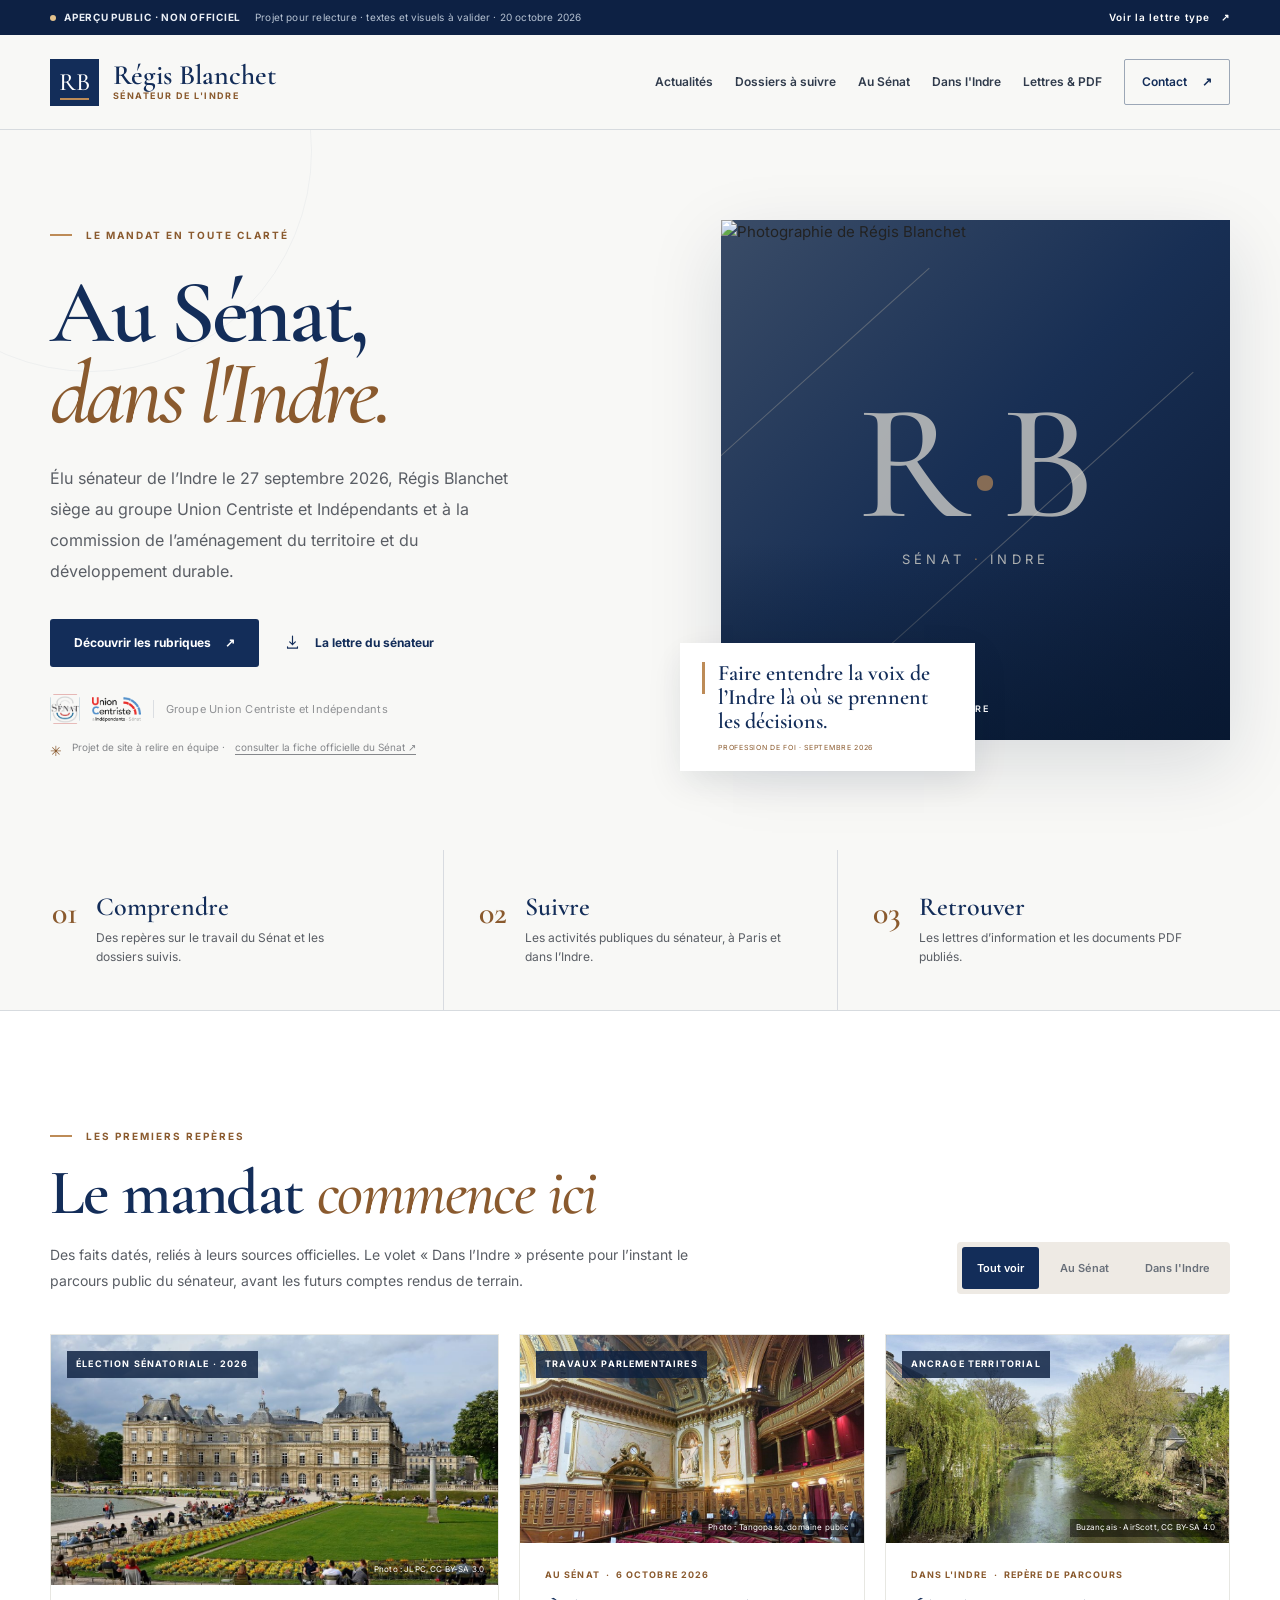
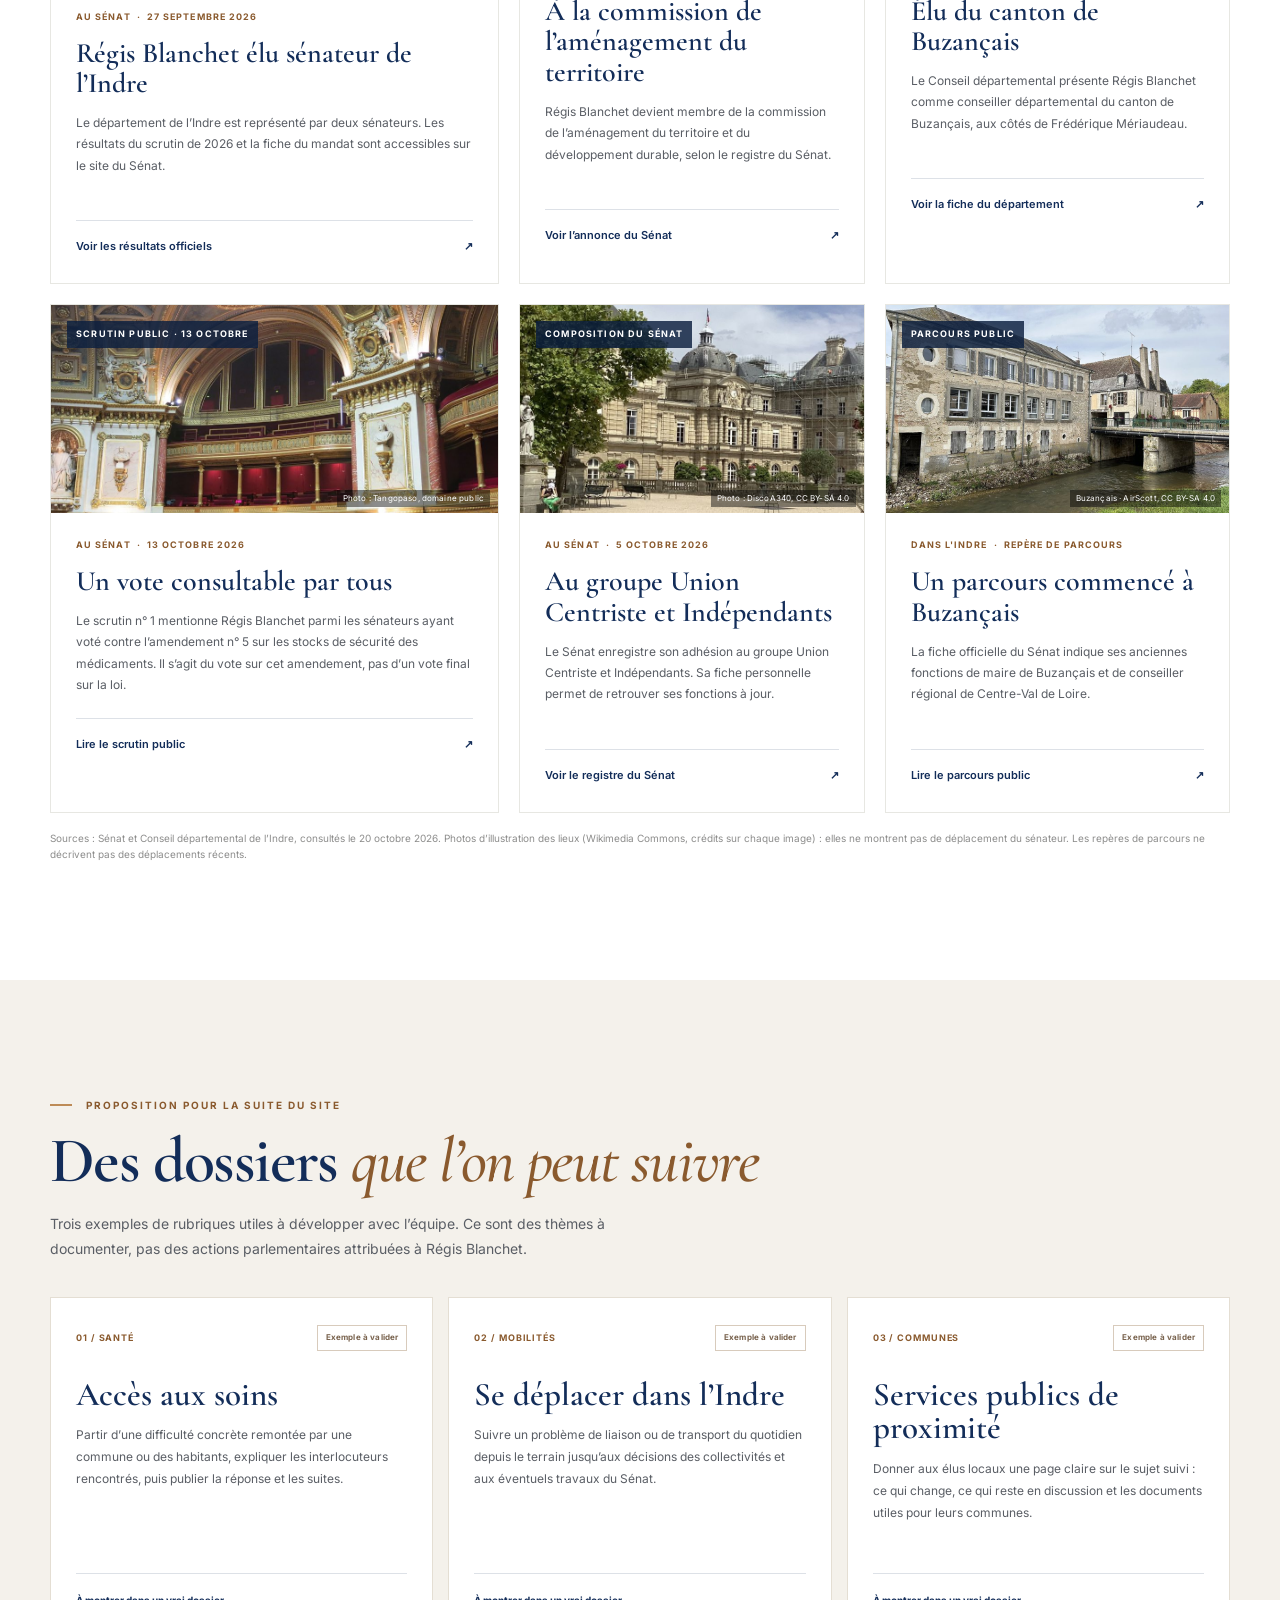
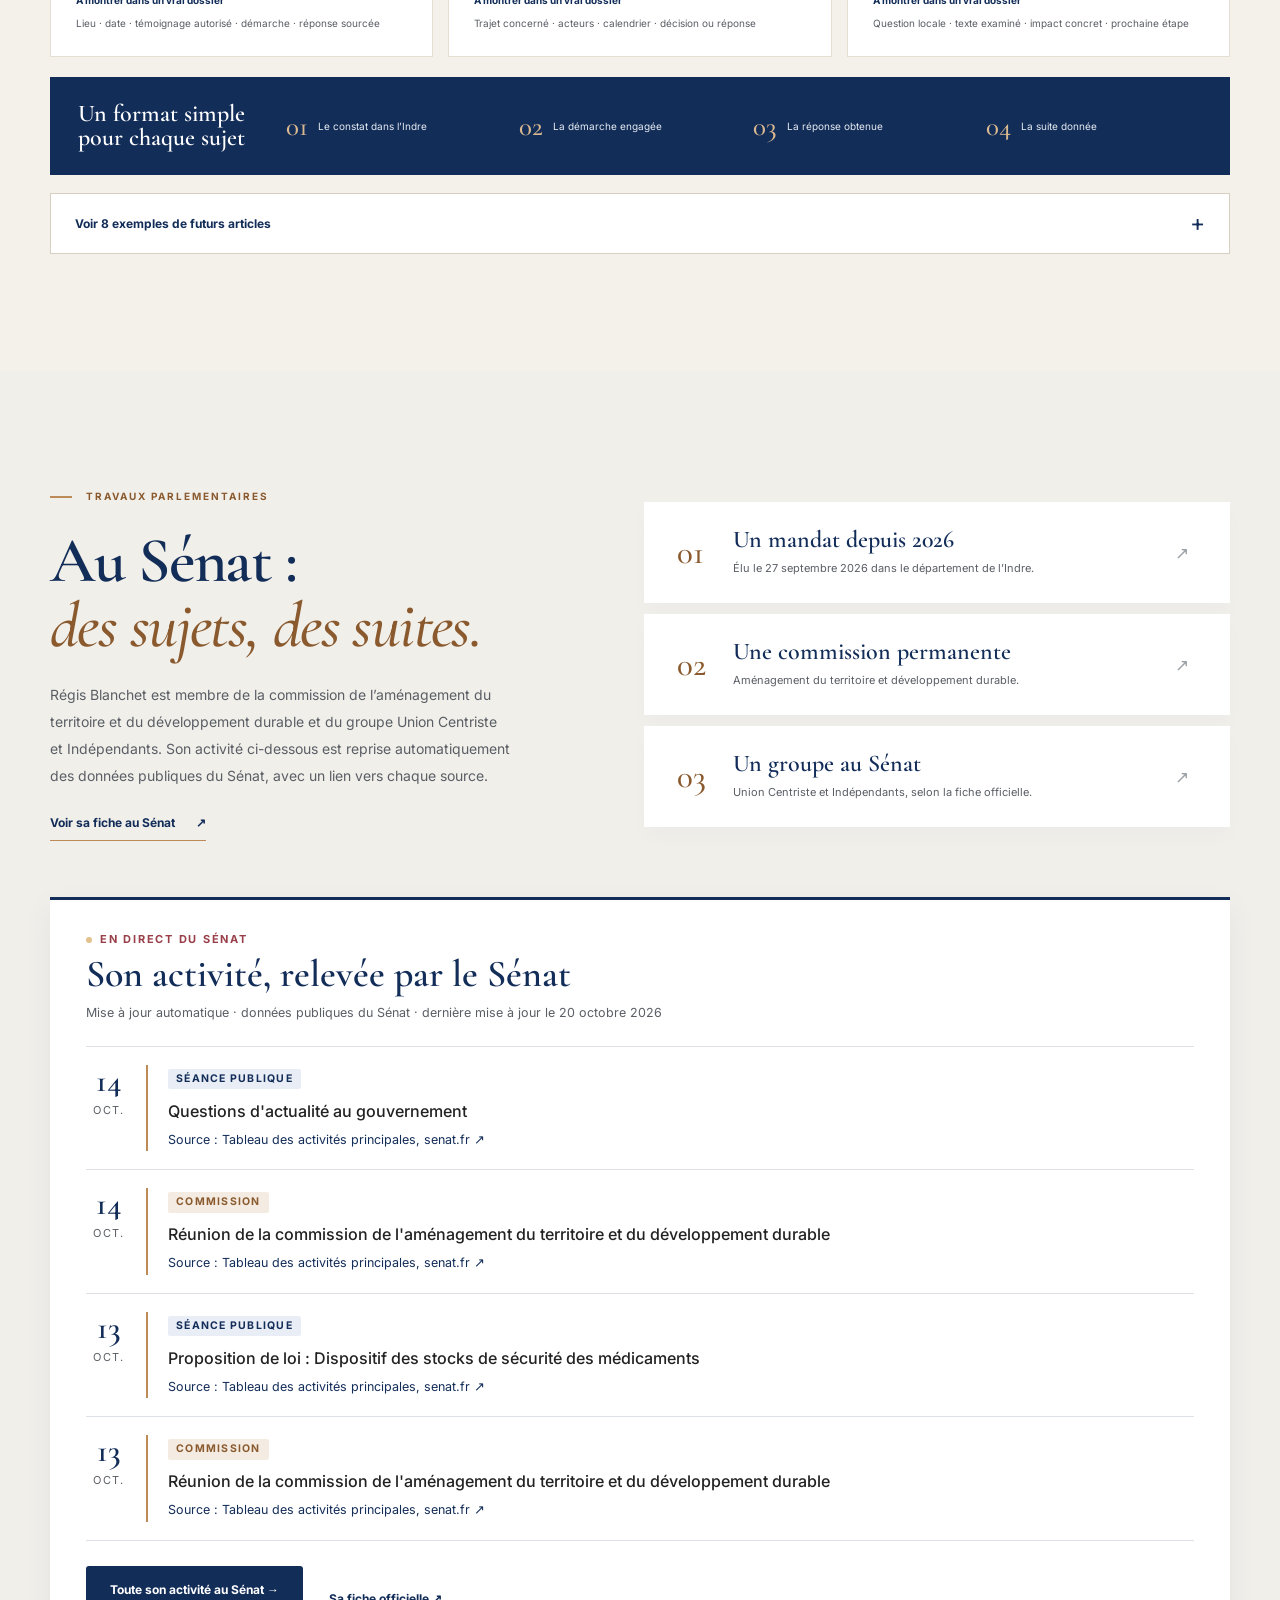
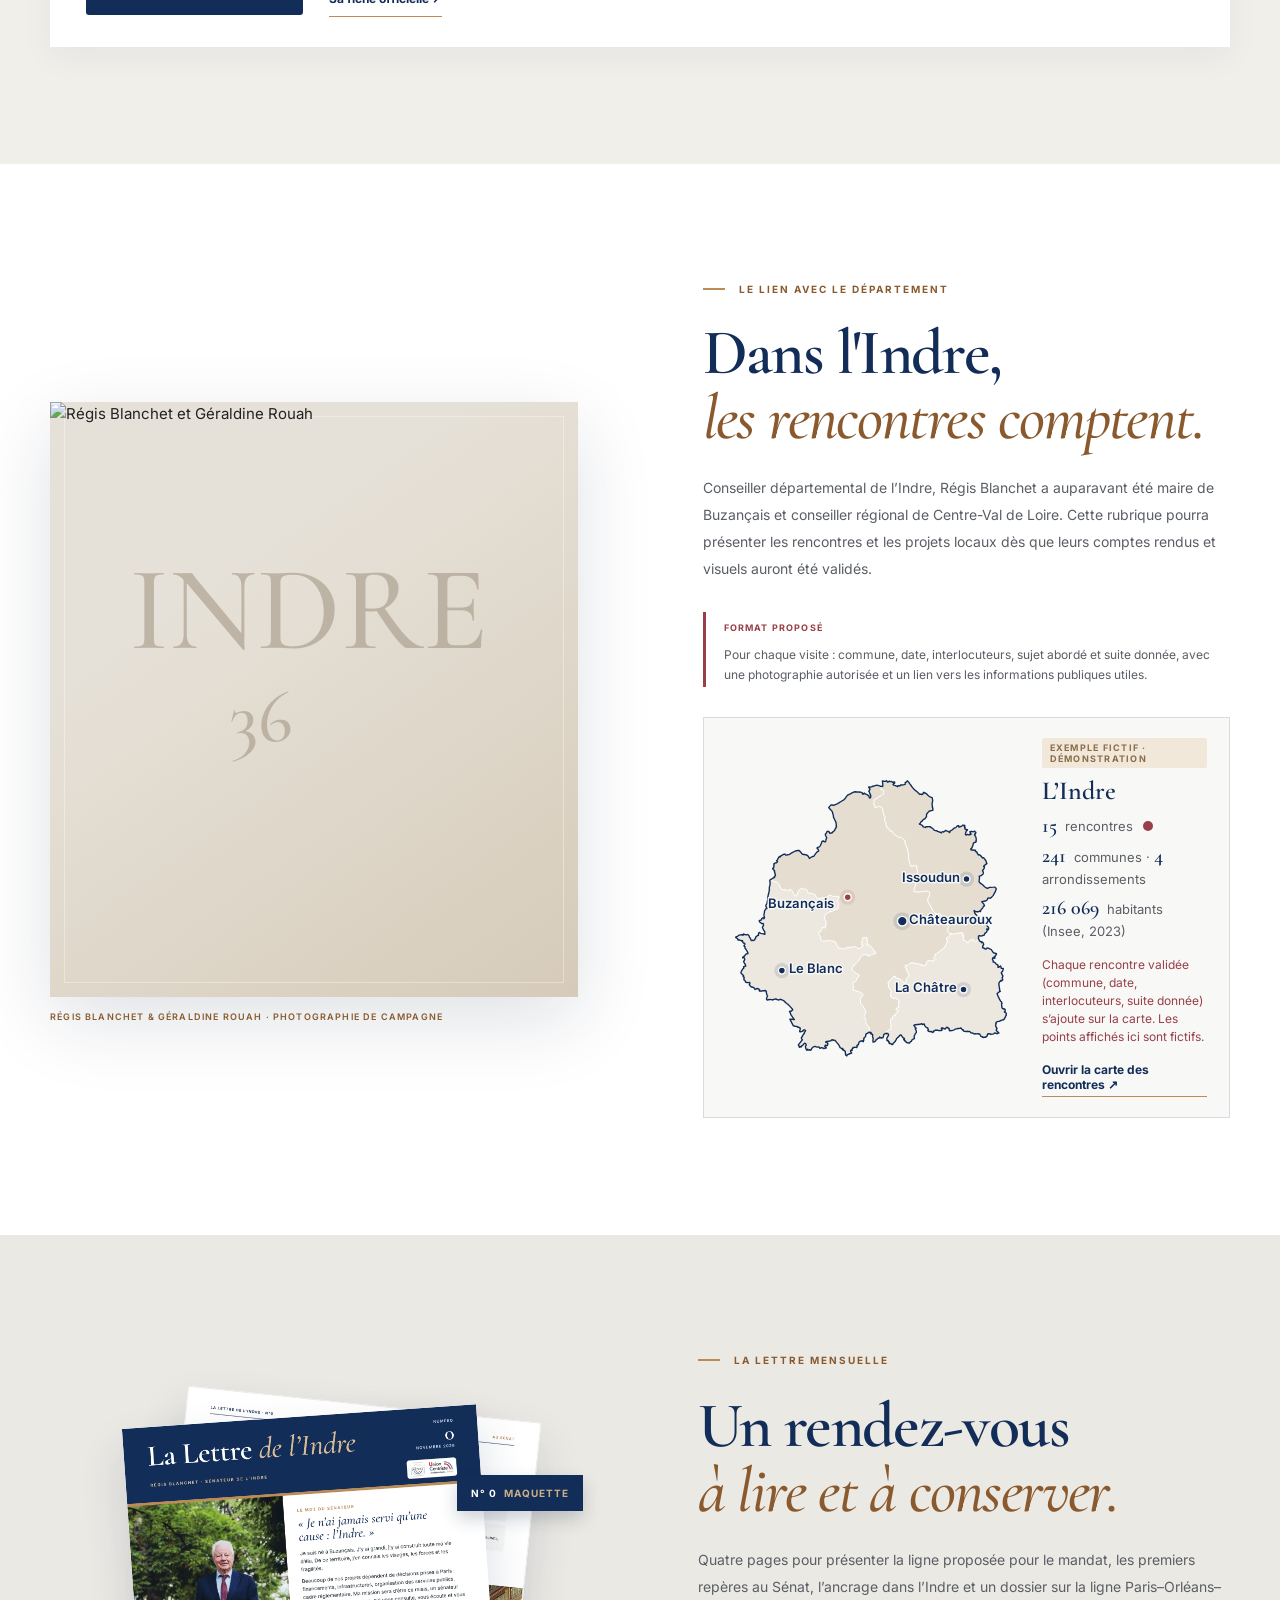
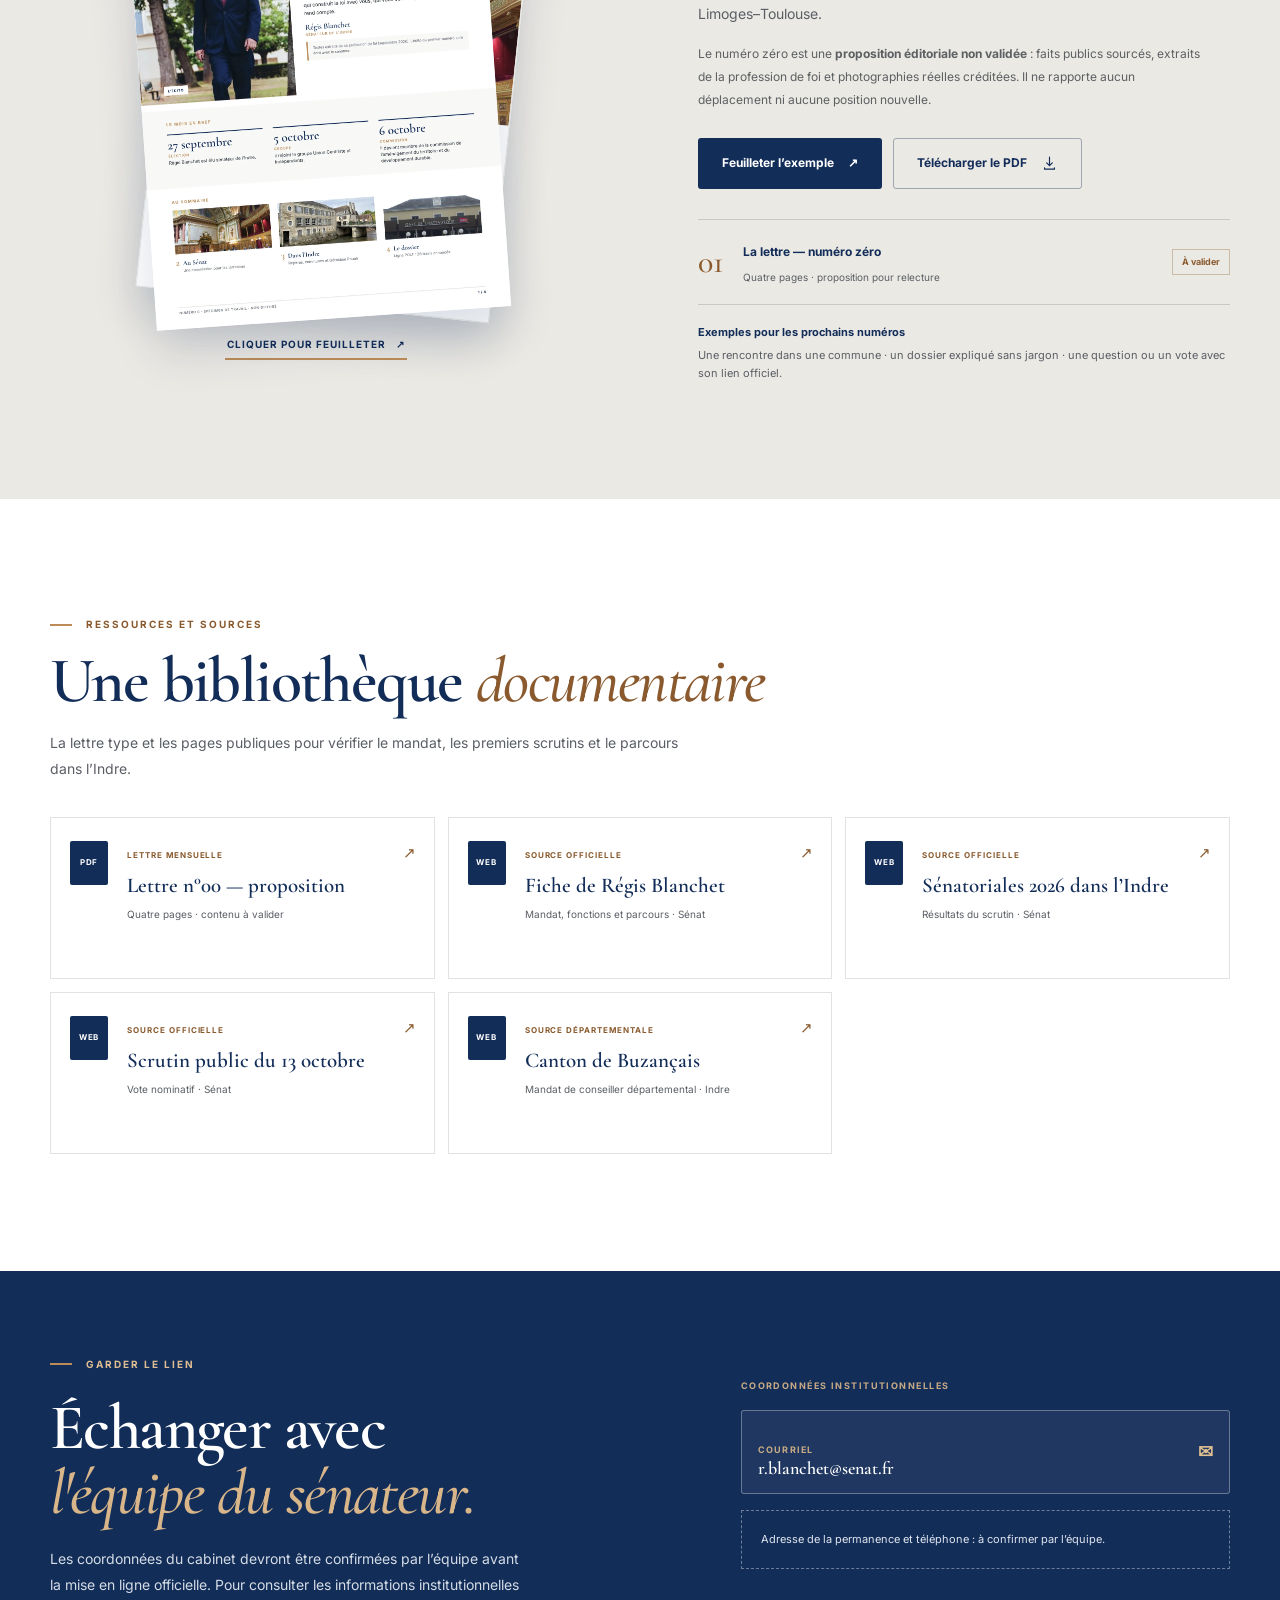
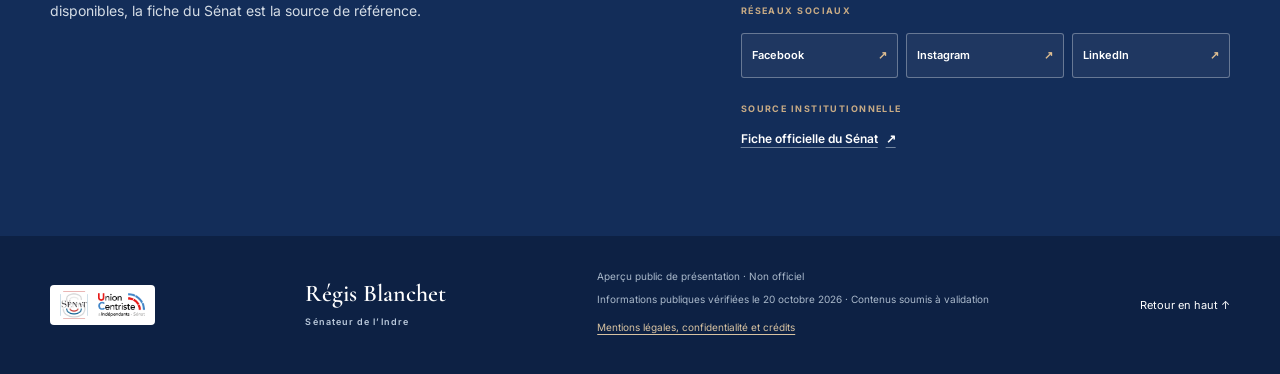
==== index.html @ 13d106df "Au Sénat : aucun compteur affiché, filtres et messages vides masqués Co-Authored-By: Claude Opus 5.5" ====
<!doctype html>
<html lang="fr">
<head>
  <meta charset="utf-8">
  <meta name="viewport" content="width=device-width, initial-scale=1">
  <meta name="theme-color" content="#132D59">
  <meta name="robots" content="noindex,nofollow,noarchive">
  <meta name="description" content="Aperçu non officiel du projet de site de Régis Blanchet, sénateur de l'Indre : repères vérifiés et lettre d'information proposée pour relecture.">
  <meta property="og:type" content="website">
  <meta property="og:title" content="Régis Blanchet — Aperçu non officiel">
  <meta property="og:description" content="Projet de site du sénateur de l’Indre à découvrir et à relire en équipe.">
  <meta property="og:url" content="https://alybar.github.io/regis-blanchet/">
  <meta property="og:image" content="https://alybar.github.io/regis-blanchet/assets/photos/regis-blanchet.jpg">
  <title>Régis Blanchet — Sénateur de l'Indre | Aperçu non officiel</title>
  <link rel="icon" type="image/svg+xml" href="favicon.svg">
  <link rel="stylesheet" href="assets/css/fonts.css?v=1">
  <link rel="stylesheet" href="assets/css/style.css?v=20261020-senat1">
  <script src="assets/js/app.js?v=20261020c" defer></script>
  <script src="assets/js/rencontres-data.js?v=7" defer></script>
  <script src="assets/js/carte.js?v=7" defer></script>
  <script src="assets/js/travaux-data.js" defer></script>
  <script src="assets/js/travaux.js?v=2" defer></script>
</head>
<body>
  <a class="skip-link" href="#main">Aller au contenu</a>
  <div class="prototype-bar">
    <div class="shell prototype-inner">
      <span class="prototype-chip"><span class="live-dot" aria-hidden="true"></span> APERÇU PUBLIC · NON OFFICIEL</span>
      <span class="prototype-caption">Projet pour relecture · textes et visuels à valider · 20 octobre 2026</span>
      <a class="prototype-doc" href="documents/lettre_regis_blanchet_numero_zero.pdf" target="_blank" rel="noopener">Voir la lettre type <span aria-hidden="true">↗</span></a>
    </div>
  </div>

  <header class="site-header" id="haut">
    <div class="shell header-inner">
      <a href="#haut" class="brand" aria-label="Régis Blanchet — revenir à l'accueil">
        <span class="brand-mark" aria-hidden="true">RB<span class="brand-mark-rule"></span></span>
        <span class="brand-wordmark"><strong>Régis Blanchet</strong><small>SÉNATEUR DE L'INDRE</small></span>
      </a>
      <button class="nav-toggle" type="button" aria-label="Ouvrir le menu" aria-expanded="false" aria-controls="site-nav">
        <span></span><span></span><span></span>
      </button>
      <nav class="site-nav" id="site-nav" aria-label="Navigation principale">
        <a href="#actualites">Actualités</a>
        <a href="#dossiers">Dossiers à suivre</a>
        <a href="#mandat">Au Sénat</a>
        <a href="#territoire">Dans l'Indre</a>
        <a href="#lettres">Lettres &amp; PDF</a>
        <a href="#contact" class="nav-contact">Contact <span aria-hidden="true">↗</span></a>
      </nav>
    </div>
  </header>

  <main id="main">
    <section class="hero" aria-labelledby="hero-title">
      <div class="shell hero-grid">
        <div class="hero-copy">
          <div class="section-overline"><span class="overline-square"></span> LE MANDAT EN TOUTE CLARTÉ</div>
          <h1 id="hero-title"><span>Au Sénat,</span><br><em>dans l'Indre.</em></h1>
          <p class="hero-lead">Élu sénateur de l’Indre le 27 septembre 2026, Régis Blanchet siège au groupe Union Centriste et Indépendants et à la commission de l’aménagement du territoire et du développement durable.</p>
          <div class="hero-actions">
            <a class="btn btn-primary" href="#actualites">Découvrir les rubriques <span aria-hidden="true">↗</span></a>
            <a class="btn btn-quiet" href="#lettres"><svg viewBox="0 0 24 24" aria-hidden="true"><path d="M12 3v12m0 0 4-4m-4 4-4-4M5 18v2h14v-2"/></svg> La lettre du sénateur</a>
          </div>
          <div class="hero-logos"><img src="assets/logos/senat.png" alt="Sénat" width="30" height="30" style="height:30px;width:auto"><img src="assets/logos/union-centriste.png" alt="Groupe Union Centriste et Indépendants" width="48" height="25" style="height:25px;width:auto"><span>Groupe Union Centriste et Indépendants</span></div>
          <div class="hero-subnote"><span class="small-check" aria-hidden="true">✳</span> Projet de site à relire en équipe · <a href="https://www.senat.fr/senateur/blanchet_regis21652w.html" target="_blank" rel="noopener noreferrer">consulter la fiche officielle du Sénat ↗</a></div>
        </div>
        <div class="hero-visual">
          <div class="hero-photo-wrap">
            <div class="hero-photo-fallback" aria-hidden="true">
              <span class="hero-photo-line-one"></span><span class="hero-photo-line-two"></span>
              <div class="hero-photo-letters">R<span>·</span>B</div>
              <p>SÉNAT <span>·</span> INDRE</p>
            </div>
            <img class="hero-photo" src="assets/photos/regis-blanchet.jpg" alt="Photographie de Régis Blanchet" loading="eager">
            <div class="hero-visual-overlay" aria-hidden="true"></div>
            <span class="hero-vertical-caption">RÉGIS BLANCHET · SÉNATEUR DE L'INDRE</span>
          </div>
          <div class="hero-pullquote"><span class="pullquote-rule"></span><p>Faire entendre la voix de l’Indre là où se prennent les décisions.</p><small>PROFESSION DE FOI · SEPTEMBRE 2026</small></div>
        </div>
      </div>
      <div class="hero-bottom-rule"></div>
    </section>

    <section class="intro-features" aria-label="Les trois objectifs du site">
      <div class="shell features-grid">
        <article class="feature reveal">
          <div class="feature-num">01</div><div><h2>Comprendre</h2><p>Des repères sur le travail du Sénat et les dossiers suivis.</p></div>
        </article>
        <article class="feature reveal">
          <div class="feature-num">02</div><div><h2>Suivre</h2><p>Les activités publiques du sénateur, à Paris et dans l’Indre.</p></div>
        </article>
        <article class="feature reveal">
          <div class="feature-num">03</div><div><h2>Retrouver</h2><p>Les lettres d’information et les documents PDF publiés.</p></div>
        </article>
      </div>
    </section>

    <section class="section actualites" id="actualites" aria-labelledby="actualites-title">
      <div class="shell">
        <div class="section-heading-row reveal">
          <div><div class="section-overline"><span class="overline-square"></span> LES PREMIERS REPÈRES</div><h2 id="actualites-title">Le mandat <em>commence ici</em></h2><p>Des faits datés, reliés à leurs sources officielles. Le volet « Dans l’Indre » présente pour l’instant le parcours public du sénateur, avant les futurs comptes rendus de terrain.</p></div>
          <div class="filters" role="group" aria-label="Filtrer les repères du mandat"><button type="button" class="filter is-active" data-filter="tous" aria-pressed="true">Tout voir</button><button type="button" class="filter" data-filter="senat" aria-pressed="false">Au Sénat</button><button type="button" class="filter" data-filter="indre" aria-pressed="false">Dans l'Indre</button></div>
        </div>
        <div class="news-grid">
          <article class="news-card news-featured reveal" data-category="senat">
            <div class="news-visual news-visual-indigo"><span class="placeholder-note">ÉLECTION SÉNATORIALE · 2026</span><img class="news-photo" src="assets/photos/lux_jardin.jpg" alt="" loading="lazy"><span class="img-credit">Photo : JLPC, CC BY-SA 3.0</span></div>
            <div class="news-content"><div class="news-tag">AU SÉNAT <span>·</span> 27 SEPTEMBRE 2026</div><h3>Régis Blanchet élu sénateur de l’Indre</h3><p>Le département de l’Indre est représenté par deux sénateurs. Les résultats du scrutin de 2026 et la fiche du mandat sont accessibles sur le site du Sénat.</p><a class="fake-read" href="https://senatoriales2026.senat.fr/departement/36-indre" target="_blank" rel="noopener noreferrer">Voir les résultats officiels <span aria-hidden="true">↗</span></a></div>
          </article>
          <article class="news-card reveal" data-category="senat">
            <div class="news-visual news-visual-stone"><span class="placeholder-note">TRAVAUX PARLEMENTAIRES</span><img class="news-photo" src="assets/photos/hemi_est.jpg" alt="" loading="lazy"><span class="img-credit">Photo : Tangopaso, domaine public</span></div>
            <div class="news-content"><div class="news-tag">AU SÉNAT <span>·</span> 6 OCTOBRE 2026</div><h3>À la commission de l’aménagement du territoire</h3><p>Régis Blanchet devient membre de la commission de l’aménagement du territoire et du développement durable, selon le registre du Sénat.</p><a class="fake-read" href="https://www.senat.fr/senateurs/news.html" target="_blank" rel="noopener noreferrer">Voir l’annonce du Sénat <span aria-hidden="true">↗</span></a></div>
          </article>
          <article class="news-card reveal" data-category="indre">
            <div class="news-visual news-visual-warm"><span class="placeholder-note">ANCRAGE TERRITORIAL</span><img class="news-photo" src="assets/photos/buz_indre1.jpg" alt="" loading="lazy"><span class="img-credit">Buzançais · AirScott, CC BY-SA 4.0</span></div>
            <div class="news-content"><div class="news-tag">DANS L'INDRE <span>·</span> REPÈRE DE PARCOURS</div><h3>Élu du canton de Buzançais</h3><p>Le Conseil départemental présente Régis Blanchet comme conseiller départemental du canton de Buzançais, aux côtés de Frédérique Mériaudeau.</p><a class="fake-read" href="https://www.indre.fr/fr/annuaire-des-cantons/canton-de-buzancais" target="_blank" rel="noopener noreferrer">Voir la fiche du département <span aria-hidden="true">↗</span></a></div>
          </article>
          <article class="news-card reveal" data-category="senat">
            <div class="news-visual news-visual-ballot"><span class="placeholder-note">SCRUTIN PUBLIC · 13 OCTOBRE</span><img class="news-photo" src="assets/photos/hemi_trib.jpg" alt="" loading="lazy"><span class="img-credit">Photo : Tangopaso, domaine public</span></div>
            <div class="news-content"><div class="news-tag">AU SÉNAT <span>·</span> 13 OCTOBRE 2026</div><h3>Un vote consultable par tous</h3><p>Le scrutin n° 1 mentionne Régis Blanchet parmi les sénateurs ayant voté contre l’amendement n° 5 sur les stocks de sécurité des médicaments. Il s’agit du vote sur cet amendement, pas d’un vote final sur la loi.</p><a class="fake-read" href="https://www.senat.fr/scrutin-public/2026/scr2026-1.html" target="_blank" rel="noopener noreferrer">Lire le scrutin public <span aria-hidden="true">↗</span></a></div>
          </article>
          <article class="news-card reveal" data-category="senat">
            <div class="news-visual news-visual-group"><span class="placeholder-note">COMPOSITION DU SÉNAT</span><img class="news-photo" src="assets/photos/lux_2022.jpg" alt="" loading="lazy"><span class="img-credit">Photo : DiscoA340, CC BY-SA 4.0</span></div>
            <div class="news-content"><div class="news-tag">AU SÉNAT <span>·</span> 5 OCTOBRE 2026</div><h3>Au groupe Union Centriste et Indépendants</h3><p>Le Sénat enregistre son adhésion au groupe Union Centriste et Indépendants. Sa fiche personnelle permet de retrouver ses fonctions à jour.</p><a class="fake-read" href="https://www.senat.fr/senateurs/newssgp.html" target="_blank" rel="noopener noreferrer">Voir le registre du Sénat <span aria-hidden="true">↗</span></a></div>
          </article>
          <article class="news-card reveal" data-category="indre">
            <div class="news-visual news-visual-local"><span class="placeholder-note">PARCOURS PUBLIC</span><img class="news-photo" src="assets/photos/buz_indre2.jpg" alt="" loading="lazy"><span class="img-credit">Buzançais · AirScott, CC BY-SA 4.0</span></div>
            <div class="news-content"><div class="news-tag">DANS L'INDRE <span>·</span> REPÈRE DE PARCOURS</div><h3>Un parcours commencé à Buzançais</h3><p>La fiche officielle du Sénat indique ses anciennes fonctions de maire de Buzançais et de conseiller régional de Centre-Val de Loire.</p><a class="fake-read" href="https://www.senat.fr/senateur/blanchet_regis21652w.html" target="_blank" rel="noopener noreferrer">Lire le parcours public <span aria-hidden="true">↗</span></a></div>
          </article>
        </div>
        <p class="section-disclaimer">Sources : Sénat et Conseil départemental de l’Indre, consultés le 20 octobre 2026. Photos d’illustration des lieux (Wikimedia Commons, crédits sur chaque image) : elles ne montrent pas de déplacement du sénateur. Les repères de parcours ne décrivent pas des déplacements récents.</p>
      </div>
    </section>

    <section class="section dossiers-section" id="dossiers" aria-labelledby="dossiers-title">
      <div class="shell">
        <div class="section-heading-row compact reveal"><div><div class="section-overline"><span class="overline-square"></span> PROPOSITION POUR LA SUITE DU SITE</div><h2 id="dossiers-title">Des dossiers <em>que l’on peut suivre</em></h2><p>Trois exemples de rubriques utiles à développer avec l’équipe. Ce sont des thèmes à documenter, pas des actions parlementaires attribuées à Régis Blanchet.</p></div></div>
        <div class="dossier-grid">
          <article class="dossier-card reveal"><div class="dossier-top"><span>01 / SANTÉ</span><span class="dossier-status">Exemple à valider</span></div><h3>Accès aux soins</h3><p>Partir d’une difficulté concrète remontée par une commune ou des habitants, expliquer les interlocuteurs rencontrés, puis publier la réponse et les suites.</p><div class="dossier-proof"><b>À montrer dans un vrai dossier</b><span>Lieu · date · témoignage autorisé · démarche · réponse sourcée</span></div></article>
          <article class="dossier-card reveal"><div class="dossier-top"><span>02 / MOBILITÉS</span><span class="dossier-status">Exemple à valider</span></div><h3>Se déplacer dans l’Indre</h3><p>Suivre un problème de liaison ou de transport du quotidien depuis le terrain jusqu’aux décisions des collectivités et aux éventuels travaux du Sénat.</p><div class="dossier-proof"><b>À montrer dans un vrai dossier</b><span>Trajet concerné · acteurs · calendrier · décision ou réponse</span></div></article>
          <article class="dossier-card reveal"><div class="dossier-top"><span>03 / COMMUNES</span><span class="dossier-status">Exemple à valider</span></div><h3>Services publics de proximité</h3><p>Donner aux élus locaux une page claire sur le sujet suivi : ce qui change, ce qui reste en discussion et les documents utiles pour leurs communes.</p><div class="dossier-proof"><b>À montrer dans un vrai dossier</b><span>Question locale · texte examiné · impact concret · prochaine étape</span></div></article>
        </div>
        <div class="dossier-method reveal"><strong>Un format simple pour chaque sujet</strong><ol><li><span>01</span> Le constat dans l’Indre</li><li><span>02</span> La démarche engagée</li><li><span>03</span> La réponse obtenue</li><li><span>04</span> La suite donnée</li></ol></div>
        <details class="idea-list reveal"><summary>Voir 8 exemples de futurs articles <span aria-hidden="true">+</span></summary><div class="idea-list-content"><p>Des titres de travail pour l’équipe, à utiliser uniquement lorsque les faits, les dates et les visuels correspondants seront vérifiés.</p><ol><li>À [commune], ce que les élus nous ont signalé sur l’accès aux soins.</li><li>Une liaison à suivre : [trajet].</li><li>[Service public] : ce qui change pour les communes de l’Indre.</li><li>Une question au Gouvernement sur [sujet].</li><li>Au Sénat, ce que signifie mon vote sur [amendement].</li><li>Retour en images à [commune].</li><li>Un an de mandat : cinq dossiers suivis.</li><li>La question d’un maire : [question].</li></ol></div></details>
      </div>
    </section>

    <section class="section mandate-section" id="mandat" aria-labelledby="mandat-title">
      <div class="shell mandate-grid">
        <div class="mandate-left reveal">
          <div class="section-overline"><span class="overline-square"></span> TRAVAUX PARLEMENTAIRES</div>
          <h2 id="mandat-title">Au Sénat :<br><em>des sujets, des suites.</em></h2>
          <p>Régis Blanchet est membre de la commission de l’aménagement du territoire et du développement durable et du groupe Union Centriste et Indépendants. Son activité ci-dessous est reprise automatiquement des données publiques du Sénat, avec un lien vers chaque source.</p>
          <a class="text-link" href="https://www.senat.fr/senateur/blanchet_regis21652w.html" target="_blank" rel="noopener noreferrer">Voir sa fiche au Sénat <span aria-hidden="true">↗</span></a>
        </div>
        <div class="mandate-cards">
          <a class="mandate-card reveal" href="https://www.senat.fr/senateur/blanchet_regis21652w.html" target="_blank" rel="noopener noreferrer"><span class="mandate-card-number">01</span><div><h3>Un mandat depuis 2026</h3><p>Élu le 27 septembre 2026 dans le département de l’Indre.</p></div><span aria-hidden="true" class="mandate-arrow">↗</span></a>
          <a class="mandate-card reveal" href="https://www.senat.fr/travaux-parlementaires/commissions/commission-de-lamenagement-du-territoire-et-du-developpement-durable.html" target="_blank" rel="noopener noreferrer"><span class="mandate-card-number">02</span><div><h3>Une commission permanente</h3><p>Aménagement du territoire et développement durable.</p></div><span aria-hidden="true" class="mandate-arrow">↗</span></a>
          <a class="mandate-card reveal" href="https://www.senat.fr/senateurs/uc.html" target="_blank" rel="noopener noreferrer"><span class="mandate-card-number">03</span><div><h3>Un groupe au Sénat</h3><p>Union Centriste et Indépendants, selon la fiche officielle.</p></div><span aria-hidden="true" class="mandate-arrow">↗</span></a>
        </div>
      </div>
      <div class="shell"><div class="travaux-live" id="travaux-live" hidden></div></div>
    </section>

    <section class="section territoire-section" id="territoire" aria-labelledby="territoire-title">
      <div class="shell territoire-grid">
        <div class="territoire-art reveal" aria-label="Photographie de Régis Blanchet et Géraldine Rouah">
          <div class="territoire-img"><img src="assets/photos/regis-blanchet-geraldine.jpg" alt="Régis Blanchet et Géraldine Rouah" loading="lazy"><span class="territoire-fallback">INDRE<br><small>36</small></span></div>
          <span class="territoire-caption">RÉGIS BLANCHET &amp; GÉRALDINE ROUAH · PHOTOGRAPHIE DE CAMPAGNE</span>
        </div>
        <div class="territoire-copy reveal">
          <div class="section-overline"><span class="overline-square"></span> LE LIEN AVEC LE DÉPARTEMENT</div>
          <h2 id="territoire-title">Dans l'Indre,<br><em>les rencontres comptent.</em></h2>
          <p>Conseiller départemental de l’Indre, Régis Blanchet a auparavant été maire de Buzançais et conseiller régional de Centre-Val de Loire. Cette rubrique pourra présenter les rencontres et les projets locaux dès que leurs comptes rendus et visuels auront été validés.</p>
          <div class="territoire-note"><span>FORMAT PROPOSÉ</span><p>Pour chaque visite : commune, date, interlocuteurs, sujet abordé et suite donnée, avec une photographie autorisée et un lien vers les informations publiques utiles.</p></div>
          <figure class="indre-card" tabindex="0" role="button" aria-label="Ouvrir la carte des rencontres en grand"><svg class="indre-map" viewBox="0 0 420 426" role="img" aria-labelledby="indreMapTitle"><title id="indreMapTitle">Carte de l’Indre : arrondissements, villes principales et rencontres (exemple fictif)</title><path class="arr" d="M24.2,270.8 L24.8,269.3 L26.3,268.9 L28.4,265.6 L30.5,264.4 L31.7,264.4 L30.9,261.6 L30.0,260.2 L27.5,256.8 L27.7,254.5 L27.1,251.3 L26.7,249.4 L25.2,249.0 L24.1,247.2 L22.5,246.2 L21.1,245.4 L19.2,244.4 L17.3,244.7 L16.9,243.0 L14.7,241.8 L17.2,239.0 L22.7,237.1 L24.8,236.6 L26.1,236.3 L28.4,237.1 L30.2,237.1 L31.5,236.9 L33.7,239.1 L34.2,241.1 L36.6,245.5 L38.3,244.9 L40.1,245.4 L41.6,244.3 L42.6,242.5 L42.8,240.6 L44.9,238.7 L47.0,238.0 L47.1,235.8 L48.0,233.8 L50.3,235.1 L56.1,233.9 L54.3,230.3 L52.6,226.6 L54.3,224.3 L54.3,222.5 L53.6,220.8 L51.6,221.0 L49.1,219.2 L49.9,216.1 L51.3,215.5 L52.4,213.3 L54.2,212.8 L55.2,213.4 L55.5,211.7 L55.1,210.0 L55.6,205.1 L55.9,202.4 L57.3,200.4 L58.8,199.3 L58.6,197.3 L57.8,194.4 L59.3,192.1 L59.3,190.5 L60.5,186.1 L60.3,184.1 L61.7,177.8 L62.9,172.2 L63.3,166.3 L63.9,163.7 L63.5,160.6 L63.4,158.3 L66.0,156.3 L67.4,158.5 L69.5,159.6 L72.2,160.3 L74.6,161.2 L76.4,162.9 L78.8,169.1 L79.5,170.0 L81.1,171.1 L82.4,172.0 L83.4,171.8 L85.4,172.1 L88.1,172.3 L89.3,173.2 L91.0,173.9 L92.1,171.3 L94.3,171.9 L95.8,173.8 L98.7,178.5 L100.0,180.9 L101.9,181.2 L103.1,178.1 L103.6,176.2 L104.7,173.7 L105.8,172.4 L107.9,170.6 L108.9,169.8 L113.0,171.1 L114.5,171.1 L116.0,170.8 L118.0,173.0 L118.1,174.7 L119.0,176.7 L122.9,176.9 L126.7,178.0 L128.8,178.6 L129.9,180.8 L131.5,183.9 L132.1,185.0 L135.6,184.0 L137.4,184.5 L138.7,183.5 L141.2,183.4 L143.0,183.7 L145.4,183.0 L147.0,182.2 L148.8,181.3 L149.6,179.7 L152.8,180.4 L154.0,181.2 L155.8,181.2 L158.3,181.9 L162.0,181.3 L164.2,182.5 L162.0,185.4 L161.8,186.6 L161.8,188.2 L162.7,190.5 L163.5,192.1 L163.3,194.0 L162.8,195.2 L161.9,197.0 L162.5,197.8 L163.4,198.3 L161.8,199.4 L159.6,200.6 L158.3,201.2 L154.9,202.2 L153.0,204.1 L151.1,203.6 L149.1,204.8 L148.1,205.5 L147.2,206.0 L144.6,207.2 L143.6,209.3 L142.6,210.6 L143.4,215.8 L144.6,216.8 L144.9,218.1 L144.8,221.2 L144.6,224.7 L144.4,226.0 L143.7,227.5 L139.4,226.5 L139.0,229.4 L138.0,230.9 L137.3,232.5 L135.0,233.3 L133.9,235.9 L136.9,240.0 L137.3,240.8 L136.6,242.0 L137.3,242.6 L138.4,245.3 L140.0,246.7 L142.7,246.2 L147.8,245.6 L151.3,245.7 L153.5,245.8 L157.0,246.7 L157.4,248.0 L158.4,247.7 L159.3,247.9 L160.1,250.1 L160.4,251.3 L161.4,253.2 L162.6,254.4 L163.0,256.8 L164.5,256.7 L165.8,256.5 L167.2,257.0 L168.5,257.3 L170.3,257.3 L174.8,255.9 L176.4,255.4 L181.6,255.2 L182.9,254.7 L184.3,254.4 L187.5,254.2 L188.5,255.1 L190.4,256.5 L192.8,257.4 L195.2,255.8 L196.7,255.2 L197.6,254.6 L198.7,252.5 L196.5,252.1 L197.0,245.3 L197.9,242.7 L198.0,241.4 L204.1,241.3 L204.8,245.8 L205.0,248.6 L204.6,250.7 L204.0,251.8 L206.5,252.0 L208.2,251.6 L208.3,252.6 L213.1,257.6 L215.5,262.1 L217.3,262.2 L215.9,264.9 L213.0,265.4 L210.7,265.9 L207.8,268.2 L201.6,265.7 L199.0,266.1 L197.8,267.3 L194.6,270.3 L192.6,274.3 L189.3,277.4 L186.2,280.8 L184.7,282.7 L183.2,284.6 L182.7,286.9 L182.7,288.7 L184.6,289.6 L188.7,293.1 L191.0,293.6 L193.0,295.5 L192.4,297.4 L189.1,301.8 L189.2,303.3 L187.3,305.1 L185.2,306.4 L183.8,306.4 L183.4,308.4 L184.9,310.8 L184.9,312.9 L183.9,316.5 L188.3,318.4 L193.8,319.9 L198.9,323.8 L197.4,326.4 L195.1,328.5 L194.8,330.8 L194.9,334.6 L194.9,336.6 L198.4,339.9 L201.3,346.1 L202.8,347.1 L201.9,351.0 L200.9,354.2 L200.1,355.4 L202.5,359.3 L202.8,360.2 L202.1,361.3 L202.4,362.7 L202.3,364.3 L203.0,365.5 L204.3,366.7 L204.6,368.0 L206.4,369.8 L207.1,370.6 L207.7,372.4 L207.6,375.9 L206.7,377.0 L205.9,378.5 L205.3,379.8 L203.2,380.8 L202.7,381.8 L202.2,384.3 L200.7,386.2 L200.0,386.9 L199.4,388.6 L199.5,390.3 L198.8,391.0 L198.6,392.1 L197.4,390.5 L192.9,392.4 L190.4,396.7 L189.8,398.4 L189.8,399.7 L188.4,400.0 L186.6,400.2 L185.1,400.7 L183.8,400.5 L182.6,402.4 L182.7,404.7 L181.3,404.9 L180.4,404.9 L180.7,406.7 L181.4,408.0 L180.8,408.9 L179.2,409.3 L178.4,409.4 L176.2,410.7 L175.1,412.4 L173.3,411.2 L173.2,409.0 L172.8,406.3 L170.9,405.0 L168.6,403.7 L169.1,401.8 L166.0,400.9 L163.6,397.1 L158.6,390.9 L157.3,389.7 L155.0,390.3 L153.8,389.1 L152.0,390.6 L148.7,391.6 L147.8,391.5 L144.9,391.8 L144.5,392.9 L146.3,392.9 L147.3,394.2 L147.3,395.2 L146.8,397.6 L145.2,397.5 L143.2,398.4 L144.1,399.4 L144.4,401.4 L143.0,401.8 L141.4,401.6 L139.6,400.9 L137.9,400.7 L134.8,399.8 L129.2,398.9 L126.0,400.2 L123.9,402.4 L122.7,404.3 L121.3,404.2 L120.0,404.2 L118.4,403.0 L117.3,404.4 L116.4,403.3 L115.5,400.9 L115.7,397.6 L115.8,395.3 L113.1,394.9 L110.8,397.5 L109.8,398.2 L109.4,399.1 L108.1,399.8 L106.3,400.0 L105.8,398.5 L104.8,396.7 L110.6,389.2 L109.2,386.6 L110.5,384.7 L111.5,382.4 L113.4,380.4 L114.7,377.2 L114.4,375.3 L112.6,375.0 L111.7,376.5 L110.3,377.2 L107.5,377.7 L106.8,376.3 L107.4,373.7 L107.4,372.2 L106.0,371.5 L104.2,371.3 L100.0,369.6 L98.8,369.7 L97.0,368.0 L92.9,360.1 L94.3,359.4 L97.4,359.7 L99.0,359.8 L96.7,356.8 L93.7,352.6 L92.9,349.9 L92.6,347.8 L94.3,348.0 L96.6,346.0 L92.6,340.9 L89.0,337.4 L85.5,334.7 L83.4,332.6 L79.6,330.8 L75.8,331.9 L73.9,331.1 L72.9,330.3 L72.1,329.9 L68.4,330.8 L66.2,331.2 L64.1,330.9 L62.8,331.2 L60.1,331.6 L58.8,331.0 L59.0,328.5 L59.6,324.9 L58.4,321.0 L58.2,319.0 L54.4,318.2 L52.0,318.8 L49.7,318.9 L48.9,318.3 L48.7,317.0 L47.9,316.3 L46.6,315.6 L45.1,315.0 L42.8,315.9 L40.8,314.8 L39.6,313.4 L38.7,313.4 L37.1,312.6 L35.7,312.3 L34.6,310.2 L33.7,309.4 L34.6,306.5 L29.3,305.9 L28.2,304.4 L26.6,303.3 L26.0,302.1 L26.1,300.7 L26.1,299.1 L24.9,298.0 L25.4,295.9 L23.3,294.6 L22.3,293.1 L21.7,291.9 L23.2,288.4 L25.9,285.2 L26.1,283.3 L28.7,282.4 L28.3,281.1 L26.3,277.6 L26.8,273.9 L26.7,271.1 L24.2,270.8 Z" fill="#EDE8DF"><title>Arrondissement de Le Blanc</title></path><path class="arr" d="M148.6,53.0 L153.9,49.3 L161.8,47.2 L167.8,43.5 L173.0,39.5 L175.1,36.1 L176.4,34.6 L178.5,33.7 L180.4,33.0 L182.0,32.3 L183.1,31.4 L184.4,30.7 L188.8,30.4 L192.9,30.6 L194.1,30.3 L197.6,33.4 L199.9,32.3 L201.8,33.2 L206.7,36.0 L207.7,38.9 L208.6,39.2 L209.7,36.3 L208.4,32.8 L206.9,29.6 L207.8,27.9 L207.2,24.5 L208.0,23.1 L210.5,22.9 L212.6,21.9 L214.5,21.8 L218.9,20.7 L223.3,22.0 L226.2,22.5 L226.5,23.1 L224.2,27.1 L226.1,27.1 L227.0,27.4 L227.9,27.9 L228.7,29.3 L228.1,32.0 L228.3,33.4 L225.3,35.1 L217.7,40.1 L214.3,41.9 L214.8,44.0 L214.7,46.2 L213.6,47.3 L215.4,49.9 L215.8,52.8 L218.4,52.7 L221.2,50.5 L222.4,51.4 L224.5,52.1 L226.0,53.2 L227.0,55.5 L227.2,58.4 L228.3,60.7 L228.7,63.9 L229.4,65.1 L230.9,65.6 L230.2,67.5 L229.9,69.5 L229.9,71.5 L230.5,73.1 L231.1,74.2 L232.1,75.4 L231.9,77.6 L232.9,79.4 L233.2,82.3 L234.4,82.6 L236.4,83.6 L236.6,85.1 L237.3,86.8 L240.6,87.1 L241.4,88.2 L242.3,90.1 L243.2,91.3 L244.6,92.0 L246.7,93.6 L248.4,94.5 L250.8,96.3 L253.0,96.1 L254.2,96.4 L255.3,97.4 L257.3,99.4 L260.1,101.0 L259.3,102.3 L259.5,104.0 L259.7,105.4 L260.8,107.7 L262.5,112.4 L264.4,119.0 L264.4,126.0 L265.4,131.2 L267.6,137.8 L275.9,136.8 L277.7,146.9 L278.1,152.7 L275.6,161.2 L272.0,174.1 L274.4,174.9 L275.3,174.7 L278.4,175.1 L279.3,175.5 L281.8,174.9 L284.7,174.7 L286.0,174.7 L288.9,174.0 L291.4,173.7 L294.9,175.5 L295.2,179.0 L293.3,182.7 L292.3,187.3 L292.0,188.4 L293.2,190.0 L298.7,200.2 L300.6,203.3 L302.0,205.1 L304.5,206.6 L305.9,206.8 L308.8,206.5 L310.1,206.3 L312.8,211.0 L313.3,212.3 L314.7,213.4 L315.0,214.5 L314.9,215.9 L316.3,218.2 L317.7,218.3 L319.9,218.9 L321.6,218.9 L322.0,220.4 L320.7,222.0 L321.1,223.2 L322.2,224.7 L321.9,226.1 L320.8,230.8 L322.9,235.0 L325.8,235.3 L326.4,236.4 L323.9,238.0 L322.8,240.0 L321.1,241.7 L319.5,241.7 L319.7,244.5 L321.3,245.6 L316.6,256.1 L311.7,259.5 L305.0,264.9 L303.2,265.1 L302.9,266.5 L302.7,267.4 L302.7,268.7 L301.8,270.0 L300.9,272.1 L302.5,273.6 L301.7,274.9 L297.6,275.3 L292.8,274.3 L290.7,276.8 L290.0,278.2 L291.1,279.1 L287.8,281.8 L283.7,282.1 L282.7,281.5 L283.5,280.6 L281.5,280.5 L279.1,279.7 L278.3,279.3 L274.3,278.9 L268.9,277.7 L267.7,278.4 L266.1,278.7 L264.2,280.4 L262.9,281.0 L261.9,282.2 L260.3,281.0 L259.3,282.2 L259.9,283.6 L259.6,284.9 L261.6,286.3 L262.1,288.4 L261.8,289.9 L263.2,291.2 L264.2,292.7 L264.9,296.5 L263.1,298.8 L261.8,301.1 L261.0,302.6 L260.4,305.3 L258.7,308.4 L256.4,305.7 L255.4,304.4 L253.9,302.8 L252.9,301.8 L250.7,301.9 L249.3,300.7 L245.9,299.8 L245.1,297.4 L242.6,297.5 L241.8,299.0 L240.2,300.8 L238.0,303.3 L235.9,305.0 L234.9,306.1 L235.7,313.3 L239.5,319.4 L238.7,323.5 L238.1,326.5 L239.3,326.7 L240.4,327.1 L242.0,329.6 L245.4,328.8 L247.8,330.3 L248.7,331.0 L250.8,332.0 L250.0,334.6 L250.2,337.2 L250.0,338.4 L250.0,340.0 L250.1,342.6 L247.3,343.5 L246.3,345.4 L247.1,346.4 L249.7,347.7 L248.6,349.7 L246.7,350.6 L245.4,352.5 L245.0,353.6 L245.3,354.7 L242.8,354.4 L241.6,355.4 L241.6,356.9 L241.4,358.5 L238.8,359.4 L238.3,361.9 L238.2,362.9 L238.7,365.5 L239.5,368.3 L238.8,369.1 L238.7,370.6 L239.4,372.9 L236.7,374.9 L234.9,376.2 L233.9,377.0 L232.2,377.3 L231.2,379.3 L231.0,380.4 L228.4,381.6 L227.7,385.1 L226.5,386.6 L225.2,386.3 L223.4,385.9 L221.5,387.0 L219.4,387.8 L217.6,389.2 L217.0,390.7 L215.2,392.2 L212.7,390.7 L212.9,388.6 L212.9,386.7 L212.3,385.1 L212.5,382.3 L211.3,380.9 L210.0,380.9 L210.2,379.2 L209.2,379.0 L207.6,378.4 L206.7,377.0 L207.6,375.9 L207.7,372.4 L207.1,370.6 L206.4,369.8 L204.6,368.0 L204.3,366.7 L203.0,365.5 L202.3,364.3 L202.4,362.7 L202.1,361.3 L202.8,360.2 L202.5,359.3 L200.1,355.4 L200.9,354.2 L201.9,351.0 L202.8,347.1 L201.3,346.1 L198.4,339.9 L194.9,336.6 L194.9,334.6 L194.8,330.8 L195.1,328.5 L197.4,326.4 L198.9,323.8 L193.8,319.9 L188.3,318.4 L183.9,316.5 L184.9,312.9 L184.9,310.8 L183.4,308.4 L183.8,306.4 L185.2,306.4 L187.3,305.1 L189.2,303.3 L189.1,301.8 L192.4,297.4 L193.0,295.5 L191.0,293.6 L188.7,293.1 L184.6,289.6 L182.7,288.7 L182.7,286.9 L183.2,284.6 L184.7,282.7 L186.2,280.8 L189.3,277.4 L192.6,274.3 L194.6,270.3 L197.8,267.3 L199.0,266.1 L201.6,265.7 L207.8,268.2 L210.7,265.9 L213.0,265.4 L215.9,264.9 L217.3,262.2 L215.5,262.1 L213.1,257.6 L208.3,252.6 L208.2,251.6 L206.5,252.0 L204.0,251.8 L204.6,250.7 L205.0,248.6 L204.8,245.8 L204.1,241.3 L198.0,241.4 L197.9,242.7 L197.0,245.3 L196.5,252.1 L198.7,252.5 L197.6,254.6 L196.7,255.2 L195.2,255.8 L192.8,257.4 L190.4,256.5 L188.5,255.1 L187.5,254.2 L184.3,254.4 L182.9,254.7 L181.6,255.2 L176.4,255.4 L174.8,255.9 L170.3,257.3 L168.5,257.3 L167.2,257.0 L165.8,256.5 L164.5,256.7 L163.0,256.8 L162.6,254.4 L161.4,253.2 L160.4,251.3 L160.1,250.1 L159.3,247.9 L158.4,247.7 L157.4,248.0 L157.0,246.7 L153.5,245.8 L151.3,245.7 L147.8,245.6 L142.7,246.2 L140.0,246.7 L138.4,245.3 L137.3,242.6 L136.6,242.0 L137.3,240.8 L136.9,240.0 L133.9,235.9 L135.0,233.3 L137.3,232.5 L138.0,230.9 L139.0,229.4 L139.4,226.5 L143.7,227.5 L144.4,226.0 L144.6,224.7 L144.8,221.2 L144.9,218.1 L144.6,216.8 L143.4,215.8 L142.6,210.6 L143.6,209.3 L144.6,207.2 L147.2,206.0 L148.1,205.5 L149.1,204.8 L151.1,203.6 L153.0,204.1 L154.9,202.2 L158.3,201.2 L159.6,200.6 L161.8,199.4 L163.4,198.3 L162.5,197.8 L161.9,197.0 L162.8,195.2 L163.3,194.0 L163.5,192.1 L162.7,190.5 L161.8,188.2 L161.8,186.6 L162.0,185.4 L164.2,182.5 L162.0,181.3 L158.3,181.9 L155.8,181.2 L154.0,181.2 L152.8,180.4 L149.6,179.7 L148.8,181.3 L147.0,182.2 L145.4,183.0 L143.0,183.7 L141.2,183.4 L138.7,183.5 L137.4,184.5 L135.6,184.0 L132.1,185.0 L131.5,183.9 L129.9,180.8 L128.8,178.6 L126.7,178.0 L122.9,176.9 L119.0,176.7 L118.1,174.7 L118.0,173.0 L116.0,170.8 L114.5,171.1 L113.0,171.1 L108.9,169.8 L107.9,170.6 L105.8,172.4 L104.7,173.7 L103.6,176.2 L103.1,178.1 L101.9,181.2 L100.0,180.9 L98.7,178.5 L95.8,173.8 L94.3,171.9 L92.1,171.3 L91.0,173.9 L89.3,173.2 L88.1,172.3 L85.4,172.1 L83.4,171.8 L82.4,172.0 L81.1,171.1 L79.5,170.0 L78.8,169.1 L76.4,162.9 L74.6,161.2 L72.2,160.3 L69.5,159.6 L67.4,158.5 L66.0,156.3 L69.4,154.5 L69.9,153.1 L71.7,151.7 L71.5,150.8 L71.3,149.0 L70.4,147.1 L69.9,144.9 L70.2,144.0 L68.1,142.3 L69.2,140.2 L69.1,137.9 L69.7,136.8 L70.0,134.3 L72.4,132.8 L74.5,131.6 L73.3,129.7 L74.6,128.7 L75.9,126.0 L78.4,124.5 L79.7,122.9 L82.9,120.9 L86.6,121.9 L89.1,121.3 L90.8,121.2 L94.4,119.1 L99.8,116.2 L104.1,115.1 L105.3,115.0 L106.9,116.4 L109.6,119.3 L111.1,120.8 L113.5,120.7 L118.6,123.2 L120.9,126.7 L124.9,124.0 L127.5,123.0 L131.5,117.4 L134.3,115.5 L133.8,114.0 L132.3,112.4 L132.6,111.0 L135.2,109.8 L136.9,107.6 L138.2,104.7 L139.0,101.8 L140.5,101.7 L142.2,102.2 L144.4,102.0 L145.0,98.7 L145.7,96.4 L144.6,94.2 L143.9,91.7 L145.7,89.0 L147.2,87.3 L149.1,87.7 L152.8,89.7 L154.5,88.2 L156.4,86.9 L157.9,84.6 L160.0,79.9 L159.7,78.6 L159.2,75.1 L158.6,73.0 L155.9,67.6 L155.4,63.6 L154.5,60.5 L152.3,56.7 L150.3,54.7 Z" fill="#E4DDD0"><title>Arrondissement de Châteauroux</title></path><path class="arr" d="M326.3,235.7 L334.7,235.8 L336.1,234.6 L337.4,234.3 L338.9,234.1 L340.0,235.2 L340.6,234.3 L342.1,233.8 L343.1,238.3 L344.3,243.6 L343.8,245.5 L345.0,244.7 L347.2,245.7 L348.1,247.5 L350.7,249.3 L352.1,246.0 L354.3,244.9 L355.7,244.6 L358.0,244.3 L359.5,246.6 L362.1,247.0 L363.7,244.9 L364.8,243.7 L365.4,243.1 L367.2,246.2 L369.3,246.9 L370.1,248.6 L371.8,248.6 L372.8,249.5 L373.3,250.9 L372.8,252.1 L371.6,255.9 L373.2,256.2 L375.9,257.9 L377.4,256.5 L378.7,256.3 L380.7,256.9 L383.1,258.0 L384.6,259.3 L387.3,263.2 L391.5,265.9 L390.5,267.4 L389.6,268.9 L388.5,269.4 L389.5,271.1 L387.6,270.6 L386.1,271.0 L386.1,273.4 L386.7,274.8 L387.5,276.6 L388.9,277.1 L390.8,279.1 L393.3,280.6 L393.9,282.0 L393.8,284.3 L395.0,283.9 L397.6,282.3 L398.7,285.9 L401.0,286.2 L400.9,288.5 L400.8,289.8 L399.1,291.3 L399.2,293.4 L399.7,295.0 L400.5,296.0 L401.1,296.9 L399.9,299.0 L400.7,301.5 L400.5,302.9 L398.7,303.1 L397.9,303.9 L395.1,308.8 L396.4,318.2 L395.0,320.4 L393.4,322.1 L393.0,323.8 L394.1,326.7 L395.4,328.9 L396.9,331.8 L399.2,334.5 L399.3,336.2 L399.1,337.6 L399.3,340.3 L399.6,342.4 L400.5,344.0 L401.9,344.5 L402.8,344.4 L404.3,345.9 L403.9,348.0 L403.3,349.2 L406.0,351.0 L405.7,353.1 L404.8,355.2 L402.7,359.7 L400.8,360.3 L397.5,361.5 L394.6,362.6 L390.5,365.1 L390.9,366.4 L390.4,369.1 L391.1,370.5 L392.4,372.5 L391.8,373.8 L391.3,375.2 L393.2,377.7 L395.3,379.5 L393.2,380.2 L391.1,380.1 L388.8,379.3 L387.7,380.6 L384.8,381.1 L382.9,381.0 L380.8,380.3 L379.9,380.4 L378.5,382.0 L378.3,383.6 L376.4,385.7 L373.1,385.9 L372.1,385.3 L369.3,384.4 L367.8,381.3 L363.2,380.8 L360.1,380.9 L358.9,380.4 L354.7,379.2 L352.0,377.2 L348.9,377.0 L345.7,377.0 L344.0,376.5 L343.4,374.7 L341.7,374.0 L339.8,372.0 L335.9,372.9 L332.9,373.4 L330.4,374.8 L327.1,375.8 L323.9,376.1 L323.1,375.2 L323.4,373.5 L322.8,372.6 L320.9,371.3 L318.9,371.7 L317.5,373.6 L316.0,373.6 L314.3,372.7 L313.2,372.0 L311.8,372.8 L312.1,374.5 L312.9,375.2 L311.9,375.8 L308.1,375.9 L305.1,375.5 L302.2,375.9 L301.0,377.6 L299.6,378.2 L298.4,377.7 L297.3,377.2 L295.5,377.7 L293.2,376.9 L293.1,374.6 L292.5,372.7 L289.0,370.3 L287.8,368.6 L284.4,367.1 L282.3,366.3 L280.4,366.6 L278.3,367.1 L275.0,367.5 L273.1,368.0 L272.1,368.4 L273.1,369.5 L274.7,372.1 L274.2,373.5 L275.8,378.2 L274.5,379.9 L273.7,381.9 L272.8,386.3 L271.6,387.9 L269.6,389.2 L267.2,392.0 L266.0,394.0 L263.8,394.0 L261.3,393.2 L260.3,391.5 L259.2,391.2 L258.9,390.1 L258.0,389.6 L258.4,388.3 L257.6,386.8 L255.8,386.0 L255.0,384.4 L253.3,382.0 L251.6,383.1 L248.8,385.9 L246.8,388.1 L245.8,390.3 L244.9,392.0 L242.7,394.0 L241.9,395.4 L240.5,396.2 L238.8,394.6 L237.2,394.8 L236.2,394.2 L236.5,392.3 L235.5,392.2 L235.1,390.9 L233.3,390.5 L233.0,387.5 L233.8,385.3 L235.4,382.0 L234.7,380.5 L233.0,380.2 L232.3,380.7 L231.2,379.3 L232.2,377.3 L233.9,377.0 L234.9,376.2 L236.7,374.9 L239.4,372.9 L238.7,370.6 L238.8,369.1 L239.5,368.3 L238.7,365.5 L238.2,362.9 L238.3,361.9 L238.8,359.4 L241.4,358.5 L241.6,356.9 L241.6,355.4 L242.8,354.4 L245.3,354.7 L245.0,353.6 L245.4,352.5 L246.7,350.6 L248.6,349.7 L249.7,347.7 L247.1,346.4 L246.3,345.4 L247.3,343.5 L250.1,342.6 L250.0,340.0 L250.0,338.4 L250.2,337.2 L250.0,334.6 L250.8,332.0 L248.7,331.0 L247.8,330.3 L245.4,328.8 L242.0,329.6 L240.4,327.1 L239.3,326.7 L238.1,326.5 L238.7,323.5 L239.5,319.4 L235.7,313.3 L234.9,306.1 L235.9,305.0 L238.0,303.3 L240.2,300.8 L241.8,299.0 L242.6,297.5 L245.1,297.4 L245.9,299.8 L249.3,300.7 L250.7,301.9 L252.9,301.8 L253.9,302.8 L255.4,304.4 L256.4,305.7 L258.7,308.4 L260.4,305.3 L261.0,302.6 L261.8,301.1 L263.1,298.8 L264.9,296.5 L264.2,292.7 L263.2,291.2 L261.8,289.9 L262.1,288.4 L261.6,286.3 L259.6,284.9 L259.9,283.6 L259.3,282.2 L260.3,281.0 L261.9,282.2 L262.9,281.0 L264.2,280.4 L266.1,278.7 L267.7,278.4 L268.9,277.7 L274.3,278.9 L278.3,279.3 L279.1,279.7 L281.5,280.5 L283.5,280.6 L282.7,281.5 L283.7,282.1 L287.8,281.8 L291.1,279.1 L290.0,278.2 L290.7,276.8 L292.8,274.3 L297.6,275.3 L301.7,274.9 L302.5,273.6 L300.9,272.1 L301.8,270.0 L302.7,268.7 L302.7,267.4 L302.9,266.5 L303.2,265.1 L305.0,264.9 L311.7,259.5 L316.6,256.1 L321.3,245.6 L319.7,244.5 L319.5,241.7 L321.1,241.7 L322.8,240.0 L323.9,238.0 L326.4,236.4 Z" fill="#EDE8DF"><title>Arrondissement de La Châtre</title></path><path class="arr" d="M361.8,116.4 L363.1,116.9 L363.8,117.9 L363.9,119.2 L364.8,120.8 L367.0,121.3 L369.2,123.4 L370.2,123.8 L371.2,125.3 L372.6,125.6 L374.4,127.4 L375.9,129.4 L376.9,130.9 L377.2,132.7 L377.1,134.5 L375.8,135.3 L374.2,137.2 L373.1,137.8 L374.2,138.8 L373.7,141.4 L372.9,142.2 L371.6,143.9 L372.7,146.4 L372.0,149.7 L369.5,151.6 L367.2,155.4 L366.7,160.9 L369.8,163.5 L373.4,166.4 L378.3,169.9 L381.7,168.6 L387.9,168.2 L390.4,169.1 L390.0,174.8 L383.1,184.2 L381.0,184.1 L379.3,184.2 L377.4,187.5 L374.9,188.3 L370.4,189.1 L372.9,192.2 L373.8,195.8 L372.3,196.8 L371.6,198.8 L369.6,200.7 L368.5,203.6 L366.2,203.6 L363.3,203.8 L359.4,202.1 L360.1,204.4 L361.0,206.8 L367.3,214.7 L368.9,215.6 L370.3,216.0 L372.2,217.1 L373.3,218.4 L374.5,219.1 L376.3,220.4 L376.4,222.0 L378.0,223.7 L379.7,225.8 L380.4,228.3 L379.1,229.2 L377.6,228.8 L378.4,230.6 L377.5,233.3 L375.3,234.7 L374.4,236.4 L373.7,237.8 L371.0,238.7 L368.2,238.8 L366.2,238.8 L365.6,240.3 L365.7,242.6 L364.9,243.1 L364.3,243.8 L363.2,245.0 L361.5,247.5 L358.3,244.4 L357.8,243.2 L355.5,244.4 L352.9,244.9 L351.3,248.5 L348.6,247.9 L347.7,246.2 L345.4,245.4 L344.2,245.5 L343.9,244.3 L344.5,240.1 L343.9,236.9 L341.5,233.3 L340.7,235.3 L339.5,234.5 L337.7,234.6 L336.8,234.7 L335.7,234.8 L330.0,236.2 L325.8,235.3 L322.9,235.0 L320.8,230.8 L321.9,226.1 L322.2,224.7 L321.1,223.2 L320.7,222.0 L322.0,220.4 L321.6,218.9 L319.9,218.9 L317.7,218.3 L316.3,218.2 L314.9,215.9 L315.0,214.5 L314.7,213.4 L313.3,212.3 L312.8,211.0 L310.1,206.3 L308.8,206.5 L305.9,206.8 L304.5,206.6 L302.0,205.1 L300.6,203.3 L298.7,200.2 L293.2,190.0 L292.0,188.4 L292.3,187.3 L293.3,182.7 L295.2,179.0 L294.9,175.5 L291.4,173.7 L288.9,174.0 L286.0,174.7 L284.7,174.7 L281.8,174.9 L279.3,175.5 L278.4,175.1 L275.3,174.7 L274.4,174.9 L272.0,174.1 L275.6,161.2 L278.1,152.7 L277.7,146.9 L275.9,136.8 L267.6,137.8 L265.4,131.2 L264.4,126.0 L264.4,119.0 L262.5,112.4 L260.8,107.7 L259.7,105.4 L259.5,104.0 L259.3,102.3 L260.1,101.0 L257.3,99.4 L255.3,97.4 L254.2,96.4 L253.0,96.1 L250.8,96.3 L248.4,94.5 L246.7,93.6 L244.6,92.0 L243.2,91.3 L242.3,90.1 L241.4,88.2 L240.6,87.1 L237.3,86.8 L236.6,85.1 L236.4,83.6 L234.4,82.6 L233.2,82.3 L232.9,79.4 L231.9,77.6 L232.1,75.4 L231.1,74.2 L230.5,73.1 L229.9,71.5 L229.9,69.5 L230.2,67.5 L230.9,65.6 L229.4,65.1 L228.7,63.9 L228.3,60.7 L227.2,58.4 L227.0,55.5 L226.0,53.2 L224.5,52.1 L222.4,51.4 L221.2,50.5 L218.4,52.7 L215.8,52.8 L215.4,49.9 L213.6,47.3 L214.7,46.2 L214.8,44.0 L214.3,41.9 L217.7,40.1 L225.3,35.1 L228.3,33.4 L228.1,32.0 L228.7,29.3 L227.9,27.9 L227.0,27.4 L226.1,27.1 L224.2,27.1 L226.5,23.1 L227.2,21.5 L227.7,14.9 L229.3,15.0 L232.5,14.0 L233.8,16.0 L234.8,16.1 L236.9,14.8 L238.1,15.4 L240.3,15.4 L241.8,16.4 L244.1,15.9 L244.2,17.6 L242.3,18.6 L242.7,20.1 L245.3,21.2 L247.6,21.9 L248.7,22.7 L249.7,21.1 L251.5,21.7 L252.7,20.4 L255.0,20.2 L259.4,19.3 L259.5,17.7 L259.9,16.4 L261.9,15.5 L264.0,15.8 L265.9,18.3 L268.1,21.0 L270.4,24.3 L272.4,26.6 L273.8,27.9 L277.6,30.9 L281.6,33.6 L283.0,33.6 L283.8,33.6 L285.5,32.8 L286.2,30.9 L290.0,32.6 L292.8,35.4 L295.7,37.6 L298.8,40.4 L299.3,43.8 L298.4,47.7 L298.7,51.9 L299.6,54.1 L299.8,56.7 L296.7,57.4 L294.0,58.5 L290.6,62.4 L290.4,65.9 L288.6,68.4 L286.3,70.0 L284.3,72.5 L282.2,74.0 L280.5,76.3 L281.4,77.2 L283.1,78.1 L284.5,78.7 L284.8,79.6 L287.5,81.3 L289.6,80.8 L291.3,80.7 L294.1,80.5 L295.4,80.6 L298.9,82.7 L305.3,86.6 L310.2,88.7 L311.7,89.1 L313.2,87.9 L315.6,87.9 L317.3,86.6 L319.8,87.1 L321.4,87.2 L323.3,88.6 L324.2,88.8 L324.4,87.2 L329.9,83.2 L331.0,82.4 L334.4,80.2 L336.2,79.1 L336.9,80.1 L338.2,81.1 L340.2,80.2 L342.2,79.1 L343.1,78.5 L345.1,78.4 L346.1,79.5 L345.6,81.5 L346.2,82.6 L346.1,84.0 L348.5,84.8 L349.2,85.7 L348.1,86.7 L347.3,89.5 L347.0,92.4 L349.5,91.9 L351.9,92.6 L352.9,91.5 L355.0,91.3 L353.3,88.0 L357.1,87.9 L359.5,87.1 L360.1,87.8 L361.8,89.3 L360.9,90.6 L360.6,91.8 L360.0,92.9 L361.3,94.6 L361.9,96.3 L362.4,98.6 L361.8,101.1 L362.4,102.1 L359.7,103.4 L358.8,104.6 L358.2,105.4 L357.6,107.2 L356.9,109.1 L356.1,110.5 L354.5,112.7 L355.3,114.6 L357.4,114.5 L361.2,114.7 L361.8,116.4 Z" fill="#E4DDD0"><title>Arrondissement de Issoudun</title></path><path d="M148.6,53.0 L152.1,49.0 L153.9,49.3 L155.8,49.8 L161.8,47.2 L163.9,45.9 L167.8,43.5 L170.6,41.8 L173.0,39.5 L174.0,37.5 L175.1,36.1 L176.0,35.4 L176.4,34.6 L177.2,34.5 L178.5,33.7 L179.3,33.5 L180.4,33.0 L181.0,32.5 L182.0,32.3 L182.2,31.8 L183.1,31.4 L183.7,31.3 L184.4,30.7 L187.2,30.0 L188.8,30.4 L191.1,30.4 L192.9,30.6 L193.4,30.8 L194.1,30.3 L198.0,32.0 L197.6,33.4 L199.6,33.3 L199.9,32.3 L200.4,32.1 L201.8,33.2 L204.7,34.6 L206.7,36.0 L207.1,36.9 L207.7,38.9 L208.3,38.8 L208.6,39.2 L209.5,38.0 L209.7,36.3 L209.5,35.3 L208.4,32.8 L207.5,30.2 L206.9,29.6 L206.9,29.2 L207.8,27.9 L208.6,26.2 L207.2,24.5 L206.5,23.4 L208.0,23.1 L208.8,23.3 L210.5,22.9 L211.0,22.9 L212.6,21.9 L213.4,22.0 L214.5,21.8 L216.9,20.8 L218.9,20.7 L219.9,20.9 L223.3,22.0 L223.8,22.0 L226.2,22.5 L226.7,22.4 L227.2,21.5 L226.6,14.3 L227.7,14.9 L228.7,14.7 L229.3,15.0 L230.5,15.0 L231.4,14.6 L232.1,14.1 L232.5,14.0 L233.0,14.4 L233.8,16.0 L234.3,16.2 L234.8,16.1 L235.5,15.3 L236.2,14.8 L236.9,14.8 L237.3,15.2 L238.1,15.4 L239.7,15.1 L240.3,15.4 L240.8,16.0 L241.8,16.4 L243.0,15.8 L244.1,15.9 L244.4,16.8 L244.2,17.6 L243.4,18.1 L242.3,18.6 L241.9,19.5 L242.7,20.1 L243.3,20.7 L243.7,20.9 L245.3,21.2 L247.0,22.0 L247.6,21.9 L248.3,22.6 L248.7,22.7 L248.9,21.6 L249.7,21.1 L250.6,21.2 L251.5,21.7 L252.0,21.5 L252.7,20.4 L253.1,20.1 L255.0,20.2 L256.8,20.1 L259.4,19.3 L259.8,18.9 L259.5,17.7 L259.5,16.9 L259.9,16.4 L261.4,15.9 L261.9,15.5 L262.5,14.4 L262.8,14.2 L264.0,15.8 L264.9,16.3 L265.9,18.3 L266.5,18.9 L268.1,21.0 L269.4,23.0 L270.4,24.3 L271.4,25.2 L272.4,26.6 L272.8,26.8 L273.8,27.9 L275.0,28.7 L277.6,30.9 L280.0,33.3 L280.4,33.7 L281.6,33.6 L282.2,33.5 L283.0,33.6 L283.3,34.2 L283.8,33.6 L284.8,33.6 L285.5,32.8 L285.6,32.0 L286.2,30.9 L287.6,31.5 L290.0,32.6 L290.7,33.2 L292.8,35.4 L294.1,36.5 L295.7,37.6 L298.9,38.8 L298.8,40.4 L299.3,41.8 L299.3,43.8 L298.8,44.9 L298.8,45.7 L298.6,46.4 L298.4,47.7 L298.9,50.9 L298.7,51.9 L299.4,53.4 L299.6,54.1 L299.4,55.0 L299.8,56.7 L297.8,57.3 L296.7,57.4 L294.3,58.3 L294.0,58.5 L291.2,61.6 L290.6,62.4 L290.4,63.3 L290.4,65.9 L289.8,67.1 L288.6,68.4 L288.4,68.9 L286.3,70.0 L284.5,71.7 L284.3,72.5 L282.7,73.3 L282.2,74.0 L281.7,75.2 L281.4,75.7 L280.5,76.3 L280.0,76.8 L281.4,77.2 L281.9,77.5 L283.1,78.1 L283.2,78.4 L284.5,78.7 L284.8,79.0 L284.8,79.6 L285.6,81.0 L287.5,81.3 L288.7,81.8 L289.6,80.8 L290.2,80.5 L291.3,80.7 L293.0,80.5 L294.1,80.5 L294.8,80.8 L295.4,80.6 L297.9,82.3 L298.9,82.7 L301.8,85.9 L305.3,86.6 L306.6,87.3 L310.2,88.7 L311.8,89.7 L311.7,89.1 L312.4,88.7 L313.2,87.9 L315.0,88.5 L315.6,87.9 L317.1,87.1 L317.3,86.6 L318.2,86.0 L319.6,86.9 L319.8,87.1 L320.9,87.1 L321.4,87.2 L322.7,88.3 L323.3,88.6 L323.6,89.1 L324.2,88.8 L324.1,88.1 L324.4,87.2 L327.9,85.1 L329.9,83.2 L330.6,82.9 L331.0,82.4 L332.7,82.0 L334.4,80.2 L335.4,79.4 L336.2,79.1 L337.1,79.2 L336.9,80.1 L337.3,81.1 L338.2,81.1 L339.0,80.9 L340.2,80.2 L341.3,79.7 L342.2,79.1 L342.6,78.6 L343.1,78.5 L343.7,79.1 L345.1,78.4 L345.3,79.0 L346.1,79.5 L345.4,80.3 L345.6,81.5 L346.3,81.8 L346.2,82.6 L345.8,83.1 L346.1,84.0 L346.7,83.9 L346.8,84.4 L347.6,84.9 L348.5,84.8 L349.8,85.1 L349.2,85.7 L349.1,86.3 L348.1,86.7 L347.3,89.0 L347.3,89.5 L346.8,91.0 L347.0,92.4 L348.2,92.7 L349.5,91.9 L350.4,92.0 L351.9,92.6 L352.6,92.5 L352.9,91.5 L354.6,92.0 L355.0,91.3 L353.9,89.7 L353.3,88.0 L355.4,87.7 L356.6,87.7 L357.1,87.9 L359.2,87.4 L359.5,87.1 L360.4,87.0 L360.1,87.8 L361.7,88.4 L361.8,89.3 L361.6,90.5 L361.3,91.0 L360.9,90.6 L360.4,91.2 L360.6,91.8 L359.9,92.3 L360.0,92.9 L360.7,93.6 L361.2,93.8 L361.3,94.6 L361.9,95.7 L361.9,96.3 L362.2,97.2 L362.4,98.6 L362.4,100.7 L361.8,101.1 L362.4,101.6 L362.4,102.1 L361.1,103.4 L359.7,103.4 L359.0,103.9 L358.8,104.6 L358.2,104.7 L358.2,105.4 L357.9,106.7 L357.6,107.2 L357.2,109.0 L356.9,109.1 L356.5,110.4 L356.1,110.5 L355.9,111.7 L354.5,112.7 L354.5,113.1 L355.3,114.6 L355.9,114.4 L357.4,114.5 L359.5,114.7 L361.2,114.7 L361.2,115.8 L362.2,117.0 L362.7,116.8 L363.1,117.4 L363.8,117.9 L363.5,118.3 L363.9,119.2 L364.4,119.5 L364.8,120.8 L365.9,121.6 L367.0,121.3 L368.1,121.8 L369.2,123.4 L369.8,123.3 L370.2,123.8 L370.4,124.8 L371.2,125.3 L371.3,125.9 L372.6,125.6 L373.5,126.0 L374.4,127.4 L375.5,128.6 L375.9,129.4 L376.4,129.9 L376.9,130.9 L376.8,131.1 L377.2,132.7 L378.0,134.0 L377.1,134.5 L376.2,135.3 L375.8,135.3 L375.2,136.3 L374.2,137.2 L373.9,137.2 L373.1,137.8 L373.2,138.4 L374.2,138.8 L374.3,139.1 L373.7,141.4 L373.5,141.9 L372.9,142.2 L372.4,143.2 L371.6,143.9 L371.5,144.3 L371.8,145.1 L372.7,146.4 L372.7,147.5 L372.5,148.4 L372.0,149.7 L370.6,150.7 L369.5,151.6 L367.5,152.2 L366.7,152.3 L367.2,155.4 L366.6,158.0 L366.7,160.9 L366.8,161.0 L369.8,163.5 L371.7,164.7 L373.4,166.4 L374.4,167.6 L378.3,169.9 L378.7,169.9 L381.7,168.6 L382.3,168.5 L387.9,168.2 L389.1,168.1 L390.4,169.1 L391.5,170.6 L390.0,174.8 L386.8,180.5 L383.1,184.2 L382.2,184.0 L381.0,184.1 L379.6,184.0 L379.3,184.2 L378.4,186.3 L377.4,187.5 L375.6,188.3 L374.9,188.3 L373.2,188.7 L370.4,189.1 L371.0,189.9 L371.3,190.6 L372.9,192.2 L374.4,194.8 L373.8,195.8 L373.1,195.7 L372.3,196.8 L372.2,197.7 L371.6,198.8 L370.2,199.9 L369.6,200.7 L368.6,202.4 L368.5,203.6 L367.3,202.8 L366.2,203.6 L365.6,203.8 L363.3,203.8 L361.2,203.3 L359.4,202.1 L359.3,202.8 L360.1,204.4 L360.2,205.4 L361.0,206.8 L363.7,209.8 L367.3,214.7 L367.8,215.1 L368.9,215.6 L369.9,215.3 L370.3,216.0 L371.9,217.3 L372.2,217.1 L372.8,218.0 L373.3,218.4 L374.2,217.9 L374.5,219.1 L375.2,220.3 L376.3,220.4 L376.6,220.9 L376.4,222.0 L377.1,222.9 L378.0,223.7 L378.3,224.3 L378.8,225.1 L379.7,225.8 L380.3,227.1 L380.4,228.3 L379.8,229.8 L379.1,229.2 L378.0,228.6 L377.6,228.8 L377.8,229.7 L378.4,230.6 L378.0,231.5 L377.5,233.3 L375.9,234.6 L375.3,234.7 L374.8,235.2 L374.4,236.4 L374.2,237.5 L373.7,237.8 L373.1,237.7 L371.0,238.7 L369.1,238.9 L368.2,238.8 L367.6,238.6 L366.2,238.8 L365.7,239.2 L365.6,240.3 L365.9,241.1 L365.7,242.6 L365.4,243.1 L366.4,244.1 L367.2,246.2 L367.6,246.5 L369.3,246.9 L369.5,247.7 L370.1,248.6 L371.0,247.6 L371.8,248.6 L372.2,248.8 L372.8,249.5 L372.9,250.1 L373.3,250.9 L372.8,251.5 L372.8,252.1 L372.0,253.0 L371.6,255.9 L372.3,255.8 L373.2,256.2 L374.5,257.2 L375.9,257.9 L376.5,257.9 L376.9,257.5 L377.3,257.5 L377.4,256.5 L378.2,256.6 L378.7,256.3 L379.6,256.5 L380.7,256.9 L381.9,257.6 L383.1,258.0 L384.5,258.9 L384.6,259.3 L385.7,260.9 L387.1,263.0 L387.3,263.2 L391.7,264.6 L391.5,265.9 L390.2,266.8 L390.5,267.4 L390.0,267.9 L389.6,268.9 L388.4,268.9 L388.5,269.4 L389.1,270.2 L389.5,271.1 L388.4,271.4 L387.6,270.6 L386.5,270.5 L386.1,271.0 L385.9,272.6 L386.1,273.4 L386.9,274.3 L386.7,274.8 L386.9,276.6 L387.5,276.6 L388.7,277.2 L388.9,277.1 L390.1,278.1 L390.8,279.1 L392.4,280.4 L393.3,280.6 L393.8,280.9 L393.9,282.0 L394.1,282.6 L393.8,284.3 L394.8,284.2 L395.0,283.9 L396.2,283.5 L397.6,282.3 L397.9,282.9 L398.7,285.9 L399.8,285.9 L401.0,286.2 L401.6,286.1 L401.2,287.5 L401.2,288.2 L400.9,288.5 L400.9,289.4 L400.8,289.8 L399.8,290.9 L399.1,291.3 L398.7,292.1 L398.8,292.7 L399.2,293.4 L399.6,293.6 L399.7,295.0 L400.3,295.3 L400.5,296.0 L400.4,296.6 L401.1,296.9 L400.3,298.9 L399.9,299.0 L400.1,300.1 L400.7,301.5 L400.7,302.4 L400.5,302.9 L399.1,304.0 L398.7,303.1 L398.0,303.4 L397.9,303.9 L395.6,306.4 L395.1,308.8 L396.3,316.2 L396.4,318.2 L397.3,319.3 L395.0,320.4 L393.6,321.5 L393.4,322.1 L392.7,322.3 L393.0,323.8 L393.5,324.4 L394.1,326.7 L394.7,327.4 L395.4,328.9 L395.8,330.1 L396.9,331.8 L397.8,333.5 L399.2,334.5 L399.4,335.4 L399.3,336.2 L399.8,336.9 L399.1,337.6 L399.2,338.6 L399.3,340.3 L399.7,341.3 L399.6,342.4 L399.9,343.1 L400.5,344.0 L401.1,344.4 L401.9,344.5 L402.1,344.8 L402.8,344.4 L403.5,344.7 L404.3,345.9 L404.4,347.8 L403.9,348.0 L403.1,348.6 L403.3,349.2 L404.1,349.5 L404.4,349.8 L405.5,350.5 L406.0,351.0 L406.1,351.4 L405.8,351.9 L405.7,353.1 L406.0,353.7 L404.8,355.2 L404.7,356.0 L402.7,359.7 L402.2,359.9 L401.9,360.3 L400.8,360.3 L399.5,361.0 L397.5,361.5 L396.3,362.4 L394.6,362.6 L392.0,363.4 L390.5,365.1 L391.3,365.6 L391.3,366.0 L390.9,366.4 L390.5,368.2 L390.4,369.1 L390.9,369.7 L391.1,370.5 L391.9,372.0 L392.4,372.5 L392.4,373.4 L391.8,373.8 L391.7,374.7 L391.3,375.2 L392.0,376.3 L393.2,377.7 L394.4,378.2 L395.3,379.5 L393.5,379.8 L393.2,380.2 L392.4,380.2 L392.0,380.0 L391.1,380.1 L389.6,379.4 L388.8,379.3 L388.6,379.8 L387.7,380.6 L386.3,381.0 L384.8,381.1 L383.8,381.3 L383.3,381.6 L382.9,381.0 L381.4,380.3 L380.8,380.3 L380.4,380.8 L379.9,380.4 L378.9,381.0 L378.5,382.0 L378.6,382.6 L378.3,383.6 L377.7,384.2 L377.4,384.1 L376.6,384.7 L376.4,385.7 L373.6,385.6 L373.1,385.9 L372.2,386.0 L372.1,385.3 L370.6,384.9 L369.6,384.7 L369.3,384.4 L368.2,382.3 L367.8,381.3 L364.9,380.6 L363.2,380.8 L361.3,380.6 L360.1,380.9 L359.3,380.8 L358.9,380.4 L357.1,379.5 L354.7,379.2 L353.7,377.9 L352.0,377.2 L350.6,377.2 L348.9,377.0 L347.5,377.3 L345.7,377.0 L344.8,376.6 L344.0,376.5 L343.5,375.7 L343.4,374.7 L342.6,375.0 L341.7,374.0 L340.8,372.7 L339.8,372.0 L339.7,372.7 L335.9,372.9 L334.9,373.2 L334.6,373.5 L332.9,373.4 L332.1,373.7 L330.4,374.8 L329.6,375.2 L327.1,375.8 L327.0,376.0 L323.9,376.1 L324.0,375.3 L323.1,375.2 L323.1,374.3 L323.4,373.5 L322.9,373.4 L322.8,372.6 L321.6,372.5 L320.9,371.3 L319.4,371.1 L318.9,371.7 L318.7,372.4 L317.5,373.6 L316.7,373.3 L316.0,373.6 L315.5,372.9 L314.3,372.7 L313.9,372.1 L313.2,372.0 L312.3,372.2 L311.8,372.8 L312.4,373.8 L312.1,374.5 L312.8,374.5 L312.9,375.2 L312.2,375.1 L311.9,375.8 L309.5,376.0 L308.1,375.9 L306.6,375.5 L305.1,375.5 L303.4,375.2 L302.2,375.9 L300.8,376.3 L301.0,377.6 L300.7,377.5 L299.6,378.2 L299.1,378.8 L298.4,377.7 L297.6,377.8 L297.3,377.2 L296.3,377.1 L295.5,377.7 L293.7,376.9 L293.2,376.9 L292.8,376.3 L292.4,376.0 L293.1,374.6 L292.8,374.4 L292.2,373.0 L292.5,372.7 L291.7,372.1 L291.0,371.9 L289.0,370.3 L288.4,369.7 L287.8,368.6 L287.0,366.3 L284.4,367.1 L283.5,366.1 L282.3,366.3 L281.5,366.8 L280.4,366.6 L279.0,367.3 L278.3,367.1 L275.9,367.2 L275.0,367.5 L274.0,367.5 L273.1,368.0 L272.4,367.9 L272.1,368.4 L272.7,369.3 L273.1,369.5 L274.0,371.3 L274.7,372.1 L275.4,372.5 L274.2,373.5 L275.2,375.4 L275.8,378.2 L275.1,379.5 L274.5,379.9 L274.0,380.6 L273.7,381.9 L272.4,384.2 L272.8,386.3 L272.9,387.4 L271.6,387.9 L270.6,388.7 L269.6,389.2 L268.4,391.5 L267.2,392.0 L266.7,392.5 L266.0,394.0 L264.8,393.8 L263.8,394.0 L262.1,393.2 L261.3,393.2 L260.8,392.6 L260.3,391.5 L259.9,391.0 L259.2,391.2 L258.7,390.6 L258.9,390.1 L258.7,389.7 L258.0,389.6 L257.4,389.1 L258.4,388.3 L258.0,387.8 L258.2,387.5 L257.6,386.8 L257.3,387.0 L255.8,386.0 L255.9,385.2 L255.0,384.4 L254.2,383.4 L253.3,382.0 L252.2,382.6 L251.6,383.1 L249.4,385.6 L248.8,385.9 L247.2,387.3 L246.8,388.1 L246.7,388.7 L245.8,390.3 L245.4,390.8 L244.9,392.0 L244.1,392.5 L242.7,394.0 L242.0,394.4 L241.9,395.4 L241.2,396.1 L240.5,396.2 L239.4,395.6 L238.8,394.6 L238.4,394.5 L237.2,394.8 L236.6,394.7 L236.2,394.2 L236.1,393.6 L236.5,392.3 L236.2,392.0 L235.5,392.2 L235.1,392.0 L235.1,390.9 L234.6,390.3 L233.8,390.5 L233.3,390.5 L233.0,390.0 L233.0,387.5 L233.1,386.9 L233.8,385.3 L235.3,383.0 L235.4,382.0 L235.1,381.5 L234.7,380.5 L233.6,380.0 L233.0,380.2 L232.8,380.6 L232.3,380.7 L231.5,379.9 L231.0,380.4 L229.8,380.8 L228.4,381.6 L228.3,383.3 L227.7,385.1 L227.4,386.1 L226.5,386.6 L225.1,386.8 L225.2,386.3 L223.5,386.4 L223.4,385.9 L222.5,385.3 L221.5,387.0 L220.4,387.1 L219.4,387.8 L218.7,388.6 L217.6,389.2 L217.1,389.7 L217.0,390.7 L216.2,391.1 L215.2,392.2 L214.1,392.4 L213.5,392.6 L213.0,392.6 L212.7,390.7 L212.8,390.6 L213.0,389.2 L212.9,388.6 L213.2,387.1 L212.9,386.7 L212.6,385.8 L212.3,385.1 L212.2,383.4 L212.5,382.3 L212.4,381.6 L211.3,380.9 L210.5,380.7 L210.0,380.9 L209.2,380.0 L210.2,379.2 L209.4,378.5 L209.2,379.0 L208.3,378.8 L207.3,378.3 L205.9,378.5 L205.8,379.3 L205.3,379.8 L204.0,380.1 L203.2,380.8 L202.8,380.9 L202.7,381.8 L202.4,382.1 L202.2,384.3 L201.5,385.1 L200.7,386.2 L200.3,386.1 L200.0,386.9 L199.6,387.0 L199.4,388.6 L199.6,388.8 L199.5,390.3 L199.0,390.4 L198.8,391.0 L198.9,391.9 L198.6,392.1 L198.0,391.5 L197.4,390.5 L195.9,391.0 L192.9,392.4 L191.4,396.9 L190.4,396.7 L189.6,397.8 L189.8,398.4 L190.1,398.6 L189.8,399.7 L189.3,400.6 L188.4,400.0 L187.8,400.2 L186.6,400.2 L185.7,399.9 L185.1,400.7 L184.6,400.9 L183.8,400.5 L183.5,402.0 L183.2,402.3 L182.6,402.4 L182.3,403.0 L182.7,404.7 L181.8,404.6 L181.3,404.9 L180.9,404.7 L180.4,404.9 L180.7,406.1 L180.7,406.7 L181.3,407.5 L181.4,408.0 L182.0,408.5 L180.8,408.9 L179.9,409.3 L179.2,409.3 L178.9,409.8 L178.4,409.4 L178.1,409.9 L176.2,410.7 L175.3,411.4 L175.1,412.4 L174.6,412.4 L173.3,411.2 L173.1,409.8 L173.2,409.0 L172.8,408.4 L172.8,406.3 L171.8,405.2 L170.9,405.0 L170.3,403.7 L168.6,403.7 L168.6,403.2 L169.1,401.8 L167.7,402.2 L166.0,400.9 L165.3,400.6 L163.6,397.1 L159.7,392.3 L158.6,390.9 L157.6,390.2 L157.3,389.7 L155.9,389.7 L155.0,390.3 L154.3,389.2 L153.8,389.1 L152.9,389.7 L152.0,390.6 L150.7,390.8 L148.7,391.6 L148.3,391.3 L147.8,391.5 L145.5,391.5 L144.9,391.8 L144.6,392.2 L144.5,392.9 L145.4,393.1 L146.3,392.9 L146.5,393.7 L147.3,394.2 L147.5,394.7 L147.3,395.2 L147.5,396.0 L146.8,397.6 L146.0,397.4 L145.2,397.5 L144.1,396.8 L143.2,398.4 L143.0,398.8 L144.1,399.4 L145.3,401.0 L144.4,401.4 L143.4,401.5 L143.0,401.8 L141.7,402.2 L141.4,401.6 L140.4,401.4 L139.6,400.9 L138.4,400.6 L137.9,400.7 L136.0,401.6 L134.8,399.8 L131.7,399.9 L129.2,398.9 L126.4,399.6 L126.0,400.2 L124.7,401.2 L123.9,402.4 L123.5,403.7 L122.7,404.3 L122.5,403.9 L121.3,404.2 L120.5,403.6 L120.0,404.2 L118.8,404.0 L118.4,403.0 L117.7,403.2 L117.3,404.4 L116.3,403.7 L116.4,403.3 L115.6,402.1 L115.5,400.9 L114.9,398.8 L115.7,397.6 L116.2,397.2 L115.8,395.3 L114.4,394.2 L113.1,394.9 L112.4,395.9 L110.8,397.5 L110.2,397.7 L109.8,398.2 L109.1,398.3 L109.4,399.1 L109.0,399.7 L108.1,399.8 L107.4,399.2 L106.9,399.4 L106.3,400.0 L105.7,398.8 L105.8,398.5 L105.4,397.3 L104.8,396.7 L108.8,391.5 L110.6,389.2 L109.4,387.9 L109.2,387.4 L109.2,386.6 L109.5,385.6 L110.5,384.7 L110.8,383.7 L111.5,382.4 L112.8,380.4 L113.4,380.4 L113.5,379.0 L114.7,377.2 L115.2,376.0 L114.4,375.3 L113.6,375.0 L112.6,375.0 L112.2,375.2 L111.7,376.5 L111.1,376.3 L110.3,377.2 L109.6,377.5 L107.5,377.7 L106.6,377.3 L106.8,376.3 L107.4,374.8 L107.4,373.7 L107.6,372.7 L107.4,372.2 L106.8,372.1 L106.0,371.5 L104.5,370.9 L104.2,371.3 L102.4,369.9 L100.0,369.6 L99.0,369.3 L98.8,369.7 L97.4,368.9 L97.0,368.0 L95.5,365.1 L92.9,360.1 L92.6,359.4 L94.3,359.4 L95.3,359.6 L97.4,359.7 L97.9,360.0 L99.0,360.0 L99.0,359.8 L97.7,358.5 L96.7,356.8 L94.4,353.6 L93.7,352.6 L93.5,351.5 L93.2,351.0 L92.9,349.9 L92.0,348.0 L92.6,347.8 L93.7,348.2 L94.3,348.0 L95.1,347.2 L96.6,346.0 L95.7,344.2 L92.6,340.9 L89.6,337.8 L89.0,337.4 L87.2,336.1 L85.5,334.7 L84.6,333.4 L83.4,332.6 L82.8,332.4 L81.7,331.7 L79.6,330.8 L79.0,330.9 L78.5,330.6 L75.8,331.9 L75.1,331.1 L73.9,331.1 L73.3,330.9 L72.9,330.3 L72.4,330.6 L72.1,329.9 L68.7,331.0 L68.4,330.8 L67.7,331.6 L66.2,331.2 L65.4,331.2 L64.1,330.9 L64.0,331.2 L62.8,331.2 L62.6,331.0 L60.1,331.6 L59.6,331.6 L58.8,331.0 L58.7,329.3 L59.0,328.5 L60.2,325.8 L59.6,324.9 L58.7,322.4 L58.4,321.0 L58.5,319.6 L58.2,319.0 L57.2,317.9 L54.4,318.2 L53.6,318.1 L52.0,318.8 L51.0,318.6 L49.7,318.9 L49.1,318.9 L48.9,318.3 L48.0,318.3 L48.7,317.0 L48.5,316.5 L47.9,316.3 L47.6,315.6 L46.6,315.6 L46.1,315.2 L45.1,315.0 L44.2,315.4 L42.8,315.9 L42.2,316.5 L40.8,314.8 L40.4,313.5 L39.6,313.4 L39.3,313.1 L38.7,313.4 L37.8,313.3 L37.1,312.6 L36.5,312.3 L35.7,312.3 L35.2,311.5 L34.6,310.2 L33.9,310.0 L33.7,309.4 L34.3,308.8 L34.6,306.5 L33.8,306.3 L33.3,306.5 L30.1,306.4 L29.3,305.9 L28.2,305.6 L28.2,304.4 L27.5,303.8 L26.6,303.3 L26.8,302.7 L26.0,302.1 L25.7,300.9 L26.1,300.7 L26.3,300.0 L26.1,299.1 L26.0,298.1 L24.9,298.0 L25.0,296.6 L25.4,295.9 L24.7,295.6 L23.3,294.6 L23.2,294.2 L22.3,293.1 L21.9,293.1 L21.7,291.9 L22.5,289.8 L23.2,288.4 L24.6,286.3 L25.9,285.2 L25.4,283.3 L26.1,283.3 L27.2,282.9 L28.7,282.4 L28.4,281.9 L28.3,281.1 L27.4,279.3 L26.3,277.6 L25.5,276.0 L26.8,273.9 L27.1,273.0 L27.1,272.3 L26.7,271.1 L25.5,270.6 L24.5,270.7 L24.1,270.5 L24.3,269.8 L24.8,269.3 L25.8,268.5 L26.3,268.9 L27.7,266.6 L28.4,265.6 L29.1,265.1 L30.5,264.4 L31.2,264.6 L31.7,264.4 L31.7,263.3 L30.9,261.6 L30.9,261.3 L30.0,260.2 L28.5,257.6 L27.5,256.8 L27.4,255.2 L27.7,254.5 L25.9,253.2 L27.1,251.3 L27.4,250.3 L26.7,249.4 L26.2,249.6 L25.2,249.0 L24.4,248.2 L24.1,247.2 L24.1,245.8 L22.5,246.2 L22.2,245.4 L21.1,245.4 L20.0,245.0 L19.2,244.4 L18.9,244.7 L17.3,244.7 L17.2,243.7 L16.9,243.0 L16.1,242.3 L14.7,241.8 L14.0,240.6 L17.2,239.0 L19.0,237.8 L22.7,237.1 L24.8,238.0 L24.8,236.6 L25.3,236.1 L26.1,236.3 L27.2,237.0 L28.4,237.1 L28.8,237.4 L30.2,237.1 L30.8,236.8 L31.5,236.9 L32.4,237.6 L33.7,239.1 L33.8,240.0 L34.2,241.1 L35.7,243.2 L36.6,245.5 L38.0,245.5 L38.3,244.9 L38.8,245.3 L40.1,245.4 L40.8,245.1 L41.6,244.3 L41.4,244.0 L42.6,242.5 L42.9,241.6 L42.8,240.6 L44.1,239.8 L44.9,238.7 L46.1,238.2 L47.0,238.0 L46.9,237.3 L47.1,235.8 L47.8,233.9 L48.0,233.8 L49.1,234.6 L50.3,235.1 L56.3,236.5 L56.1,233.9 L56.1,232.5 L55.4,231.5 L54.3,230.3 L53.6,228.5 L52.6,226.6 L53.5,224.9 L54.3,224.3 L54.1,223.4 L54.3,222.5 L54.0,221.3 L53.6,220.8 L52.1,221.1 L51.6,221.0 L50.2,219.7 L49.1,219.2 L48.1,216.8 L48.6,216.9 L48.8,216.5 L49.9,216.1 L50.5,216.1 L51.3,215.5 L51.6,214.1 L52.4,213.3 L53.8,212.4 L54.2,212.8 L54.5,213.6 L54.8,213.9 L55.2,213.4 L55.9,212.1 L55.5,211.7 L55.6,211.1 L55.1,210.0 L54.9,208.5 L55.6,205.1 L55.6,204.3 L55.9,202.4 L56.5,201.4 L57.3,200.4 L57.5,199.7 L58.8,199.3 L59.5,198.9 L58.6,197.3 L57.9,196.4 L57.8,194.4 L58.1,193.8 L59.3,192.1 L59.5,191.1 L59.3,190.5 L59.7,189.6 L59.8,189.1 L60.5,186.1 L60.6,184.7 L60.3,184.1 L61.2,179.3 L61.7,177.8 L62.8,172.4 L62.9,172.2 L62.6,169.6 L63.3,166.3 L63.8,164.5 L63.9,163.7 L63.9,161.8 L63.5,160.6 L63.6,160.2 L63.4,158.9 L63.4,158.3 L64.2,157.5 L66.8,155.8 L69.4,154.5 L70.4,154.2 L69.9,153.1 L70.7,152.0 L71.7,151.7 L71.3,151.3 L71.5,150.8 L71.3,150.1 L71.3,149.0 L70.9,148.0 L70.4,147.1 L70.4,145.8 L69.9,144.9 L70.4,144.8 L70.2,144.0 L69.2,143.4 L69.0,143.1 L68.1,142.3 L67.5,141.1 L69.2,140.2 L69.2,138.7 L69.1,137.9 L69.3,137.0 L69.7,136.8 L69.2,134.6 L69.4,134.3 L70.0,134.3 L71.0,133.3 L72.4,132.8 L73.1,132.9 L74.5,131.6 L74.6,131.3 L73.3,129.7 L74.5,129.2 L74.6,128.7 L75.6,126.0 L75.9,126.0 L77.4,123.7 L78.4,124.5 L79.0,123.6 L79.7,122.9 L81.4,121.8 L82.9,120.9 L85.2,120.3 L85.9,121.1 L85.9,121.3 L86.6,121.9 L87.4,121.9 L89.1,121.3 L89.7,121.4 L90.8,121.2 L91.9,120.8 L94.4,119.1 L98.0,117.3 L99.8,116.2 L100.2,115.8 L104.1,115.1 L104.8,115.2 L105.3,115.0 L106.4,115.3 L106.7,115.7 L106.9,116.4 L108.0,117.4 L109.6,119.3 L109.6,119.6 L111.1,120.8 L112.9,121.0 L113.5,120.7 L118.3,122.4 L118.6,123.2 L119.2,123.7 L120.9,126.7 L122.2,125.6 L124.9,124.0 L127.1,123.5 L127.5,123.0 L129.3,120.3 L131.5,117.4 L133.9,116.0 L134.3,115.5 L133.8,114.5 L133.8,114.0 L133.4,113.3 L132.3,112.4 L131.7,111.7 L132.6,111.0 L133.8,110.2 L135.2,109.8 L135.8,109.2 L136.9,107.6 L137.3,106.2 L138.2,104.7 L138.8,103.0 L139.0,101.8 L139.7,101.5 L140.5,101.7 L141.4,101.4 L142.2,102.2 L143.4,102.6 L144.4,102.0 L144.5,101.2 L144.6,99.9 L145.0,98.7 L145.5,98.0 L145.7,96.4 L145.4,95.4 L144.6,94.2 L143.8,92.4 L143.9,91.7 L144.9,90.5 L145.7,89.0 L146.0,88.2 L147.2,87.3 L148.7,87.8 L149.1,87.7 L150.0,89.7 L150.3,90.1 L152.8,89.7 L153.6,89.7 L154.5,88.2 L155.2,88.1 L156.4,86.9 L157.1,86.3 L157.9,84.6 L160.0,80.5 L160.0,79.9 L159.5,79.4 L159.7,78.6 L159.8,77.1 L159.2,75.1 L159.5,74.9 L158.6,73.0 L157.1,69.9 L155.9,67.6 L155.7,67.0 L155.4,63.6 L154.5,61.6 L154.5,60.5 L153.6,58.4 L152.3,56.7 L151.3,56.1 L150.3,54.7 L148.6,53.0 Z" fill="none" stroke="#132D59" stroke-width="2" stroke-linejoin="round"/><g class="meets"><g class="meet" data-id="argenton-sur-creuse" tabindex="0" role="button" aria-label="Argenton-sur-Creuse : Mobilités (exemple fictif)" style="--d:0ms"><title>Argenton-sur-Creuse · Mobilités (exemple)</title><circle cx="197.7" cy="314.7" r="5.5"/></g><g class="meet" data-id="valencay" tabindex="0" role="button" aria-label="Valençay : Tourisme et patrimoine (exemple fictif)" style="--d:60ms"><title>Valençay · Tourisme et patrimoine (exemple)</title><circle cx="215.4" cy="66.6" r="5.5"/></g><g class="meet" data-id="levroux" tabindex="0" role="button" aria-label="Levroux : Finances communales (exemple fictif)" style="--d:120ms"><title>Levroux · Finances communales (exemple)</title><circle cx="226.4" cy="143.7" r="5.5"/></g><g class="meet" data-id="deols" tabindex="0" role="button" aria-label="Déols : Développement économique (exemple fictif)" style="--d:180ms"><title>Déols · Développement économique (exemple)</title><circle cx="258.6" cy="201.4" r="5.5"/></g><g class="meet" data-id="ardentes" tabindex="0" role="button" aria-label="Ardentes : Services publics de proximité (exemple fictif)" style="--d:240ms"><title>Ardentes · Services publics de proximité (exemple)</title><circle cx="291.9" cy="245.3" r="5.5"/></g><g class="meet" data-id="saint-gaultier" tabindex="0" role="button" aria-label="Saint-Gaultier : Accès aux soins (exemple fictif)" style="--d:300ms"><title>Saint-Gaultier · Accès aux soins (exemple)</title><circle cx="179.1" cy="283.1" r="5.5"/></g><g class="meet" data-id="mezieres-en-brenne" tabindex="0" role="button" aria-label="Mézières-en-Brenne : Eau et environnement (exemple fictif)" style="--d:360ms"><title>Mézières-en-Brenne · Eau et environnement (exemple)</title><circle cx="128.2" cy="215.0" r="5.5"/></g><g class="meet" data-id="vatan" tabindex="0" role="button" aria-label="Vatan : Normes et urbanisme (exemple fictif)" style="--d:420ms"><title>Vatan · Normes et urbanisme (exemple)</title><circle cx="294.8" cy="110.0" r="5.5"/></g><g class="meet" data-id="aigurande" tabindex="0" role="button" aria-label="Aigurande : Accès aux soins (exemple fictif)" style="--d:480ms"><title>Aigurande · Accès aux soins (exemple)</title><circle cx="301.8" cy="365.3" r="5.5"/></g><g class="meet" data-id="ecueille" tabindex="0" role="button" aria-label="Écueillé : Numérique (exemple fictif)" style="--d:540ms"><title>Écueillé · Numérique (exemple)</title><circle cx="158.6" cy="98.4" r="5.5"/></g><g class="meet" data-id="neuvy-saint-sepulchre" tabindex="0" role="button" aria-label="Neuvy-Saint-Sépulchre : Patrimoine (exemple fictif)" style="--d:600ms"><title>Neuvy-Saint-Sépulchre · Patrimoine (exemple)</title><circle cx="291.7" cy="308.1" r="5.5"/></g><g class="meet" data-id="eguzon-chantome" tabindex="0" role="button" aria-label="Éguzon-Chantôme : Énergie (exemple fictif)" style="--d:660ms"><title>Éguzon-Chantôme · Énergie (exemple)</title><circle cx="219.3" cy="377.5" r="5.5"/></g><g class="meet" data-id="reuilly" tabindex="0" role="button" aria-label="Reuilly : Agriculture (exemple fictif)" style="--d:720ms"><title>Reuilly · Agriculture (exemple)</title><circle cx="346.4" cy="96.0" r="5.5"/></g><g class="meet" data-id="chatillon-sur-indre" tabindex="0" role="button" aria-label="Châtillon-sur-Indre : Liberté des communes (exemple fictif)" style="--d:780ms"><title>Châtillon-sur-Indre · Liberté des communes (exemple)</title><circle cx="103.5" cy="135.8" r="5.5"/></g><g class="meet" data-id="saint-benoit-du-sault" tabindex="0" role="button" aria-label="Saint-Benoît-du-Sault : Petites communes (exemple fictif)" style="--d:840ms"><title>Saint-Benoît-du-Sault · Petites communes (exemple)</title><circle cx="170.1" cy="369.8" r="5.5"/></g></g><g class="city"><title>Châteauroux · préfecture</title><circle class="halo" cx="255.3" cy="217.5" r="13" fill="#132D59"/><circle cx="255.3" cy="217.5" r="7" fill="#132D59" stroke="#fff" stroke-width="2"/><text x="265.3" y="221.5" text-anchor="start">Châteauroux</text></g><g class="city"><title>Issoudun · sous-préfecture</title><circle class="halo" cx="348.3" cy="156.5" r="11" fill="#132D59"/><circle cx="348.3" cy="156.5" r="5" fill="#132D59" stroke="#fff" stroke-width="2"/><text x="338.3" y="160.5" text-anchor="end">Issoudun</text></g><g class="city"><title>La Châtre · sous-préfecture</title><circle class="halo" cx="344.0" cy="316.6" r="11" fill="#132D59"/><circle cx="344.0" cy="316.6" r="5" fill="#132D59" stroke="#fff" stroke-width="2"/><text x="334.0" y="320.6" text-anchor="end">La Châtre</text></g><g class="city"><title>Le Blanc · sous-préfecture</title><circle class="halo" cx="80.9" cy="289.1" r="11" fill="#132D59"/><circle cx="80.9" cy="289.1" r="5" fill="#132D59" stroke="#fff" stroke-width="2"/><text x="90.9" y="293.1" text-anchor="start">Le Blanc</text></g><g class="city"><title>Buzançais · ville natale de Régis Blanchet</title><circle class="halo" cx="176.3" cy="182.8" r="11" fill="#983F49"/><circle cx="176.3" cy="182.8" r="5" fill="#983F49" stroke="#fff" stroke-width="2"/><text x="156.3" y="198.8" text-anchor="end">Buzançais</text></g></svg><figcaption><span class="demo-badge">Exemple fictif · démonstration</span><b>L’Indre</b><span class="meet-count"><strong>15</strong> rencontres<i class="dot"></i></span><span><strong>241</strong> communes · <strong>4</strong> arrondissements</span><span><strong>216 069</strong> habitants (Insee, 2023)</span><em>Chaque rencontre validée (commune, date, interlocuteurs, suite donnée) s’ajoute sur la carte. Les points affichés ici sont fictifs.</em><span class="map-open">Ouvrir la carte des rencontres <span aria-hidden="true">↗</span></span></figcaption></figure>
        </div>
      </div>
    </section>

    <section class="section letters-section" id="lettres" aria-labelledby="letters-title">
      <div class="shell letters-layout">
        <div class="letter-showcase reveal">
          <button class="letter-preview-trigger" type="button" id="openReaderPreview" aria-label="Feuilleter l’aperçu de la lettre mensuelle">
            <span class="letter-paper letter-behind" aria-hidden="true"><img src="assets/lettre/lettre-page-2.webp" alt="" loading="lazy"></span>
            <span class="letter-paper letter-front"><img src="assets/lettre/lettre-page-1.webp" alt="Couverture du numéro zéro de la lettre de Régis Blanchet, proposition éditoriale à valider" loading="lazy"></span>
            <span class="letter-corner-label">N° 0 <span>MAQUETTE</span></span>
            <span class="letter-open-hint">CLIQUER POUR FEUILLETER <span aria-hidden="true">↗</span></span>
          </button>
        </div>
        <div class="letters-copy reveal">
          <div class="section-overline"><span class="overline-square"></span> LA LETTRE MENSUELLE</div>
          <h2 id="letters-title">Un rendez-vous<br><em>à lire et à conserver.</em></h2>
          <p>Quatre pages pour présenter la ligne proposée pour le mandat, les premiers repères au Sénat, l’ancrage dans l’Indre et un dossier sur la ligne Paris–Orléans–Limoges–Toulouse.</p>
          <p class="letters-explainer">Le numéro zéro est une <strong>proposition éditoriale non validée</strong> : faits publics sourcés, extraits de la profession de foi et photographies réelles créditées. Il ne rapporte aucun déplacement ni aucune position nouvelle.</p>
          <div class="letter-actions"><button type="button" class="btn btn-primary" id="openReader">Feuilleter l’exemple <span aria-hidden="true">↗</span></button><a class="btn btn-outline" href="documents/lettre_regis_blanchet_numero_zero.pdf" download>Télécharger le PDF <svg viewBox="0 0 24 24" aria-hidden="true"><path d="M12 3v12m0 0 4-4m-4 4-4-4M5 18v2h14v-2"/></svg></a></div>
          <div class="letter-index"><span class="letter-index-num">01</span><div><b>La lettre — numéro zéro</b><small>Quatre pages · proposition pour relecture</small></div><span class="letter-index-tag">À valider</span></div>
          <div class="letter-next"><b>Exemples pour les prochains numéros</b><span>Une rencontre dans une commune · un dossier expliqué sans jargon · une question ou un vote avec son lien officiel.</span></div>
        </div>
      </div>
    </section>

    <section class="section docs-section" aria-labelledby="docs-title">
      <div class="shell">
        <div class="section-heading-row compact reveal"><div><div class="section-overline"><span class="overline-square"></span> RESSOURCES ET SOURCES</div><h2 id="docs-title">Une bibliothèque <em>documentaire</em></h2><p>La lettre type et les pages publiques pour vérifier le mandat, les premiers scrutins et le parcours dans l’Indre.</p></div></div>
        <div class="doc-grid">
          <a class="doc-tile doc-featured reveal" href="documents/lettre_regis_blanchet_numero_zero.pdf" target="_blank" rel="noopener"><span class="doc-icon" aria-hidden="true">PDF</span><div><span class="doc-type">LETTRE MENSUELLE</span><h3>Lettre n°00 — proposition</h3><p>Quatre pages · contenu à valider</p></div><span class="doc-arrow" aria-hidden="true">↗</span></a>
          <a class="doc-tile doc-featured reveal" href="https://www.senat.fr/senateur/blanchet_regis21652w.html" target="_blank" rel="noopener noreferrer"><span class="doc-icon" aria-hidden="true">WEB</span><div><span class="doc-type">SOURCE OFFICIELLE</span><h3>Fiche de Régis Blanchet</h3><p>Mandat, fonctions et parcours · Sénat</p></div><span class="doc-arrow" aria-hidden="true">↗</span></a>
          <a class="doc-tile doc-featured reveal" href="https://senatoriales2026.senat.fr/departement/36-indre" target="_blank" rel="noopener noreferrer"><span class="doc-icon" aria-hidden="true">WEB</span><div><span class="doc-type">SOURCE OFFICIELLE</span><h3>Sénatoriales 2026 dans l’Indre</h3><p>Résultats du scrutin · Sénat</p></div><span class="doc-arrow" aria-hidden="true">↗</span></a>
          <a class="doc-tile doc-featured reveal" href="https://www.senat.fr/scrutin-public/2026/scr2026-1.html" target="_blank" rel="noopener noreferrer"><span class="doc-icon" aria-hidden="true">WEB</span><div><span class="doc-type">SOURCE OFFICIELLE</span><h3>Scrutin public du 13 octobre</h3><p>Vote nominatif · Sénat</p></div><span class="doc-arrow" aria-hidden="true">↗</span></a>
          <a class="doc-tile doc-featured reveal" href="https://www.indre.fr/fr/annuaire-des-cantons/canton-de-buzancais" target="_blank" rel="noopener noreferrer"><span class="doc-icon" aria-hidden="true">WEB</span><div><span class="doc-type">SOURCE DÉPARTEMENTALE</span><h3>Canton de Buzançais</h3><p>Mandat de conseiller départemental · Indre</p></div><span class="doc-arrow" aria-hidden="true">↗</span></a>
        </div>
      </div>
    </section>

    <section class="contact-section" id="contact" aria-labelledby="contact-title">
      <div class="shell contact-grid">
        <div class="contact-left"><div class="section-overline section-overline-light"><span class="overline-square"></span> GARDER LE LIEN</div><h2 id="contact-title">Échanger avec<br><em>l'équipe du sénateur.</em></h2><p>Les coordonnées du cabinet devront être confirmées par l’équipe avant la mise en ligne officielle. Pour consulter les informations institutionnelles disponibles, la fiche du Sénat est la source de référence.</p></div>
        <div class="contact-right">
          <div class="contact-box-label">COORDONNÉES INSTITUTIONNELLES</div>
          <div class="social-links contact-mail-links"><a class="social-card mail-card" href="mailto:r.blanchet@senat.fr"><span><small>Courriel</small>r.blanchet@senat.fr</span><span aria-hidden="true">✉</span></a></div>
          <div class="contact-missing">Adresse de la permanence et téléphone : à confirmer par l’équipe.</div>
          <div class="contact-box-label contact-social-title">RÉSEAUX SOCIAUX</div>
          <div class="social-links" aria-label="Comptes publics de Régis Blanchet">
            <a class="social-card" href="https://www.facebook.com/profile.php?id=61592888324703" target="_blank" rel="noopener noreferrer"><span>Facebook</span><span aria-hidden="true">↗</span></a>
            <a class="social-card" href="https://www.instagram.com/regis_blanchet_2026/" target="_blank" rel="noopener noreferrer"><span>Instagram</span><span aria-hidden="true">↗</span></a>
            <a class="social-card" href="https://www.linkedin.com/in/r%C3%A9gis-blanchet-agirpourlindre/" target="_blank" rel="noopener noreferrer"><span>LinkedIn</span><span aria-hidden="true">↗</span></a>
          </div>
          <div class="contact-box-label institutional-label">SOURCE INSTITUTIONNELLE</div>
          <a class="institutional-link" href="https://www.senat.fr/senateur/blanchet_regis21652w.html" target="_blank" rel="noopener noreferrer">Fiche officielle du Sénat <span aria-hidden="true">↗</span></a>
        </div>
      </div>
    </section>
  </main>

  <footer class="footer"><div class="shell footer-inner"><div class="footer-logos"><img src="assets/logos/senat.png" alt="Sénat" width="28" height="28" style="height:28px;width:auto"><img src="assets/logos/union-centriste.png" alt="Groupe Union Centriste et Indépendants" width="46" height="24" style="height:24px;width:auto"></div><div class="footer-brand">Régis Blanchet <small>Sénateur de l’Indre</small></div><div class="footer-notes"><span>Aperçu public de présentation · Non officiel</span><span>Informations publiques vérifiées le 20 octobre 2026 · Contenus soumis à validation</span><a class="footer-legal" href="mentions-legales.html">Mentions légales, confidentialité et crédits</a></div><a href="#haut" class="back-to-top">Retour en haut ↑</a></div></footer>

  <div class="reader-modal" id="readerModal" role="dialog" aria-modal="true" aria-labelledby="readerTitle" hidden>
    <div class="reader-backdrop" data-close-reader></div>
    <div class="reader-panel"><div class="reader-header"><div><span class="reader-overline">NUMÉRO ZÉRO · MAQUETTE</span><h2 id="readerTitle">La lettre de Régis Blanchet</h2></div><div class="reader-header-actions"><a href="documents/lettre_regis_blanchet_numero_zero.pdf" target="_blank" rel="noopener" class="reader-pdf-link">Ouvrir le PDF ↗</a><button class="reader-close" type="button" id="closeReader" aria-label="Fermer le lecteur">×</button></div></div>
      <div class="reader-stage"><button type="button" id="readerPrev" class="reader-arrow" aria-label="Page précédente">‹</button><img id="readerImage" src="assets/lettre/lettre-page-1.webp" alt="Page 1 de la lettre mensuelle type"><button type="button" id="readerNext" class="reader-arrow" aria-label="Page suivante">›</button></div>
      <div class="reader-bottom"><span id="readerCount" aria-live="polite">Page 1 / 4</span><div class="reader-dots" id="readerDots" aria-label="Choisir une page"><button type="button" aria-label="Page 1" data-page="1" class="is-active"></button><button type="button" aria-label="Page 2" data-page="2"></button><button type="button" aria-label="Page 3" data-page="3"></button><button type="button" aria-label="Page 4" data-page="4"></button></div><span>Flèches du clavier pour naviguer</span></div>
    </div>
  </div>
</body>
</html>
---- assets/css/fonts.css ----
/* Polices hébergées sur le site (aucun appel à un service tiers) — licence SIL OFL */
@font-face{font-family:'Cormorant Garamond';font-style:normal;font-weight:500;font-display:swap;src:url(../fonts/cormorant-garamond-latin-500-normal.woff2) format('woff2')}
@font-face{font-family:'Cormorant Garamond';font-style:normal;font-weight:600;font-display:swap;src:url(../fonts/cormorant-garamond-latin-600-normal.woff2) format('woff2')}
@font-face{font-family:'Cormorant Garamond';font-style:normal;font-weight:700;font-display:swap;src:url(../fonts/cormorant-garamond-latin-700-normal.woff2) format('woff2')}
@font-face{font-family:'Cormorant Garamond';font-style:italic;font-weight:500;font-display:swap;src:url(../fonts/cormorant-garamond-latin-500-italic.woff2) format('woff2')}
@font-face{font-family:'Cormorant Garamond';font-style:italic;font-weight:600;font-display:swap;src:url(../fonts/cormorant-garamond-latin-600-italic.woff2) format('woff2')}
@font-face{font-family:'Inter';font-style:normal;font-weight:400;font-display:swap;src:url(../fonts/inter-latin-400-normal.woff2) format('woff2')}
@font-face{font-family:'Inter';font-style:normal;font-weight:500;font-display:swap;src:url(../fonts/inter-latin-500-normal.woff2) format('woff2')}
@font-face{font-family:'Inter';font-style:normal;font-weight:600;font-display:swap;src:url(../fonts/inter-latin-600-normal.woff2) format('woff2')}
@font-face{font-family:'Inter';font-style:normal;font-weight:700;font-display:swap;src:url(../fonts/inter-latin-700-normal.woff2) format('woff2')}
---- assets/css/style.css ----
:root{--navy:#132D59;--navy-deep:#0d2144;--navy-hover:#1c3f75;--cream:#F8F8F6;--cream-alt:#F1EFEA;--ink:#222222;--ink-soft:#5a5e65;--terracotta:#BD8B57;--terracotta-deep:#8A5A2E;--tie-bordeaux:#983F49;--line:rgba(19,45,89,.14);--serif:'Cormorant Garamond',Georgia,'Times New Roman',serif;--sans:'Inter',-apple-system,BlinkMacSystemFont,'Segoe UI',Arial,sans-serif;--container:1180px;--shadow:0 24px 70px rgba(12,31,59,.13);--radius:7px}
*{box-sizing:border-box}html{scroll-behavior:smooth;scroll-padding-top:116px}body{margin:0;background:var(--cream);color:var(--ink);font-family:var(--sans);font-size:15px;line-height:1.65;-webkit-font-smoothing:antialiased}body.reader-open{overflow:hidden}button,input{font:inherit}a{color:inherit;text-decoration:none}button{cursor:pointer}img{max-width:100%;display:block}h1,h2,h3,h4,p{margin:0}h1,h2,h3{font-family:var(--serif);font-weight:600;line-height:1.02}em{font-family:var(--serif);font-weight:500}h2 em{color:var(--terracotta-deep)}.shell{width:min(var(--container),calc(100% - 88px));margin-inline:auto}.skip-link{position:absolute;top:-200px;left:15px;background:#fff;padding:10px;z-index:99}.skip-link:focus{top:5px}a:focus-visible,button:focus-visible{outline:3px solid var(--terracotta);outline-offset:3px}.prototype-bar{background:var(--navy-deep);color:#e9eef5;font-size:10px;letter-spacing:.075em}.prototype-inner{min-height:35px;display:flex;align-items:center;gap:14px}.prototype-chip{font-weight:700;white-space:nowrap;display:inline-flex;align-items:center;gap:8px}.live-dot{width:6px;height:6px;background:#e2c18c;border-radius:50%;display:block}.prototype-caption{color:#b6c2d2;letter-spacing:.018em;font-size:10px}.prototype-doc{margin-left:auto;color:#fff;white-space:nowrap;font-size:10px;font-weight:600}.prototype-doc span{margin-left:8px}.site-header{position:sticky;top:0;z-index:30;background:rgba(248,248,246,.96);backdrop-filter:blur(15px);border-bottom:1px solid var(--line)}.header-inner{height:94px;display:flex;align-items:center;justify-content:space-between;gap:28px}.brand{display:flex;align-items:center;gap:14px;flex-shrink:0}.brand-mark{height:47px;width:49px;background:var(--navy);color:#fff;font-family:var(--serif);font-size:25px;line-height:1;display:flex;align-items:center;justify-content:center;position:relative}.brand-mark-rule{position:absolute;left:10px;right:10px;bottom:6px;background:var(--terracotta);height:2px}.brand-wordmark{display:flex;flex-direction:column;gap:3px}.brand-wordmark strong{font:600 28px/.86 var(--serif);color:var(--navy);white-space:nowrap}.brand-wordmark small{font:700 9px var(--sans);letter-spacing:.16em;color:var(--terracotta-deep)}.site-nav{display:flex;align-items:center;gap:32px;margin-left:auto;font-size:12px;font-weight:600;color:#303b4c}.site-nav>a{transition:color .2s;white-space:nowrap}.site-nav>a:hover{color:var(--terracotta-deep)}.site-nav>.nav-contact{border:1px solid rgba(19,45,89,.4);padding:12px 17px;border-radius:2px;color:var(--navy)}.nav-contact span{padding-left:12px}.nav-toggle{display:none}.hero{position:relative;padding:90px 0 99px;overflow:hidden}.hero:before{content:'';position:absolute;top:-200px;left:-130px;width:440px;height:440px;border-radius:50%;border:1px solid rgba(19,45,89,.045)}.hero-grid{display:grid;grid-template-columns:1.04fr 1fr;gap:73px;align-items:center}.section-overline{font-size:10px;font-weight:700;letter-spacing:.20em;color:var(--terracotta-deep);display:flex;align-items:center;gap:14px}.overline-square{width:22px;height:2px;background:var(--terracotta);display:inline-block}.hero h1{font-size:clamp(64px,7.0vw,112px);letter-spacing:-.037em;line-height:.90;color:var(--navy);margin:30px 0 29px}.hero h1 em{font-weight:500;color:var(--terracotta-deep);letter-spacing:-.045em}.hero-lead{font-size:16px;max-width:460px;line-height:1.92;color:var(--ink-soft)}.hero-actions{display:flex;gap:20px;align-items:center;flex-wrap:wrap;margin-top:31px}.btn{display:inline-flex;align-items:center;justify-content:center;gap:14px;border-radius:3px;border:1px solid transparent;padding:16px 23px;font-size:12px;font-weight:650;line-height:1.2;transition:background .2s,color .2s,transform .2s,border-color .2s}.btn:hover{transform:translateY(-2px)}.btn-primary{background:var(--navy);color:#fff}.btn-primary:hover{background:var(--navy-hover)}.btn-quiet{background:transparent;padding-inline:4px;color:var(--navy)}.btn svg{width:17px;height:17px;stroke:currentColor;stroke-width:1.65;fill:none;stroke-linecap:round;stroke-linejoin:round}.hero-subnote{font-size:10px;max-width:445px;line-height:1.8;margin-top:42px;color:#85878b;display:flex;align-items:start;gap:10px}.small-check{color:var(--terracotta-deep);font-size:14px}.hero-visual{position:relative;min-height:550px;padding-left:34px;padding-bottom:28px}.hero-photo-wrap{height:520px;position:relative;overflow:hidden;background:linear-gradient(135deg,#3a4c67 0%,#182f54 48%,#0b1a35 100%);box-shadow:var(--shadow)}.hero-photo{position:absolute;inset:0;width:100%;height:100%;object-fit:cover;object-position:center 25%;z-index:2;filter:saturate(.80);transition:filter .35s}.hero-photo-wrap:hover .hero-photo{filter:saturate(1)}.hero-visual-overlay{pointer-events:none;position:absolute;inset:0;background:linear-gradient(to top,rgba(6,23,47,.62),transparent 38%);z-index:3}.hero-photo-fallback{position:absolute;inset:0;display:flex;flex-direction:column;align-items:center;justify-content:center;color:#eee9dc;overflow:hidden}.hero-photo-letters{font:500 165px/.9 var(--serif);opacity:.67;position:relative}.hero-photo-letters span{color:var(--terracotta)}.hero-photo-fallback p{margin-top:10px;font-size:13px;letter-spacing:.33em;opacity:.75}.hero-photo-fallback p span{color:var(--terracotta)}.hero-photo-line-one,.hero-photo-line-two{position:absolute;width:130%;height:130%;left:-28%;top:35%;transform:rotate(-42deg);border-top:1px solid rgba(222,207,178,.27);border-bottom:1px solid rgba(222,207,178,.27)}.hero-photo-line-two{top:55%;left:24%}.hero-vertical-caption{position:absolute;bottom:23px;left:24px;font-size:9px;letter-spacing:.19em;color:#fff;z-index:4;font-weight:600}.hero-pullquote{position:absolute;left:-7px;bottom:-1px;width:295px;background:#fff;padding:19px 23px 17px;box-shadow:0 12px 34px rgba(12,29,56,.09);z-index:5}.hero-pullquote p{font:600 22px/1.08 var(--serif);color:var(--navy);padding-left:15px}.pullquote-rule{position:absolute;width:3px;height:32px;left:22px;top:19px;background:var(--terracotta)}.hero-pullquote small{display:block;font-size:7px;letter-spacing:.1em;color:var(--terracotta-deep);margin:9px 0 0 15px}.hero-bottom-rule{width:min(1320px,100%);height:1px;background:var(--line);margin:80px auto -100px}.intro-features{border-bottom:1px solid var(--line);background:var(--cream)}.features-grid{display:grid;grid-template-columns:repeat(3,1fr);gap:0}.feature{display:flex;align-items:flex-start;gap:18px;padding:44px 32px 43px 2px}.feature+.feature{border-left:1px solid var(--line);padding-left:35px}.feature-num{color:var(--terracotta-deep);font:600 32px/.85 var(--serif);padding-top:5px}.feature h2{font-size:26px;color:var(--navy);margin-bottom:7px}.feature p{font-size:12px;color:var(--ink-soft);max-width:270px}.section{padding:117px 0}.section-heading-row{display:flex;justify-content:space-between;align-items:end;gap:32px;margin-bottom:40px}.section-heading-row h2,.mandate-left h2,.territoire-copy h2,.letters-copy h2,.contact-left h2{font-size:clamp(45px,5vw,69px);color:var(--navy);letter-spacing:-.025em;margin-top:15px}.section-heading-row p{max-width:640px;font-size:14px;color:var(--ink-soft);margin-top:17px;line-height:1.85}.filters{display:flex;gap:6px;background:#eeeae4;border-radius:4px;padding:5px;flex-shrink:0}.filter{border:0;background:none;padding:12px 15px;font-size:11px;color:#69707a;font-weight:600;border-radius:3px;transition:background .2s,color .2s}.filter.is-active{background:var(--navy);color:#fff}.actualites{background:#fff}.news-grid{display:grid;grid-template-columns:1.3fr 1fr 1fr;gap:20px}.news-card{background:#fff;border:1px solid #e7e7e2;transition:box-shadow .22s,transform .22s;min-width:0}.news-card:hover{box-shadow:0 16px 36px rgba(18,45,89,.10);transform:translateY(-3px)}.news-card.is-hidden{display:none}.news-visual{height:208px;position:relative;overflow:hidden}.news-featured .news-visual{height:250px}.news-visual-indigo{background:linear-gradient(135deg,#304d6e,#142b50 65%,#081933)}.news-visual-stone{background:linear-gradient(135deg,#e7e1d6,#f3f1ec)}.news-visual-warm{background:linear-gradient(135deg,#efe9df,#e5dacc)}.placeholder-note{position:absolute;top:20px;left:22px;font-size:9px;font-weight:700;letter-spacing:.13em;color:rgba(19,45,89,.55);z-index:1}.news-visual-indigo .placeholder-note{color:rgba(255,255,255,.6)}.news-visual-letter{font:500 190px/.8 var(--serif);position:absolute;right:12px;bottom:-33px;color:rgba(255,255,255,.10)}.abstract-orbit{position:absolute;left:-24%;top:32%;width:115%;height:150%;border:1px solid rgba(255,255,255,.2);border-radius:50%}.abstract-orbit:before{content:'';display:block;width:68%;height:80%;border:1px solid rgba(255,255,255,.2);border-radius:50%;margin:12% 16%}.building-line{position:absolute;inset:auto 15% 18% 15%;height:90px;border-bottom:5px solid rgba(19,45,89,.24);display:flex;justify-content:space-evenly;align-items:end}.building-line:before{content:'';position:absolute;top:-14px;left:-10px;right:-10px;border-bottom:3px solid rgba(19,45,89,.27);transform:skew(-10deg)}.building-line span{height:70px;width:14%;border-left:2px solid rgba(19,45,89,.18);border-right:2px solid rgba(19,45,89,.18)}.book-mark{font:500 210px/.8 var(--serif);position:absolute;right:16%;bottom:0;color:rgba(152,63,73,.30)}.news-content{padding:25px 25px 28px}.news-tag{font-size:9px;font-weight:700;letter-spacing:.12em;color:var(--terracotta-deep)}.news-tag span{padding:0 3px}.news-content h3{font-size:28px;color:var(--navy);margin-top:13px;line-height:1.10}.news-content p{font-size:12px;color:var(--ink-soft);line-height:1.78;margin-top:13px;min-height:88px}.fake-read{font-size:11px;color:var(--navy);font-weight:600;display:flex;justify-content:space-between;align-items:center;margin-top:20px;padding-top:16px;border-top:1px solid var(--line)}.section-disclaimer{font-size:10px;color:#8d8d8c;margin-top:17px}.mandate-section{background:var(--cream-alt)}.mandate-grid{display:grid;grid-template-columns:.90fr 1.1fr;gap:115px;align-items:center}.mandate-left h2{margin:23px 0}.mandate-left h2 em{font-weight:500}.mandate-left>p{font-size:14px;max-width:460px;line-height:1.93;color:var(--ink-soft)}.text-link{display:inline-block;margin-top:24px;color:var(--navy);font-size:12px;font-weight:700;border-bottom:1px solid var(--terracotta);padding-bottom:7px}.text-link span{margin-left:18px}.mandate-cards{display:grid;gap:11px}.mandate-card{background:#fff;display:grid;grid-template-columns:40px 1fr 25px;gap:16px;align-items:center;padding:26px 30px;box-shadow:0 10px 20px rgba(19,45,89,.02)}.mandate-card-number{font:500 33px var(--serif);color:var(--terracotta-deep)}.mandate-card h3{font-size:24px;color:var(--navy)}.mandate-card p{font-size:11px;color:var(--ink-soft);margin-top:7px;line-height:1.6}.mandate-arrow{color:#9a9fa6;font-size:17px}.territoire-section{background:#fff}.territoire-grid{display:grid;grid-template-columns:1fr 1fr;gap:125px;align-items:center}.territoire-art{position:relative;min-height:460px}.territoire-img{position:relative;height:450px;overflow:hidden;background:linear-gradient(145deg,#e6e1d8 30%,#d6cbb9 100%);box-shadow:var(--shadow)}.territoire-img img{width:100%;height:100%;object-fit:cover;object-position:center;position:absolute;z-index:2}.territoire-fallback{position:absolute;top:27%;left:15%;font:500 120px/.78 var(--serif);color:#998b78;opacity:.5}.territoire-fallback small{font:500 75px/.8 var(--serif);margin-left:100px}.territoire-img:after{position:absolute;content:'';border:1px solid rgba(19,45,89,.18);inset:20px}.territoire-caption{position:absolute;bottom:-28px;left:0;font-size:9px;letter-spacing:.13em;font-weight:600;color:var(--terracotta-deep)}.territoire-copy h2{margin:23px 0}.territoire-copy>p{font-size:14px;color:var(--ink-soft);line-height:1.95}.territoire-note{border-left:3px solid var(--tie-bordeaux);margin-top:29px;padding:2px 0 2px 18px}.territoire-note>span{color:var(--tie-bordeaux);font-size:9px;font-weight:700;letter-spacing:.13em}.territoire-note p{margin-top:6px;font-size:12px;color:var(--ink-soft);line-height:1.7}.letters-section{background:#ebe9e4;overflow:hidden}.letters-layout{display:grid;grid-template-columns:1fr 1fr;gap:115px;align-items:center}.letter-showcase{min-height:585px;position:relative;display:flex;align-items:center;justify-content:center}.letter-paper{width:355px;height:503px;background:#fff;box-shadow:0 22px 45px rgba(19,45,89,.16)}.letter-behind{position:absolute;transform:translate(22px,-13px) rotate(6deg);border:1px solid #ecece7}.letter-front{position:relative;transform:rotate(-4deg);overflow:hidden;z-index:1}.letter-front img{height:100%;width:100%;object-fit:cover}.letter-corner-label{position:absolute;z-index:2;right:0;top:100px;background:var(--navy);padding:10px 14px;color:#fff;font-size:10px;font-weight:700;letter-spacing:.1em;box-shadow:0 8px 17px #11213b33}.letter-corner-label span{color:#cbb087;margin-left:4px}.letters-copy h2{margin:24px 0}.letters-copy>p{font-size:14px;color:var(--ink-soft);line-height:1.92}.letters-copy>.letters-explainer{margin-top:14px;font-size:12px;color:#5d6063;max-width:510px}.letter-actions{display:flex;flex-wrap:wrap;gap:11px;margin:27px 0 30px}.btn-outline{border-color:rgba(19,45,89,.35);color:var(--navy);background:transparent}.btn-outline:hover{background:#fff}.letter-index{padding:19px 0;border-top:1px solid #c9c9c3;border-bottom:1px solid #c9c9c3;display:flex;gap:19px;align-items:center}.letter-index-num{font:500 32px var(--serif);color:var(--terracotta-deep)}.letter-index b{font-size:12px;color:var(--navy)}.letter-index small{display:block;font-size:10px;color:var(--ink-soft);margin-top:5px}.letter-index-tag{margin-left:auto;border:1px solid #cbbba4;color:var(--terracotta-deep);font-size:9px;font-weight:700;padding:5px 9px;white-space:nowrap}.docs-section{background:#fff}.section-heading-row.compact{margin-bottom:35px}.doc-grid{display:grid;grid-template-columns:repeat(3,1fr);gap:13px}.doc-tile{border:1px solid #e1e3e3;padding:23px 19px 24px;display:grid;grid-template-columns:43px 1fr 12px;align-items:start;gap:14px;min-height:162px;transition:transform .18s,box-shadow .18s}.doc-featured:hover{transform:translateY(-3px);box-shadow:0 12px 24px rgba(19,45,89,.09)}.doc-disabled{background:#fafaf9}.doc-icon{background:var(--navy);color:#fff;font-size:8px;font-weight:800;letter-spacing:.1em;height:44px;width:38px;display:flex;align-items:center;justify-content:center;border-radius:2px}.doc-disabled .doc-icon{background:#b9b8b4}.doc-type{font-size:8px;font-weight:700;color:var(--terracotta-deep);letter-spacing:.12em}.doc-tile h3{font:600 21px/1.05 var(--serif);color:var(--navy);margin-top:9px}.doc-tile p{font-size:10px;color:var(--ink-soft);margin-top:9px}.doc-arrow{color:var(--terracotta-deep)}.doc-disabled .doc-arrow{color:#9d9d9d}.contact-section{background:var(--navy);color:#fff;padding:85px 0}.contact-grid{display:grid;grid-template-columns:1fr .85fr;gap:115px}.section-overline-light{color:#dfbe91}.contact-left h2{color:#fff;margin:22px 0 21px}.contact-left h2 em{color:#d8b68a}.contact-left p{font-size:14px;color:#d4dce5;max-width:480px;line-height:1.85}.contact-right{padding:23px 0 0}.contact-box-label{font-size:9px;color:#c8ab85;font-weight:700;letter-spacing:.16em}.contact-missing{margin:16px 0 35px;border:1px dashed rgba(255,255,255,.38);color:#dfe5ee;padding:19px;font-size:11px}.contact-social-title{margin-bottom:15px}.social-links{display:flex;gap:20px;flex-wrap:wrap;font-size:12px;font-weight:600}.social-links a{border-bottom:1px solid #7487a0;padding-bottom:3px}.social-links a:hover{color:#d5b68d}.contact-right small{display:block;color:#adbdce;font-size:10px;margin-top:19px;line-height:1.75}.footer{background:var(--navy-deep);color:#fff;padding:32px 0}.footer-inner{display:flex;align-items:center;justify-content:space-between;gap:30px}.footer-brand{font:600 24px/.95 var(--serif)}.footer-brand small{display:block;font:600 9px var(--sans);letter-spacing:.12em;margin-top:10px;color:#bbcadc}.footer-notes{display:flex;flex-direction:column;font-size:10px;gap:6px;color:#a9b8ca}.back-to-top{font-size:11px;white-space:nowrap;color:#fff}.reader-modal[hidden]{display:none}.reader-modal{position:fixed;inset:0;z-index:100;display:flex;align-items:center;justify-content:center;padding:20px}.reader-backdrop{position:absolute;inset:0;background:rgba(6,19,36,.80)}.reader-panel{position:relative;max-width:910px;width:100%;max-height:calc(100vh - 44px);background:var(--cream);border-radius:9px;box-shadow:0 24px 90px #0008;display:flex;flex-direction:column;overflow:hidden}.reader-header{display:flex;justify-content:space-between;align-items:center;background:#fff;border-bottom:1px solid #e5e4e1;padding:17px 23px}.reader-overline{font-size:9px;letter-spacing:.13em;font-weight:700;color:var(--terracotta-deep)}.reader-header h2{font-size:25px;color:var(--navy);margin-top:4px}.reader-header-actions{display:flex;gap:22px;align-items:center}.reader-pdf-link{font-size:11px;font-weight:700;color:var(--navy)}.reader-close{border:none;background:#eeeae5;width:36px;height:36px;border-radius:50%;font-size:26px;line-height:1;color:var(--navy)}.reader-stage{min-height:0;display:flex;align-items:center;justify-content:center;gap:20px;padding:18px 20px;flex:1;overflow:hidden}.reader-stage img{height:auto;max-height:calc(100vh - 210px);max-width:calc(100% - 150px);box-shadow:0 7px 22px #0c203d26;object-fit:contain;background:#fff}.reader-arrow{width:44px;height:44px;border:1px solid #d4d4d0;color:var(--navy);background:#fff;border-radius:50%;font:33px/1 var(--serif)}.reader-arrow:disabled{opacity:.3;cursor:not-allowed}.reader-bottom{display:flex;align-items:center;justify-content:space-between;gap:15px;background:#fff;border-top:1px solid #e5e4e1;padding:14px 23px;font-size:10px;color:#7a7c81}.reader-bottom>span:first-child{color:var(--navy);font-weight:700}.reader-dots{display:flex;gap:9px}.reader-dots button{background:#cdd1d7;border:0;border-radius:50%;height:7px;width:7px;padding:0}.reader-dots button.is-active{background:var(--navy);transform:scale(1.23)}.reveal{opacity:1;transform:none}@media(prefers-reduced-motion:no-preference){.js-reveal .reveal{opacity:0;transform:translateY(21px);transition:opacity .55s ease,transform .55s ease}.js-reveal .reveal.is-visible{opacity:1;transform:none}}@media(max-width:1120px){.shell{width:min(var(--container),calc(100% - 56px))}.site-nav{gap:20px}.hero-grid{gap:40px}.hero h1{font-size:clamp(62px,7.3vw,89px)}.mandate-grid,.territoire-grid,.letters-layout{gap:65px}.news-content{padding:22px 19px}.news-content h3{font-size:25px}}@media(max-width:900px){.header-inner{height:82px}.nav-toggle{display:block;border:0;background:none;padding:13px 6px;width:42px;height:42px;position:relative}.nav-toggle span{height:2px;width:26px;background:var(--navy);display:block;margin:6px auto;transition:transform .2s,opacity .2s}.nav-toggle[aria-expanded=true] span:nth-child(1){transform:translateY(8px) rotate(45deg)}.nav-toggle[aria-expanded=true] span:nth-child(2){opacity:0}.nav-toggle[aria-expanded=true] span:nth-child(3){transform:translateY(-8px) rotate(-45deg)}.site-nav{display:none;position:absolute;left:0;right:0;top:82px;background:var(--cream);padding:17px 28px 30px;box-shadow:0 16px 28px #132d5924;flex-direction:column;align-items:stretch;gap:0}.site-nav.is-open{display:flex}.site-nav>a{padding:15px 0;border-bottom:1px solid var(--line)}.site-nav>.nav-contact{padding:15px;text-align:center;border:1px solid var(--navy);margin-top:17px}.hero{padding:70px 0 85px}.hero-grid{grid-template-columns:1fr 1fr}.hero-photo-wrap{height:470px}.hero-visual{min-height:510px}.hero-subnote{margin-top:24px}.hero-actions{gap:15px}.section{padding:90px 0}.features-grid{grid-template-columns:repeat(3,1fr)}.feature{padding:33px 14px;gap:12px}.feature+.feature{padding-left:17px}.feature-num{font-size:26px}.feature h2{font-size:23px}.section-heading-row{align-items:start;flex-direction:column}.news-grid{grid-template-columns:1fr 1fr}.news-featured{grid-column:1/3;display:grid;grid-template-columns:1fr 1fr}.news-featured .news-visual{height:100%;min-height:260px}.news-content p{min-height:auto}.mandate-grid{grid-template-columns:1fr 1fr;gap:42px}.mandate-left h2{font-size:53px}.territoire-grid,.letters-layout{gap:40px}.territoire-img{height:410px}.letter-paper{width:280px;height:397px}.letter-showcase{min-height:470px}.letter-corner-label{right:-10px;top:60px}.contact-grid{gap:45px}}@media(max-width:640px){.shell{width:calc(100% - 38px)}.prototype-inner{min-height:39px}.prototype-caption{display:none}.prototype-doc{font-size:9px}.prototype-chip{font-size:9px}.brand-mark{height:42px;width:44px;font-size:22px}.brand-wordmark strong{font-size:24px}.brand-wordmark small{font-size:8px}.header-inner{height:74px}.site-nav{top:74px}.hero{padding:58px 0 60px}.hero-grid{display:flex;flex-direction:column;gap:50px;align-items:stretch}.hero h1{font-size:74px;margin:20px 0}.hero-lead{font-size:14px}.hero-actions{gap:10px}.btn{padding:15px 16px;font-size:11px}.btn-quiet{padding:12px 5px}.hero-visual{padding-left:20px;min-height:400px}.hero-photo-wrap{height:390px}.hero-pullquote{left:-8px;bottom:-17px;width:246px}.hero-pullquote p{font-size:19px}.hero-bottom-rule{display:none}.features-grid{display:block}.feature{padding:22px 0;gap:17px}.feature+.feature{border-left:0;border-top:1px solid var(--line);padding-left:0}.feature h2{font-size:25px}.section{padding:72px 0}.section-heading-row h2,.mandate-left h2,.territoire-copy h2,.letters-copy h2,.contact-left h2{font-size:51px}.section-heading-row p{font-size:13px}.filters{width:100%;justify-content:space-between}.filter{flex:1;padding:10px 4px;font-size:10px}.news-grid{display:flex;flex-direction:column}.news-featured{display:block}.news-featured .news-visual{min-height:250px}.news-card .news-visual{height:215px}.news-content p{font-size:12px}.mandate-grid,.territoire-grid,.letters-layout,.contact-grid{display:flex;flex-direction:column;gap:38px}.mandate-card{grid-template-columns:30px 1fr 12px;gap:12px;padding:20px}.mandate-card h3{font-size:23px}.territoire-art{width:100%;min-height:380px}.territoire-img{height:355px}.territoire-copy h2{font-size:50px}.letters-layout{gap:30px}.letter-showcase{min-height:460px;width:100%}.letter-paper{width:283px;height:402px}.letter-corner-label{right:0;top:30px}.letter-actions{gap:9px}.letter-index{gap:12px}.letter-index-tag{font-size:8px}.doc-grid{grid-template-columns:1fr}.doc-tile{min-height:120px}.contact-section{padding:72px 0}.contact-grid{gap:22px}.contact-left h2{font-size:50px}.contact-right{width:100%}.footer-inner{flex-wrap:wrap;justify-content:space-between}.footer-notes{order:3;width:100%}.reader-modal{padding:6px}.reader-header{padding:12px 10px}.reader-header h2{font-size:19px}.reader-overline{font-size:8px}.reader-header-actions{gap:9px}.reader-pdf-link{font-size:9px}.reader-close{width:30px;height:30px}.reader-stage{padding:9px 3px;gap:5px}.reader-stage img{max-width:calc(100% - 64px);max-height:calc(100vh - 195px)}.reader-arrow{width:31px;height:31px;font-size:26px}.reader-bottom{padding:12px}.reader-bottom>span:last-child{display:none}}
.hero-subnote a{text-decoration:underline;text-underline-offset:3px}.fake-read:hover{text-decoration:underline;text-underline-offset:3px}

/* Mouvements légers de l'aperçu public. */
.site-header{transition:box-shadow .25s ease}
.site-header.is-scrolled{box-shadow:0 8px 24px rgba(12,31,59,.10)}
@media (prefers-reduced-motion:no-preference){
  @keyframes arrive{from{opacity:0;transform:translateY(18px)}to{opacity:1;transform:translateY(0)}}
  .hero-copy{animation:arrive .7s ease-out both}
  .hero-visual{animation:arrive .8s .12s ease-out both}
  .js-reveal .reveal{transition-delay:var(--reveal-delay,0ms)}
  .hero-photo{transition:filter .45s ease,transform .8s cubic-bezier(.2,.7,.2,1)}
  .hero-photo-wrap:hover .hero-photo{transform:scale(1.035)}
}
@media (prefers-reduced-motion:reduce){
  html{scroll-behavior:auto}
  .btn,.news-card,.doc-tile,.site-nav>a,.filter,.hero-photo{transition:none}
}

/* Survols et accès aux profils publics. */
.site-nav>a:not(.nav-contact){position:relative}
.site-nav>a:not(.nav-contact)::after{content:"";position:absolute;left:0;right:100%;bottom:-5px;height:2px;background:var(--terracotta);transition:right .25s ease}
.site-nav>a:not(.nav-contact):hover::after,.site-nav>a:not(.nav-contact):focus-visible::after{right:0}
.mandate-card{border-left:3px solid transparent;transition:transform .25s ease,box-shadow .25s ease,border-color .25s ease}
.mandate-card:hover,.mandate-card:focus-visible{border-left-color:var(--terracotta);box-shadow:0 16px 30px rgba(19,45,89,.10)}
.mandate-arrow,.doc-arrow,.fake-read span,.text-link span{display:inline-block;transition:transform .25s ease,color .25s ease}
.mandate-card:hover .mandate-arrow,.mandate-card:focus-visible .mandate-arrow,.doc-tile:hover .doc-arrow,.doc-tile:focus-visible .doc-arrow,.fake-read:hover span,.fake-read:focus-visible span,.text-link:hover span,.text-link:focus-visible span{color:var(--terracotta-deep);transform:translate(3px,-3px)}
.social-links{display:grid;grid-template-columns:repeat(3,minmax(0,1fr));gap:8px}
.social-links .social-card{display:flex;align-items:center;justify-content:space-between;gap:5px;min-width:0;padding:12px 10px;border:1px solid rgba(255,255,255,.32);border-radius:3px;background:rgba(255,255,255,.05);font-size:11px;transition:background .2s ease,border-color .2s ease,transform .25s ease}
.social-links .social-card:hover,.social-links .social-card:focus-visible{background:rgba(255,255,255,.13);border-color:#dfbe91;color:#fff}
.social-card span:last-child{color:#dfbe91;transition:transform .25s ease}
.social-card:hover span:last-child,.social-card:focus-visible span:last-child{transform:translate(2px,-2px)}
.contact-right .source-link,.institutional-link{text-decoration:underline;text-decoration-color:#7487a0;text-underline-offset:4px}
.institutional-label{margin-top:24px;margin-bottom:10px}
.institutional-link{display:inline-flex;gap:8px;font-size:12px;font-weight:600}
.institutional-link span{transition:transform .25s ease}
.institutional-link:hover span,.institutional-link:focus-visible span{transform:translate(3px,-3px)}
@media (hover:hover) and (prefers-reduced-motion:no-preference){
  .mandate-card:hover{transform:translateX(5px)}
  .social-links .social-card:hover{transform:translateY(-3px)}
  .news-visual-letter,.book-mark,.building-line{transition:transform .35s ease}
  .news-card:hover .news-visual-letter,.news-card:hover .book-mark,.news-card:hover .building-line{transform:translateY(-7px)}
  .letter-front{transition:transform .35s ease,box-shadow .35s ease}
  .letter-showcase:hover .letter-front{transform:rotate(-1deg) translateY(-7px);box-shadow:0 28px 50px rgba(19,45,89,.22)}
}
@media (max-width:380px){.social-links{grid-template-columns:1fr}}
@media (prefers-reduced-motion:reduce){
  .site-nav>a:not(.nav-contact)::after,.mandate-card,.mandate-arrow,.doc-arrow,.fake-read span,.text-link span,.social-links .social-card,.social-card span:last-child,.institutional-link span{transition:none}
}

/* Apparitions rejouées et feuilletage de la lettre. */
.letter-preview-trigger{position:relative;display:flex;align-items:center;justify-content:center;width:100%;height:585px;padding:0;border:0;background:transparent;color:inherit;cursor:pointer}
.letter-preview-trigger .letter-paper{display:block}
.letter-preview-trigger .letter-behind{overflow:hidden}
.letter-preview-trigger .letter-behind img{width:100%;height:100%;object-fit:cover}
.letter-open-hint{position:absolute;bottom:0;left:50%;transform:translateX(-50%);white-space:nowrap;padding:5px 2px;border-bottom:2px solid var(--terracotta);font-size:10px;font-weight:700;letter-spacing:.10em;color:var(--navy)}
.letter-open-hint span{display:inline-block;margin-left:7px}
.reader-arrow{transition:background .2s ease,color .2s ease,transform .2s ease}
.reader-arrow:hover:not(:disabled),.reader-arrow:focus-visible:not(:disabled){background:var(--navy);color:#fff}
@media (max-width:900px){.letter-preview-trigger{height:470px}}
@media (max-width:640px){.letter-preview-trigger{height:460px}}
@media (prefers-reduced-motion:no-preference){
  .js-reveal .reveal{transform:translateY(42px);transition:opacity .75s cubic-bezier(.2,.7,.2,1),transform .75s cubic-bezier(.2,.7,.2,1);transition-delay:var(--reveal-delay,0ms)}
  .js-reveal .reveal.is-visible{transform:translateY(0)}
  .letter-preview-trigger .letter-front{transition:transform .4s cubic-bezier(.2,.7,.2,1),box-shadow .4s ease}
  .letter-preview-trigger .letter-behind{transition:transform .4s cubic-bezier(.2,.7,.2,1),box-shadow .4s ease}
  .letter-preview-trigger:hover .letter-front,.letter-preview-trigger:focus-visible .letter-front{transform:translate(-18px,-10px) rotate(-8deg);box-shadow:0 30px 50px rgba(19,45,89,.24)}
  .letter-preview-trigger:hover .letter-behind,.letter-preview-trigger:focus-visible .letter-behind{transform:translate(48px,-18px) rotate(10deg);box-shadow:0 25px 42px rgba(19,45,89,.18)}
  .letter-preview-trigger:hover .letter-open-hint span,.letter-preview-trigger:focus-visible .letter-open-hint span{transform:translate(3px,-3px)}
  .letter-open-hint span{transition:transform .25s ease}
  .reader-arrow:hover:not(:disabled){transform:scale(1.06)}
  @keyframes turn-next{from{opacity:.35;transform:perspective(900px) rotateY(-12deg) translateX(22px)}to{opacity:1;transform:none}}
  @keyframes turn-prev{from{opacity:.35;transform:perspective(900px) rotateY(12deg) translateX(-22px)}to{opacity:1;transform:none}}
  .reader-stage img.page-turn-next{animation:turn-next .4s ease-out both;transform-origin:left center}
  .reader-stage img.page-turn-prev{animation:turn-prev .4s ease-out both;transform-origin:right center}
}
@media (prefers-reduced-motion:reduce){.reader-arrow{transition:none}}

/* Premiers faits publics et exemples de dossiers pour la relecture. */
.site-nav{gap:22px}
.news-visual-ballot{background:linear-gradient(135deg,#d9dfdf,#bfcdd0)}
.news-visual-group{background:linear-gradient(135deg,#233c60,#102748)}
.news-visual-local{background:linear-gradient(135deg,#e5d9c9,#d0b99a)}
.news-visual-symbol{position:absolute;right:18px;bottom:-42px;font:500 200px/.95 var(--serif);color:rgba(19,45,89,.16)}
.news-visual-group .news-visual-symbol{color:rgba(255,255,255,.13)}
.news-visual-group .placeholder-note{color:rgba(255,255,255,.72)}
.news-grid:has(.news-featured.is-hidden){grid-template-columns:repeat(2,minmax(0,1fr))}
.dossiers-section{background:#f4f1eb}
.dossier-grid{display:grid;grid-template-columns:repeat(3,minmax(0,1fr));gap:15px}
.dossier-card{background:#fff;padding:27px 25px 25px;border:1px solid #e4ded3;display:flex;flex-direction:column;min-height:360px;transition:transform .25s ease,box-shadow .25s ease,border-color .25s ease}
.dossier-card:hover{transform:translateY(-5px);box-shadow:0 17px 32px rgba(18,45,89,.09);border-color:#c8bba6}
.dossier-top{display:flex;align-items:center;justify-content:space-between;gap:9px;flex-wrap:wrap;font-size:9px;font-weight:700;letter-spacing:.10em;color:var(--terracotta-deep)}
.dossier-status{font-size:8px;letter-spacing:.02em;border:1px solid #d8cbbc;color:#79634e;padding:5px 8px;white-space:nowrap}
.dossier-card h3{font-size:33px;color:var(--navy);margin:27px 0 13px}
.dossier-card>p{font-size:12px;color:var(--ink-soft);line-height:1.82}
.dossier-proof{border-top:1px solid var(--line);margin-top:auto;padding-top:18px;display:grid;gap:6px}
.dossier-proof b{font-size:10px;color:var(--navy)}
.dossier-proof span{font-size:10px;color:var(--ink-soft);line-height:1.65}
.dossier-method{margin-top:20px;background:var(--navy);color:#fff;padding:25px 28px;display:flex;align-items:center;gap:28px}
.dossier-method>strong{font:600 24px/1 var(--serif);width:180px;flex:none}
.dossier-method ol{list-style:none;margin:0;padding:0;display:grid;grid-template-columns:repeat(4,minmax(0,1fr));gap:17px;flex:1}
.dossier-method li{font-size:10px;line-height:1.55;color:#e6ecf2;display:flex;align-items:center;gap:10px}
.dossier-method li span{font:500 27px/1 var(--serif);color:#dab990}
.letter-next{margin-top:18px;display:grid;gap:5px;font-size:11px;line-height:1.65;color:var(--ink-soft)}
.letter-next b{color:var(--navy)}
.idea-list{margin-top:18px;border:1px solid #d7cfc1;background:#fff}
.idea-list summary{list-style:none;padding:18px 24px;display:flex;justify-content:space-between;align-items:center;gap:15px;font-size:12px;font-weight:700;color:var(--navy);cursor:pointer}
.idea-list summary::-webkit-details-marker{display:none}
.idea-list summary span{font-size:23px;font-weight:400;line-height:1;transition:transform .2s}
.idea-list[open] summary span{transform:rotate(45deg)}
.idea-list-content{border-top:1px solid #e6e0d7;padding:20px 24px 23px}
.idea-list-content p{font-size:11px;color:var(--ink-soft);line-height:1.7;margin-bottom:14px}
.idea-list-content ol{margin:0;padding-left:22px;columns:2;column-gap:45px}
.idea-list-content li{font-size:12px;color:var(--navy);line-height:1.7;padding:0 0 9px 4px;break-inside:avoid}
@media(max-width:1120px){.site-nav{gap:13px;font-size:11px}.site-nav>.nav-contact{padding:11px}}
@media(max-width:900px){.dossier-grid{grid-template-columns:1fr 1fr}.dossier-card{min-height:330px}.dossier-method{display:block}.dossier-method>strong{display:block;width:auto;margin-bottom:16px}.dossier-method ol{grid-template-columns:1fr 1fr}}
@media(max-width:640px){.dossier-grid{grid-template-columns:1fr}.dossier-card{min-height:300px}.dossier-method ol{grid-template-columns:1fr 1fr;gap:15px}.dossier-method{padding:23px}.news-visual-symbol{font-size:180px}.idea-list-content ol{columns:1}.news-grid:has(.news-featured.is-hidden){display:flex;flex-direction:column}}
@media(prefers-reduced-motion:reduce){.dossier-card{transition:none}}

/* Photo duo : cadre portrait au ratio d'origine, visages entièrement visibles (correctif 20/10/2026) */
.territoire-art{min-height:0}
.territoire-img{height:auto;aspect-ratio:1419/1600;max-height:640px;margin-inline:auto}
.territoire-img img{object-position:50% 18%}
.territoire-img:after{inset:14px;border-color:rgba(255,255,255,.35)}
@media(max-width:900px){.territoire-img{height:auto;max-height:560px}}
@media(max-width:640px){.territoire-art{min-height:0}.territoire-img{height:auto;max-height:none}}

/* Photos réelles dans les cartes d'actualité (20/10/2026) */
.news-photo{position:absolute;inset:0;width:100%;height:100%;object-fit:cover;z-index:0;transition:transform .5s}
.news-card:hover .news-photo{transform:scale(1.04)}
.news-visual .placeholder-note{z-index:2;background:rgba(11,31,63,.82);color:#fff!important;padding:6px 9px;top:16px;left:16px}
.img-credit{position:absolute;right:8px;bottom:6px;z-index:2;font-size:8px;color:#fff;background:rgba(0,0,0,.45);padding:2px 6px;letter-spacing:.02em}

/* Mobile : lisibilité, cibles tactiles, hero et lettre (20/10/2026) */
@media(max-width:640px){
  .hero-visual{padding-left:0;min-height:0;padding-bottom:0}
  .hero-photo-wrap{height:auto;aspect-ratio:4/5}
  .hero-vertical-caption{display:none}
  .hero-pullquote{position:relative;left:auto;bottom:auto;width:auto;margin:-28px 16px 0;padding:18px 20px 16px}
  .hero-pullquote p{font-size:20px}
  .hero-pullquote small{font-size:10px}
  .brand-wordmark small{font-size:9px}
  .section-overline,.news-tag,.doc-type,.territoire-note>span,.reader-overline,.contact-box-label{font-size:11px}
  .placeholder-note{font-size:10px}
  .img-credit{font-size:9px}
  .dossier-status,.letter-index-tag{font-size:10px}
  .hero-subnote,.section-disclaimer,.territoire-caption,.contact-right small,.footer-notes{font-size:12px;line-height:1.6}
  .feature p,.news-content p,.mandate-card p,.doc-tile p{font-size:14px}
  .prototype-doc{padding:12px 0}
  .source-link,.institutional-link,.back-to-top,.hero-subnote a{display:inline-block;padding:10px 0}
  .fake-read,.text-link{padding-top:14px;padding-bottom:14px}
  .letter-corner-label{top:auto;bottom:24px;right:8px}
  .letter-preview-trigger{height:470px}
  .dossier-top span{font-size:11px}
  .dossier-proof span,.dossier-proof b{font-size:12px}
  .brand-wordmark small{font-size:10px}
  .territoire-caption{position:static;display:block;margin-top:12px}
  .territoire-art{min-height:0}
  .site-nav>a{font-size:16px;padding:17px 0}
}


/* Logos Sénat et groupe — discrets (20/10/2026) */
.hero-logos{display:flex;align-items:center;gap:12px;margin-top:26px;opacity:.9}
.hero-logos img{height:30px;width:auto}
.hero-logos img+img{height:25px}
.hero-logos span{font-size:11px;color:#85878b;letter-spacing:.02em;padding-left:12px;border-left:1px solid var(--line)}
.hero-logos+.hero-subnote{margin-top:14px}
.footer-logos{display:flex;align-items:center;gap:10px;background:#fff;border-radius:4px;padding:6px 10px}
.footer-logos img{height:28px;width:auto}
.footer-logos img+img{height:24px}
@media(max-width:640px){.hero-logos span{font-size:11px}}

/* Contact courriel + animations harmonisées des photos (20/10/2026) */
.contact-mail{margin:16px 0 12px;display:flex;flex-direction:column;gap:4px}
.contact-mail span{font-size:10px;letter-spacing:.14em;text-transform:uppercase;color:#c8ab85;font-weight:700}
.contact-mail a{font:600 22px/1.2 var(--serif);color:#fff;border-bottom:1px solid rgba(223,190,145,.5);align-self:flex-start;padding-bottom:3px;transition:color .3s,border-color .3s}
.contact-mail a:hover,.contact-mail a:focus-visible{color:#dfbe91;border-color:#dfbe91}
.contact-mail+.contact-missing{margin-top:6px}
.territoire-img img,.news-photo,.hero-photo{transition:transform .8s cubic-bezier(.2,.7,.2,1),filter .45s ease}
.territoire-img img{filter:saturate(.85)}
.territoire-img:hover img,.news-card:hover .news-photo,.hero-photo-wrap:hover .hero-photo{filter:saturate(1)}
@media(prefers-reduced-motion:no-preference){
  .territoire-img:hover img,.news-card:hover .news-photo,.hero-photo-wrap:hover .hero-photo{transform:scale(1.035)}
}
@media(prefers-reduced-motion:reduce){.territoire-img img,.news-photo,.hero-photo{transition:none}}
.footer-legal{color:#d8c3a2;text-decoration:underline;text-underline-offset:3px;padding:6px 0;display:inline-block}
.footer-legal:hover{color:#fff}

/* Carte de l'Indre (20/10/2026) */
.indre-card{margin:30px 0 0;display:grid;grid-template-columns:minmax(200px,290px) 1fr;gap:26px;align-items:center;background:var(--cream);padding:20px 22px;border:1px solid var(--line)}
.indre-map{width:100%;height:auto;display:block;overflow:visible}
.indre-map .arr{stroke:#fff;stroke-width:1.2;transition:fill .45s ease}
.indre-map .arr:hover{fill:#D9CFBE}
.indre-map .city text{font:600 19px var(--sans);fill:var(--navy);paint-order:stroke;stroke:var(--cream);stroke-width:4px;stroke-linejoin:round}
.indre-map .city .halo{opacity:.12;transform-box:fill-box;transform-origin:center;transition:transform .8s cubic-bezier(.2,.7,.2,1),opacity .45s ease}
.indre-map .city{cursor:default;outline:none}
.indre-map .city:hover .halo,.indre-map .city:focus .halo{opacity:.22;transform:scale(1.6)}
.indre-card figcaption{display:flex;flex-direction:column;gap:6px;font-size:13px;color:var(--ink-soft)}
.indre-card figcaption b{font:600 26px/1 var(--serif);color:var(--navy);margin-bottom:4px}
.indre-card figcaption strong{font:600 20px var(--serif);color:var(--navy);margin-right:4px}
.indre-card figcaption em{font-family:var(--sans);font-weight:400;font-style:normal;font-size:12px;color:var(--tie-bordeaux);margin-top:8px;line-height:1.5}
@media(prefers-reduced-motion:reduce){.indre-map .city .halo,.indre-map .arr{transition:none}}
@media(max-width:640px){.indre-card{grid-template-columns:1fr;gap:16px;padding:18px}.indre-map{max-width:300px;margin:0 auto}.indre-map .city text{font-size:17px}}

/* Courriel en carte cliquable, comme les réseaux (20/10/2026) */
.contact-mail-links{margin:16px 0 14px}
.social-links .mail-card{flex:1 1 100%;justify-content:space-between;align-items:center}
.mail-card span:first-child{display:flex;flex-direction:column;gap:3px;font:600 18px/1.2 var(--serif);letter-spacing:0;text-transform:none}
.mail-card small{font:700 9px var(--sans);letter-spacing:.14em;text-transform:uppercase;color:#c8ab85}
.mail-card span:last-child{font-size:18px}
.social-links.contact-mail-links{grid-template-columns:1fr}
.social-links .mail-card{padding:14px 16px}

/* Exemple fictif de rencontres sur la carte (20/10/2026) */
.indre-map .meet circle{fill:var(--tie-bordeaux);stroke:#fff;stroke-width:2;opacity:.85;transform-box:fill-box;transform-origin:center;transition:transform .8s cubic-bezier(.2,.7,.2,1),opacity .45s ease}
.indre-map .meet:hover circle,.indre-map .meet:focus circle{opacity:1;transform:scale(1.5)}
.indre-map .meet{outline:none;cursor:default}
@media(prefers-reduced-motion:no-preference){
  .js-reveal .indre-card .meet circle{opacity:0;transform:scale(.2)}
  .js-reveal .is-visible .indre-card .meet circle,.js-reveal .indre-card.is-visible .meet circle{opacity:.85;transform:none;transition-delay:var(--d)}
}
.demo-badge{align-self:flex-start;font:700 9px var(--sans)!important;letter-spacing:.14em;text-transform:uppercase;color:#8a6d4a!important;background:#F1E8DA;padding:4px 8px;border-radius:2px;margin-bottom:4px}
.meet-count{display:flex;align-items:center;gap:4px}
.meet-count .dot{width:10px;height:10px;border-radius:50%;background:var(--tie-bordeaux);display:inline-block;margin-left:6px}

/* Carte interactive : ouverture en grand, aperçu, fiche rencontre (20/10/2026) */
.indre-card{cursor:zoom-in;transition:box-shadow .45s ease,transform .8s cubic-bezier(.2,.7,.2,1)}
.indre-card:hover,.indre-card:focus-visible{box-shadow:0 16px 36px rgba(18,45,89,.10);outline:none}
.indre-card .meet{cursor:pointer}
.map-open{margin-top:10px;font:700 12px var(--sans)!important;color:var(--navy)!important;border-bottom:1px solid var(--terracotta);align-self:flex-start;padding-bottom:4px}
.indre-card:hover .map-open span{display:inline-block;transform:translate(3px,-3px);transition:transform .25s ease}
.indre-map .meet.is-selected circle{fill:var(--navy);opacity:1;transform:scale(1.7);stroke-width:3}
.map-modal{position:fixed;inset:0;z-index:120;display:flex;align-items:center;justify-content:center;padding:24px;opacity:0;transition:opacity .25s ease}
.map-modal.is-open{opacity:1}
.map-modal[hidden]{display:none}
.map-modal-backdrop{position:absolute;inset:0;background:rgba(6,19,36,.78)}
.map-modal-panel{position:relative;width:min(1180px,100%);max-height:calc(100vh - 48px);background:var(--cream);border-radius:8px;box-shadow:0 24px 90px #0008;display:flex;flex-direction:column;overflow:hidden;transform:translateY(12px);transition:transform .45s cubic-bezier(.2,.7,.2,1)}
.map-modal.is-open .map-modal-panel{transform:none}
.map-modal-head{display:flex;justify-content:space-between;align-items:flex-start;gap:20px;padding:20px 26px;background:#fff;border-bottom:1px solid var(--line)}
.map-modal-head h2{font:600 30px/1.05 var(--serif);color:var(--navy);margin-top:6px}
.map-modal-head p{font-size:13px;color:var(--ink-soft);margin-top:4px}
.map-modal-close{border:0;background:#eeeae5;width:40px;height:40px;border-radius:50%;font-size:28px;line-height:1;color:var(--navy);flex:none}
.map-modal-body{display:grid;grid-template-columns:1.25fr 1fr;min-height:0;flex:1;overflow:auto}
.map-modal-map{padding:24px;display:flex;align-items:center;justify-content:center;background:var(--cream)}
.map-modal-map .indre-map{max-height:calc(100vh - 200px);width:100%}
.map-modal-map .indre-map .city text{font-size:15px}
.map-modal-map .meet circle{r:7px}
.map-modal-side{background:#fff;border-left:1px solid var(--line);padding:24px 26px;overflow:auto}
.side-list b{font:600 20px var(--serif);color:var(--navy)}
.side-list ol{list-style:none;padding:0;margin-top:12px;display:grid;gap:4px;counter-reset:r}
.side-list button{width:100%;text-align:left;background:none;border:0;border-bottom:1px solid var(--line);padding:10px 4px;display:flex;justify-content:space-between;gap:12px;align-items:baseline;transition:background .25s ease}
.side-list button:hover,.side-list button:focus-visible{background:var(--cream)}
.side-list button span{font:600 15px var(--sans);color:var(--navy)}
.side-list button small{font-size:12px;color:var(--tie-bordeaux);text-align:right}
.side-preview{animation:sideIn .45s cubic-bezier(.2,.7,.2,1)}
@keyframes sideIn{from{opacity:0;transform:translateY(8px)}to{opacity:1;transform:none}}
.side-theme{display:inline-block;font:700 10px var(--sans);letter-spacing:.14em;text-transform:uppercase;color:#fff;background:var(--tie-bordeaux);padding:5px 9px;border-radius:2px}
.side-preview h3{font:600 36px/1 var(--serif);color:var(--navy);margin:12px 0 8px}
.side-meta{font-size:13px;color:var(--ink-soft)}
.side-sujet{font:500 21px/1.3 var(--serif);color:var(--ink);margin:18px 0}
.side-eng{border-left:3px solid var(--terracotta);padding:4px 0 4px 14px;font-size:13px;color:var(--ink-soft);line-height:1.6}
.side-eng span{display:block;font-weight:700;color:var(--navy);font-size:11px;letter-spacing:.1em;text-transform:uppercase;margin-bottom:2px}
.side-open{margin-top:22px}
.side-back{display:block;margin-top:14px;background:none;border:0;padding:8px 0;font-size:13px;font-weight:600;color:var(--navy)}
.side-note{margin-top:18px;font-size:11px;color:#8a8f98;line-height:1.5}
@media(max-width:820px){.map-modal{padding:0}.map-modal-panel{max-height:100vh;height:100%;border-radius:0}.map-modal-body{grid-template-columns:1fr}.map-modal-map{padding:14px}.map-modal-map .indre-map{max-height:46vh}.map-modal-side{border-left:0;border-top:1px solid var(--line);padding:20px}.map-modal-head{padding:14px 18px}.map-modal-head h2{font-size:24px}.side-preview h3{font-size:30px}}
/* Fiche rencontre */
.rencontre-page{background:#fff;padding:56px 0 80px}
.r-back-top{font-size:13px;font-weight:600;color:var(--navy);padding:12px 0}
.r-grid{display:grid;grid-template-columns:1.5fr 1fr;gap:70px;align-items:start}
.r-back{display:inline-block;font-size:13px;font-weight:600;color:var(--navy);margin-bottom:22px;padding:6px 0}
.rencontre-page .demo-badge{display:inline-block;margin-bottom:16px}
.rencontre-page h1{font:600 clamp(48px,6vw,80px)/.95 var(--serif);color:var(--navy);margin:16px 0 14px;letter-spacing:-.02em}
.r-meta{display:flex;flex-wrap:wrap;gap:10px 22px;font-size:13px;color:var(--ink-soft)}
.r-meta span:first-child{color:#8a6d4a;background:#F6F1EA;padding:0 6px}
.rencontre-page section{margin-top:34px;padding-top:24px;border-top:1px solid var(--line)}
.rencontre-page section h2{font:600 26px var(--serif);color:var(--navy);margin-bottom:10px}
.rencontre-page section p{font-size:15px;line-height:1.8;color:var(--ink)}
.r-lead{font:500 24px/1.35 var(--serif)!important;color:var(--ink)}
.r-todo{margin-top:10px;font-size:13px!important;color:#8a6d4a!important;background:#F6F1EA;padding:10px 14px;border-radius:2px}
.r-eng p b{color:var(--tie-bordeaux)}
.r-src{font-size:12px!important;color:#8a8f98!important;margin-top:8px}
.r-nav{display:grid;grid-template-columns:1fr 1fr;gap:12px;margin-top:40px}
.r-nav a{border:1px solid var(--line);padding:14px 16px;font:600 18px var(--serif);color:var(--navy);transition:transform .25s ease,box-shadow .25s ease}
.r-nav a:last-child{text-align:right}
.r-nav a:hover{transform:translateY(-3px);box-shadow:0 12px 24px rgba(19,45,89,.09)}
.r-nav small{display:block;font:700 10px var(--sans);letter-spacing:.12em;text-transform:uppercase;color:var(--terracotta-deep);margin-bottom:4px}
.r-side{position:sticky;top:120px;background:var(--cream);border:1px solid var(--line);padding:22px}
.r-map .meet{cursor:pointer}
.r-facts{display:grid;grid-template-columns:1fr 1fr;gap:12px;margin-top:16px}
.r-facts dt{font-size:10px;letter-spacing:.12em;text-transform:uppercase;font-weight:700;color:var(--terracotta-deep)}
.r-facts dd{margin:2px 0 0;font:600 19px var(--serif);color:var(--navy)}
@media(max-width:900px){.r-grid{grid-template-columns:1fr;gap:34px}.r-side{position:static}.rencontre-page{padding:36px 0 60px}}
.r-back{margin-right:12px}@media(max-width:640px){.r-back-top{font-size:12px;text-align:right}}

/* ---------- Au Sénat : activité automatique (données publiques du Sénat) ---------- */
.travaux-live{margin-top:56px;background:#fff;border-top:3px solid var(--navy);padding:34px 36px 30px;box-shadow:0 10px 30px rgba(19,45,89,.05)}
.tv-head{display:flex;justify-content:space-between;gap:30px;align-items:flex-end;flex-wrap:wrap;padding-bottom:22px;border-bottom:1px solid var(--line)}
.tv-live{display:flex;align-items:center;gap:8px;font:700 11px/1 var(--sans);letter-spacing:.16em;color:var(--tie-bordeaux)}
.tv-head h3{font:600 clamp(28px,3.4vw,38px)/1.05 var(--serif);color:var(--navy);margin:10px 0 8px}
.tv-maj{font-size:12.5px;color:var(--ink-soft);margin:0}
.tv-chiffres{display:flex;gap:28px}
.tv-chiffre b{display:block;font:600 44px/1 var(--serif);color:var(--navy)}
.tv-chiffre span{font-size:12px;color:var(--ink-soft);letter-spacing:.02em}
.tv-list{list-style:none;margin:0;padding:0}
.tv-item{display:grid;grid-template-columns:62px 1fr;gap:20px;padding:18px 0;border-bottom:1px solid var(--line)}
.tv-date{text-align:center;border-right:2px solid var(--terracotta);padding-right:14px}
.tv-date b{display:block;font:600 32px/1 var(--serif);color:var(--navy)}
.tv-date span{font-size:11px;text-transform:uppercase;letter-spacing:.12em;color:var(--ink-soft)}
.tv-type{display:inline-block;font:700 10.5px/1 var(--sans);letter-spacing:.12em;text-transform:uppercase;padding:5px 8px;border-radius:2px;background:var(--cream-alt);color:var(--navy)}
.tv-seance .tv-type{background:#E9EEF6}
.tv-commission .tv-type{background:#F4ECE2;color:var(--terracotta-deep)}
.tv-questions .tv-type{background:#E6F0EB;color:#2E6B57}
.tv-titre{font-size:16px;line-height:1.5;color:var(--ink);margin:9px 0 4px;font-weight:500}
.tv-meta{font-size:13px;color:var(--ink-soft);margin:0 0 4px}
.tv-src{font-size:12.5px;color:var(--navy);border-bottom:1px solid transparent;transition:border-color .25s ease}
.tv-src:hover{border-bottom-color:var(--terracotta)}
.tv-vide{margin:18px 0 0;padding:14px 16px;background:var(--cream);border-left:3px solid #2E6B57;font-size:13.5px;color:var(--ink-soft);line-height:1.6}
.tv-foot{display:flex;align-items:center;gap:26px;flex-wrap:wrap;margin-top:24px}
.tv-page .r-lead{max-width:640px}
.tv-filtres{display:flex;flex-wrap:wrap;gap:8px;margin:26px 0 8px}
.tv-filtres button{font:600 13px/1 var(--sans);padding:10px 14px;border:1px solid var(--line);background:#fff;color:var(--navy);border-radius:20px;cursor:pointer;transition:background .25s ease,color .25s ease,border-color .25s ease}
.tv-filtres button:hover{border-color:var(--navy)}
.tv-filtres button[aria-pressed="true"]{background:var(--navy);color:#fff;border-color:var(--navy)}
.tv-mois{font:600 26px/1 var(--serif);color:var(--navy);margin:34px 0 4px;text-transform:capitalize}
.tv-side-box{background:#fff;padding:22px 22px 18px;margin-bottom:18px;border-top:2px solid var(--terracotta)}
.tv-side-box h2{font:600 22px/1.15 var(--serif);color:var(--navy);margin:0 0 10px}
.tv-side-box p,.tv-side-box li{font-size:13.5px;line-height:1.6;color:var(--ink)}
.tv-profil,.tv-regles,.tv-sources{margin:0;padding-left:18px}
.tv-profil li::first-letter{text-transform:uppercase}
.tv-sources a{color:var(--navy)}
.tv-side-box .tv-maj{margin-top:12px}
@media(max-width:640px){
  .travaux-live{margin-top:40px;padding:24px 18px 22px}
  .tv-head{gap:18px}
  .tv-chiffre b{font-size:36px}
  .tv-item{grid-template-columns:48px 1fr;gap:14px}
  .tv-date{padding-right:10px}
  .tv-date b{font-size:26px}
  .tv-titre{font-size:15px}
  .tv-foot{gap:16px}
  .tv-foot .btn{width:100%;justify-content:center}
  .tv-filtres button{padding:11px 14px}
}
.tv-page .r-side{background:none;border:0;padding:0}
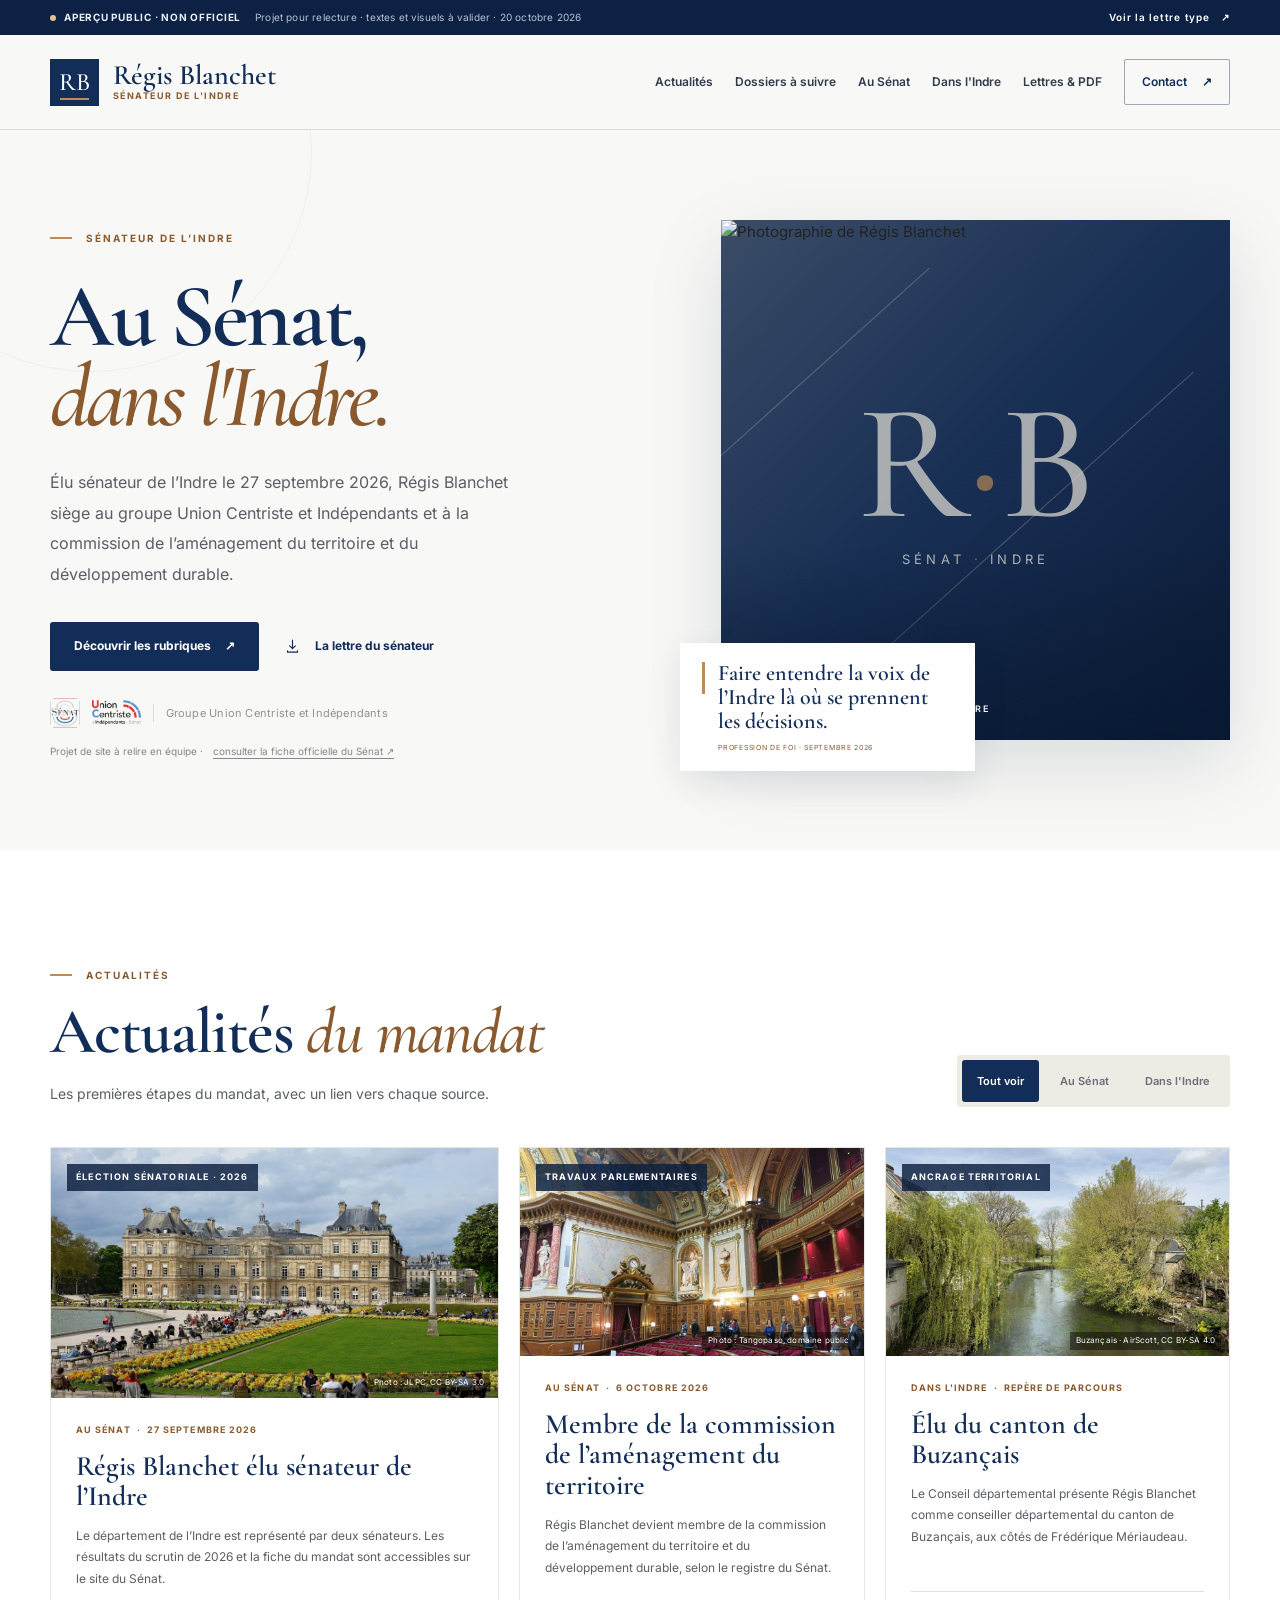
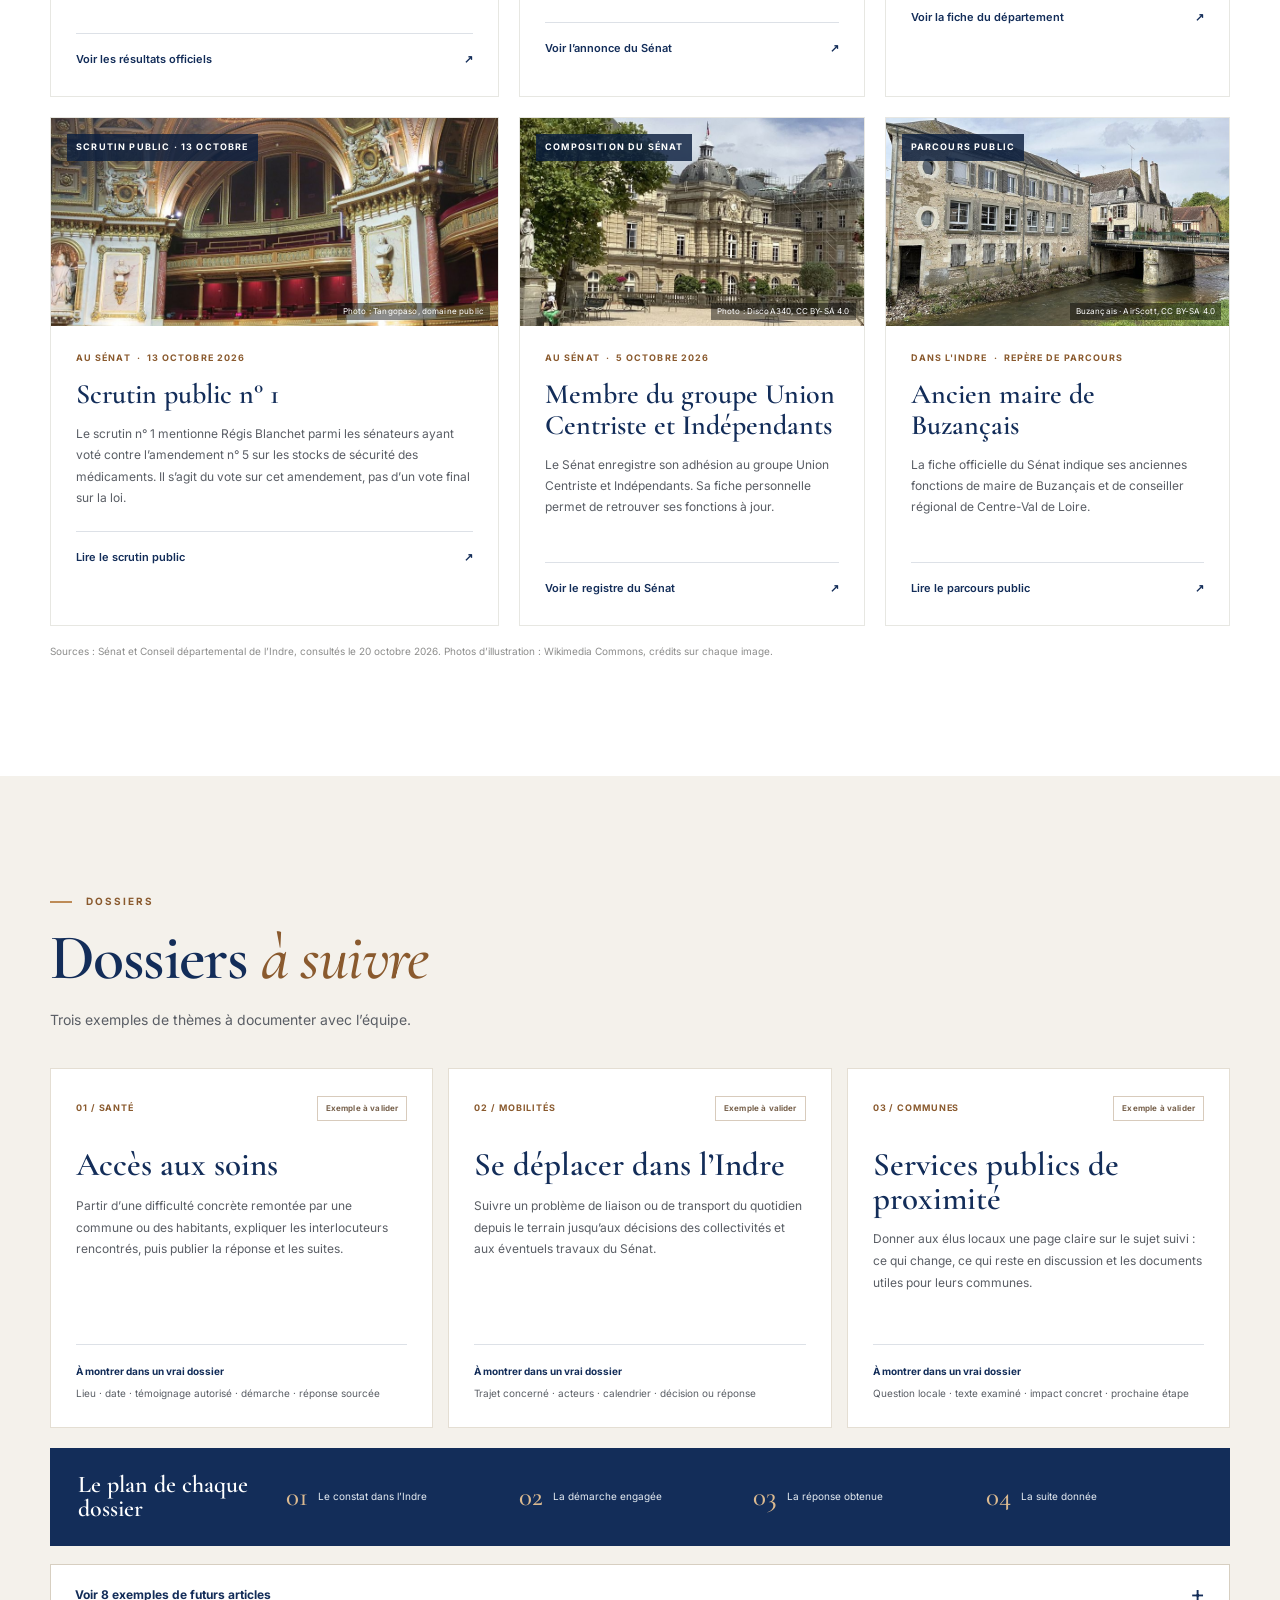
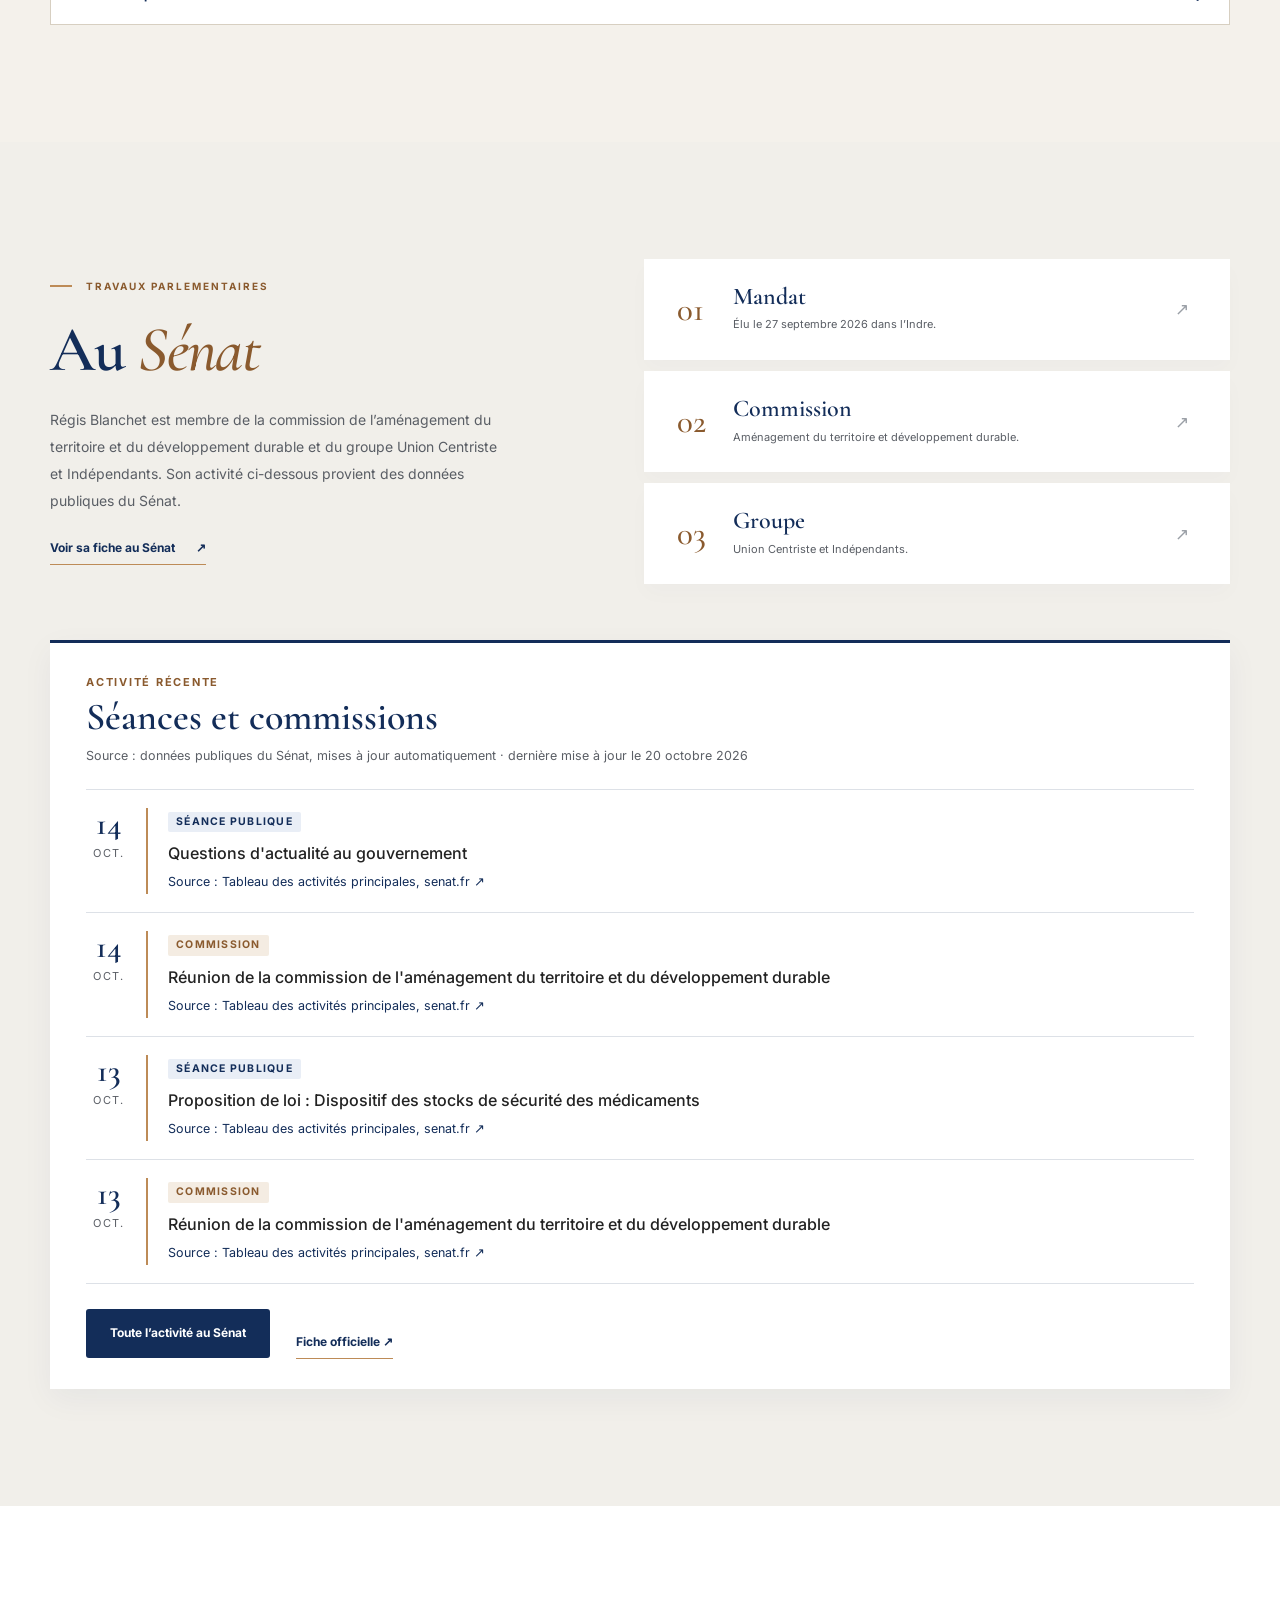
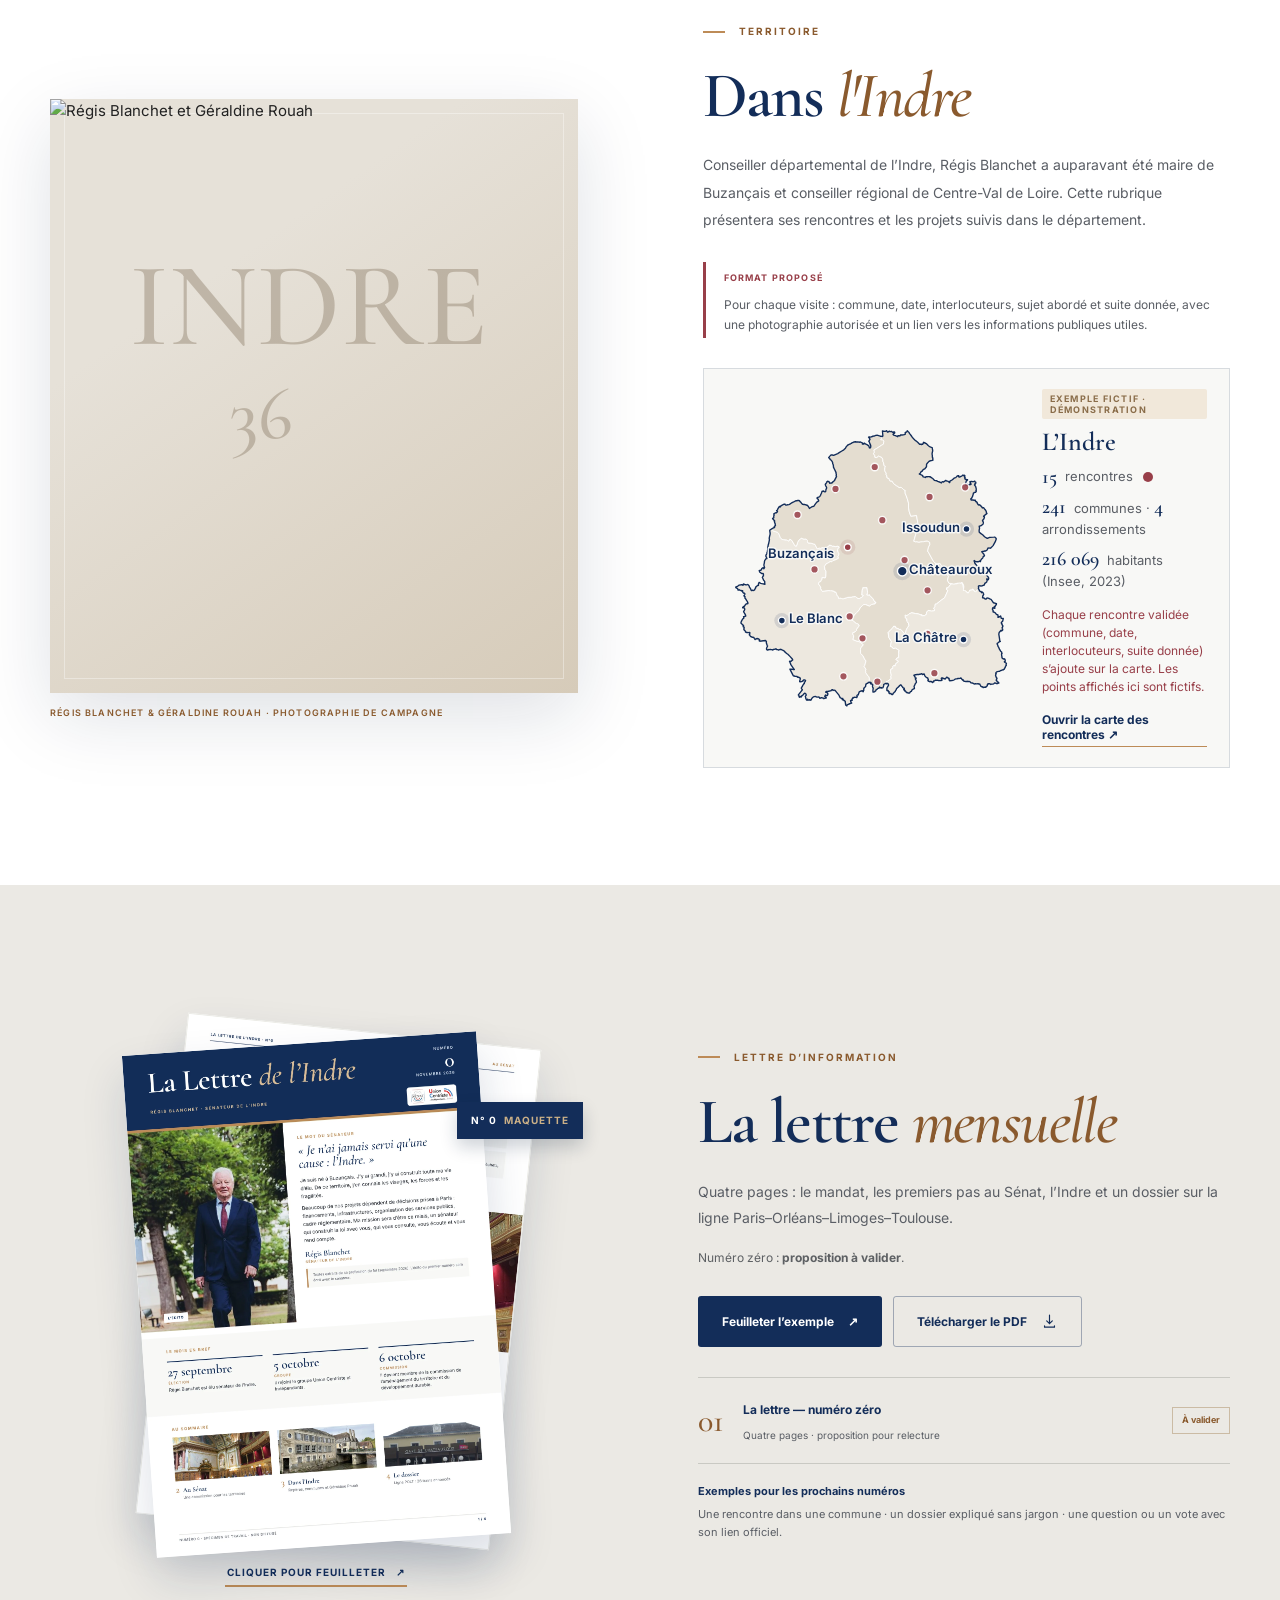
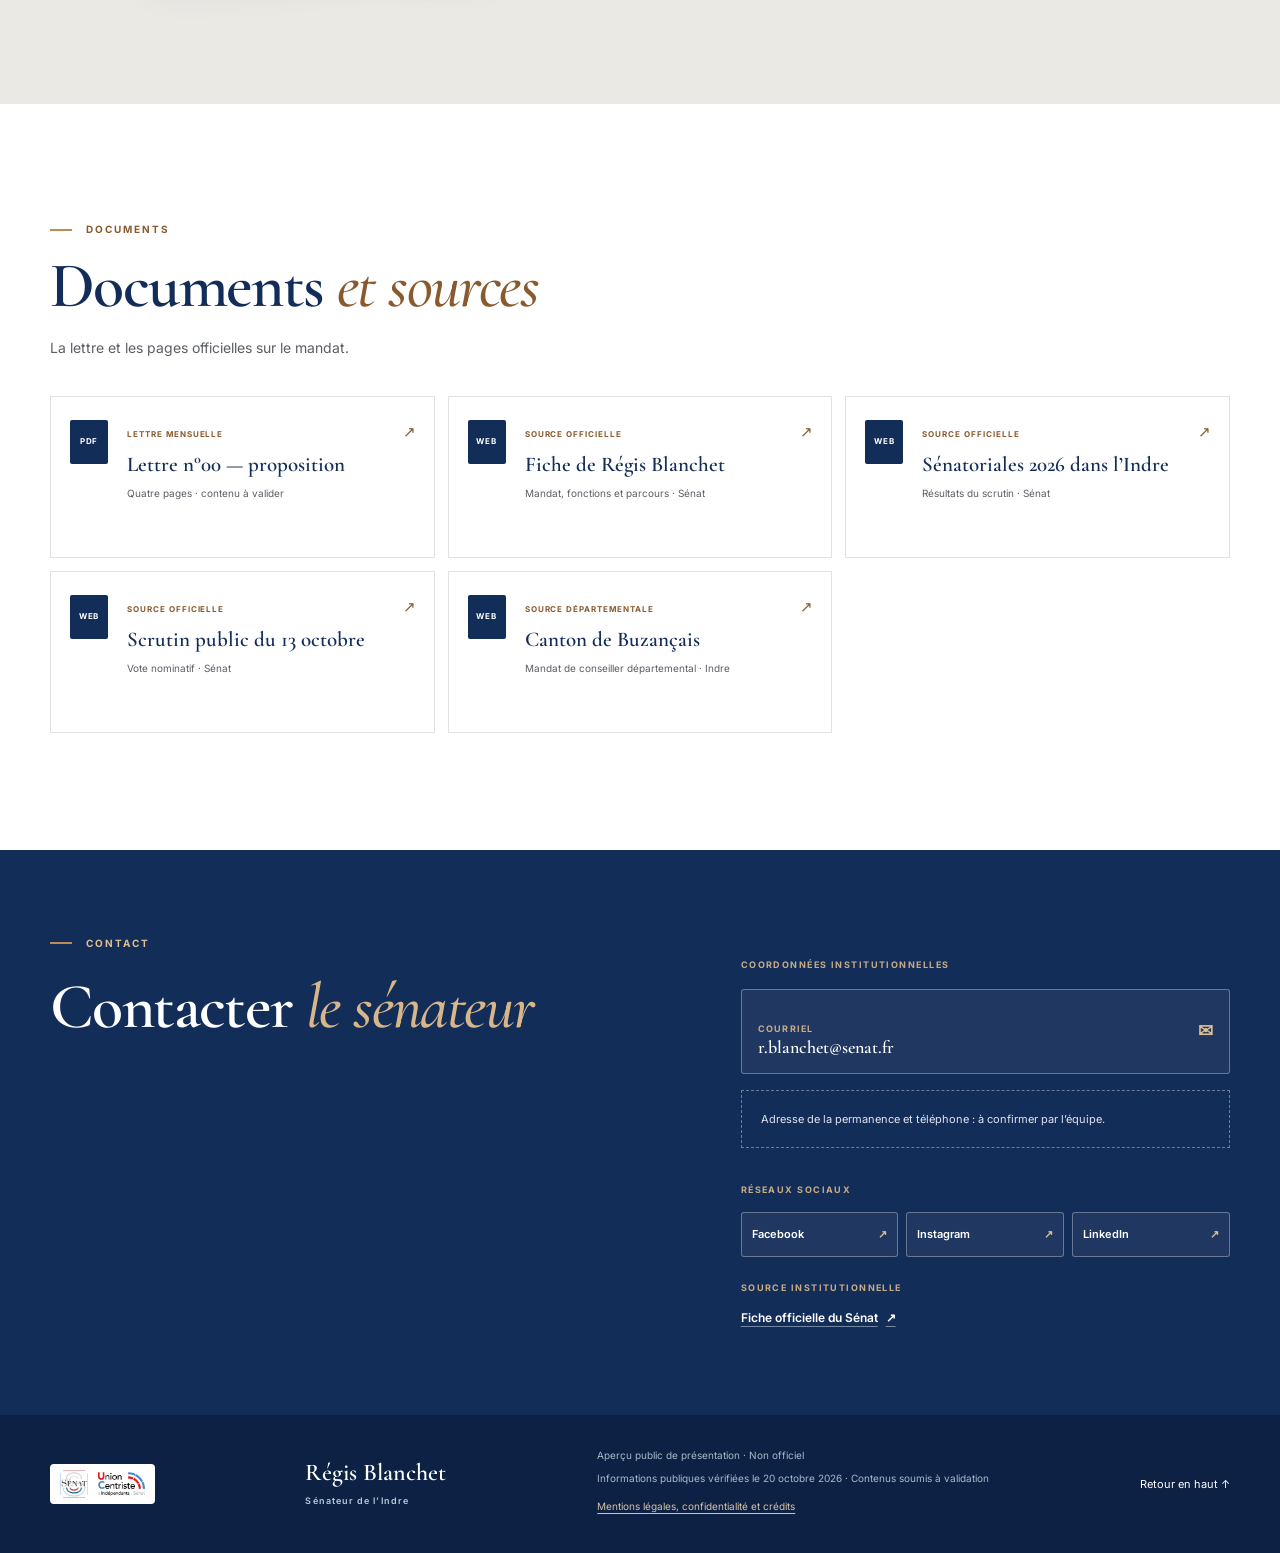
==== commit a9d803e3: "Ton plus sobre : titres factuels, phrases d'accroche et précautions répétées retirées, animations dé" ====
--- a/index.html
+++ b/index.html
@@ -14,12 +14,12 @@
   <title>Régis Blanchet — Sénateur de l'Indre | Aperçu non officiel</title>
   <link rel="icon" type="image/svg+xml" href="favicon.svg">
   <link rel="stylesheet" href="assets/css/fonts.css?v=1">
-  <link rel="stylesheet" href="assets/css/style.css?v=20261020-senat1">
-  <script src="assets/js/app.js?v=20261020c" defer></script>
+  <link rel="stylesheet" href="assets/css/style.css?v=20261021-sobre1">
+  <script src="assets/js/app.js?v=20261021" defer></script>
   <script src="assets/js/rencontres-data.js?v=7" defer></script>
   <script src="assets/js/carte.js?v=7" defer></script>
   <script src="assets/js/travaux-data.js" defer></script>
-  <script src="assets/js/travaux.js?v=2" defer></script>
+  <script src="assets/js/travaux.js?v=3" defer></script>
 </head>
 <body>
   <a class="skip-link" href="#main">Aller au contenu</a>
@@ -55,7 +55,7 @@
     <section class="hero" aria-labelledby="hero-title">
       <div class="shell hero-grid">
         <div class="hero-copy">
-          <div class="section-overline"><span class="overline-square"></span> LE MANDAT EN TOUTE CLARTÉ</div>
+          <div class="section-overline"><span class="overline-square"></span> SÉNATEUR DE L’INDRE</div>
           <h1 id="hero-title"><span>Au Sénat,</span><br><em>dans l'Indre.</em></h1>
           <p class="hero-lead">Élu sénateur de l’Indre le 27 septembre 2026, Régis Blanchet siège au groupe Union Centriste et Indépendants et à la commission de l’aménagement du territoire et du développement durable.</p>
           <div class="hero-actions">
@@ -63,7 +63,7 @@
             <a class="btn btn-quiet" href="#lettres"><svg viewBox="0 0 24 24" aria-hidden="true"><path d="M12 3v12m0 0 4-4m-4 4-4-4M5 18v2h14v-2"/></svg> La lettre du sénateur</a>
           </div>
           <div class="hero-logos"><img src="assets/logos/senat.png" alt="Sénat" width="30" height="30" style="height:30px;width:auto"><img src="assets/logos/union-centriste.png" alt="Groupe Union Centriste et Indépendants" width="48" height="25" style="height:25px;width:auto"><span>Groupe Union Centriste et Indépendants</span></div>
-          <div class="hero-subnote"><span class="small-check" aria-hidden="true">✳</span> Projet de site à relire en équipe · <a href="https://www.senat.fr/senateur/blanchet_regis21652w.html" target="_blank" rel="noopener noreferrer">consulter la fiche officielle du Sénat ↗</a></div>
+          <div class="hero-subnote">Projet de site à relire en équipe · <a href="https://www.senat.fr/senateur/blanchet_regis21652w.html" target="_blank" rel="noopener noreferrer">consulter la fiche officielle du Sénat ↗</a></div>
         </div>
         <div class="hero-visual">
           <div class="hero-photo-wrap">
@@ -82,24 +82,11 @@
       <div class="hero-bottom-rule"></div>
     </section>
 
-    <section class="intro-features" aria-label="Les trois objectifs du site">
-      <div class="shell features-grid">
-        <article class="feature reveal">
-          <div class="feature-num">01</div><div><h2>Comprendre</h2><p>Des repères sur le travail du Sénat et les dossiers suivis.</p></div>
-        </article>
-        <article class="feature reveal">
-          <div class="feature-num">02</div><div><h2>Suivre</h2><p>Les activités publiques du sénateur, à Paris et dans l’Indre.</p></div>
-        </article>
-        <article class="feature reveal">
-          <div class="feature-num">03</div><div><h2>Retrouver</h2><p>Les lettres d’information et les documents PDF publiés.</p></div>
-        </article>
-      </div>
-    </section>
 
     <section class="section actualites" id="actualites" aria-labelledby="actualites-title">
       <div class="shell">
         <div class="section-heading-row reveal">
-          <div><div class="section-overline"><span class="overline-square"></span> LES PREMIERS REPÈRES</div><h2 id="actualites-title">Le mandat <em>commence ici</em></h2><p>Des faits datés, reliés à leurs sources officielles. Le volet « Dans l’Indre » présente pour l’instant le parcours public du sénateur, avant les futurs comptes rendus de terrain.</p></div>
+          <div><div class="section-overline"><span class="overline-square"></span> ACTUALITÉS</div><h2 id="actualites-title">Actualités <em>du mandat</em></h2><p>Les premières étapes du mandat, avec un lien vers chaque source.</p></div>
           <div class="filters" role="group" aria-label="Filtrer les repères du mandat"><button type="button" class="filter is-active" data-filter="tous" aria-pressed="true">Tout voir</button><button type="button" class="filter" data-filter="senat" aria-pressed="false">Au Sénat</button><button type="button" class="filter" data-filter="indre" aria-pressed="false">Dans l'Indre</button></div>
         </div>
         <div class="news-grid">
@@ -109,7 +96,7 @@
           </article>
           <article class="news-card reveal" data-category="senat">
             <div class="news-visual news-visual-stone"><span class="placeholder-note">TRAVAUX PARLEMENTAIRES</span><img class="news-photo" src="assets/photos/hemi_est.jpg" alt="" loading="lazy"><span class="img-credit">Photo : Tangopaso, domaine public</span></div>
-            <div class="news-content"><div class="news-tag">AU SÉNAT <span>·</span> 6 OCTOBRE 2026</div><h3>À la commission de l’aménagement du territoire</h3><p>Régis Blanchet devient membre de la commission de l’aménagement du territoire et du développement durable, selon le registre du Sénat.</p><a class="fake-read" href="https://www.senat.fr/senateurs/news.html" target="_blank" rel="noopener noreferrer">Voir l’annonce du Sénat <span aria-hidden="true">↗</span></a></div>
+            <div class="news-content"><div class="news-tag">AU SÉNAT <span>·</span> 6 OCTOBRE 2026</div><h3>Membre de la commission de l’aménagement du territoire</h3><p>Régis Blanchet devient membre de la commission de l’aménagement du territoire et du développement durable, selon le registre du Sénat.</p><a class="fake-read" href="https://www.senat.fr/senateurs/news.html" target="_blank" rel="noopener noreferrer">Voir l’annonce du Sénat <span aria-hidden="true">↗</span></a></div>
           </article>
           <article class="news-card reveal" data-category="indre">
             <div class="news-visual news-visual-warm"><span class="placeholder-note">ANCRAGE TERRITORIAL</span><img class="news-photo" src="assets/photos/buz_indre1.jpg" alt="" loading="lazy"><span class="img-credit">Buzançais · AirScott, CC BY-SA 4.0</span></div>
@@ -117,30 +104,30 @@
           </article>
           <article class="news-card reveal" data-category="senat">
             <div class="news-visual news-visual-ballot"><span class="placeholder-note">SCRUTIN PUBLIC · 13 OCTOBRE</span><img class="news-photo" src="assets/photos/hemi_trib.jpg" alt="" loading="lazy"><span class="img-credit">Photo : Tangopaso, domaine public</span></div>
-            <div class="news-content"><div class="news-tag">AU SÉNAT <span>·</span> 13 OCTOBRE 2026</div><h3>Un vote consultable par tous</h3><p>Le scrutin n° 1 mentionne Régis Blanchet parmi les sénateurs ayant voté contre l’amendement n° 5 sur les stocks de sécurité des médicaments. Il s’agit du vote sur cet amendement, pas d’un vote final sur la loi.</p><a class="fake-read" href="https://www.senat.fr/scrutin-public/2026/scr2026-1.html" target="_blank" rel="noopener noreferrer">Lire le scrutin public <span aria-hidden="true">↗</span></a></div>
+            <div class="news-content"><div class="news-tag">AU SÉNAT <span>·</span> 13 OCTOBRE 2026</div><h3>Scrutin public n° 1</h3><p>Le scrutin n° 1 mentionne Régis Blanchet parmi les sénateurs ayant voté contre l’amendement n° 5 sur les stocks de sécurité des médicaments. Il s’agit du vote sur cet amendement, pas d’un vote final sur la loi.</p><a class="fake-read" href="https://www.senat.fr/scrutin-public/2026/scr2026-1.html" target="_blank" rel="noopener noreferrer">Lire le scrutin public <span aria-hidden="true">↗</span></a></div>
           </article>
           <article class="news-card reveal" data-category="senat">
             <div class="news-visual news-visual-group"><span class="placeholder-note">COMPOSITION DU SÉNAT</span><img class="news-photo" src="assets/photos/lux_2022.jpg" alt="" loading="lazy"><span class="img-credit">Photo : DiscoA340, CC BY-SA 4.0</span></div>
-            <div class="news-content"><div class="news-tag">AU SÉNAT <span>·</span> 5 OCTOBRE 2026</div><h3>Au groupe Union Centriste et Indépendants</h3><p>Le Sénat enregistre son adhésion au groupe Union Centriste et Indépendants. Sa fiche personnelle permet de retrouver ses fonctions à jour.</p><a class="fake-read" href="https://www.senat.fr/senateurs/newssgp.html" target="_blank" rel="noopener noreferrer">Voir le registre du Sénat <span aria-hidden="true">↗</span></a></div>
+            <div class="news-content"><div class="news-tag">AU SÉNAT <span>·</span> 5 OCTOBRE 2026</div><h3>Membre du groupe Union Centriste et Indépendants</h3><p>Le Sénat enregistre son adhésion au groupe Union Centriste et Indépendants. Sa fiche personnelle permet de retrouver ses fonctions à jour.</p><a class="fake-read" href="https://www.senat.fr/senateurs/newssgp.html" target="_blank" rel="noopener noreferrer">Voir le registre du Sénat <span aria-hidden="true">↗</span></a></div>
           </article>
           <article class="news-card reveal" data-category="indre">
             <div class="news-visual news-visual-local"><span class="placeholder-note">PARCOURS PUBLIC</span><img class="news-photo" src="assets/photos/buz_indre2.jpg" alt="" loading="lazy"><span class="img-credit">Buzançais · AirScott, CC BY-SA 4.0</span></div>
-            <div class="news-content"><div class="news-tag">DANS L'INDRE <span>·</span> REPÈRE DE PARCOURS</div><h3>Un parcours commencé à Buzançais</h3><p>La fiche officielle du Sénat indique ses anciennes fonctions de maire de Buzançais et de conseiller régional de Centre-Val de Loire.</p><a class="fake-read" href="https://www.senat.fr/senateur/blanchet_regis21652w.html" target="_blank" rel="noopener noreferrer">Lire le parcours public <span aria-hidden="true">↗</span></a></div>
-          </article>
-        </div>
-        <p class="section-disclaimer">Sources : Sénat et Conseil départemental de l’Indre, consultés le 20 octobre 2026. Photos d’illustration des lieux (Wikimedia Commons, crédits sur chaque image) : elles ne montrent pas de déplacement du sénateur. Les repères de parcours ne décrivent pas des déplacements récents.</p>
+            <div class="news-content"><div class="news-tag">DANS L'INDRE <span>·</span> REPÈRE DE PARCOURS</div><h3>Ancien maire de Buzançais</h3><p>La fiche officielle du Sénat indique ses anciennes fonctions de maire de Buzançais et de conseiller régional de Centre-Val de Loire.</p><a class="fake-read" href="https://www.senat.fr/senateur/blanchet_regis21652w.html" target="_blank" rel="noopener noreferrer">Lire le parcours public <span aria-hidden="true">↗</span></a></div>
+          </article>
+        </div>
+        <p class="section-disclaimer">Sources : Sénat et Conseil départemental de l’Indre, consultés le 20 octobre 2026. Photos d’illustration : Wikimedia Commons, crédits sur chaque image.</p>
       </div>
     </section>
 
     <section class="section dossiers-section" id="dossiers" aria-labelledby="dossiers-title">
       <div class="shell">
-        <div class="section-heading-row compact reveal"><div><div class="section-overline"><span class="overline-square"></span> PROPOSITION POUR LA SUITE DU SITE</div><h2 id="dossiers-title">Des dossiers <em>que l’on peut suivre</em></h2><p>Trois exemples de rubriques utiles à développer avec l’équipe. Ce sont des thèmes à documenter, pas des actions parlementaires attribuées à Régis Blanchet.</p></div></div>
+        <div class="section-heading-row compact reveal"><div><div class="section-overline"><span class="overline-square"></span> DOSSIERS</div><h2 id="dossiers-title">Dossiers <em>à suivre</em></h2><p>Trois exemples de thèmes à documenter avec l’équipe.</p></div></div>
         <div class="dossier-grid">
           <article class="dossier-card reveal"><div class="dossier-top"><span>01 / SANTÉ</span><span class="dossier-status">Exemple à valider</span></div><h3>Accès aux soins</h3><p>Partir d’une difficulté concrète remontée par une commune ou des habitants, expliquer les interlocuteurs rencontrés, puis publier la réponse et les suites.</p><div class="dossier-proof"><b>À montrer dans un vrai dossier</b><span>Lieu · date · témoignage autorisé · démarche · réponse sourcée</span></div></article>
           <article class="dossier-card reveal"><div class="dossier-top"><span>02 / MOBILITÉS</span><span class="dossier-status">Exemple à valider</span></div><h3>Se déplacer dans l’Indre</h3><p>Suivre un problème de liaison ou de transport du quotidien depuis le terrain jusqu’aux décisions des collectivités et aux éventuels travaux du Sénat.</p><div class="dossier-proof"><b>À montrer dans un vrai dossier</b><span>Trajet concerné · acteurs · calendrier · décision ou réponse</span></div></article>
           <article class="dossier-card reveal"><div class="dossier-top"><span>03 / COMMUNES</span><span class="dossier-status">Exemple à valider</span></div><h3>Services publics de proximité</h3><p>Donner aux élus locaux une page claire sur le sujet suivi : ce qui change, ce qui reste en discussion et les documents utiles pour leurs communes.</p><div class="dossier-proof"><b>À montrer dans un vrai dossier</b><span>Question locale · texte examiné · impact concret · prochaine étape</span></div></article>
         </div>
-        <div class="dossier-method reveal"><strong>Un format simple pour chaque sujet</strong><ol><li><span>01</span> Le constat dans l’Indre</li><li><span>02</span> La démarche engagée</li><li><span>03</span> La réponse obtenue</li><li><span>04</span> La suite donnée</li></ol></div>
+        <div class="dossier-method reveal"><strong>Le plan de chaque dossier</strong><ol><li><span>01</span> Le constat dans l’Indre</li><li><span>02</span> La démarche engagée</li><li><span>03</span> La réponse obtenue</li><li><span>04</span> La suite donnée</li></ol></div>
         <details class="idea-list reveal"><summary>Voir 8 exemples de futurs articles <span aria-hidden="true">+</span></summary><div class="idea-list-content"><p>Des titres de travail pour l’équipe, à utiliser uniquement lorsque les faits, les dates et les visuels correspondants seront vérifiés.</p><ol><li>À [commune], ce que les élus nous ont signalé sur l’accès aux soins.</li><li>Une liaison à suivre : [trajet].</li><li>[Service public] : ce qui change pour les communes de l’Indre.</li><li>Une question au Gouvernement sur [sujet].</li><li>Au Sénat, ce que signifie mon vote sur [amendement].</li><li>Retour en images à [commune].</li><li>Un an de mandat : cinq dossiers suivis.</li><li>La question d’un maire : [question].</li></ol></div></details>
       </div>
     </section>
@@ -149,14 +136,14 @@
       <div class="shell mandate-grid">
         <div class="mandate-left reveal">
           <div class="section-overline"><span class="overline-square"></span> TRAVAUX PARLEMENTAIRES</div>
-          <h2 id="mandat-title">Au Sénat :<br><em>des sujets, des suites.</em></h2>
-          <p>Régis Blanchet est membre de la commission de l’aménagement du territoire et du développement durable et du groupe Union Centriste et Indépendants. Son activité ci-dessous est reprise automatiquement des données publiques du Sénat, avec un lien vers chaque source.</p>
+          <h2 id="mandat-title">Au <em>Sénat</em></h2>
+          <p>Régis Blanchet est membre de la commission de l’aménagement du territoire et du développement durable et du groupe Union Centriste et Indépendants. Son activité ci-dessous provient des données publiques du Sénat.</p>
           <a class="text-link" href="https://www.senat.fr/senateur/blanchet_regis21652w.html" target="_blank" rel="noopener noreferrer">Voir sa fiche au Sénat <span aria-hidden="true">↗</span></a>
         </div>
         <div class="mandate-cards">
-          <a class="mandate-card reveal" href="https://www.senat.fr/senateur/blanchet_regis21652w.html" target="_blank" rel="noopener noreferrer"><span class="mandate-card-number">01</span><div><h3>Un mandat depuis 2026</h3><p>Élu le 27 septembre 2026 dans le département de l’Indre.</p></div><span aria-hidden="true" class="mandate-arrow">↗</span></a>
-          <a class="mandate-card reveal" href="https://www.senat.fr/travaux-parlementaires/commissions/commission-de-lamenagement-du-territoire-et-du-developpement-durable.html" target="_blank" rel="noopener noreferrer"><span class="mandate-card-number">02</span><div><h3>Une commission permanente</h3><p>Aménagement du territoire et développement durable.</p></div><span aria-hidden="true" class="mandate-arrow">↗</span></a>
-          <a class="mandate-card reveal" href="https://www.senat.fr/senateurs/uc.html" target="_blank" rel="noopener noreferrer"><span class="mandate-card-number">03</span><div><h3>Un groupe au Sénat</h3><p>Union Centriste et Indépendants, selon la fiche officielle.</p></div><span aria-hidden="true" class="mandate-arrow">↗</span></a>
+          <a class="mandate-card reveal" href="https://www.senat.fr/senateur/blanchet_regis21652w.html" target="_blank" rel="noopener noreferrer"><span class="mandate-card-number">01</span><div><h3>Mandat</h3><p>Élu le 27 septembre 2026 dans l’Indre.</p></div><span aria-hidden="true" class="mandate-arrow">↗</span></a>
+          <a class="mandate-card reveal" href="https://www.senat.fr/travaux-parlementaires/commissions/commission-de-lamenagement-du-territoire-et-du-developpement-durable.html" target="_blank" rel="noopener noreferrer"><span class="mandate-card-number">02</span><div><h3>Commission</h3><p>Aménagement du territoire et développement durable.</p></div><span aria-hidden="true" class="mandate-arrow">↗</span></a>
+          <a class="mandate-card reveal" href="https://www.senat.fr/senateurs/uc.html" target="_blank" rel="noopener noreferrer"><span class="mandate-card-number">03</span><div><h3>Groupe</h3><p>Union Centriste et Indépendants.</p></div><span aria-hidden="true" class="mandate-arrow">↗</span></a>
         </div>
       </div>
       <div class="shell"><div class="travaux-live" id="travaux-live" hidden></div></div>
@@ -169,9 +156,9 @@
           <span class="territoire-caption">RÉGIS BLANCHET &amp; GÉRALDINE ROUAH · PHOTOGRAPHIE DE CAMPAGNE</span>
         </div>
         <div class="territoire-copy reveal">
-          <div class="section-overline"><span class="overline-square"></span> LE LIEN AVEC LE DÉPARTEMENT</div>
-          <h2 id="territoire-title">Dans l'Indre,<br><em>les rencontres comptent.</em></h2>
-          <p>Conseiller départemental de l’Indre, Régis Blanchet a auparavant été maire de Buzançais et conseiller régional de Centre-Val de Loire. Cette rubrique pourra présenter les rencontres et les projets locaux dès que leurs comptes rendus et visuels auront été validés.</p>
+          <div class="section-overline"><span class="overline-square"></span> TERRITOIRE</div>
+          <h2 id="territoire-title">Dans <em>l'Indre</em></h2>
+          <p>Conseiller départemental de l’Indre, Régis Blanchet a auparavant été maire de Buzançais et conseiller régional de Centre-Val de Loire. Cette rubrique présentera ses rencontres et les projets suivis dans le département.</p>
           <div class="territoire-note"><span>FORMAT PROPOSÉ</span><p>Pour chaque visite : commune, date, interlocuteurs, sujet abordé et suite donnée, avec une photographie autorisée et un lien vers les informations publiques utiles.</p></div>
           <figure class="indre-card" tabindex="0" role="button" aria-label="Ouvrir la carte des rencontres en grand"><svg class="indre-map" viewBox="0 0 420 426" role="img" aria-labelledby="indreMapTitle"><title id="indreMapTitle">Carte de l’Indre : arrondissements, villes principales et rencontres (exemple fictif)</title><path class="arr" d="M24.2,270.8 L24.8,269.3 L26.3,268.9 L28.4,265.6 L30.5,264.4 L31.7,264.4 L30.9,261.6 L30.0,260.2 L27.5,256.8 L27.7,254.5 L27.1,251.3 L26.7,249.4 L25.2,249.0 L24.1,247.2 L22.5,246.2 L21.1,245.4 L19.2,244.4 L17.3,244.7 L16.9,243.0 L14.7,241.8 L17.2,239.0 L22.7,237.1 L24.8,236.6 L26.1,236.3 L28.4,237.1 L30.2,237.1 L31.5,236.9 L33.7,239.1 L34.2,241.1 L36.6,245.5 L38.3,244.9 L40.1,245.4 L41.6,244.3 L42.6,242.5 L42.8,240.6 L44.9,238.7 L47.0,238.0 L47.1,235.8 L48.0,233.8 L50.3,235.1 L56.1,233.9 L54.3,230.3 L52.6,226.6 L54.3,224.3 L54.3,222.5 L53.6,220.8 L51.6,221.0 L49.1,219.2 L49.9,216.1 L51.3,215.5 L52.4,213.3 L54.2,212.8 L55.2,213.4 L55.5,211.7 L55.1,210.0 L55.6,205.1 L55.9,202.4 L57.3,200.4 L58.8,199.3 L58.6,197.3 L57.8,194.4 L59.3,192.1 L59.3,190.5 L60.5,186.1 L60.3,184.1 L61.7,177.8 L62.9,172.2 L63.3,166.3 L63.9,163.7 L63.5,160.6 L63.4,158.3 L66.0,156.3 L67.4,158.5 L69.5,159.6 L72.2,160.3 L74.6,161.2 L76.4,162.9 L78.8,169.1 L79.5,170.0 L81.1,171.1 L82.4,172.0 L83.4,171.8 L85.4,172.1 L88.1,172.3 L89.3,173.2 L91.0,173.9 L92.1,171.3 L94.3,171.9 L95.8,173.8 L98.7,178.5 L100.0,180.9 L101.9,181.2 L103.1,178.1 L103.6,176.2 L104.7,173.7 L105.8,172.4 L107.9,170.6 L108.9,169.8 L113.0,171.1 L114.5,171.1 L116.0,170.8 L118.0,173.0 L118.1,174.7 L119.0,176.7 L122.9,176.9 L126.7,178.0 L128.8,178.6 L129.9,180.8 L131.5,183.9 L132.1,185.0 L135.6,184.0 L137.4,184.5 L138.7,183.5 L141.2,183.4 L143.0,183.7 L145.4,183.0 L147.0,182.2 L148.8,181.3 L149.6,179.7 L152.8,180.4 L154.0,181.2 L155.8,181.2 L158.3,181.9 L162.0,181.3 L164.2,182.5 L162.0,185.4 L161.8,186.6 L161.8,188.2 L162.7,190.5 L163.5,192.1 L163.3,194.0 L162.8,195.2 L161.9,197.0 L162.5,197.8 L163.4,198.3 L161.8,199.4 L159.6,200.6 L158.3,201.2 L154.9,202.2 L153.0,204.1 L151.1,203.6 L149.1,204.8 L148.1,205.5 L147.2,206.0 L144.6,207.2 L143.6,209.3 L142.6,210.6 L143.4,215.8 L144.6,216.8 L144.9,218.1 L144.8,221.2 L144.6,224.7 L144.4,226.0 L143.7,227.5 L139.4,226.5 L139.0,229.4 L138.0,230.9 L137.3,232.5 L135.0,233.3 L133.9,235.9 L136.9,240.0 L137.3,240.8 L136.6,242.0 L137.3,242.6 L138.4,245.3 L140.0,246.7 L142.7,246.2 L147.8,245.6 L151.3,245.7 L153.5,245.8 L157.0,246.7 L157.4,248.0 L158.4,247.7 L159.3,247.9 L160.1,250.1 L160.4,251.3 L161.4,253.2 L162.6,254.4 L163.0,256.8 L164.5,256.7 L165.8,256.5 L167.2,257.0 L168.5,257.3 L170.3,257.3 L174.8,255.9 L176.4,255.4 L181.6,255.2 L182.9,254.7 L184.3,254.4 L187.5,254.2 L188.5,255.1 L190.4,256.5 L192.8,257.4 L195.2,255.8 L196.7,255.2 L197.6,254.6 L198.7,252.5 L196.5,252.1 L197.0,245.3 L197.9,242.7 L198.0,241.4 L204.1,241.3 L204.8,245.8 L205.0,248.6 L204.6,250.7 L204.0,251.8 L206.5,252.0 L208.2,251.6 L208.3,252.6 L213.1,257.6 L215.5,262.1 L217.3,262.2 L215.9,264.9 L213.0,265.4 L210.7,265.9 L207.8,268.2 L201.6,265.7 L199.0,266.1 L197.8,267.3 L194.6,270.3 L192.6,274.3 L189.3,277.4 L186.2,280.8 L184.7,282.7 L183.2,284.6 L182.7,286.9 L182.7,288.7 L184.6,289.6 L188.7,293.1 L191.0,293.6 L193.0,295.5 L192.4,297.4 L189.1,301.8 L189.2,303.3 L187.3,305.1 L185.2,306.4 L183.8,306.4 L183.4,308.4 L184.9,310.8 L184.9,312.9 L183.9,316.5 L188.3,318.4 L193.8,319.9 L198.9,323.8 L197.4,326.4 L195.1,328.5 L194.8,330.8 L194.9,334.6 L194.9,336.6 L198.4,339.9 L201.3,346.1 L202.8,347.1 L201.9,351.0 L200.9,354.2 L200.1,355.4 L202.5,359.3 L202.8,360.2 L202.1,361.3 L202.4,362.7 L202.3,364.3 L203.0,365.5 L204.3,366.7 L204.6,368.0 L206.4,369.8 L207.1,370.6 L207.7,372.4 L207.6,375.9 L206.7,377.0 L205.9,378.5 L205.3,379.8 L203.2,380.8 L202.7,381.8 L202.2,384.3 L200.7,386.2 L200.0,386.9 L199.4,388.6 L199.5,390.3 L198.8,391.0 L198.6,392.1 L197.4,390.5 L192.9,392.4 L190.4,396.7 L189.8,398.4 L189.8,399.7 L188.4,400.0 L186.6,400.2 L185.1,400.7 L183.8,400.5 L182.6,402.4 L182.7,404.7 L181.3,404.9 L180.4,404.9 L180.7,406.7 L181.4,408.0 L180.8,408.9 L179.2,409.3 L178.4,409.4 L176.2,410.7 L175.1,412.4 L173.3,411.2 L173.2,409.0 L172.8,406.3 L170.9,405.0 L168.6,403.7 L169.1,401.8 L166.0,400.9 L163.6,397.1 L158.6,390.9 L157.3,389.7 L155.0,390.3 L153.8,389.1 L152.0,390.6 L148.7,391.6 L147.8,391.5 L144.9,391.8 L144.5,392.9 L146.3,392.9 L147.3,394.2 L147.3,395.2 L146.8,397.6 L145.2,397.5 L143.2,398.4 L144.1,399.4 L144.4,401.4 L143.0,401.8 L141.4,401.6 L139.6,400.9 L137.9,400.7 L134.8,399.8 L129.2,398.9 L126.0,400.2 L123.9,402.4 L122.7,404.3 L121.3,404.2 L120.0,404.2 L118.4,403.0 L117.3,404.4 L116.4,403.3 L115.5,400.9 L115.7,397.6 L115.8,395.3 L113.1,394.9 L110.8,397.5 L109.8,398.2 L109.4,399.1 L108.1,399.8 L106.3,400.0 L105.8,398.5 L104.8,396.7 L110.6,389.2 L109.2,386.6 L110.5,384.7 L111.5,382.4 L113.4,380.4 L114.7,377.2 L114.4,375.3 L112.6,375.0 L111.7,376.5 L110.3,377.2 L107.5,377.7 L106.8,376.3 L107.4,373.7 L107.4,372.2 L106.0,371.5 L104.2,371.3 L100.0,369.6 L98.8,369.7 L97.0,368.0 L92.9,360.1 L94.3,359.4 L97.4,359.7 L99.0,359.8 L96.7,356.8 L93.7,352.6 L92.9,349.9 L92.6,347.8 L94.3,348.0 L96.6,346.0 L92.6,340.9 L89.0,337.4 L85.5,334.7 L83.4,332.6 L79.6,330.8 L75.8,331.9 L73.9,331.1 L72.9,330.3 L72.1,329.9 L68.4,330.8 L66.2,331.2 L64.1,330.9 L62.8,331.2 L60.1,331.6 L58.8,331.0 L59.0,328.5 L59.6,324.9 L58.4,321.0 L58.2,319.0 L54.4,318.2 L52.0,318.8 L49.7,318.9 L48.9,318.3 L48.7,317.0 L47.9,316.3 L46.6,315.6 L45.1,315.0 L42.8,315.9 L40.8,314.8 L39.6,313.4 L38.7,313.4 L37.1,312.6 L35.7,312.3 L34.6,310.2 L33.7,309.4 L34.6,306.5 L29.3,305.9 L28.2,304.4 L26.6,303.3 L26.0,302.1 L26.1,300.7 L26.1,299.1 L24.9,298.0 L25.4,295.9 L23.3,294.6 L22.3,293.1 L21.7,291.9 L23.2,288.4 L25.9,285.2 L26.1,283.3 L28.7,282.4 L28.3,281.1 L26.3,277.6 L26.8,273.9 L26.7,271.1 L24.2,270.8 Z" fill="#EDE8DF"><title>Arrondissement de Le Blanc</title></path><path class="arr" d="M148.6,53.0 L153.9,49.3 L161.8,47.2 L167.8,43.5 L173.0,39.5 L175.1,36.1 L176.4,34.6 L178.5,33.7 L180.4,33.0 L182.0,32.3 L183.1,31.4 L184.4,30.7 L188.8,30.4 L192.9,30.6 L194.1,30.3 L197.6,33.4 L199.9,32.3 L201.8,33.2 L206.7,36.0 L207.7,38.9 L208.6,39.2 L209.7,36.3 L208.4,32.8 L206.9,29.6 L207.8,27.9 L207.2,24.5 L208.0,23.1 L210.5,22.9 L212.6,21.9 L214.5,21.8 L218.9,20.7 L223.3,22.0 L226.2,22.5 L226.5,23.1 L224.2,27.1 L226.1,27.1 L227.0,27.4 L227.9,27.9 L228.7,29.3 L228.1,32.0 L228.3,33.4 L225.3,35.1 L217.7,40.1 L214.3,41.9 L214.8,44.0 L214.7,46.2 L213.6,47.3 L215.4,49.9 L215.8,52.8 L218.4,52.7 L221.2,50.5 L222.4,51.4 L224.5,52.1 L226.0,53.2 L227.0,55.5 L227.2,58.4 L228.3,60.7 L228.7,63.9 L229.4,65.1 L230.9,65.6 L230.2,67.5 L229.9,69.5 L229.9,71.5 L230.5,73.1 L231.1,74.2 L232.1,75.4 L231.9,77.6 L232.9,79.4 L233.2,82.3 L234.4,82.6 L236.4,83.6 L236.6,85.1 L237.3,86.8 L240.6,87.1 L241.4,88.2 L242.3,90.1 L243.2,91.3 L244.6,92.0 L246.7,93.6 L248.4,94.5 L250.8,96.3 L253.0,96.1 L254.2,96.4 L255.3,97.4 L257.3,99.4 L260.1,101.0 L259.3,102.3 L259.5,104.0 L259.7,105.4 L260.8,107.7 L262.5,112.4 L264.4,119.0 L264.4,126.0 L265.4,131.2 L267.6,137.8 L275.9,136.8 L277.7,146.9 L278.1,152.7 L275.6,161.2 L272.0,174.1 L274.4,174.9 L275.3,174.7 L278.4,175.1 L279.3,175.5 L281.8,174.9 L284.7,174.7 L286.0,174.7 L288.9,174.0 L291.4,173.7 L294.9,175.5 L295.2,179.0 L293.3,182.7 L292.3,187.3 L292.0,188.4 L293.2,190.0 L298.7,200.2 L300.6,203.3 L302.0,205.1 L304.5,206.6 L305.9,206.8 L308.8,206.5 L310.1,206.3 L312.8,211.0 L313.3,212.3 L314.7,213.4 L315.0,214.5 L314.9,215.9 L316.3,218.2 L317.7,218.3 L319.9,218.9 L321.6,218.9 L322.0,220.4 L320.7,222.0 L321.1,223.2 L322.2,224.7 L321.9,226.1 L320.8,230.8 L322.9,235.0 L325.8,235.3 L326.4,236.4 L323.9,238.0 L322.8,240.0 L321.1,241.7 L319.5,241.7 L319.7,244.5 L321.3,245.6 L316.6,256.1 L311.7,259.5 L305.0,264.9 L303.2,265.1 L302.9,266.5 L302.7,267.4 L302.7,268.7 L301.8,270.0 L300.9,272.1 L302.5,273.6 L301.7,274.9 L297.6,275.3 L292.8,274.3 L290.7,276.8 L290.0,278.2 L291.1,279.1 L287.8,281.8 L283.7,282.1 L282.7,281.5 L283.5,280.6 L281.5,280.5 L279.1,279.7 L278.3,279.3 L274.3,278.9 L268.9,277.7 L267.7,278.4 L266.1,278.7 L264.2,280.4 L262.9,281.0 L261.9,282.2 L260.3,281.0 L259.3,282.2 L259.9,283.6 L259.6,284.9 L261.6,286.3 L262.1,288.4 L261.8,289.9 L263.2,291.2 L264.2,292.7 L264.9,296.5 L263.1,298.8 L261.8,301.1 L261.0,302.6 L260.4,305.3 L258.7,308.4 L256.4,305.7 L255.4,304.4 L253.9,302.8 L252.9,301.8 L250.7,301.9 L249.3,300.7 L245.9,299.8 L245.1,297.4 L242.6,297.5 L241.8,299.0 L240.2,300.8 L238.0,303.3 L235.9,305.0 L234.9,306.1 L235.7,313.3 L239.5,319.4 L238.7,323.5 L238.1,326.5 L239.3,326.7 L240.4,327.1 L242.0,329.6 L245.4,328.8 L247.8,330.3 L248.7,331.0 L250.8,332.0 L250.0,334.6 L250.2,337.2 L250.0,338.4 L250.0,340.0 L250.1,342.6 L247.3,343.5 L246.3,345.4 L247.1,346.4 L249.7,347.7 L248.6,349.7 L246.7,350.6 L245.4,352.5 L245.0,353.6 L245.3,354.7 L242.8,354.4 L241.6,355.4 L241.6,356.9 L241.4,358.5 L238.8,359.4 L238.3,361.9 L238.2,362.9 L238.7,365.5 L239.5,368.3 L238.8,369.1 L238.7,370.6 L239.4,372.9 L236.7,374.9 L234.9,376.2 L233.9,377.0 L232.2,377.3 L231.2,379.3 L231.0,380.4 L228.4,381.6 L227.7,385.1 L226.5,386.6 L225.2,386.3 L223.4,385.9 L221.5,387.0 L219.4,387.8 L217.6,389.2 L217.0,390.7 L215.2,392.2 L212.7,390.7 L212.9,388.6 L212.9,386.7 L212.3,385.1 L212.5,382.3 L211.3,380.9 L210.0,380.9 L210.2,379.2 L209.2,379.0 L207.6,378.4 L206.7,377.0 L207.6,375.9 L207.7,372.4 L207.1,370.6 L206.4,369.8 L204.6,368.0 L204.3,366.7 L203.0,365.5 L202.3,364.3 L202.4,362.7 L202.1,361.3 L202.8,360.2 L202.5,359.3 L200.1,355.4 L200.9,354.2 L201.9,351.0 L202.8,347.1 L201.3,346.1 L198.4,339.9 L194.9,336.6 L194.9,334.6 L194.8,330.8 L195.1,328.5 L197.4,326.4 L198.9,323.8 L193.8,319.9 L188.3,318.4 L183.9,316.5 L184.9,312.9 L184.9,310.8 L183.4,308.4 L183.8,306.4 L185.2,306.4 L187.3,305.1 L189.2,303.3 L189.1,301.8 L192.4,297.4 L193.0,295.5 L191.0,293.6 L188.7,293.1 L184.6,289.6 L182.7,288.7 L182.7,286.9 L183.2,284.6 L184.7,282.7 L186.2,280.8 L189.3,277.4 L192.6,274.3 L194.6,270.3 L197.8,267.3 L199.0,266.1 L201.6,265.7 L207.8,268.2 L210.7,265.9 L213.0,265.4 L215.9,264.9 L217.3,262.2 L215.5,262.1 L213.1,257.6 L208.3,252.6 L208.2,251.6 L206.5,252.0 L204.0,251.8 L204.6,250.7 L205.0,248.6 L204.8,245.8 L204.1,241.3 L198.0,241.4 L197.9,242.7 L197.0,245.3 L196.5,252.1 L198.7,252.5 L197.6,254.6 L196.7,255.2 L195.2,255.8 L192.8,257.4 L190.4,256.5 L188.5,255.1 L187.5,254.2 L184.3,254.4 L182.9,254.7 L181.6,255.2 L176.4,255.4 L174.8,255.9 L170.3,257.3 L168.5,257.3 L167.2,257.0 L165.8,256.5 L164.5,256.7 L163.0,256.8 L162.6,254.4 L161.4,253.2 L160.4,251.3 L160.1,250.1 L159.3,247.9 L158.4,247.7 L157.4,248.0 L157.0,246.7 L153.5,245.8 L151.3,245.7 L147.8,245.6 L142.7,246.2 L140.0,246.7 L138.4,245.3 L137.3,242.6 L136.6,242.0 L137.3,240.8 L136.9,240.0 L133.9,235.9 L135.0,233.3 L137.3,232.5 L138.0,230.9 L139.0,229.4 L139.4,226.5 L143.7,227.5 L144.4,226.0 L144.6,224.7 L144.8,221.2 L144.9,218.1 L144.6,216.8 L143.4,215.8 L142.6,210.6 L143.6,209.3 L144.6,207.2 L147.2,206.0 L148.1,205.5 L149.1,204.8 L151.1,203.6 L153.0,204.1 L154.9,202.2 L158.3,201.2 L159.6,200.6 L161.8,199.4 L163.4,198.3 L162.5,197.8 L161.9,197.0 L162.8,195.2 L163.3,194.0 L163.5,192.1 L162.7,190.5 L161.8,188.2 L161.8,186.6 L162.0,185.4 L164.2,182.5 L162.0,181.3 L158.3,181.9 L155.8,181.2 L154.0,181.2 L152.8,180.4 L149.6,179.7 L148.8,181.3 L147.0,182.2 L145.4,183.0 L143.0,183.7 L141.2,183.4 L138.7,183.5 L137.4,184.5 L135.6,184.0 L132.1,185.0 L131.5,183.9 L129.9,180.8 L128.8,178.6 L126.7,178.0 L122.9,176.9 L119.0,176.7 L118.1,174.7 L118.0,173.0 L116.0,170.8 L114.5,171.1 L113.0,171.1 L108.9,169.8 L107.9,170.6 L105.8,172.4 L104.7,173.7 L103.6,176.2 L103.1,178.1 L101.9,181.2 L100.0,180.9 L98.7,178.5 L95.8,173.8 L94.3,171.9 L92.1,171.3 L91.0,173.9 L89.3,173.2 L88.1,172.3 L85.4,172.1 L83.4,171.8 L82.4,172.0 L81.1,171.1 L79.5,170.0 L78.8,169.1 L76.4,162.9 L74.6,161.2 L72.2,160.3 L69.5,159.6 L67.4,158.5 L66.0,156.3 L69.4,154.5 L69.9,153.1 L71.7,151.7 L71.5,150.8 L71.3,149.0 L70.4,147.1 L69.9,144.9 L70.2,144.0 L68.1,142.3 L69.2,140.2 L69.1,137.9 L69.7,136.8 L70.0,134.3 L72.4,132.8 L74.5,131.6 L73.3,129.7 L74.6,128.7 L75.9,126.0 L78.4,124.5 L79.7,122.9 L82.9,120.9 L86.6,121.9 L89.1,121.3 L90.8,121.2 L94.4,119.1 L99.8,116.2 L104.1,115.1 L105.3,115.0 L106.9,116.4 L109.6,119.3 L111.1,120.8 L113.5,120.7 L118.6,123.2 L120.9,126.7 L124.9,124.0 L127.5,123.0 L131.5,117.4 L134.3,115.5 L133.8,114.0 L132.3,112.4 L132.6,111.0 L135.2,109.8 L136.9,107.6 L138.2,104.7 L139.0,101.8 L140.5,101.7 L142.2,102.2 L144.4,102.0 L145.0,98.7 L145.7,96.4 L144.6,94.2 L143.9,91.7 L145.7,89.0 L147.2,87.3 L149.1,87.7 L152.8,89.7 L154.5,88.2 L156.4,86.9 L157.9,84.6 L160.0,79.9 L159.7,78.6 L159.2,75.1 L158.6,73.0 L155.9,67.6 L155.4,63.6 L154.5,60.5 L152.3,56.7 L150.3,54.7 Z" fill="#E4DDD0"><title>Arrondissement de Châteauroux</title></path><path class="arr" d="M326.3,235.7 L334.7,235.8 L336.1,234.6 L337.4,234.3 L338.9,234.1 L340.0,235.2 L340.6,234.3 L342.1,233.8 L343.1,238.3 L344.3,243.6 L343.8,245.5 L345.0,244.7 L347.2,245.7 L348.1,247.5 L350.7,249.3 L352.1,246.0 L354.3,244.9 L355.7,244.6 L358.0,244.3 L359.5,246.6 L362.1,247.0 L363.7,244.9 L364.8,243.7 L365.4,243.1 L367.2,246.2 L369.3,246.9 L370.1,248.6 L371.8,248.6 L372.8,249.5 L373.3,250.9 L372.8,252.1 L371.6,255.9 L373.2,256.2 L375.9,257.9 L377.4,256.5 L378.7,256.3 L380.7,256.9 L383.1,258.0 L384.6,259.3 L387.3,263.2 L391.5,265.9 L390.5,267.4 L389.6,268.9 L388.5,269.4 L389.5,271.1 L387.6,270.6 L386.1,271.0 L386.1,273.4 L386.7,274.8 L387.5,276.6 L388.9,277.1 L390.8,279.1 L393.3,280.6 L393.9,282.0 L393.8,284.3 L395.0,283.9 L397.6,282.3 L398.7,285.9 L401.0,286.2 L400.9,288.5 L400.8,289.8 L399.1,291.3 L399.2,293.4 L399.7,295.0 L400.5,296.0 L401.1,296.9 L399.9,299.0 L400.7,301.5 L400.5,302.9 L398.7,303.1 L397.9,303.9 L395.1,308.8 L396.4,318.2 L395.0,320.4 L393.4,322.1 L393.0,323.8 L394.1,326.7 L395.4,328.9 L396.9,331.8 L399.2,334.5 L399.3,336.2 L399.1,337.6 L399.3,340.3 L399.6,342.4 L400.5,344.0 L401.9,344.5 L402.8,344.4 L404.3,345.9 L403.9,348.0 L403.3,349.2 L406.0,351.0 L405.7,353.1 L404.8,355.2 L402.7,359.7 L400.8,360.3 L397.5,361.5 L394.6,362.6 L390.5,365.1 L390.9,366.4 L390.4,369.1 L391.1,370.5 L392.4,372.5 L391.8,373.8 L391.3,375.2 L393.2,377.7 L395.3,379.5 L393.2,380.2 L391.1,380.1 L388.8,379.3 L387.7,380.6 L384.8,381.1 L382.9,381.0 L380.8,380.3 L379.9,380.4 L378.5,382.0 L378.3,383.6 L376.4,385.7 L373.1,385.9 L372.1,385.3 L369.3,384.4 L367.8,381.3 L363.2,380.8 L360.1,380.9 L358.9,380.4 L354.7,379.2 L352.0,377.2 L348.9,377.0 L345.7,377.0 L344.0,376.5 L343.4,374.7 L341.7,374.0 L339.8,372.0 L335.9,372.9 L332.9,373.4 L330.4,374.8 L327.1,375.8 L323.9,376.1 L323.1,375.2 L323.4,373.5 L322.8,372.6 L320.9,371.3 L318.9,371.7 L317.5,373.6 L316.0,373.6 L314.3,372.7 L313.2,372.0 L311.8,372.8 L312.1,374.5 L312.9,375.2 L311.9,375.8 L308.1,375.9 L305.1,375.5 L302.2,375.9 L301.0,377.6 L299.6,378.2 L298.4,377.7 L297.3,377.2 L295.5,377.7 L293.2,376.9 L293.1,374.6 L292.5,372.7 L289.0,370.3 L287.8,368.6 L284.4,367.1 L282.3,366.3 L280.4,366.6 L278.3,367.1 L275.0,367.5 L273.1,368.0 L272.1,368.4 L273.1,369.5 L274.7,372.1 L274.2,373.5 L275.8,378.2 L274.5,379.9 L273.7,381.9 L272.8,386.3 L271.6,387.9 L269.6,389.2 L267.2,392.0 L266.0,394.0 L263.8,394.0 L261.3,393.2 L260.3,391.5 L259.2,391.2 L258.9,390.1 L258.0,389.6 L258.4,388.3 L257.6,386.8 L255.8,386.0 L255.0,384.4 L253.3,382.0 L251.6,383.1 L248.8,385.9 L246.8,388.1 L245.8,390.3 L244.9,392.0 L242.7,394.0 L241.9,395.4 L240.5,396.2 L238.8,394.6 L237.2,394.8 L236.2,394.2 L236.5,392.3 L235.5,392.2 L235.1,390.9 L233.3,390.5 L233.0,387.5 L233.8,385.3 L235.4,382.0 L234.7,380.5 L233.0,380.2 L232.3,380.7 L231.2,379.3 L232.2,377.3 L233.9,377.0 L234.9,376.2 L236.7,374.9 L239.4,372.9 L238.7,370.6 L238.8,369.1 L239.5,368.3 L238.7,365.5 L238.2,362.9 L238.3,361.9 L238.8,359.4 L241.4,358.5 L241.6,356.9 L241.6,355.4 L242.8,354.4 L245.3,354.7 L245.0,353.6 L245.4,352.5 L246.7,350.6 L248.6,349.7 L249.7,347.7 L247.1,346.4 L246.3,345.4 L247.3,343.5 L250.1,342.6 L250.0,340.0 L250.0,338.4 L250.2,337.2 L250.0,334.6 L250.8,332.0 L248.7,331.0 L247.8,330.3 L245.4,328.8 L242.0,329.6 L240.4,327.1 L239.3,326.7 L238.1,326.5 L238.7,323.5 L239.5,319.4 L235.7,313.3 L234.9,306.1 L235.9,305.0 L238.0,303.3 L240.2,300.8 L241.8,299.0 L242.6,297.5 L245.1,297.4 L245.9,299.8 L249.3,300.7 L250.7,301.9 L252.9,301.8 L253.9,302.8 L255.4,304.4 L256.4,305.7 L258.7,308.4 L260.4,305.3 L261.0,302.6 L261.8,301.1 L263.1,298.8 L264.9,296.5 L264.2,292.7 L263.2,291.2 L261.8,289.9 L262.1,288.4 L261.6,286.3 L259.6,284.9 L259.9,283.6 L259.3,282.2 L260.3,281.0 L261.9,282.2 L262.9,281.0 L264.2,280.4 L266.1,278.7 L267.7,278.4 L268.9,277.7 L274.3,278.9 L278.3,279.3 L279.1,279.7 L281.5,280.5 L283.5,280.6 L282.7,281.5 L283.7,282.1 L287.8,281.8 L291.1,279.1 L290.0,278.2 L290.7,276.8 L292.8,274.3 L297.6,275.3 L301.7,274.9 L302.5,273.6 L300.9,272.1 L301.8,270.0 L302.7,268.7 L302.7,267.4 L302.9,266.5 L303.2,265.1 L305.0,264.9 L311.7,259.5 L316.6,256.1 L321.3,245.6 L319.7,244.5 L319.5,241.7 L321.1,241.7 L322.8,240.0 L323.9,238.0 L326.4,236.4 Z" fill="#EDE8DF"><title>Arrondissement de La Châtre</title></path><path class="arr" d="M361.8,116.4 L363.1,116.9 L363.8,117.9 L363.9,119.2 L364.8,120.8 L367.0,121.3 L369.2,123.4 L370.2,123.8 L371.2,125.3 L372.6,125.6 L374.4,127.4 L375.9,129.4 L376.9,130.9 L377.2,132.7 L377.1,134.5 L375.8,135.3 L374.2,137.2 L373.1,137.8 L374.2,138.8 L373.7,141.4 L372.9,142.2 L371.6,143.9 L372.7,146.4 L372.0,149.7 L369.5,151.6 L367.2,155.4 L366.7,160.9 L369.8,163.5 L373.4,166.4 L378.3,169.9 L381.7,168.6 L387.9,168.2 L390.4,169.1 L390.0,174.8 L383.1,184.2 L381.0,184.1 L379.3,184.2 L377.4,187.5 L374.9,188.3 L370.4,189.1 L372.9,192.2 L373.8,195.8 L372.3,196.8 L371.6,198.8 L369.6,200.7 L368.5,203.6 L366.2,203.6 L363.3,203.8 L359.4,202.1 L360.1,204.4 L361.0,206.8 L367.3,214.7 L368.9,215.6 L370.3,216.0 L372.2,217.1 L373.3,218.4 L374.5,219.1 L376.3,220.4 L376.4,222.0 L378.0,223.7 L379.7,225.8 L380.4,228.3 L379.1,229.2 L377.6,228.8 L378.4,230.6 L377.5,233.3 L375.3,234.7 L374.4,236.4 L373.7,237.8 L371.0,238.7 L368.2,238.8 L366.2,238.8 L365.6,240.3 L365.7,242.6 L364.9,243.1 L364.3,243.8 L363.2,245.0 L361.5,247.5 L358.3,244.4 L357.8,243.2 L355.5,244.4 L352.9,244.9 L351.3,248.5 L348.6,247.9 L347.7,246.2 L345.4,245.4 L344.2,245.5 L343.9,244.3 L344.5,240.1 L343.9,236.9 L341.5,233.3 L340.7,235.3 L339.5,234.5 L337.7,234.6 L336.8,234.7 L335.7,234.8 L330.0,236.2 L325.8,235.3 L322.9,235.0 L320.8,230.8 L321.9,226.1 L322.2,224.7 L321.1,223.2 L320.7,222.0 L322.0,220.4 L321.6,218.9 L319.9,218.9 L317.7,218.3 L316.3,218.2 L314.9,215.9 L315.0,214.5 L314.7,213.4 L313.3,212.3 L312.8,211.0 L310.1,206.3 L308.8,206.5 L305.9,206.8 L304.5,206.6 L302.0,205.1 L300.6,203.3 L298.7,200.2 L293.2,190.0 L292.0,188.4 L292.3,187.3 L293.3,182.7 L295.2,179.0 L294.9,175.5 L291.4,173.7 L288.9,174.0 L286.0,174.7 L284.7,174.7 L281.8,174.9 L279.3,175.5 L278.4,175.1 L275.3,174.7 L274.4,174.9 L272.0,174.1 L275.6,161.2 L278.1,152.7 L277.7,146.9 L275.9,136.8 L267.6,137.8 L265.4,131.2 L264.4,126.0 L264.4,119.0 L262.5,112.4 L260.8,107.7 L259.7,105.4 L259.5,104.0 L259.3,102.3 L260.1,101.0 L257.3,99.4 L255.3,97.4 L254.2,96.4 L253.0,96.1 L250.8,96.3 L248.4,94.5 L246.7,93.6 L244.6,92.0 L243.2,91.3 L242.3,90.1 L241.4,88.2 L240.6,87.1 L237.3,86.8 L236.6,85.1 L236.4,83.6 L234.4,82.6 L233.2,82.3 L232.9,79.4 L231.9,77.6 L232.1,75.4 L231.1,74.2 L230.5,73.1 L229.9,71.5 L229.9,69.5 L230.2,67.5 L230.9,65.6 L229.4,65.1 L228.7,63.9 L228.3,60.7 L227.2,58.4 L227.0,55.5 L226.0,53.2 L224.5,52.1 L222.4,51.4 L221.2,50.5 L218.4,52.7 L215.8,52.8 L215.4,49.9 L213.6,47.3 L214.7,46.2 L214.8,44.0 L214.3,41.9 L217.7,40.1 L225.3,35.1 L228.3,33.4 L228.1,32.0 L228.7,29.3 L227.9,27.9 L227.0,27.4 L226.1,27.1 L224.2,27.1 L226.5,23.1 L227.2,21.5 L227.7,14.9 L229.3,15.0 L232.5,14.0 L233.8,16.0 L234.8,16.1 L236.9,14.8 L238.1,15.4 L240.3,15.4 L241.8,16.4 L244.1,15.9 L244.2,17.6 L242.3,18.6 L242.7,20.1 L245.3,21.2 L247.6,21.9 L248.7,22.7 L249.7,21.1 L251.5,21.7 L252.7,20.4 L255.0,20.2 L259.4,19.3 L259.5,17.7 L259.9,16.4 L261.9,15.5 L264.0,15.8 L265.9,18.3 L268.1,21.0 L270.4,24.3 L272.4,26.6 L273.8,27.9 L277.6,30.9 L281.6,33.6 L283.0,33.6 L283.8,33.6 L285.5,32.8 L286.2,30.9 L290.0,32.6 L292.8,35.4 L295.7,37.6 L298.8,40.4 L299.3,43.8 L298.4,47.7 L298.7,51.9 L299.6,54.1 L299.8,56.7 L296.7,57.4 L294.0,58.5 L290.6,62.4 L290.4,65.9 L288.6,68.4 L286.3,70.0 L284.3,72.5 L282.2,74.0 L280.5,76.3 L281.4,77.2 L283.1,78.1 L284.5,78.7 L284.8,79.6 L287.5,81.3 L289.6,80.8 L291.3,80.7 L294.1,80.5 L295.4,80.6 L298.9,82.7 L305.3,86.6 L310.2,88.7 L311.7,89.1 L313.2,87.9 L315.6,87.9 L317.3,86.6 L319.8,87.1 L321.4,87.2 L323.3,88.6 L324.2,88.8 L324.4,87.2 L329.9,83.2 L331.0,82.4 L334.4,80.2 L336.2,79.1 L336.9,80.1 L338.2,81.1 L340.2,80.2 L342.2,79.1 L343.1,78.5 L345.1,78.4 L346.1,79.5 L345.6,81.5 L346.2,82.6 L346.1,84.0 L348.5,84.8 L349.2,85.7 L348.1,86.7 L347.3,89.5 L347.0,92.4 L349.5,91.9 L351.9,92.6 L352.9,91.5 L355.0,91.3 L353.3,88.0 L357.1,87.9 L359.5,87.1 L360.1,87.8 L361.8,89.3 L360.9,90.6 L360.6,91.8 L360.0,92.9 L361.3,94.6 L361.9,96.3 L362.4,98.6 L361.8,101.1 L362.4,102.1 L359.7,103.4 L358.8,104.6 L358.2,105.4 L357.6,107.2 L356.9,109.1 L356.1,110.5 L354.5,112.7 L355.3,114.6 L357.4,114.5 L361.2,114.7 L361.8,116.4 Z" fill="#E4DDD0"><title>Arrondissement de Issoudun</title></path><path d="M148.6,53.0 L152.1,49.0 L153.9,49.3 L155.8,49.8 L161.8,47.2 L163.9,45.9 L167.8,43.5 L170.6,41.8 L173.0,39.5 L174.0,37.5 L175.1,36.1 L176.0,35.4 L176.4,34.6 L177.2,34.5 L178.5,33.7 L179.3,33.5 L180.4,33.0 L181.0,32.5 L182.0,32.3 L182.2,31.8 L183.1,31.4 L183.7,31.3 L184.4,30.7 L187.2,30.0 L188.8,30.4 L191.1,30.4 L192.9,30.6 L193.4,30.8 L194.1,30.3 L198.0,32.0 L197.6,33.4 L199.6,33.3 L199.9,32.3 L200.4,32.1 L201.8,33.2 L204.7,34.6 L206.7,36.0 L207.1,36.9 L207.7,38.9 L208.3,38.8 L208.6,39.2 L209.5,38.0 L209.7,36.3 L209.5,35.3 L208.4,32.8 L207.5,30.2 L206.9,29.6 L206.9,29.2 L207.8,27.9 L208.6,26.2 L207.2,24.5 L206.5,23.4 L208.0,23.1 L208.8,23.3 L210.5,22.9 L211.0,22.9 L212.6,21.9 L213.4,22.0 L214.5,21.8 L216.9,20.8 L218.9,20.7 L219.9,20.9 L223.3,22.0 L223.8,22.0 L226.2,22.5 L226.7,22.4 L227.2,21.5 L226.6,14.3 L227.7,14.9 L228.7,14.7 L229.3,15.0 L230.5,15.0 L231.4,14.6 L232.1,14.1 L232.5,14.0 L233.0,14.4 L233.8,16.0 L234.3,16.2 L234.8,16.1 L235.5,15.3 L236.2,14.8 L236.9,14.8 L237.3,15.2 L238.1,15.4 L239.7,15.1 L240.3,15.4 L240.8,16.0 L241.8,16.4 L243.0,15.8 L244.1,15.9 L244.4,16.8 L244.2,17.6 L243.4,18.1 L242.3,18.6 L241.9,19.5 L242.7,20.1 L243.3,20.7 L243.7,20.9 L245.3,21.2 L247.0,22.0 L247.6,21.9 L248.3,22.6 L248.7,22.7 L248.9,21.6 L249.7,21.1 L250.6,21.2 L251.5,21.7 L252.0,21.5 L252.7,20.4 L253.1,20.1 L255.0,20.2 L256.8,20.1 L259.4,19.3 L259.8,18.9 L259.5,17.7 L259.5,16.9 L259.9,16.4 L261.4,15.9 L261.9,15.5 L262.5,14.4 L262.8,14.2 L264.0,15.8 L264.9,16.3 L265.9,18.3 L266.5,18.9 L268.1,21.0 L269.4,23.0 L270.4,24.3 L271.4,25.2 L272.4,26.6 L272.8,26.8 L273.8,27.9 L275.0,28.7 L277.6,30.9 L280.0,33.3 L280.4,33.7 L281.6,33.6 L282.2,33.5 L283.0,33.6 L283.3,34.2 L283.8,33.6 L284.8,33.6 L285.5,32.8 L285.6,32.0 L286.2,30.9 L287.6,31.5 L290.0,32.6 L290.7,33.2 L292.8,35.4 L294.1,36.5 L295.7,37.6 L298.9,38.8 L298.8,40.4 L299.3,41.8 L299.3,43.8 L298.8,44.9 L298.8,45.7 L298.6,46.4 L298.4,47.7 L298.9,50.9 L298.7,51.9 L299.4,53.4 L299.6,54.1 L299.4,55.0 L299.8,56.7 L297.8,57.3 L296.7,57.4 L294.3,58.3 L294.0,58.5 L291.2,61.6 L290.6,62.4 L290.4,63.3 L290.4,65.9 L289.8,67.1 L288.6,68.4 L288.4,68.9 L286.3,70.0 L284.5,71.7 L284.3,72.5 L282.7,73.3 L282.2,74.0 L281.7,75.2 L281.4,75.7 L280.5,76.3 L280.0,76.8 L281.4,77.2 L281.9,77.5 L283.1,78.1 L283.2,78.4 L284.5,78.7 L284.8,79.0 L284.8,79.6 L285.6,81.0 L287.5,81.3 L288.7,81.8 L289.6,80.8 L290.2,80.5 L291.3,80.7 L293.0,80.5 L294.1,80.5 L294.8,80.8 L295.4,80.6 L297.9,82.3 L298.9,82.7 L301.8,85.9 L305.3,86.6 L306.6,87.3 L310.2,88.7 L311.8,89.7 L311.7,89.1 L312.4,88.7 L313.2,87.9 L315.0,88.5 L315.6,87.9 L317.1,87.1 L317.3,86.6 L318.2,86.0 L319.6,86.9 L319.8,87.1 L320.9,87.1 L321.4,87.2 L322.7,88.3 L323.3,88.6 L323.6,89.1 L324.2,88.8 L324.1,88.1 L324.4,87.2 L327.9,85.1 L329.9,83.2 L330.6,82.9 L331.0,82.4 L332.7,82.0 L334.4,80.2 L335.4,79.4 L336.2,79.1 L337.1,79.2 L336.9,80.1 L337.3,81.1 L338.2,81.1 L339.0,80.9 L340.2,80.2 L341.3,79.7 L342.2,79.1 L342.6,78.6 L343.1,78.5 L343.7,79.1 L345.1,78.4 L345.3,79.0 L346.1,79.5 L345.4,80.3 L345.6,81.5 L346.3,81.8 L346.2,82.6 L345.8,83.1 L346.1,84.0 L346.7,83.9 L346.8,84.4 L347.6,84.9 L348.5,84.8 L349.8,85.1 L349.2,85.7 L349.1,86.3 L348.1,86.7 L347.3,89.0 L347.3,89.5 L346.8,91.0 L347.0,92.4 L348.2,92.7 L349.5,91.9 L350.4,92.0 L351.9,92.6 L352.6,92.5 L352.9,91.5 L354.6,92.0 L355.0,91.3 L353.9,89.7 L353.3,88.0 L355.4,87.7 L356.6,87.7 L357.1,87.9 L359.2,87.4 L359.5,87.1 L360.4,87.0 L360.1,87.8 L361.7,88.4 L361.8,89.3 L361.6,90.5 L361.3,91.0 L360.9,90.6 L360.4,91.2 L360.6,91.8 L359.9,92.3 L360.0,92.9 L360.7,93.6 L361.2,93.8 L361.3,94.6 L361.9,95.7 L361.9,96.3 L362.2,97.2 L362.4,98.6 L362.4,100.7 L361.8,101.1 L362.4,101.6 L362.4,102.1 L361.1,103.4 L359.7,103.4 L359.0,103.9 L358.8,104.6 L358.2,104.7 L358.2,105.4 L357.9,106.7 L357.6,107.2 L357.2,109.0 L356.9,109.1 L356.5,110.4 L356.1,110.5 L355.9,111.7 L354.5,112.7 L354.5,113.1 L355.3,114.6 L355.9,114.4 L357.4,114.5 L359.5,114.7 L361.2,114.7 L361.2,115.8 L362.2,117.0 L362.7,116.8 L363.1,117.4 L363.8,117.9 L363.5,118.3 L363.9,119.2 L364.4,119.5 L364.8,120.8 L365.9,121.6 L367.0,121.3 L368.1,121.8 L369.2,123.4 L369.8,123.3 L370.2,123.8 L370.4,124.8 L371.2,125.3 L371.3,125.9 L372.6,125.6 L373.5,126.0 L374.4,127.4 L375.5,128.6 L375.9,129.4 L376.4,129.9 L376.9,130.9 L376.8,131.1 L377.2,132.7 L378.0,134.0 L377.1,134.5 L376.2,135.3 L375.8,135.3 L375.2,136.3 L374.2,137.2 L373.9,137.2 L373.1,137.8 L373.2,138.4 L374.2,138.8 L374.3,139.1 L373.7,141.4 L373.5,141.9 L372.9,142.2 L372.4,143.2 L371.6,143.9 L371.5,144.3 L371.8,145.1 L372.7,146.4 L372.7,147.5 L372.5,148.4 L372.0,149.7 L370.6,150.7 L369.5,151.6 L367.5,152.2 L366.7,152.3 L367.2,155.4 L366.6,158.0 L366.7,160.9 L366.8,161.0 L369.8,163.5 L371.7,164.7 L373.4,166.4 L374.4,167.6 L378.3,169.9 L378.7,169.9 L381.7,168.6 L382.3,168.5 L387.9,168.2 L389.1,168.1 L390.4,169.1 L391.5,170.6 L390.0,174.8 L386.8,180.5 L383.1,184.2 L382.2,184.0 L381.0,184.1 L379.6,184.0 L379.3,184.2 L378.4,186.3 L377.4,187.5 L375.6,188.3 L374.9,188.3 L373.2,188.7 L370.4,189.1 L371.0,189.9 L371.3,190.6 L372.9,192.2 L374.4,194.8 L373.8,195.8 L373.1,195.7 L372.3,196.8 L372.2,197.7 L371.6,198.8 L370.2,199.9 L369.6,200.7 L368.6,202.4 L368.5,203.6 L367.3,202.8 L366.2,203.6 L365.6,203.8 L363.3,203.8 L361.2,203.3 L359.4,202.1 L359.3,202.8 L360.1,204.4 L360.2,205.4 L361.0,206.8 L363.7,209.8 L367.3,214.7 L367.8,215.1 L368.9,215.6 L369.9,215.3 L370.3,216.0 L371.9,217.3 L372.2,217.1 L372.8,218.0 L373.3,218.4 L374.2,217.9 L374.5,219.1 L375.2,220.3 L376.3,220.4 L376.6,220.9 L376.4,222.0 L377.1,222.9 L378.0,223.7 L378.3,224.3 L378.8,225.1 L379.7,225.8 L380.3,227.1 L380.4,228.3 L379.8,229.8 L379.1,229.2 L378.0,228.6 L377.6,228.8 L377.8,229.7 L378.4,230.6 L378.0,231.5 L377.5,233.3 L375.9,234.6 L375.3,234.7 L374.8,235.2 L374.4,236.4 L374.2,237.5 L373.7,237.8 L373.1,237.7 L371.0,238.7 L369.1,238.9 L368.2,238.8 L367.6,238.6 L366.2,238.8 L365.7,239.2 L365.6,240.3 L365.9,241.1 L365.7,242.6 L365.4,243.1 L366.4,244.1 L367.2,246.2 L367.6,246.5 L369.3,246.9 L369.5,247.7 L370.1,248.6 L371.0,247.6 L371.8,248.6 L372.2,248.8 L372.8,249.5 L372.9,250.1 L373.3,250.9 L372.8,251.5 L372.8,252.1 L372.0,253.0 L371.6,255.9 L372.3,255.8 L373.2,256.2 L374.5,257.2 L375.9,257.9 L376.5,257.9 L376.9,257.5 L377.3,257.5 L377.4,256.5 L378.2,256.6 L378.7,256.3 L379.6,256.5 L380.7,256.9 L381.9,257.6 L383.1,258.0 L384.5,258.9 L384.6,259.3 L385.7,260.9 L387.1,263.0 L387.3,263.2 L391.7,264.6 L391.5,265.9 L390.2,266.8 L390.5,267.4 L390.0,267.9 L389.6,268.9 L388.4,268.9 L388.5,269.4 L389.1,270.2 L389.5,271.1 L388.4,271.4 L387.6,270.6 L386.5,270.5 L386.1,271.0 L385.9,272.6 L386.1,273.4 L386.9,274.3 L386.7,274.8 L386.9,276.6 L387.5,276.6 L388.7,277.2 L388.9,277.1 L390.1,278.1 L390.8,279.1 L392.4,280.4 L393.3,280.6 L393.8,280.9 L393.9,282.0 L394.1,282.6 L393.8,284.3 L394.8,284.2 L395.0,283.9 L396.2,283.5 L397.6,282.3 L397.9,282.9 L398.7,285.9 L399.8,285.9 L401.0,286.2 L401.6,286.1 L401.2,287.5 L401.2,288.2 L400.9,288.5 L400.9,289.4 L400.8,289.8 L399.8,290.9 L399.1,291.3 L398.7,292.1 L398.8,292.7 L399.2,293.4 L399.6,293.6 L399.7,295.0 L400.3,295.3 L400.5,296.0 L400.4,296.6 L401.1,296.9 L400.3,298.9 L399.9,299.0 L400.1,300.1 L400.7,301.5 L400.7,302.4 L400.5,302.9 L399.1,304.0 L398.7,303.1 L398.0,303.4 L397.9,303.9 L395.6,306.4 L395.1,308.8 L396.3,316.2 L396.4,318.2 L397.3,319.3 L395.0,320.4 L393.6,321.5 L393.4,322.1 L392.7,322.3 L393.0,323.8 L393.5,324.4 L394.1,326.7 L394.7,327.4 L395.4,328.9 L395.8,330.1 L396.9,331.8 L397.8,333.5 L399.2,334.5 L399.4,335.4 L399.3,336.2 L399.8,336.9 L399.1,337.6 L399.2,338.6 L399.3,340.3 L399.7,341.3 L399.6,342.4 L399.9,343.1 L400.5,344.0 L401.1,344.4 L401.9,344.5 L402.1,344.8 L402.8,344.4 L403.5,344.7 L404.3,345.9 L404.4,347.8 L403.9,348.0 L403.1,348.6 L403.3,349.2 L404.1,349.5 L404.4,349.8 L405.5,350.5 L406.0,351.0 L406.1,351.4 L405.8,351.9 L405.7,353.1 L406.0,353.7 L404.8,355.2 L404.7,356.0 L402.7,359.7 L402.2,359.9 L401.9,360.3 L400.8,360.3 L399.5,361.0 L397.5,361.5 L396.3,362.4 L394.6,362.6 L392.0,363.4 L390.5,365.1 L391.3,365.6 L391.3,366.0 L390.9,366.4 L390.5,368.2 L390.4,369.1 L390.9,369.7 L391.1,370.5 L391.9,372.0 L392.4,372.5 L392.4,373.4 L391.8,373.8 L391.7,374.7 L391.3,375.2 L392.0,376.3 L393.2,377.7 L394.4,378.2 L395.3,379.5 L393.5,379.8 L393.2,380.2 L392.4,380.2 L392.0,380.0 L391.1,380.1 L389.6,379.4 L388.8,379.3 L388.6,379.8 L387.7,380.6 L386.3,381.0 L384.8,381.1 L383.8,381.3 L383.3,381.6 L382.9,381.0 L381.4,380.3 L380.8,380.3 L380.4,380.8 L379.9,380.4 L378.9,381.0 L378.5,382.0 L378.6,382.6 L378.3,383.6 L377.7,384.2 L377.4,384.1 L376.6,384.7 L376.4,385.7 L373.6,385.6 L373.1,385.9 L372.2,386.0 L372.1,385.3 L370.6,384.9 L369.6,384.7 L369.3,384.4 L368.2,382.3 L367.8,381.3 L364.9,380.6 L363.2,380.8 L361.3,380.6 L360.1,380.9 L359.3,380.8 L358.9,380.4 L357.1,379.5 L354.7,379.2 L353.7,377.9 L352.0,377.2 L350.6,377.2 L348.9,377.0 L347.5,377.3 L345.7,377.0 L344.8,376.6 L344.0,376.5 L343.5,375.7 L343.4,374.7 L342.6,375.0 L341.7,374.0 L340.8,372.7 L339.8,372.0 L339.7,372.7 L335.9,372.9 L334.9,373.2 L334.6,373.5 L332.9,373.4 L332.1,373.7 L330.4,374.8 L329.6,375.2 L327.1,375.8 L327.0,376.0 L323.9,376.1 L324.0,375.3 L323.1,375.2 L323.1,374.3 L323.4,373.5 L322.9,373.4 L322.8,372.6 L321.6,372.5 L320.9,371.3 L319.4,371.1 L318.9,371.7 L318.7,372.4 L317.5,373.6 L316.7,373.3 L316.0,373.6 L315.5,372.9 L314.3,372.7 L313.9,372.1 L313.2,372.0 L312.3,372.2 L311.8,372.8 L312.4,373.8 L312.1,374.5 L312.8,374.5 L312.9,375.2 L312.2,375.1 L311.9,375.8 L309.5,376.0 L308.1,375.9 L306.6,375.5 L305.1,375.5 L303.4,375.2 L302.2,375.9 L300.8,376.3 L301.0,377.6 L300.7,377.5 L299.6,378.2 L299.1,378.8 L298.4,377.7 L297.6,377.8 L297.3,377.2 L296.3,377.1 L295.5,377.7 L293.7,376.9 L293.2,376.9 L292.8,376.3 L292.4,376.0 L293.1,374.6 L292.8,374.4 L292.2,373.0 L292.5,372.7 L291.7,372.1 L291.0,371.9 L289.0,370.3 L288.4,369.7 L287.8,368.6 L287.0,366.3 L284.4,367.1 L283.5,366.1 L282.3,366.3 L281.5,366.8 L280.4,366.6 L279.0,367.3 L278.3,367.1 L275.9,367.2 L275.0,367.5 L274.0,367.5 L273.1,368.0 L272.4,367.9 L272.1,368.4 L272.7,369.3 L273.1,369.5 L274.0,371.3 L274.7,372.1 L275.4,372.5 L274.2,373.5 L275.2,375.4 L275.8,378.2 L275.1,379.5 L274.5,379.9 L274.0,380.6 L273.7,381.9 L272.4,384.2 L272.8,386.3 L272.9,387.4 L271.6,387.9 L270.6,388.7 L269.6,389.2 L268.4,391.5 L267.2,392.0 L266.7,392.5 L266.0,394.0 L264.8,393.8 L263.8,394.0 L262.1,393.2 L261.3,393.2 L260.8,392.6 L260.3,391.5 L259.9,391.0 L259.2,391.2 L258.7,390.6 L258.9,390.1 L258.7,389.7 L258.0,389.6 L257.4,389.1 L258.4,388.3 L258.0,387.8 L258.2,387.5 L257.6,386.8 L257.3,387.0 L255.8,386.0 L255.9,385.2 L255.0,384.4 L254.2,383.4 L253.3,382.0 L252.2,382.6 L251.6,383.1 L249.4,385.6 L248.8,385.9 L247.2,387.3 L246.8,388.1 L246.7,388.7 L245.8,390.3 L245.4,390.8 L244.9,392.0 L244.1,392.5 L242.7,394.0 L242.0,394.4 L241.9,395.4 L241.2,396.1 L240.5,396.2 L239.4,395.6 L238.8,394.6 L238.4,394.5 L237.2,394.8 L236.6,394.7 L236.2,394.2 L236.1,393.6 L236.5,392.3 L236.2,392.0 L235.5,392.2 L235.1,392.0 L235.1,390.9 L234.6,390.3 L233.8,390.5 L233.3,390.5 L233.0,390.0 L233.0,387.5 L233.1,386.9 L233.8,385.3 L235.3,383.0 L235.4,382.0 L235.1,381.5 L234.7,380.5 L233.6,380.0 L233.0,380.2 L232.8,380.6 L232.3,380.7 L231.5,379.9 L231.0,380.4 L229.8,380.8 L228.4,381.6 L228.3,383.3 L227.7,385.1 L227.4,386.1 L226.5,386.6 L225.1,386.8 L225.2,386.3 L223.5,386.4 L223.4,385.9 L222.5,385.3 L221.5,387.0 L220.4,387.1 L219.4,387.8 L218.7,388.6 L217.6,389.2 L217.1,389.7 L217.0,390.7 L216.2,391.1 L215.2,392.2 L214.1,392.4 L213.5,392.6 L213.0,392.6 L212.7,390.7 L212.8,390.6 L213.0,389.2 L212.9,388.6 L213.2,387.1 L212.9,386.7 L212.6,385.8 L212.3,385.1 L212.2,383.4 L212.5,382.3 L212.4,381.6 L211.3,380.9 L210.5,380.7 L210.0,380.9 L209.2,380.0 L210.2,379.2 L209.4,378.5 L209.2,379.0 L208.3,378.8 L207.3,378.3 L205.9,378.5 L205.8,379.3 L205.3,379.8 L204.0,380.1 L203.2,380.8 L202.8,380.9 L202.7,381.8 L202.4,382.1 L202.2,384.3 L201.5,385.1 L200.7,386.2 L200.3,386.1 L200.0,386.9 L199.6,387.0 L199.4,388.6 L199.6,388.8 L199.5,390.3 L199.0,390.4 L198.8,391.0 L198.9,391.9 L198.6,392.1 L198.0,391.5 L197.4,390.5 L195.9,391.0 L192.9,392.4 L191.4,396.9 L190.4,396.7 L189.6,397.8 L189.8,398.4 L190.1,398.6 L189.8,399.7 L189.3,400.6 L188.4,400.0 L187.8,400.2 L186.6,400.2 L185.7,399.9 L185.1,400.7 L184.6,400.9 L183.8,400.5 L183.5,402.0 L183.2,402.3 L182.6,402.4 L182.3,403.0 L182.7,404.7 L181.8,404.6 L181.3,404.9 L180.9,404.7 L180.4,404.9 L180.7,406.1 L180.7,406.7 L181.3,407.5 L181.4,408.0 L182.0,408.5 L180.8,408.9 L179.9,409.3 L179.2,409.3 L178.9,409.8 L178.4,409.4 L178.1,409.9 L176.2,410.7 L175.3,411.4 L175.1,412.4 L174.6,412.4 L173.3,411.2 L173.1,409.8 L173.2,409.0 L172.8,408.4 L172.8,406.3 L171.8,405.2 L170.9,405.0 L170.3,403.7 L168.6,403.7 L168.6,403.2 L169.1,401.8 L167.7,402.2 L166.0,400.9 L165.3,400.6 L163.6,397.1 L159.7,392.3 L158.6,390.9 L157.6,390.2 L157.3,389.7 L155.9,389.7 L155.0,390.3 L154.3,389.2 L153.8,389.1 L152.9,389.7 L152.0,390.6 L150.7,390.8 L148.7,391.6 L148.3,391.3 L147.8,391.5 L145.5,391.5 L144.9,391.8 L144.6,392.2 L144.5,392.9 L145.4,393.1 L146.3,392.9 L146.5,393.7 L147.3,394.2 L147.5,394.7 L147.3,395.2 L147.5,396.0 L146.8,397.6 L146.0,397.4 L145.2,397.5 L144.1,396.8 L143.2,398.4 L143.0,398.8 L144.1,399.4 L145.3,401.0 L144.4,401.4 L143.4,401.5 L143.0,401.8 L141.7,402.2 L141.4,401.6 L140.4,401.4 L139.6,400.9 L138.4,400.6 L137.9,400.7 L136.0,401.6 L134.8,399.8 L131.7,399.9 L129.2,398.9 L126.4,399.6 L126.0,400.2 L124.7,401.2 L123.9,402.4 L123.5,403.7 L122.7,404.3 L122.5,403.9 L121.3,404.2 L120.5,403.6 L120.0,404.2 L118.8,404.0 L118.4,403.0 L117.7,403.2 L117.3,404.4 L116.3,403.7 L116.4,403.3 L115.6,402.1 L115.5,400.9 L114.9,398.8 L115.7,397.6 L116.2,397.2 L115.8,395.3 L114.4,394.2 L113.1,394.9 L112.4,395.9 L110.8,397.5 L110.2,397.7 L109.8,398.2 L109.1,398.3 L109.4,399.1 L109.0,399.7 L108.1,399.8 L107.4,399.2 L106.9,399.4 L106.3,400.0 L105.7,398.8 L105.8,398.5 L105.4,397.3 L104.8,396.7 L108.8,391.5 L110.6,389.2 L109.4,387.9 L109.2,387.4 L109.2,386.6 L109.5,385.6 L110.5,384.7 L110.8,383.7 L111.5,382.4 L112.8,380.4 L113.4,380.4 L113.5,379.0 L114.7,377.2 L115.2,376.0 L114.4,375.3 L113.6,375.0 L112.6,375.0 L112.2,375.2 L111.7,376.5 L111.1,376.3 L110.3,377.2 L109.6,377.5 L107.5,377.7 L106.6,377.3 L106.8,376.3 L107.4,374.8 L107.4,373.7 L107.6,372.7 L107.4,372.2 L106.8,372.1 L106.0,371.5 L104.5,370.9 L104.2,371.3 L102.4,369.9 L100.0,369.6 L99.0,369.3 L98.8,369.7 L97.4,368.9 L97.0,368.0 L95.5,365.1 L92.9,360.1 L92.6,359.4 L94.3,359.4 L95.3,359.6 L97.4,359.7 L97.9,360.0 L99.0,360.0 L99.0,359.8 L97.7,358.5 L96.7,356.8 L94.4,353.6 L93.7,352.6 L93.5,351.5 L93.2,351.0 L92.9,349.9 L92.0,348.0 L92.6,347.8 L93.7,348.2 L94.3,348.0 L95.1,347.2 L96.6,346.0 L95.7,344.2 L92.6,340.9 L89.6,337.8 L89.0,337.4 L87.2,336.1 L85.5,334.7 L84.6,333.4 L83.4,332.6 L82.8,332.4 L81.7,331.7 L79.6,330.8 L79.0,330.9 L78.5,330.6 L75.8,331.9 L75.1,331.1 L73.9,331.1 L73.3,330.9 L72.9,330.3 L72.4,330.6 L72.1,329.9 L68.7,331.0 L68.4,330.8 L67.7,331.6 L66.2,331.2 L65.4,331.2 L64.1,330.9 L64.0,331.2 L62.8,331.2 L62.6,331.0 L60.1,331.6 L59.6,331.6 L58.8,331.0 L58.7,329.3 L59.0,328.5 L60.2,325.8 L59.6,324.9 L58.7,322.4 L58.4,321.0 L58.5,319.6 L58.2,319.0 L57.2,317.9 L54.4,318.2 L53.6,318.1 L52.0,318.8 L51.0,318.6 L49.7,318.9 L49.1,318.9 L48.9,318.3 L48.0,318.3 L48.7,317.0 L48.5,316.5 L47.9,316.3 L47.6,315.6 L46.6,315.6 L46.1,315.2 L45.1,315.0 L44.2,315.4 L42.8,315.9 L42.2,316.5 L40.8,314.8 L40.4,313.5 L39.6,313.4 L39.3,313.1 L38.7,313.4 L37.8,313.3 L37.1,312.6 L36.5,312.3 L35.7,312.3 L35.2,311.5 L34.6,310.2 L33.9,310.0 L33.7,309.4 L34.3,308.8 L34.6,306.5 L33.8,306.3 L33.3,306.5 L30.1,306.4 L29.3,305.9 L28.2,305.6 L28.2,304.4 L27.5,303.8 L26.6,303.3 L26.8,302.7 L26.0,302.1 L25.7,300.9 L26.1,300.7 L26.3,300.0 L26.1,299.1 L26.0,298.1 L24.9,298.0 L25.0,296.6 L25.4,295.9 L24.7,295.6 L23.3,294.6 L23.2,294.2 L22.3,293.1 L21.9,293.1 L21.7,291.9 L22.5,289.8 L23.2,288.4 L24.6,286.3 L25.9,285.2 L25.4,283.3 L26.1,283.3 L27.2,282.9 L28.7,282.4 L28.4,281.9 L28.3,281.1 L27.4,279.3 L26.3,277.6 L25.5,276.0 L26.8,273.9 L27.1,273.0 L27.1,272.3 L26.7,271.1 L25.5,270.6 L24.5,270.7 L24.1,270.5 L24.3,269.8 L24.8,269.3 L25.8,268.5 L26.3,268.9 L27.7,266.6 L28.4,265.6 L29.1,265.1 L30.5,264.4 L31.2,264.6 L31.7,264.4 L31.7,263.3 L30.9,261.6 L30.9,261.3 L30.0,260.2 L28.5,257.6 L27.5,256.8 L27.4,255.2 L27.7,254.5 L25.9,253.2 L27.1,251.3 L27.4,250.3 L26.7,249.4 L26.2,249.6 L25.2,249.0 L24.4,248.2 L24.1,247.2 L24.1,245.8 L22.5,246.2 L22.2,245.4 L21.1,245.4 L20.0,245.0 L19.2,244.4 L18.9,244.7 L17.3,244.7 L17.2,243.7 L16.9,243.0 L16.1,242.3 L14.7,241.8 L14.0,240.6 L17.2,239.0 L19.0,237.8 L22.7,237.1 L24.8,238.0 L24.8,236.6 L25.3,236.1 L26.1,236.3 L27.2,237.0 L28.4,237.1 L28.8,237.4 L30.2,237.1 L30.8,236.8 L31.5,236.9 L32.4,237.6 L33.7,239.1 L33.8,240.0 L34.2,241.1 L35.7,243.2 L36.6,245.5 L38.0,245.5 L38.3,244.9 L38.8,245.3 L40.1,245.4 L40.8,245.1 L41.6,244.3 L41.4,244.0 L42.6,242.5 L42.9,241.6 L42.8,240.6 L44.1,239.8 L44.9,238.7 L46.1,238.2 L47.0,238.0 L46.9,237.3 L47.1,235.8 L47.8,233.9 L48.0,233.8 L49.1,234.6 L50.3,235.1 L56.3,236.5 L56.1,233.9 L56.1,232.5 L55.4,231.5 L54.3,230.3 L53.6,228.5 L52.6,226.6 L53.5,224.9 L54.3,224.3 L54.1,223.4 L54.3,222.5 L54.0,221.3 L53.6,220.8 L52.1,221.1 L51.6,221.0 L50.2,219.7 L49.1,219.2 L48.1,216.8 L48.6,216.9 L48.8,216.5 L49.9,216.1 L50.5,216.1 L51.3,215.5 L51.6,214.1 L52.4,213.3 L53.8,212.4 L54.2,212.8 L54.5,213.6 L54.8,213.9 L55.2,213.4 L55.9,212.1 L55.5,211.7 L55.6,211.1 L55.1,210.0 L54.9,208.5 L55.6,205.1 L55.6,204.3 L55.9,202.4 L56.5,201.4 L57.3,200.4 L57.5,199.7 L58.8,199.3 L59.5,198.9 L58.6,197.3 L57.9,196.4 L57.8,194.4 L58.1,193.8 L59.3,192.1 L59.5,191.1 L59.3,190.5 L59.7,189.6 L59.8,189.1 L60.5,186.1 L60.6,184.7 L60.3,184.1 L61.2,179.3 L61.7,177.8 L62.8,172.4 L62.9,172.2 L62.6,169.6 L63.3,166.3 L63.8,164.5 L63.9,163.7 L63.9,161.8 L63.5,160.6 L63.6,160.2 L63.4,158.9 L63.4,158.3 L64.2,157.5 L66.8,155.8 L69.4,154.5 L70.4,154.2 L69.9,153.1 L70.7,152.0 L71.7,151.7 L71.3,151.3 L71.5,150.8 L71.3,150.1 L71.3,149.0 L70.9,148.0 L70.4,147.1 L70.4,145.8 L69.9,144.9 L70.4,144.8 L70.2,144.0 L69.2,143.4 L69.0,143.1 L68.1,142.3 L67.5,141.1 L69.2,140.2 L69.2,138.7 L69.1,137.9 L69.3,137.0 L69.7,136.8 L69.2,134.6 L69.4,134.3 L70.0,134.3 L71.0,133.3 L72.4,132.8 L73.1,132.9 L74.5,131.6 L74.6,131.3 L73.3,129.7 L74.5,129.2 L74.6,128.7 L75.6,126.0 L75.9,126.0 L77.4,123.7 L78.4,124.5 L79.0,123.6 L79.7,122.9 L81.4,121.8 L82.9,120.9 L85.2,120.3 L85.9,121.1 L85.9,121.3 L86.6,121.9 L87.4,121.9 L89.1,121.3 L89.7,121.4 L90.8,121.2 L91.9,120.8 L94.4,119.1 L98.0,117.3 L99.8,116.2 L100.2,115.8 L104.1,115.1 L104.8,115.2 L105.3,115.0 L106.4,115.3 L106.7,115.7 L106.9,116.4 L108.0,117.4 L109.6,119.3 L109.6,119.6 L111.1,120.8 L112.9,121.0 L113.5,120.7 L118.3,122.4 L118.6,123.2 L119.2,123.7 L120.9,126.7 L122.2,125.6 L124.9,124.0 L127.1,123.5 L127.5,123.0 L129.3,120.3 L131.5,117.4 L133.9,116.0 L134.3,115.5 L133.8,114.5 L133.8,114.0 L133.4,113.3 L132.3,112.4 L131.7,111.7 L132.6,111.0 L133.8,110.2 L135.2,109.8 L135.8,109.2 L136.9,107.6 L137.3,106.2 L138.2,104.7 L138.8,103.0 L139.0,101.8 L139.7,101.5 L140.5,101.7 L141.4,101.4 L142.2,102.2 L143.4,102.6 L144.4,102.0 L144.5,101.2 L144.6,99.9 L145.0,98.7 L145.5,98.0 L145.7,96.4 L145.4,95.4 L144.6,94.2 L143.8,92.4 L143.9,91.7 L144.9,90.5 L145.7,89.0 L146.0,88.2 L147.2,87.3 L148.7,87.8 L149.1,87.7 L150.0,89.7 L150.3,90.1 L152.8,89.7 L153.6,89.7 L154.5,88.2 L155.2,88.1 L156.4,86.9 L157.1,86.3 L157.9,84.6 L160.0,80.5 L160.0,79.9 L159.5,79.4 L159.7,78.6 L159.8,77.1 L159.2,75.1 L159.5,74.9 L158.6,73.0 L157.1,69.9 L155.9,67.6 L155.7,67.0 L155.4,63.6 L154.5,61.6 L154.5,60.5 L153.6,58.4 L152.3,56.7 L151.3,56.1 L150.3,54.7 L148.6,53.0 Z" fill="none" stroke="#132D59" stroke-width="2" stroke-linejoin="round"/><g class="meets"><g class="meet" data-id="argenton-sur-creuse" tabindex="0" role="button" aria-label="Argenton-sur-Creuse : Mobilités (exemple fictif)" style="--d:0ms"><title>Argenton-sur-Creuse · Mobilités (exemple)</title><circle cx="197.7" cy="314.7" r="5.5"/></g><g class="meet" data-id="valencay" tabindex="0" role="button" aria-label="Valençay : Tourisme et patrimoine (exemple fictif)" style="--d:60ms"><title>Valençay · Tourisme et patrimoine (exemple)</title><circle cx="215.4" cy="66.6" r="5.5"/></g><g class="meet" data-id="levroux" tabindex="0" role="button" aria-label="Levroux : Finances communales (exemple fictif)" style="--d:120ms"><title>Levroux · Finances communales (exemple)</title><circle cx="226.4" cy="143.7" r="5.5"/></g><g class="meet" data-id="deols" tabindex="0" role="button" aria-label="Déols : Développement économique (exemple fictif)" style="--d:180ms"><title>Déols · Développement économique (exemple)</title><circle cx="258.6" cy="201.4" r="5.5"/></g><g class="meet" data-id="ardentes" tabindex="0" role="button" aria-label="Ardentes : Services publics de proximité (exemple fictif)" style="--d:240ms"><title>Ardentes · Services publics de proximité (exemple)</title><circle cx="291.9" cy="245.3" r="5.5"/></g><g class="meet" data-id="saint-gaultier" tabindex="0" role="button" aria-label="Saint-Gaultier : Accès aux soins (exemple fictif)" style="--d:300ms"><title>Saint-Gaultier · Accès aux soins (exemple)</title><circle cx="179.1" cy="283.1" r="5.5"/></g><g class="meet" data-id="mezieres-en-brenne" tabindex="0" role="button" aria-label="Mézières-en-Brenne : Eau et environnement (exemple fictif)" style="--d:360ms"><title>Mézières-en-Brenne · Eau et environnement (exemple)</title><circle cx="128.2" cy="215.0" r="5.5"/></g><g class="meet" data-id="vatan" tabindex="0" role="button" aria-label="Vatan : Normes et urbanisme (exemple fictif)" style="--d:420ms"><title>Vatan · Normes et urbanisme (exemple)</title><circle cx="294.8" cy="110.0" r="5.5"/></g><g class="meet" data-id="aigurande" tabindex="0" role="button" aria-label="Aigurande : Accès aux soins (exemple fictif)" style="--d:480ms"><title>Aigurande · Accès aux soins (exemple)</title><circle cx="301.8" cy="365.3" r="5.5"/></g><g class="meet" data-id="ecueille" tabindex="0" role="button" aria-label="Écueillé : Numérique (exemple fictif)" style="--d:540ms"><title>Écueillé · Numérique (exemple)</title><circle cx="158.6" cy="98.4" r="5.5"/></g><g class="meet" data-id="neuvy-saint-sepulchre" tabindex="0" role="button" aria-label="Neuvy-Saint-Sépulchre : Patrimoine (exemple fictif)" style="--d:600ms"><title>Neuvy-Saint-Sépulchre · Patrimoine (exemple)</title><circle cx="291.7" cy="308.1" r="5.5"/></g><g class="meet" data-id="eguzon-chantome" tabindex="0" role="button" aria-label="Éguzon-Chantôme : Énergie (exemple fictif)" style="--d:660ms"><title>Éguzon-Chantôme · Énergie (exemple)</title><circle cx="219.3" cy="377.5" r="5.5"/></g><g class="meet" data-id="reuilly" tabindex="0" role="button" aria-label="Reuilly : Agriculture (exemple fictif)" style="--d:720ms"><title>Reuilly · Agriculture (exemple)</title><circle cx="346.4" cy="96.0" r="5.5"/></g><g class="meet" data-id="chatillon-sur-indre" tabindex="0" role="button" aria-label="Châtillon-sur-Indre : Liberté des communes (exemple fictif)" style="--d:780ms"><title>Châtillon-sur-Indre · Liberté des communes (exemple)</title><circle cx="103.5" cy="135.8" r="5.5"/></g><g class="meet" data-id="saint-benoit-du-sault" tabindex="0" role="button" aria-label="Saint-Benoît-du-Sault : Petites communes (exemple fictif)" style="--d:840ms"><title>Saint-Benoît-du-Sault · Petites communes (exemple)</title><circle cx="170.1" cy="369.8" r="5.5"/></g></g><g class="city"><title>Châteauroux · préfecture</title><circle class="halo" cx="255.3" cy="217.5" r="13" fill="#132D59"/><circle cx="255.3" cy="217.5" r="7" fill="#132D59" stroke="#fff" stroke-width="2"/><text x="265.3" y="221.5" text-anchor="start">Châteauroux</text></g><g class="city"><title>Issoudun · sous-préfecture</title><circle class="halo" cx="348.3" cy="156.5" r="11" fill="#132D59"/><circle cx="348.3" cy="156.5" r="5" fill="#132D59" stroke="#fff" stroke-width="2"/><text x="338.3" y="160.5" text-anchor="end">Issoudun</text></g><g class="city"><title>La Châtre · sous-préfecture</title><circle class="halo" cx="344.0" cy="316.6" r="11" fill="#132D59"/><circle cx="344.0" cy="316.6" r="5" fill="#132D59" stroke="#fff" stroke-width="2"/><text x="334.0" y="320.6" text-anchor="end">La Châtre</text></g><g class="city"><title>Le Blanc · sous-préfecture</title><circle class="halo" cx="80.9" cy="289.1" r="11" fill="#132D59"/><circle cx="80.9" cy="289.1" r="5" fill="#132D59" stroke="#fff" stroke-width="2"/><text x="90.9" y="293.1" text-anchor="start">Le Blanc</text></g><g class="city"><title>Buzançais · ville natale de Régis Blanchet</title><circle class="halo" cx="176.3" cy="182.8" r="11" fill="#983F49"/><circle cx="176.3" cy="182.8" r="5" fill="#983F49" stroke="#fff" stroke-width="2"/><text x="156.3" y="198.8" text-anchor="end">Buzançais</text></g></svg><figcaption><span class="demo-badge">Exemple fictif · démonstration</span><b>L’Indre</b><span class="meet-count"><strong>15</strong> rencontres<i class="dot"></i></span><span><strong>241</strong> communes · <strong>4</strong> arrondissements</span><span><strong>216 069</strong> habitants (Insee, 2023)</span><em>Chaque rencontre validée (commune, date, interlocuteurs, suite donnée) s’ajoute sur la carte. Les points affichés ici sont fictifs.</em><span class="map-open">Ouvrir la carte des rencontres <span aria-hidden="true">↗</span></span></figcaption></figure>
         </div>
@@ -189,10 +176,10 @@
           </button>
         </div>
         <div class="letters-copy reveal">
-          <div class="section-overline"><span class="overline-square"></span> LA LETTRE MENSUELLE</div>
-          <h2 id="letters-title">Un rendez-vous<br><em>à lire et à conserver.</em></h2>
-          <p>Quatre pages pour présenter la ligne proposée pour le mandat, les premiers repères au Sénat, l’ancrage dans l’Indre et un dossier sur la ligne Paris–Orléans–Limoges–Toulouse.</p>
-          <p class="letters-explainer">Le numéro zéro est une <strong>proposition éditoriale non validée</strong> : faits publics sourcés, extraits de la profession de foi et photographies réelles créditées. Il ne rapporte aucun déplacement ni aucune position nouvelle.</p>
+          <div class="section-overline"><span class="overline-square"></span> LETTRE D’INFORMATION</div>
+          <h2 id="letters-title">La lettre <em>mensuelle</em></h2>
+          <p>Quatre pages : le mandat, les premiers pas au Sénat, l’Indre et un dossier sur la ligne Paris–Orléans–Limoges–Toulouse.</p>
+          <p class="letters-explainer">Numéro zéro : <strong>proposition à valider</strong>.</p>
           <div class="letter-actions"><button type="button" class="btn btn-primary" id="openReader">Feuilleter l’exemple <span aria-hidden="true">↗</span></button><a class="btn btn-outline" href="documents/lettre_regis_blanchet_numero_zero.pdf" download>Télécharger le PDF <svg viewBox="0 0 24 24" aria-hidden="true"><path d="M12 3v12m0 0 4-4m-4 4-4-4M5 18v2h14v-2"/></svg></a></div>
           <div class="letter-index"><span class="letter-index-num">01</span><div><b>La lettre — numéro zéro</b><small>Quatre pages · proposition pour relecture</small></div><span class="letter-index-tag">À valider</span></div>
           <div class="letter-next"><b>Exemples pour les prochains numéros</b><span>Une rencontre dans une commune · un dossier expliqué sans jargon · une question ou un vote avec son lien officiel.</span></div>
@@ -202,7 +189,7 @@
 
     <section class="section docs-section" aria-labelledby="docs-title">
       <div class="shell">
-        <div class="section-heading-row compact reveal"><div><div class="section-overline"><span class="overline-square"></span> RESSOURCES ET SOURCES</div><h2 id="docs-title">Une bibliothèque <em>documentaire</em></h2><p>La lettre type et les pages publiques pour vérifier le mandat, les premiers scrutins et le parcours dans l’Indre.</p></div></div>
+        <div class="section-heading-row compact reveal"><div><div class="section-overline"><span class="overline-square"></span> DOCUMENTS</div><h2 id="docs-title">Documents <em>et sources</em></h2><p>La lettre et les pages officielles sur le mandat.</p></div></div>
         <div class="doc-grid">
           <a class="doc-tile doc-featured reveal" href="documents/lettre_regis_blanchet_numero_zero.pdf" target="_blank" rel="noopener"><span class="doc-icon" aria-hidden="true">PDF</span><div><span class="doc-type">LETTRE MENSUELLE</span><h3>Lettre n°00 — proposition</h3><p>Quatre pages · contenu à valider</p></div><span class="doc-arrow" aria-hidden="true">↗</span></a>
           <a class="doc-tile doc-featured reveal" href="https://www.senat.fr/senateur/blanchet_regis21652w.html" target="_blank" rel="noopener noreferrer"><span class="doc-icon" aria-hidden="true">WEB</span><div><span class="doc-type">SOURCE OFFICIELLE</span><h3>Fiche de Régis Blanchet</h3><p>Mandat, fonctions et parcours · Sénat</p></div><span class="doc-arrow" aria-hidden="true">↗</span></a>
@@ -215,7 +202,7 @@
 
     <section class="contact-section" id="contact" aria-labelledby="contact-title">
       <div class="shell contact-grid">
-        <div class="contact-left"><div class="section-overline section-overline-light"><span class="overline-square"></span> GARDER LE LIEN</div><h2 id="contact-title">Échanger avec<br><em>l'équipe du sénateur.</em></h2><p>Les coordonnées du cabinet devront être confirmées par l’équipe avant la mise en ligne officielle. Pour consulter les informations institutionnelles disponibles, la fiche du Sénat est la source de référence.</p></div>
+        <div class="contact-left"><div class="section-overline section-overline-light"><span class="overline-square"></span> CONTACT</div><h2 id="contact-title">Contacter <em>le sénateur</em></h2></div>
         <div class="contact-right">
           <div class="contact-box-label">COORDONNÉES INSTITUTIONNELLES</div>
           <div class="social-links contact-mail-links"><a class="social-card mail-card" href="mailto:r.blanchet@senat.fr"><span><small>Courriel</small>r.blanchet@senat.fr</span><span aria-hidden="true">✉</span></a></div>
--- a/assets/css/style.css
+++ b/assets/css/style.css
@@ -345,3 +345,14 @@
   .tv-filtres button{padding:11px 14px}
 }
 .tv-page .r-side{background:none;border:0;padding:0}
+
+/* ---------- Sobriété (21/10) : animations décoratives retirées ---------- */
+.reveal,.js-reveal .reveal{opacity:1!important;transform:none!important;transition:none!important}
+.hero-copy,.hero-visual{animation:none!important}
+.btn:hover,.news-card:hover,.doc-featured:hover,.dossier-card:hover,.r-nav a:hover,.social-links .social-card:hover,.mandate-card:hover{transform:none!important}
+.news-card:hover .news-visual-letter,.news-card:hover .book-mark,.news-card:hover .building-line{transform:none!important}
+.letter-showcase:hover .letter-front{transform:rotate(-4deg)!important}
+.letter-preview-trigger:hover .letter-front,.letter-preview-trigger:focus-visible .letter-front{transform:rotate(-4deg) translateY(-4px)!important}
+.letter-preview-trigger:hover .letter-behind,.letter-preview-trigger:focus-visible .letter-behind{transform:translate(22px,-13px) rotate(6deg)!important}
+.reader-arrow:hover:not(:disabled){transform:none!important}
+.tv-live{color:var(--terracotta-deep)}
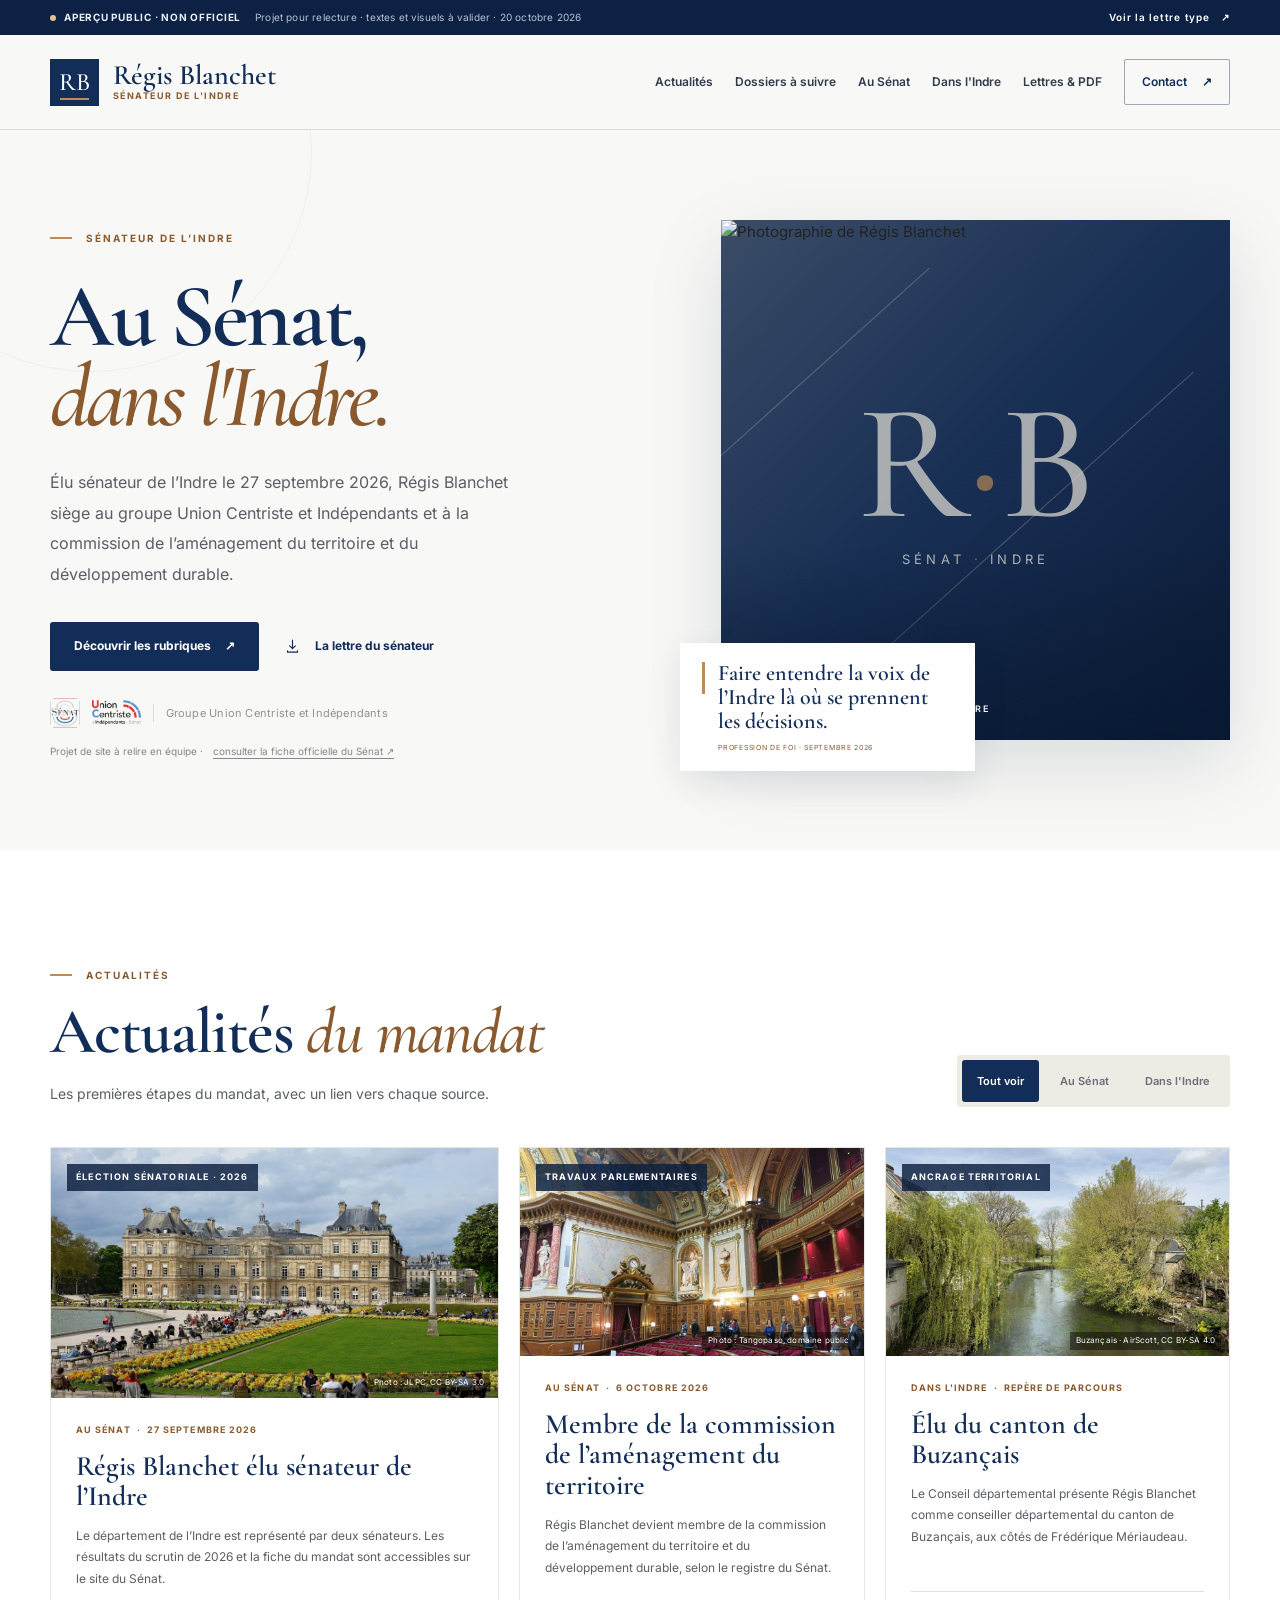
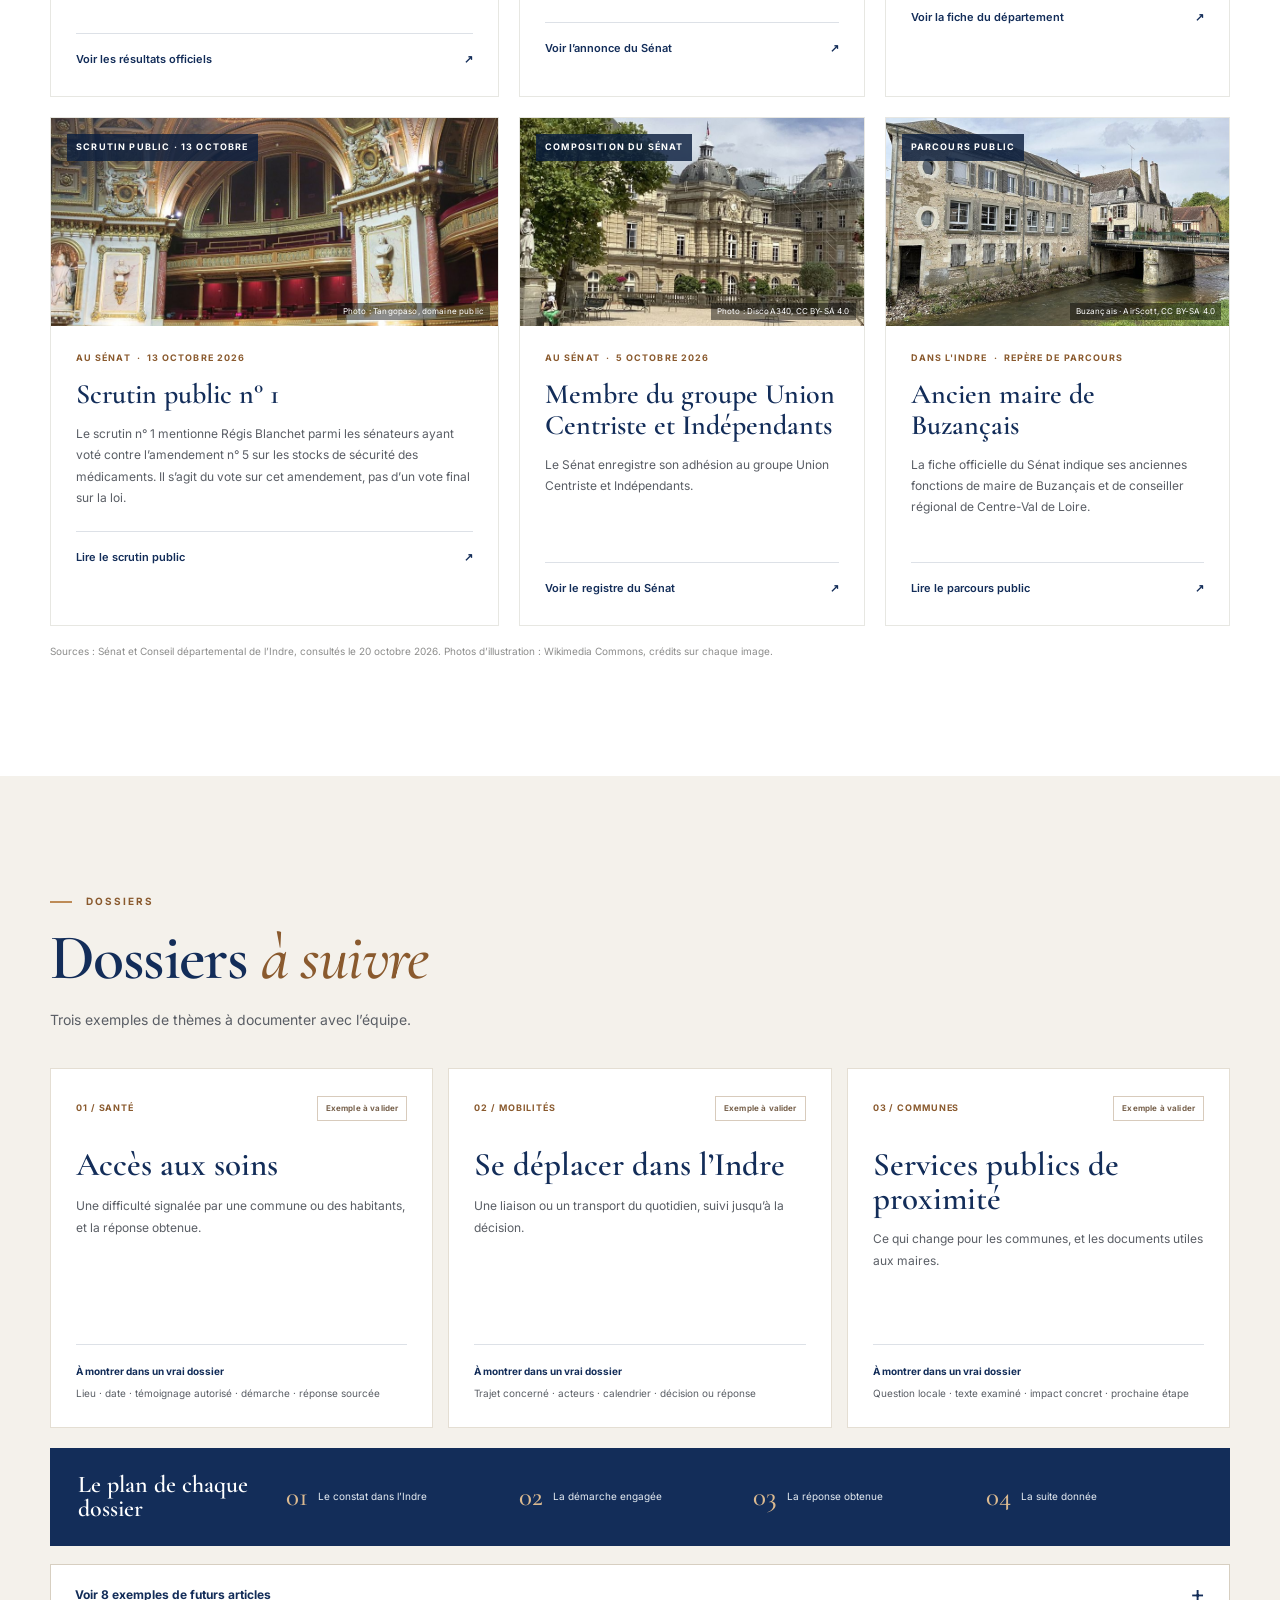
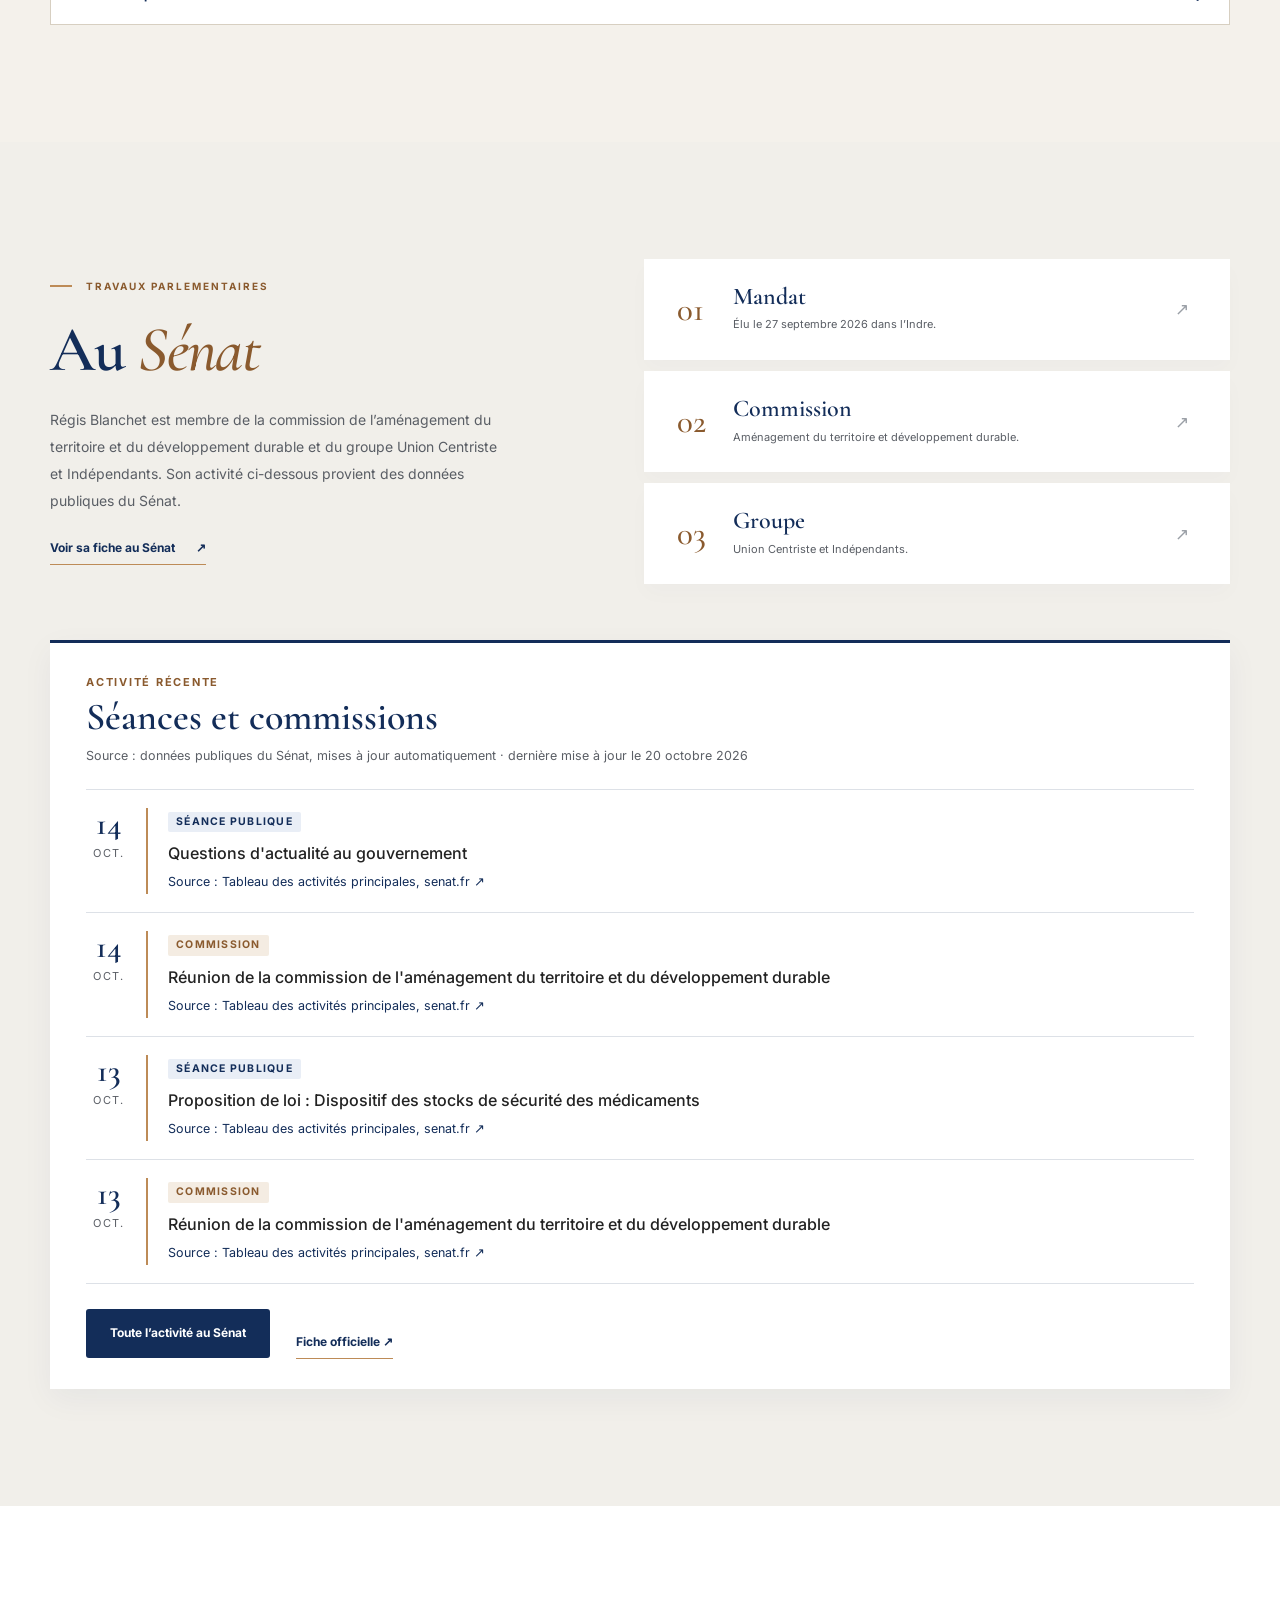
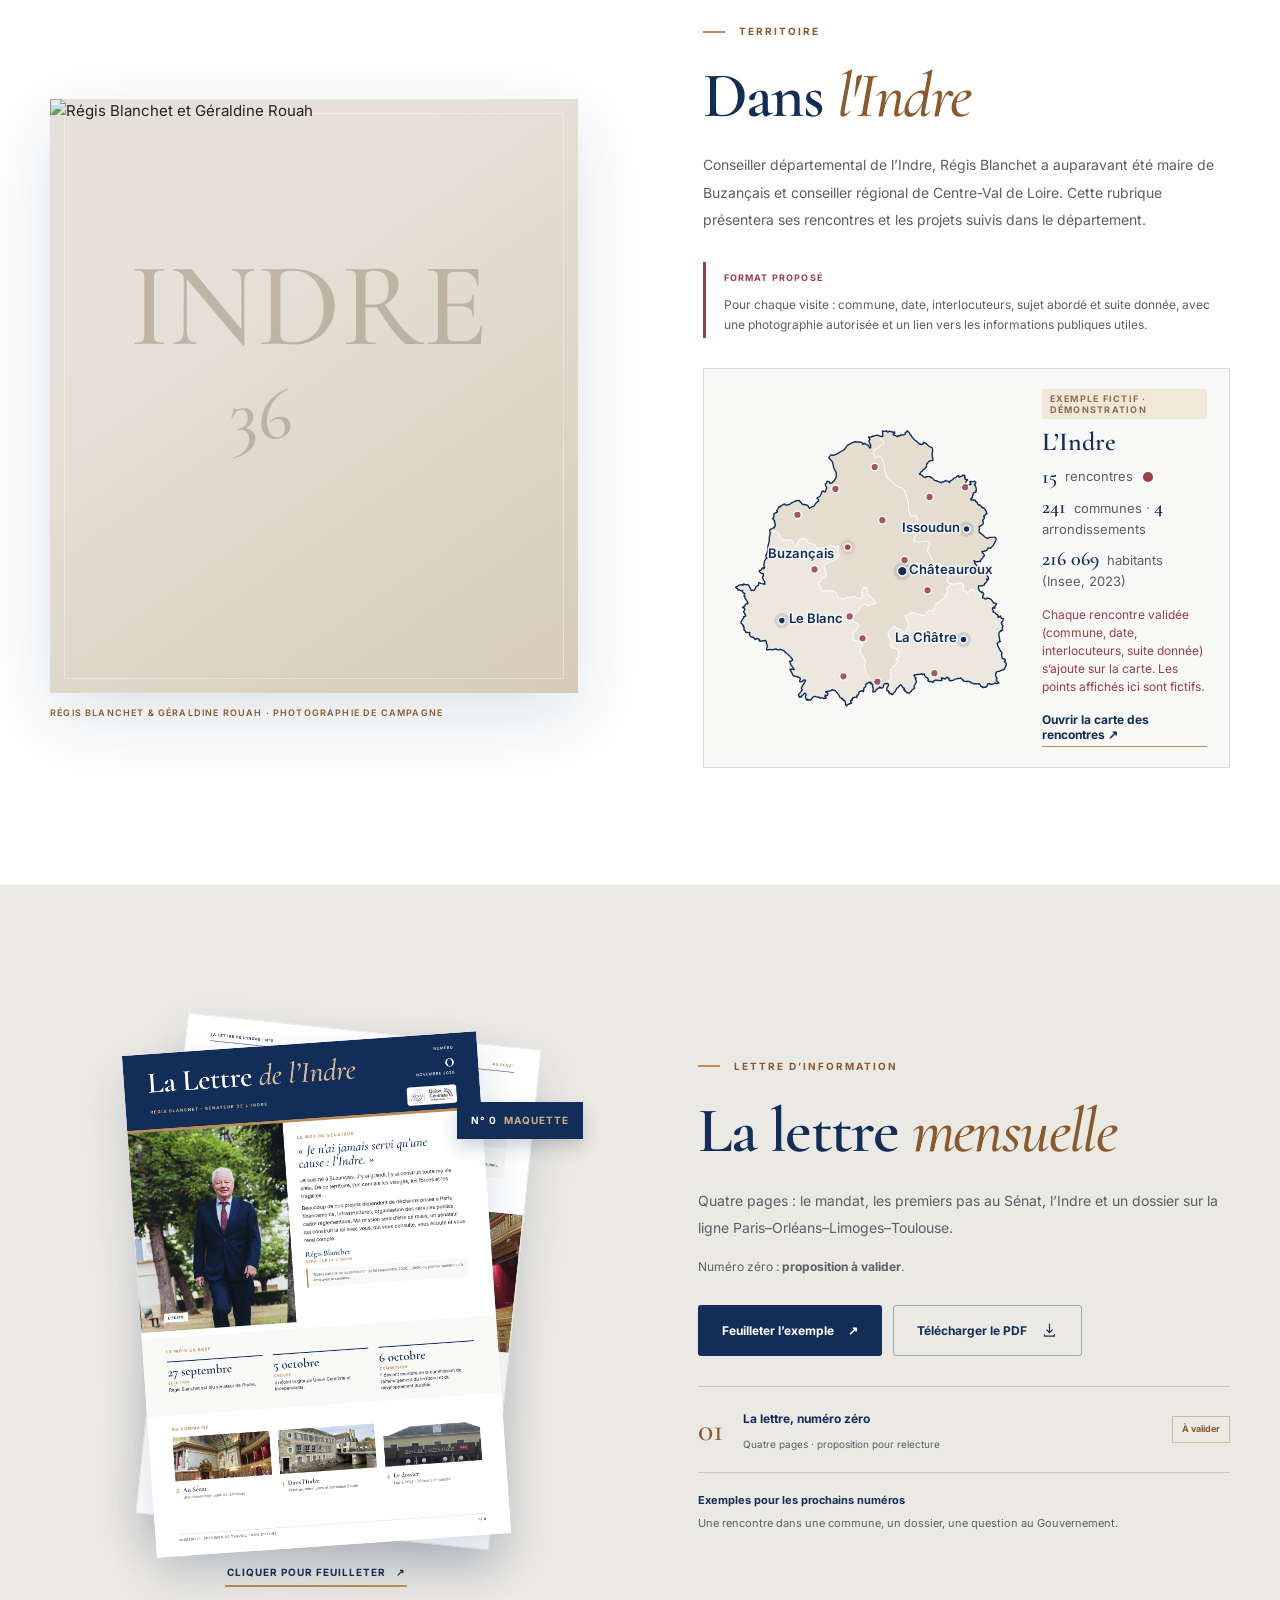
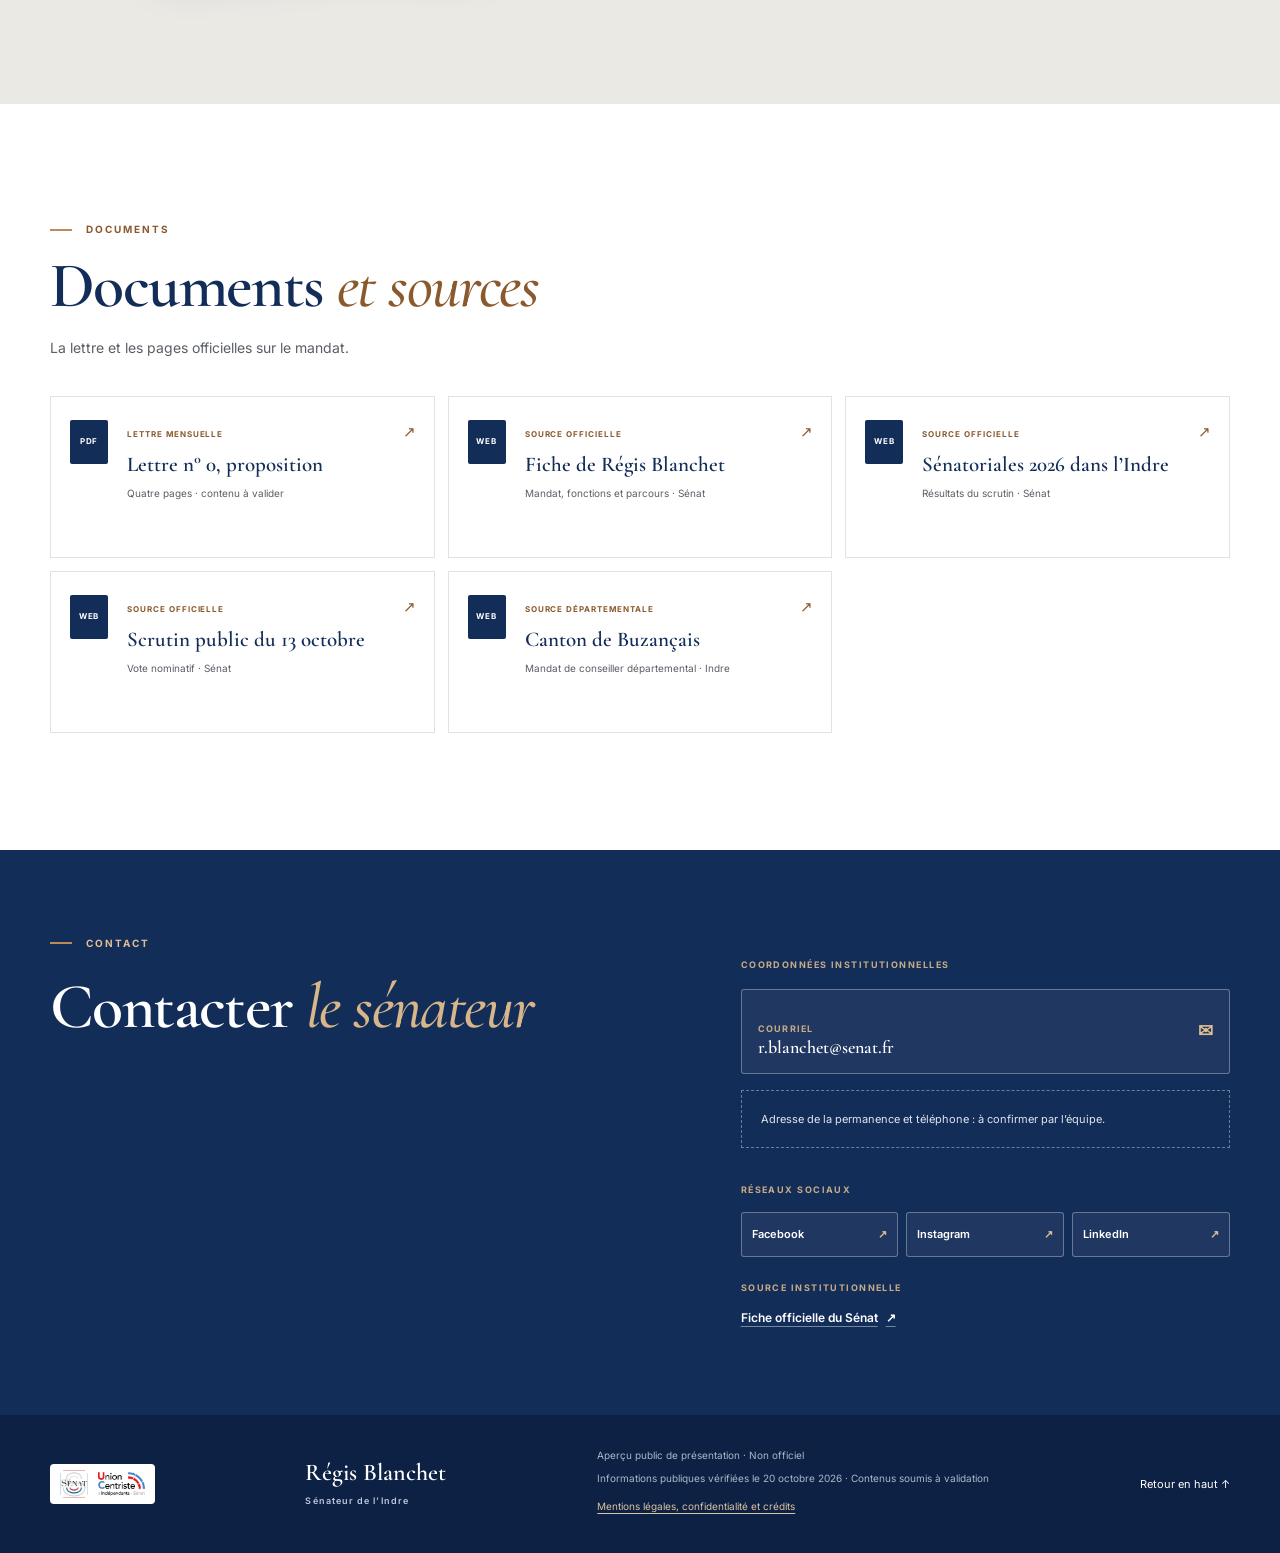
==== commit e60a4231: "Relecture anti-tics d'écriture IA : tirets cadratins, énumérations par trois, phrases de remplissage" ====
--- a/index.html
+++ b/index.html
@@ -17,7 +17,7 @@
   <link rel="stylesheet" href="assets/css/style.css?v=20261021-sobre1">
   <script src="assets/js/app.js?v=20261021" defer></script>
   <script src="assets/js/rencontres-data.js?v=7" defer></script>
-  <script src="assets/js/carte.js?v=7" defer></script>
+  <script src="assets/js/carte.js?v=8" defer></script>
   <script src="assets/js/travaux-data.js" defer></script>
   <script src="assets/js/travaux.js?v=3" defer></script>
 </head>
@@ -108,7 +108,7 @@
           </article>
           <article class="news-card reveal" data-category="senat">
             <div class="news-visual news-visual-group"><span class="placeholder-note">COMPOSITION DU SÉNAT</span><img class="news-photo" src="assets/photos/lux_2022.jpg" alt="" loading="lazy"><span class="img-credit">Photo : DiscoA340, CC BY-SA 4.0</span></div>
-            <div class="news-content"><div class="news-tag">AU SÉNAT <span>·</span> 5 OCTOBRE 2026</div><h3>Membre du groupe Union Centriste et Indépendants</h3><p>Le Sénat enregistre son adhésion au groupe Union Centriste et Indépendants. Sa fiche personnelle permet de retrouver ses fonctions à jour.</p><a class="fake-read" href="https://www.senat.fr/senateurs/newssgp.html" target="_blank" rel="noopener noreferrer">Voir le registre du Sénat <span aria-hidden="true">↗</span></a></div>
+            <div class="news-content"><div class="news-tag">AU SÉNAT <span>·</span> 5 OCTOBRE 2026</div><h3>Membre du groupe Union Centriste et Indépendants</h3><p>Le Sénat enregistre son adhésion au groupe Union Centriste et Indépendants.</p><a class="fake-read" href="https://www.senat.fr/senateurs/newssgp.html" target="_blank" rel="noopener noreferrer">Voir le registre du Sénat <span aria-hidden="true">↗</span></a></div>
           </article>
           <article class="news-card reveal" data-category="indre">
             <div class="news-visual news-visual-local"><span class="placeholder-note">PARCOURS PUBLIC</span><img class="news-photo" src="assets/photos/buz_indre2.jpg" alt="" loading="lazy"><span class="img-credit">Buzançais · AirScott, CC BY-SA 4.0</span></div>
@@ -123,9 +123,9 @@
       <div class="shell">
         <div class="section-heading-row compact reveal"><div><div class="section-overline"><span class="overline-square"></span> DOSSIERS</div><h2 id="dossiers-title">Dossiers <em>à suivre</em></h2><p>Trois exemples de thèmes à documenter avec l’équipe.</p></div></div>
         <div class="dossier-grid">
-          <article class="dossier-card reveal"><div class="dossier-top"><span>01 / SANTÉ</span><span class="dossier-status">Exemple à valider</span></div><h3>Accès aux soins</h3><p>Partir d’une difficulté concrète remontée par une commune ou des habitants, expliquer les interlocuteurs rencontrés, puis publier la réponse et les suites.</p><div class="dossier-proof"><b>À montrer dans un vrai dossier</b><span>Lieu · date · témoignage autorisé · démarche · réponse sourcée</span></div></article>
-          <article class="dossier-card reveal"><div class="dossier-top"><span>02 / MOBILITÉS</span><span class="dossier-status">Exemple à valider</span></div><h3>Se déplacer dans l’Indre</h3><p>Suivre un problème de liaison ou de transport du quotidien depuis le terrain jusqu’aux décisions des collectivités et aux éventuels travaux du Sénat.</p><div class="dossier-proof"><b>À montrer dans un vrai dossier</b><span>Trajet concerné · acteurs · calendrier · décision ou réponse</span></div></article>
-          <article class="dossier-card reveal"><div class="dossier-top"><span>03 / COMMUNES</span><span class="dossier-status">Exemple à valider</span></div><h3>Services publics de proximité</h3><p>Donner aux élus locaux une page claire sur le sujet suivi : ce qui change, ce qui reste en discussion et les documents utiles pour leurs communes.</p><div class="dossier-proof"><b>À montrer dans un vrai dossier</b><span>Question locale · texte examiné · impact concret · prochaine étape</span></div></article>
+          <article class="dossier-card reveal"><div class="dossier-top"><span>01 / SANTÉ</span><span class="dossier-status">Exemple à valider</span></div><h3>Accès aux soins</h3><p>Une difficulté signalée par une commune ou des habitants, et la réponse obtenue.</p><div class="dossier-proof"><b>À montrer dans un vrai dossier</b><span>Lieu · date · témoignage autorisé · démarche · réponse sourcée</span></div></article>
+          <article class="dossier-card reveal"><div class="dossier-top"><span>02 / MOBILITÉS</span><span class="dossier-status">Exemple à valider</span></div><h3>Se déplacer dans l’Indre</h3><p>Une liaison ou un transport du quotidien, suivi jusqu’à la décision.</p><div class="dossier-proof"><b>À montrer dans un vrai dossier</b><span>Trajet concerné · acteurs · calendrier · décision ou réponse</span></div></article>
+          <article class="dossier-card reveal"><div class="dossier-top"><span>03 / COMMUNES</span><span class="dossier-status">Exemple à valider</span></div><h3>Services publics de proximité</h3><p>Ce qui change pour les communes, et les documents utiles aux maires.</p><div class="dossier-proof"><b>À montrer dans un vrai dossier</b><span>Question locale · texte examiné · impact concret · prochaine étape</span></div></article>
         </div>
         <div class="dossier-method reveal"><strong>Le plan de chaque dossier</strong><ol><li><span>01</span> Le constat dans l’Indre</li><li><span>02</span> La démarche engagée</li><li><span>03</span> La réponse obtenue</li><li><span>04</span> La suite donnée</li></ol></div>
         <details class="idea-list reveal"><summary>Voir 8 exemples de futurs articles <span aria-hidden="true">+</span></summary><div class="idea-list-content"><p>Des titres de travail pour l’équipe, à utiliser uniquement lorsque les faits, les dates et les visuels correspondants seront vérifiés.</p><ol><li>À [commune], ce que les élus nous ont signalé sur l’accès aux soins.</li><li>Une liaison à suivre : [trajet].</li><li>[Service public] : ce qui change pour les communes de l’Indre.</li><li>Une question au Gouvernement sur [sujet].</li><li>Au Sénat, ce que signifie mon vote sur [amendement].</li><li>Retour en images à [commune].</li><li>Un an de mandat : cinq dossiers suivis.</li><li>La question d’un maire : [question].</li></ol></div></details>
@@ -181,8 +181,8 @@
           <p>Quatre pages : le mandat, les premiers pas au Sénat, l’Indre et un dossier sur la ligne Paris–Orléans–Limoges–Toulouse.</p>
           <p class="letters-explainer">Numéro zéro : <strong>proposition à valider</strong>.</p>
           <div class="letter-actions"><button type="button" class="btn btn-primary" id="openReader">Feuilleter l’exemple <span aria-hidden="true">↗</span></button><a class="btn btn-outline" href="documents/lettre_regis_blanchet_numero_zero.pdf" download>Télécharger le PDF <svg viewBox="0 0 24 24" aria-hidden="true"><path d="M12 3v12m0 0 4-4m-4 4-4-4M5 18v2h14v-2"/></svg></a></div>
-          <div class="letter-index"><span class="letter-index-num">01</span><div><b>La lettre — numéro zéro</b><small>Quatre pages · proposition pour relecture</small></div><span class="letter-index-tag">À valider</span></div>
-          <div class="letter-next"><b>Exemples pour les prochains numéros</b><span>Une rencontre dans une commune · un dossier expliqué sans jargon · une question ou un vote avec son lien officiel.</span></div>
+          <div class="letter-index"><span class="letter-index-num">01</span><div><b>La lettre, numéro zéro</b><small>Quatre pages · proposition pour relecture</small></div><span class="letter-index-tag">À valider</span></div>
+          <div class="letter-next"><b>Exemples pour les prochains numéros</b><span>Une rencontre dans une commune, un dossier, une question au Gouvernement.</span></div>
         </div>
       </div>
     </section>
@@ -191,7 +191,7 @@
       <div class="shell">
         <div class="section-heading-row compact reveal"><div><div class="section-overline"><span class="overline-square"></span> DOCUMENTS</div><h2 id="docs-title">Documents <em>et sources</em></h2><p>La lettre et les pages officielles sur le mandat.</p></div></div>
         <div class="doc-grid">
-          <a class="doc-tile doc-featured reveal" href="documents/lettre_regis_blanchet_numero_zero.pdf" target="_blank" rel="noopener"><span class="doc-icon" aria-hidden="true">PDF</span><div><span class="doc-type">LETTRE MENSUELLE</span><h3>Lettre n°00 — proposition</h3><p>Quatre pages · contenu à valider</p></div><span class="doc-arrow" aria-hidden="true">↗</span></a>
+          <a class="doc-tile doc-featured reveal" href="documents/lettre_regis_blanchet_numero_zero.pdf" target="_blank" rel="noopener"><span class="doc-icon" aria-hidden="true">PDF</span><div><span class="doc-type">LETTRE MENSUELLE</span><h3>Lettre n° 0, proposition</h3><p>Quatre pages · contenu à valider</p></div><span class="doc-arrow" aria-hidden="true">↗</span></a>
           <a class="doc-tile doc-featured reveal" href="https://www.senat.fr/senateur/blanchet_regis21652w.html" target="_blank" rel="noopener noreferrer"><span class="doc-icon" aria-hidden="true">WEB</span><div><span class="doc-type">SOURCE OFFICIELLE</span><h3>Fiche de Régis Blanchet</h3><p>Mandat, fonctions et parcours · Sénat</p></div><span class="doc-arrow" aria-hidden="true">↗</span></a>
           <a class="doc-tile doc-featured reveal" href="https://senatoriales2026.senat.fr/departement/36-indre" target="_blank" rel="noopener noreferrer"><span class="doc-icon" aria-hidden="true">WEB</span><div><span class="doc-type">SOURCE OFFICIELLE</span><h3>Sénatoriales 2026 dans l’Indre</h3><p>Résultats du scrutin · Sénat</p></div><span class="doc-arrow" aria-hidden="true">↗</span></a>
           <a class="doc-tile doc-featured reveal" href="https://www.senat.fr/scrutin-public/2026/scr2026-1.html" target="_blank" rel="noopener noreferrer"><span class="doc-icon" aria-hidden="true">WEB</span><div><span class="doc-type">SOURCE OFFICIELLE</span><h3>Scrutin public du 13 octobre</h3><p>Vote nominatif · Sénat</p></div><span class="doc-arrow" aria-hidden="true">↗</span></a>
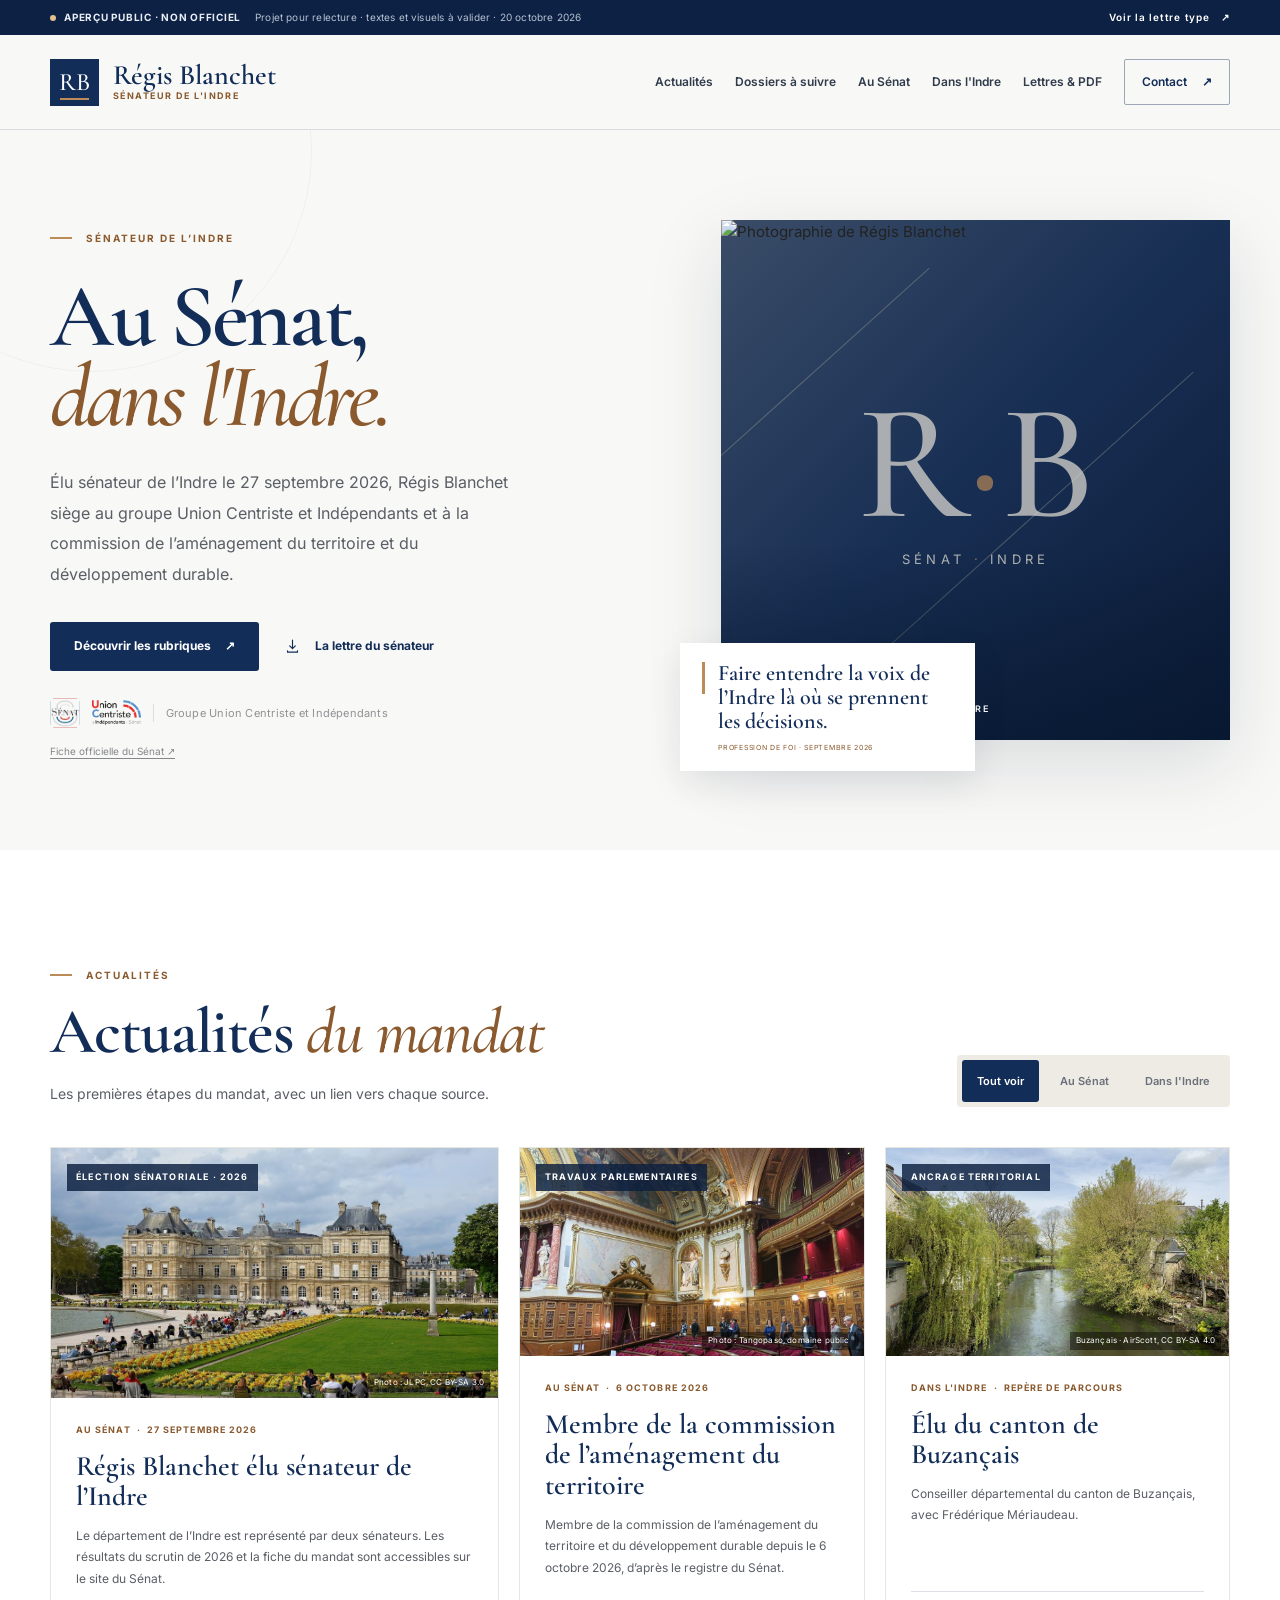
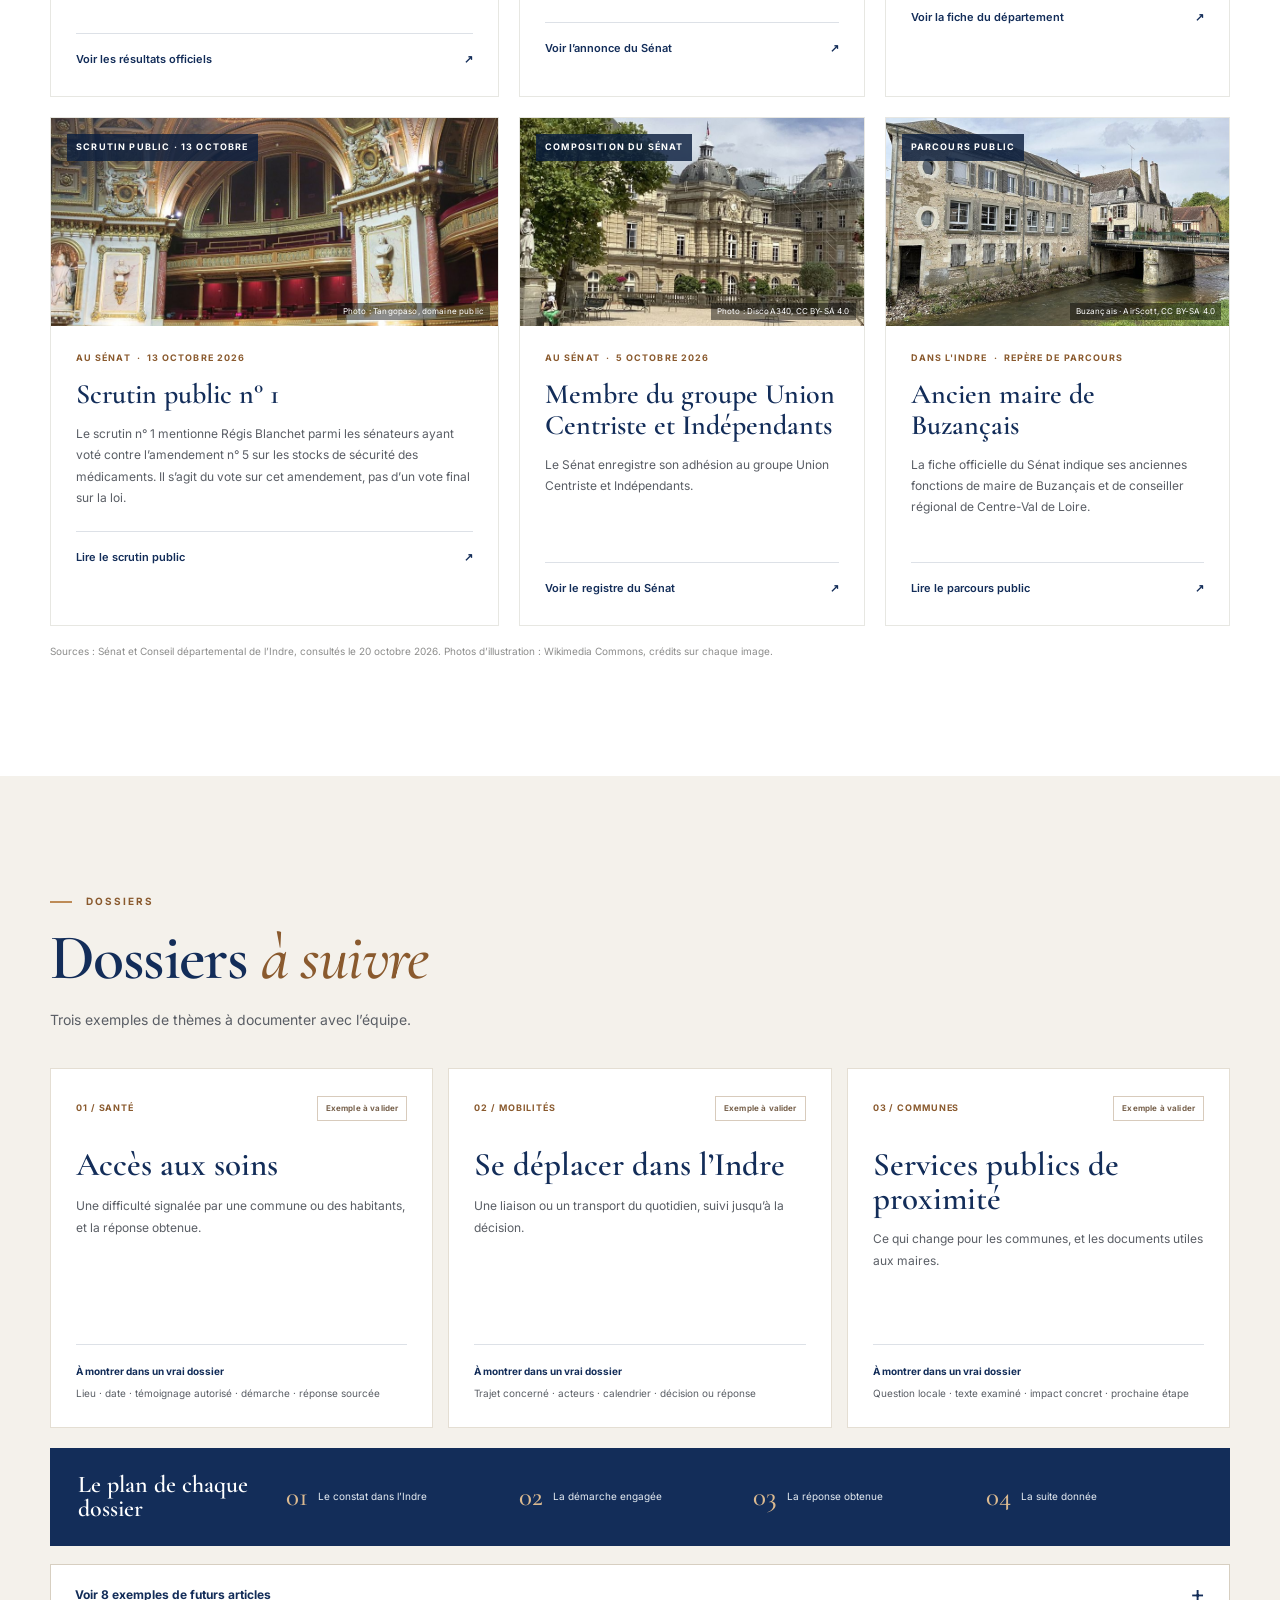
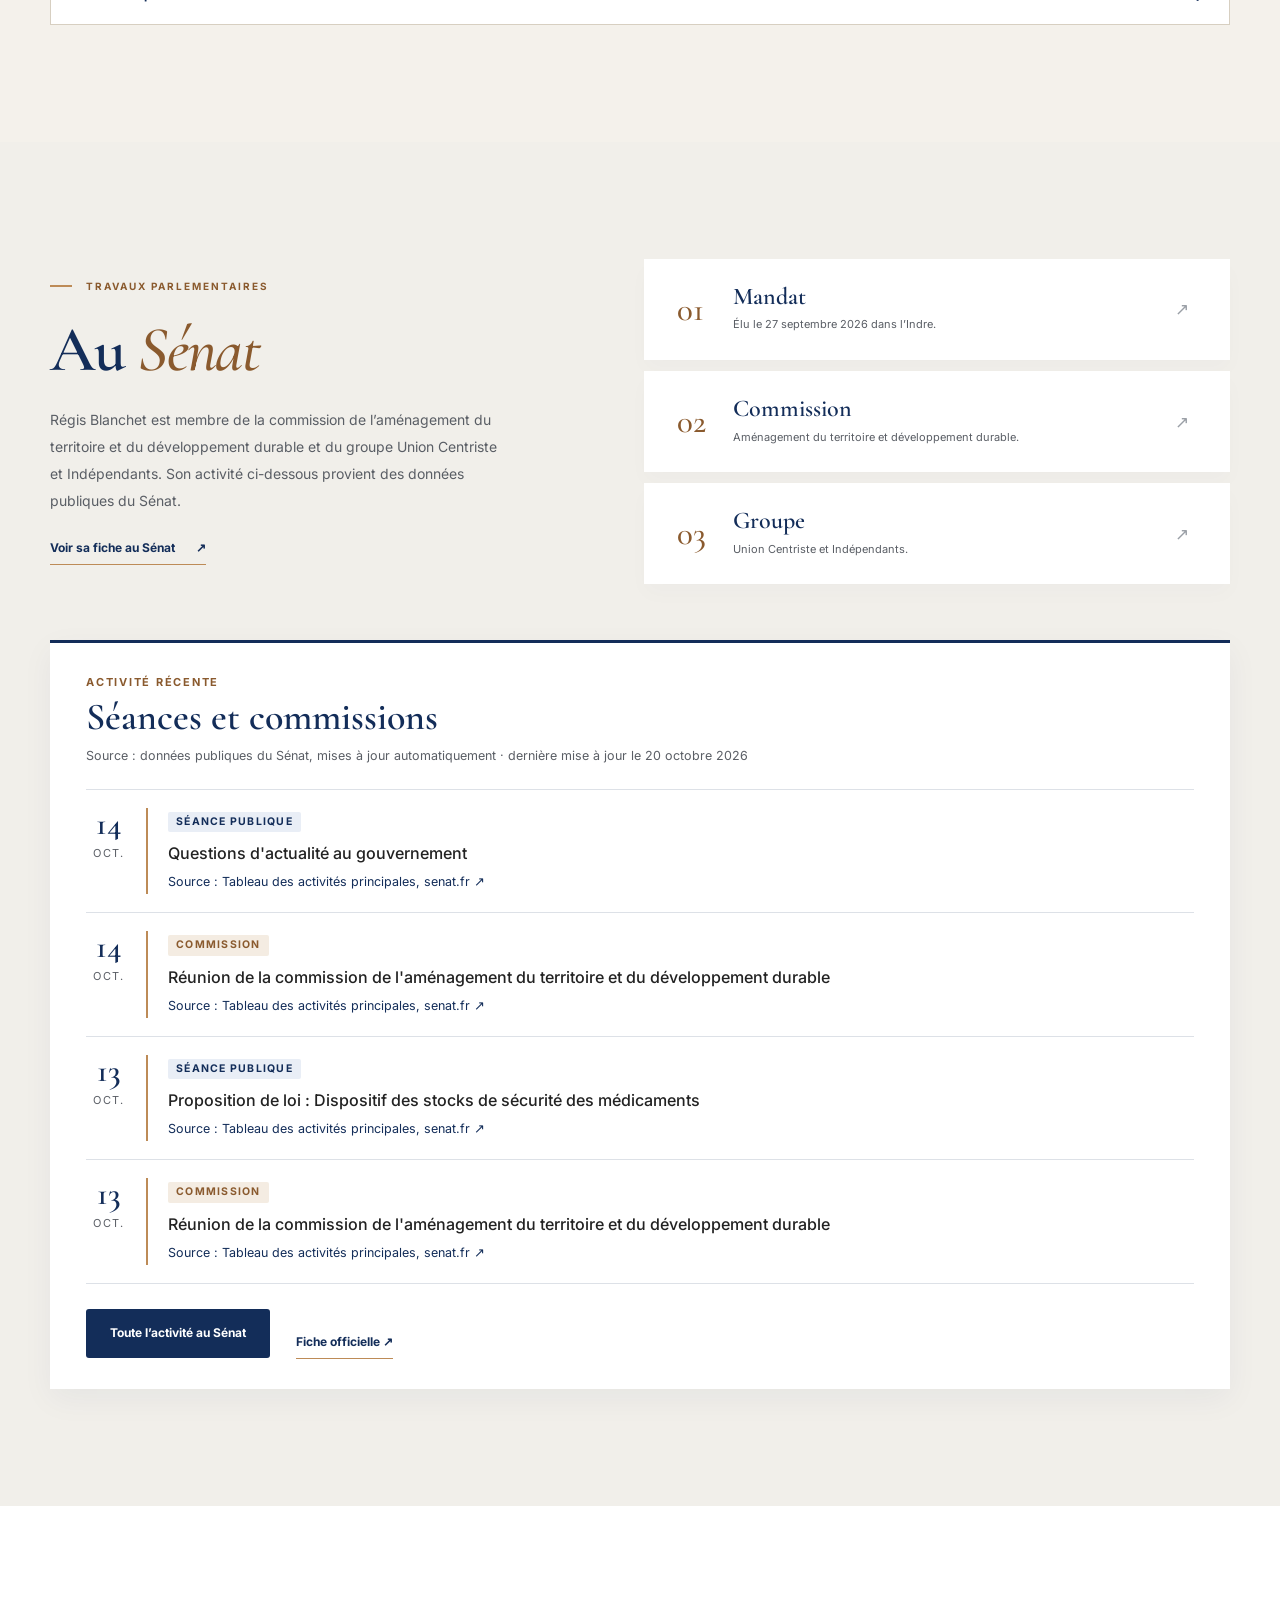
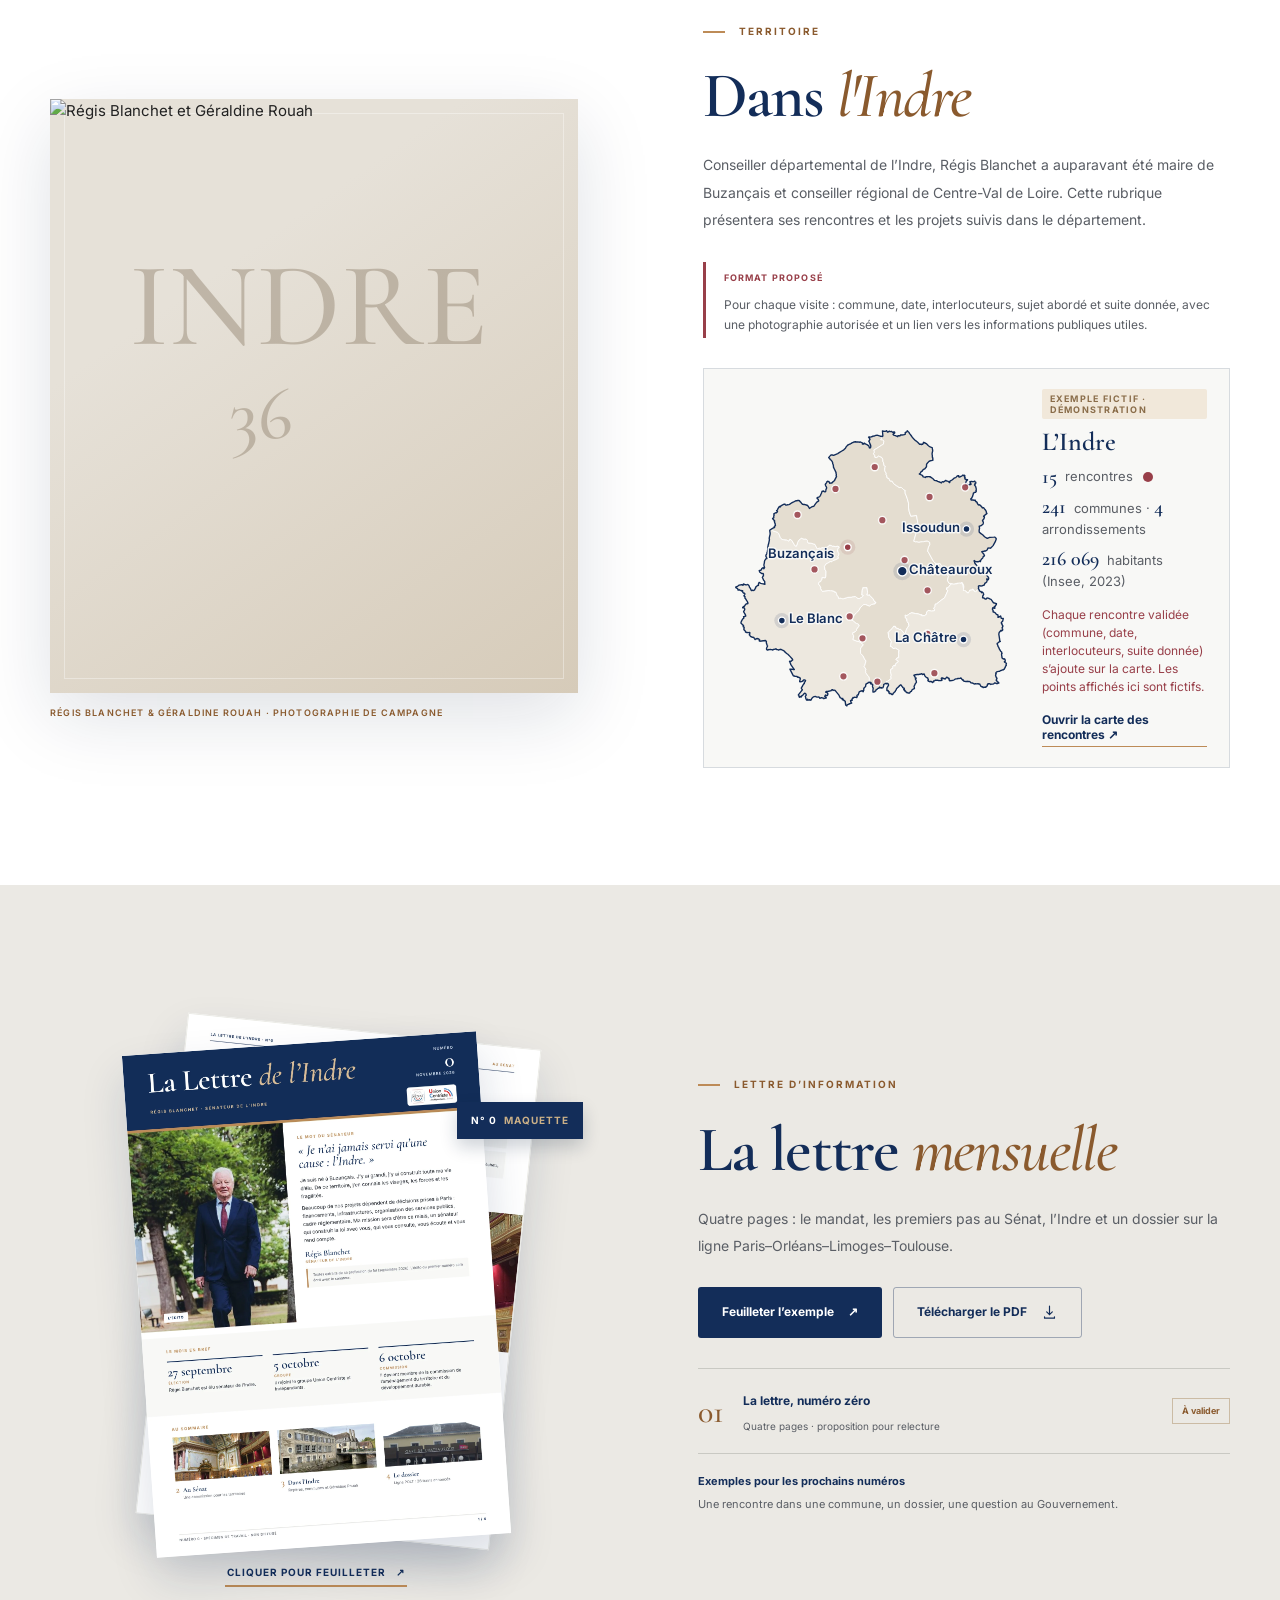
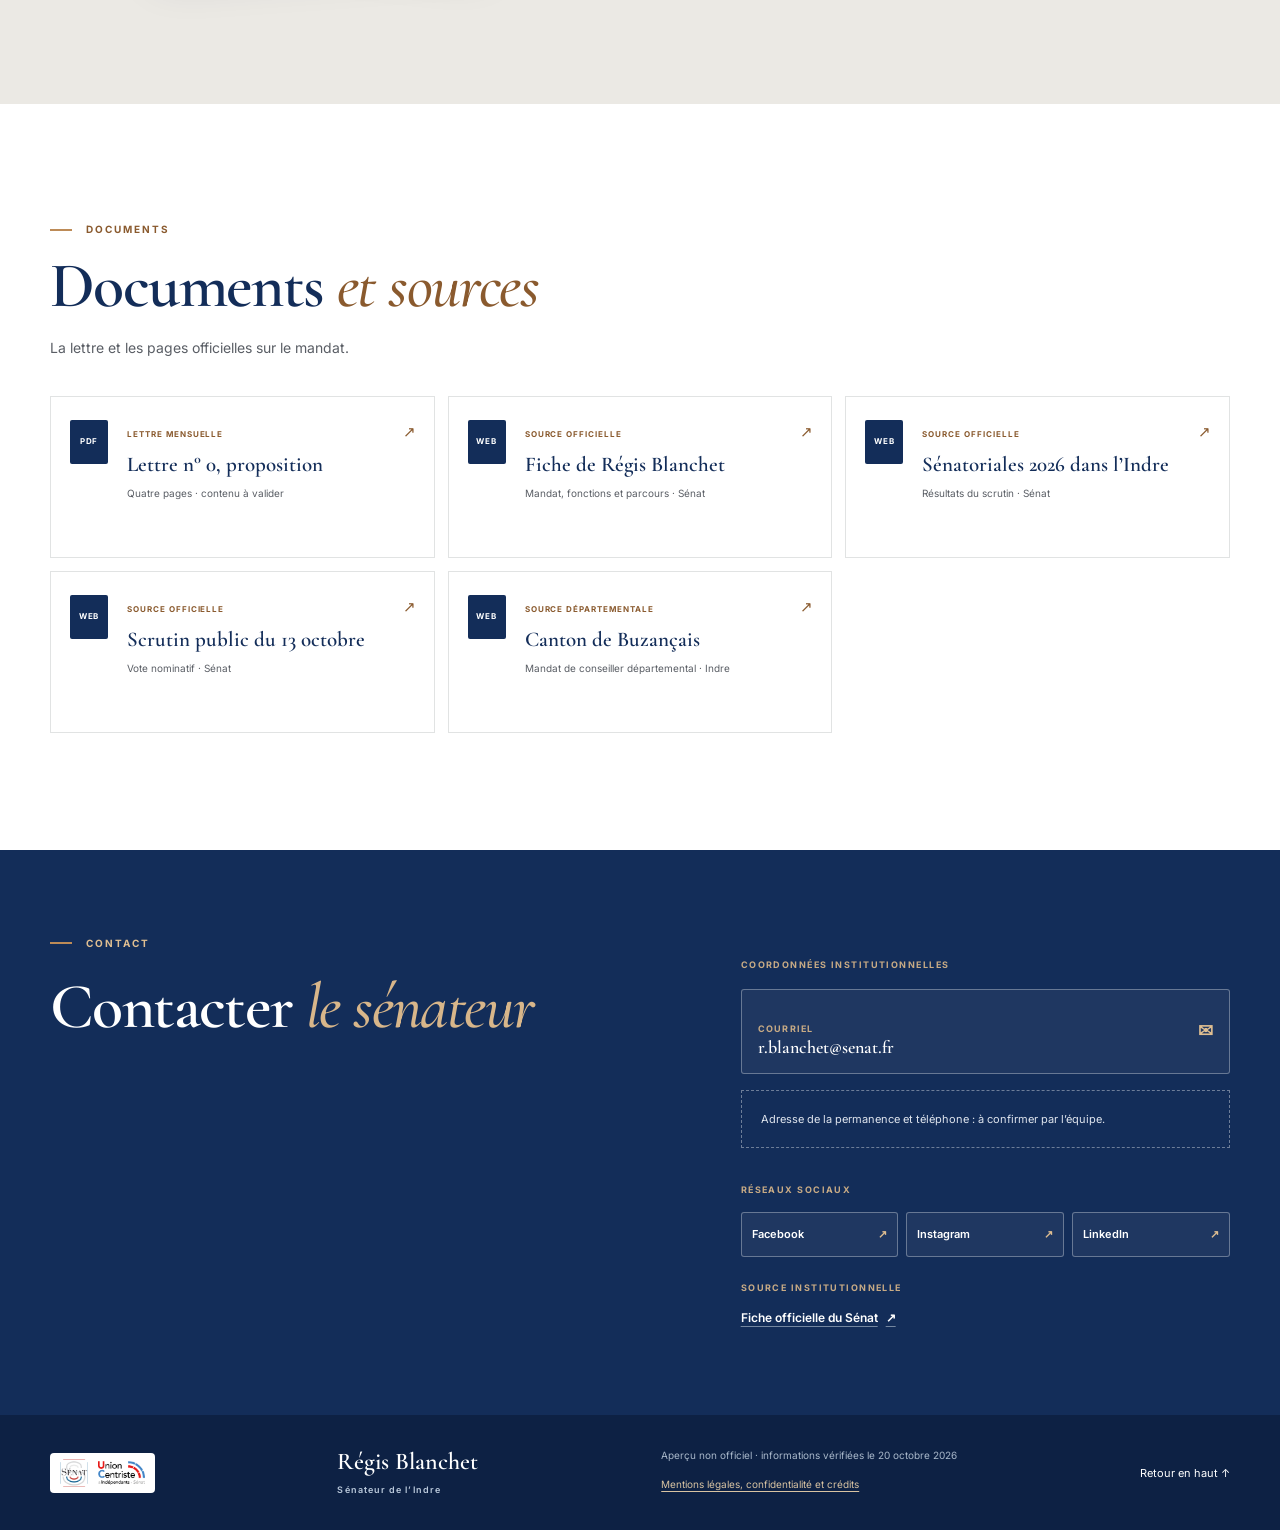
==== commit 06802412: "Relecture humaniser-texte : précautions dédoublées, tirets, formulations directes ; « ville natale »" ====
--- a/index.html
+++ b/index.html
@@ -7,17 +7,17 @@
   <meta name="robots" content="noindex,nofollow,noarchive">
   <meta name="description" content="Aperçu non officiel du projet de site de Régis Blanchet, sénateur de l'Indre : repères vérifiés et lettre d'information proposée pour relecture.">
   <meta property="og:type" content="website">
-  <meta property="og:title" content="Régis Blanchet — Aperçu non officiel">
+  <meta property="og:title" content="Régis Blanchet, sénateur de l’Indre (aperçu non officiel)">
   <meta property="og:description" content="Projet de site du sénateur de l’Indre à découvrir et à relire en équipe.">
   <meta property="og:url" content="https://alybar.github.io/regis-blanchet/">
   <meta property="og:image" content="https://alybar.github.io/regis-blanchet/assets/photos/regis-blanchet.jpg">
-  <title>Régis Blanchet — Sénateur de l'Indre | Aperçu non officiel</title>
+  <title>Régis Blanchet, sénateur de l’Indre | Aperçu non officiel</title>
   <link rel="icon" type="image/svg+xml" href="favicon.svg">
   <link rel="stylesheet" href="assets/css/fonts.css?v=1">
   <link rel="stylesheet" href="assets/css/style.css?v=20261021-sobre1">
   <script src="assets/js/app.js?v=20261021" defer></script>
-  <script src="assets/js/rencontres-data.js?v=7" defer></script>
-  <script src="assets/js/carte.js?v=8" defer></script>
+  <script src="assets/js/rencontres-data.js?v=8" defer></script>
+  <script src="assets/js/carte.js?v=9" defer></script>
   <script src="assets/js/travaux-data.js" defer></script>
   <script src="assets/js/travaux.js?v=3" defer></script>
 </head>
@@ -63,7 +63,7 @@
             <a class="btn btn-quiet" href="#lettres"><svg viewBox="0 0 24 24" aria-hidden="true"><path d="M12 3v12m0 0 4-4m-4 4-4-4M5 18v2h14v-2"/></svg> La lettre du sénateur</a>
           </div>
           <div class="hero-logos"><img src="assets/logos/senat.png" alt="Sénat" width="30" height="30" style="height:30px;width:auto"><img src="assets/logos/union-centriste.png" alt="Groupe Union Centriste et Indépendants" width="48" height="25" style="height:25px;width:auto"><span>Groupe Union Centriste et Indépendants</span></div>
-          <div class="hero-subnote">Projet de site à relire en équipe · <a href="https://www.senat.fr/senateur/blanchet_regis21652w.html" target="_blank" rel="noopener noreferrer">consulter la fiche officielle du Sénat ↗</a></div>
+          <div class="hero-subnote"><a href="https://www.senat.fr/senateur/blanchet_regis21652w.html" target="_blank" rel="noopener noreferrer">Fiche officielle du Sénat ↗</a></div>
         </div>
         <div class="hero-visual">
           <div class="hero-photo-wrap">
@@ -96,11 +96,11 @@
           </article>
           <article class="news-card reveal" data-category="senat">
             <div class="news-visual news-visual-stone"><span class="placeholder-note">TRAVAUX PARLEMENTAIRES</span><img class="news-photo" src="assets/photos/hemi_est.jpg" alt="" loading="lazy"><span class="img-credit">Photo : Tangopaso, domaine public</span></div>
-            <div class="news-content"><div class="news-tag">AU SÉNAT <span>·</span> 6 OCTOBRE 2026</div><h3>Membre de la commission de l’aménagement du territoire</h3><p>Régis Blanchet devient membre de la commission de l’aménagement du territoire et du développement durable, selon le registre du Sénat.</p><a class="fake-read" href="https://www.senat.fr/senateurs/news.html" target="_blank" rel="noopener noreferrer">Voir l’annonce du Sénat <span aria-hidden="true">↗</span></a></div>
+            <div class="news-content"><div class="news-tag">AU SÉNAT <span>·</span> 6 OCTOBRE 2026</div><h3>Membre de la commission de l’aménagement du territoire</h3><p>Membre de la commission de l’aménagement du territoire et du développement durable depuis le 6 octobre 2026, d’après le registre du Sénat.</p><a class="fake-read" href="https://www.senat.fr/senateurs/news.html" target="_blank" rel="noopener noreferrer">Voir l’annonce du Sénat <span aria-hidden="true">↗</span></a></div>
           </article>
           <article class="news-card reveal" data-category="indre">
             <div class="news-visual news-visual-warm"><span class="placeholder-note">ANCRAGE TERRITORIAL</span><img class="news-photo" src="assets/photos/buz_indre1.jpg" alt="" loading="lazy"><span class="img-credit">Buzançais · AirScott, CC BY-SA 4.0</span></div>
-            <div class="news-content"><div class="news-tag">DANS L'INDRE <span>·</span> REPÈRE DE PARCOURS</div><h3>Élu du canton de Buzançais</h3><p>Le Conseil départemental présente Régis Blanchet comme conseiller départemental du canton de Buzançais, aux côtés de Frédérique Mériaudeau.</p><a class="fake-read" href="https://www.indre.fr/fr/annuaire-des-cantons/canton-de-buzancais" target="_blank" rel="noopener noreferrer">Voir la fiche du département <span aria-hidden="true">↗</span></a></div>
+            <div class="news-content"><div class="news-tag">DANS L'INDRE <span>·</span> REPÈRE DE PARCOURS</div><h3>Élu du canton de Buzançais</h3><p>Conseiller départemental du canton de Buzançais, avec Frédérique Mériaudeau.</p><a class="fake-read" href="https://www.indre.fr/fr/annuaire-des-cantons/canton-de-buzancais" target="_blank" rel="noopener noreferrer">Voir la fiche du département <span aria-hidden="true">↗</span></a></div>
           </article>
           <article class="news-card reveal" data-category="senat">
             <div class="news-visual news-visual-ballot"><span class="placeholder-note">SCRUTIN PUBLIC · 13 OCTOBRE</span><img class="news-photo" src="assets/photos/hemi_trib.jpg" alt="" loading="lazy"><span class="img-credit">Photo : Tangopaso, domaine public</span></div>
@@ -160,7 +160,7 @@
           <h2 id="territoire-title">Dans <em>l'Indre</em></h2>
           <p>Conseiller départemental de l’Indre, Régis Blanchet a auparavant été maire de Buzançais et conseiller régional de Centre-Val de Loire. Cette rubrique présentera ses rencontres et les projets suivis dans le département.</p>
           <div class="territoire-note"><span>FORMAT PROPOSÉ</span><p>Pour chaque visite : commune, date, interlocuteurs, sujet abordé et suite donnée, avec une photographie autorisée et un lien vers les informations publiques utiles.</p></div>
-          <figure class="indre-card" tabindex="0" role="button" aria-label="Ouvrir la carte des rencontres en grand"><svg class="indre-map" viewBox="0 0 420 426" role="img" aria-labelledby="indreMapTitle"><title id="indreMapTitle">Carte de l’Indre : arrondissements, villes principales et rencontres (exemple fictif)</title><path class="arr" d="M24.2,270.8 L24.8,269.3 L26.3,268.9 L28.4,265.6 L30.5,264.4 L31.7,264.4 L30.9,261.6 L30.0,260.2 L27.5,256.8 L27.7,254.5 L27.1,251.3 L26.7,249.4 L25.2,249.0 L24.1,247.2 L22.5,246.2 L21.1,245.4 L19.2,244.4 L17.3,244.7 L16.9,243.0 L14.7,241.8 L17.2,239.0 L22.7,237.1 L24.8,236.6 L26.1,236.3 L28.4,237.1 L30.2,237.1 L31.5,236.9 L33.7,239.1 L34.2,241.1 L36.6,245.5 L38.3,244.9 L40.1,245.4 L41.6,244.3 L42.6,242.5 L42.8,240.6 L44.9,238.7 L47.0,238.0 L47.1,235.8 L48.0,233.8 L50.3,235.1 L56.1,233.9 L54.3,230.3 L52.6,226.6 L54.3,224.3 L54.3,222.5 L53.6,220.8 L51.6,221.0 L49.1,219.2 L49.9,216.1 L51.3,215.5 L52.4,213.3 L54.2,212.8 L55.2,213.4 L55.5,211.7 L55.1,210.0 L55.6,205.1 L55.9,202.4 L57.3,200.4 L58.8,199.3 L58.6,197.3 L57.8,194.4 L59.3,192.1 L59.3,190.5 L60.5,186.1 L60.3,184.1 L61.7,177.8 L62.9,172.2 L63.3,166.3 L63.9,163.7 L63.5,160.6 L63.4,158.3 L66.0,156.3 L67.4,158.5 L69.5,159.6 L72.2,160.3 L74.6,161.2 L76.4,162.9 L78.8,169.1 L79.5,170.0 L81.1,171.1 L82.4,172.0 L83.4,171.8 L85.4,172.1 L88.1,172.3 L89.3,173.2 L91.0,173.9 L92.1,171.3 L94.3,171.9 L95.8,173.8 L98.7,178.5 L100.0,180.9 L101.9,181.2 L103.1,178.1 L103.6,176.2 L104.7,173.7 L105.8,172.4 L107.9,170.6 L108.9,169.8 L113.0,171.1 L114.5,171.1 L116.0,170.8 L118.0,173.0 L118.1,174.7 L119.0,176.7 L122.9,176.9 L126.7,178.0 L128.8,178.6 L129.9,180.8 L131.5,183.9 L132.1,185.0 L135.6,184.0 L137.4,184.5 L138.7,183.5 L141.2,183.4 L143.0,183.7 L145.4,183.0 L147.0,182.2 L148.8,181.3 L149.6,179.7 L152.8,180.4 L154.0,181.2 L155.8,181.2 L158.3,181.9 L162.0,181.3 L164.2,182.5 L162.0,185.4 L161.8,186.6 L161.8,188.2 L162.7,190.5 L163.5,192.1 L163.3,194.0 L162.8,195.2 L161.9,197.0 L162.5,197.8 L163.4,198.3 L161.8,199.4 L159.6,200.6 L158.3,201.2 L154.9,202.2 L153.0,204.1 L151.1,203.6 L149.1,204.8 L148.1,205.5 L147.2,206.0 L144.6,207.2 L143.6,209.3 L142.6,210.6 L143.4,215.8 L144.6,216.8 L144.9,218.1 L144.8,221.2 L144.6,224.7 L144.4,226.0 L143.7,227.5 L139.4,226.5 L139.0,229.4 L138.0,230.9 L137.3,232.5 L135.0,233.3 L133.9,235.9 L136.9,240.0 L137.3,240.8 L136.6,242.0 L137.3,242.6 L138.4,245.3 L140.0,246.7 L142.7,246.2 L147.8,245.6 L151.3,245.7 L153.5,245.8 L157.0,246.7 L157.4,248.0 L158.4,247.7 L159.3,247.9 L160.1,250.1 L160.4,251.3 L161.4,253.2 L162.6,254.4 L163.0,256.8 L164.5,256.7 L165.8,256.5 L167.2,257.0 L168.5,257.3 L170.3,257.3 L174.8,255.9 L176.4,255.4 L181.6,255.2 L182.9,254.7 L184.3,254.4 L187.5,254.2 L188.5,255.1 L190.4,256.5 L192.8,257.4 L195.2,255.8 L196.7,255.2 L197.6,254.6 L198.7,252.5 L196.5,252.1 L197.0,245.3 L197.9,242.7 L198.0,241.4 L204.1,241.3 L204.8,245.8 L205.0,248.6 L204.6,250.7 L204.0,251.8 L206.5,252.0 L208.2,251.6 L208.3,252.6 L213.1,257.6 L215.5,262.1 L217.3,262.2 L215.9,264.9 L213.0,265.4 L210.7,265.9 L207.8,268.2 L201.6,265.7 L199.0,266.1 L197.8,267.3 L194.6,270.3 L192.6,274.3 L189.3,277.4 L186.2,280.8 L184.7,282.7 L183.2,284.6 L182.7,286.9 L182.7,288.7 L184.6,289.6 L188.7,293.1 L191.0,293.6 L193.0,295.5 L192.4,297.4 L189.1,301.8 L189.2,303.3 L187.3,305.1 L185.2,306.4 L183.8,306.4 L183.4,308.4 L184.9,310.8 L184.9,312.9 L183.9,316.5 L188.3,318.4 L193.8,319.9 L198.9,323.8 L197.4,326.4 L195.1,328.5 L194.8,330.8 L194.9,334.6 L194.9,336.6 L198.4,339.9 L201.3,346.1 L202.8,347.1 L201.9,351.0 L200.9,354.2 L200.1,355.4 L202.5,359.3 L202.8,360.2 L202.1,361.3 L202.4,362.7 L202.3,364.3 L203.0,365.5 L204.3,366.7 L204.6,368.0 L206.4,369.8 L207.1,370.6 L207.7,372.4 L207.6,375.9 L206.7,377.0 L205.9,378.5 L205.3,379.8 L203.2,380.8 L202.7,381.8 L202.2,384.3 L200.7,386.2 L200.0,386.9 L199.4,388.6 L199.5,390.3 L198.8,391.0 L198.6,392.1 L197.4,390.5 L192.9,392.4 L190.4,396.7 L189.8,398.4 L189.8,399.7 L188.4,400.0 L186.6,400.2 L185.1,400.7 L183.8,400.5 L182.6,402.4 L182.7,404.7 L181.3,404.9 L180.4,404.9 L180.7,406.7 L181.4,408.0 L180.8,408.9 L179.2,409.3 L178.4,409.4 L176.2,410.7 L175.1,412.4 L173.3,411.2 L173.2,409.0 L172.8,406.3 L170.9,405.0 L168.6,403.7 L169.1,401.8 L166.0,400.9 L163.6,397.1 L158.6,390.9 L157.3,389.7 L155.0,390.3 L153.8,389.1 L152.0,390.6 L148.7,391.6 L147.8,391.5 L144.9,391.8 L144.5,392.9 L146.3,392.9 L147.3,394.2 L147.3,395.2 L146.8,397.6 L145.2,397.5 L143.2,398.4 L144.1,399.4 L144.4,401.4 L143.0,401.8 L141.4,401.6 L139.6,400.9 L137.9,400.7 L134.8,399.8 L129.2,398.9 L126.0,400.2 L123.9,402.4 L122.7,404.3 L121.3,404.2 L120.0,404.2 L118.4,403.0 L117.3,404.4 L116.4,403.3 L115.5,400.9 L115.7,397.6 L115.8,395.3 L113.1,394.9 L110.8,397.5 L109.8,398.2 L109.4,399.1 L108.1,399.8 L106.3,400.0 L105.8,398.5 L104.8,396.7 L110.6,389.2 L109.2,386.6 L110.5,384.7 L111.5,382.4 L113.4,380.4 L114.7,377.2 L114.4,375.3 L112.6,375.0 L111.7,376.5 L110.3,377.2 L107.5,377.7 L106.8,376.3 L107.4,373.7 L107.4,372.2 L106.0,371.5 L104.2,371.3 L100.0,369.6 L98.8,369.7 L97.0,368.0 L92.9,360.1 L94.3,359.4 L97.4,359.7 L99.0,359.8 L96.7,356.8 L93.7,352.6 L92.9,349.9 L92.6,347.8 L94.3,348.0 L96.6,346.0 L92.6,340.9 L89.0,337.4 L85.5,334.7 L83.4,332.6 L79.6,330.8 L75.8,331.9 L73.9,331.1 L72.9,330.3 L72.1,329.9 L68.4,330.8 L66.2,331.2 L64.1,330.9 L62.8,331.2 L60.1,331.6 L58.8,331.0 L59.0,328.5 L59.6,324.9 L58.4,321.0 L58.2,319.0 L54.4,318.2 L52.0,318.8 L49.7,318.9 L48.9,318.3 L48.7,317.0 L47.9,316.3 L46.6,315.6 L45.1,315.0 L42.8,315.9 L40.8,314.8 L39.6,313.4 L38.7,313.4 L37.1,312.6 L35.7,312.3 L34.6,310.2 L33.7,309.4 L34.6,306.5 L29.3,305.9 L28.2,304.4 L26.6,303.3 L26.0,302.1 L26.1,300.7 L26.1,299.1 L24.9,298.0 L25.4,295.9 L23.3,294.6 L22.3,293.1 L21.7,291.9 L23.2,288.4 L25.9,285.2 L26.1,283.3 L28.7,282.4 L28.3,281.1 L26.3,277.6 L26.8,273.9 L26.7,271.1 L24.2,270.8 Z" fill="#EDE8DF"><title>Arrondissement de Le Blanc</title></path><path class="arr" d="M148.6,53.0 L153.9,49.3 L161.8,47.2 L167.8,43.5 L173.0,39.5 L175.1,36.1 L176.4,34.6 L178.5,33.7 L180.4,33.0 L182.0,32.3 L183.1,31.4 L184.4,30.7 L188.8,30.4 L192.9,30.6 L194.1,30.3 L197.6,33.4 L199.9,32.3 L201.8,33.2 L206.7,36.0 L207.7,38.9 L208.6,39.2 L209.7,36.3 L208.4,32.8 L206.9,29.6 L207.8,27.9 L207.2,24.5 L208.0,23.1 L210.5,22.9 L212.6,21.9 L214.5,21.8 L218.9,20.7 L223.3,22.0 L226.2,22.5 L226.5,23.1 L224.2,27.1 L226.1,27.1 L227.0,27.4 L227.9,27.9 L228.7,29.3 L228.1,32.0 L228.3,33.4 L225.3,35.1 L217.7,40.1 L214.3,41.9 L214.8,44.0 L214.7,46.2 L213.6,47.3 L215.4,49.9 L215.8,52.8 L218.4,52.7 L221.2,50.5 L222.4,51.4 L224.5,52.1 L226.0,53.2 L227.0,55.5 L227.2,58.4 L228.3,60.7 L228.7,63.9 L229.4,65.1 L230.9,65.6 L230.2,67.5 L229.9,69.5 L229.9,71.5 L230.5,73.1 L231.1,74.2 L232.1,75.4 L231.9,77.6 L232.9,79.4 L233.2,82.3 L234.4,82.6 L236.4,83.6 L236.6,85.1 L237.3,86.8 L240.6,87.1 L241.4,88.2 L242.3,90.1 L243.2,91.3 L244.6,92.0 L246.7,93.6 L248.4,94.5 L250.8,96.3 L253.0,96.1 L254.2,96.4 L255.3,97.4 L257.3,99.4 L260.1,101.0 L259.3,102.3 L259.5,104.0 L259.7,105.4 L260.8,107.7 L262.5,112.4 L264.4,119.0 L264.4,126.0 L265.4,131.2 L267.6,137.8 L275.9,136.8 L277.7,146.9 L278.1,152.7 L275.6,161.2 L272.0,174.1 L274.4,174.9 L275.3,174.7 L278.4,175.1 L279.3,175.5 L281.8,174.9 L284.7,174.7 L286.0,174.7 L288.9,174.0 L291.4,173.7 L294.9,175.5 L295.2,179.0 L293.3,182.7 L292.3,187.3 L292.0,188.4 L293.2,190.0 L298.7,200.2 L300.6,203.3 L302.0,205.1 L304.5,206.6 L305.9,206.8 L308.8,206.5 L310.1,206.3 L312.8,211.0 L313.3,212.3 L314.7,213.4 L315.0,214.5 L314.9,215.9 L316.3,218.2 L317.7,218.3 L319.9,218.9 L321.6,218.9 L322.0,220.4 L320.7,222.0 L321.1,223.2 L322.2,224.7 L321.9,226.1 L320.8,230.8 L322.9,235.0 L325.8,235.3 L326.4,236.4 L323.9,238.0 L322.8,240.0 L321.1,241.7 L319.5,241.7 L319.7,244.5 L321.3,245.6 L316.6,256.1 L311.7,259.5 L305.0,264.9 L303.2,265.1 L302.9,266.5 L302.7,267.4 L302.7,268.7 L301.8,270.0 L300.9,272.1 L302.5,273.6 L301.7,274.9 L297.6,275.3 L292.8,274.3 L290.7,276.8 L290.0,278.2 L291.1,279.1 L287.8,281.8 L283.7,282.1 L282.7,281.5 L283.5,280.6 L281.5,280.5 L279.1,279.7 L278.3,279.3 L274.3,278.9 L268.9,277.7 L267.7,278.4 L266.1,278.7 L264.2,280.4 L262.9,281.0 L261.9,282.2 L260.3,281.0 L259.3,282.2 L259.9,283.6 L259.6,284.9 L261.6,286.3 L262.1,288.4 L261.8,289.9 L263.2,291.2 L264.2,292.7 L264.9,296.5 L263.1,298.8 L261.8,301.1 L261.0,302.6 L260.4,305.3 L258.7,308.4 L256.4,305.7 L255.4,304.4 L253.9,302.8 L252.9,301.8 L250.7,301.9 L249.3,300.7 L245.9,299.8 L245.1,297.4 L242.6,297.5 L241.8,299.0 L240.2,300.8 L238.0,303.3 L235.9,305.0 L234.9,306.1 L235.7,313.3 L239.5,319.4 L238.7,323.5 L238.1,326.5 L239.3,326.7 L240.4,327.1 L242.0,329.6 L245.4,328.8 L247.8,330.3 L248.7,331.0 L250.8,332.0 L250.0,334.6 L250.2,337.2 L250.0,338.4 L250.0,340.0 L250.1,342.6 L247.3,343.5 L246.3,345.4 L247.1,346.4 L249.7,347.7 L248.6,349.7 L246.7,350.6 L245.4,352.5 L245.0,353.6 L245.3,354.7 L242.8,354.4 L241.6,355.4 L241.6,356.9 L241.4,358.5 L238.8,359.4 L238.3,361.9 L238.2,362.9 L238.7,365.5 L239.5,368.3 L238.8,369.1 L238.7,370.6 L239.4,372.9 L236.7,374.9 L234.9,376.2 L233.9,377.0 L232.2,377.3 L231.2,379.3 L231.0,380.4 L228.4,381.6 L227.7,385.1 L226.5,386.6 L225.2,386.3 L223.4,385.9 L221.5,387.0 L219.4,387.8 L217.6,389.2 L217.0,390.7 L215.2,392.2 L212.7,390.7 L212.9,388.6 L212.9,386.7 L212.3,385.1 L212.5,382.3 L211.3,380.9 L210.0,380.9 L210.2,379.2 L209.2,379.0 L207.6,378.4 L206.7,377.0 L207.6,375.9 L207.7,372.4 L207.1,370.6 L206.4,369.8 L204.6,368.0 L204.3,366.7 L203.0,365.5 L202.3,364.3 L202.4,362.7 L202.1,361.3 L202.8,360.2 L202.5,359.3 L200.1,355.4 L200.9,354.2 L201.9,351.0 L202.8,347.1 L201.3,346.1 L198.4,339.9 L194.9,336.6 L194.9,334.6 L194.8,330.8 L195.1,328.5 L197.4,326.4 L198.9,323.8 L193.8,319.9 L188.3,318.4 L183.9,316.5 L184.9,312.9 L184.9,310.8 L183.4,308.4 L183.8,306.4 L185.2,306.4 L187.3,305.1 L189.2,303.3 L189.1,301.8 L192.4,297.4 L193.0,295.5 L191.0,293.6 L188.7,293.1 L184.6,289.6 L182.7,288.7 L182.7,286.9 L183.2,284.6 L184.7,282.7 L186.2,280.8 L189.3,277.4 L192.6,274.3 L194.6,270.3 L197.8,267.3 L199.0,266.1 L201.6,265.7 L207.8,268.2 L210.7,265.9 L213.0,265.4 L215.9,264.9 L217.3,262.2 L215.5,262.1 L213.1,257.6 L208.3,252.6 L208.2,251.6 L206.5,252.0 L204.0,251.8 L204.6,250.7 L205.0,248.6 L204.8,245.8 L204.1,241.3 L198.0,241.4 L197.9,242.7 L197.0,245.3 L196.5,252.1 L198.7,252.5 L197.6,254.6 L196.7,255.2 L195.2,255.8 L192.8,257.4 L190.4,256.5 L188.5,255.1 L187.5,254.2 L184.3,254.4 L182.9,254.7 L181.6,255.2 L176.4,255.4 L174.8,255.9 L170.3,257.3 L168.5,257.3 L167.2,257.0 L165.8,256.5 L164.5,256.7 L163.0,256.8 L162.6,254.4 L161.4,253.2 L160.4,251.3 L160.1,250.1 L159.3,247.9 L158.4,247.7 L157.4,248.0 L157.0,246.7 L153.5,245.8 L151.3,245.7 L147.8,245.6 L142.7,246.2 L140.0,246.7 L138.4,245.3 L137.3,242.6 L136.6,242.0 L137.3,240.8 L136.9,240.0 L133.9,235.9 L135.0,233.3 L137.3,232.5 L138.0,230.9 L139.0,229.4 L139.4,226.5 L143.7,227.5 L144.4,226.0 L144.6,224.7 L144.8,221.2 L144.9,218.1 L144.6,216.8 L143.4,215.8 L142.6,210.6 L143.6,209.3 L144.6,207.2 L147.2,206.0 L148.1,205.5 L149.1,204.8 L151.1,203.6 L153.0,204.1 L154.9,202.2 L158.3,201.2 L159.6,200.6 L161.8,199.4 L163.4,198.3 L162.5,197.8 L161.9,197.0 L162.8,195.2 L163.3,194.0 L163.5,192.1 L162.7,190.5 L161.8,188.2 L161.8,186.6 L162.0,185.4 L164.2,182.5 L162.0,181.3 L158.3,181.9 L155.8,181.2 L154.0,181.2 L152.8,180.4 L149.6,179.7 L148.8,181.3 L147.0,182.2 L145.4,183.0 L143.0,183.7 L141.2,183.4 L138.7,183.5 L137.4,184.5 L135.6,184.0 L132.1,185.0 L131.5,183.9 L129.9,180.8 L128.8,178.6 L126.7,178.0 L122.9,176.9 L119.0,176.7 L118.1,174.7 L118.0,173.0 L116.0,170.8 L114.5,171.1 L113.0,171.1 L108.9,169.8 L107.9,170.6 L105.8,172.4 L104.7,173.7 L103.6,176.2 L103.1,178.1 L101.9,181.2 L100.0,180.9 L98.7,178.5 L95.8,173.8 L94.3,171.9 L92.1,171.3 L91.0,173.9 L89.3,173.2 L88.1,172.3 L85.4,172.1 L83.4,171.8 L82.4,172.0 L81.1,171.1 L79.5,170.0 L78.8,169.1 L76.4,162.9 L74.6,161.2 L72.2,160.3 L69.5,159.6 L67.4,158.5 L66.0,156.3 L69.4,154.5 L69.9,153.1 L71.7,151.7 L71.5,150.8 L71.3,149.0 L70.4,147.1 L69.9,144.9 L70.2,144.0 L68.1,142.3 L69.2,140.2 L69.1,137.9 L69.7,136.8 L70.0,134.3 L72.4,132.8 L74.5,131.6 L73.3,129.7 L74.6,128.7 L75.9,126.0 L78.4,124.5 L79.7,122.9 L82.9,120.9 L86.6,121.9 L89.1,121.3 L90.8,121.2 L94.4,119.1 L99.8,116.2 L104.1,115.1 L105.3,115.0 L106.9,116.4 L109.6,119.3 L111.1,120.8 L113.5,120.7 L118.6,123.2 L120.9,126.7 L124.9,124.0 L127.5,123.0 L131.5,117.4 L134.3,115.5 L133.8,114.0 L132.3,112.4 L132.6,111.0 L135.2,109.8 L136.9,107.6 L138.2,104.7 L139.0,101.8 L140.5,101.7 L142.2,102.2 L144.4,102.0 L145.0,98.7 L145.7,96.4 L144.6,94.2 L143.9,91.7 L145.7,89.0 L147.2,87.3 L149.1,87.7 L152.8,89.7 L154.5,88.2 L156.4,86.9 L157.9,84.6 L160.0,79.9 L159.7,78.6 L159.2,75.1 L158.6,73.0 L155.9,67.6 L155.4,63.6 L154.5,60.5 L152.3,56.7 L150.3,54.7 Z" fill="#E4DDD0"><title>Arrondissement de Châteauroux</title></path><path class="arr" d="M326.3,235.7 L334.7,235.8 L336.1,234.6 L337.4,234.3 L338.9,234.1 L340.0,235.2 L340.6,234.3 L342.1,233.8 L343.1,238.3 L344.3,243.6 L343.8,245.5 L345.0,244.7 L347.2,245.7 L348.1,247.5 L350.7,249.3 L352.1,246.0 L354.3,244.9 L355.7,244.6 L358.0,244.3 L359.5,246.6 L362.1,247.0 L363.7,244.9 L364.8,243.7 L365.4,243.1 L367.2,246.2 L369.3,246.9 L370.1,248.6 L371.8,248.6 L372.8,249.5 L373.3,250.9 L372.8,252.1 L371.6,255.9 L373.2,256.2 L375.9,257.9 L377.4,256.5 L378.7,256.3 L380.7,256.9 L383.1,258.0 L384.6,259.3 L387.3,263.2 L391.5,265.9 L390.5,267.4 L389.6,268.9 L388.5,269.4 L389.5,271.1 L387.6,270.6 L386.1,271.0 L386.1,273.4 L386.7,274.8 L387.5,276.6 L388.9,277.1 L390.8,279.1 L393.3,280.6 L393.9,282.0 L393.8,284.3 L395.0,283.9 L397.6,282.3 L398.7,285.9 L401.0,286.2 L400.9,288.5 L400.8,289.8 L399.1,291.3 L399.2,293.4 L399.7,295.0 L400.5,296.0 L401.1,296.9 L399.9,299.0 L400.7,301.5 L400.5,302.9 L398.7,303.1 L397.9,303.9 L395.1,308.8 L396.4,318.2 L395.0,320.4 L393.4,322.1 L393.0,323.8 L394.1,326.7 L395.4,328.9 L396.9,331.8 L399.2,334.5 L399.3,336.2 L399.1,337.6 L399.3,340.3 L399.6,342.4 L400.5,344.0 L401.9,344.5 L402.8,344.4 L404.3,345.9 L403.9,348.0 L403.3,349.2 L406.0,351.0 L405.7,353.1 L404.8,355.2 L402.7,359.7 L400.8,360.3 L397.5,361.5 L394.6,362.6 L390.5,365.1 L390.9,366.4 L390.4,369.1 L391.1,370.5 L392.4,372.5 L391.8,373.8 L391.3,375.2 L393.2,377.7 L395.3,379.5 L393.2,380.2 L391.1,380.1 L388.8,379.3 L387.7,380.6 L384.8,381.1 L382.9,381.0 L380.8,380.3 L379.9,380.4 L378.5,382.0 L378.3,383.6 L376.4,385.7 L373.1,385.9 L372.1,385.3 L369.3,384.4 L367.8,381.3 L363.2,380.8 L360.1,380.9 L358.9,380.4 L354.7,379.2 L352.0,377.2 L348.9,377.0 L345.7,377.0 L344.0,376.5 L343.4,374.7 L341.7,374.0 L339.8,372.0 L335.9,372.9 L332.9,373.4 L330.4,374.8 L327.1,375.8 L323.9,376.1 L323.1,375.2 L323.4,373.5 L322.8,372.6 L320.9,371.3 L318.9,371.7 L317.5,373.6 L316.0,373.6 L314.3,372.7 L313.2,372.0 L311.8,372.8 L312.1,374.5 L312.9,375.2 L311.9,375.8 L308.1,375.9 L305.1,375.5 L302.2,375.9 L301.0,377.6 L299.6,378.2 L298.4,377.7 L297.3,377.2 L295.5,377.7 L293.2,376.9 L293.1,374.6 L292.5,372.7 L289.0,370.3 L287.8,368.6 L284.4,367.1 L282.3,366.3 L280.4,366.6 L278.3,367.1 L275.0,367.5 L273.1,368.0 L272.1,368.4 L273.1,369.5 L274.7,372.1 L274.2,373.5 L275.8,378.2 L274.5,379.9 L273.7,381.9 L272.8,386.3 L271.6,387.9 L269.6,389.2 L267.2,392.0 L266.0,394.0 L263.8,394.0 L261.3,393.2 L260.3,391.5 L259.2,391.2 L258.9,390.1 L258.0,389.6 L258.4,388.3 L257.6,386.8 L255.8,386.0 L255.0,384.4 L253.3,382.0 L251.6,383.1 L248.8,385.9 L246.8,388.1 L245.8,390.3 L244.9,392.0 L242.7,394.0 L241.9,395.4 L240.5,396.2 L238.8,394.6 L237.2,394.8 L236.2,394.2 L236.5,392.3 L235.5,392.2 L235.1,390.9 L233.3,390.5 L233.0,387.5 L233.8,385.3 L235.4,382.0 L234.7,380.5 L233.0,380.2 L232.3,380.7 L231.2,379.3 L232.2,377.3 L233.9,377.0 L234.9,376.2 L236.7,374.9 L239.4,372.9 L238.7,370.6 L238.8,369.1 L239.5,368.3 L238.7,365.5 L238.2,362.9 L238.3,361.9 L238.8,359.4 L241.4,358.5 L241.6,356.9 L241.6,355.4 L242.8,354.4 L245.3,354.7 L245.0,353.6 L245.4,352.5 L246.7,350.6 L248.6,349.7 L249.7,347.7 L247.1,346.4 L246.3,345.4 L247.3,343.5 L250.1,342.6 L250.0,340.0 L250.0,338.4 L250.2,337.2 L250.0,334.6 L250.8,332.0 L248.7,331.0 L247.8,330.3 L245.4,328.8 L242.0,329.6 L240.4,327.1 L239.3,326.7 L238.1,326.5 L238.7,323.5 L239.5,319.4 L235.7,313.3 L234.9,306.1 L235.9,305.0 L238.0,303.3 L240.2,300.8 L241.8,299.0 L242.6,297.5 L245.1,297.4 L245.9,299.8 L249.3,300.7 L250.7,301.9 L252.9,301.8 L253.9,302.8 L255.4,304.4 L256.4,305.7 L258.7,308.4 L260.4,305.3 L261.0,302.6 L261.8,301.1 L263.1,298.8 L264.9,296.5 L264.2,292.7 L263.2,291.2 L261.8,289.9 L262.1,288.4 L261.6,286.3 L259.6,284.9 L259.9,283.6 L259.3,282.2 L260.3,281.0 L261.9,282.2 L262.9,281.0 L264.2,280.4 L266.1,278.7 L267.7,278.4 L268.9,277.7 L274.3,278.9 L278.3,279.3 L279.1,279.7 L281.5,280.5 L283.5,280.6 L282.7,281.5 L283.7,282.1 L287.8,281.8 L291.1,279.1 L290.0,278.2 L290.7,276.8 L292.8,274.3 L297.6,275.3 L301.7,274.9 L302.5,273.6 L300.9,272.1 L301.8,270.0 L302.7,268.7 L302.7,267.4 L302.9,266.5 L303.2,265.1 L305.0,264.9 L311.7,259.5 L316.6,256.1 L321.3,245.6 L319.7,244.5 L319.5,241.7 L321.1,241.7 L322.8,240.0 L323.9,238.0 L326.4,236.4 Z" fill="#EDE8DF"><title>Arrondissement de La Châtre</title></path><path class="arr" d="M361.8,116.4 L363.1,116.9 L363.8,117.9 L363.9,119.2 L364.8,120.8 L367.0,121.3 L369.2,123.4 L370.2,123.8 L371.2,125.3 L372.6,125.6 L374.4,127.4 L375.9,129.4 L376.9,130.9 L377.2,132.7 L377.1,134.5 L375.8,135.3 L374.2,137.2 L373.1,137.8 L374.2,138.8 L373.7,141.4 L372.9,142.2 L371.6,143.9 L372.7,146.4 L372.0,149.7 L369.5,151.6 L367.2,155.4 L366.7,160.9 L369.8,163.5 L373.4,166.4 L378.3,169.9 L381.7,168.6 L387.9,168.2 L390.4,169.1 L390.0,174.8 L383.1,184.2 L381.0,184.1 L379.3,184.2 L377.4,187.5 L374.9,188.3 L370.4,189.1 L372.9,192.2 L373.8,195.8 L372.3,196.8 L371.6,198.8 L369.6,200.7 L368.5,203.6 L366.2,203.6 L363.3,203.8 L359.4,202.1 L360.1,204.4 L361.0,206.8 L367.3,214.7 L368.9,215.6 L370.3,216.0 L372.2,217.1 L373.3,218.4 L374.5,219.1 L376.3,220.4 L376.4,222.0 L378.0,223.7 L379.7,225.8 L380.4,228.3 L379.1,229.2 L377.6,228.8 L378.4,230.6 L377.5,233.3 L375.3,234.7 L374.4,236.4 L373.7,237.8 L371.0,238.7 L368.2,238.8 L366.2,238.8 L365.6,240.3 L365.7,242.6 L364.9,243.1 L364.3,243.8 L363.2,245.0 L361.5,247.5 L358.3,244.4 L357.8,243.2 L355.5,244.4 L352.9,244.9 L351.3,248.5 L348.6,247.9 L347.7,246.2 L345.4,245.4 L344.2,245.5 L343.9,244.3 L344.5,240.1 L343.9,236.9 L341.5,233.3 L340.7,235.3 L339.5,234.5 L337.7,234.6 L336.8,234.7 L335.7,234.8 L330.0,236.2 L325.8,235.3 L322.9,235.0 L320.8,230.8 L321.9,226.1 L322.2,224.7 L321.1,223.2 L320.7,222.0 L322.0,220.4 L321.6,218.9 L319.9,218.9 L317.7,218.3 L316.3,218.2 L314.9,215.9 L315.0,214.5 L314.7,213.4 L313.3,212.3 L312.8,211.0 L310.1,206.3 L308.8,206.5 L305.9,206.8 L304.5,206.6 L302.0,205.1 L300.6,203.3 L298.7,200.2 L293.2,190.0 L292.0,188.4 L292.3,187.3 L293.3,182.7 L295.2,179.0 L294.9,175.5 L291.4,173.7 L288.9,174.0 L286.0,174.7 L284.7,174.7 L281.8,174.9 L279.3,175.5 L278.4,175.1 L275.3,174.7 L274.4,174.9 L272.0,174.1 L275.6,161.2 L278.1,152.7 L277.7,146.9 L275.9,136.8 L267.6,137.8 L265.4,131.2 L264.4,126.0 L264.4,119.0 L262.5,112.4 L260.8,107.7 L259.7,105.4 L259.5,104.0 L259.3,102.3 L260.1,101.0 L257.3,99.4 L255.3,97.4 L254.2,96.4 L253.0,96.1 L250.8,96.3 L248.4,94.5 L246.7,93.6 L244.6,92.0 L243.2,91.3 L242.3,90.1 L241.4,88.2 L240.6,87.1 L237.3,86.8 L236.6,85.1 L236.4,83.6 L234.4,82.6 L233.2,82.3 L232.9,79.4 L231.9,77.6 L232.1,75.4 L231.1,74.2 L230.5,73.1 L229.9,71.5 L229.9,69.5 L230.2,67.5 L230.9,65.6 L229.4,65.1 L228.7,63.9 L228.3,60.7 L227.2,58.4 L227.0,55.5 L226.0,53.2 L224.5,52.1 L222.4,51.4 L221.2,50.5 L218.4,52.7 L215.8,52.8 L215.4,49.9 L213.6,47.3 L214.7,46.2 L214.8,44.0 L214.3,41.9 L217.7,40.1 L225.3,35.1 L228.3,33.4 L228.1,32.0 L228.7,29.3 L227.9,27.9 L227.0,27.4 L226.1,27.1 L224.2,27.1 L226.5,23.1 L227.2,21.5 L227.7,14.9 L229.3,15.0 L232.5,14.0 L233.8,16.0 L234.8,16.1 L236.9,14.8 L238.1,15.4 L240.3,15.4 L241.8,16.4 L244.1,15.9 L244.2,17.6 L242.3,18.6 L242.7,20.1 L245.3,21.2 L247.6,21.9 L248.7,22.7 L249.7,21.1 L251.5,21.7 L252.7,20.4 L255.0,20.2 L259.4,19.3 L259.5,17.7 L259.9,16.4 L261.9,15.5 L264.0,15.8 L265.9,18.3 L268.1,21.0 L270.4,24.3 L272.4,26.6 L273.8,27.9 L277.6,30.9 L281.6,33.6 L283.0,33.6 L283.8,33.6 L285.5,32.8 L286.2,30.9 L290.0,32.6 L292.8,35.4 L295.7,37.6 L298.8,40.4 L299.3,43.8 L298.4,47.7 L298.7,51.9 L299.6,54.1 L299.8,56.7 L296.7,57.4 L294.0,58.5 L290.6,62.4 L290.4,65.9 L288.6,68.4 L286.3,70.0 L284.3,72.5 L282.2,74.0 L280.5,76.3 L281.4,77.2 L283.1,78.1 L284.5,78.7 L284.8,79.6 L287.5,81.3 L289.6,80.8 L291.3,80.7 L294.1,80.5 L295.4,80.6 L298.9,82.7 L305.3,86.6 L310.2,88.7 L311.7,89.1 L313.2,87.9 L315.6,87.9 L317.3,86.6 L319.8,87.1 L321.4,87.2 L323.3,88.6 L324.2,88.8 L324.4,87.2 L329.9,83.2 L331.0,82.4 L334.4,80.2 L336.2,79.1 L336.9,80.1 L338.2,81.1 L340.2,80.2 L342.2,79.1 L343.1,78.5 L345.1,78.4 L346.1,79.5 L345.6,81.5 L346.2,82.6 L346.1,84.0 L348.5,84.8 L349.2,85.7 L348.1,86.7 L347.3,89.5 L347.0,92.4 L349.5,91.9 L351.9,92.6 L352.9,91.5 L355.0,91.3 L353.3,88.0 L357.1,87.9 L359.5,87.1 L360.1,87.8 L361.8,89.3 L360.9,90.6 L360.6,91.8 L360.0,92.9 L361.3,94.6 L361.9,96.3 L362.4,98.6 L361.8,101.1 L362.4,102.1 L359.7,103.4 L358.8,104.6 L358.2,105.4 L357.6,107.2 L356.9,109.1 L356.1,110.5 L354.5,112.7 L355.3,114.6 L357.4,114.5 L361.2,114.7 L361.8,116.4 Z" fill="#E4DDD0"><title>Arrondissement de Issoudun</title></path><path d="M148.6,53.0 L152.1,49.0 L153.9,49.3 L155.8,49.8 L161.8,47.2 L163.9,45.9 L167.8,43.5 L170.6,41.8 L173.0,39.5 L174.0,37.5 L175.1,36.1 L176.0,35.4 L176.4,34.6 L177.2,34.5 L178.5,33.7 L179.3,33.5 L180.4,33.0 L181.0,32.5 L182.0,32.3 L182.2,31.8 L183.1,31.4 L183.7,31.3 L184.4,30.7 L187.2,30.0 L188.8,30.4 L191.1,30.4 L192.9,30.6 L193.4,30.8 L194.1,30.3 L198.0,32.0 L197.6,33.4 L199.6,33.3 L199.9,32.3 L200.4,32.1 L201.8,33.2 L204.7,34.6 L206.7,36.0 L207.1,36.9 L207.7,38.9 L208.3,38.8 L208.6,39.2 L209.5,38.0 L209.7,36.3 L209.5,35.3 L208.4,32.8 L207.5,30.2 L206.9,29.6 L206.9,29.2 L207.8,27.9 L208.6,26.2 L207.2,24.5 L206.5,23.4 L208.0,23.1 L208.8,23.3 L210.5,22.9 L211.0,22.9 L212.6,21.9 L213.4,22.0 L214.5,21.8 L216.9,20.8 L218.9,20.7 L219.9,20.9 L223.3,22.0 L223.8,22.0 L226.2,22.5 L226.7,22.4 L227.2,21.5 L226.6,14.3 L227.7,14.9 L228.7,14.7 L229.3,15.0 L230.5,15.0 L231.4,14.6 L232.1,14.1 L232.5,14.0 L233.0,14.4 L233.8,16.0 L234.3,16.2 L234.8,16.1 L235.5,15.3 L236.2,14.8 L236.9,14.8 L237.3,15.2 L238.1,15.4 L239.7,15.1 L240.3,15.4 L240.8,16.0 L241.8,16.4 L243.0,15.8 L244.1,15.9 L244.4,16.8 L244.2,17.6 L243.4,18.1 L242.3,18.6 L241.9,19.5 L242.7,20.1 L243.3,20.7 L243.7,20.9 L245.3,21.2 L247.0,22.0 L247.6,21.9 L248.3,22.6 L248.7,22.7 L248.9,21.6 L249.7,21.1 L250.6,21.2 L251.5,21.7 L252.0,21.5 L252.7,20.4 L253.1,20.1 L255.0,20.2 L256.8,20.1 L259.4,19.3 L259.8,18.9 L259.5,17.7 L259.5,16.9 L259.9,16.4 L261.4,15.9 L261.9,15.5 L262.5,14.4 L262.8,14.2 L264.0,15.8 L264.9,16.3 L265.9,18.3 L266.5,18.9 L268.1,21.0 L269.4,23.0 L270.4,24.3 L271.4,25.2 L272.4,26.6 L272.8,26.8 L273.8,27.9 L275.0,28.7 L277.6,30.9 L280.0,33.3 L280.4,33.7 L281.6,33.6 L282.2,33.5 L283.0,33.6 L283.3,34.2 L283.8,33.6 L284.8,33.6 L285.5,32.8 L285.6,32.0 L286.2,30.9 L287.6,31.5 L290.0,32.6 L290.7,33.2 L292.8,35.4 L294.1,36.5 L295.7,37.6 L298.9,38.8 L298.8,40.4 L299.3,41.8 L299.3,43.8 L298.8,44.9 L298.8,45.7 L298.6,46.4 L298.4,47.7 L298.9,50.9 L298.7,51.9 L299.4,53.4 L299.6,54.1 L299.4,55.0 L299.8,56.7 L297.8,57.3 L296.7,57.4 L294.3,58.3 L294.0,58.5 L291.2,61.6 L290.6,62.4 L290.4,63.3 L290.4,65.9 L289.8,67.1 L288.6,68.4 L288.4,68.9 L286.3,70.0 L284.5,71.7 L284.3,72.5 L282.7,73.3 L282.2,74.0 L281.7,75.2 L281.4,75.7 L280.5,76.3 L280.0,76.8 L281.4,77.2 L281.9,77.5 L283.1,78.1 L283.2,78.4 L284.5,78.7 L284.8,79.0 L284.8,79.6 L285.6,81.0 L287.5,81.3 L288.7,81.8 L289.6,80.8 L290.2,80.5 L291.3,80.7 L293.0,80.5 L294.1,80.5 L294.8,80.8 L295.4,80.6 L297.9,82.3 L298.9,82.7 L301.8,85.9 L305.3,86.6 L306.6,87.3 L310.2,88.7 L311.8,89.7 L311.7,89.1 L312.4,88.7 L313.2,87.9 L315.0,88.5 L315.6,87.9 L317.1,87.1 L317.3,86.6 L318.2,86.0 L319.6,86.9 L319.8,87.1 L320.9,87.1 L321.4,87.2 L322.7,88.3 L323.3,88.6 L323.6,89.1 L324.2,88.8 L324.1,88.1 L324.4,87.2 L327.9,85.1 L329.9,83.2 L330.6,82.9 L331.0,82.4 L332.7,82.0 L334.4,80.2 L335.4,79.4 L336.2,79.1 L337.1,79.2 L336.9,80.1 L337.3,81.1 L338.2,81.1 L339.0,80.9 L340.2,80.2 L341.3,79.7 L342.2,79.1 L342.6,78.6 L343.1,78.5 L343.7,79.1 L345.1,78.4 L345.3,79.0 L346.1,79.5 L345.4,80.3 L345.6,81.5 L346.3,81.8 L346.2,82.6 L345.8,83.1 L346.1,84.0 L346.7,83.9 L346.8,84.4 L347.6,84.9 L348.5,84.8 L349.8,85.1 L349.2,85.7 L349.1,86.3 L348.1,86.7 L347.3,89.0 L347.3,89.5 L346.8,91.0 L347.0,92.4 L348.2,92.7 L349.5,91.9 L350.4,92.0 L351.9,92.6 L352.6,92.5 L352.9,91.5 L354.6,92.0 L355.0,91.3 L353.9,89.7 L353.3,88.0 L355.4,87.7 L356.6,87.7 L357.1,87.9 L359.2,87.4 L359.5,87.1 L360.4,87.0 L360.1,87.8 L361.7,88.4 L361.8,89.3 L361.6,90.5 L361.3,91.0 L360.9,90.6 L360.4,91.2 L360.6,91.8 L359.9,92.3 L360.0,92.9 L360.7,93.6 L361.2,93.8 L361.3,94.6 L361.9,95.7 L361.9,96.3 L362.2,97.2 L362.4,98.6 L362.4,100.7 L361.8,101.1 L362.4,101.6 L362.4,102.1 L361.1,103.4 L359.7,103.4 L359.0,103.9 L358.8,104.6 L358.2,104.7 L358.2,105.4 L357.9,106.7 L357.6,107.2 L357.2,109.0 L356.9,109.1 L356.5,110.4 L356.1,110.5 L355.9,111.7 L354.5,112.7 L354.5,113.1 L355.3,114.6 L355.9,114.4 L357.4,114.5 L359.5,114.7 L361.2,114.7 L361.2,115.8 L362.2,117.0 L362.7,116.8 L363.1,117.4 L363.8,117.9 L363.5,118.3 L363.9,119.2 L364.4,119.5 L364.8,120.8 L365.9,121.6 L367.0,121.3 L368.1,121.8 L369.2,123.4 L369.8,123.3 L370.2,123.8 L370.4,124.8 L371.2,125.3 L371.3,125.9 L372.6,125.6 L373.5,126.0 L374.4,127.4 L375.5,128.6 L375.9,129.4 L376.4,129.9 L376.9,130.9 L376.8,131.1 L377.2,132.7 L378.0,134.0 L377.1,134.5 L376.2,135.3 L375.8,135.3 L375.2,136.3 L374.2,137.2 L373.9,137.2 L373.1,137.8 L373.2,138.4 L374.2,138.8 L374.3,139.1 L373.7,141.4 L373.5,141.9 L372.9,142.2 L372.4,143.2 L371.6,143.9 L371.5,144.3 L371.8,145.1 L372.7,146.4 L372.7,147.5 L372.5,148.4 L372.0,149.7 L370.6,150.7 L369.5,151.6 L367.5,152.2 L366.7,152.3 L367.2,155.4 L366.6,158.0 L366.7,160.9 L366.8,161.0 L369.8,163.5 L371.7,164.7 L373.4,166.4 L374.4,167.6 L378.3,169.9 L378.7,169.9 L381.7,168.6 L382.3,168.5 L387.9,168.2 L389.1,168.1 L390.4,169.1 L391.5,170.6 L390.0,174.8 L386.8,180.5 L383.1,184.2 L382.2,184.0 L381.0,184.1 L379.6,184.0 L379.3,184.2 L378.4,186.3 L377.4,187.5 L375.6,188.3 L374.9,188.3 L373.2,188.7 L370.4,189.1 L371.0,189.9 L371.3,190.6 L372.9,192.2 L374.4,194.8 L373.8,195.8 L373.1,195.7 L372.3,196.8 L372.2,197.7 L371.6,198.8 L370.2,199.9 L369.6,200.7 L368.6,202.4 L368.5,203.6 L367.3,202.8 L366.2,203.6 L365.6,203.8 L363.3,203.8 L361.2,203.3 L359.4,202.1 L359.3,202.8 L360.1,204.4 L360.2,205.4 L361.0,206.8 L363.7,209.8 L367.3,214.7 L367.8,215.1 L368.9,215.6 L369.9,215.3 L370.3,216.0 L371.9,217.3 L372.2,217.1 L372.8,218.0 L373.3,218.4 L374.2,217.9 L374.5,219.1 L375.2,220.3 L376.3,220.4 L376.6,220.9 L376.4,222.0 L377.1,222.9 L378.0,223.7 L378.3,224.3 L378.8,225.1 L379.7,225.8 L380.3,227.1 L380.4,228.3 L379.8,229.8 L379.1,229.2 L378.0,228.6 L377.6,228.8 L377.8,229.7 L378.4,230.6 L378.0,231.5 L377.5,233.3 L375.9,234.6 L375.3,234.7 L374.8,235.2 L374.4,236.4 L374.2,237.5 L373.7,237.8 L373.1,237.7 L371.0,238.7 L369.1,238.9 L368.2,238.8 L367.6,238.6 L366.2,238.8 L365.7,239.2 L365.6,240.3 L365.9,241.1 L365.7,242.6 L365.4,243.1 L366.4,244.1 L367.2,246.2 L367.6,246.5 L369.3,246.9 L369.5,247.7 L370.1,248.6 L371.0,247.6 L371.8,248.6 L372.2,248.8 L372.8,249.5 L372.9,250.1 L373.3,250.9 L372.8,251.5 L372.8,252.1 L372.0,253.0 L371.6,255.9 L372.3,255.8 L373.2,256.2 L374.5,257.2 L375.9,257.9 L376.5,257.9 L376.9,257.5 L377.3,257.5 L377.4,256.5 L378.2,256.6 L378.7,256.3 L379.6,256.5 L380.7,256.9 L381.9,257.6 L383.1,258.0 L384.5,258.9 L384.6,259.3 L385.7,260.9 L387.1,263.0 L387.3,263.2 L391.7,264.6 L391.5,265.9 L390.2,266.8 L390.5,267.4 L390.0,267.9 L389.6,268.9 L388.4,268.9 L388.5,269.4 L389.1,270.2 L389.5,271.1 L388.4,271.4 L387.6,270.6 L386.5,270.5 L386.1,271.0 L385.9,272.6 L386.1,273.4 L386.9,274.3 L386.7,274.8 L386.9,276.6 L387.5,276.6 L388.7,277.2 L388.9,277.1 L390.1,278.1 L390.8,279.1 L392.4,280.4 L393.3,280.6 L393.8,280.9 L393.9,282.0 L394.1,282.6 L393.8,284.3 L394.8,284.2 L395.0,283.9 L396.2,283.5 L397.6,282.3 L397.9,282.9 L398.7,285.9 L399.8,285.9 L401.0,286.2 L401.6,286.1 L401.2,287.5 L401.2,288.2 L400.9,288.5 L400.9,289.4 L400.8,289.8 L399.8,290.9 L399.1,291.3 L398.7,292.1 L398.8,292.7 L399.2,293.4 L399.6,293.6 L399.7,295.0 L400.3,295.3 L400.5,296.0 L400.4,296.6 L401.1,296.9 L400.3,298.9 L399.9,299.0 L400.1,300.1 L400.7,301.5 L400.7,302.4 L400.5,302.9 L399.1,304.0 L398.7,303.1 L398.0,303.4 L397.9,303.9 L395.6,306.4 L395.1,308.8 L396.3,316.2 L396.4,318.2 L397.3,319.3 L395.0,320.4 L393.6,321.5 L393.4,322.1 L392.7,322.3 L393.0,323.8 L393.5,324.4 L394.1,326.7 L394.7,327.4 L395.4,328.9 L395.8,330.1 L396.9,331.8 L397.8,333.5 L399.2,334.5 L399.4,335.4 L399.3,336.2 L399.8,336.9 L399.1,337.6 L399.2,338.6 L399.3,340.3 L399.7,341.3 L399.6,342.4 L399.9,343.1 L400.5,344.0 L401.1,344.4 L401.9,344.5 L402.1,344.8 L402.8,344.4 L403.5,344.7 L404.3,345.9 L404.4,347.8 L403.9,348.0 L403.1,348.6 L403.3,349.2 L404.1,349.5 L404.4,349.8 L405.5,350.5 L406.0,351.0 L406.1,351.4 L405.8,351.9 L405.7,353.1 L406.0,353.7 L404.8,355.2 L404.7,356.0 L402.7,359.7 L402.2,359.9 L401.9,360.3 L400.8,360.3 L399.5,361.0 L397.5,361.5 L396.3,362.4 L394.6,362.6 L392.0,363.4 L390.5,365.1 L391.3,365.6 L391.3,366.0 L390.9,366.4 L390.5,368.2 L390.4,369.1 L390.9,369.7 L391.1,370.5 L391.9,372.0 L392.4,372.5 L392.4,373.4 L391.8,373.8 L391.7,374.7 L391.3,375.2 L392.0,376.3 L393.2,377.7 L394.4,378.2 L395.3,379.5 L393.5,379.8 L393.2,380.2 L392.4,380.2 L392.0,380.0 L391.1,380.1 L389.6,379.4 L388.8,379.3 L388.6,379.8 L387.7,380.6 L386.3,381.0 L384.8,381.1 L383.8,381.3 L383.3,381.6 L382.9,381.0 L381.4,380.3 L380.8,380.3 L380.4,380.8 L379.9,380.4 L378.9,381.0 L378.5,382.0 L378.6,382.6 L378.3,383.6 L377.7,384.2 L377.4,384.1 L376.6,384.7 L376.4,385.7 L373.6,385.6 L373.1,385.9 L372.2,386.0 L372.1,385.3 L370.6,384.9 L369.6,384.7 L369.3,384.4 L368.2,382.3 L367.8,381.3 L364.9,380.6 L363.2,380.8 L361.3,380.6 L360.1,380.9 L359.3,380.8 L358.9,380.4 L357.1,379.5 L354.7,379.2 L353.7,377.9 L352.0,377.2 L350.6,377.2 L348.9,377.0 L347.5,377.3 L345.7,377.0 L344.8,376.6 L344.0,376.5 L343.5,375.7 L343.4,374.7 L342.6,375.0 L341.7,374.0 L340.8,372.7 L339.8,372.0 L339.7,372.7 L335.9,372.9 L334.9,373.2 L334.6,373.5 L332.9,373.4 L332.1,373.7 L330.4,374.8 L329.6,375.2 L327.1,375.8 L327.0,376.0 L323.9,376.1 L324.0,375.3 L323.1,375.2 L323.1,374.3 L323.4,373.5 L322.9,373.4 L322.8,372.6 L321.6,372.5 L320.9,371.3 L319.4,371.1 L318.9,371.7 L318.7,372.4 L317.5,373.6 L316.7,373.3 L316.0,373.6 L315.5,372.9 L314.3,372.7 L313.9,372.1 L313.2,372.0 L312.3,372.2 L311.8,372.8 L312.4,373.8 L312.1,374.5 L312.8,374.5 L312.9,375.2 L312.2,375.1 L311.9,375.8 L309.5,376.0 L308.1,375.9 L306.6,375.5 L305.1,375.5 L303.4,375.2 L302.2,375.9 L300.8,376.3 L301.0,377.6 L300.7,377.5 L299.6,378.2 L299.1,378.8 L298.4,377.7 L297.6,377.8 L297.3,377.2 L296.3,377.1 L295.5,377.7 L293.7,376.9 L293.2,376.9 L292.8,376.3 L292.4,376.0 L293.1,374.6 L292.8,374.4 L292.2,373.0 L292.5,372.7 L291.7,372.1 L291.0,371.9 L289.0,370.3 L288.4,369.7 L287.8,368.6 L287.0,366.3 L284.4,367.1 L283.5,366.1 L282.3,366.3 L281.5,366.8 L280.4,366.6 L279.0,367.3 L278.3,367.1 L275.9,367.2 L275.0,367.5 L274.0,367.5 L273.1,368.0 L272.4,367.9 L272.1,368.4 L272.7,369.3 L273.1,369.5 L274.0,371.3 L274.7,372.1 L275.4,372.5 L274.2,373.5 L275.2,375.4 L275.8,378.2 L275.1,379.5 L274.5,379.9 L274.0,380.6 L273.7,381.9 L272.4,384.2 L272.8,386.3 L272.9,387.4 L271.6,387.9 L270.6,388.7 L269.6,389.2 L268.4,391.5 L267.2,392.0 L266.7,392.5 L266.0,394.0 L264.8,393.8 L263.8,394.0 L262.1,393.2 L261.3,393.2 L260.8,392.6 L260.3,391.5 L259.9,391.0 L259.2,391.2 L258.7,390.6 L258.9,390.1 L258.7,389.7 L258.0,389.6 L257.4,389.1 L258.4,388.3 L258.0,387.8 L258.2,387.5 L257.6,386.8 L257.3,387.0 L255.8,386.0 L255.9,385.2 L255.0,384.4 L254.2,383.4 L253.3,382.0 L252.2,382.6 L251.6,383.1 L249.4,385.6 L248.8,385.9 L247.2,387.3 L246.8,388.1 L246.7,388.7 L245.8,390.3 L245.4,390.8 L244.9,392.0 L244.1,392.5 L242.7,394.0 L242.0,394.4 L241.9,395.4 L241.2,396.1 L240.5,396.2 L239.4,395.6 L238.8,394.6 L238.4,394.5 L237.2,394.8 L236.6,394.7 L236.2,394.2 L236.1,393.6 L236.5,392.3 L236.2,392.0 L235.5,392.2 L235.1,392.0 L235.1,390.9 L234.6,390.3 L233.8,390.5 L233.3,390.5 L233.0,390.0 L233.0,387.5 L233.1,386.9 L233.8,385.3 L235.3,383.0 L235.4,382.0 L235.1,381.5 L234.7,380.5 L233.6,380.0 L233.0,380.2 L232.8,380.6 L232.3,380.7 L231.5,379.9 L231.0,380.4 L229.8,380.8 L228.4,381.6 L228.3,383.3 L227.7,385.1 L227.4,386.1 L226.5,386.6 L225.1,386.8 L225.2,386.3 L223.5,386.4 L223.4,385.9 L222.5,385.3 L221.5,387.0 L220.4,387.1 L219.4,387.8 L218.7,388.6 L217.6,389.2 L217.1,389.7 L217.0,390.7 L216.2,391.1 L215.2,392.2 L214.1,392.4 L213.5,392.6 L213.0,392.6 L212.7,390.7 L212.8,390.6 L213.0,389.2 L212.9,388.6 L213.2,387.1 L212.9,386.7 L212.6,385.8 L212.3,385.1 L212.2,383.4 L212.5,382.3 L212.4,381.6 L211.3,380.9 L210.5,380.7 L210.0,380.9 L209.2,380.0 L210.2,379.2 L209.4,378.5 L209.2,379.0 L208.3,378.8 L207.3,378.3 L205.9,378.5 L205.8,379.3 L205.3,379.8 L204.0,380.1 L203.2,380.8 L202.8,380.9 L202.7,381.8 L202.4,382.1 L202.2,384.3 L201.5,385.1 L200.7,386.2 L200.3,386.1 L200.0,386.9 L199.6,387.0 L199.4,388.6 L199.6,388.8 L199.5,390.3 L199.0,390.4 L198.8,391.0 L198.9,391.9 L198.6,392.1 L198.0,391.5 L197.4,390.5 L195.9,391.0 L192.9,392.4 L191.4,396.9 L190.4,396.7 L189.6,397.8 L189.8,398.4 L190.1,398.6 L189.8,399.7 L189.3,400.6 L188.4,400.0 L187.8,400.2 L186.6,400.2 L185.7,399.9 L185.1,400.7 L184.6,400.9 L183.8,400.5 L183.5,402.0 L183.2,402.3 L182.6,402.4 L182.3,403.0 L182.7,404.7 L181.8,404.6 L181.3,404.9 L180.9,404.7 L180.4,404.9 L180.7,406.1 L180.7,406.7 L181.3,407.5 L181.4,408.0 L182.0,408.5 L180.8,408.9 L179.9,409.3 L179.2,409.3 L178.9,409.8 L178.4,409.4 L178.1,409.9 L176.2,410.7 L175.3,411.4 L175.1,412.4 L174.6,412.4 L173.3,411.2 L173.1,409.8 L173.2,409.0 L172.8,408.4 L172.8,406.3 L171.8,405.2 L170.9,405.0 L170.3,403.7 L168.6,403.7 L168.6,403.2 L169.1,401.8 L167.7,402.2 L166.0,400.9 L165.3,400.6 L163.6,397.1 L159.7,392.3 L158.6,390.9 L157.6,390.2 L157.3,389.7 L155.9,389.7 L155.0,390.3 L154.3,389.2 L153.8,389.1 L152.9,389.7 L152.0,390.6 L150.7,390.8 L148.7,391.6 L148.3,391.3 L147.8,391.5 L145.5,391.5 L144.9,391.8 L144.6,392.2 L144.5,392.9 L145.4,393.1 L146.3,392.9 L146.5,393.7 L147.3,394.2 L147.5,394.7 L147.3,395.2 L147.5,396.0 L146.8,397.6 L146.0,397.4 L145.2,397.5 L144.1,396.8 L143.2,398.4 L143.0,398.8 L144.1,399.4 L145.3,401.0 L144.4,401.4 L143.4,401.5 L143.0,401.8 L141.7,402.2 L141.4,401.6 L140.4,401.4 L139.6,400.9 L138.4,400.6 L137.9,400.7 L136.0,401.6 L134.8,399.8 L131.7,399.9 L129.2,398.9 L126.4,399.6 L126.0,400.2 L124.7,401.2 L123.9,402.4 L123.5,403.7 L122.7,404.3 L122.5,403.9 L121.3,404.2 L120.5,403.6 L120.0,404.2 L118.8,404.0 L118.4,403.0 L117.7,403.2 L117.3,404.4 L116.3,403.7 L116.4,403.3 L115.6,402.1 L115.5,400.9 L114.9,398.8 L115.7,397.6 L116.2,397.2 L115.8,395.3 L114.4,394.2 L113.1,394.9 L112.4,395.9 L110.8,397.5 L110.2,397.7 L109.8,398.2 L109.1,398.3 L109.4,399.1 L109.0,399.7 L108.1,399.8 L107.4,399.2 L106.9,399.4 L106.3,400.0 L105.7,398.8 L105.8,398.5 L105.4,397.3 L104.8,396.7 L108.8,391.5 L110.6,389.2 L109.4,387.9 L109.2,387.4 L109.2,386.6 L109.5,385.6 L110.5,384.7 L110.8,383.7 L111.5,382.4 L112.8,380.4 L113.4,380.4 L113.5,379.0 L114.7,377.2 L115.2,376.0 L114.4,375.3 L113.6,375.0 L112.6,375.0 L112.2,375.2 L111.7,376.5 L111.1,376.3 L110.3,377.2 L109.6,377.5 L107.5,377.7 L106.6,377.3 L106.8,376.3 L107.4,374.8 L107.4,373.7 L107.6,372.7 L107.4,372.2 L106.8,372.1 L106.0,371.5 L104.5,370.9 L104.2,371.3 L102.4,369.9 L100.0,369.6 L99.0,369.3 L98.8,369.7 L97.4,368.9 L97.0,368.0 L95.5,365.1 L92.9,360.1 L92.6,359.4 L94.3,359.4 L95.3,359.6 L97.4,359.7 L97.9,360.0 L99.0,360.0 L99.0,359.8 L97.7,358.5 L96.7,356.8 L94.4,353.6 L93.7,352.6 L93.5,351.5 L93.2,351.0 L92.9,349.9 L92.0,348.0 L92.6,347.8 L93.7,348.2 L94.3,348.0 L95.1,347.2 L96.6,346.0 L95.7,344.2 L92.6,340.9 L89.6,337.8 L89.0,337.4 L87.2,336.1 L85.5,334.7 L84.6,333.4 L83.4,332.6 L82.8,332.4 L81.7,331.7 L79.6,330.8 L79.0,330.9 L78.5,330.6 L75.8,331.9 L75.1,331.1 L73.9,331.1 L73.3,330.9 L72.9,330.3 L72.4,330.6 L72.1,329.9 L68.7,331.0 L68.4,330.8 L67.7,331.6 L66.2,331.2 L65.4,331.2 L64.1,330.9 L64.0,331.2 L62.8,331.2 L62.6,331.0 L60.1,331.6 L59.6,331.6 L58.8,331.0 L58.7,329.3 L59.0,328.5 L60.2,325.8 L59.6,324.9 L58.7,322.4 L58.4,321.0 L58.5,319.6 L58.2,319.0 L57.2,317.9 L54.4,318.2 L53.6,318.1 L52.0,318.8 L51.0,318.6 L49.7,318.9 L49.1,318.9 L48.9,318.3 L48.0,318.3 L48.7,317.0 L48.5,316.5 L47.9,316.3 L47.6,315.6 L46.6,315.6 L46.1,315.2 L45.1,315.0 L44.2,315.4 L42.8,315.9 L42.2,316.5 L40.8,314.8 L40.4,313.5 L39.6,313.4 L39.3,313.1 L38.7,313.4 L37.8,313.3 L37.1,312.6 L36.5,312.3 L35.7,312.3 L35.2,311.5 L34.6,310.2 L33.9,310.0 L33.7,309.4 L34.3,308.8 L34.6,306.5 L33.8,306.3 L33.3,306.5 L30.1,306.4 L29.3,305.9 L28.2,305.6 L28.2,304.4 L27.5,303.8 L26.6,303.3 L26.8,302.7 L26.0,302.1 L25.7,300.9 L26.1,300.7 L26.3,300.0 L26.1,299.1 L26.0,298.1 L24.9,298.0 L25.0,296.6 L25.4,295.9 L24.7,295.6 L23.3,294.6 L23.2,294.2 L22.3,293.1 L21.9,293.1 L21.7,291.9 L22.5,289.8 L23.2,288.4 L24.6,286.3 L25.9,285.2 L25.4,283.3 L26.1,283.3 L27.2,282.9 L28.7,282.4 L28.4,281.9 L28.3,281.1 L27.4,279.3 L26.3,277.6 L25.5,276.0 L26.8,273.9 L27.1,273.0 L27.1,272.3 L26.7,271.1 L25.5,270.6 L24.5,270.7 L24.1,270.5 L24.3,269.8 L24.8,269.3 L25.8,268.5 L26.3,268.9 L27.7,266.6 L28.4,265.6 L29.1,265.1 L30.5,264.4 L31.2,264.6 L31.7,264.4 L31.7,263.3 L30.9,261.6 L30.9,261.3 L30.0,260.2 L28.5,257.6 L27.5,256.8 L27.4,255.2 L27.7,254.5 L25.9,253.2 L27.1,251.3 L27.4,250.3 L26.7,249.4 L26.2,249.6 L25.2,249.0 L24.4,248.2 L24.1,247.2 L24.1,245.8 L22.5,246.2 L22.2,245.4 L21.1,245.4 L20.0,245.0 L19.2,244.4 L18.9,244.7 L17.3,244.7 L17.2,243.7 L16.9,243.0 L16.1,242.3 L14.7,241.8 L14.0,240.6 L17.2,239.0 L19.0,237.8 L22.7,237.1 L24.8,238.0 L24.8,236.6 L25.3,236.1 L26.1,236.3 L27.2,237.0 L28.4,237.1 L28.8,237.4 L30.2,237.1 L30.8,236.8 L31.5,236.9 L32.4,237.6 L33.7,239.1 L33.8,240.0 L34.2,241.1 L35.7,243.2 L36.6,245.5 L38.0,245.5 L38.3,244.9 L38.8,245.3 L40.1,245.4 L40.8,245.1 L41.6,244.3 L41.4,244.0 L42.6,242.5 L42.9,241.6 L42.8,240.6 L44.1,239.8 L44.9,238.7 L46.1,238.2 L47.0,238.0 L46.9,237.3 L47.1,235.8 L47.8,233.9 L48.0,233.8 L49.1,234.6 L50.3,235.1 L56.3,236.5 L56.1,233.9 L56.1,232.5 L55.4,231.5 L54.3,230.3 L53.6,228.5 L52.6,226.6 L53.5,224.9 L54.3,224.3 L54.1,223.4 L54.3,222.5 L54.0,221.3 L53.6,220.8 L52.1,221.1 L51.6,221.0 L50.2,219.7 L49.1,219.2 L48.1,216.8 L48.6,216.9 L48.8,216.5 L49.9,216.1 L50.5,216.1 L51.3,215.5 L51.6,214.1 L52.4,213.3 L53.8,212.4 L54.2,212.8 L54.5,213.6 L54.8,213.9 L55.2,213.4 L55.9,212.1 L55.5,211.7 L55.6,211.1 L55.1,210.0 L54.9,208.5 L55.6,205.1 L55.6,204.3 L55.9,202.4 L56.5,201.4 L57.3,200.4 L57.5,199.7 L58.8,199.3 L59.5,198.9 L58.6,197.3 L57.9,196.4 L57.8,194.4 L58.1,193.8 L59.3,192.1 L59.5,191.1 L59.3,190.5 L59.7,189.6 L59.8,189.1 L60.5,186.1 L60.6,184.7 L60.3,184.1 L61.2,179.3 L61.7,177.8 L62.8,172.4 L62.9,172.2 L62.6,169.6 L63.3,166.3 L63.8,164.5 L63.9,163.7 L63.9,161.8 L63.5,160.6 L63.6,160.2 L63.4,158.9 L63.4,158.3 L64.2,157.5 L66.8,155.8 L69.4,154.5 L70.4,154.2 L69.9,153.1 L70.7,152.0 L71.7,151.7 L71.3,151.3 L71.5,150.8 L71.3,150.1 L71.3,149.0 L70.9,148.0 L70.4,147.1 L70.4,145.8 L69.9,144.9 L70.4,144.8 L70.2,144.0 L69.2,143.4 L69.0,143.1 L68.1,142.3 L67.5,141.1 L69.2,140.2 L69.2,138.7 L69.1,137.9 L69.3,137.0 L69.7,136.8 L69.2,134.6 L69.4,134.3 L70.0,134.3 L71.0,133.3 L72.4,132.8 L73.1,132.9 L74.5,131.6 L74.6,131.3 L73.3,129.7 L74.5,129.2 L74.6,128.7 L75.6,126.0 L75.9,126.0 L77.4,123.7 L78.4,124.5 L79.0,123.6 L79.7,122.9 L81.4,121.8 L82.9,120.9 L85.2,120.3 L85.9,121.1 L85.9,121.3 L86.6,121.9 L87.4,121.9 L89.1,121.3 L89.7,121.4 L90.8,121.2 L91.9,120.8 L94.4,119.1 L98.0,117.3 L99.8,116.2 L100.2,115.8 L104.1,115.1 L104.8,115.2 L105.3,115.0 L106.4,115.3 L106.7,115.7 L106.9,116.4 L108.0,117.4 L109.6,119.3 L109.6,119.6 L111.1,120.8 L112.9,121.0 L113.5,120.7 L118.3,122.4 L118.6,123.2 L119.2,123.7 L120.9,126.7 L122.2,125.6 L124.9,124.0 L127.1,123.5 L127.5,123.0 L129.3,120.3 L131.5,117.4 L133.9,116.0 L134.3,115.5 L133.8,114.5 L133.8,114.0 L133.4,113.3 L132.3,112.4 L131.7,111.7 L132.6,111.0 L133.8,110.2 L135.2,109.8 L135.8,109.2 L136.9,107.6 L137.3,106.2 L138.2,104.7 L138.8,103.0 L139.0,101.8 L139.7,101.5 L140.5,101.7 L141.4,101.4 L142.2,102.2 L143.4,102.6 L144.4,102.0 L144.5,101.2 L144.6,99.9 L145.0,98.7 L145.5,98.0 L145.7,96.4 L145.4,95.4 L144.6,94.2 L143.8,92.4 L143.9,91.7 L144.9,90.5 L145.7,89.0 L146.0,88.2 L147.2,87.3 L148.7,87.8 L149.1,87.7 L150.0,89.7 L150.3,90.1 L152.8,89.7 L153.6,89.7 L154.5,88.2 L155.2,88.1 L156.4,86.9 L157.1,86.3 L157.9,84.6 L160.0,80.5 L160.0,79.9 L159.5,79.4 L159.7,78.6 L159.8,77.1 L159.2,75.1 L159.5,74.9 L158.6,73.0 L157.1,69.9 L155.9,67.6 L155.7,67.0 L155.4,63.6 L154.5,61.6 L154.5,60.5 L153.6,58.4 L152.3,56.7 L151.3,56.1 L150.3,54.7 L148.6,53.0 Z" fill="none" stroke="#132D59" stroke-width="2" stroke-linejoin="round"/><g class="meets"><g class="meet" data-id="argenton-sur-creuse" tabindex="0" role="button" aria-label="Argenton-sur-Creuse : Mobilités (exemple fictif)" style="--d:0ms"><title>Argenton-sur-Creuse · Mobilités (exemple)</title><circle cx="197.7" cy="314.7" r="5.5"/></g><g class="meet" data-id="valencay" tabindex="0" role="button" aria-label="Valençay : Tourisme et patrimoine (exemple fictif)" style="--d:60ms"><title>Valençay · Tourisme et patrimoine (exemple)</title><circle cx="215.4" cy="66.6" r="5.5"/></g><g class="meet" data-id="levroux" tabindex="0" role="button" aria-label="Levroux : Finances communales (exemple fictif)" style="--d:120ms"><title>Levroux · Finances communales (exemple)</title><circle cx="226.4" cy="143.7" r="5.5"/></g><g class="meet" data-id="deols" tabindex="0" role="button" aria-label="Déols : Développement économique (exemple fictif)" style="--d:180ms"><title>Déols · Développement économique (exemple)</title><circle cx="258.6" cy="201.4" r="5.5"/></g><g class="meet" data-id="ardentes" tabindex="0" role="button" aria-label="Ardentes : Services publics de proximité (exemple fictif)" style="--d:240ms"><title>Ardentes · Services publics de proximité (exemple)</title><circle cx="291.9" cy="245.3" r="5.5"/></g><g class="meet" data-id="saint-gaultier" tabindex="0" role="button" aria-label="Saint-Gaultier : Accès aux soins (exemple fictif)" style="--d:300ms"><title>Saint-Gaultier · Accès aux soins (exemple)</title><circle cx="179.1" cy="283.1" r="5.5"/></g><g class="meet" data-id="mezieres-en-brenne" tabindex="0" role="button" aria-label="Mézières-en-Brenne : Eau et environnement (exemple fictif)" style="--d:360ms"><title>Mézières-en-Brenne · Eau et environnement (exemple)</title><circle cx="128.2" cy="215.0" r="5.5"/></g><g class="meet" data-id="vatan" tabindex="0" role="button" aria-label="Vatan : Normes et urbanisme (exemple fictif)" style="--d:420ms"><title>Vatan · Normes et urbanisme (exemple)</title><circle cx="294.8" cy="110.0" r="5.5"/></g><g class="meet" data-id="aigurande" tabindex="0" role="button" aria-label="Aigurande : Accès aux soins (exemple fictif)" style="--d:480ms"><title>Aigurande · Accès aux soins (exemple)</title><circle cx="301.8" cy="365.3" r="5.5"/></g><g class="meet" data-id="ecueille" tabindex="0" role="button" aria-label="Écueillé : Numérique (exemple fictif)" style="--d:540ms"><title>Écueillé · Numérique (exemple)</title><circle cx="158.6" cy="98.4" r="5.5"/></g><g class="meet" data-id="neuvy-saint-sepulchre" tabindex="0" role="button" aria-label="Neuvy-Saint-Sépulchre : Patrimoine (exemple fictif)" style="--d:600ms"><title>Neuvy-Saint-Sépulchre · Patrimoine (exemple)</title><circle cx="291.7" cy="308.1" r="5.5"/></g><g class="meet" data-id="eguzon-chantome" tabindex="0" role="button" aria-label="Éguzon-Chantôme : Énergie (exemple fictif)" style="--d:660ms"><title>Éguzon-Chantôme · Énergie (exemple)</title><circle cx="219.3" cy="377.5" r="5.5"/></g><g class="meet" data-id="reuilly" tabindex="0" role="button" aria-label="Reuilly : Agriculture (exemple fictif)" style="--d:720ms"><title>Reuilly · Agriculture (exemple)</title><circle cx="346.4" cy="96.0" r="5.5"/></g><g class="meet" data-id="chatillon-sur-indre" tabindex="0" role="button" aria-label="Châtillon-sur-Indre : Liberté des communes (exemple fictif)" style="--d:780ms"><title>Châtillon-sur-Indre · Liberté des communes (exemple)</title><circle cx="103.5" cy="135.8" r="5.5"/></g><g class="meet" data-id="saint-benoit-du-sault" tabindex="0" role="button" aria-label="Saint-Benoît-du-Sault : Petites communes (exemple fictif)" style="--d:840ms"><title>Saint-Benoît-du-Sault · Petites communes (exemple)</title><circle cx="170.1" cy="369.8" r="5.5"/></g></g><g class="city"><title>Châteauroux · préfecture</title><circle class="halo" cx="255.3" cy="217.5" r="13" fill="#132D59"/><circle cx="255.3" cy="217.5" r="7" fill="#132D59" stroke="#fff" stroke-width="2"/><text x="265.3" y="221.5" text-anchor="start">Châteauroux</text></g><g class="city"><title>Issoudun · sous-préfecture</title><circle class="halo" cx="348.3" cy="156.5" r="11" fill="#132D59"/><circle cx="348.3" cy="156.5" r="5" fill="#132D59" stroke="#fff" stroke-width="2"/><text x="338.3" y="160.5" text-anchor="end">Issoudun</text></g><g class="city"><title>La Châtre · sous-préfecture</title><circle class="halo" cx="344.0" cy="316.6" r="11" fill="#132D59"/><circle cx="344.0" cy="316.6" r="5" fill="#132D59" stroke="#fff" stroke-width="2"/><text x="334.0" y="320.6" text-anchor="end">La Châtre</text></g><g class="city"><title>Le Blanc · sous-préfecture</title><circle class="halo" cx="80.9" cy="289.1" r="11" fill="#132D59"/><circle cx="80.9" cy="289.1" r="5" fill="#132D59" stroke="#fff" stroke-width="2"/><text x="90.9" y="293.1" text-anchor="start">Le Blanc</text></g><g class="city"><title>Buzançais · ville natale de Régis Blanchet</title><circle class="halo" cx="176.3" cy="182.8" r="11" fill="#983F49"/><circle cx="176.3" cy="182.8" r="5" fill="#983F49" stroke="#fff" stroke-width="2"/><text x="156.3" y="198.8" text-anchor="end">Buzançais</text></g></svg><figcaption><span class="demo-badge">Exemple fictif · démonstration</span><b>L’Indre</b><span class="meet-count"><strong>15</strong> rencontres<i class="dot"></i></span><span><strong>241</strong> communes · <strong>4</strong> arrondissements</span><span><strong>216 069</strong> habitants (Insee, 2023)</span><em>Chaque rencontre validée (commune, date, interlocuteurs, suite donnée) s’ajoute sur la carte. Les points affichés ici sont fictifs.</em><span class="map-open">Ouvrir la carte des rencontres <span aria-hidden="true">↗</span></span></figcaption></figure>
+          <figure class="indre-card" tabindex="0" role="button" aria-label="Ouvrir la carte des rencontres en grand"><svg class="indre-map" viewBox="0 0 420 426" role="img" aria-labelledby="indreMapTitle"><title id="indreMapTitle">Carte de l’Indre : arrondissements, villes principales et rencontres (exemple fictif)</title><path class="arr" d="M24.2,270.8 L24.8,269.3 L26.3,268.9 L28.4,265.6 L30.5,264.4 L31.7,264.4 L30.9,261.6 L30.0,260.2 L27.5,256.8 L27.7,254.5 L27.1,251.3 L26.7,249.4 L25.2,249.0 L24.1,247.2 L22.5,246.2 L21.1,245.4 L19.2,244.4 L17.3,244.7 L16.9,243.0 L14.7,241.8 L17.2,239.0 L22.7,237.1 L24.8,236.6 L26.1,236.3 L28.4,237.1 L30.2,237.1 L31.5,236.9 L33.7,239.1 L34.2,241.1 L36.6,245.5 L38.3,244.9 L40.1,245.4 L41.6,244.3 L42.6,242.5 L42.8,240.6 L44.9,238.7 L47.0,238.0 L47.1,235.8 L48.0,233.8 L50.3,235.1 L56.1,233.9 L54.3,230.3 L52.6,226.6 L54.3,224.3 L54.3,222.5 L53.6,220.8 L51.6,221.0 L49.1,219.2 L49.9,216.1 L51.3,215.5 L52.4,213.3 L54.2,212.8 L55.2,213.4 L55.5,211.7 L55.1,210.0 L55.6,205.1 L55.9,202.4 L57.3,200.4 L58.8,199.3 L58.6,197.3 L57.8,194.4 L59.3,192.1 L59.3,190.5 L60.5,186.1 L60.3,184.1 L61.7,177.8 L62.9,172.2 L63.3,166.3 L63.9,163.7 L63.5,160.6 L63.4,158.3 L66.0,156.3 L67.4,158.5 L69.5,159.6 L72.2,160.3 L74.6,161.2 L76.4,162.9 L78.8,169.1 L79.5,170.0 L81.1,171.1 L82.4,172.0 L83.4,171.8 L85.4,172.1 L88.1,172.3 L89.3,173.2 L91.0,173.9 L92.1,171.3 L94.3,171.9 L95.8,173.8 L98.7,178.5 L100.0,180.9 L101.9,181.2 L103.1,178.1 L103.6,176.2 L104.7,173.7 L105.8,172.4 L107.9,170.6 L108.9,169.8 L113.0,171.1 L114.5,171.1 L116.0,170.8 L118.0,173.0 L118.1,174.7 L119.0,176.7 L122.9,176.9 L126.7,178.0 L128.8,178.6 L129.9,180.8 L131.5,183.9 L132.1,185.0 L135.6,184.0 L137.4,184.5 L138.7,183.5 L141.2,183.4 L143.0,183.7 L145.4,183.0 L147.0,182.2 L148.8,181.3 L149.6,179.7 L152.8,180.4 L154.0,181.2 L155.8,181.2 L158.3,181.9 L162.0,181.3 L164.2,182.5 L162.0,185.4 L161.8,186.6 L161.8,188.2 L162.7,190.5 L163.5,192.1 L163.3,194.0 L162.8,195.2 L161.9,197.0 L162.5,197.8 L163.4,198.3 L161.8,199.4 L159.6,200.6 L158.3,201.2 L154.9,202.2 L153.0,204.1 L151.1,203.6 L149.1,204.8 L148.1,205.5 L147.2,206.0 L144.6,207.2 L143.6,209.3 L142.6,210.6 L143.4,215.8 L144.6,216.8 L144.9,218.1 L144.8,221.2 L144.6,224.7 L144.4,226.0 L143.7,227.5 L139.4,226.5 L139.0,229.4 L138.0,230.9 L137.3,232.5 L135.0,233.3 L133.9,235.9 L136.9,240.0 L137.3,240.8 L136.6,242.0 L137.3,242.6 L138.4,245.3 L140.0,246.7 L142.7,246.2 L147.8,245.6 L151.3,245.7 L153.5,245.8 L157.0,246.7 L157.4,248.0 L158.4,247.7 L159.3,247.9 L160.1,250.1 L160.4,251.3 L161.4,253.2 L162.6,254.4 L163.0,256.8 L164.5,256.7 L165.8,256.5 L167.2,257.0 L168.5,257.3 L170.3,257.3 L174.8,255.9 L176.4,255.4 L181.6,255.2 L182.9,254.7 L184.3,254.4 L187.5,254.2 L188.5,255.1 L190.4,256.5 L192.8,257.4 L195.2,255.8 L196.7,255.2 L197.6,254.6 L198.7,252.5 L196.5,252.1 L197.0,245.3 L197.9,242.7 L198.0,241.4 L204.1,241.3 L204.8,245.8 L205.0,248.6 L204.6,250.7 L204.0,251.8 L206.5,252.0 L208.2,251.6 L208.3,252.6 L213.1,257.6 L215.5,262.1 L217.3,262.2 L215.9,264.9 L213.0,265.4 L210.7,265.9 L207.8,268.2 L201.6,265.7 L199.0,266.1 L197.8,267.3 L194.6,270.3 L192.6,274.3 L189.3,277.4 L186.2,280.8 L184.7,282.7 L183.2,284.6 L182.7,286.9 L182.7,288.7 L184.6,289.6 L188.7,293.1 L191.0,293.6 L193.0,295.5 L192.4,297.4 L189.1,301.8 L189.2,303.3 L187.3,305.1 L185.2,306.4 L183.8,306.4 L183.4,308.4 L184.9,310.8 L184.9,312.9 L183.9,316.5 L188.3,318.4 L193.8,319.9 L198.9,323.8 L197.4,326.4 L195.1,328.5 L194.8,330.8 L194.9,334.6 L194.9,336.6 L198.4,339.9 L201.3,346.1 L202.8,347.1 L201.9,351.0 L200.9,354.2 L200.1,355.4 L202.5,359.3 L202.8,360.2 L202.1,361.3 L202.4,362.7 L202.3,364.3 L203.0,365.5 L204.3,366.7 L204.6,368.0 L206.4,369.8 L207.1,370.6 L207.7,372.4 L207.6,375.9 L206.7,377.0 L205.9,378.5 L205.3,379.8 L203.2,380.8 L202.7,381.8 L202.2,384.3 L200.7,386.2 L200.0,386.9 L199.4,388.6 L199.5,390.3 L198.8,391.0 L198.6,392.1 L197.4,390.5 L192.9,392.4 L190.4,396.7 L189.8,398.4 L189.8,399.7 L188.4,400.0 L186.6,400.2 L185.1,400.7 L183.8,400.5 L182.6,402.4 L182.7,404.7 L181.3,404.9 L180.4,404.9 L180.7,406.7 L181.4,408.0 L180.8,408.9 L179.2,409.3 L178.4,409.4 L176.2,410.7 L175.1,412.4 L173.3,411.2 L173.2,409.0 L172.8,406.3 L170.9,405.0 L168.6,403.7 L169.1,401.8 L166.0,400.9 L163.6,397.1 L158.6,390.9 L157.3,389.7 L155.0,390.3 L153.8,389.1 L152.0,390.6 L148.7,391.6 L147.8,391.5 L144.9,391.8 L144.5,392.9 L146.3,392.9 L147.3,394.2 L147.3,395.2 L146.8,397.6 L145.2,397.5 L143.2,398.4 L144.1,399.4 L144.4,401.4 L143.0,401.8 L141.4,401.6 L139.6,400.9 L137.9,400.7 L134.8,399.8 L129.2,398.9 L126.0,400.2 L123.9,402.4 L122.7,404.3 L121.3,404.2 L120.0,404.2 L118.4,403.0 L117.3,404.4 L116.4,403.3 L115.5,400.9 L115.7,397.6 L115.8,395.3 L113.1,394.9 L110.8,397.5 L109.8,398.2 L109.4,399.1 L108.1,399.8 L106.3,400.0 L105.8,398.5 L104.8,396.7 L110.6,389.2 L109.2,386.6 L110.5,384.7 L111.5,382.4 L113.4,380.4 L114.7,377.2 L114.4,375.3 L112.6,375.0 L111.7,376.5 L110.3,377.2 L107.5,377.7 L106.8,376.3 L107.4,373.7 L107.4,372.2 L106.0,371.5 L104.2,371.3 L100.0,369.6 L98.8,369.7 L97.0,368.0 L92.9,360.1 L94.3,359.4 L97.4,359.7 L99.0,359.8 L96.7,356.8 L93.7,352.6 L92.9,349.9 L92.6,347.8 L94.3,348.0 L96.6,346.0 L92.6,340.9 L89.0,337.4 L85.5,334.7 L83.4,332.6 L79.6,330.8 L75.8,331.9 L73.9,331.1 L72.9,330.3 L72.1,329.9 L68.4,330.8 L66.2,331.2 L64.1,330.9 L62.8,331.2 L60.1,331.6 L58.8,331.0 L59.0,328.5 L59.6,324.9 L58.4,321.0 L58.2,319.0 L54.4,318.2 L52.0,318.8 L49.7,318.9 L48.9,318.3 L48.7,317.0 L47.9,316.3 L46.6,315.6 L45.1,315.0 L42.8,315.9 L40.8,314.8 L39.6,313.4 L38.7,313.4 L37.1,312.6 L35.7,312.3 L34.6,310.2 L33.7,309.4 L34.6,306.5 L29.3,305.9 L28.2,304.4 L26.6,303.3 L26.0,302.1 L26.1,300.7 L26.1,299.1 L24.9,298.0 L25.4,295.9 L23.3,294.6 L22.3,293.1 L21.7,291.9 L23.2,288.4 L25.9,285.2 L26.1,283.3 L28.7,282.4 L28.3,281.1 L26.3,277.6 L26.8,273.9 L26.7,271.1 L24.2,270.8 Z" fill="#EDE8DF"><title>Arrondissement de Le Blanc</title></path><path class="arr" d="M148.6,53.0 L153.9,49.3 L161.8,47.2 L167.8,43.5 L173.0,39.5 L175.1,36.1 L176.4,34.6 L178.5,33.7 L180.4,33.0 L182.0,32.3 L183.1,31.4 L184.4,30.7 L188.8,30.4 L192.9,30.6 L194.1,30.3 L197.6,33.4 L199.9,32.3 L201.8,33.2 L206.7,36.0 L207.7,38.9 L208.6,39.2 L209.7,36.3 L208.4,32.8 L206.9,29.6 L207.8,27.9 L207.2,24.5 L208.0,23.1 L210.5,22.9 L212.6,21.9 L214.5,21.8 L218.9,20.7 L223.3,22.0 L226.2,22.5 L226.5,23.1 L224.2,27.1 L226.1,27.1 L227.0,27.4 L227.9,27.9 L228.7,29.3 L228.1,32.0 L228.3,33.4 L225.3,35.1 L217.7,40.1 L214.3,41.9 L214.8,44.0 L214.7,46.2 L213.6,47.3 L215.4,49.9 L215.8,52.8 L218.4,52.7 L221.2,50.5 L222.4,51.4 L224.5,52.1 L226.0,53.2 L227.0,55.5 L227.2,58.4 L228.3,60.7 L228.7,63.9 L229.4,65.1 L230.9,65.6 L230.2,67.5 L229.9,69.5 L229.9,71.5 L230.5,73.1 L231.1,74.2 L232.1,75.4 L231.9,77.6 L232.9,79.4 L233.2,82.3 L234.4,82.6 L236.4,83.6 L236.6,85.1 L237.3,86.8 L240.6,87.1 L241.4,88.2 L242.3,90.1 L243.2,91.3 L244.6,92.0 L246.7,93.6 L248.4,94.5 L250.8,96.3 L253.0,96.1 L254.2,96.4 L255.3,97.4 L257.3,99.4 L260.1,101.0 L259.3,102.3 L259.5,104.0 L259.7,105.4 L260.8,107.7 L262.5,112.4 L264.4,119.0 L264.4,126.0 L265.4,131.2 L267.6,137.8 L275.9,136.8 L277.7,146.9 L278.1,152.7 L275.6,161.2 L272.0,174.1 L274.4,174.9 L275.3,174.7 L278.4,175.1 L279.3,175.5 L281.8,174.9 L284.7,174.7 L286.0,174.7 L288.9,174.0 L291.4,173.7 L294.9,175.5 L295.2,179.0 L293.3,182.7 L292.3,187.3 L292.0,188.4 L293.2,190.0 L298.7,200.2 L300.6,203.3 L302.0,205.1 L304.5,206.6 L305.9,206.8 L308.8,206.5 L310.1,206.3 L312.8,211.0 L313.3,212.3 L314.7,213.4 L315.0,214.5 L314.9,215.9 L316.3,218.2 L317.7,218.3 L319.9,218.9 L321.6,218.9 L322.0,220.4 L320.7,222.0 L321.1,223.2 L322.2,224.7 L321.9,226.1 L320.8,230.8 L322.9,235.0 L325.8,235.3 L326.4,236.4 L323.9,238.0 L322.8,240.0 L321.1,241.7 L319.5,241.7 L319.7,244.5 L321.3,245.6 L316.6,256.1 L311.7,259.5 L305.0,264.9 L303.2,265.1 L302.9,266.5 L302.7,267.4 L302.7,268.7 L301.8,270.0 L300.9,272.1 L302.5,273.6 L301.7,274.9 L297.6,275.3 L292.8,274.3 L290.7,276.8 L290.0,278.2 L291.1,279.1 L287.8,281.8 L283.7,282.1 L282.7,281.5 L283.5,280.6 L281.5,280.5 L279.1,279.7 L278.3,279.3 L274.3,278.9 L268.9,277.7 L267.7,278.4 L266.1,278.7 L264.2,280.4 L262.9,281.0 L261.9,282.2 L260.3,281.0 L259.3,282.2 L259.9,283.6 L259.6,284.9 L261.6,286.3 L262.1,288.4 L261.8,289.9 L263.2,291.2 L264.2,292.7 L264.9,296.5 L263.1,298.8 L261.8,301.1 L261.0,302.6 L260.4,305.3 L258.7,308.4 L256.4,305.7 L255.4,304.4 L253.9,302.8 L252.9,301.8 L250.7,301.9 L249.3,300.7 L245.9,299.8 L245.1,297.4 L242.6,297.5 L241.8,299.0 L240.2,300.8 L238.0,303.3 L235.9,305.0 L234.9,306.1 L235.7,313.3 L239.5,319.4 L238.7,323.5 L238.1,326.5 L239.3,326.7 L240.4,327.1 L242.0,329.6 L245.4,328.8 L247.8,330.3 L248.7,331.0 L250.8,332.0 L250.0,334.6 L250.2,337.2 L250.0,338.4 L250.0,340.0 L250.1,342.6 L247.3,343.5 L246.3,345.4 L247.1,346.4 L249.7,347.7 L248.6,349.7 L246.7,350.6 L245.4,352.5 L245.0,353.6 L245.3,354.7 L242.8,354.4 L241.6,355.4 L241.6,356.9 L241.4,358.5 L238.8,359.4 L238.3,361.9 L238.2,362.9 L238.7,365.5 L239.5,368.3 L238.8,369.1 L238.7,370.6 L239.4,372.9 L236.7,374.9 L234.9,376.2 L233.9,377.0 L232.2,377.3 L231.2,379.3 L231.0,380.4 L228.4,381.6 L227.7,385.1 L226.5,386.6 L225.2,386.3 L223.4,385.9 L221.5,387.0 L219.4,387.8 L217.6,389.2 L217.0,390.7 L215.2,392.2 L212.7,390.7 L212.9,388.6 L212.9,386.7 L212.3,385.1 L212.5,382.3 L211.3,380.9 L210.0,380.9 L210.2,379.2 L209.2,379.0 L207.6,378.4 L206.7,377.0 L207.6,375.9 L207.7,372.4 L207.1,370.6 L206.4,369.8 L204.6,368.0 L204.3,366.7 L203.0,365.5 L202.3,364.3 L202.4,362.7 L202.1,361.3 L202.8,360.2 L202.5,359.3 L200.1,355.4 L200.9,354.2 L201.9,351.0 L202.8,347.1 L201.3,346.1 L198.4,339.9 L194.9,336.6 L194.9,334.6 L194.8,330.8 L195.1,328.5 L197.4,326.4 L198.9,323.8 L193.8,319.9 L188.3,318.4 L183.9,316.5 L184.9,312.9 L184.9,310.8 L183.4,308.4 L183.8,306.4 L185.2,306.4 L187.3,305.1 L189.2,303.3 L189.1,301.8 L192.4,297.4 L193.0,295.5 L191.0,293.6 L188.7,293.1 L184.6,289.6 L182.7,288.7 L182.7,286.9 L183.2,284.6 L184.7,282.7 L186.2,280.8 L189.3,277.4 L192.6,274.3 L194.6,270.3 L197.8,267.3 L199.0,266.1 L201.6,265.7 L207.8,268.2 L210.7,265.9 L213.0,265.4 L215.9,264.9 L217.3,262.2 L215.5,262.1 L213.1,257.6 L208.3,252.6 L208.2,251.6 L206.5,252.0 L204.0,251.8 L204.6,250.7 L205.0,248.6 L204.8,245.8 L204.1,241.3 L198.0,241.4 L197.9,242.7 L197.0,245.3 L196.5,252.1 L198.7,252.5 L197.6,254.6 L196.7,255.2 L195.2,255.8 L192.8,257.4 L190.4,256.5 L188.5,255.1 L187.5,254.2 L184.3,254.4 L182.9,254.7 L181.6,255.2 L176.4,255.4 L174.8,255.9 L170.3,257.3 L168.5,257.3 L167.2,257.0 L165.8,256.5 L164.5,256.7 L163.0,256.8 L162.6,254.4 L161.4,253.2 L160.4,251.3 L160.1,250.1 L159.3,247.9 L158.4,247.7 L157.4,248.0 L157.0,246.7 L153.5,245.8 L151.3,245.7 L147.8,245.6 L142.7,246.2 L140.0,246.7 L138.4,245.3 L137.3,242.6 L136.6,242.0 L137.3,240.8 L136.9,240.0 L133.9,235.9 L135.0,233.3 L137.3,232.5 L138.0,230.9 L139.0,229.4 L139.4,226.5 L143.7,227.5 L144.4,226.0 L144.6,224.7 L144.8,221.2 L144.9,218.1 L144.6,216.8 L143.4,215.8 L142.6,210.6 L143.6,209.3 L144.6,207.2 L147.2,206.0 L148.1,205.5 L149.1,204.8 L151.1,203.6 L153.0,204.1 L154.9,202.2 L158.3,201.2 L159.6,200.6 L161.8,199.4 L163.4,198.3 L162.5,197.8 L161.9,197.0 L162.8,195.2 L163.3,194.0 L163.5,192.1 L162.7,190.5 L161.8,188.2 L161.8,186.6 L162.0,185.4 L164.2,182.5 L162.0,181.3 L158.3,181.9 L155.8,181.2 L154.0,181.2 L152.8,180.4 L149.6,179.7 L148.8,181.3 L147.0,182.2 L145.4,183.0 L143.0,183.7 L141.2,183.4 L138.7,183.5 L137.4,184.5 L135.6,184.0 L132.1,185.0 L131.5,183.9 L129.9,180.8 L128.8,178.6 L126.7,178.0 L122.9,176.9 L119.0,176.7 L118.1,174.7 L118.0,173.0 L116.0,170.8 L114.5,171.1 L113.0,171.1 L108.9,169.8 L107.9,170.6 L105.8,172.4 L104.7,173.7 L103.6,176.2 L103.1,178.1 L101.9,181.2 L100.0,180.9 L98.7,178.5 L95.8,173.8 L94.3,171.9 L92.1,171.3 L91.0,173.9 L89.3,173.2 L88.1,172.3 L85.4,172.1 L83.4,171.8 L82.4,172.0 L81.1,171.1 L79.5,170.0 L78.8,169.1 L76.4,162.9 L74.6,161.2 L72.2,160.3 L69.5,159.6 L67.4,158.5 L66.0,156.3 L69.4,154.5 L69.9,153.1 L71.7,151.7 L71.5,150.8 L71.3,149.0 L70.4,147.1 L69.9,144.9 L70.2,144.0 L68.1,142.3 L69.2,140.2 L69.1,137.9 L69.7,136.8 L70.0,134.3 L72.4,132.8 L74.5,131.6 L73.3,129.7 L74.6,128.7 L75.9,126.0 L78.4,124.5 L79.7,122.9 L82.9,120.9 L86.6,121.9 L89.1,121.3 L90.8,121.2 L94.4,119.1 L99.8,116.2 L104.1,115.1 L105.3,115.0 L106.9,116.4 L109.6,119.3 L111.1,120.8 L113.5,120.7 L118.6,123.2 L120.9,126.7 L124.9,124.0 L127.5,123.0 L131.5,117.4 L134.3,115.5 L133.8,114.0 L132.3,112.4 L132.6,111.0 L135.2,109.8 L136.9,107.6 L138.2,104.7 L139.0,101.8 L140.5,101.7 L142.2,102.2 L144.4,102.0 L145.0,98.7 L145.7,96.4 L144.6,94.2 L143.9,91.7 L145.7,89.0 L147.2,87.3 L149.1,87.7 L152.8,89.7 L154.5,88.2 L156.4,86.9 L157.9,84.6 L160.0,79.9 L159.7,78.6 L159.2,75.1 L158.6,73.0 L155.9,67.6 L155.4,63.6 L154.5,60.5 L152.3,56.7 L150.3,54.7 Z" fill="#E4DDD0"><title>Arrondissement de Châteauroux</title></path><path class="arr" d="M326.3,235.7 L334.7,235.8 L336.1,234.6 L337.4,234.3 L338.9,234.1 L340.0,235.2 L340.6,234.3 L342.1,233.8 L343.1,238.3 L344.3,243.6 L343.8,245.5 L345.0,244.7 L347.2,245.7 L348.1,247.5 L350.7,249.3 L352.1,246.0 L354.3,244.9 L355.7,244.6 L358.0,244.3 L359.5,246.6 L362.1,247.0 L363.7,244.9 L364.8,243.7 L365.4,243.1 L367.2,246.2 L369.3,246.9 L370.1,248.6 L371.8,248.6 L372.8,249.5 L373.3,250.9 L372.8,252.1 L371.6,255.9 L373.2,256.2 L375.9,257.9 L377.4,256.5 L378.7,256.3 L380.7,256.9 L383.1,258.0 L384.6,259.3 L387.3,263.2 L391.5,265.9 L390.5,267.4 L389.6,268.9 L388.5,269.4 L389.5,271.1 L387.6,270.6 L386.1,271.0 L386.1,273.4 L386.7,274.8 L387.5,276.6 L388.9,277.1 L390.8,279.1 L393.3,280.6 L393.9,282.0 L393.8,284.3 L395.0,283.9 L397.6,282.3 L398.7,285.9 L401.0,286.2 L400.9,288.5 L400.8,289.8 L399.1,291.3 L399.2,293.4 L399.7,295.0 L400.5,296.0 L401.1,296.9 L399.9,299.0 L400.7,301.5 L400.5,302.9 L398.7,303.1 L397.9,303.9 L395.1,308.8 L396.4,318.2 L395.0,320.4 L393.4,322.1 L393.0,323.8 L394.1,326.7 L395.4,328.9 L396.9,331.8 L399.2,334.5 L399.3,336.2 L399.1,337.6 L399.3,340.3 L399.6,342.4 L400.5,344.0 L401.9,344.5 L402.8,344.4 L404.3,345.9 L403.9,348.0 L403.3,349.2 L406.0,351.0 L405.7,353.1 L404.8,355.2 L402.7,359.7 L400.8,360.3 L397.5,361.5 L394.6,362.6 L390.5,365.1 L390.9,366.4 L390.4,369.1 L391.1,370.5 L392.4,372.5 L391.8,373.8 L391.3,375.2 L393.2,377.7 L395.3,379.5 L393.2,380.2 L391.1,380.1 L388.8,379.3 L387.7,380.6 L384.8,381.1 L382.9,381.0 L380.8,380.3 L379.9,380.4 L378.5,382.0 L378.3,383.6 L376.4,385.7 L373.1,385.9 L372.1,385.3 L369.3,384.4 L367.8,381.3 L363.2,380.8 L360.1,380.9 L358.9,380.4 L354.7,379.2 L352.0,377.2 L348.9,377.0 L345.7,377.0 L344.0,376.5 L343.4,374.7 L341.7,374.0 L339.8,372.0 L335.9,372.9 L332.9,373.4 L330.4,374.8 L327.1,375.8 L323.9,376.1 L323.1,375.2 L323.4,373.5 L322.8,372.6 L320.9,371.3 L318.9,371.7 L317.5,373.6 L316.0,373.6 L314.3,372.7 L313.2,372.0 L311.8,372.8 L312.1,374.5 L312.9,375.2 L311.9,375.8 L308.1,375.9 L305.1,375.5 L302.2,375.9 L301.0,377.6 L299.6,378.2 L298.4,377.7 L297.3,377.2 L295.5,377.7 L293.2,376.9 L293.1,374.6 L292.5,372.7 L289.0,370.3 L287.8,368.6 L284.4,367.1 L282.3,366.3 L280.4,366.6 L278.3,367.1 L275.0,367.5 L273.1,368.0 L272.1,368.4 L273.1,369.5 L274.7,372.1 L274.2,373.5 L275.8,378.2 L274.5,379.9 L273.7,381.9 L272.8,386.3 L271.6,387.9 L269.6,389.2 L267.2,392.0 L266.0,394.0 L263.8,394.0 L261.3,393.2 L260.3,391.5 L259.2,391.2 L258.9,390.1 L258.0,389.6 L258.4,388.3 L257.6,386.8 L255.8,386.0 L255.0,384.4 L253.3,382.0 L251.6,383.1 L248.8,385.9 L246.8,388.1 L245.8,390.3 L244.9,392.0 L242.7,394.0 L241.9,395.4 L240.5,396.2 L238.8,394.6 L237.2,394.8 L236.2,394.2 L236.5,392.3 L235.5,392.2 L235.1,390.9 L233.3,390.5 L233.0,387.5 L233.8,385.3 L235.4,382.0 L234.7,380.5 L233.0,380.2 L232.3,380.7 L231.2,379.3 L232.2,377.3 L233.9,377.0 L234.9,376.2 L236.7,374.9 L239.4,372.9 L238.7,370.6 L238.8,369.1 L239.5,368.3 L238.7,365.5 L238.2,362.9 L238.3,361.9 L238.8,359.4 L241.4,358.5 L241.6,356.9 L241.6,355.4 L242.8,354.4 L245.3,354.7 L245.0,353.6 L245.4,352.5 L246.7,350.6 L248.6,349.7 L249.7,347.7 L247.1,346.4 L246.3,345.4 L247.3,343.5 L250.1,342.6 L250.0,340.0 L250.0,338.4 L250.2,337.2 L250.0,334.6 L250.8,332.0 L248.7,331.0 L247.8,330.3 L245.4,328.8 L242.0,329.6 L240.4,327.1 L239.3,326.7 L238.1,326.5 L238.7,323.5 L239.5,319.4 L235.7,313.3 L234.9,306.1 L235.9,305.0 L238.0,303.3 L240.2,300.8 L241.8,299.0 L242.6,297.5 L245.1,297.4 L245.9,299.8 L249.3,300.7 L250.7,301.9 L252.9,301.8 L253.9,302.8 L255.4,304.4 L256.4,305.7 L258.7,308.4 L260.4,305.3 L261.0,302.6 L261.8,301.1 L263.1,298.8 L264.9,296.5 L264.2,292.7 L263.2,291.2 L261.8,289.9 L262.1,288.4 L261.6,286.3 L259.6,284.9 L259.9,283.6 L259.3,282.2 L260.3,281.0 L261.9,282.2 L262.9,281.0 L264.2,280.4 L266.1,278.7 L267.7,278.4 L268.9,277.7 L274.3,278.9 L278.3,279.3 L279.1,279.7 L281.5,280.5 L283.5,280.6 L282.7,281.5 L283.7,282.1 L287.8,281.8 L291.1,279.1 L290.0,278.2 L290.7,276.8 L292.8,274.3 L297.6,275.3 L301.7,274.9 L302.5,273.6 L300.9,272.1 L301.8,270.0 L302.7,268.7 L302.7,267.4 L302.9,266.5 L303.2,265.1 L305.0,264.9 L311.7,259.5 L316.6,256.1 L321.3,245.6 L319.7,244.5 L319.5,241.7 L321.1,241.7 L322.8,240.0 L323.9,238.0 L326.4,236.4 Z" fill="#EDE8DF"><title>Arrondissement de La Châtre</title></path><path class="arr" d="M361.8,116.4 L363.1,116.9 L363.8,117.9 L363.9,119.2 L364.8,120.8 L367.0,121.3 L369.2,123.4 L370.2,123.8 L371.2,125.3 L372.6,125.6 L374.4,127.4 L375.9,129.4 L376.9,130.9 L377.2,132.7 L377.1,134.5 L375.8,135.3 L374.2,137.2 L373.1,137.8 L374.2,138.8 L373.7,141.4 L372.9,142.2 L371.6,143.9 L372.7,146.4 L372.0,149.7 L369.5,151.6 L367.2,155.4 L366.7,160.9 L369.8,163.5 L373.4,166.4 L378.3,169.9 L381.7,168.6 L387.9,168.2 L390.4,169.1 L390.0,174.8 L383.1,184.2 L381.0,184.1 L379.3,184.2 L377.4,187.5 L374.9,188.3 L370.4,189.1 L372.9,192.2 L373.8,195.8 L372.3,196.8 L371.6,198.8 L369.6,200.7 L368.5,203.6 L366.2,203.6 L363.3,203.8 L359.4,202.1 L360.1,204.4 L361.0,206.8 L367.3,214.7 L368.9,215.6 L370.3,216.0 L372.2,217.1 L373.3,218.4 L374.5,219.1 L376.3,220.4 L376.4,222.0 L378.0,223.7 L379.7,225.8 L380.4,228.3 L379.1,229.2 L377.6,228.8 L378.4,230.6 L377.5,233.3 L375.3,234.7 L374.4,236.4 L373.7,237.8 L371.0,238.7 L368.2,238.8 L366.2,238.8 L365.6,240.3 L365.7,242.6 L364.9,243.1 L364.3,243.8 L363.2,245.0 L361.5,247.5 L358.3,244.4 L357.8,243.2 L355.5,244.4 L352.9,244.9 L351.3,248.5 L348.6,247.9 L347.7,246.2 L345.4,245.4 L344.2,245.5 L343.9,244.3 L344.5,240.1 L343.9,236.9 L341.5,233.3 L340.7,235.3 L339.5,234.5 L337.7,234.6 L336.8,234.7 L335.7,234.8 L330.0,236.2 L325.8,235.3 L322.9,235.0 L320.8,230.8 L321.9,226.1 L322.2,224.7 L321.1,223.2 L320.7,222.0 L322.0,220.4 L321.6,218.9 L319.9,218.9 L317.7,218.3 L316.3,218.2 L314.9,215.9 L315.0,214.5 L314.7,213.4 L313.3,212.3 L312.8,211.0 L310.1,206.3 L308.8,206.5 L305.9,206.8 L304.5,206.6 L302.0,205.1 L300.6,203.3 L298.7,200.2 L293.2,190.0 L292.0,188.4 L292.3,187.3 L293.3,182.7 L295.2,179.0 L294.9,175.5 L291.4,173.7 L288.9,174.0 L286.0,174.7 L284.7,174.7 L281.8,174.9 L279.3,175.5 L278.4,175.1 L275.3,174.7 L274.4,174.9 L272.0,174.1 L275.6,161.2 L278.1,152.7 L277.7,146.9 L275.9,136.8 L267.6,137.8 L265.4,131.2 L264.4,126.0 L264.4,119.0 L262.5,112.4 L260.8,107.7 L259.7,105.4 L259.5,104.0 L259.3,102.3 L260.1,101.0 L257.3,99.4 L255.3,97.4 L254.2,96.4 L253.0,96.1 L250.8,96.3 L248.4,94.5 L246.7,93.6 L244.6,92.0 L243.2,91.3 L242.3,90.1 L241.4,88.2 L240.6,87.1 L237.3,86.8 L236.6,85.1 L236.4,83.6 L234.4,82.6 L233.2,82.3 L232.9,79.4 L231.9,77.6 L232.1,75.4 L231.1,74.2 L230.5,73.1 L229.9,71.5 L229.9,69.5 L230.2,67.5 L230.9,65.6 L229.4,65.1 L228.7,63.9 L228.3,60.7 L227.2,58.4 L227.0,55.5 L226.0,53.2 L224.5,52.1 L222.4,51.4 L221.2,50.5 L218.4,52.7 L215.8,52.8 L215.4,49.9 L213.6,47.3 L214.7,46.2 L214.8,44.0 L214.3,41.9 L217.7,40.1 L225.3,35.1 L228.3,33.4 L228.1,32.0 L228.7,29.3 L227.9,27.9 L227.0,27.4 L226.1,27.1 L224.2,27.1 L226.5,23.1 L227.2,21.5 L227.7,14.9 L229.3,15.0 L232.5,14.0 L233.8,16.0 L234.8,16.1 L236.9,14.8 L238.1,15.4 L240.3,15.4 L241.8,16.4 L244.1,15.9 L244.2,17.6 L242.3,18.6 L242.7,20.1 L245.3,21.2 L247.6,21.9 L248.7,22.7 L249.7,21.1 L251.5,21.7 L252.7,20.4 L255.0,20.2 L259.4,19.3 L259.5,17.7 L259.9,16.4 L261.9,15.5 L264.0,15.8 L265.9,18.3 L268.1,21.0 L270.4,24.3 L272.4,26.6 L273.8,27.9 L277.6,30.9 L281.6,33.6 L283.0,33.6 L283.8,33.6 L285.5,32.8 L286.2,30.9 L290.0,32.6 L292.8,35.4 L295.7,37.6 L298.8,40.4 L299.3,43.8 L298.4,47.7 L298.7,51.9 L299.6,54.1 L299.8,56.7 L296.7,57.4 L294.0,58.5 L290.6,62.4 L290.4,65.9 L288.6,68.4 L286.3,70.0 L284.3,72.5 L282.2,74.0 L280.5,76.3 L281.4,77.2 L283.1,78.1 L284.5,78.7 L284.8,79.6 L287.5,81.3 L289.6,80.8 L291.3,80.7 L294.1,80.5 L295.4,80.6 L298.9,82.7 L305.3,86.6 L310.2,88.7 L311.7,89.1 L313.2,87.9 L315.6,87.9 L317.3,86.6 L319.8,87.1 L321.4,87.2 L323.3,88.6 L324.2,88.8 L324.4,87.2 L329.9,83.2 L331.0,82.4 L334.4,80.2 L336.2,79.1 L336.9,80.1 L338.2,81.1 L340.2,80.2 L342.2,79.1 L343.1,78.5 L345.1,78.4 L346.1,79.5 L345.6,81.5 L346.2,82.6 L346.1,84.0 L348.5,84.8 L349.2,85.7 L348.1,86.7 L347.3,89.5 L347.0,92.4 L349.5,91.9 L351.9,92.6 L352.9,91.5 L355.0,91.3 L353.3,88.0 L357.1,87.9 L359.5,87.1 L360.1,87.8 L361.8,89.3 L360.9,90.6 L360.6,91.8 L360.0,92.9 L361.3,94.6 L361.9,96.3 L362.4,98.6 L361.8,101.1 L362.4,102.1 L359.7,103.4 L358.8,104.6 L358.2,105.4 L357.6,107.2 L356.9,109.1 L356.1,110.5 L354.5,112.7 L355.3,114.6 L357.4,114.5 L361.2,114.7 L361.8,116.4 Z" fill="#E4DDD0"><title>Arrondissement de Issoudun</title></path><path d="M148.6,53.0 L152.1,49.0 L153.9,49.3 L155.8,49.8 L161.8,47.2 L163.9,45.9 L167.8,43.5 L170.6,41.8 L173.0,39.5 L174.0,37.5 L175.1,36.1 L176.0,35.4 L176.4,34.6 L177.2,34.5 L178.5,33.7 L179.3,33.5 L180.4,33.0 L181.0,32.5 L182.0,32.3 L182.2,31.8 L183.1,31.4 L183.7,31.3 L184.4,30.7 L187.2,30.0 L188.8,30.4 L191.1,30.4 L192.9,30.6 L193.4,30.8 L194.1,30.3 L198.0,32.0 L197.6,33.4 L199.6,33.3 L199.9,32.3 L200.4,32.1 L201.8,33.2 L204.7,34.6 L206.7,36.0 L207.1,36.9 L207.7,38.9 L208.3,38.8 L208.6,39.2 L209.5,38.0 L209.7,36.3 L209.5,35.3 L208.4,32.8 L207.5,30.2 L206.9,29.6 L206.9,29.2 L207.8,27.9 L208.6,26.2 L207.2,24.5 L206.5,23.4 L208.0,23.1 L208.8,23.3 L210.5,22.9 L211.0,22.9 L212.6,21.9 L213.4,22.0 L214.5,21.8 L216.9,20.8 L218.9,20.7 L219.9,20.9 L223.3,22.0 L223.8,22.0 L226.2,22.5 L226.7,22.4 L227.2,21.5 L226.6,14.3 L227.7,14.9 L228.7,14.7 L229.3,15.0 L230.5,15.0 L231.4,14.6 L232.1,14.1 L232.5,14.0 L233.0,14.4 L233.8,16.0 L234.3,16.2 L234.8,16.1 L235.5,15.3 L236.2,14.8 L236.9,14.8 L237.3,15.2 L238.1,15.4 L239.7,15.1 L240.3,15.4 L240.8,16.0 L241.8,16.4 L243.0,15.8 L244.1,15.9 L244.4,16.8 L244.2,17.6 L243.4,18.1 L242.3,18.6 L241.9,19.5 L242.7,20.1 L243.3,20.7 L243.7,20.9 L245.3,21.2 L247.0,22.0 L247.6,21.9 L248.3,22.6 L248.7,22.7 L248.9,21.6 L249.7,21.1 L250.6,21.2 L251.5,21.7 L252.0,21.5 L252.7,20.4 L253.1,20.1 L255.0,20.2 L256.8,20.1 L259.4,19.3 L259.8,18.9 L259.5,17.7 L259.5,16.9 L259.9,16.4 L261.4,15.9 L261.9,15.5 L262.5,14.4 L262.8,14.2 L264.0,15.8 L264.9,16.3 L265.9,18.3 L266.5,18.9 L268.1,21.0 L269.4,23.0 L270.4,24.3 L271.4,25.2 L272.4,26.6 L272.8,26.8 L273.8,27.9 L275.0,28.7 L277.6,30.9 L280.0,33.3 L280.4,33.7 L281.6,33.6 L282.2,33.5 L283.0,33.6 L283.3,34.2 L283.8,33.6 L284.8,33.6 L285.5,32.8 L285.6,32.0 L286.2,30.9 L287.6,31.5 L290.0,32.6 L290.7,33.2 L292.8,35.4 L294.1,36.5 L295.7,37.6 L298.9,38.8 L298.8,40.4 L299.3,41.8 L299.3,43.8 L298.8,44.9 L298.8,45.7 L298.6,46.4 L298.4,47.7 L298.9,50.9 L298.7,51.9 L299.4,53.4 L299.6,54.1 L299.4,55.0 L299.8,56.7 L297.8,57.3 L296.7,57.4 L294.3,58.3 L294.0,58.5 L291.2,61.6 L290.6,62.4 L290.4,63.3 L290.4,65.9 L289.8,67.1 L288.6,68.4 L288.4,68.9 L286.3,70.0 L284.5,71.7 L284.3,72.5 L282.7,73.3 L282.2,74.0 L281.7,75.2 L281.4,75.7 L280.5,76.3 L280.0,76.8 L281.4,77.2 L281.9,77.5 L283.1,78.1 L283.2,78.4 L284.5,78.7 L284.8,79.0 L284.8,79.6 L285.6,81.0 L287.5,81.3 L288.7,81.8 L289.6,80.8 L290.2,80.5 L291.3,80.7 L293.0,80.5 L294.1,80.5 L294.8,80.8 L295.4,80.6 L297.9,82.3 L298.9,82.7 L301.8,85.9 L305.3,86.6 L306.6,87.3 L310.2,88.7 L311.8,89.7 L311.7,89.1 L312.4,88.7 L313.2,87.9 L315.0,88.5 L315.6,87.9 L317.1,87.1 L317.3,86.6 L318.2,86.0 L319.6,86.9 L319.8,87.1 L320.9,87.1 L321.4,87.2 L322.7,88.3 L323.3,88.6 L323.6,89.1 L324.2,88.8 L324.1,88.1 L324.4,87.2 L327.9,85.1 L329.9,83.2 L330.6,82.9 L331.0,82.4 L332.7,82.0 L334.4,80.2 L335.4,79.4 L336.2,79.1 L337.1,79.2 L336.9,80.1 L337.3,81.1 L338.2,81.1 L339.0,80.9 L340.2,80.2 L341.3,79.7 L342.2,79.1 L342.6,78.6 L343.1,78.5 L343.7,79.1 L345.1,78.4 L345.3,79.0 L346.1,79.5 L345.4,80.3 L345.6,81.5 L346.3,81.8 L346.2,82.6 L345.8,83.1 L346.1,84.0 L346.7,83.9 L346.8,84.4 L347.6,84.9 L348.5,84.8 L349.8,85.1 L349.2,85.7 L349.1,86.3 L348.1,86.7 L347.3,89.0 L347.3,89.5 L346.8,91.0 L347.0,92.4 L348.2,92.7 L349.5,91.9 L350.4,92.0 L351.9,92.6 L352.6,92.5 L352.9,91.5 L354.6,92.0 L355.0,91.3 L353.9,89.7 L353.3,88.0 L355.4,87.7 L356.6,87.7 L357.1,87.9 L359.2,87.4 L359.5,87.1 L360.4,87.0 L360.1,87.8 L361.7,88.4 L361.8,89.3 L361.6,90.5 L361.3,91.0 L360.9,90.6 L360.4,91.2 L360.6,91.8 L359.9,92.3 L360.0,92.9 L360.7,93.6 L361.2,93.8 L361.3,94.6 L361.9,95.7 L361.9,96.3 L362.2,97.2 L362.4,98.6 L362.4,100.7 L361.8,101.1 L362.4,101.6 L362.4,102.1 L361.1,103.4 L359.7,103.4 L359.0,103.9 L358.8,104.6 L358.2,104.7 L358.2,105.4 L357.9,106.7 L357.6,107.2 L357.2,109.0 L356.9,109.1 L356.5,110.4 L356.1,110.5 L355.9,111.7 L354.5,112.7 L354.5,113.1 L355.3,114.6 L355.9,114.4 L357.4,114.5 L359.5,114.7 L361.2,114.7 L361.2,115.8 L362.2,117.0 L362.7,116.8 L363.1,117.4 L363.8,117.9 L363.5,118.3 L363.9,119.2 L364.4,119.5 L364.8,120.8 L365.9,121.6 L367.0,121.3 L368.1,121.8 L369.2,123.4 L369.8,123.3 L370.2,123.8 L370.4,124.8 L371.2,125.3 L371.3,125.9 L372.6,125.6 L373.5,126.0 L374.4,127.4 L375.5,128.6 L375.9,129.4 L376.4,129.9 L376.9,130.9 L376.8,131.1 L377.2,132.7 L378.0,134.0 L377.1,134.5 L376.2,135.3 L375.8,135.3 L375.2,136.3 L374.2,137.2 L373.9,137.2 L373.1,137.8 L373.2,138.4 L374.2,138.8 L374.3,139.1 L373.7,141.4 L373.5,141.9 L372.9,142.2 L372.4,143.2 L371.6,143.9 L371.5,144.3 L371.8,145.1 L372.7,146.4 L372.7,147.5 L372.5,148.4 L372.0,149.7 L370.6,150.7 L369.5,151.6 L367.5,152.2 L366.7,152.3 L367.2,155.4 L366.6,158.0 L366.7,160.9 L366.8,161.0 L369.8,163.5 L371.7,164.7 L373.4,166.4 L374.4,167.6 L378.3,169.9 L378.7,169.9 L381.7,168.6 L382.3,168.5 L387.9,168.2 L389.1,168.1 L390.4,169.1 L391.5,170.6 L390.0,174.8 L386.8,180.5 L383.1,184.2 L382.2,184.0 L381.0,184.1 L379.6,184.0 L379.3,184.2 L378.4,186.3 L377.4,187.5 L375.6,188.3 L374.9,188.3 L373.2,188.7 L370.4,189.1 L371.0,189.9 L371.3,190.6 L372.9,192.2 L374.4,194.8 L373.8,195.8 L373.1,195.7 L372.3,196.8 L372.2,197.7 L371.6,198.8 L370.2,199.9 L369.6,200.7 L368.6,202.4 L368.5,203.6 L367.3,202.8 L366.2,203.6 L365.6,203.8 L363.3,203.8 L361.2,203.3 L359.4,202.1 L359.3,202.8 L360.1,204.4 L360.2,205.4 L361.0,206.8 L363.7,209.8 L367.3,214.7 L367.8,215.1 L368.9,215.6 L369.9,215.3 L370.3,216.0 L371.9,217.3 L372.2,217.1 L372.8,218.0 L373.3,218.4 L374.2,217.9 L374.5,219.1 L375.2,220.3 L376.3,220.4 L376.6,220.9 L376.4,222.0 L377.1,222.9 L378.0,223.7 L378.3,224.3 L378.8,225.1 L379.7,225.8 L380.3,227.1 L380.4,228.3 L379.8,229.8 L379.1,229.2 L378.0,228.6 L377.6,228.8 L377.8,229.7 L378.4,230.6 L378.0,231.5 L377.5,233.3 L375.9,234.6 L375.3,234.7 L374.8,235.2 L374.4,236.4 L374.2,237.5 L373.7,237.8 L373.1,237.7 L371.0,238.7 L369.1,238.9 L368.2,238.8 L367.6,238.6 L366.2,238.8 L365.7,239.2 L365.6,240.3 L365.9,241.1 L365.7,242.6 L365.4,243.1 L366.4,244.1 L367.2,246.2 L367.6,246.5 L369.3,246.9 L369.5,247.7 L370.1,248.6 L371.0,247.6 L371.8,248.6 L372.2,248.8 L372.8,249.5 L372.9,250.1 L373.3,250.9 L372.8,251.5 L372.8,252.1 L372.0,253.0 L371.6,255.9 L372.3,255.8 L373.2,256.2 L374.5,257.2 L375.9,257.9 L376.5,257.9 L376.9,257.5 L377.3,257.5 L377.4,256.5 L378.2,256.6 L378.7,256.3 L379.6,256.5 L380.7,256.9 L381.9,257.6 L383.1,258.0 L384.5,258.9 L384.6,259.3 L385.7,260.9 L387.1,263.0 L387.3,263.2 L391.7,264.6 L391.5,265.9 L390.2,266.8 L390.5,267.4 L390.0,267.9 L389.6,268.9 L388.4,268.9 L388.5,269.4 L389.1,270.2 L389.5,271.1 L388.4,271.4 L387.6,270.6 L386.5,270.5 L386.1,271.0 L385.9,272.6 L386.1,273.4 L386.9,274.3 L386.7,274.8 L386.9,276.6 L387.5,276.6 L388.7,277.2 L388.9,277.1 L390.1,278.1 L390.8,279.1 L392.4,280.4 L393.3,280.6 L393.8,280.9 L393.9,282.0 L394.1,282.6 L393.8,284.3 L394.8,284.2 L395.0,283.9 L396.2,283.5 L397.6,282.3 L397.9,282.9 L398.7,285.9 L399.8,285.9 L401.0,286.2 L401.6,286.1 L401.2,287.5 L401.2,288.2 L400.9,288.5 L400.9,289.4 L400.8,289.8 L399.8,290.9 L399.1,291.3 L398.7,292.1 L398.8,292.7 L399.2,293.4 L399.6,293.6 L399.7,295.0 L400.3,295.3 L400.5,296.0 L400.4,296.6 L401.1,296.9 L400.3,298.9 L399.9,299.0 L400.1,300.1 L400.7,301.5 L400.7,302.4 L400.5,302.9 L399.1,304.0 L398.7,303.1 L398.0,303.4 L397.9,303.9 L395.6,306.4 L395.1,308.8 L396.3,316.2 L396.4,318.2 L397.3,319.3 L395.0,320.4 L393.6,321.5 L393.4,322.1 L392.7,322.3 L393.0,323.8 L393.5,324.4 L394.1,326.7 L394.7,327.4 L395.4,328.9 L395.8,330.1 L396.9,331.8 L397.8,333.5 L399.2,334.5 L399.4,335.4 L399.3,336.2 L399.8,336.9 L399.1,337.6 L399.2,338.6 L399.3,340.3 L399.7,341.3 L399.6,342.4 L399.9,343.1 L400.5,344.0 L401.1,344.4 L401.9,344.5 L402.1,344.8 L402.8,344.4 L403.5,344.7 L404.3,345.9 L404.4,347.8 L403.9,348.0 L403.1,348.6 L403.3,349.2 L404.1,349.5 L404.4,349.8 L405.5,350.5 L406.0,351.0 L406.1,351.4 L405.8,351.9 L405.7,353.1 L406.0,353.7 L404.8,355.2 L404.7,356.0 L402.7,359.7 L402.2,359.9 L401.9,360.3 L400.8,360.3 L399.5,361.0 L397.5,361.5 L396.3,362.4 L394.6,362.6 L392.0,363.4 L390.5,365.1 L391.3,365.6 L391.3,366.0 L390.9,366.4 L390.5,368.2 L390.4,369.1 L390.9,369.7 L391.1,370.5 L391.9,372.0 L392.4,372.5 L392.4,373.4 L391.8,373.8 L391.7,374.7 L391.3,375.2 L392.0,376.3 L393.2,377.7 L394.4,378.2 L395.3,379.5 L393.5,379.8 L393.2,380.2 L392.4,380.2 L392.0,380.0 L391.1,380.1 L389.6,379.4 L388.8,379.3 L388.6,379.8 L387.7,380.6 L386.3,381.0 L384.8,381.1 L383.8,381.3 L383.3,381.6 L382.9,381.0 L381.4,380.3 L380.8,380.3 L380.4,380.8 L379.9,380.4 L378.9,381.0 L378.5,382.0 L378.6,382.6 L378.3,383.6 L377.7,384.2 L377.4,384.1 L376.6,384.7 L376.4,385.7 L373.6,385.6 L373.1,385.9 L372.2,386.0 L372.1,385.3 L370.6,384.9 L369.6,384.7 L369.3,384.4 L368.2,382.3 L367.8,381.3 L364.9,380.6 L363.2,380.8 L361.3,380.6 L360.1,380.9 L359.3,380.8 L358.9,380.4 L357.1,379.5 L354.7,379.2 L353.7,377.9 L352.0,377.2 L350.6,377.2 L348.9,377.0 L347.5,377.3 L345.7,377.0 L344.8,376.6 L344.0,376.5 L343.5,375.7 L343.4,374.7 L342.6,375.0 L341.7,374.0 L340.8,372.7 L339.8,372.0 L339.7,372.7 L335.9,372.9 L334.9,373.2 L334.6,373.5 L332.9,373.4 L332.1,373.7 L330.4,374.8 L329.6,375.2 L327.1,375.8 L327.0,376.0 L323.9,376.1 L324.0,375.3 L323.1,375.2 L323.1,374.3 L323.4,373.5 L322.9,373.4 L322.8,372.6 L321.6,372.5 L320.9,371.3 L319.4,371.1 L318.9,371.7 L318.7,372.4 L317.5,373.6 L316.7,373.3 L316.0,373.6 L315.5,372.9 L314.3,372.7 L313.9,372.1 L313.2,372.0 L312.3,372.2 L311.8,372.8 L312.4,373.8 L312.1,374.5 L312.8,374.5 L312.9,375.2 L312.2,375.1 L311.9,375.8 L309.5,376.0 L308.1,375.9 L306.6,375.5 L305.1,375.5 L303.4,375.2 L302.2,375.9 L300.8,376.3 L301.0,377.6 L300.7,377.5 L299.6,378.2 L299.1,378.8 L298.4,377.7 L297.6,377.8 L297.3,377.2 L296.3,377.1 L295.5,377.7 L293.7,376.9 L293.2,376.9 L292.8,376.3 L292.4,376.0 L293.1,374.6 L292.8,374.4 L292.2,373.0 L292.5,372.7 L291.7,372.1 L291.0,371.9 L289.0,370.3 L288.4,369.7 L287.8,368.6 L287.0,366.3 L284.4,367.1 L283.5,366.1 L282.3,366.3 L281.5,366.8 L280.4,366.6 L279.0,367.3 L278.3,367.1 L275.9,367.2 L275.0,367.5 L274.0,367.5 L273.1,368.0 L272.4,367.9 L272.1,368.4 L272.7,369.3 L273.1,369.5 L274.0,371.3 L274.7,372.1 L275.4,372.5 L274.2,373.5 L275.2,375.4 L275.8,378.2 L275.1,379.5 L274.5,379.9 L274.0,380.6 L273.7,381.9 L272.4,384.2 L272.8,386.3 L272.9,387.4 L271.6,387.9 L270.6,388.7 L269.6,389.2 L268.4,391.5 L267.2,392.0 L266.7,392.5 L266.0,394.0 L264.8,393.8 L263.8,394.0 L262.1,393.2 L261.3,393.2 L260.8,392.6 L260.3,391.5 L259.9,391.0 L259.2,391.2 L258.7,390.6 L258.9,390.1 L258.7,389.7 L258.0,389.6 L257.4,389.1 L258.4,388.3 L258.0,387.8 L258.2,387.5 L257.6,386.8 L257.3,387.0 L255.8,386.0 L255.9,385.2 L255.0,384.4 L254.2,383.4 L253.3,382.0 L252.2,382.6 L251.6,383.1 L249.4,385.6 L248.8,385.9 L247.2,387.3 L246.8,388.1 L246.7,388.7 L245.8,390.3 L245.4,390.8 L244.9,392.0 L244.1,392.5 L242.7,394.0 L242.0,394.4 L241.9,395.4 L241.2,396.1 L240.5,396.2 L239.4,395.6 L238.8,394.6 L238.4,394.5 L237.2,394.8 L236.6,394.7 L236.2,394.2 L236.1,393.6 L236.5,392.3 L236.2,392.0 L235.5,392.2 L235.1,392.0 L235.1,390.9 L234.6,390.3 L233.8,390.5 L233.3,390.5 L233.0,390.0 L233.0,387.5 L233.1,386.9 L233.8,385.3 L235.3,383.0 L235.4,382.0 L235.1,381.5 L234.7,380.5 L233.6,380.0 L233.0,380.2 L232.8,380.6 L232.3,380.7 L231.5,379.9 L231.0,380.4 L229.8,380.8 L228.4,381.6 L228.3,383.3 L227.7,385.1 L227.4,386.1 L226.5,386.6 L225.1,386.8 L225.2,386.3 L223.5,386.4 L223.4,385.9 L222.5,385.3 L221.5,387.0 L220.4,387.1 L219.4,387.8 L218.7,388.6 L217.6,389.2 L217.1,389.7 L217.0,390.7 L216.2,391.1 L215.2,392.2 L214.1,392.4 L213.5,392.6 L213.0,392.6 L212.7,390.7 L212.8,390.6 L213.0,389.2 L212.9,388.6 L213.2,387.1 L212.9,386.7 L212.6,385.8 L212.3,385.1 L212.2,383.4 L212.5,382.3 L212.4,381.6 L211.3,380.9 L210.5,380.7 L210.0,380.9 L209.2,380.0 L210.2,379.2 L209.4,378.5 L209.2,379.0 L208.3,378.8 L207.3,378.3 L205.9,378.5 L205.8,379.3 L205.3,379.8 L204.0,380.1 L203.2,380.8 L202.8,380.9 L202.7,381.8 L202.4,382.1 L202.2,384.3 L201.5,385.1 L200.7,386.2 L200.3,386.1 L200.0,386.9 L199.6,387.0 L199.4,388.6 L199.6,388.8 L199.5,390.3 L199.0,390.4 L198.8,391.0 L198.9,391.9 L198.6,392.1 L198.0,391.5 L197.4,390.5 L195.9,391.0 L192.9,392.4 L191.4,396.9 L190.4,396.7 L189.6,397.8 L189.8,398.4 L190.1,398.6 L189.8,399.7 L189.3,400.6 L188.4,400.0 L187.8,400.2 L186.6,400.2 L185.7,399.9 L185.1,400.7 L184.6,400.9 L183.8,400.5 L183.5,402.0 L183.2,402.3 L182.6,402.4 L182.3,403.0 L182.7,404.7 L181.8,404.6 L181.3,404.9 L180.9,404.7 L180.4,404.9 L180.7,406.1 L180.7,406.7 L181.3,407.5 L181.4,408.0 L182.0,408.5 L180.8,408.9 L179.9,409.3 L179.2,409.3 L178.9,409.8 L178.4,409.4 L178.1,409.9 L176.2,410.7 L175.3,411.4 L175.1,412.4 L174.6,412.4 L173.3,411.2 L173.1,409.8 L173.2,409.0 L172.8,408.4 L172.8,406.3 L171.8,405.2 L170.9,405.0 L170.3,403.7 L168.6,403.7 L168.6,403.2 L169.1,401.8 L167.7,402.2 L166.0,400.9 L165.3,400.6 L163.6,397.1 L159.7,392.3 L158.6,390.9 L157.6,390.2 L157.3,389.7 L155.9,389.7 L155.0,390.3 L154.3,389.2 L153.8,389.1 L152.9,389.7 L152.0,390.6 L150.7,390.8 L148.7,391.6 L148.3,391.3 L147.8,391.5 L145.5,391.5 L144.9,391.8 L144.6,392.2 L144.5,392.9 L145.4,393.1 L146.3,392.9 L146.5,393.7 L147.3,394.2 L147.5,394.7 L147.3,395.2 L147.5,396.0 L146.8,397.6 L146.0,397.4 L145.2,397.5 L144.1,396.8 L143.2,398.4 L143.0,398.8 L144.1,399.4 L145.3,401.0 L144.4,401.4 L143.4,401.5 L143.0,401.8 L141.7,402.2 L141.4,401.6 L140.4,401.4 L139.6,400.9 L138.4,400.6 L137.9,400.7 L136.0,401.6 L134.8,399.8 L131.7,399.9 L129.2,398.9 L126.4,399.6 L126.0,400.2 L124.7,401.2 L123.9,402.4 L123.5,403.7 L122.7,404.3 L122.5,403.9 L121.3,404.2 L120.5,403.6 L120.0,404.2 L118.8,404.0 L118.4,403.0 L117.7,403.2 L117.3,404.4 L116.3,403.7 L116.4,403.3 L115.6,402.1 L115.5,400.9 L114.9,398.8 L115.7,397.6 L116.2,397.2 L115.8,395.3 L114.4,394.2 L113.1,394.9 L112.4,395.9 L110.8,397.5 L110.2,397.7 L109.8,398.2 L109.1,398.3 L109.4,399.1 L109.0,399.7 L108.1,399.8 L107.4,399.2 L106.9,399.4 L106.3,400.0 L105.7,398.8 L105.8,398.5 L105.4,397.3 L104.8,396.7 L108.8,391.5 L110.6,389.2 L109.4,387.9 L109.2,387.4 L109.2,386.6 L109.5,385.6 L110.5,384.7 L110.8,383.7 L111.5,382.4 L112.8,380.4 L113.4,380.4 L113.5,379.0 L114.7,377.2 L115.2,376.0 L114.4,375.3 L113.6,375.0 L112.6,375.0 L112.2,375.2 L111.7,376.5 L111.1,376.3 L110.3,377.2 L109.6,377.5 L107.5,377.7 L106.6,377.3 L106.8,376.3 L107.4,374.8 L107.4,373.7 L107.6,372.7 L107.4,372.2 L106.8,372.1 L106.0,371.5 L104.5,370.9 L104.2,371.3 L102.4,369.9 L100.0,369.6 L99.0,369.3 L98.8,369.7 L97.4,368.9 L97.0,368.0 L95.5,365.1 L92.9,360.1 L92.6,359.4 L94.3,359.4 L95.3,359.6 L97.4,359.7 L97.9,360.0 L99.0,360.0 L99.0,359.8 L97.7,358.5 L96.7,356.8 L94.4,353.6 L93.7,352.6 L93.5,351.5 L93.2,351.0 L92.9,349.9 L92.0,348.0 L92.6,347.8 L93.7,348.2 L94.3,348.0 L95.1,347.2 L96.6,346.0 L95.7,344.2 L92.6,340.9 L89.6,337.8 L89.0,337.4 L87.2,336.1 L85.5,334.7 L84.6,333.4 L83.4,332.6 L82.8,332.4 L81.7,331.7 L79.6,330.8 L79.0,330.9 L78.5,330.6 L75.8,331.9 L75.1,331.1 L73.9,331.1 L73.3,330.9 L72.9,330.3 L72.4,330.6 L72.1,329.9 L68.7,331.0 L68.4,330.8 L67.7,331.6 L66.2,331.2 L65.4,331.2 L64.1,330.9 L64.0,331.2 L62.8,331.2 L62.6,331.0 L60.1,331.6 L59.6,331.6 L58.8,331.0 L58.7,329.3 L59.0,328.5 L60.2,325.8 L59.6,324.9 L58.7,322.4 L58.4,321.0 L58.5,319.6 L58.2,319.0 L57.2,317.9 L54.4,318.2 L53.6,318.1 L52.0,318.8 L51.0,318.6 L49.7,318.9 L49.1,318.9 L48.9,318.3 L48.0,318.3 L48.7,317.0 L48.5,316.5 L47.9,316.3 L47.6,315.6 L46.6,315.6 L46.1,315.2 L45.1,315.0 L44.2,315.4 L42.8,315.9 L42.2,316.5 L40.8,314.8 L40.4,313.5 L39.6,313.4 L39.3,313.1 L38.7,313.4 L37.8,313.3 L37.1,312.6 L36.5,312.3 L35.7,312.3 L35.2,311.5 L34.6,310.2 L33.9,310.0 L33.7,309.4 L34.3,308.8 L34.6,306.5 L33.8,306.3 L33.3,306.5 L30.1,306.4 L29.3,305.9 L28.2,305.6 L28.2,304.4 L27.5,303.8 L26.6,303.3 L26.8,302.7 L26.0,302.1 L25.7,300.9 L26.1,300.7 L26.3,300.0 L26.1,299.1 L26.0,298.1 L24.9,298.0 L25.0,296.6 L25.4,295.9 L24.7,295.6 L23.3,294.6 L23.2,294.2 L22.3,293.1 L21.9,293.1 L21.7,291.9 L22.5,289.8 L23.2,288.4 L24.6,286.3 L25.9,285.2 L25.4,283.3 L26.1,283.3 L27.2,282.9 L28.7,282.4 L28.4,281.9 L28.3,281.1 L27.4,279.3 L26.3,277.6 L25.5,276.0 L26.8,273.9 L27.1,273.0 L27.1,272.3 L26.7,271.1 L25.5,270.6 L24.5,270.7 L24.1,270.5 L24.3,269.8 L24.8,269.3 L25.8,268.5 L26.3,268.9 L27.7,266.6 L28.4,265.6 L29.1,265.1 L30.5,264.4 L31.2,264.6 L31.7,264.4 L31.7,263.3 L30.9,261.6 L30.9,261.3 L30.0,260.2 L28.5,257.6 L27.5,256.8 L27.4,255.2 L27.7,254.5 L25.9,253.2 L27.1,251.3 L27.4,250.3 L26.7,249.4 L26.2,249.6 L25.2,249.0 L24.4,248.2 L24.1,247.2 L24.1,245.8 L22.5,246.2 L22.2,245.4 L21.1,245.4 L20.0,245.0 L19.2,244.4 L18.9,244.7 L17.3,244.7 L17.2,243.7 L16.9,243.0 L16.1,242.3 L14.7,241.8 L14.0,240.6 L17.2,239.0 L19.0,237.8 L22.7,237.1 L24.8,238.0 L24.8,236.6 L25.3,236.1 L26.1,236.3 L27.2,237.0 L28.4,237.1 L28.8,237.4 L30.2,237.1 L30.8,236.8 L31.5,236.9 L32.4,237.6 L33.7,239.1 L33.8,240.0 L34.2,241.1 L35.7,243.2 L36.6,245.5 L38.0,245.5 L38.3,244.9 L38.8,245.3 L40.1,245.4 L40.8,245.1 L41.6,244.3 L41.4,244.0 L42.6,242.5 L42.9,241.6 L42.8,240.6 L44.1,239.8 L44.9,238.7 L46.1,238.2 L47.0,238.0 L46.9,237.3 L47.1,235.8 L47.8,233.9 L48.0,233.8 L49.1,234.6 L50.3,235.1 L56.3,236.5 L56.1,233.9 L56.1,232.5 L55.4,231.5 L54.3,230.3 L53.6,228.5 L52.6,226.6 L53.5,224.9 L54.3,224.3 L54.1,223.4 L54.3,222.5 L54.0,221.3 L53.6,220.8 L52.1,221.1 L51.6,221.0 L50.2,219.7 L49.1,219.2 L48.1,216.8 L48.6,216.9 L48.8,216.5 L49.9,216.1 L50.5,216.1 L51.3,215.5 L51.6,214.1 L52.4,213.3 L53.8,212.4 L54.2,212.8 L54.5,213.6 L54.8,213.9 L55.2,213.4 L55.9,212.1 L55.5,211.7 L55.6,211.1 L55.1,210.0 L54.9,208.5 L55.6,205.1 L55.6,204.3 L55.9,202.4 L56.5,201.4 L57.3,200.4 L57.5,199.7 L58.8,199.3 L59.5,198.9 L58.6,197.3 L57.9,196.4 L57.8,194.4 L58.1,193.8 L59.3,192.1 L59.5,191.1 L59.3,190.5 L59.7,189.6 L59.8,189.1 L60.5,186.1 L60.6,184.7 L60.3,184.1 L61.2,179.3 L61.7,177.8 L62.8,172.4 L62.9,172.2 L62.6,169.6 L63.3,166.3 L63.8,164.5 L63.9,163.7 L63.9,161.8 L63.5,160.6 L63.6,160.2 L63.4,158.9 L63.4,158.3 L64.2,157.5 L66.8,155.8 L69.4,154.5 L70.4,154.2 L69.9,153.1 L70.7,152.0 L71.7,151.7 L71.3,151.3 L71.5,150.8 L71.3,150.1 L71.3,149.0 L70.9,148.0 L70.4,147.1 L70.4,145.8 L69.9,144.9 L70.4,144.8 L70.2,144.0 L69.2,143.4 L69.0,143.1 L68.1,142.3 L67.5,141.1 L69.2,140.2 L69.2,138.7 L69.1,137.9 L69.3,137.0 L69.7,136.8 L69.2,134.6 L69.4,134.3 L70.0,134.3 L71.0,133.3 L72.4,132.8 L73.1,132.9 L74.5,131.6 L74.6,131.3 L73.3,129.7 L74.5,129.2 L74.6,128.7 L75.6,126.0 L75.9,126.0 L77.4,123.7 L78.4,124.5 L79.0,123.6 L79.7,122.9 L81.4,121.8 L82.9,120.9 L85.2,120.3 L85.9,121.1 L85.9,121.3 L86.6,121.9 L87.4,121.9 L89.1,121.3 L89.7,121.4 L90.8,121.2 L91.9,120.8 L94.4,119.1 L98.0,117.3 L99.8,116.2 L100.2,115.8 L104.1,115.1 L104.8,115.2 L105.3,115.0 L106.4,115.3 L106.7,115.7 L106.9,116.4 L108.0,117.4 L109.6,119.3 L109.6,119.6 L111.1,120.8 L112.9,121.0 L113.5,120.7 L118.3,122.4 L118.6,123.2 L119.2,123.7 L120.9,126.7 L122.2,125.6 L124.9,124.0 L127.1,123.5 L127.5,123.0 L129.3,120.3 L131.5,117.4 L133.9,116.0 L134.3,115.5 L133.8,114.5 L133.8,114.0 L133.4,113.3 L132.3,112.4 L131.7,111.7 L132.6,111.0 L133.8,110.2 L135.2,109.8 L135.8,109.2 L136.9,107.6 L137.3,106.2 L138.2,104.7 L138.8,103.0 L139.0,101.8 L139.7,101.5 L140.5,101.7 L141.4,101.4 L142.2,102.2 L143.4,102.6 L144.4,102.0 L144.5,101.2 L144.6,99.9 L145.0,98.7 L145.5,98.0 L145.7,96.4 L145.4,95.4 L144.6,94.2 L143.8,92.4 L143.9,91.7 L144.9,90.5 L145.7,89.0 L146.0,88.2 L147.2,87.3 L148.7,87.8 L149.1,87.7 L150.0,89.7 L150.3,90.1 L152.8,89.7 L153.6,89.7 L154.5,88.2 L155.2,88.1 L156.4,86.9 L157.1,86.3 L157.9,84.6 L160.0,80.5 L160.0,79.9 L159.5,79.4 L159.7,78.6 L159.8,77.1 L159.2,75.1 L159.5,74.9 L158.6,73.0 L157.1,69.9 L155.9,67.6 L155.7,67.0 L155.4,63.6 L154.5,61.6 L154.5,60.5 L153.6,58.4 L152.3,56.7 L151.3,56.1 L150.3,54.7 L148.6,53.0 Z" fill="none" stroke="#132D59" stroke-width="2" stroke-linejoin="round"/><g class="meets"><g class="meet" data-id="argenton-sur-creuse" tabindex="0" role="button" aria-label="Argenton-sur-Creuse : Mobilités (exemple fictif)" style="--d:0ms"><title>Argenton-sur-Creuse · Mobilités (exemple)</title><circle cx="197.7" cy="314.7" r="5.5"/></g><g class="meet" data-id="valencay" tabindex="0" role="button" aria-label="Valençay : Tourisme et patrimoine (exemple fictif)" style="--d:60ms"><title>Valençay · Tourisme et patrimoine (exemple)</title><circle cx="215.4" cy="66.6" r="5.5"/></g><g class="meet" data-id="levroux" tabindex="0" role="button" aria-label="Levroux : Finances communales (exemple fictif)" style="--d:120ms"><title>Levroux · Finances communales (exemple)</title><circle cx="226.4" cy="143.7" r="5.5"/></g><g class="meet" data-id="deols" tabindex="0" role="button" aria-label="Déols : Développement économique (exemple fictif)" style="--d:180ms"><title>Déols · Développement économique (exemple)</title><circle cx="258.6" cy="201.4" r="5.5"/></g><g class="meet" data-id="ardentes" tabindex="0" role="button" aria-label="Ardentes : Services publics de proximité (exemple fictif)" style="--d:240ms"><title>Ardentes · Services publics de proximité (exemple)</title><circle cx="291.9" cy="245.3" r="5.5"/></g><g class="meet" data-id="saint-gaultier" tabindex="0" role="button" aria-label="Saint-Gaultier : Accès aux soins (exemple fictif)" style="--d:300ms"><title>Saint-Gaultier · Accès aux soins (exemple)</title><circle cx="179.1" cy="283.1" r="5.5"/></g><g class="meet" data-id="mezieres-en-brenne" tabindex="0" role="button" aria-label="Mézières-en-Brenne : Eau et environnement (exemple fictif)" style="--d:360ms"><title>Mézières-en-Brenne · Eau et environnement (exemple)</title><circle cx="128.2" cy="215.0" r="5.5"/></g><g class="meet" data-id="vatan" tabindex="0" role="button" aria-label="Vatan : Normes et urbanisme (exemple fictif)" style="--d:420ms"><title>Vatan · Normes et urbanisme (exemple)</title><circle cx="294.8" cy="110.0" r="5.5"/></g><g class="meet" data-id="aigurande" tabindex="0" role="button" aria-label="Aigurande : Accès aux soins (exemple fictif)" style="--d:480ms"><title>Aigurande · Accès aux soins (exemple)</title><circle cx="301.8" cy="365.3" r="5.5"/></g><g class="meet" data-id="ecueille" tabindex="0" role="button" aria-label="Écueillé : Numérique (exemple fictif)" style="--d:540ms"><title>Écueillé · Numérique (exemple)</title><circle cx="158.6" cy="98.4" r="5.5"/></g><g class="meet" data-id="neuvy-saint-sepulchre" tabindex="0" role="button" aria-label="Neuvy-Saint-Sépulchre : Patrimoine (exemple fictif)" style="--d:600ms"><title>Neuvy-Saint-Sépulchre · Patrimoine (exemple)</title><circle cx="291.7" cy="308.1" r="5.5"/></g><g class="meet" data-id="eguzon-chantome" tabindex="0" role="button" aria-label="Éguzon-Chantôme : Énergie (exemple fictif)" style="--d:660ms"><title>Éguzon-Chantôme · Énergie (exemple)</title><circle cx="219.3" cy="377.5" r="5.5"/></g><g class="meet" data-id="reuilly" tabindex="0" role="button" aria-label="Reuilly : Agriculture (exemple fictif)" style="--d:720ms"><title>Reuilly · Agriculture (exemple)</title><circle cx="346.4" cy="96.0" r="5.5"/></g><g class="meet" data-id="chatillon-sur-indre" tabindex="0" role="button" aria-label="Châtillon-sur-Indre : Liberté des communes (exemple fictif)" style="--d:780ms"><title>Châtillon-sur-Indre · Liberté des communes (exemple)</title><circle cx="103.5" cy="135.8" r="5.5"/></g><g class="meet" data-id="saint-benoit-du-sault" tabindex="0" role="button" aria-label="Saint-Benoît-du-Sault : Petites communes (exemple fictif)" style="--d:840ms"><title>Saint-Benoît-du-Sault · Petites communes (exemple)</title><circle cx="170.1" cy="369.8" r="5.5"/></g></g><g class="city"><title>Châteauroux · préfecture</title><circle class="halo" cx="255.3" cy="217.5" r="13" fill="#132D59"/><circle cx="255.3" cy="217.5" r="7" fill="#132D59" stroke="#fff" stroke-width="2"/><text x="265.3" y="221.5" text-anchor="start">Châteauroux</text></g><g class="city"><title>Issoudun · sous-préfecture</title><circle class="halo" cx="348.3" cy="156.5" r="11" fill="#132D59"/><circle cx="348.3" cy="156.5" r="5" fill="#132D59" stroke="#fff" stroke-width="2"/><text x="338.3" y="160.5" text-anchor="end">Issoudun</text></g><g class="city"><title>La Châtre · sous-préfecture</title><circle class="halo" cx="344.0" cy="316.6" r="11" fill="#132D59"/><circle cx="344.0" cy="316.6" r="5" fill="#132D59" stroke="#fff" stroke-width="2"/><text x="334.0" y="320.6" text-anchor="end">La Châtre</text></g><g class="city"><title>Le Blanc · sous-préfecture</title><circle class="halo" cx="80.9" cy="289.1" r="11" fill="#132D59"/><circle cx="80.9" cy="289.1" r="5" fill="#132D59" stroke="#fff" stroke-width="2"/><text x="90.9" y="293.1" text-anchor="start">Le Blanc</text></g><g class="city"><title>Buzançais · Régis Blanchet en a été maire</title><circle class="halo" cx="176.3" cy="182.8" r="11" fill="#983F49"/><circle cx="176.3" cy="182.8" r="5" fill="#983F49" stroke="#fff" stroke-width="2"/><text x="156.3" y="198.8" text-anchor="end">Buzançais</text></g></svg><figcaption><span class="demo-badge">Exemple fictif · démonstration</span><b>L’Indre</b><span class="meet-count"><strong>15</strong> rencontres<i class="dot"></i></span><span><strong>241</strong> communes · <strong>4</strong> arrondissements</span><span><strong>216 069</strong> habitants (Insee, 2023)</span><em>Chaque rencontre validée (commune, date, interlocuteurs, suite donnée) s’ajoute sur la carte. Les points affichés ici sont fictifs.</em><span class="map-open">Ouvrir la carte des rencontres <span aria-hidden="true">↗</span></span></figcaption></figure>
         </div>
       </div>
     </section>
@@ -179,7 +179,7 @@
           <div class="section-overline"><span class="overline-square"></span> LETTRE D’INFORMATION</div>
           <h2 id="letters-title">La lettre <em>mensuelle</em></h2>
           <p>Quatre pages : le mandat, les premiers pas au Sénat, l’Indre et un dossier sur la ligne Paris–Orléans–Limoges–Toulouse.</p>
-          <p class="letters-explainer">Numéro zéro : <strong>proposition à valider</strong>.</p>
+          
           <div class="letter-actions"><button type="button" class="btn btn-primary" id="openReader">Feuilleter l’exemple <span aria-hidden="true">↗</span></button><a class="btn btn-outline" href="documents/lettre_regis_blanchet_numero_zero.pdf" download>Télécharger le PDF <svg viewBox="0 0 24 24" aria-hidden="true"><path d="M12 3v12m0 0 4-4m-4 4-4-4M5 18v2h14v-2"/></svg></a></div>
           <div class="letter-index"><span class="letter-index-num">01</span><div><b>La lettre, numéro zéro</b><small>Quatre pages · proposition pour relecture</small></div><span class="letter-index-tag">À valider</span></div>
           <div class="letter-next"><b>Exemples pour les prochains numéros</b><span>Une rencontre dans une commune, un dossier, une question au Gouvernement.</span></div>
@@ -220,7 +220,7 @@
     </section>
   </main>
 
-  <footer class="footer"><div class="shell footer-inner"><div class="footer-logos"><img src="assets/logos/senat.png" alt="Sénat" width="28" height="28" style="height:28px;width:auto"><img src="assets/logos/union-centriste.png" alt="Groupe Union Centriste et Indépendants" width="46" height="24" style="height:24px;width:auto"></div><div class="footer-brand">Régis Blanchet <small>Sénateur de l’Indre</small></div><div class="footer-notes"><span>Aperçu public de présentation · Non officiel</span><span>Informations publiques vérifiées le 20 octobre 2026 · Contenus soumis à validation</span><a class="footer-legal" href="mentions-legales.html">Mentions légales, confidentialité et crédits</a></div><a href="#haut" class="back-to-top">Retour en haut ↑</a></div></footer>
+  <footer class="footer"><div class="shell footer-inner"><div class="footer-logos"><img src="assets/logos/senat.png" alt="Sénat" width="28" height="28" style="height:28px;width:auto"><img src="assets/logos/union-centriste.png" alt="Groupe Union Centriste et Indépendants" width="46" height="24" style="height:24px;width:auto"></div><div class="footer-brand">Régis Blanchet <small>Sénateur de l’Indre</small></div><div class="footer-notes"><span>Aperçu non officiel · informations vérifiées le 20 octobre 2026</span><a class="footer-legal" href="mentions-legales.html">Mentions légales, confidentialité et crédits</a></div><a href="#haut" class="back-to-top">Retour en haut ↑</a></div></footer>
 
   <div class="reader-modal" id="readerModal" role="dialog" aria-modal="true" aria-labelledby="readerTitle" hidden>
     <div class="reader-backdrop" data-close-reader></div>
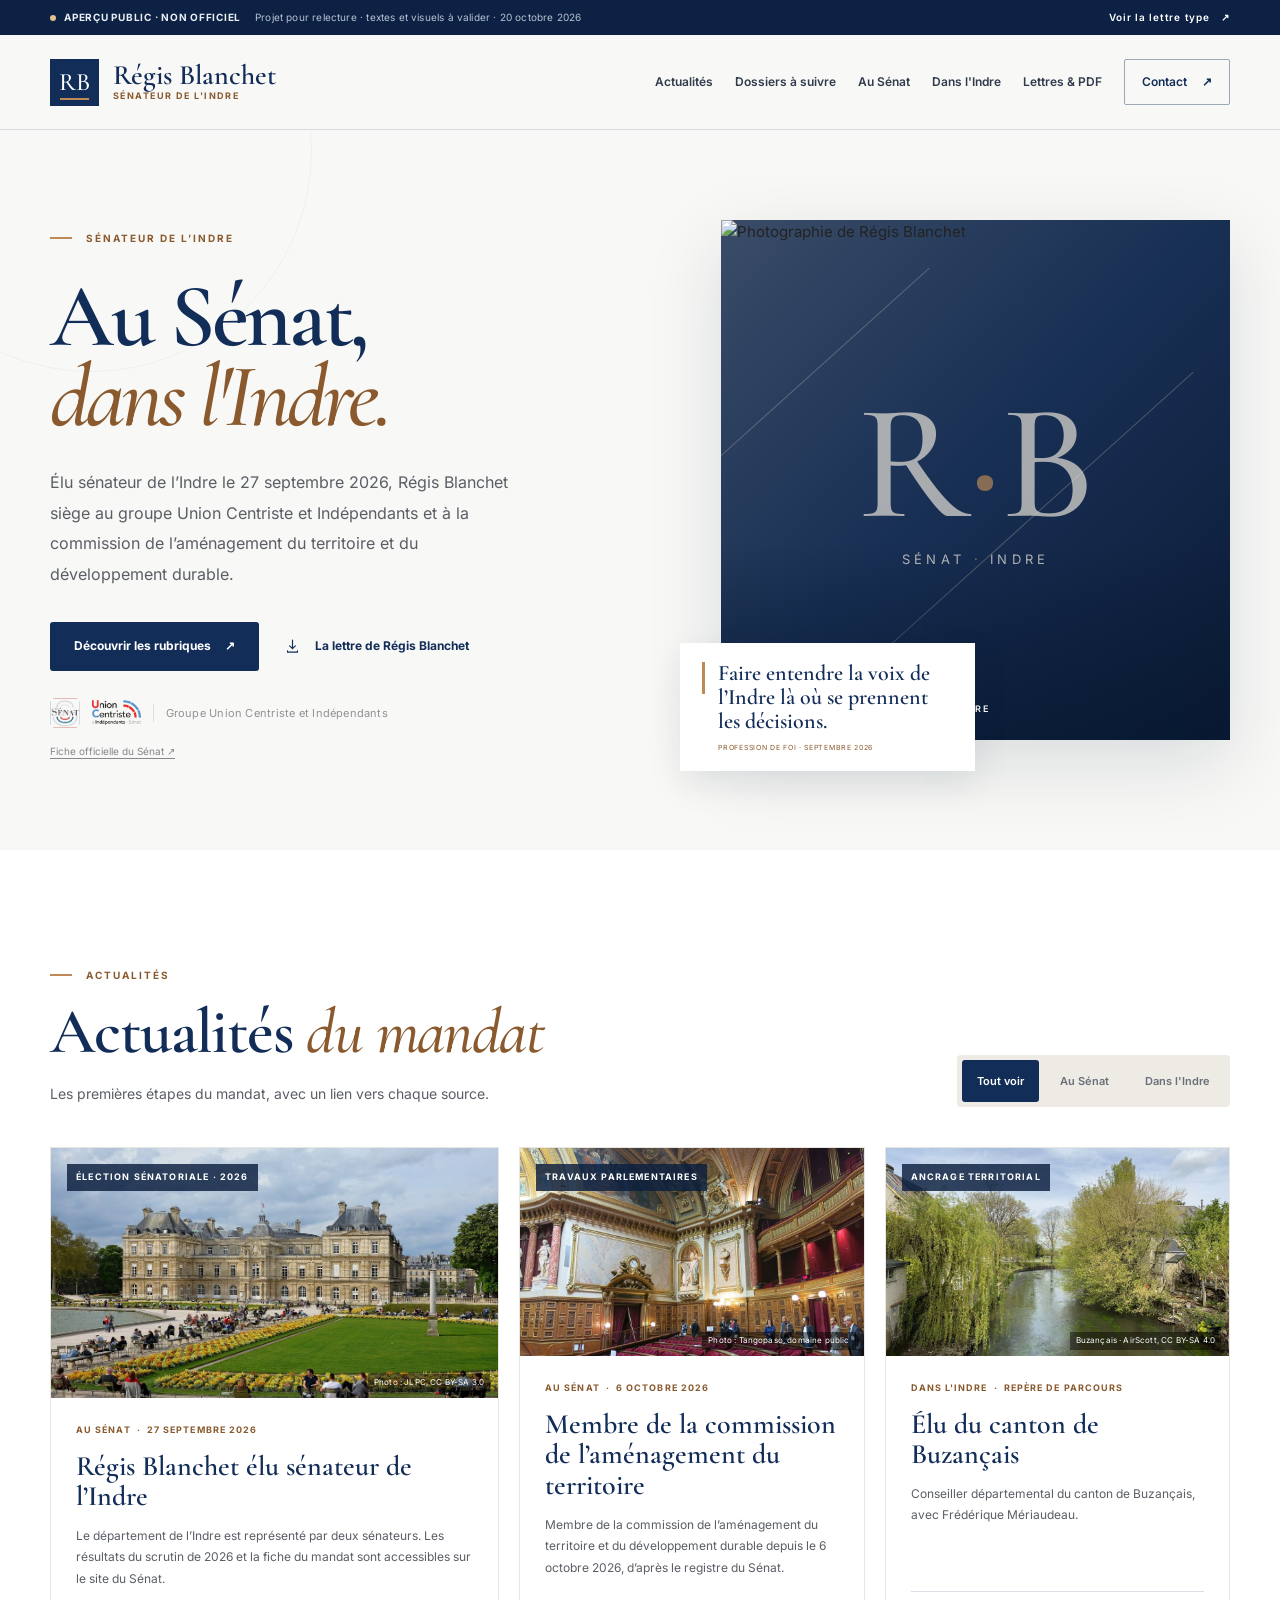
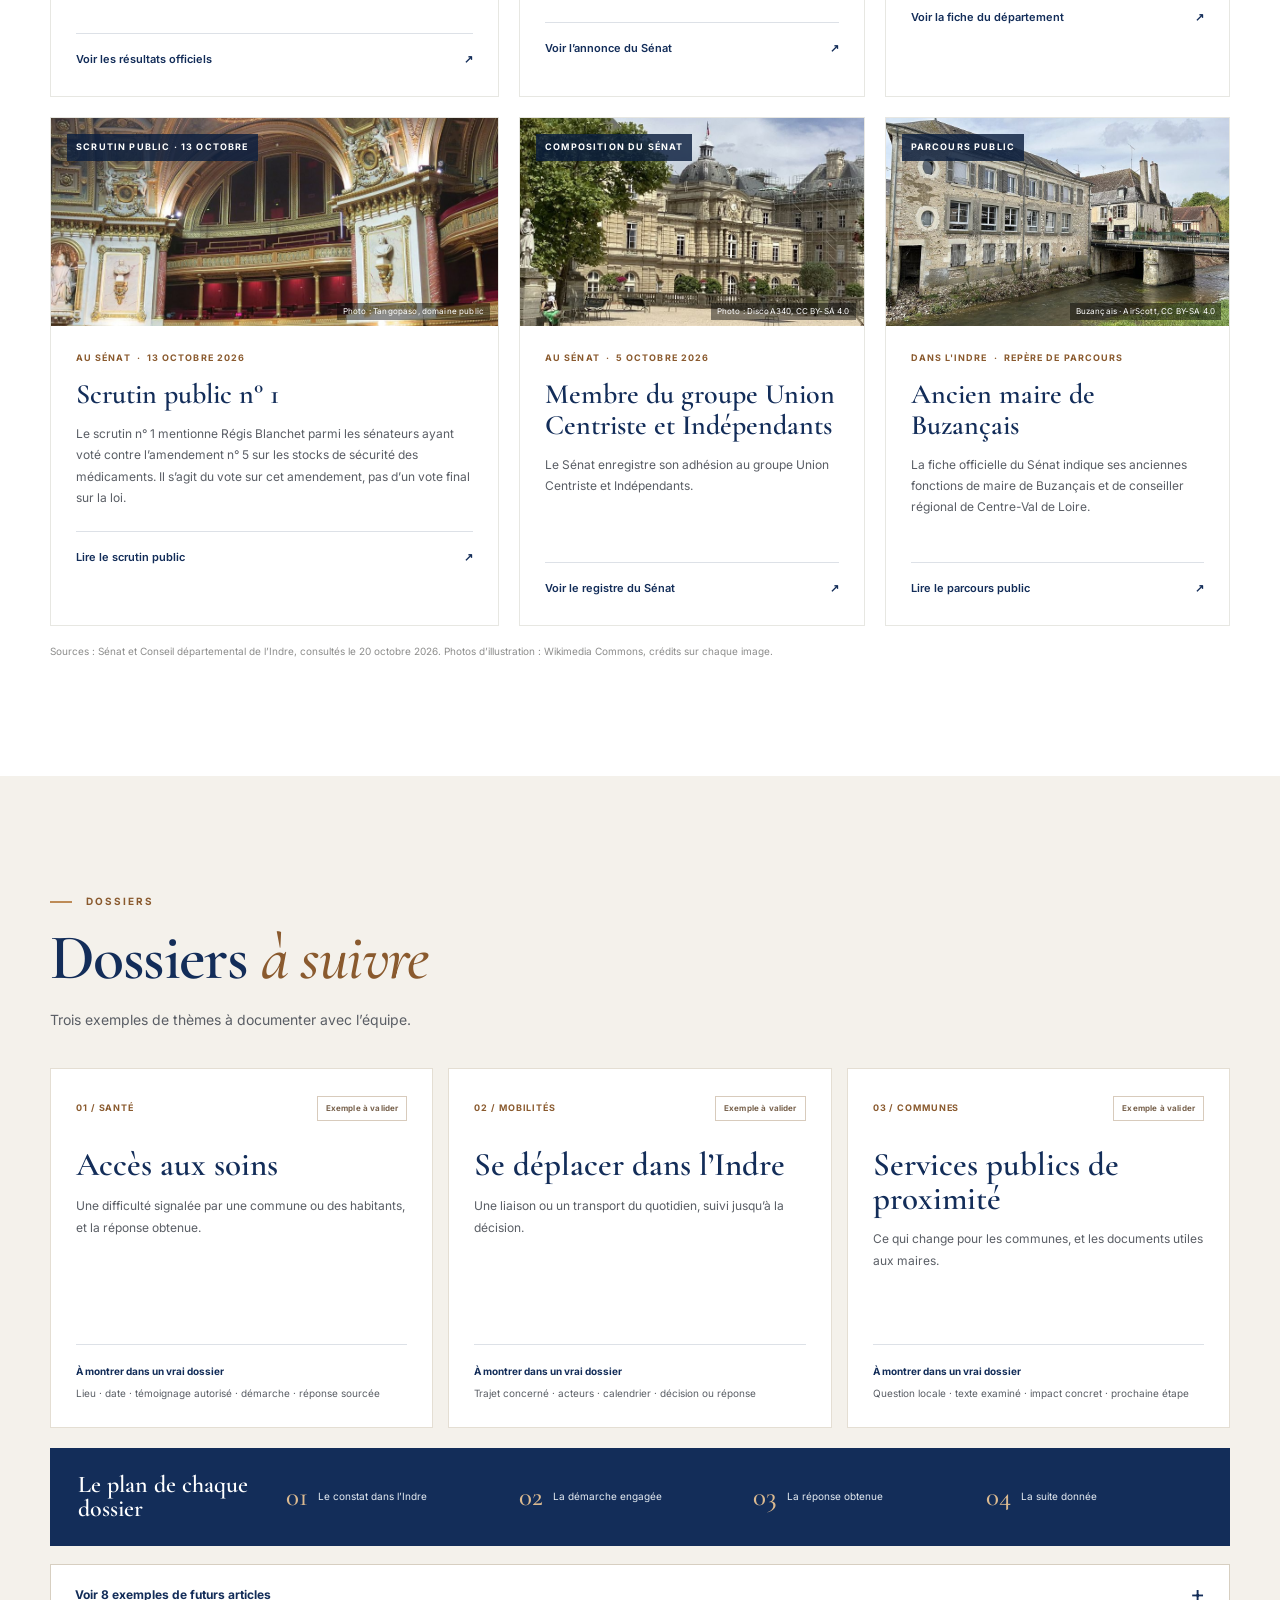
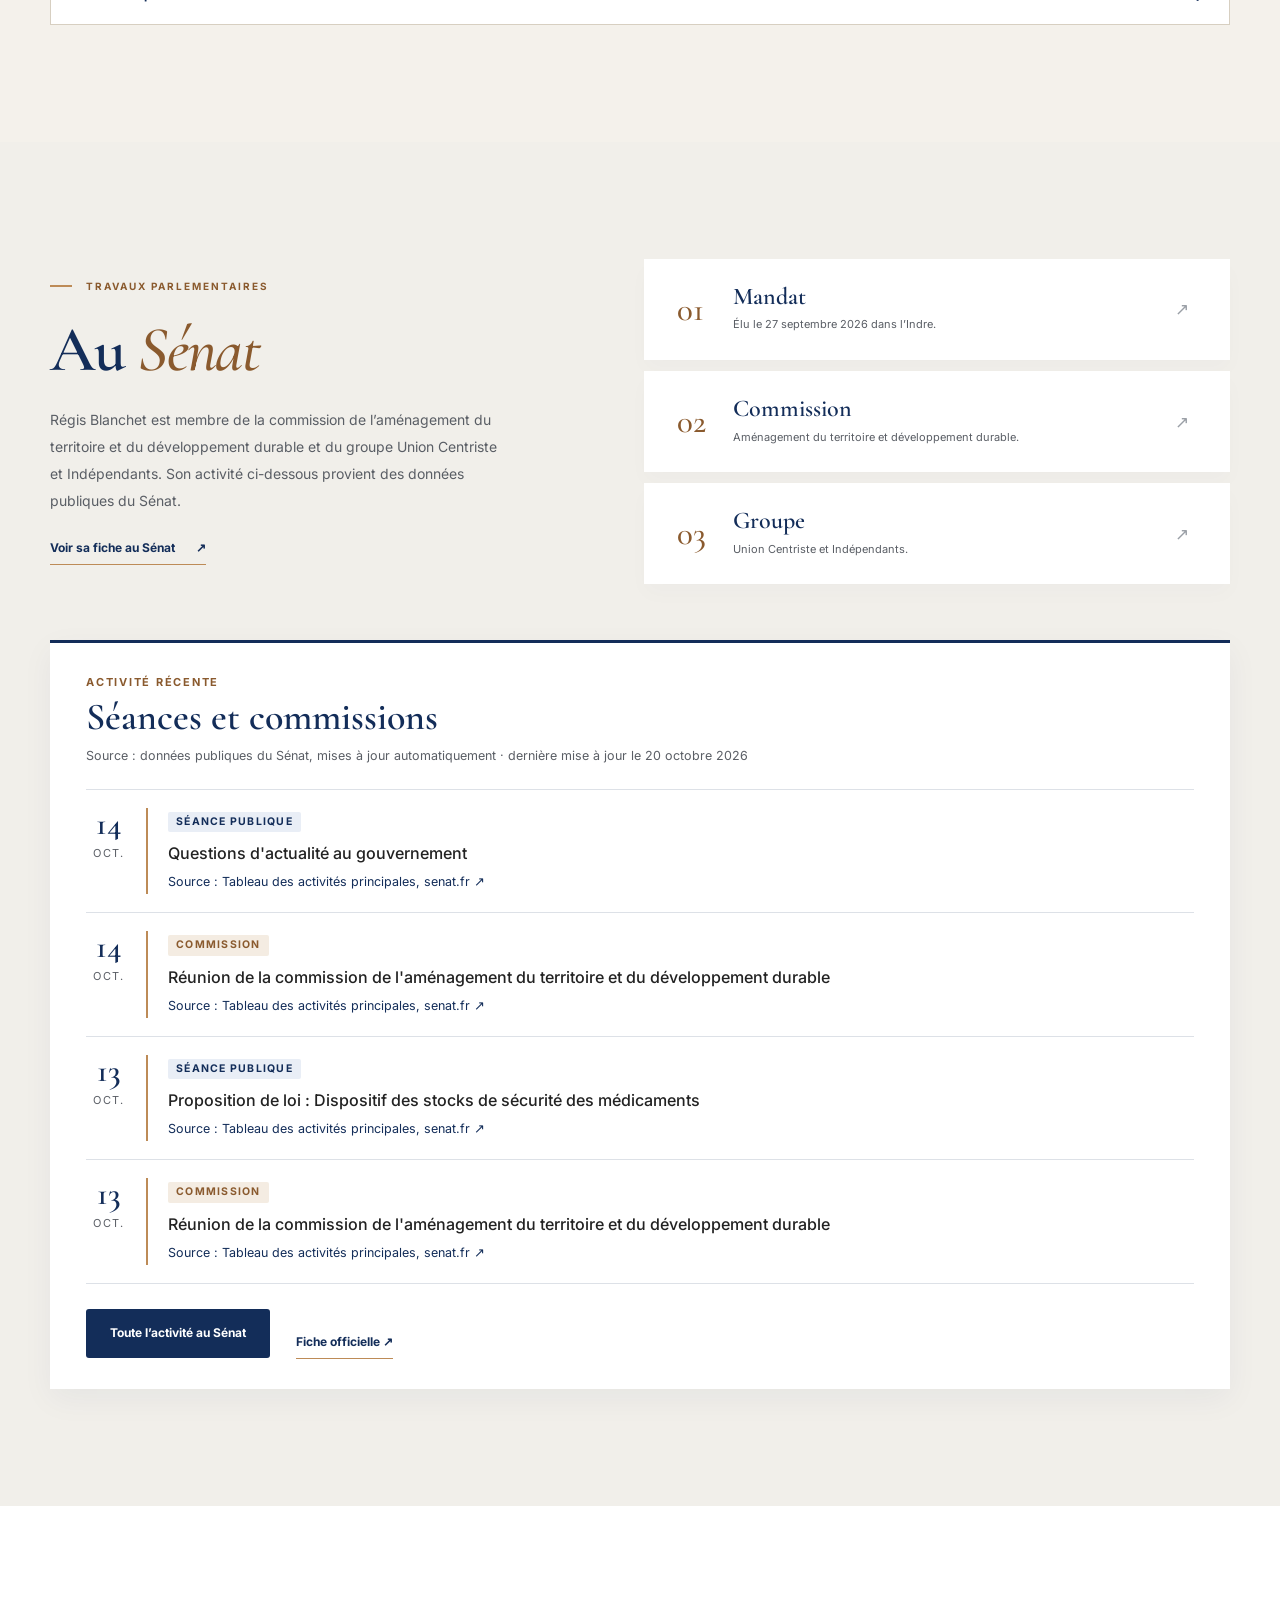
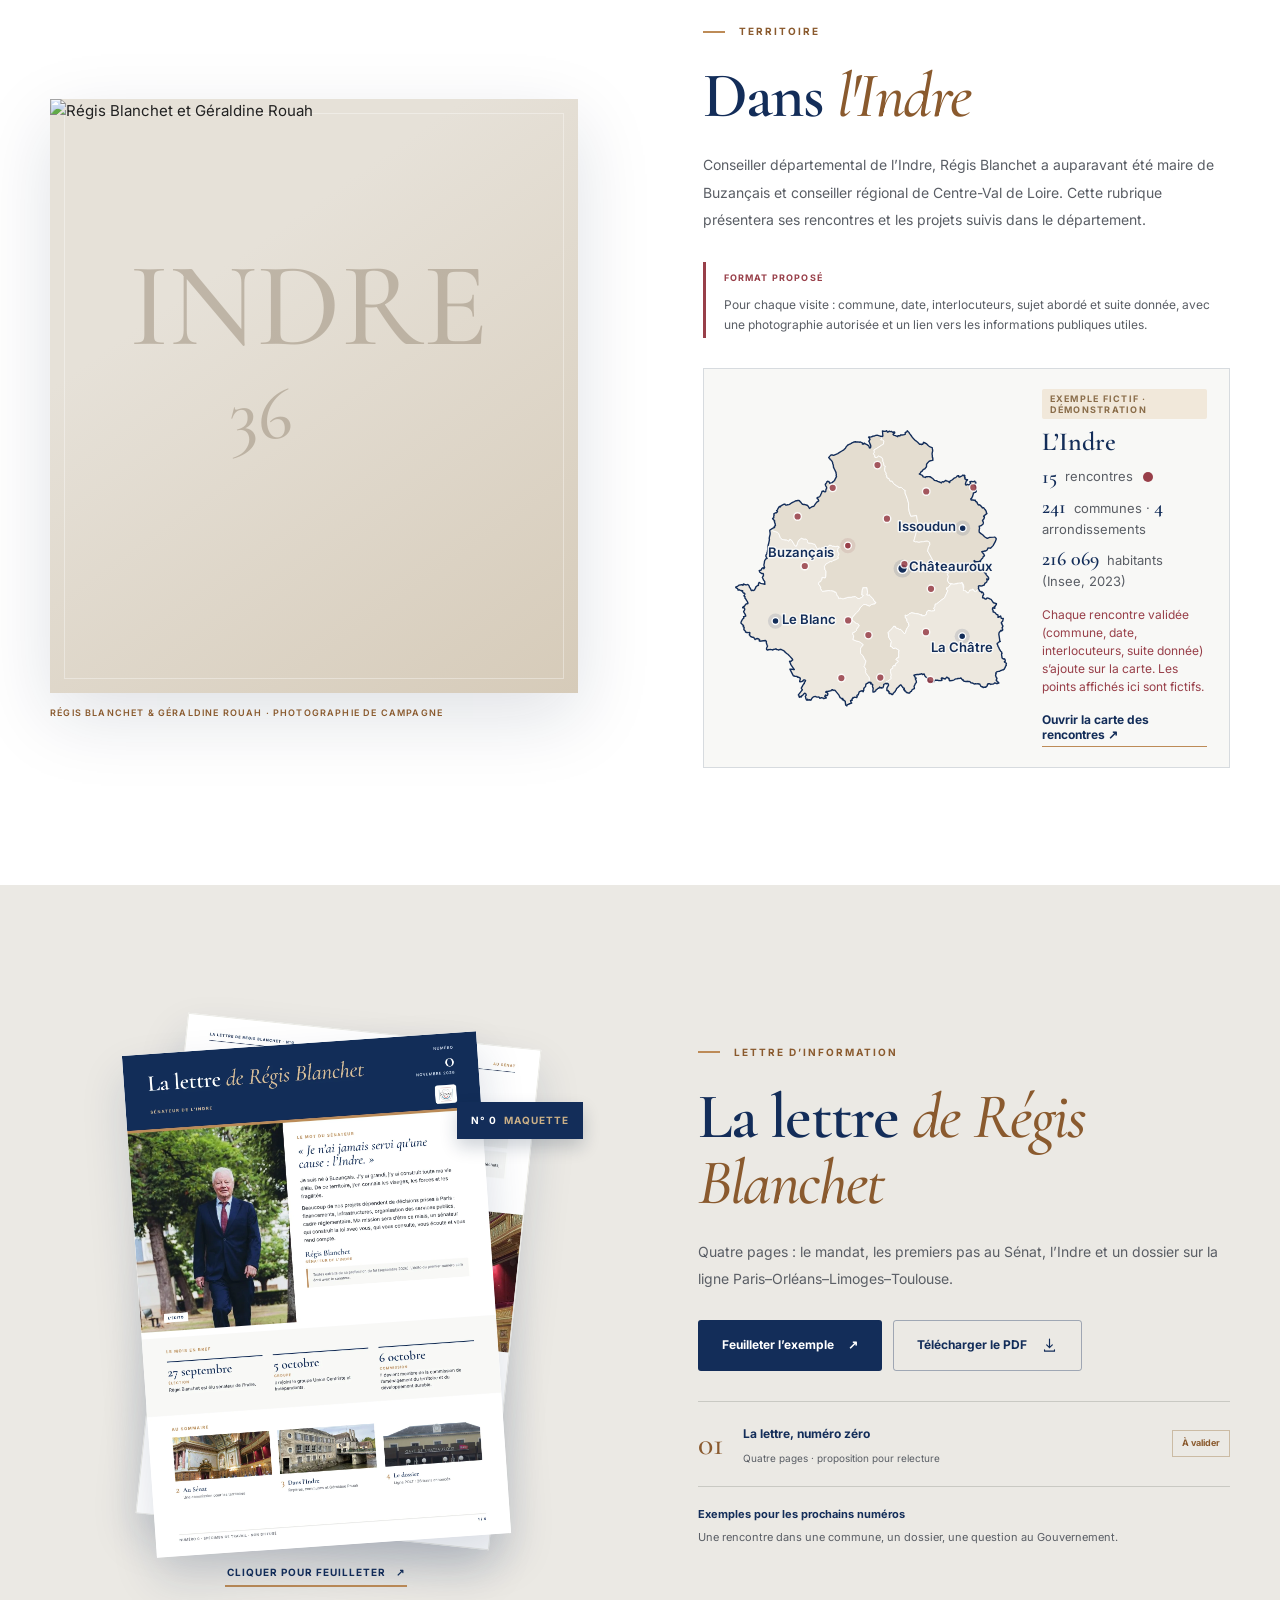
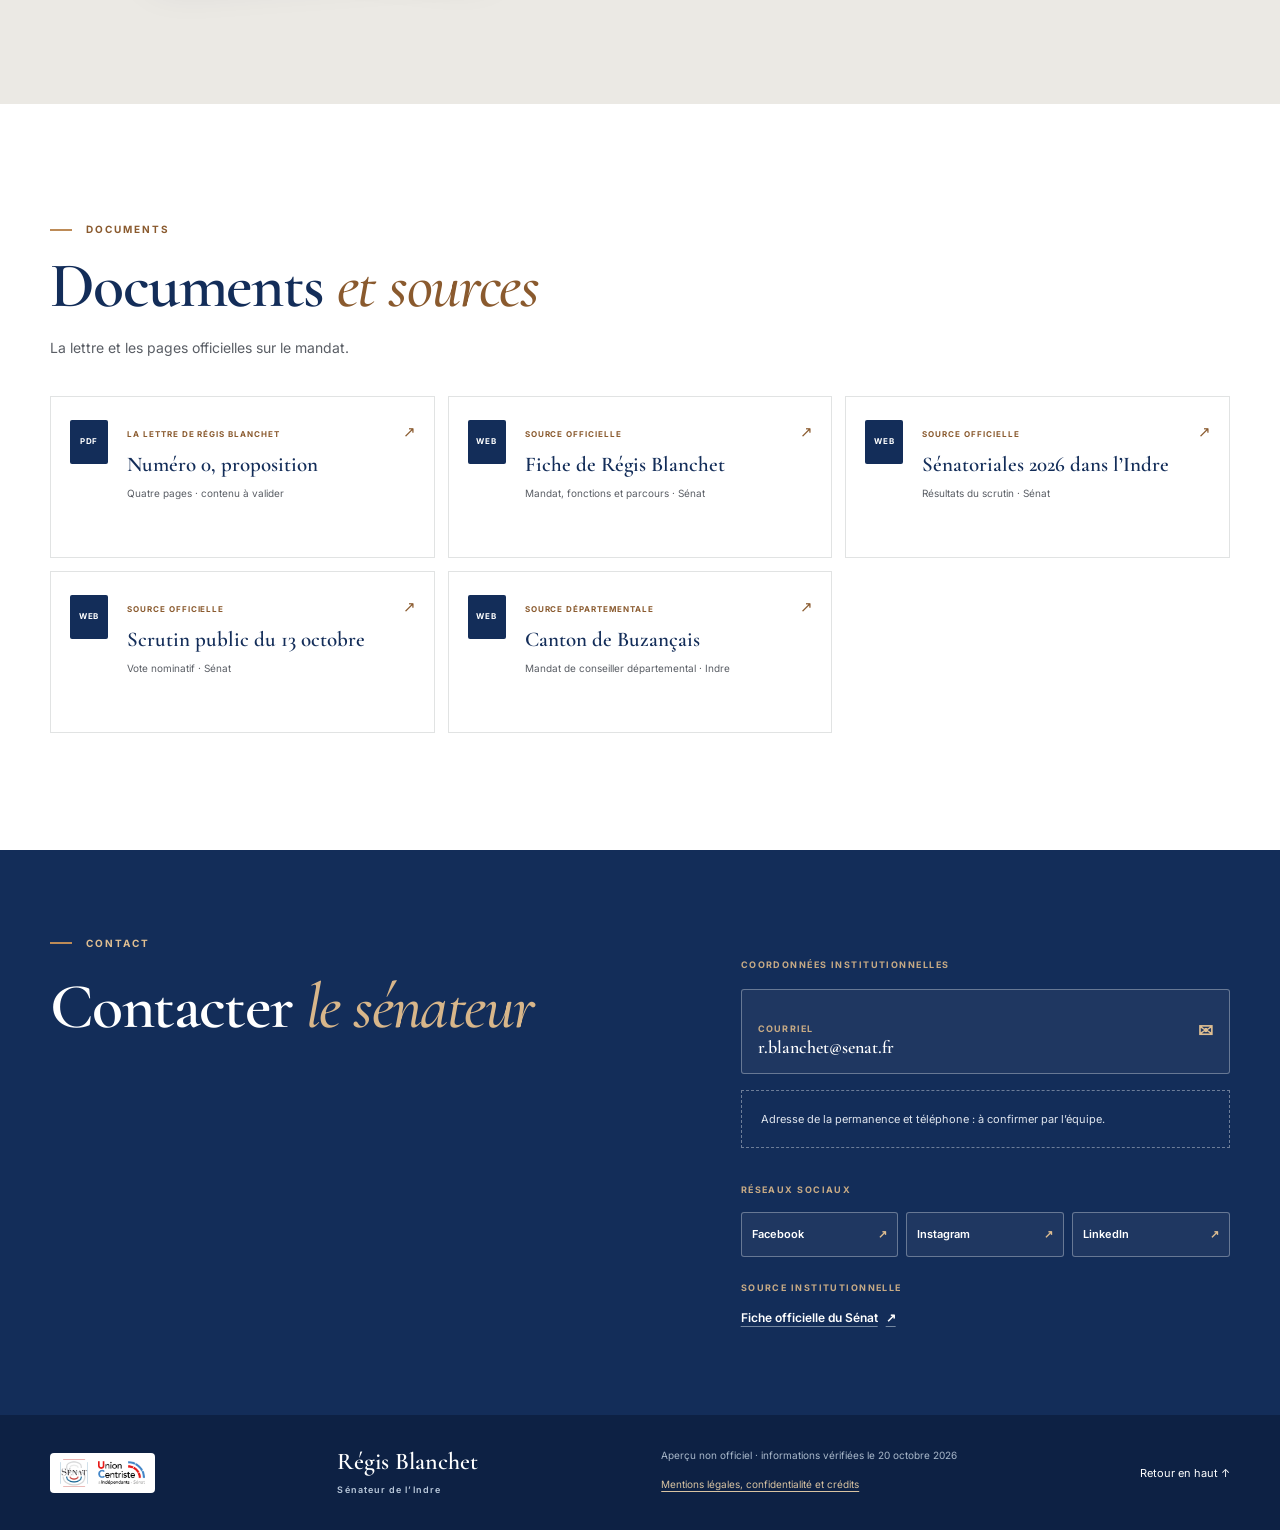
==== commit 6ec04407: "Lettre renommée « La lettre de Régis Blanchet », logo Union Centriste retiré de la lettre, carte rep" ====
--- a/index.html
+++ b/index.html
@@ -16,8 +16,8 @@
   <link rel="stylesheet" href="assets/css/fonts.css?v=1">
   <link rel="stylesheet" href="assets/css/style.css?v=20261021-sobre1">
   <script src="assets/js/app.js?v=20261021" defer></script>
-  <script src="assets/js/rencontres-data.js?v=8" defer></script>
-  <script src="assets/js/carte.js?v=9" defer></script>
+  <script src="assets/js/rencontres-data.js?v=9" defer></script>
+  <script src="assets/js/carte.js?v=10" defer></script>
   <script src="assets/js/travaux-data.js" defer></script>
   <script src="assets/js/travaux.js?v=3" defer></script>
 </head>
@@ -60,7 +60,7 @@
           <p class="hero-lead">Élu sénateur de l’Indre le 27 septembre 2026, Régis Blanchet siège au groupe Union Centriste et Indépendants et à la commission de l’aménagement du territoire et du développement durable.</p>
           <div class="hero-actions">
             <a class="btn btn-primary" href="#actualites">Découvrir les rubriques <span aria-hidden="true">↗</span></a>
-            <a class="btn btn-quiet" href="#lettres"><svg viewBox="0 0 24 24" aria-hidden="true"><path d="M12 3v12m0 0 4-4m-4 4-4-4M5 18v2h14v-2"/></svg> La lettre du sénateur</a>
+            <a class="btn btn-quiet" href="#lettres"><svg viewBox="0 0 24 24" aria-hidden="true"><path d="M12 3v12m0 0 4-4m-4 4-4-4M5 18v2h14v-2"/></svg> La lettre de Régis Blanchet</a>
           </div>
           <div class="hero-logos"><img src="assets/logos/senat.png" alt="Sénat" width="30" height="30" style="height:30px;width:auto"><img src="assets/logos/union-centriste.png" alt="Groupe Union Centriste et Indépendants" width="48" height="25" style="height:25px;width:auto"><span>Groupe Union Centriste et Indépendants</span></div>
           <div class="hero-subnote"><a href="https://www.senat.fr/senateur/blanchet_regis21652w.html" target="_blank" rel="noopener noreferrer">Fiche officielle du Sénat ↗</a></div>
@@ -160,7 +160,7 @@
           <h2 id="territoire-title">Dans <em>l'Indre</em></h2>
           <p>Conseiller départemental de l’Indre, Régis Blanchet a auparavant été maire de Buzançais et conseiller régional de Centre-Val de Loire. Cette rubrique présentera ses rencontres et les projets suivis dans le département.</p>
           <div class="territoire-note"><span>FORMAT PROPOSÉ</span><p>Pour chaque visite : commune, date, interlocuteurs, sujet abordé et suite donnée, avec une photographie autorisée et un lien vers les informations publiques utiles.</p></div>
-          <figure class="indre-card" tabindex="0" role="button" aria-label="Ouvrir la carte des rencontres en grand"><svg class="indre-map" viewBox="0 0 420 426" role="img" aria-labelledby="indreMapTitle"><title id="indreMapTitle">Carte de l’Indre : arrondissements, villes principales et rencontres (exemple fictif)</title><path class="arr" d="M24.2,270.8 L24.8,269.3 L26.3,268.9 L28.4,265.6 L30.5,264.4 L31.7,264.4 L30.9,261.6 L30.0,260.2 L27.5,256.8 L27.7,254.5 L27.1,251.3 L26.7,249.4 L25.2,249.0 L24.1,247.2 L22.5,246.2 L21.1,245.4 L19.2,244.4 L17.3,244.7 L16.9,243.0 L14.7,241.8 L17.2,239.0 L22.7,237.1 L24.8,236.6 L26.1,236.3 L28.4,237.1 L30.2,237.1 L31.5,236.9 L33.7,239.1 L34.2,241.1 L36.6,245.5 L38.3,244.9 L40.1,245.4 L41.6,244.3 L42.6,242.5 L42.8,240.6 L44.9,238.7 L47.0,238.0 L47.1,235.8 L48.0,233.8 L50.3,235.1 L56.1,233.9 L54.3,230.3 L52.6,226.6 L54.3,224.3 L54.3,222.5 L53.6,220.8 L51.6,221.0 L49.1,219.2 L49.9,216.1 L51.3,215.5 L52.4,213.3 L54.2,212.8 L55.2,213.4 L55.5,211.7 L55.1,210.0 L55.6,205.1 L55.9,202.4 L57.3,200.4 L58.8,199.3 L58.6,197.3 L57.8,194.4 L59.3,192.1 L59.3,190.5 L60.5,186.1 L60.3,184.1 L61.7,177.8 L62.9,172.2 L63.3,166.3 L63.9,163.7 L63.5,160.6 L63.4,158.3 L66.0,156.3 L67.4,158.5 L69.5,159.6 L72.2,160.3 L74.6,161.2 L76.4,162.9 L78.8,169.1 L79.5,170.0 L81.1,171.1 L82.4,172.0 L83.4,171.8 L85.4,172.1 L88.1,172.3 L89.3,173.2 L91.0,173.9 L92.1,171.3 L94.3,171.9 L95.8,173.8 L98.7,178.5 L100.0,180.9 L101.9,181.2 L103.1,178.1 L103.6,176.2 L104.7,173.7 L105.8,172.4 L107.9,170.6 L108.9,169.8 L113.0,171.1 L114.5,171.1 L116.0,170.8 L118.0,173.0 L118.1,174.7 L119.0,176.7 L122.9,176.9 L126.7,178.0 L128.8,178.6 L129.9,180.8 L131.5,183.9 L132.1,185.0 L135.6,184.0 L137.4,184.5 L138.7,183.5 L141.2,183.4 L143.0,183.7 L145.4,183.0 L147.0,182.2 L148.8,181.3 L149.6,179.7 L152.8,180.4 L154.0,181.2 L155.8,181.2 L158.3,181.9 L162.0,181.3 L164.2,182.5 L162.0,185.4 L161.8,186.6 L161.8,188.2 L162.7,190.5 L163.5,192.1 L163.3,194.0 L162.8,195.2 L161.9,197.0 L162.5,197.8 L163.4,198.3 L161.8,199.4 L159.6,200.6 L158.3,201.2 L154.9,202.2 L153.0,204.1 L151.1,203.6 L149.1,204.8 L148.1,205.5 L147.2,206.0 L144.6,207.2 L143.6,209.3 L142.6,210.6 L143.4,215.8 L144.6,216.8 L144.9,218.1 L144.8,221.2 L144.6,224.7 L144.4,226.0 L143.7,227.5 L139.4,226.5 L139.0,229.4 L138.0,230.9 L137.3,232.5 L135.0,233.3 L133.9,235.9 L136.9,240.0 L137.3,240.8 L136.6,242.0 L137.3,242.6 L138.4,245.3 L140.0,246.7 L142.7,246.2 L147.8,245.6 L151.3,245.7 L153.5,245.8 L157.0,246.7 L157.4,248.0 L158.4,247.7 L159.3,247.9 L160.1,250.1 L160.4,251.3 L161.4,253.2 L162.6,254.4 L163.0,256.8 L164.5,256.7 L165.8,256.5 L167.2,257.0 L168.5,257.3 L170.3,257.3 L174.8,255.9 L176.4,255.4 L181.6,255.2 L182.9,254.7 L184.3,254.4 L187.5,254.2 L188.5,255.1 L190.4,256.5 L192.8,257.4 L195.2,255.8 L196.7,255.2 L197.6,254.6 L198.7,252.5 L196.5,252.1 L197.0,245.3 L197.9,242.7 L198.0,241.4 L204.1,241.3 L204.8,245.8 L205.0,248.6 L204.6,250.7 L204.0,251.8 L206.5,252.0 L208.2,251.6 L208.3,252.6 L213.1,257.6 L215.5,262.1 L217.3,262.2 L215.9,264.9 L213.0,265.4 L210.7,265.9 L207.8,268.2 L201.6,265.7 L199.0,266.1 L197.8,267.3 L194.6,270.3 L192.6,274.3 L189.3,277.4 L186.2,280.8 L184.7,282.7 L183.2,284.6 L182.7,286.9 L182.7,288.7 L184.6,289.6 L188.7,293.1 L191.0,293.6 L193.0,295.5 L192.4,297.4 L189.1,301.8 L189.2,303.3 L187.3,305.1 L185.2,306.4 L183.8,306.4 L183.4,308.4 L184.9,310.8 L184.9,312.9 L183.9,316.5 L188.3,318.4 L193.8,319.9 L198.9,323.8 L197.4,326.4 L195.1,328.5 L194.8,330.8 L194.9,334.6 L194.9,336.6 L198.4,339.9 L201.3,346.1 L202.8,347.1 L201.9,351.0 L200.9,354.2 L200.1,355.4 L202.5,359.3 L202.8,360.2 L202.1,361.3 L202.4,362.7 L202.3,364.3 L203.0,365.5 L204.3,366.7 L204.6,368.0 L206.4,369.8 L207.1,370.6 L207.7,372.4 L207.6,375.9 L206.7,377.0 L205.9,378.5 L205.3,379.8 L203.2,380.8 L202.7,381.8 L202.2,384.3 L200.7,386.2 L200.0,386.9 L199.4,388.6 L199.5,390.3 L198.8,391.0 L198.6,392.1 L197.4,390.5 L192.9,392.4 L190.4,396.7 L189.8,398.4 L189.8,399.7 L188.4,400.0 L186.6,400.2 L185.1,400.7 L183.8,400.5 L182.6,402.4 L182.7,404.7 L181.3,404.9 L180.4,404.9 L180.7,406.7 L181.4,408.0 L180.8,408.9 L179.2,409.3 L178.4,409.4 L176.2,410.7 L175.1,412.4 L173.3,411.2 L173.2,409.0 L172.8,406.3 L170.9,405.0 L168.6,403.7 L169.1,401.8 L166.0,400.9 L163.6,397.1 L158.6,390.9 L157.3,389.7 L155.0,390.3 L153.8,389.1 L152.0,390.6 L148.7,391.6 L147.8,391.5 L144.9,391.8 L144.5,392.9 L146.3,392.9 L147.3,394.2 L147.3,395.2 L146.8,397.6 L145.2,397.5 L143.2,398.4 L144.1,399.4 L144.4,401.4 L143.0,401.8 L141.4,401.6 L139.6,400.9 L137.9,400.7 L134.8,399.8 L129.2,398.9 L126.0,400.2 L123.9,402.4 L122.7,404.3 L121.3,404.2 L120.0,404.2 L118.4,403.0 L117.3,404.4 L116.4,403.3 L115.5,400.9 L115.7,397.6 L115.8,395.3 L113.1,394.9 L110.8,397.5 L109.8,398.2 L109.4,399.1 L108.1,399.8 L106.3,400.0 L105.8,398.5 L104.8,396.7 L110.6,389.2 L109.2,386.6 L110.5,384.7 L111.5,382.4 L113.4,380.4 L114.7,377.2 L114.4,375.3 L112.6,375.0 L111.7,376.5 L110.3,377.2 L107.5,377.7 L106.8,376.3 L107.4,373.7 L107.4,372.2 L106.0,371.5 L104.2,371.3 L100.0,369.6 L98.8,369.7 L97.0,368.0 L92.9,360.1 L94.3,359.4 L97.4,359.7 L99.0,359.8 L96.7,356.8 L93.7,352.6 L92.9,349.9 L92.6,347.8 L94.3,348.0 L96.6,346.0 L92.6,340.9 L89.0,337.4 L85.5,334.7 L83.4,332.6 L79.6,330.8 L75.8,331.9 L73.9,331.1 L72.9,330.3 L72.1,329.9 L68.4,330.8 L66.2,331.2 L64.1,330.9 L62.8,331.2 L60.1,331.6 L58.8,331.0 L59.0,328.5 L59.6,324.9 L58.4,321.0 L58.2,319.0 L54.4,318.2 L52.0,318.8 L49.7,318.9 L48.9,318.3 L48.7,317.0 L47.9,316.3 L46.6,315.6 L45.1,315.0 L42.8,315.9 L40.8,314.8 L39.6,313.4 L38.7,313.4 L37.1,312.6 L35.7,312.3 L34.6,310.2 L33.7,309.4 L34.6,306.5 L29.3,305.9 L28.2,304.4 L26.6,303.3 L26.0,302.1 L26.1,300.7 L26.1,299.1 L24.9,298.0 L25.4,295.9 L23.3,294.6 L22.3,293.1 L21.7,291.9 L23.2,288.4 L25.9,285.2 L26.1,283.3 L28.7,282.4 L28.3,281.1 L26.3,277.6 L26.8,273.9 L26.7,271.1 L24.2,270.8 Z" fill="#EDE8DF"><title>Arrondissement de Le Blanc</title></path><path class="arr" d="M148.6,53.0 L153.9,49.3 L161.8,47.2 L167.8,43.5 L173.0,39.5 L175.1,36.1 L176.4,34.6 L178.5,33.7 L180.4,33.0 L182.0,32.3 L183.1,31.4 L184.4,30.7 L188.8,30.4 L192.9,30.6 L194.1,30.3 L197.6,33.4 L199.9,32.3 L201.8,33.2 L206.7,36.0 L207.7,38.9 L208.6,39.2 L209.7,36.3 L208.4,32.8 L206.9,29.6 L207.8,27.9 L207.2,24.5 L208.0,23.1 L210.5,22.9 L212.6,21.9 L214.5,21.8 L218.9,20.7 L223.3,22.0 L226.2,22.5 L226.5,23.1 L224.2,27.1 L226.1,27.1 L227.0,27.4 L227.9,27.9 L228.7,29.3 L228.1,32.0 L228.3,33.4 L225.3,35.1 L217.7,40.1 L214.3,41.9 L214.8,44.0 L214.7,46.2 L213.6,47.3 L215.4,49.9 L215.8,52.8 L218.4,52.7 L221.2,50.5 L222.4,51.4 L224.5,52.1 L226.0,53.2 L227.0,55.5 L227.2,58.4 L228.3,60.7 L228.7,63.9 L229.4,65.1 L230.9,65.6 L230.2,67.5 L229.9,69.5 L229.9,71.5 L230.5,73.1 L231.1,74.2 L232.1,75.4 L231.9,77.6 L232.9,79.4 L233.2,82.3 L234.4,82.6 L236.4,83.6 L236.6,85.1 L237.3,86.8 L240.6,87.1 L241.4,88.2 L242.3,90.1 L243.2,91.3 L244.6,92.0 L246.7,93.6 L248.4,94.5 L250.8,96.3 L253.0,96.1 L254.2,96.4 L255.3,97.4 L257.3,99.4 L260.1,101.0 L259.3,102.3 L259.5,104.0 L259.7,105.4 L260.8,107.7 L262.5,112.4 L264.4,119.0 L264.4,126.0 L265.4,131.2 L267.6,137.8 L275.9,136.8 L277.7,146.9 L278.1,152.7 L275.6,161.2 L272.0,174.1 L274.4,174.9 L275.3,174.7 L278.4,175.1 L279.3,175.5 L281.8,174.9 L284.7,174.7 L286.0,174.7 L288.9,174.0 L291.4,173.7 L294.9,175.5 L295.2,179.0 L293.3,182.7 L292.3,187.3 L292.0,188.4 L293.2,190.0 L298.7,200.2 L300.6,203.3 L302.0,205.1 L304.5,206.6 L305.9,206.8 L308.8,206.5 L310.1,206.3 L312.8,211.0 L313.3,212.3 L314.7,213.4 L315.0,214.5 L314.9,215.9 L316.3,218.2 L317.7,218.3 L319.9,218.9 L321.6,218.9 L322.0,220.4 L320.7,222.0 L321.1,223.2 L322.2,224.7 L321.9,226.1 L320.8,230.8 L322.9,235.0 L325.8,235.3 L326.4,236.4 L323.9,238.0 L322.8,240.0 L321.1,241.7 L319.5,241.7 L319.7,244.5 L321.3,245.6 L316.6,256.1 L311.7,259.5 L305.0,264.9 L303.2,265.1 L302.9,266.5 L302.7,267.4 L302.7,268.7 L301.8,270.0 L300.9,272.1 L302.5,273.6 L301.7,274.9 L297.6,275.3 L292.8,274.3 L290.7,276.8 L290.0,278.2 L291.1,279.1 L287.8,281.8 L283.7,282.1 L282.7,281.5 L283.5,280.6 L281.5,280.5 L279.1,279.7 L278.3,279.3 L274.3,278.9 L268.9,277.7 L267.7,278.4 L266.1,278.7 L264.2,280.4 L262.9,281.0 L261.9,282.2 L260.3,281.0 L259.3,282.2 L259.9,283.6 L259.6,284.9 L261.6,286.3 L262.1,288.4 L261.8,289.9 L263.2,291.2 L264.2,292.7 L264.9,296.5 L263.1,298.8 L261.8,301.1 L261.0,302.6 L260.4,305.3 L258.7,308.4 L256.4,305.7 L255.4,304.4 L253.9,302.8 L252.9,301.8 L250.7,301.9 L249.3,300.7 L245.9,299.8 L245.1,297.4 L242.6,297.5 L241.8,299.0 L240.2,300.8 L238.0,303.3 L235.9,305.0 L234.9,306.1 L235.7,313.3 L239.5,319.4 L238.7,323.5 L238.1,326.5 L239.3,326.7 L240.4,327.1 L242.0,329.6 L245.4,328.8 L247.8,330.3 L248.7,331.0 L250.8,332.0 L250.0,334.6 L250.2,337.2 L250.0,338.4 L250.0,340.0 L250.1,342.6 L247.3,343.5 L246.3,345.4 L247.1,346.4 L249.7,347.7 L248.6,349.7 L246.7,350.6 L245.4,352.5 L245.0,353.6 L245.3,354.7 L242.8,354.4 L241.6,355.4 L241.6,356.9 L241.4,358.5 L238.8,359.4 L238.3,361.9 L238.2,362.9 L238.7,365.5 L239.5,368.3 L238.8,369.1 L238.7,370.6 L239.4,372.9 L236.7,374.9 L234.9,376.2 L233.9,377.0 L232.2,377.3 L231.2,379.3 L231.0,380.4 L228.4,381.6 L227.7,385.1 L226.5,386.6 L225.2,386.3 L223.4,385.9 L221.5,387.0 L219.4,387.8 L217.6,389.2 L217.0,390.7 L215.2,392.2 L212.7,390.7 L212.9,388.6 L212.9,386.7 L212.3,385.1 L212.5,382.3 L211.3,380.9 L210.0,380.9 L210.2,379.2 L209.2,379.0 L207.6,378.4 L206.7,377.0 L207.6,375.9 L207.7,372.4 L207.1,370.6 L206.4,369.8 L204.6,368.0 L204.3,366.7 L203.0,365.5 L202.3,364.3 L202.4,362.7 L202.1,361.3 L202.8,360.2 L202.5,359.3 L200.1,355.4 L200.9,354.2 L201.9,351.0 L202.8,347.1 L201.3,346.1 L198.4,339.9 L194.9,336.6 L194.9,334.6 L194.8,330.8 L195.1,328.5 L197.4,326.4 L198.9,323.8 L193.8,319.9 L188.3,318.4 L183.9,316.5 L184.9,312.9 L184.9,310.8 L183.4,308.4 L183.8,306.4 L185.2,306.4 L187.3,305.1 L189.2,303.3 L189.1,301.8 L192.4,297.4 L193.0,295.5 L191.0,293.6 L188.7,293.1 L184.6,289.6 L182.7,288.7 L182.7,286.9 L183.2,284.6 L184.7,282.7 L186.2,280.8 L189.3,277.4 L192.6,274.3 L194.6,270.3 L197.8,267.3 L199.0,266.1 L201.6,265.7 L207.8,268.2 L210.7,265.9 L213.0,265.4 L215.9,264.9 L217.3,262.2 L215.5,262.1 L213.1,257.6 L208.3,252.6 L208.2,251.6 L206.5,252.0 L204.0,251.8 L204.6,250.7 L205.0,248.6 L204.8,245.8 L204.1,241.3 L198.0,241.4 L197.9,242.7 L197.0,245.3 L196.5,252.1 L198.7,252.5 L197.6,254.6 L196.7,255.2 L195.2,255.8 L192.8,257.4 L190.4,256.5 L188.5,255.1 L187.5,254.2 L184.3,254.4 L182.9,254.7 L181.6,255.2 L176.4,255.4 L174.8,255.9 L170.3,257.3 L168.5,257.3 L167.2,257.0 L165.8,256.5 L164.5,256.7 L163.0,256.8 L162.6,254.4 L161.4,253.2 L160.4,251.3 L160.1,250.1 L159.3,247.9 L158.4,247.7 L157.4,248.0 L157.0,246.7 L153.5,245.8 L151.3,245.7 L147.8,245.6 L142.7,246.2 L140.0,246.7 L138.4,245.3 L137.3,242.6 L136.6,242.0 L137.3,240.8 L136.9,240.0 L133.9,235.9 L135.0,233.3 L137.3,232.5 L138.0,230.9 L139.0,229.4 L139.4,226.5 L143.7,227.5 L144.4,226.0 L144.6,224.7 L144.8,221.2 L144.9,218.1 L144.6,216.8 L143.4,215.8 L142.6,210.6 L143.6,209.3 L144.6,207.2 L147.2,206.0 L148.1,205.5 L149.1,204.8 L151.1,203.6 L153.0,204.1 L154.9,202.2 L158.3,201.2 L159.6,200.6 L161.8,199.4 L163.4,198.3 L162.5,197.8 L161.9,197.0 L162.8,195.2 L163.3,194.0 L163.5,192.1 L162.7,190.5 L161.8,188.2 L161.8,186.6 L162.0,185.4 L164.2,182.5 L162.0,181.3 L158.3,181.9 L155.8,181.2 L154.0,181.2 L152.8,180.4 L149.6,179.7 L148.8,181.3 L147.0,182.2 L145.4,183.0 L143.0,183.7 L141.2,183.4 L138.7,183.5 L137.4,184.5 L135.6,184.0 L132.1,185.0 L131.5,183.9 L129.9,180.8 L128.8,178.6 L126.7,178.0 L122.9,176.9 L119.0,176.7 L118.1,174.7 L118.0,173.0 L116.0,170.8 L114.5,171.1 L113.0,171.1 L108.9,169.8 L107.9,170.6 L105.8,172.4 L104.7,173.7 L103.6,176.2 L103.1,178.1 L101.9,181.2 L100.0,180.9 L98.7,178.5 L95.8,173.8 L94.3,171.9 L92.1,171.3 L91.0,173.9 L89.3,173.2 L88.1,172.3 L85.4,172.1 L83.4,171.8 L82.4,172.0 L81.1,171.1 L79.5,170.0 L78.8,169.1 L76.4,162.9 L74.6,161.2 L72.2,160.3 L69.5,159.6 L67.4,158.5 L66.0,156.3 L69.4,154.5 L69.9,153.1 L71.7,151.7 L71.5,150.8 L71.3,149.0 L70.4,147.1 L69.9,144.9 L70.2,144.0 L68.1,142.3 L69.2,140.2 L69.1,137.9 L69.7,136.8 L70.0,134.3 L72.4,132.8 L74.5,131.6 L73.3,129.7 L74.6,128.7 L75.9,126.0 L78.4,124.5 L79.7,122.9 L82.9,120.9 L86.6,121.9 L89.1,121.3 L90.8,121.2 L94.4,119.1 L99.8,116.2 L104.1,115.1 L105.3,115.0 L106.9,116.4 L109.6,119.3 L111.1,120.8 L113.5,120.7 L118.6,123.2 L120.9,126.7 L124.9,124.0 L127.5,123.0 L131.5,117.4 L134.3,115.5 L133.8,114.0 L132.3,112.4 L132.6,111.0 L135.2,109.8 L136.9,107.6 L138.2,104.7 L139.0,101.8 L140.5,101.7 L142.2,102.2 L144.4,102.0 L145.0,98.7 L145.7,96.4 L144.6,94.2 L143.9,91.7 L145.7,89.0 L147.2,87.3 L149.1,87.7 L152.8,89.7 L154.5,88.2 L156.4,86.9 L157.9,84.6 L160.0,79.9 L159.7,78.6 L159.2,75.1 L158.6,73.0 L155.9,67.6 L155.4,63.6 L154.5,60.5 L152.3,56.7 L150.3,54.7 Z" fill="#E4DDD0"><title>Arrondissement de Châteauroux</title></path><path class="arr" d="M326.3,235.7 L334.7,235.8 L336.1,234.6 L337.4,234.3 L338.9,234.1 L340.0,235.2 L340.6,234.3 L342.1,233.8 L343.1,238.3 L344.3,243.6 L343.8,245.5 L345.0,244.7 L347.2,245.7 L348.1,247.5 L350.7,249.3 L352.1,246.0 L354.3,244.9 L355.7,244.6 L358.0,244.3 L359.5,246.6 L362.1,247.0 L363.7,244.9 L364.8,243.7 L365.4,243.1 L367.2,246.2 L369.3,246.9 L370.1,248.6 L371.8,248.6 L372.8,249.5 L373.3,250.9 L372.8,252.1 L371.6,255.9 L373.2,256.2 L375.9,257.9 L377.4,256.5 L378.7,256.3 L380.7,256.9 L383.1,258.0 L384.6,259.3 L387.3,263.2 L391.5,265.9 L390.5,267.4 L389.6,268.9 L388.5,269.4 L389.5,271.1 L387.6,270.6 L386.1,271.0 L386.1,273.4 L386.7,274.8 L387.5,276.6 L388.9,277.1 L390.8,279.1 L393.3,280.6 L393.9,282.0 L393.8,284.3 L395.0,283.9 L397.6,282.3 L398.7,285.9 L401.0,286.2 L400.9,288.5 L400.8,289.8 L399.1,291.3 L399.2,293.4 L399.7,295.0 L400.5,296.0 L401.1,296.9 L399.9,299.0 L400.7,301.5 L400.5,302.9 L398.7,303.1 L397.9,303.9 L395.1,308.8 L396.4,318.2 L395.0,320.4 L393.4,322.1 L393.0,323.8 L394.1,326.7 L395.4,328.9 L396.9,331.8 L399.2,334.5 L399.3,336.2 L399.1,337.6 L399.3,340.3 L399.6,342.4 L400.5,344.0 L401.9,344.5 L402.8,344.4 L404.3,345.9 L403.9,348.0 L403.3,349.2 L406.0,351.0 L405.7,353.1 L404.8,355.2 L402.7,359.7 L400.8,360.3 L397.5,361.5 L394.6,362.6 L390.5,365.1 L390.9,366.4 L390.4,369.1 L391.1,370.5 L392.4,372.5 L391.8,373.8 L391.3,375.2 L393.2,377.7 L395.3,379.5 L393.2,380.2 L391.1,380.1 L388.8,379.3 L387.7,380.6 L384.8,381.1 L382.9,381.0 L380.8,380.3 L379.9,380.4 L378.5,382.0 L378.3,383.6 L376.4,385.7 L373.1,385.9 L372.1,385.3 L369.3,384.4 L367.8,381.3 L363.2,380.8 L360.1,380.9 L358.9,380.4 L354.7,379.2 L352.0,377.2 L348.9,377.0 L345.7,377.0 L344.0,376.5 L343.4,374.7 L341.7,374.0 L339.8,372.0 L335.9,372.9 L332.9,373.4 L330.4,374.8 L327.1,375.8 L323.9,376.1 L323.1,375.2 L323.4,373.5 L322.8,372.6 L320.9,371.3 L318.9,371.7 L317.5,373.6 L316.0,373.6 L314.3,372.7 L313.2,372.0 L311.8,372.8 L312.1,374.5 L312.9,375.2 L311.9,375.8 L308.1,375.9 L305.1,375.5 L302.2,375.9 L301.0,377.6 L299.6,378.2 L298.4,377.7 L297.3,377.2 L295.5,377.7 L293.2,376.9 L293.1,374.6 L292.5,372.7 L289.0,370.3 L287.8,368.6 L284.4,367.1 L282.3,366.3 L280.4,366.6 L278.3,367.1 L275.0,367.5 L273.1,368.0 L272.1,368.4 L273.1,369.5 L274.7,372.1 L274.2,373.5 L275.8,378.2 L274.5,379.9 L273.7,381.9 L272.8,386.3 L271.6,387.9 L269.6,389.2 L267.2,392.0 L266.0,394.0 L263.8,394.0 L261.3,393.2 L260.3,391.5 L259.2,391.2 L258.9,390.1 L258.0,389.6 L258.4,388.3 L257.6,386.8 L255.8,386.0 L255.0,384.4 L253.3,382.0 L251.6,383.1 L248.8,385.9 L246.8,388.1 L245.8,390.3 L244.9,392.0 L242.7,394.0 L241.9,395.4 L240.5,396.2 L238.8,394.6 L237.2,394.8 L236.2,394.2 L236.5,392.3 L235.5,392.2 L235.1,390.9 L233.3,390.5 L233.0,387.5 L233.8,385.3 L235.4,382.0 L234.7,380.5 L233.0,380.2 L232.3,380.7 L231.2,379.3 L232.2,377.3 L233.9,377.0 L234.9,376.2 L236.7,374.9 L239.4,372.9 L238.7,370.6 L238.8,369.1 L239.5,368.3 L238.7,365.5 L238.2,362.9 L238.3,361.9 L238.8,359.4 L241.4,358.5 L241.6,356.9 L241.6,355.4 L242.8,354.4 L245.3,354.7 L245.0,353.6 L245.4,352.5 L246.7,350.6 L248.6,349.7 L249.7,347.7 L247.1,346.4 L246.3,345.4 L247.3,343.5 L250.1,342.6 L250.0,340.0 L250.0,338.4 L250.2,337.2 L250.0,334.6 L250.8,332.0 L248.7,331.0 L247.8,330.3 L245.4,328.8 L242.0,329.6 L240.4,327.1 L239.3,326.7 L238.1,326.5 L238.7,323.5 L239.5,319.4 L235.7,313.3 L234.9,306.1 L235.9,305.0 L238.0,303.3 L240.2,300.8 L241.8,299.0 L242.6,297.5 L245.1,297.4 L245.9,299.8 L249.3,300.7 L250.7,301.9 L252.9,301.8 L253.9,302.8 L255.4,304.4 L256.4,305.7 L258.7,308.4 L260.4,305.3 L261.0,302.6 L261.8,301.1 L263.1,298.8 L264.9,296.5 L264.2,292.7 L263.2,291.2 L261.8,289.9 L262.1,288.4 L261.6,286.3 L259.6,284.9 L259.9,283.6 L259.3,282.2 L260.3,281.0 L261.9,282.2 L262.9,281.0 L264.2,280.4 L266.1,278.7 L267.7,278.4 L268.9,277.7 L274.3,278.9 L278.3,279.3 L279.1,279.7 L281.5,280.5 L283.5,280.6 L282.7,281.5 L283.7,282.1 L287.8,281.8 L291.1,279.1 L290.0,278.2 L290.7,276.8 L292.8,274.3 L297.6,275.3 L301.7,274.9 L302.5,273.6 L300.9,272.1 L301.8,270.0 L302.7,268.7 L302.7,267.4 L302.9,266.5 L303.2,265.1 L305.0,264.9 L311.7,259.5 L316.6,256.1 L321.3,245.6 L319.7,244.5 L319.5,241.7 L321.1,241.7 L322.8,240.0 L323.9,238.0 L326.4,236.4 Z" fill="#EDE8DF"><title>Arrondissement de La Châtre</title></path><path class="arr" d="M361.8,116.4 L363.1,116.9 L363.8,117.9 L363.9,119.2 L364.8,120.8 L367.0,121.3 L369.2,123.4 L370.2,123.8 L371.2,125.3 L372.6,125.6 L374.4,127.4 L375.9,129.4 L376.9,130.9 L377.2,132.7 L377.1,134.5 L375.8,135.3 L374.2,137.2 L373.1,137.8 L374.2,138.8 L373.7,141.4 L372.9,142.2 L371.6,143.9 L372.7,146.4 L372.0,149.7 L369.5,151.6 L367.2,155.4 L366.7,160.9 L369.8,163.5 L373.4,166.4 L378.3,169.9 L381.7,168.6 L387.9,168.2 L390.4,169.1 L390.0,174.8 L383.1,184.2 L381.0,184.1 L379.3,184.2 L377.4,187.5 L374.9,188.3 L370.4,189.1 L372.9,192.2 L373.8,195.8 L372.3,196.8 L371.6,198.8 L369.6,200.7 L368.5,203.6 L366.2,203.6 L363.3,203.8 L359.4,202.1 L360.1,204.4 L361.0,206.8 L367.3,214.7 L368.9,215.6 L370.3,216.0 L372.2,217.1 L373.3,218.4 L374.5,219.1 L376.3,220.4 L376.4,222.0 L378.0,223.7 L379.7,225.8 L380.4,228.3 L379.1,229.2 L377.6,228.8 L378.4,230.6 L377.5,233.3 L375.3,234.7 L374.4,236.4 L373.7,237.8 L371.0,238.7 L368.2,238.8 L366.2,238.8 L365.6,240.3 L365.7,242.6 L364.9,243.1 L364.3,243.8 L363.2,245.0 L361.5,247.5 L358.3,244.4 L357.8,243.2 L355.5,244.4 L352.9,244.9 L351.3,248.5 L348.6,247.9 L347.7,246.2 L345.4,245.4 L344.2,245.5 L343.9,244.3 L344.5,240.1 L343.9,236.9 L341.5,233.3 L340.7,235.3 L339.5,234.5 L337.7,234.6 L336.8,234.7 L335.7,234.8 L330.0,236.2 L325.8,235.3 L322.9,235.0 L320.8,230.8 L321.9,226.1 L322.2,224.7 L321.1,223.2 L320.7,222.0 L322.0,220.4 L321.6,218.9 L319.9,218.9 L317.7,218.3 L316.3,218.2 L314.9,215.9 L315.0,214.5 L314.7,213.4 L313.3,212.3 L312.8,211.0 L310.1,206.3 L308.8,206.5 L305.9,206.8 L304.5,206.6 L302.0,205.1 L300.6,203.3 L298.7,200.2 L293.2,190.0 L292.0,188.4 L292.3,187.3 L293.3,182.7 L295.2,179.0 L294.9,175.5 L291.4,173.7 L288.9,174.0 L286.0,174.7 L284.7,174.7 L281.8,174.9 L279.3,175.5 L278.4,175.1 L275.3,174.7 L274.4,174.9 L272.0,174.1 L275.6,161.2 L278.1,152.7 L277.7,146.9 L275.9,136.8 L267.6,137.8 L265.4,131.2 L264.4,126.0 L264.4,119.0 L262.5,112.4 L260.8,107.7 L259.7,105.4 L259.5,104.0 L259.3,102.3 L260.1,101.0 L257.3,99.4 L255.3,97.4 L254.2,96.4 L253.0,96.1 L250.8,96.3 L248.4,94.5 L246.7,93.6 L244.6,92.0 L243.2,91.3 L242.3,90.1 L241.4,88.2 L240.6,87.1 L237.3,86.8 L236.6,85.1 L236.4,83.6 L234.4,82.6 L233.2,82.3 L232.9,79.4 L231.9,77.6 L232.1,75.4 L231.1,74.2 L230.5,73.1 L229.9,71.5 L229.9,69.5 L230.2,67.5 L230.9,65.6 L229.4,65.1 L228.7,63.9 L228.3,60.7 L227.2,58.4 L227.0,55.5 L226.0,53.2 L224.5,52.1 L222.4,51.4 L221.2,50.5 L218.4,52.7 L215.8,52.8 L215.4,49.9 L213.6,47.3 L214.7,46.2 L214.8,44.0 L214.3,41.9 L217.7,40.1 L225.3,35.1 L228.3,33.4 L228.1,32.0 L228.7,29.3 L227.9,27.9 L227.0,27.4 L226.1,27.1 L224.2,27.1 L226.5,23.1 L227.2,21.5 L227.7,14.9 L229.3,15.0 L232.5,14.0 L233.8,16.0 L234.8,16.1 L236.9,14.8 L238.1,15.4 L240.3,15.4 L241.8,16.4 L244.1,15.9 L244.2,17.6 L242.3,18.6 L242.7,20.1 L245.3,21.2 L247.6,21.9 L248.7,22.7 L249.7,21.1 L251.5,21.7 L252.7,20.4 L255.0,20.2 L259.4,19.3 L259.5,17.7 L259.9,16.4 L261.9,15.5 L264.0,15.8 L265.9,18.3 L268.1,21.0 L270.4,24.3 L272.4,26.6 L273.8,27.9 L277.6,30.9 L281.6,33.6 L283.0,33.6 L283.8,33.6 L285.5,32.8 L286.2,30.9 L290.0,32.6 L292.8,35.4 L295.7,37.6 L298.8,40.4 L299.3,43.8 L298.4,47.7 L298.7,51.9 L299.6,54.1 L299.8,56.7 L296.7,57.4 L294.0,58.5 L290.6,62.4 L290.4,65.9 L288.6,68.4 L286.3,70.0 L284.3,72.5 L282.2,74.0 L280.5,76.3 L281.4,77.2 L283.1,78.1 L284.5,78.7 L284.8,79.6 L287.5,81.3 L289.6,80.8 L291.3,80.7 L294.1,80.5 L295.4,80.6 L298.9,82.7 L305.3,86.6 L310.2,88.7 L311.7,89.1 L313.2,87.9 L315.6,87.9 L317.3,86.6 L319.8,87.1 L321.4,87.2 L323.3,88.6 L324.2,88.8 L324.4,87.2 L329.9,83.2 L331.0,82.4 L334.4,80.2 L336.2,79.1 L336.9,80.1 L338.2,81.1 L340.2,80.2 L342.2,79.1 L343.1,78.5 L345.1,78.4 L346.1,79.5 L345.6,81.5 L346.2,82.6 L346.1,84.0 L348.5,84.8 L349.2,85.7 L348.1,86.7 L347.3,89.5 L347.0,92.4 L349.5,91.9 L351.9,92.6 L352.9,91.5 L355.0,91.3 L353.3,88.0 L357.1,87.9 L359.5,87.1 L360.1,87.8 L361.8,89.3 L360.9,90.6 L360.6,91.8 L360.0,92.9 L361.3,94.6 L361.9,96.3 L362.4,98.6 L361.8,101.1 L362.4,102.1 L359.7,103.4 L358.8,104.6 L358.2,105.4 L357.6,107.2 L356.9,109.1 L356.1,110.5 L354.5,112.7 L355.3,114.6 L357.4,114.5 L361.2,114.7 L361.8,116.4 Z" fill="#E4DDD0"><title>Arrondissement de Issoudun</title></path><path d="M148.6,53.0 L152.1,49.0 L153.9,49.3 L155.8,49.8 L161.8,47.2 L163.9,45.9 L167.8,43.5 L170.6,41.8 L173.0,39.5 L174.0,37.5 L175.1,36.1 L176.0,35.4 L176.4,34.6 L177.2,34.5 L178.5,33.7 L179.3,33.5 L180.4,33.0 L181.0,32.5 L182.0,32.3 L182.2,31.8 L183.1,31.4 L183.7,31.3 L184.4,30.7 L187.2,30.0 L188.8,30.4 L191.1,30.4 L192.9,30.6 L193.4,30.8 L194.1,30.3 L198.0,32.0 L197.6,33.4 L199.6,33.3 L199.9,32.3 L200.4,32.1 L201.8,33.2 L204.7,34.6 L206.7,36.0 L207.1,36.9 L207.7,38.9 L208.3,38.8 L208.6,39.2 L209.5,38.0 L209.7,36.3 L209.5,35.3 L208.4,32.8 L207.5,30.2 L206.9,29.6 L206.9,29.2 L207.8,27.9 L208.6,26.2 L207.2,24.5 L206.5,23.4 L208.0,23.1 L208.8,23.3 L210.5,22.9 L211.0,22.9 L212.6,21.9 L213.4,22.0 L214.5,21.8 L216.9,20.8 L218.9,20.7 L219.9,20.9 L223.3,22.0 L223.8,22.0 L226.2,22.5 L226.7,22.4 L227.2,21.5 L226.6,14.3 L227.7,14.9 L228.7,14.7 L229.3,15.0 L230.5,15.0 L231.4,14.6 L232.1,14.1 L232.5,14.0 L233.0,14.4 L233.8,16.0 L234.3,16.2 L234.8,16.1 L235.5,15.3 L236.2,14.8 L236.9,14.8 L237.3,15.2 L238.1,15.4 L239.7,15.1 L240.3,15.4 L240.8,16.0 L241.8,16.4 L243.0,15.8 L244.1,15.9 L244.4,16.8 L244.2,17.6 L243.4,18.1 L242.3,18.6 L241.9,19.5 L242.7,20.1 L243.3,20.7 L243.7,20.9 L245.3,21.2 L247.0,22.0 L247.6,21.9 L248.3,22.6 L248.7,22.7 L248.9,21.6 L249.7,21.1 L250.6,21.2 L251.5,21.7 L252.0,21.5 L252.7,20.4 L253.1,20.1 L255.0,20.2 L256.8,20.1 L259.4,19.3 L259.8,18.9 L259.5,17.7 L259.5,16.9 L259.9,16.4 L261.4,15.9 L261.9,15.5 L262.5,14.4 L262.8,14.2 L264.0,15.8 L264.9,16.3 L265.9,18.3 L266.5,18.9 L268.1,21.0 L269.4,23.0 L270.4,24.3 L271.4,25.2 L272.4,26.6 L272.8,26.8 L273.8,27.9 L275.0,28.7 L277.6,30.9 L280.0,33.3 L280.4,33.7 L281.6,33.6 L282.2,33.5 L283.0,33.6 L283.3,34.2 L283.8,33.6 L284.8,33.6 L285.5,32.8 L285.6,32.0 L286.2,30.9 L287.6,31.5 L290.0,32.6 L290.7,33.2 L292.8,35.4 L294.1,36.5 L295.7,37.6 L298.9,38.8 L298.8,40.4 L299.3,41.8 L299.3,43.8 L298.8,44.9 L298.8,45.7 L298.6,46.4 L298.4,47.7 L298.9,50.9 L298.7,51.9 L299.4,53.4 L299.6,54.1 L299.4,55.0 L299.8,56.7 L297.8,57.3 L296.7,57.4 L294.3,58.3 L294.0,58.5 L291.2,61.6 L290.6,62.4 L290.4,63.3 L290.4,65.9 L289.8,67.1 L288.6,68.4 L288.4,68.9 L286.3,70.0 L284.5,71.7 L284.3,72.5 L282.7,73.3 L282.2,74.0 L281.7,75.2 L281.4,75.7 L280.5,76.3 L280.0,76.8 L281.4,77.2 L281.9,77.5 L283.1,78.1 L283.2,78.4 L284.5,78.7 L284.8,79.0 L284.8,79.6 L285.6,81.0 L287.5,81.3 L288.7,81.8 L289.6,80.8 L290.2,80.5 L291.3,80.7 L293.0,80.5 L294.1,80.5 L294.8,80.8 L295.4,80.6 L297.9,82.3 L298.9,82.7 L301.8,85.9 L305.3,86.6 L306.6,87.3 L310.2,88.7 L311.8,89.7 L311.7,89.1 L312.4,88.7 L313.2,87.9 L315.0,88.5 L315.6,87.9 L317.1,87.1 L317.3,86.6 L318.2,86.0 L319.6,86.9 L319.8,87.1 L320.9,87.1 L321.4,87.2 L322.7,88.3 L323.3,88.6 L323.6,89.1 L324.2,88.8 L324.1,88.1 L324.4,87.2 L327.9,85.1 L329.9,83.2 L330.6,82.9 L331.0,82.4 L332.7,82.0 L334.4,80.2 L335.4,79.4 L336.2,79.1 L337.1,79.2 L336.9,80.1 L337.3,81.1 L338.2,81.1 L339.0,80.9 L340.2,80.2 L341.3,79.7 L342.2,79.1 L342.6,78.6 L343.1,78.5 L343.7,79.1 L345.1,78.4 L345.3,79.0 L346.1,79.5 L345.4,80.3 L345.6,81.5 L346.3,81.8 L346.2,82.6 L345.8,83.1 L346.1,84.0 L346.7,83.9 L346.8,84.4 L347.6,84.9 L348.5,84.8 L349.8,85.1 L349.2,85.7 L349.1,86.3 L348.1,86.7 L347.3,89.0 L347.3,89.5 L346.8,91.0 L347.0,92.4 L348.2,92.7 L349.5,91.9 L350.4,92.0 L351.9,92.6 L352.6,92.5 L352.9,91.5 L354.6,92.0 L355.0,91.3 L353.9,89.7 L353.3,88.0 L355.4,87.7 L356.6,87.7 L357.1,87.9 L359.2,87.4 L359.5,87.1 L360.4,87.0 L360.1,87.8 L361.7,88.4 L361.8,89.3 L361.6,90.5 L361.3,91.0 L360.9,90.6 L360.4,91.2 L360.6,91.8 L359.9,92.3 L360.0,92.9 L360.7,93.6 L361.2,93.8 L361.3,94.6 L361.9,95.7 L361.9,96.3 L362.2,97.2 L362.4,98.6 L362.4,100.7 L361.8,101.1 L362.4,101.6 L362.4,102.1 L361.1,103.4 L359.7,103.4 L359.0,103.9 L358.8,104.6 L358.2,104.7 L358.2,105.4 L357.9,106.7 L357.6,107.2 L357.2,109.0 L356.9,109.1 L356.5,110.4 L356.1,110.5 L355.9,111.7 L354.5,112.7 L354.5,113.1 L355.3,114.6 L355.9,114.4 L357.4,114.5 L359.5,114.7 L361.2,114.7 L361.2,115.8 L362.2,117.0 L362.7,116.8 L363.1,117.4 L363.8,117.9 L363.5,118.3 L363.9,119.2 L364.4,119.5 L364.8,120.8 L365.9,121.6 L367.0,121.3 L368.1,121.8 L369.2,123.4 L369.8,123.3 L370.2,123.8 L370.4,124.8 L371.2,125.3 L371.3,125.9 L372.6,125.6 L373.5,126.0 L374.4,127.4 L375.5,128.6 L375.9,129.4 L376.4,129.9 L376.9,130.9 L376.8,131.1 L377.2,132.7 L378.0,134.0 L377.1,134.5 L376.2,135.3 L375.8,135.3 L375.2,136.3 L374.2,137.2 L373.9,137.2 L373.1,137.8 L373.2,138.4 L374.2,138.8 L374.3,139.1 L373.7,141.4 L373.5,141.9 L372.9,142.2 L372.4,143.2 L371.6,143.9 L371.5,144.3 L371.8,145.1 L372.7,146.4 L372.7,147.5 L372.5,148.4 L372.0,149.7 L370.6,150.7 L369.5,151.6 L367.5,152.2 L366.7,152.3 L367.2,155.4 L366.6,158.0 L366.7,160.9 L366.8,161.0 L369.8,163.5 L371.7,164.7 L373.4,166.4 L374.4,167.6 L378.3,169.9 L378.7,169.9 L381.7,168.6 L382.3,168.5 L387.9,168.2 L389.1,168.1 L390.4,169.1 L391.5,170.6 L390.0,174.8 L386.8,180.5 L383.1,184.2 L382.2,184.0 L381.0,184.1 L379.6,184.0 L379.3,184.2 L378.4,186.3 L377.4,187.5 L375.6,188.3 L374.9,188.3 L373.2,188.7 L370.4,189.1 L371.0,189.9 L371.3,190.6 L372.9,192.2 L374.4,194.8 L373.8,195.8 L373.1,195.7 L372.3,196.8 L372.2,197.7 L371.6,198.8 L370.2,199.9 L369.6,200.7 L368.6,202.4 L368.5,203.6 L367.3,202.8 L366.2,203.6 L365.6,203.8 L363.3,203.8 L361.2,203.3 L359.4,202.1 L359.3,202.8 L360.1,204.4 L360.2,205.4 L361.0,206.8 L363.7,209.8 L367.3,214.7 L367.8,215.1 L368.9,215.6 L369.9,215.3 L370.3,216.0 L371.9,217.3 L372.2,217.1 L372.8,218.0 L373.3,218.4 L374.2,217.9 L374.5,219.1 L375.2,220.3 L376.3,220.4 L376.6,220.9 L376.4,222.0 L377.1,222.9 L378.0,223.7 L378.3,224.3 L378.8,225.1 L379.7,225.8 L380.3,227.1 L380.4,228.3 L379.8,229.8 L379.1,229.2 L378.0,228.6 L377.6,228.8 L377.8,229.7 L378.4,230.6 L378.0,231.5 L377.5,233.3 L375.9,234.6 L375.3,234.7 L374.8,235.2 L374.4,236.4 L374.2,237.5 L373.7,237.8 L373.1,237.7 L371.0,238.7 L369.1,238.9 L368.2,238.8 L367.6,238.6 L366.2,238.8 L365.7,239.2 L365.6,240.3 L365.9,241.1 L365.7,242.6 L365.4,243.1 L366.4,244.1 L367.2,246.2 L367.6,246.5 L369.3,246.9 L369.5,247.7 L370.1,248.6 L371.0,247.6 L371.8,248.6 L372.2,248.8 L372.8,249.5 L372.9,250.1 L373.3,250.9 L372.8,251.5 L372.8,252.1 L372.0,253.0 L371.6,255.9 L372.3,255.8 L373.2,256.2 L374.5,257.2 L375.9,257.9 L376.5,257.9 L376.9,257.5 L377.3,257.5 L377.4,256.5 L378.2,256.6 L378.7,256.3 L379.6,256.5 L380.7,256.9 L381.9,257.6 L383.1,258.0 L384.5,258.9 L384.6,259.3 L385.7,260.9 L387.1,263.0 L387.3,263.2 L391.7,264.6 L391.5,265.9 L390.2,266.8 L390.5,267.4 L390.0,267.9 L389.6,268.9 L388.4,268.9 L388.5,269.4 L389.1,270.2 L389.5,271.1 L388.4,271.4 L387.6,270.6 L386.5,270.5 L386.1,271.0 L385.9,272.6 L386.1,273.4 L386.9,274.3 L386.7,274.8 L386.9,276.6 L387.5,276.6 L388.7,277.2 L388.9,277.1 L390.1,278.1 L390.8,279.1 L392.4,280.4 L393.3,280.6 L393.8,280.9 L393.9,282.0 L394.1,282.6 L393.8,284.3 L394.8,284.2 L395.0,283.9 L396.2,283.5 L397.6,282.3 L397.9,282.9 L398.7,285.9 L399.8,285.9 L401.0,286.2 L401.6,286.1 L401.2,287.5 L401.2,288.2 L400.9,288.5 L400.9,289.4 L400.8,289.8 L399.8,290.9 L399.1,291.3 L398.7,292.1 L398.8,292.7 L399.2,293.4 L399.6,293.6 L399.7,295.0 L400.3,295.3 L400.5,296.0 L400.4,296.6 L401.1,296.9 L400.3,298.9 L399.9,299.0 L400.1,300.1 L400.7,301.5 L400.7,302.4 L400.5,302.9 L399.1,304.0 L398.7,303.1 L398.0,303.4 L397.9,303.9 L395.6,306.4 L395.1,308.8 L396.3,316.2 L396.4,318.2 L397.3,319.3 L395.0,320.4 L393.6,321.5 L393.4,322.1 L392.7,322.3 L393.0,323.8 L393.5,324.4 L394.1,326.7 L394.7,327.4 L395.4,328.9 L395.8,330.1 L396.9,331.8 L397.8,333.5 L399.2,334.5 L399.4,335.4 L399.3,336.2 L399.8,336.9 L399.1,337.6 L399.2,338.6 L399.3,340.3 L399.7,341.3 L399.6,342.4 L399.9,343.1 L400.5,344.0 L401.1,344.4 L401.9,344.5 L402.1,344.8 L402.8,344.4 L403.5,344.7 L404.3,345.9 L404.4,347.8 L403.9,348.0 L403.1,348.6 L403.3,349.2 L404.1,349.5 L404.4,349.8 L405.5,350.5 L406.0,351.0 L406.1,351.4 L405.8,351.9 L405.7,353.1 L406.0,353.7 L404.8,355.2 L404.7,356.0 L402.7,359.7 L402.2,359.9 L401.9,360.3 L400.8,360.3 L399.5,361.0 L397.5,361.5 L396.3,362.4 L394.6,362.6 L392.0,363.4 L390.5,365.1 L391.3,365.6 L391.3,366.0 L390.9,366.4 L390.5,368.2 L390.4,369.1 L390.9,369.7 L391.1,370.5 L391.9,372.0 L392.4,372.5 L392.4,373.4 L391.8,373.8 L391.7,374.7 L391.3,375.2 L392.0,376.3 L393.2,377.7 L394.4,378.2 L395.3,379.5 L393.5,379.8 L393.2,380.2 L392.4,380.2 L392.0,380.0 L391.1,380.1 L389.6,379.4 L388.8,379.3 L388.6,379.8 L387.7,380.6 L386.3,381.0 L384.8,381.1 L383.8,381.3 L383.3,381.6 L382.9,381.0 L381.4,380.3 L380.8,380.3 L380.4,380.8 L379.9,380.4 L378.9,381.0 L378.5,382.0 L378.6,382.6 L378.3,383.6 L377.7,384.2 L377.4,384.1 L376.6,384.7 L376.4,385.7 L373.6,385.6 L373.1,385.9 L372.2,386.0 L372.1,385.3 L370.6,384.9 L369.6,384.7 L369.3,384.4 L368.2,382.3 L367.8,381.3 L364.9,380.6 L363.2,380.8 L361.3,380.6 L360.1,380.9 L359.3,380.8 L358.9,380.4 L357.1,379.5 L354.7,379.2 L353.7,377.9 L352.0,377.2 L350.6,377.2 L348.9,377.0 L347.5,377.3 L345.7,377.0 L344.8,376.6 L344.0,376.5 L343.5,375.7 L343.4,374.7 L342.6,375.0 L341.7,374.0 L340.8,372.7 L339.8,372.0 L339.7,372.7 L335.9,372.9 L334.9,373.2 L334.6,373.5 L332.9,373.4 L332.1,373.7 L330.4,374.8 L329.6,375.2 L327.1,375.8 L327.0,376.0 L323.9,376.1 L324.0,375.3 L323.1,375.2 L323.1,374.3 L323.4,373.5 L322.9,373.4 L322.8,372.6 L321.6,372.5 L320.9,371.3 L319.4,371.1 L318.9,371.7 L318.7,372.4 L317.5,373.6 L316.7,373.3 L316.0,373.6 L315.5,372.9 L314.3,372.7 L313.9,372.1 L313.2,372.0 L312.3,372.2 L311.8,372.8 L312.4,373.8 L312.1,374.5 L312.8,374.5 L312.9,375.2 L312.2,375.1 L311.9,375.8 L309.5,376.0 L308.1,375.9 L306.6,375.5 L305.1,375.5 L303.4,375.2 L302.2,375.9 L300.8,376.3 L301.0,377.6 L300.7,377.5 L299.6,378.2 L299.1,378.8 L298.4,377.7 L297.6,377.8 L297.3,377.2 L296.3,377.1 L295.5,377.7 L293.7,376.9 L293.2,376.9 L292.8,376.3 L292.4,376.0 L293.1,374.6 L292.8,374.4 L292.2,373.0 L292.5,372.7 L291.7,372.1 L291.0,371.9 L289.0,370.3 L288.4,369.7 L287.8,368.6 L287.0,366.3 L284.4,367.1 L283.5,366.1 L282.3,366.3 L281.5,366.8 L280.4,366.6 L279.0,367.3 L278.3,367.1 L275.9,367.2 L275.0,367.5 L274.0,367.5 L273.1,368.0 L272.4,367.9 L272.1,368.4 L272.7,369.3 L273.1,369.5 L274.0,371.3 L274.7,372.1 L275.4,372.5 L274.2,373.5 L275.2,375.4 L275.8,378.2 L275.1,379.5 L274.5,379.9 L274.0,380.6 L273.7,381.9 L272.4,384.2 L272.8,386.3 L272.9,387.4 L271.6,387.9 L270.6,388.7 L269.6,389.2 L268.4,391.5 L267.2,392.0 L266.7,392.5 L266.0,394.0 L264.8,393.8 L263.8,394.0 L262.1,393.2 L261.3,393.2 L260.8,392.6 L260.3,391.5 L259.9,391.0 L259.2,391.2 L258.7,390.6 L258.9,390.1 L258.7,389.7 L258.0,389.6 L257.4,389.1 L258.4,388.3 L258.0,387.8 L258.2,387.5 L257.6,386.8 L257.3,387.0 L255.8,386.0 L255.9,385.2 L255.0,384.4 L254.2,383.4 L253.3,382.0 L252.2,382.6 L251.6,383.1 L249.4,385.6 L248.8,385.9 L247.2,387.3 L246.8,388.1 L246.7,388.7 L245.8,390.3 L245.4,390.8 L244.9,392.0 L244.1,392.5 L242.7,394.0 L242.0,394.4 L241.9,395.4 L241.2,396.1 L240.5,396.2 L239.4,395.6 L238.8,394.6 L238.4,394.5 L237.2,394.8 L236.6,394.7 L236.2,394.2 L236.1,393.6 L236.5,392.3 L236.2,392.0 L235.5,392.2 L235.1,392.0 L235.1,390.9 L234.6,390.3 L233.8,390.5 L233.3,390.5 L233.0,390.0 L233.0,387.5 L233.1,386.9 L233.8,385.3 L235.3,383.0 L235.4,382.0 L235.1,381.5 L234.7,380.5 L233.6,380.0 L233.0,380.2 L232.8,380.6 L232.3,380.7 L231.5,379.9 L231.0,380.4 L229.8,380.8 L228.4,381.6 L228.3,383.3 L227.7,385.1 L227.4,386.1 L226.5,386.6 L225.1,386.8 L225.2,386.3 L223.5,386.4 L223.4,385.9 L222.5,385.3 L221.5,387.0 L220.4,387.1 L219.4,387.8 L218.7,388.6 L217.6,389.2 L217.1,389.7 L217.0,390.7 L216.2,391.1 L215.2,392.2 L214.1,392.4 L213.5,392.6 L213.0,392.6 L212.7,390.7 L212.8,390.6 L213.0,389.2 L212.9,388.6 L213.2,387.1 L212.9,386.7 L212.6,385.8 L212.3,385.1 L212.2,383.4 L212.5,382.3 L212.4,381.6 L211.3,380.9 L210.5,380.7 L210.0,380.9 L209.2,380.0 L210.2,379.2 L209.4,378.5 L209.2,379.0 L208.3,378.8 L207.3,378.3 L205.9,378.5 L205.8,379.3 L205.3,379.8 L204.0,380.1 L203.2,380.8 L202.8,380.9 L202.7,381.8 L202.4,382.1 L202.2,384.3 L201.5,385.1 L200.7,386.2 L200.3,386.1 L200.0,386.9 L199.6,387.0 L199.4,388.6 L199.6,388.8 L199.5,390.3 L199.0,390.4 L198.8,391.0 L198.9,391.9 L198.6,392.1 L198.0,391.5 L197.4,390.5 L195.9,391.0 L192.9,392.4 L191.4,396.9 L190.4,396.7 L189.6,397.8 L189.8,398.4 L190.1,398.6 L189.8,399.7 L189.3,400.6 L188.4,400.0 L187.8,400.2 L186.6,400.2 L185.7,399.9 L185.1,400.7 L184.6,400.9 L183.8,400.5 L183.5,402.0 L183.2,402.3 L182.6,402.4 L182.3,403.0 L182.7,404.7 L181.8,404.6 L181.3,404.9 L180.9,404.7 L180.4,404.9 L180.7,406.1 L180.7,406.7 L181.3,407.5 L181.4,408.0 L182.0,408.5 L180.8,408.9 L179.9,409.3 L179.2,409.3 L178.9,409.8 L178.4,409.4 L178.1,409.9 L176.2,410.7 L175.3,411.4 L175.1,412.4 L174.6,412.4 L173.3,411.2 L173.1,409.8 L173.2,409.0 L172.8,408.4 L172.8,406.3 L171.8,405.2 L170.9,405.0 L170.3,403.7 L168.6,403.7 L168.6,403.2 L169.1,401.8 L167.7,402.2 L166.0,400.9 L165.3,400.6 L163.6,397.1 L159.7,392.3 L158.6,390.9 L157.6,390.2 L157.3,389.7 L155.9,389.7 L155.0,390.3 L154.3,389.2 L153.8,389.1 L152.9,389.7 L152.0,390.6 L150.7,390.8 L148.7,391.6 L148.3,391.3 L147.8,391.5 L145.5,391.5 L144.9,391.8 L144.6,392.2 L144.5,392.9 L145.4,393.1 L146.3,392.9 L146.5,393.7 L147.3,394.2 L147.5,394.7 L147.3,395.2 L147.5,396.0 L146.8,397.6 L146.0,397.4 L145.2,397.5 L144.1,396.8 L143.2,398.4 L143.0,398.8 L144.1,399.4 L145.3,401.0 L144.4,401.4 L143.4,401.5 L143.0,401.8 L141.7,402.2 L141.4,401.6 L140.4,401.4 L139.6,400.9 L138.4,400.6 L137.9,400.7 L136.0,401.6 L134.8,399.8 L131.7,399.9 L129.2,398.9 L126.4,399.6 L126.0,400.2 L124.7,401.2 L123.9,402.4 L123.5,403.7 L122.7,404.3 L122.5,403.9 L121.3,404.2 L120.5,403.6 L120.0,404.2 L118.8,404.0 L118.4,403.0 L117.7,403.2 L117.3,404.4 L116.3,403.7 L116.4,403.3 L115.6,402.1 L115.5,400.9 L114.9,398.8 L115.7,397.6 L116.2,397.2 L115.8,395.3 L114.4,394.2 L113.1,394.9 L112.4,395.9 L110.8,397.5 L110.2,397.7 L109.8,398.2 L109.1,398.3 L109.4,399.1 L109.0,399.7 L108.1,399.8 L107.4,399.2 L106.9,399.4 L106.3,400.0 L105.7,398.8 L105.8,398.5 L105.4,397.3 L104.8,396.7 L108.8,391.5 L110.6,389.2 L109.4,387.9 L109.2,387.4 L109.2,386.6 L109.5,385.6 L110.5,384.7 L110.8,383.7 L111.5,382.4 L112.8,380.4 L113.4,380.4 L113.5,379.0 L114.7,377.2 L115.2,376.0 L114.4,375.3 L113.6,375.0 L112.6,375.0 L112.2,375.2 L111.7,376.5 L111.1,376.3 L110.3,377.2 L109.6,377.5 L107.5,377.7 L106.6,377.3 L106.8,376.3 L107.4,374.8 L107.4,373.7 L107.6,372.7 L107.4,372.2 L106.8,372.1 L106.0,371.5 L104.5,370.9 L104.2,371.3 L102.4,369.9 L100.0,369.6 L99.0,369.3 L98.8,369.7 L97.4,368.9 L97.0,368.0 L95.5,365.1 L92.9,360.1 L92.6,359.4 L94.3,359.4 L95.3,359.6 L97.4,359.7 L97.9,360.0 L99.0,360.0 L99.0,359.8 L97.7,358.5 L96.7,356.8 L94.4,353.6 L93.7,352.6 L93.5,351.5 L93.2,351.0 L92.9,349.9 L92.0,348.0 L92.6,347.8 L93.7,348.2 L94.3,348.0 L95.1,347.2 L96.6,346.0 L95.7,344.2 L92.6,340.9 L89.6,337.8 L89.0,337.4 L87.2,336.1 L85.5,334.7 L84.6,333.4 L83.4,332.6 L82.8,332.4 L81.7,331.7 L79.6,330.8 L79.0,330.9 L78.5,330.6 L75.8,331.9 L75.1,331.1 L73.9,331.1 L73.3,330.9 L72.9,330.3 L72.4,330.6 L72.1,329.9 L68.7,331.0 L68.4,330.8 L67.7,331.6 L66.2,331.2 L65.4,331.2 L64.1,330.9 L64.0,331.2 L62.8,331.2 L62.6,331.0 L60.1,331.6 L59.6,331.6 L58.8,331.0 L58.7,329.3 L59.0,328.5 L60.2,325.8 L59.6,324.9 L58.7,322.4 L58.4,321.0 L58.5,319.6 L58.2,319.0 L57.2,317.9 L54.4,318.2 L53.6,318.1 L52.0,318.8 L51.0,318.6 L49.7,318.9 L49.1,318.9 L48.9,318.3 L48.0,318.3 L48.7,317.0 L48.5,316.5 L47.9,316.3 L47.6,315.6 L46.6,315.6 L46.1,315.2 L45.1,315.0 L44.2,315.4 L42.8,315.9 L42.2,316.5 L40.8,314.8 L40.4,313.5 L39.6,313.4 L39.3,313.1 L38.7,313.4 L37.8,313.3 L37.1,312.6 L36.5,312.3 L35.7,312.3 L35.2,311.5 L34.6,310.2 L33.9,310.0 L33.7,309.4 L34.3,308.8 L34.6,306.5 L33.8,306.3 L33.3,306.5 L30.1,306.4 L29.3,305.9 L28.2,305.6 L28.2,304.4 L27.5,303.8 L26.6,303.3 L26.8,302.7 L26.0,302.1 L25.7,300.9 L26.1,300.7 L26.3,300.0 L26.1,299.1 L26.0,298.1 L24.9,298.0 L25.0,296.6 L25.4,295.9 L24.7,295.6 L23.3,294.6 L23.2,294.2 L22.3,293.1 L21.9,293.1 L21.7,291.9 L22.5,289.8 L23.2,288.4 L24.6,286.3 L25.9,285.2 L25.4,283.3 L26.1,283.3 L27.2,282.9 L28.7,282.4 L28.4,281.9 L28.3,281.1 L27.4,279.3 L26.3,277.6 L25.5,276.0 L26.8,273.9 L27.1,273.0 L27.1,272.3 L26.7,271.1 L25.5,270.6 L24.5,270.7 L24.1,270.5 L24.3,269.8 L24.8,269.3 L25.8,268.5 L26.3,268.9 L27.7,266.6 L28.4,265.6 L29.1,265.1 L30.5,264.4 L31.2,264.6 L31.7,264.4 L31.7,263.3 L30.9,261.6 L30.9,261.3 L30.0,260.2 L28.5,257.6 L27.5,256.8 L27.4,255.2 L27.7,254.5 L25.9,253.2 L27.1,251.3 L27.4,250.3 L26.7,249.4 L26.2,249.6 L25.2,249.0 L24.4,248.2 L24.1,247.2 L24.1,245.8 L22.5,246.2 L22.2,245.4 L21.1,245.4 L20.0,245.0 L19.2,244.4 L18.9,244.7 L17.3,244.7 L17.2,243.7 L16.9,243.0 L16.1,242.3 L14.7,241.8 L14.0,240.6 L17.2,239.0 L19.0,237.8 L22.7,237.1 L24.8,238.0 L24.8,236.6 L25.3,236.1 L26.1,236.3 L27.2,237.0 L28.4,237.1 L28.8,237.4 L30.2,237.1 L30.8,236.8 L31.5,236.9 L32.4,237.6 L33.7,239.1 L33.8,240.0 L34.2,241.1 L35.7,243.2 L36.6,245.5 L38.0,245.5 L38.3,244.9 L38.8,245.3 L40.1,245.4 L40.8,245.1 L41.6,244.3 L41.4,244.0 L42.6,242.5 L42.9,241.6 L42.8,240.6 L44.1,239.8 L44.9,238.7 L46.1,238.2 L47.0,238.0 L46.9,237.3 L47.1,235.8 L47.8,233.9 L48.0,233.8 L49.1,234.6 L50.3,235.1 L56.3,236.5 L56.1,233.9 L56.1,232.5 L55.4,231.5 L54.3,230.3 L53.6,228.5 L52.6,226.6 L53.5,224.9 L54.3,224.3 L54.1,223.4 L54.3,222.5 L54.0,221.3 L53.6,220.8 L52.1,221.1 L51.6,221.0 L50.2,219.7 L49.1,219.2 L48.1,216.8 L48.6,216.9 L48.8,216.5 L49.9,216.1 L50.5,216.1 L51.3,215.5 L51.6,214.1 L52.4,213.3 L53.8,212.4 L54.2,212.8 L54.5,213.6 L54.8,213.9 L55.2,213.4 L55.9,212.1 L55.5,211.7 L55.6,211.1 L55.1,210.0 L54.9,208.5 L55.6,205.1 L55.6,204.3 L55.9,202.4 L56.5,201.4 L57.3,200.4 L57.5,199.7 L58.8,199.3 L59.5,198.9 L58.6,197.3 L57.9,196.4 L57.8,194.4 L58.1,193.8 L59.3,192.1 L59.5,191.1 L59.3,190.5 L59.7,189.6 L59.8,189.1 L60.5,186.1 L60.6,184.7 L60.3,184.1 L61.2,179.3 L61.7,177.8 L62.8,172.4 L62.9,172.2 L62.6,169.6 L63.3,166.3 L63.8,164.5 L63.9,163.7 L63.9,161.8 L63.5,160.6 L63.6,160.2 L63.4,158.9 L63.4,158.3 L64.2,157.5 L66.8,155.8 L69.4,154.5 L70.4,154.2 L69.9,153.1 L70.7,152.0 L71.7,151.7 L71.3,151.3 L71.5,150.8 L71.3,150.1 L71.3,149.0 L70.9,148.0 L70.4,147.1 L70.4,145.8 L69.9,144.9 L70.4,144.8 L70.2,144.0 L69.2,143.4 L69.0,143.1 L68.1,142.3 L67.5,141.1 L69.2,140.2 L69.2,138.7 L69.1,137.9 L69.3,137.0 L69.7,136.8 L69.2,134.6 L69.4,134.3 L70.0,134.3 L71.0,133.3 L72.4,132.8 L73.1,132.9 L74.5,131.6 L74.6,131.3 L73.3,129.7 L74.5,129.2 L74.6,128.7 L75.6,126.0 L75.9,126.0 L77.4,123.7 L78.4,124.5 L79.0,123.6 L79.7,122.9 L81.4,121.8 L82.9,120.9 L85.2,120.3 L85.9,121.1 L85.9,121.3 L86.6,121.9 L87.4,121.9 L89.1,121.3 L89.7,121.4 L90.8,121.2 L91.9,120.8 L94.4,119.1 L98.0,117.3 L99.8,116.2 L100.2,115.8 L104.1,115.1 L104.8,115.2 L105.3,115.0 L106.4,115.3 L106.7,115.7 L106.9,116.4 L108.0,117.4 L109.6,119.3 L109.6,119.6 L111.1,120.8 L112.9,121.0 L113.5,120.7 L118.3,122.4 L118.6,123.2 L119.2,123.7 L120.9,126.7 L122.2,125.6 L124.9,124.0 L127.1,123.5 L127.5,123.0 L129.3,120.3 L131.5,117.4 L133.9,116.0 L134.3,115.5 L133.8,114.5 L133.8,114.0 L133.4,113.3 L132.3,112.4 L131.7,111.7 L132.6,111.0 L133.8,110.2 L135.2,109.8 L135.8,109.2 L136.9,107.6 L137.3,106.2 L138.2,104.7 L138.8,103.0 L139.0,101.8 L139.7,101.5 L140.5,101.7 L141.4,101.4 L142.2,102.2 L143.4,102.6 L144.4,102.0 L144.5,101.2 L144.6,99.9 L145.0,98.7 L145.5,98.0 L145.7,96.4 L145.4,95.4 L144.6,94.2 L143.8,92.4 L143.9,91.7 L144.9,90.5 L145.7,89.0 L146.0,88.2 L147.2,87.3 L148.7,87.8 L149.1,87.7 L150.0,89.7 L150.3,90.1 L152.8,89.7 L153.6,89.7 L154.5,88.2 L155.2,88.1 L156.4,86.9 L157.1,86.3 L157.9,84.6 L160.0,80.5 L160.0,79.9 L159.5,79.4 L159.7,78.6 L159.8,77.1 L159.2,75.1 L159.5,74.9 L158.6,73.0 L157.1,69.9 L155.9,67.6 L155.7,67.0 L155.4,63.6 L154.5,61.6 L154.5,60.5 L153.6,58.4 L152.3,56.7 L151.3,56.1 L150.3,54.7 L148.6,53.0 Z" fill="none" stroke="#132D59" stroke-width="2" stroke-linejoin="round"/><g class="meets"><g class="meet" data-id="argenton-sur-creuse" tabindex="0" role="button" aria-label="Argenton-sur-Creuse : Mobilités (exemple fictif)" style="--d:0ms"><title>Argenton-sur-Creuse · Mobilités (exemple)</title><circle cx="197.7" cy="314.7" r="5.5"/></g><g class="meet" data-id="valencay" tabindex="0" role="button" aria-label="Valençay : Tourisme et patrimoine (exemple fictif)" style="--d:60ms"><title>Valençay · Tourisme et patrimoine (exemple)</title><circle cx="215.4" cy="66.6" r="5.5"/></g><g class="meet" data-id="levroux" tabindex="0" role="button" aria-label="Levroux : Finances communales (exemple fictif)" style="--d:120ms"><title>Levroux · Finances communales (exemple)</title><circle cx="226.4" cy="143.7" r="5.5"/></g><g class="meet" data-id="deols" tabindex="0" role="button" aria-label="Déols : Développement économique (exemple fictif)" style="--d:180ms"><title>Déols · Développement économique (exemple)</title><circle cx="258.6" cy="201.4" r="5.5"/></g><g class="meet" data-id="ardentes" tabindex="0" role="button" aria-label="Ardentes : Services publics de proximité (exemple fictif)" style="--d:240ms"><title>Ardentes · Services publics de proximité (exemple)</title><circle cx="291.9" cy="245.3" r="5.5"/></g><g class="meet" data-id="saint-gaultier" tabindex="0" role="button" aria-label="Saint-Gaultier : Accès aux soins (exemple fictif)" style="--d:300ms"><title>Saint-Gaultier · Accès aux soins (exemple)</title><circle cx="179.1" cy="283.1" r="5.5"/></g><g class="meet" data-id="mezieres-en-brenne" tabindex="0" role="button" aria-label="Mézières-en-Brenne : Eau et environnement (exemple fictif)" style="--d:360ms"><title>Mézières-en-Brenne · Eau et environnement (exemple)</title><circle cx="128.2" cy="215.0" r="5.5"/></g><g class="meet" data-id="vatan" tabindex="0" role="button" aria-label="Vatan : Normes et urbanisme (exemple fictif)" style="--d:420ms"><title>Vatan · Normes et urbanisme (exemple)</title><circle cx="294.8" cy="110.0" r="5.5"/></g><g class="meet" data-id="aigurande" tabindex="0" role="button" aria-label="Aigurande : Accès aux soins (exemple fictif)" style="--d:480ms"><title>Aigurande · Accès aux soins (exemple)</title><circle cx="301.8" cy="365.3" r="5.5"/></g><g class="meet" data-id="ecueille" tabindex="0" role="button" aria-label="Écueillé : Numérique (exemple fictif)" style="--d:540ms"><title>Écueillé · Numérique (exemple)</title><circle cx="158.6" cy="98.4" r="5.5"/></g><g class="meet" data-id="neuvy-saint-sepulchre" tabindex="0" role="button" aria-label="Neuvy-Saint-Sépulchre : Patrimoine (exemple fictif)" style="--d:600ms"><title>Neuvy-Saint-Sépulchre · Patrimoine (exemple)</title><circle cx="291.7" cy="308.1" r="5.5"/></g><g class="meet" data-id="eguzon-chantome" tabindex="0" role="button" aria-label="Éguzon-Chantôme : Énergie (exemple fictif)" style="--d:660ms"><title>Éguzon-Chantôme · Énergie (exemple)</title><circle cx="219.3" cy="377.5" r="5.5"/></g><g class="meet" data-id="reuilly" tabindex="0" role="button" aria-label="Reuilly : Agriculture (exemple fictif)" style="--d:720ms"><title>Reuilly · Agriculture (exemple)</title><circle cx="346.4" cy="96.0" r="5.5"/></g><g class="meet" data-id="chatillon-sur-indre" tabindex="0" role="button" aria-label="Châtillon-sur-Indre : Liberté des communes (exemple fictif)" style="--d:780ms"><title>Châtillon-sur-Indre · Liberté des communes (exemple)</title><circle cx="103.5" cy="135.8" r="5.5"/></g><g class="meet" data-id="saint-benoit-du-sault" tabindex="0" role="button" aria-label="Saint-Benoît-du-Sault : Petites communes (exemple fictif)" style="--d:840ms"><title>Saint-Benoît-du-Sault · Petites communes (exemple)</title><circle cx="170.1" cy="369.8" r="5.5"/></g></g><g class="city"><title>Châteauroux · préfecture</title><circle class="halo" cx="255.3" cy="217.5" r="13" fill="#132D59"/><circle cx="255.3" cy="217.5" r="7" fill="#132D59" stroke="#fff" stroke-width="2"/><text x="265.3" y="221.5" text-anchor="start">Châteauroux</text></g><g class="city"><title>Issoudun · sous-préfecture</title><circle class="halo" cx="348.3" cy="156.5" r="11" fill="#132D59"/><circle cx="348.3" cy="156.5" r="5" fill="#132D59" stroke="#fff" stroke-width="2"/><text x="338.3" y="160.5" text-anchor="end">Issoudun</text></g><g class="city"><title>La Châtre · sous-préfecture</title><circle class="halo" cx="344.0" cy="316.6" r="11" fill="#132D59"/><circle cx="344.0" cy="316.6" r="5" fill="#132D59" stroke="#fff" stroke-width="2"/><text x="334.0" y="320.6" text-anchor="end">La Châtre</text></g><g class="city"><title>Le Blanc · sous-préfecture</title><circle class="halo" cx="80.9" cy="289.1" r="11" fill="#132D59"/><circle cx="80.9" cy="289.1" r="5" fill="#132D59" stroke="#fff" stroke-width="2"/><text x="90.9" y="293.1" text-anchor="start">Le Blanc</text></g><g class="city"><title>Buzançais · Régis Blanchet en a été maire</title><circle class="halo" cx="176.3" cy="182.8" r="11" fill="#983F49"/><circle cx="176.3" cy="182.8" r="5" fill="#983F49" stroke="#fff" stroke-width="2"/><text x="156.3" y="198.8" text-anchor="end">Buzançais</text></g></svg><figcaption><span class="demo-badge">Exemple fictif · démonstration</span><b>L’Indre</b><span class="meet-count"><strong>15</strong> rencontres<i class="dot"></i></span><span><strong>241</strong> communes · <strong>4</strong> arrondissements</span><span><strong>216 069</strong> habitants (Insee, 2023)</span><em>Chaque rencontre validée (commune, date, interlocuteurs, suite donnée) s’ajoute sur la carte. Les points affichés ici sont fictifs.</em><span class="map-open">Ouvrir la carte des rencontres <span aria-hidden="true">↗</span></span></figcaption></figure>
+          <figure class="indre-card" tabindex="0" role="button" aria-label="Ouvrir la carte des rencontres en grand"><svg class="indre-map" viewBox="0 0 420 426" role="img" aria-labelledby="indreMapTitle"><title id="indreMapTitle">Carte de l’Indre : arrondissements, villes principales et rencontres (exemple fictif)</title><path class="arr" d="M24.2,270.8 L24.8,269.3 L26.3,268.9 L28.4,265.6 L30.5,264.4 L31.7,264.4 L30.9,261.6 L30.0,260.2 L27.5,256.8 L27.7,254.5 L27.1,251.3 L26.7,249.4 L25.2,249.0 L24.1,247.2 L22.5,246.2 L21.1,245.4 L19.2,244.4 L17.3,244.7 L16.9,243.0 L14.7,241.8 L17.2,239.0 L22.7,237.1 L24.8,236.6 L26.1,236.3 L28.4,237.1 L30.2,237.1 L31.5,236.9 L33.7,239.1 L34.2,241.1 L36.6,245.5 L38.3,244.9 L40.1,245.4 L41.6,244.3 L42.6,242.5 L42.8,240.6 L44.9,238.7 L47.0,238.0 L47.1,235.8 L48.0,233.8 L50.3,235.1 L56.1,233.9 L54.3,230.3 L52.6,226.6 L54.3,224.3 L54.3,222.5 L53.6,220.8 L51.6,221.0 L49.1,219.2 L49.9,216.1 L51.3,215.5 L52.4,213.3 L54.2,212.8 L55.2,213.4 L55.5,211.7 L55.1,210.0 L55.6,205.1 L55.9,202.4 L57.3,200.4 L58.8,199.3 L58.6,197.3 L57.8,194.4 L59.3,192.1 L59.3,190.5 L60.5,186.1 L60.3,184.1 L61.7,177.8 L62.9,172.2 L63.3,166.3 L63.9,163.7 L63.5,160.6 L63.4,158.3 L66.0,156.3 L67.4,158.5 L69.5,159.6 L72.2,160.3 L74.6,161.2 L76.4,162.9 L78.8,169.1 L79.5,170.0 L81.1,171.1 L82.4,172.0 L83.4,171.8 L85.4,172.1 L88.1,172.3 L89.3,173.2 L91.0,173.9 L92.1,171.3 L94.3,171.9 L95.8,173.8 L98.7,178.5 L100.0,180.9 L101.9,181.2 L103.1,178.1 L103.6,176.2 L104.7,173.7 L105.8,172.4 L107.9,170.6 L108.9,169.8 L113.0,171.1 L114.5,171.1 L116.0,170.8 L118.0,173.0 L118.1,174.7 L119.0,176.7 L122.9,176.9 L126.7,178.0 L128.8,178.6 L129.9,180.8 L131.5,183.9 L132.1,185.0 L135.6,184.0 L137.4,184.5 L138.7,183.5 L141.2,183.4 L143.0,183.7 L145.4,183.0 L147.0,182.2 L148.8,181.3 L149.6,179.7 L152.8,180.4 L154.0,181.2 L155.8,181.2 L158.3,181.9 L162.0,181.3 L164.2,182.5 L162.0,185.4 L161.8,186.6 L161.8,188.2 L162.7,190.5 L163.5,192.1 L163.3,194.0 L162.8,195.2 L161.9,197.0 L162.5,197.8 L163.4,198.3 L161.8,199.4 L159.6,200.6 L158.3,201.2 L154.9,202.2 L153.0,204.1 L151.1,203.6 L149.1,204.8 L148.1,205.5 L147.2,206.0 L144.6,207.2 L143.6,209.3 L142.6,210.6 L143.4,215.8 L144.6,216.8 L144.9,218.1 L144.8,221.2 L144.6,224.7 L144.4,226.0 L143.7,227.5 L139.4,226.5 L139.0,229.4 L138.0,230.9 L137.3,232.5 L135.0,233.3 L133.9,235.9 L136.9,240.0 L137.3,240.8 L136.6,242.0 L137.3,242.6 L138.4,245.3 L140.0,246.7 L142.7,246.2 L147.8,245.6 L151.3,245.7 L153.5,245.8 L157.0,246.7 L157.4,248.0 L158.4,247.7 L159.3,247.9 L160.1,250.1 L160.4,251.3 L161.4,253.2 L162.6,254.4 L163.0,256.8 L164.5,256.7 L165.8,256.5 L167.2,257.0 L168.5,257.3 L170.3,257.3 L174.8,255.9 L176.4,255.4 L181.6,255.2 L182.9,254.7 L184.3,254.4 L187.5,254.2 L188.5,255.1 L190.4,256.5 L192.8,257.4 L195.2,255.8 L196.7,255.2 L197.6,254.6 L198.7,252.5 L196.5,252.1 L197.0,245.3 L197.9,242.7 L198.0,241.4 L204.1,241.3 L204.8,245.8 L205.0,248.6 L204.6,250.7 L204.0,251.8 L206.5,252.0 L208.2,251.6 L208.3,252.6 L213.1,257.6 L215.5,262.1 L217.3,262.2 L215.9,264.9 L213.0,265.4 L210.7,265.9 L207.8,268.2 L201.6,265.7 L199.0,266.1 L197.8,267.3 L194.6,270.3 L192.6,274.3 L189.3,277.4 L186.2,280.8 L184.7,282.7 L183.2,284.6 L182.7,286.9 L182.7,288.7 L184.6,289.6 L188.7,293.1 L191.0,293.6 L193.0,295.5 L192.4,297.4 L189.1,301.8 L189.2,303.3 L187.3,305.1 L185.2,306.4 L183.8,306.4 L183.4,308.4 L184.9,310.8 L184.9,312.9 L183.9,316.5 L188.3,318.4 L193.8,319.9 L198.9,323.8 L197.4,326.4 L195.1,328.5 L194.8,330.8 L194.9,334.6 L194.9,336.6 L198.4,339.9 L201.3,346.1 L202.8,347.1 L201.9,351.0 L200.9,354.2 L200.1,355.4 L202.5,359.3 L202.8,360.2 L202.1,361.3 L202.4,362.7 L202.3,364.3 L203.0,365.5 L204.3,366.7 L204.6,368.0 L206.4,369.8 L207.1,370.6 L207.7,372.4 L207.6,375.9 L206.7,377.0 L205.9,378.5 L205.3,379.8 L203.2,380.8 L202.7,381.8 L202.2,384.3 L200.7,386.2 L200.0,386.9 L199.4,388.6 L199.5,390.3 L198.8,391.0 L198.6,392.1 L197.4,390.5 L192.9,392.4 L190.4,396.7 L189.8,398.4 L189.8,399.7 L188.4,400.0 L186.6,400.2 L185.1,400.7 L183.8,400.5 L182.6,402.4 L182.7,404.7 L181.3,404.9 L180.4,404.9 L180.7,406.7 L181.4,408.0 L180.8,408.9 L179.2,409.3 L178.4,409.4 L176.2,410.7 L175.1,412.4 L173.3,411.2 L173.2,409.0 L172.8,406.3 L170.9,405.0 L168.6,403.7 L169.1,401.8 L166.0,400.9 L163.6,397.1 L158.6,390.9 L157.3,389.7 L155.0,390.3 L153.8,389.1 L152.0,390.6 L148.7,391.6 L147.8,391.5 L144.9,391.8 L144.5,392.9 L146.3,392.9 L147.3,394.2 L147.3,395.2 L146.8,397.6 L145.2,397.5 L143.2,398.4 L144.1,399.4 L144.4,401.4 L143.0,401.8 L141.4,401.6 L139.6,400.9 L137.9,400.7 L134.8,399.8 L129.2,398.9 L126.0,400.2 L123.9,402.4 L122.7,404.3 L121.3,404.2 L120.0,404.2 L118.4,403.0 L117.3,404.4 L116.4,403.3 L115.5,400.9 L115.7,397.6 L115.8,395.3 L113.1,394.9 L110.8,397.5 L109.8,398.2 L109.4,399.1 L108.1,399.8 L106.3,400.0 L105.8,398.5 L104.8,396.7 L110.6,389.2 L109.2,386.6 L110.5,384.7 L111.5,382.4 L113.4,380.4 L114.7,377.2 L114.4,375.3 L112.6,375.0 L111.7,376.5 L110.3,377.2 L107.5,377.7 L106.8,376.3 L107.4,373.7 L107.4,372.2 L106.0,371.5 L104.2,371.3 L100.0,369.6 L98.8,369.7 L97.0,368.0 L92.9,360.1 L94.3,359.4 L97.4,359.7 L99.0,359.8 L96.7,356.8 L93.7,352.6 L92.9,349.9 L92.6,347.8 L94.3,348.0 L96.6,346.0 L92.6,340.9 L89.0,337.4 L85.5,334.7 L83.4,332.6 L79.6,330.8 L75.8,331.9 L73.9,331.1 L72.9,330.3 L72.1,329.9 L68.4,330.8 L66.2,331.2 L64.1,330.9 L62.8,331.2 L60.1,331.6 L58.8,331.0 L59.0,328.5 L59.6,324.9 L58.4,321.0 L58.2,319.0 L54.4,318.2 L52.0,318.8 L49.7,318.9 L48.9,318.3 L48.7,317.0 L47.9,316.3 L46.6,315.6 L45.1,315.0 L42.8,315.9 L40.8,314.8 L39.6,313.4 L38.7,313.4 L37.1,312.6 L35.7,312.3 L34.6,310.2 L33.7,309.4 L34.6,306.5 L29.3,305.9 L28.2,304.4 L26.6,303.3 L26.0,302.1 L26.1,300.7 L26.1,299.1 L24.9,298.0 L25.4,295.9 L23.3,294.6 L22.3,293.1 L21.7,291.9 L23.2,288.4 L25.9,285.2 L26.1,283.3 L28.7,282.4 L28.3,281.1 L26.3,277.6 L26.8,273.9 L26.7,271.1 L24.2,270.8 Z" fill="#EDE8DF"><title>Arrondissement de Le Blanc</title></path><path class="arr" d="M148.6,53.0 L153.9,49.3 L161.8,47.2 L167.8,43.5 L173.0,39.5 L175.1,36.1 L176.4,34.6 L178.5,33.7 L180.4,33.0 L182.0,32.3 L183.1,31.4 L184.4,30.7 L188.8,30.4 L192.9,30.6 L194.1,30.3 L197.6,33.4 L199.9,32.3 L201.8,33.2 L206.7,36.0 L207.7,38.9 L208.6,39.2 L209.7,36.3 L208.4,32.8 L206.9,29.6 L207.8,27.9 L207.2,24.5 L208.0,23.1 L210.5,22.9 L212.6,21.9 L214.5,21.8 L218.9,20.7 L223.3,22.0 L226.2,22.5 L226.5,23.1 L224.2,27.1 L226.1,27.1 L227.0,27.4 L227.9,27.9 L228.7,29.3 L228.1,32.0 L228.3,33.4 L225.3,35.1 L217.7,40.1 L214.3,41.9 L214.8,44.0 L214.7,46.2 L213.6,47.3 L215.4,49.9 L215.8,52.8 L218.4,52.7 L221.2,50.5 L222.4,51.4 L224.5,52.1 L226.0,53.2 L227.0,55.5 L227.2,58.4 L228.3,60.7 L228.7,63.9 L229.4,65.1 L230.9,65.6 L230.2,67.5 L229.9,69.5 L229.9,71.5 L230.5,73.1 L231.1,74.2 L232.1,75.4 L231.9,77.6 L232.9,79.4 L233.2,82.3 L234.4,82.6 L236.4,83.6 L236.6,85.1 L237.3,86.8 L240.6,87.1 L241.4,88.2 L242.3,90.1 L243.2,91.3 L244.6,92.0 L246.7,93.6 L248.4,94.5 L250.8,96.3 L253.0,96.1 L254.2,96.4 L255.3,97.4 L257.3,99.4 L260.1,101.0 L259.3,102.3 L259.5,104.0 L259.7,105.4 L260.8,107.7 L262.5,112.4 L264.4,119.0 L264.4,126.0 L265.4,131.2 L267.6,137.8 L275.9,136.8 L277.7,146.9 L278.1,152.7 L275.6,161.2 L272.0,174.1 L274.4,174.9 L275.3,174.7 L278.4,175.1 L279.3,175.5 L281.8,174.9 L284.7,174.7 L286.0,174.7 L288.9,174.0 L291.4,173.7 L294.9,175.5 L295.2,179.0 L293.3,182.7 L292.3,187.3 L292.0,188.4 L293.2,190.0 L298.7,200.2 L300.6,203.3 L302.0,205.1 L304.5,206.6 L305.9,206.8 L308.8,206.5 L310.1,206.3 L312.8,211.0 L313.3,212.3 L314.7,213.4 L315.0,214.5 L314.9,215.9 L316.3,218.2 L317.7,218.3 L319.9,218.9 L321.6,218.9 L322.0,220.4 L320.7,222.0 L321.1,223.2 L322.2,224.7 L321.9,226.1 L320.8,230.8 L322.9,235.0 L325.8,235.3 L326.4,236.4 L323.9,238.0 L322.8,240.0 L321.1,241.7 L319.5,241.7 L319.7,244.5 L321.3,245.6 L316.6,256.1 L311.7,259.5 L305.0,264.9 L303.2,265.1 L302.9,266.5 L302.7,267.4 L302.7,268.7 L301.8,270.0 L300.9,272.1 L302.5,273.6 L301.7,274.9 L297.6,275.3 L292.8,274.3 L290.7,276.8 L290.0,278.2 L291.1,279.1 L287.8,281.8 L283.7,282.1 L282.7,281.5 L283.5,280.6 L281.5,280.5 L279.1,279.7 L278.3,279.3 L274.3,278.9 L268.9,277.7 L267.7,278.4 L266.1,278.7 L264.2,280.4 L262.9,281.0 L261.9,282.2 L260.3,281.0 L259.3,282.2 L259.9,283.6 L259.6,284.9 L261.6,286.3 L262.1,288.4 L261.8,289.9 L263.2,291.2 L264.2,292.7 L264.9,296.5 L263.1,298.8 L261.8,301.1 L261.0,302.6 L260.4,305.3 L258.7,308.4 L256.4,305.7 L255.4,304.4 L253.9,302.8 L252.9,301.8 L250.7,301.9 L249.3,300.7 L245.9,299.8 L245.1,297.4 L242.6,297.5 L241.8,299.0 L240.2,300.8 L238.0,303.3 L235.9,305.0 L234.9,306.1 L235.7,313.3 L239.5,319.4 L238.7,323.5 L238.1,326.5 L239.3,326.7 L240.4,327.1 L242.0,329.6 L245.4,328.8 L247.8,330.3 L248.7,331.0 L250.8,332.0 L250.0,334.6 L250.2,337.2 L250.0,338.4 L250.0,340.0 L250.1,342.6 L247.3,343.5 L246.3,345.4 L247.1,346.4 L249.7,347.7 L248.6,349.7 L246.7,350.6 L245.4,352.5 L245.0,353.6 L245.3,354.7 L242.8,354.4 L241.6,355.4 L241.6,356.9 L241.4,358.5 L238.8,359.4 L238.3,361.9 L238.2,362.9 L238.7,365.5 L239.5,368.3 L238.8,369.1 L238.7,370.6 L239.4,372.9 L236.7,374.9 L234.9,376.2 L233.9,377.0 L232.2,377.3 L231.2,379.3 L231.0,380.4 L228.4,381.6 L227.7,385.1 L226.5,386.6 L225.2,386.3 L223.4,385.9 L221.5,387.0 L219.4,387.8 L217.6,389.2 L217.0,390.7 L215.2,392.2 L212.7,390.7 L212.9,388.6 L212.9,386.7 L212.3,385.1 L212.5,382.3 L211.3,380.9 L210.0,380.9 L210.2,379.2 L209.2,379.0 L207.6,378.4 L206.7,377.0 L207.6,375.9 L207.7,372.4 L207.1,370.6 L206.4,369.8 L204.6,368.0 L204.3,366.7 L203.0,365.5 L202.3,364.3 L202.4,362.7 L202.1,361.3 L202.8,360.2 L202.5,359.3 L200.1,355.4 L200.9,354.2 L201.9,351.0 L202.8,347.1 L201.3,346.1 L198.4,339.9 L194.9,336.6 L194.9,334.6 L194.8,330.8 L195.1,328.5 L197.4,326.4 L198.9,323.8 L193.8,319.9 L188.3,318.4 L183.9,316.5 L184.9,312.9 L184.9,310.8 L183.4,308.4 L183.8,306.4 L185.2,306.4 L187.3,305.1 L189.2,303.3 L189.1,301.8 L192.4,297.4 L193.0,295.5 L191.0,293.6 L188.7,293.1 L184.6,289.6 L182.7,288.7 L182.7,286.9 L183.2,284.6 L184.7,282.7 L186.2,280.8 L189.3,277.4 L192.6,274.3 L194.6,270.3 L197.8,267.3 L199.0,266.1 L201.6,265.7 L207.8,268.2 L210.7,265.9 L213.0,265.4 L215.9,264.9 L217.3,262.2 L215.5,262.1 L213.1,257.6 L208.3,252.6 L208.2,251.6 L206.5,252.0 L204.0,251.8 L204.6,250.7 L205.0,248.6 L204.8,245.8 L204.1,241.3 L198.0,241.4 L197.9,242.7 L197.0,245.3 L196.5,252.1 L198.7,252.5 L197.6,254.6 L196.7,255.2 L195.2,255.8 L192.8,257.4 L190.4,256.5 L188.5,255.1 L187.5,254.2 L184.3,254.4 L182.9,254.7 L181.6,255.2 L176.4,255.4 L174.8,255.9 L170.3,257.3 L168.5,257.3 L167.2,257.0 L165.8,256.5 L164.5,256.7 L163.0,256.8 L162.6,254.4 L161.4,253.2 L160.4,251.3 L160.1,250.1 L159.3,247.9 L158.4,247.7 L157.4,248.0 L157.0,246.7 L153.5,245.8 L151.3,245.7 L147.8,245.6 L142.7,246.2 L140.0,246.7 L138.4,245.3 L137.3,242.6 L136.6,242.0 L137.3,240.8 L136.9,240.0 L133.9,235.9 L135.0,233.3 L137.3,232.5 L138.0,230.9 L139.0,229.4 L139.4,226.5 L143.7,227.5 L144.4,226.0 L144.6,224.7 L144.8,221.2 L144.9,218.1 L144.6,216.8 L143.4,215.8 L142.6,210.6 L143.6,209.3 L144.6,207.2 L147.2,206.0 L148.1,205.5 L149.1,204.8 L151.1,203.6 L153.0,204.1 L154.9,202.2 L158.3,201.2 L159.6,200.6 L161.8,199.4 L163.4,198.3 L162.5,197.8 L161.9,197.0 L162.8,195.2 L163.3,194.0 L163.5,192.1 L162.7,190.5 L161.8,188.2 L161.8,186.6 L162.0,185.4 L164.2,182.5 L162.0,181.3 L158.3,181.9 L155.8,181.2 L154.0,181.2 L152.8,180.4 L149.6,179.7 L148.8,181.3 L147.0,182.2 L145.4,183.0 L143.0,183.7 L141.2,183.4 L138.7,183.5 L137.4,184.5 L135.6,184.0 L132.1,185.0 L131.5,183.9 L129.9,180.8 L128.8,178.6 L126.7,178.0 L122.9,176.9 L119.0,176.7 L118.1,174.7 L118.0,173.0 L116.0,170.8 L114.5,171.1 L113.0,171.1 L108.9,169.8 L107.9,170.6 L105.8,172.4 L104.7,173.7 L103.6,176.2 L103.1,178.1 L101.9,181.2 L100.0,180.9 L98.7,178.5 L95.8,173.8 L94.3,171.9 L92.1,171.3 L91.0,173.9 L89.3,173.2 L88.1,172.3 L85.4,172.1 L83.4,171.8 L82.4,172.0 L81.1,171.1 L79.5,170.0 L78.8,169.1 L76.4,162.9 L74.6,161.2 L72.2,160.3 L69.5,159.6 L67.4,158.5 L66.0,156.3 L69.4,154.5 L69.9,153.1 L71.7,151.7 L71.5,150.8 L71.3,149.0 L70.4,147.1 L69.9,144.9 L70.2,144.0 L68.1,142.3 L69.2,140.2 L69.1,137.9 L69.7,136.8 L70.0,134.3 L72.4,132.8 L74.5,131.6 L73.3,129.7 L74.6,128.7 L75.9,126.0 L78.4,124.5 L79.7,122.9 L82.9,120.9 L86.6,121.9 L89.1,121.3 L90.8,121.2 L94.4,119.1 L99.8,116.2 L104.1,115.1 L105.3,115.0 L106.9,116.4 L109.6,119.3 L111.1,120.8 L113.5,120.7 L118.6,123.2 L120.9,126.7 L124.9,124.0 L127.5,123.0 L131.5,117.4 L134.3,115.5 L133.8,114.0 L132.3,112.4 L132.6,111.0 L135.2,109.8 L136.9,107.6 L138.2,104.7 L139.0,101.8 L140.5,101.7 L142.2,102.2 L144.4,102.0 L145.0,98.7 L145.7,96.4 L144.6,94.2 L143.9,91.7 L145.7,89.0 L147.2,87.3 L149.1,87.7 L152.8,89.7 L154.5,88.2 L156.4,86.9 L157.9,84.6 L160.0,79.9 L159.7,78.6 L159.2,75.1 L158.6,73.0 L155.9,67.6 L155.4,63.6 L154.5,60.5 L152.3,56.7 L150.3,54.7 Z" fill="#E4DDD0"><title>Arrondissement de Châteauroux</title></path><path class="arr" d="M326.3,235.7 L334.7,235.8 L336.1,234.6 L337.4,234.3 L338.9,234.1 L340.0,235.2 L340.6,234.3 L342.1,233.8 L343.1,238.3 L344.3,243.6 L343.8,245.5 L345.0,244.7 L347.2,245.7 L348.1,247.5 L350.7,249.3 L352.1,246.0 L354.3,244.9 L355.7,244.6 L358.0,244.3 L359.5,246.6 L362.1,247.0 L363.7,244.9 L364.8,243.7 L365.4,243.1 L367.2,246.2 L369.3,246.9 L370.1,248.6 L371.8,248.6 L372.8,249.5 L373.3,250.9 L372.8,252.1 L371.6,255.9 L373.2,256.2 L375.9,257.9 L377.4,256.5 L378.7,256.3 L380.7,256.9 L383.1,258.0 L384.6,259.3 L387.3,263.2 L391.5,265.9 L390.5,267.4 L389.6,268.9 L388.5,269.4 L389.5,271.1 L387.6,270.6 L386.1,271.0 L386.1,273.4 L386.7,274.8 L387.5,276.6 L388.9,277.1 L390.8,279.1 L393.3,280.6 L393.9,282.0 L393.8,284.3 L395.0,283.9 L397.6,282.3 L398.7,285.9 L401.0,286.2 L400.9,288.5 L400.8,289.8 L399.1,291.3 L399.2,293.4 L399.7,295.0 L400.5,296.0 L401.1,296.9 L399.9,299.0 L400.7,301.5 L400.5,302.9 L398.7,303.1 L397.9,303.9 L395.1,308.8 L396.4,318.2 L395.0,320.4 L393.4,322.1 L393.0,323.8 L394.1,326.7 L395.4,328.9 L396.9,331.8 L399.2,334.5 L399.3,336.2 L399.1,337.6 L399.3,340.3 L399.6,342.4 L400.5,344.0 L401.9,344.5 L402.8,344.4 L404.3,345.9 L403.9,348.0 L403.3,349.2 L406.0,351.0 L405.7,353.1 L404.8,355.2 L402.7,359.7 L400.8,360.3 L397.5,361.5 L394.6,362.6 L390.5,365.1 L390.9,366.4 L390.4,369.1 L391.1,370.5 L392.4,372.5 L391.8,373.8 L391.3,375.2 L393.2,377.7 L395.3,379.5 L393.2,380.2 L391.1,380.1 L388.8,379.3 L387.7,380.6 L384.8,381.1 L382.9,381.0 L380.8,380.3 L379.9,380.4 L378.5,382.0 L378.3,383.6 L376.4,385.7 L373.1,385.9 L372.1,385.3 L369.3,384.4 L367.8,381.3 L363.2,380.8 L360.1,380.9 L358.9,380.4 L354.7,379.2 L352.0,377.2 L348.9,377.0 L345.7,377.0 L344.0,376.5 L343.4,374.7 L341.7,374.0 L339.8,372.0 L335.9,372.9 L332.9,373.4 L330.4,374.8 L327.1,375.8 L323.9,376.1 L323.1,375.2 L323.4,373.5 L322.8,372.6 L320.9,371.3 L318.9,371.7 L317.5,373.6 L316.0,373.6 L314.3,372.7 L313.2,372.0 L311.8,372.8 L312.1,374.5 L312.9,375.2 L311.9,375.8 L308.1,375.9 L305.1,375.5 L302.2,375.9 L301.0,377.6 L299.6,378.2 L298.4,377.7 L297.3,377.2 L295.5,377.7 L293.2,376.9 L293.1,374.6 L292.5,372.7 L289.0,370.3 L287.8,368.6 L284.4,367.1 L282.3,366.3 L280.4,366.6 L278.3,367.1 L275.0,367.5 L273.1,368.0 L272.1,368.4 L273.1,369.5 L274.7,372.1 L274.2,373.5 L275.8,378.2 L274.5,379.9 L273.7,381.9 L272.8,386.3 L271.6,387.9 L269.6,389.2 L267.2,392.0 L266.0,394.0 L263.8,394.0 L261.3,393.2 L260.3,391.5 L259.2,391.2 L258.9,390.1 L258.0,389.6 L258.4,388.3 L257.6,386.8 L255.8,386.0 L255.0,384.4 L253.3,382.0 L251.6,383.1 L248.8,385.9 L246.8,388.1 L245.8,390.3 L244.9,392.0 L242.7,394.0 L241.9,395.4 L240.5,396.2 L238.8,394.6 L237.2,394.8 L236.2,394.2 L236.5,392.3 L235.5,392.2 L235.1,390.9 L233.3,390.5 L233.0,387.5 L233.8,385.3 L235.4,382.0 L234.7,380.5 L233.0,380.2 L232.3,380.7 L231.2,379.3 L232.2,377.3 L233.9,377.0 L234.9,376.2 L236.7,374.9 L239.4,372.9 L238.7,370.6 L238.8,369.1 L239.5,368.3 L238.7,365.5 L238.2,362.9 L238.3,361.9 L238.8,359.4 L241.4,358.5 L241.6,356.9 L241.6,355.4 L242.8,354.4 L245.3,354.7 L245.0,353.6 L245.4,352.5 L246.7,350.6 L248.6,349.7 L249.7,347.7 L247.1,346.4 L246.3,345.4 L247.3,343.5 L250.1,342.6 L250.0,340.0 L250.0,338.4 L250.2,337.2 L250.0,334.6 L250.8,332.0 L248.7,331.0 L247.8,330.3 L245.4,328.8 L242.0,329.6 L240.4,327.1 L239.3,326.7 L238.1,326.5 L238.7,323.5 L239.5,319.4 L235.7,313.3 L234.9,306.1 L235.9,305.0 L238.0,303.3 L240.2,300.8 L241.8,299.0 L242.6,297.5 L245.1,297.4 L245.9,299.8 L249.3,300.7 L250.7,301.9 L252.9,301.8 L253.9,302.8 L255.4,304.4 L256.4,305.7 L258.7,308.4 L260.4,305.3 L261.0,302.6 L261.8,301.1 L263.1,298.8 L264.9,296.5 L264.2,292.7 L263.2,291.2 L261.8,289.9 L262.1,288.4 L261.6,286.3 L259.6,284.9 L259.9,283.6 L259.3,282.2 L260.3,281.0 L261.9,282.2 L262.9,281.0 L264.2,280.4 L266.1,278.7 L267.7,278.4 L268.9,277.7 L274.3,278.9 L278.3,279.3 L279.1,279.7 L281.5,280.5 L283.5,280.6 L282.7,281.5 L283.7,282.1 L287.8,281.8 L291.1,279.1 L290.0,278.2 L290.7,276.8 L292.8,274.3 L297.6,275.3 L301.7,274.9 L302.5,273.6 L300.9,272.1 L301.8,270.0 L302.7,268.7 L302.7,267.4 L302.9,266.5 L303.2,265.1 L305.0,264.9 L311.7,259.5 L316.6,256.1 L321.3,245.6 L319.7,244.5 L319.5,241.7 L321.1,241.7 L322.8,240.0 L323.9,238.0 L326.4,236.4 Z" fill="#EDE8DF"><title>Arrondissement de La Châtre</title></path><path class="arr" d="M361.8,116.4 L363.1,116.9 L363.8,117.9 L363.9,119.2 L364.8,120.8 L367.0,121.3 L369.2,123.4 L370.2,123.8 L371.2,125.3 L372.6,125.6 L374.4,127.4 L375.9,129.4 L376.9,130.9 L377.2,132.7 L377.1,134.5 L375.8,135.3 L374.2,137.2 L373.1,137.8 L374.2,138.8 L373.7,141.4 L372.9,142.2 L371.6,143.9 L372.7,146.4 L372.0,149.7 L369.5,151.6 L367.2,155.4 L366.7,160.9 L369.8,163.5 L373.4,166.4 L378.3,169.9 L381.7,168.6 L387.9,168.2 L390.4,169.1 L390.0,174.8 L383.1,184.2 L381.0,184.1 L379.3,184.2 L377.4,187.5 L374.9,188.3 L370.4,189.1 L372.9,192.2 L373.8,195.8 L372.3,196.8 L371.6,198.8 L369.6,200.7 L368.5,203.6 L366.2,203.6 L363.3,203.8 L359.4,202.1 L360.1,204.4 L361.0,206.8 L367.3,214.7 L368.9,215.6 L370.3,216.0 L372.2,217.1 L373.3,218.4 L374.5,219.1 L376.3,220.4 L376.4,222.0 L378.0,223.7 L379.7,225.8 L380.4,228.3 L379.1,229.2 L377.6,228.8 L378.4,230.6 L377.5,233.3 L375.3,234.7 L374.4,236.4 L373.7,237.8 L371.0,238.7 L368.2,238.8 L366.2,238.8 L365.6,240.3 L365.7,242.6 L364.9,243.1 L364.3,243.8 L363.2,245.0 L361.5,247.5 L358.3,244.4 L357.8,243.2 L355.5,244.4 L352.9,244.9 L351.3,248.5 L348.6,247.9 L347.7,246.2 L345.4,245.4 L344.2,245.5 L343.9,244.3 L344.5,240.1 L343.9,236.9 L341.5,233.3 L340.7,235.3 L339.5,234.5 L337.7,234.6 L336.8,234.7 L335.7,234.8 L330.0,236.2 L325.8,235.3 L322.9,235.0 L320.8,230.8 L321.9,226.1 L322.2,224.7 L321.1,223.2 L320.7,222.0 L322.0,220.4 L321.6,218.9 L319.9,218.9 L317.7,218.3 L316.3,218.2 L314.9,215.9 L315.0,214.5 L314.7,213.4 L313.3,212.3 L312.8,211.0 L310.1,206.3 L308.8,206.5 L305.9,206.8 L304.5,206.6 L302.0,205.1 L300.6,203.3 L298.7,200.2 L293.2,190.0 L292.0,188.4 L292.3,187.3 L293.3,182.7 L295.2,179.0 L294.9,175.5 L291.4,173.7 L288.9,174.0 L286.0,174.7 L284.7,174.7 L281.8,174.9 L279.3,175.5 L278.4,175.1 L275.3,174.7 L274.4,174.9 L272.0,174.1 L275.6,161.2 L278.1,152.7 L277.7,146.9 L275.9,136.8 L267.6,137.8 L265.4,131.2 L264.4,126.0 L264.4,119.0 L262.5,112.4 L260.8,107.7 L259.7,105.4 L259.5,104.0 L259.3,102.3 L260.1,101.0 L257.3,99.4 L255.3,97.4 L254.2,96.4 L253.0,96.1 L250.8,96.3 L248.4,94.5 L246.7,93.6 L244.6,92.0 L243.2,91.3 L242.3,90.1 L241.4,88.2 L240.6,87.1 L237.3,86.8 L236.6,85.1 L236.4,83.6 L234.4,82.6 L233.2,82.3 L232.9,79.4 L231.9,77.6 L232.1,75.4 L231.1,74.2 L230.5,73.1 L229.9,71.5 L229.9,69.5 L230.2,67.5 L230.9,65.6 L229.4,65.1 L228.7,63.9 L228.3,60.7 L227.2,58.4 L227.0,55.5 L226.0,53.2 L224.5,52.1 L222.4,51.4 L221.2,50.5 L218.4,52.7 L215.8,52.8 L215.4,49.9 L213.6,47.3 L214.7,46.2 L214.8,44.0 L214.3,41.9 L217.7,40.1 L225.3,35.1 L228.3,33.4 L228.1,32.0 L228.7,29.3 L227.9,27.9 L227.0,27.4 L226.1,27.1 L224.2,27.1 L226.5,23.1 L227.2,21.5 L227.7,14.9 L229.3,15.0 L232.5,14.0 L233.8,16.0 L234.8,16.1 L236.9,14.8 L238.1,15.4 L240.3,15.4 L241.8,16.4 L244.1,15.9 L244.2,17.6 L242.3,18.6 L242.7,20.1 L245.3,21.2 L247.6,21.9 L248.7,22.7 L249.7,21.1 L251.5,21.7 L252.7,20.4 L255.0,20.2 L259.4,19.3 L259.5,17.7 L259.9,16.4 L261.9,15.5 L264.0,15.8 L265.9,18.3 L268.1,21.0 L270.4,24.3 L272.4,26.6 L273.8,27.9 L277.6,30.9 L281.6,33.6 L283.0,33.6 L283.8,33.6 L285.5,32.8 L286.2,30.9 L290.0,32.6 L292.8,35.4 L295.7,37.6 L298.8,40.4 L299.3,43.8 L298.4,47.7 L298.7,51.9 L299.6,54.1 L299.8,56.7 L296.7,57.4 L294.0,58.5 L290.6,62.4 L290.4,65.9 L288.6,68.4 L286.3,70.0 L284.3,72.5 L282.2,74.0 L280.5,76.3 L281.4,77.2 L283.1,78.1 L284.5,78.7 L284.8,79.6 L287.5,81.3 L289.6,80.8 L291.3,80.7 L294.1,80.5 L295.4,80.6 L298.9,82.7 L305.3,86.6 L310.2,88.7 L311.7,89.1 L313.2,87.9 L315.6,87.9 L317.3,86.6 L319.8,87.1 L321.4,87.2 L323.3,88.6 L324.2,88.8 L324.4,87.2 L329.9,83.2 L331.0,82.4 L334.4,80.2 L336.2,79.1 L336.9,80.1 L338.2,81.1 L340.2,80.2 L342.2,79.1 L343.1,78.5 L345.1,78.4 L346.1,79.5 L345.6,81.5 L346.2,82.6 L346.1,84.0 L348.5,84.8 L349.2,85.7 L348.1,86.7 L347.3,89.5 L347.0,92.4 L349.5,91.9 L351.9,92.6 L352.9,91.5 L355.0,91.3 L353.3,88.0 L357.1,87.9 L359.5,87.1 L360.1,87.8 L361.8,89.3 L360.9,90.6 L360.6,91.8 L360.0,92.9 L361.3,94.6 L361.9,96.3 L362.4,98.6 L361.8,101.1 L362.4,102.1 L359.7,103.4 L358.8,104.6 L358.2,105.4 L357.6,107.2 L356.9,109.1 L356.1,110.5 L354.5,112.7 L355.3,114.6 L357.4,114.5 L361.2,114.7 L361.8,116.4 Z" fill="#E4DDD0"><title>Arrondissement de Issoudun</title></path><path d="M148.6,53.0 L152.1,49.0 L153.9,49.3 L155.8,49.8 L161.8,47.2 L163.9,45.9 L167.8,43.5 L170.6,41.8 L173.0,39.5 L174.0,37.5 L175.1,36.1 L176.0,35.4 L176.4,34.6 L177.2,34.5 L178.5,33.7 L179.3,33.5 L180.4,33.0 L181.0,32.5 L182.0,32.3 L182.2,31.8 L183.1,31.4 L183.7,31.3 L184.4,30.7 L187.2,30.0 L188.8,30.4 L191.1,30.4 L192.9,30.6 L193.4,30.8 L194.1,30.3 L198.0,32.0 L197.6,33.4 L199.6,33.3 L199.9,32.3 L200.4,32.1 L201.8,33.2 L204.7,34.6 L206.7,36.0 L207.1,36.9 L207.7,38.9 L208.3,38.8 L208.6,39.2 L209.5,38.0 L209.7,36.3 L209.5,35.3 L208.4,32.8 L207.5,30.2 L206.9,29.6 L206.9,29.2 L207.8,27.9 L208.6,26.2 L207.2,24.5 L206.5,23.4 L208.0,23.1 L208.8,23.3 L210.5,22.9 L211.0,22.9 L212.6,21.9 L213.4,22.0 L214.5,21.8 L216.9,20.8 L218.9,20.7 L219.9,20.9 L223.3,22.0 L223.8,22.0 L226.2,22.5 L226.7,22.4 L227.2,21.5 L226.6,14.3 L227.7,14.9 L228.7,14.7 L229.3,15.0 L230.5,15.0 L231.4,14.6 L232.1,14.1 L232.5,14.0 L233.0,14.4 L233.8,16.0 L234.3,16.2 L234.8,16.1 L235.5,15.3 L236.2,14.8 L236.9,14.8 L237.3,15.2 L238.1,15.4 L239.7,15.1 L240.3,15.4 L240.8,16.0 L241.8,16.4 L243.0,15.8 L244.1,15.9 L244.4,16.8 L244.2,17.6 L243.4,18.1 L242.3,18.6 L241.9,19.5 L242.7,20.1 L243.3,20.7 L243.7,20.9 L245.3,21.2 L247.0,22.0 L247.6,21.9 L248.3,22.6 L248.7,22.7 L248.9,21.6 L249.7,21.1 L250.6,21.2 L251.5,21.7 L252.0,21.5 L252.7,20.4 L253.1,20.1 L255.0,20.2 L256.8,20.1 L259.4,19.3 L259.8,18.9 L259.5,17.7 L259.5,16.9 L259.9,16.4 L261.4,15.9 L261.9,15.5 L262.5,14.4 L262.8,14.2 L264.0,15.8 L264.9,16.3 L265.9,18.3 L266.5,18.9 L268.1,21.0 L269.4,23.0 L270.4,24.3 L271.4,25.2 L272.4,26.6 L272.8,26.8 L273.8,27.9 L275.0,28.7 L277.6,30.9 L280.0,33.3 L280.4,33.7 L281.6,33.6 L282.2,33.5 L283.0,33.6 L283.3,34.2 L283.8,33.6 L284.8,33.6 L285.5,32.8 L285.6,32.0 L286.2,30.9 L287.6,31.5 L290.0,32.6 L290.7,33.2 L292.8,35.4 L294.1,36.5 L295.7,37.6 L298.9,38.8 L298.8,40.4 L299.3,41.8 L299.3,43.8 L298.8,44.9 L298.8,45.7 L298.6,46.4 L298.4,47.7 L298.9,50.9 L298.7,51.9 L299.4,53.4 L299.6,54.1 L299.4,55.0 L299.8,56.7 L297.8,57.3 L296.7,57.4 L294.3,58.3 L294.0,58.5 L291.2,61.6 L290.6,62.4 L290.4,63.3 L290.4,65.9 L289.8,67.1 L288.6,68.4 L288.4,68.9 L286.3,70.0 L284.5,71.7 L284.3,72.5 L282.7,73.3 L282.2,74.0 L281.7,75.2 L281.4,75.7 L280.5,76.3 L280.0,76.8 L281.4,77.2 L281.9,77.5 L283.1,78.1 L283.2,78.4 L284.5,78.7 L284.8,79.0 L284.8,79.6 L285.6,81.0 L287.5,81.3 L288.7,81.8 L289.6,80.8 L290.2,80.5 L291.3,80.7 L293.0,80.5 L294.1,80.5 L294.8,80.8 L295.4,80.6 L297.9,82.3 L298.9,82.7 L301.8,85.9 L305.3,86.6 L306.6,87.3 L310.2,88.7 L311.8,89.7 L311.7,89.1 L312.4,88.7 L313.2,87.9 L315.0,88.5 L315.6,87.9 L317.1,87.1 L317.3,86.6 L318.2,86.0 L319.6,86.9 L319.8,87.1 L320.9,87.1 L321.4,87.2 L322.7,88.3 L323.3,88.6 L323.6,89.1 L324.2,88.8 L324.1,88.1 L324.4,87.2 L327.9,85.1 L329.9,83.2 L330.6,82.9 L331.0,82.4 L332.7,82.0 L334.4,80.2 L335.4,79.4 L336.2,79.1 L337.1,79.2 L336.9,80.1 L337.3,81.1 L338.2,81.1 L339.0,80.9 L340.2,80.2 L341.3,79.7 L342.2,79.1 L342.6,78.6 L343.1,78.5 L343.7,79.1 L345.1,78.4 L345.3,79.0 L346.1,79.5 L345.4,80.3 L345.6,81.5 L346.3,81.8 L346.2,82.6 L345.8,83.1 L346.1,84.0 L346.7,83.9 L346.8,84.4 L347.6,84.9 L348.5,84.8 L349.8,85.1 L349.2,85.7 L349.1,86.3 L348.1,86.7 L347.3,89.0 L347.3,89.5 L346.8,91.0 L347.0,92.4 L348.2,92.7 L349.5,91.9 L350.4,92.0 L351.9,92.6 L352.6,92.5 L352.9,91.5 L354.6,92.0 L355.0,91.3 L353.9,89.7 L353.3,88.0 L355.4,87.7 L356.6,87.7 L357.1,87.9 L359.2,87.4 L359.5,87.1 L360.4,87.0 L360.1,87.8 L361.7,88.4 L361.8,89.3 L361.6,90.5 L361.3,91.0 L360.9,90.6 L360.4,91.2 L360.6,91.8 L359.9,92.3 L360.0,92.9 L360.7,93.6 L361.2,93.8 L361.3,94.6 L361.9,95.7 L361.9,96.3 L362.2,97.2 L362.4,98.6 L362.4,100.7 L361.8,101.1 L362.4,101.6 L362.4,102.1 L361.1,103.4 L359.7,103.4 L359.0,103.9 L358.8,104.6 L358.2,104.7 L358.2,105.4 L357.9,106.7 L357.6,107.2 L357.2,109.0 L356.9,109.1 L356.5,110.4 L356.1,110.5 L355.9,111.7 L354.5,112.7 L354.5,113.1 L355.3,114.6 L355.9,114.4 L357.4,114.5 L359.5,114.7 L361.2,114.7 L361.2,115.8 L362.2,117.0 L362.7,116.8 L363.1,117.4 L363.8,117.9 L363.5,118.3 L363.9,119.2 L364.4,119.5 L364.8,120.8 L365.9,121.6 L367.0,121.3 L368.1,121.8 L369.2,123.4 L369.8,123.3 L370.2,123.8 L370.4,124.8 L371.2,125.3 L371.3,125.9 L372.6,125.6 L373.5,126.0 L374.4,127.4 L375.5,128.6 L375.9,129.4 L376.4,129.9 L376.9,130.9 L376.8,131.1 L377.2,132.7 L378.0,134.0 L377.1,134.5 L376.2,135.3 L375.8,135.3 L375.2,136.3 L374.2,137.2 L373.9,137.2 L373.1,137.8 L373.2,138.4 L374.2,138.8 L374.3,139.1 L373.7,141.4 L373.5,141.9 L372.9,142.2 L372.4,143.2 L371.6,143.9 L371.5,144.3 L371.8,145.1 L372.7,146.4 L372.7,147.5 L372.5,148.4 L372.0,149.7 L370.6,150.7 L369.5,151.6 L367.5,152.2 L366.7,152.3 L367.2,155.4 L366.6,158.0 L366.7,160.9 L366.8,161.0 L369.8,163.5 L371.7,164.7 L373.4,166.4 L374.4,167.6 L378.3,169.9 L378.7,169.9 L381.7,168.6 L382.3,168.5 L387.9,168.2 L389.1,168.1 L390.4,169.1 L391.5,170.6 L390.0,174.8 L386.8,180.5 L383.1,184.2 L382.2,184.0 L381.0,184.1 L379.6,184.0 L379.3,184.2 L378.4,186.3 L377.4,187.5 L375.6,188.3 L374.9,188.3 L373.2,188.7 L370.4,189.1 L371.0,189.9 L371.3,190.6 L372.9,192.2 L374.4,194.8 L373.8,195.8 L373.1,195.7 L372.3,196.8 L372.2,197.7 L371.6,198.8 L370.2,199.9 L369.6,200.7 L368.6,202.4 L368.5,203.6 L367.3,202.8 L366.2,203.6 L365.6,203.8 L363.3,203.8 L361.2,203.3 L359.4,202.1 L359.3,202.8 L360.1,204.4 L360.2,205.4 L361.0,206.8 L363.7,209.8 L367.3,214.7 L367.8,215.1 L368.9,215.6 L369.9,215.3 L370.3,216.0 L371.9,217.3 L372.2,217.1 L372.8,218.0 L373.3,218.4 L374.2,217.9 L374.5,219.1 L375.2,220.3 L376.3,220.4 L376.6,220.9 L376.4,222.0 L377.1,222.9 L378.0,223.7 L378.3,224.3 L378.8,225.1 L379.7,225.8 L380.3,227.1 L380.4,228.3 L379.8,229.8 L379.1,229.2 L378.0,228.6 L377.6,228.8 L377.8,229.7 L378.4,230.6 L378.0,231.5 L377.5,233.3 L375.9,234.6 L375.3,234.7 L374.8,235.2 L374.4,236.4 L374.2,237.5 L373.7,237.8 L373.1,237.7 L371.0,238.7 L369.1,238.9 L368.2,238.8 L367.6,238.6 L366.2,238.8 L365.7,239.2 L365.6,240.3 L365.9,241.1 L365.7,242.6 L365.4,243.1 L366.4,244.1 L367.2,246.2 L367.6,246.5 L369.3,246.9 L369.5,247.7 L370.1,248.6 L371.0,247.6 L371.8,248.6 L372.2,248.8 L372.8,249.5 L372.9,250.1 L373.3,250.9 L372.8,251.5 L372.8,252.1 L372.0,253.0 L371.6,255.9 L372.3,255.8 L373.2,256.2 L374.5,257.2 L375.9,257.9 L376.5,257.9 L376.9,257.5 L377.3,257.5 L377.4,256.5 L378.2,256.6 L378.7,256.3 L379.6,256.5 L380.7,256.9 L381.9,257.6 L383.1,258.0 L384.5,258.9 L384.6,259.3 L385.7,260.9 L387.1,263.0 L387.3,263.2 L391.7,264.6 L391.5,265.9 L390.2,266.8 L390.5,267.4 L390.0,267.9 L389.6,268.9 L388.4,268.9 L388.5,269.4 L389.1,270.2 L389.5,271.1 L388.4,271.4 L387.6,270.6 L386.5,270.5 L386.1,271.0 L385.9,272.6 L386.1,273.4 L386.9,274.3 L386.7,274.8 L386.9,276.6 L387.5,276.6 L388.7,277.2 L388.9,277.1 L390.1,278.1 L390.8,279.1 L392.4,280.4 L393.3,280.6 L393.8,280.9 L393.9,282.0 L394.1,282.6 L393.8,284.3 L394.8,284.2 L395.0,283.9 L396.2,283.5 L397.6,282.3 L397.9,282.9 L398.7,285.9 L399.8,285.9 L401.0,286.2 L401.6,286.1 L401.2,287.5 L401.2,288.2 L400.9,288.5 L400.9,289.4 L400.8,289.8 L399.8,290.9 L399.1,291.3 L398.7,292.1 L398.8,292.7 L399.2,293.4 L399.6,293.6 L399.7,295.0 L400.3,295.3 L400.5,296.0 L400.4,296.6 L401.1,296.9 L400.3,298.9 L399.9,299.0 L400.1,300.1 L400.7,301.5 L400.7,302.4 L400.5,302.9 L399.1,304.0 L398.7,303.1 L398.0,303.4 L397.9,303.9 L395.6,306.4 L395.1,308.8 L396.3,316.2 L396.4,318.2 L397.3,319.3 L395.0,320.4 L393.6,321.5 L393.4,322.1 L392.7,322.3 L393.0,323.8 L393.5,324.4 L394.1,326.7 L394.7,327.4 L395.4,328.9 L395.8,330.1 L396.9,331.8 L397.8,333.5 L399.2,334.5 L399.4,335.4 L399.3,336.2 L399.8,336.9 L399.1,337.6 L399.2,338.6 L399.3,340.3 L399.7,341.3 L399.6,342.4 L399.9,343.1 L400.5,344.0 L401.1,344.4 L401.9,344.5 L402.1,344.8 L402.8,344.4 L403.5,344.7 L404.3,345.9 L404.4,347.8 L403.9,348.0 L403.1,348.6 L403.3,349.2 L404.1,349.5 L404.4,349.8 L405.5,350.5 L406.0,351.0 L406.1,351.4 L405.8,351.9 L405.7,353.1 L406.0,353.7 L404.8,355.2 L404.7,356.0 L402.7,359.7 L402.2,359.9 L401.9,360.3 L400.8,360.3 L399.5,361.0 L397.5,361.5 L396.3,362.4 L394.6,362.6 L392.0,363.4 L390.5,365.1 L391.3,365.6 L391.3,366.0 L390.9,366.4 L390.5,368.2 L390.4,369.1 L390.9,369.7 L391.1,370.5 L391.9,372.0 L392.4,372.5 L392.4,373.4 L391.8,373.8 L391.7,374.7 L391.3,375.2 L392.0,376.3 L393.2,377.7 L394.4,378.2 L395.3,379.5 L393.5,379.8 L393.2,380.2 L392.4,380.2 L392.0,380.0 L391.1,380.1 L389.6,379.4 L388.8,379.3 L388.6,379.8 L387.7,380.6 L386.3,381.0 L384.8,381.1 L383.8,381.3 L383.3,381.6 L382.9,381.0 L381.4,380.3 L380.8,380.3 L380.4,380.8 L379.9,380.4 L378.9,381.0 L378.5,382.0 L378.6,382.6 L378.3,383.6 L377.7,384.2 L377.4,384.1 L376.6,384.7 L376.4,385.7 L373.6,385.6 L373.1,385.9 L372.2,386.0 L372.1,385.3 L370.6,384.9 L369.6,384.7 L369.3,384.4 L368.2,382.3 L367.8,381.3 L364.9,380.6 L363.2,380.8 L361.3,380.6 L360.1,380.9 L359.3,380.8 L358.9,380.4 L357.1,379.5 L354.7,379.2 L353.7,377.9 L352.0,377.2 L350.6,377.2 L348.9,377.0 L347.5,377.3 L345.7,377.0 L344.8,376.6 L344.0,376.5 L343.5,375.7 L343.4,374.7 L342.6,375.0 L341.7,374.0 L340.8,372.7 L339.8,372.0 L339.7,372.7 L335.9,372.9 L334.9,373.2 L334.6,373.5 L332.9,373.4 L332.1,373.7 L330.4,374.8 L329.6,375.2 L327.1,375.8 L327.0,376.0 L323.9,376.1 L324.0,375.3 L323.1,375.2 L323.1,374.3 L323.4,373.5 L322.9,373.4 L322.8,372.6 L321.6,372.5 L320.9,371.3 L319.4,371.1 L318.9,371.7 L318.7,372.4 L317.5,373.6 L316.7,373.3 L316.0,373.6 L315.5,372.9 L314.3,372.7 L313.9,372.1 L313.2,372.0 L312.3,372.2 L311.8,372.8 L312.4,373.8 L312.1,374.5 L312.8,374.5 L312.9,375.2 L312.2,375.1 L311.9,375.8 L309.5,376.0 L308.1,375.9 L306.6,375.5 L305.1,375.5 L303.4,375.2 L302.2,375.9 L300.8,376.3 L301.0,377.6 L300.7,377.5 L299.6,378.2 L299.1,378.8 L298.4,377.7 L297.6,377.8 L297.3,377.2 L296.3,377.1 L295.5,377.7 L293.7,376.9 L293.2,376.9 L292.8,376.3 L292.4,376.0 L293.1,374.6 L292.8,374.4 L292.2,373.0 L292.5,372.7 L291.7,372.1 L291.0,371.9 L289.0,370.3 L288.4,369.7 L287.8,368.6 L287.0,366.3 L284.4,367.1 L283.5,366.1 L282.3,366.3 L281.5,366.8 L280.4,366.6 L279.0,367.3 L278.3,367.1 L275.9,367.2 L275.0,367.5 L274.0,367.5 L273.1,368.0 L272.4,367.9 L272.1,368.4 L272.7,369.3 L273.1,369.5 L274.0,371.3 L274.7,372.1 L275.4,372.5 L274.2,373.5 L275.2,375.4 L275.8,378.2 L275.1,379.5 L274.5,379.9 L274.0,380.6 L273.7,381.9 L272.4,384.2 L272.8,386.3 L272.9,387.4 L271.6,387.9 L270.6,388.7 L269.6,389.2 L268.4,391.5 L267.2,392.0 L266.7,392.5 L266.0,394.0 L264.8,393.8 L263.8,394.0 L262.1,393.2 L261.3,393.2 L260.8,392.6 L260.3,391.5 L259.9,391.0 L259.2,391.2 L258.7,390.6 L258.9,390.1 L258.7,389.7 L258.0,389.6 L257.4,389.1 L258.4,388.3 L258.0,387.8 L258.2,387.5 L257.6,386.8 L257.3,387.0 L255.8,386.0 L255.9,385.2 L255.0,384.4 L254.2,383.4 L253.3,382.0 L252.2,382.6 L251.6,383.1 L249.4,385.6 L248.8,385.9 L247.2,387.3 L246.8,388.1 L246.7,388.7 L245.8,390.3 L245.4,390.8 L244.9,392.0 L244.1,392.5 L242.7,394.0 L242.0,394.4 L241.9,395.4 L241.2,396.1 L240.5,396.2 L239.4,395.6 L238.8,394.6 L238.4,394.5 L237.2,394.8 L236.6,394.7 L236.2,394.2 L236.1,393.6 L236.5,392.3 L236.2,392.0 L235.5,392.2 L235.1,392.0 L235.1,390.9 L234.6,390.3 L233.8,390.5 L233.3,390.5 L233.0,390.0 L233.0,387.5 L233.1,386.9 L233.8,385.3 L235.3,383.0 L235.4,382.0 L235.1,381.5 L234.7,380.5 L233.6,380.0 L233.0,380.2 L232.8,380.6 L232.3,380.7 L231.5,379.9 L231.0,380.4 L229.8,380.8 L228.4,381.6 L228.3,383.3 L227.7,385.1 L227.4,386.1 L226.5,386.6 L225.1,386.8 L225.2,386.3 L223.5,386.4 L223.4,385.9 L222.5,385.3 L221.5,387.0 L220.4,387.1 L219.4,387.8 L218.7,388.6 L217.6,389.2 L217.1,389.7 L217.0,390.7 L216.2,391.1 L215.2,392.2 L214.1,392.4 L213.5,392.6 L213.0,392.6 L212.7,390.7 L212.8,390.6 L213.0,389.2 L212.9,388.6 L213.2,387.1 L212.9,386.7 L212.6,385.8 L212.3,385.1 L212.2,383.4 L212.5,382.3 L212.4,381.6 L211.3,380.9 L210.5,380.7 L210.0,380.9 L209.2,380.0 L210.2,379.2 L209.4,378.5 L209.2,379.0 L208.3,378.8 L207.3,378.3 L205.9,378.5 L205.8,379.3 L205.3,379.8 L204.0,380.1 L203.2,380.8 L202.8,380.9 L202.7,381.8 L202.4,382.1 L202.2,384.3 L201.5,385.1 L200.7,386.2 L200.3,386.1 L200.0,386.9 L199.6,387.0 L199.4,388.6 L199.6,388.8 L199.5,390.3 L199.0,390.4 L198.8,391.0 L198.9,391.9 L198.6,392.1 L198.0,391.5 L197.4,390.5 L195.9,391.0 L192.9,392.4 L191.4,396.9 L190.4,396.7 L189.6,397.8 L189.8,398.4 L190.1,398.6 L189.8,399.7 L189.3,400.6 L188.4,400.0 L187.8,400.2 L186.6,400.2 L185.7,399.9 L185.1,400.7 L184.6,400.9 L183.8,400.5 L183.5,402.0 L183.2,402.3 L182.6,402.4 L182.3,403.0 L182.7,404.7 L181.8,404.6 L181.3,404.9 L180.9,404.7 L180.4,404.9 L180.7,406.1 L180.7,406.7 L181.3,407.5 L181.4,408.0 L182.0,408.5 L180.8,408.9 L179.9,409.3 L179.2,409.3 L178.9,409.8 L178.4,409.4 L178.1,409.9 L176.2,410.7 L175.3,411.4 L175.1,412.4 L174.6,412.4 L173.3,411.2 L173.1,409.8 L173.2,409.0 L172.8,408.4 L172.8,406.3 L171.8,405.2 L170.9,405.0 L170.3,403.7 L168.6,403.7 L168.6,403.2 L169.1,401.8 L167.7,402.2 L166.0,400.9 L165.3,400.6 L163.6,397.1 L159.7,392.3 L158.6,390.9 L157.6,390.2 L157.3,389.7 L155.9,389.7 L155.0,390.3 L154.3,389.2 L153.8,389.1 L152.9,389.7 L152.0,390.6 L150.7,390.8 L148.7,391.6 L148.3,391.3 L147.8,391.5 L145.5,391.5 L144.9,391.8 L144.6,392.2 L144.5,392.9 L145.4,393.1 L146.3,392.9 L146.5,393.7 L147.3,394.2 L147.5,394.7 L147.3,395.2 L147.5,396.0 L146.8,397.6 L146.0,397.4 L145.2,397.5 L144.1,396.8 L143.2,398.4 L143.0,398.8 L144.1,399.4 L145.3,401.0 L144.4,401.4 L143.4,401.5 L143.0,401.8 L141.7,402.2 L141.4,401.6 L140.4,401.4 L139.6,400.9 L138.4,400.6 L137.9,400.7 L136.0,401.6 L134.8,399.8 L131.7,399.9 L129.2,398.9 L126.4,399.6 L126.0,400.2 L124.7,401.2 L123.9,402.4 L123.5,403.7 L122.7,404.3 L122.5,403.9 L121.3,404.2 L120.5,403.6 L120.0,404.2 L118.8,404.0 L118.4,403.0 L117.7,403.2 L117.3,404.4 L116.3,403.7 L116.4,403.3 L115.6,402.1 L115.5,400.9 L114.9,398.8 L115.7,397.6 L116.2,397.2 L115.8,395.3 L114.4,394.2 L113.1,394.9 L112.4,395.9 L110.8,397.5 L110.2,397.7 L109.8,398.2 L109.1,398.3 L109.4,399.1 L109.0,399.7 L108.1,399.8 L107.4,399.2 L106.9,399.4 L106.3,400.0 L105.7,398.8 L105.8,398.5 L105.4,397.3 L104.8,396.7 L108.8,391.5 L110.6,389.2 L109.4,387.9 L109.2,387.4 L109.2,386.6 L109.5,385.6 L110.5,384.7 L110.8,383.7 L111.5,382.4 L112.8,380.4 L113.4,380.4 L113.5,379.0 L114.7,377.2 L115.2,376.0 L114.4,375.3 L113.6,375.0 L112.6,375.0 L112.2,375.2 L111.7,376.5 L111.1,376.3 L110.3,377.2 L109.6,377.5 L107.5,377.7 L106.6,377.3 L106.8,376.3 L107.4,374.8 L107.4,373.7 L107.6,372.7 L107.4,372.2 L106.8,372.1 L106.0,371.5 L104.5,370.9 L104.2,371.3 L102.4,369.9 L100.0,369.6 L99.0,369.3 L98.8,369.7 L97.4,368.9 L97.0,368.0 L95.5,365.1 L92.9,360.1 L92.6,359.4 L94.3,359.4 L95.3,359.6 L97.4,359.7 L97.9,360.0 L99.0,360.0 L99.0,359.8 L97.7,358.5 L96.7,356.8 L94.4,353.6 L93.7,352.6 L93.5,351.5 L93.2,351.0 L92.9,349.9 L92.0,348.0 L92.6,347.8 L93.7,348.2 L94.3,348.0 L95.1,347.2 L96.6,346.0 L95.7,344.2 L92.6,340.9 L89.6,337.8 L89.0,337.4 L87.2,336.1 L85.5,334.7 L84.6,333.4 L83.4,332.6 L82.8,332.4 L81.7,331.7 L79.6,330.8 L79.0,330.9 L78.5,330.6 L75.8,331.9 L75.1,331.1 L73.9,331.1 L73.3,330.9 L72.9,330.3 L72.4,330.6 L72.1,329.9 L68.7,331.0 L68.4,330.8 L67.7,331.6 L66.2,331.2 L65.4,331.2 L64.1,330.9 L64.0,331.2 L62.8,331.2 L62.6,331.0 L60.1,331.6 L59.6,331.6 L58.8,331.0 L58.7,329.3 L59.0,328.5 L60.2,325.8 L59.6,324.9 L58.7,322.4 L58.4,321.0 L58.5,319.6 L58.2,319.0 L57.2,317.9 L54.4,318.2 L53.6,318.1 L52.0,318.8 L51.0,318.6 L49.7,318.9 L49.1,318.9 L48.9,318.3 L48.0,318.3 L48.7,317.0 L48.5,316.5 L47.9,316.3 L47.6,315.6 L46.6,315.6 L46.1,315.2 L45.1,315.0 L44.2,315.4 L42.8,315.9 L42.2,316.5 L40.8,314.8 L40.4,313.5 L39.6,313.4 L39.3,313.1 L38.7,313.4 L37.8,313.3 L37.1,312.6 L36.5,312.3 L35.7,312.3 L35.2,311.5 L34.6,310.2 L33.9,310.0 L33.7,309.4 L34.3,308.8 L34.6,306.5 L33.8,306.3 L33.3,306.5 L30.1,306.4 L29.3,305.9 L28.2,305.6 L28.2,304.4 L27.5,303.8 L26.6,303.3 L26.8,302.7 L26.0,302.1 L25.7,300.9 L26.1,300.7 L26.3,300.0 L26.1,299.1 L26.0,298.1 L24.9,298.0 L25.0,296.6 L25.4,295.9 L24.7,295.6 L23.3,294.6 L23.2,294.2 L22.3,293.1 L21.9,293.1 L21.7,291.9 L22.5,289.8 L23.2,288.4 L24.6,286.3 L25.9,285.2 L25.4,283.3 L26.1,283.3 L27.2,282.9 L28.7,282.4 L28.4,281.9 L28.3,281.1 L27.4,279.3 L26.3,277.6 L25.5,276.0 L26.8,273.9 L27.1,273.0 L27.1,272.3 L26.7,271.1 L25.5,270.6 L24.5,270.7 L24.1,270.5 L24.3,269.8 L24.8,269.3 L25.8,268.5 L26.3,268.9 L27.7,266.6 L28.4,265.6 L29.1,265.1 L30.5,264.4 L31.2,264.6 L31.7,264.4 L31.7,263.3 L30.9,261.6 L30.9,261.3 L30.0,260.2 L28.5,257.6 L27.5,256.8 L27.4,255.2 L27.7,254.5 L25.9,253.2 L27.1,251.3 L27.4,250.3 L26.7,249.4 L26.2,249.6 L25.2,249.0 L24.4,248.2 L24.1,247.2 L24.1,245.8 L22.5,246.2 L22.2,245.4 L21.1,245.4 L20.0,245.0 L19.2,244.4 L18.9,244.7 L17.3,244.7 L17.2,243.7 L16.9,243.0 L16.1,242.3 L14.7,241.8 L14.0,240.6 L17.2,239.0 L19.0,237.8 L22.7,237.1 L24.8,238.0 L24.8,236.6 L25.3,236.1 L26.1,236.3 L27.2,237.0 L28.4,237.1 L28.8,237.4 L30.2,237.1 L30.8,236.8 L31.5,236.9 L32.4,237.6 L33.7,239.1 L33.8,240.0 L34.2,241.1 L35.7,243.2 L36.6,245.5 L38.0,245.5 L38.3,244.9 L38.8,245.3 L40.1,245.4 L40.8,245.1 L41.6,244.3 L41.4,244.0 L42.6,242.5 L42.9,241.6 L42.8,240.6 L44.1,239.8 L44.9,238.7 L46.1,238.2 L47.0,238.0 L46.9,237.3 L47.1,235.8 L47.8,233.9 L48.0,233.8 L49.1,234.6 L50.3,235.1 L56.3,236.5 L56.1,233.9 L56.1,232.5 L55.4,231.5 L54.3,230.3 L53.6,228.5 L52.6,226.6 L53.5,224.9 L54.3,224.3 L54.1,223.4 L54.3,222.5 L54.0,221.3 L53.6,220.8 L52.1,221.1 L51.6,221.0 L50.2,219.7 L49.1,219.2 L48.1,216.8 L48.6,216.9 L48.8,216.5 L49.9,216.1 L50.5,216.1 L51.3,215.5 L51.6,214.1 L52.4,213.3 L53.8,212.4 L54.2,212.8 L54.5,213.6 L54.8,213.9 L55.2,213.4 L55.9,212.1 L55.5,211.7 L55.6,211.1 L55.1,210.0 L54.9,208.5 L55.6,205.1 L55.6,204.3 L55.9,202.4 L56.5,201.4 L57.3,200.4 L57.5,199.7 L58.8,199.3 L59.5,198.9 L58.6,197.3 L57.9,196.4 L57.8,194.4 L58.1,193.8 L59.3,192.1 L59.5,191.1 L59.3,190.5 L59.7,189.6 L59.8,189.1 L60.5,186.1 L60.6,184.7 L60.3,184.1 L61.2,179.3 L61.7,177.8 L62.8,172.4 L62.9,172.2 L62.6,169.6 L63.3,166.3 L63.8,164.5 L63.9,163.7 L63.9,161.8 L63.5,160.6 L63.6,160.2 L63.4,158.9 L63.4,158.3 L64.2,157.5 L66.8,155.8 L69.4,154.5 L70.4,154.2 L69.9,153.1 L70.7,152.0 L71.7,151.7 L71.3,151.3 L71.5,150.8 L71.3,150.1 L71.3,149.0 L70.9,148.0 L70.4,147.1 L70.4,145.8 L69.9,144.9 L70.4,144.8 L70.2,144.0 L69.2,143.4 L69.0,143.1 L68.1,142.3 L67.5,141.1 L69.2,140.2 L69.2,138.7 L69.1,137.9 L69.3,137.0 L69.7,136.8 L69.2,134.6 L69.4,134.3 L70.0,134.3 L71.0,133.3 L72.4,132.8 L73.1,132.9 L74.5,131.6 L74.6,131.3 L73.3,129.7 L74.5,129.2 L74.6,128.7 L75.6,126.0 L75.9,126.0 L77.4,123.7 L78.4,124.5 L79.0,123.6 L79.7,122.9 L81.4,121.8 L82.9,120.9 L85.2,120.3 L85.9,121.1 L85.9,121.3 L86.6,121.9 L87.4,121.9 L89.1,121.3 L89.7,121.4 L90.8,121.2 L91.9,120.8 L94.4,119.1 L98.0,117.3 L99.8,116.2 L100.2,115.8 L104.1,115.1 L104.8,115.2 L105.3,115.0 L106.4,115.3 L106.7,115.7 L106.9,116.4 L108.0,117.4 L109.6,119.3 L109.6,119.6 L111.1,120.8 L112.9,121.0 L113.5,120.7 L118.3,122.4 L118.6,123.2 L119.2,123.7 L120.9,126.7 L122.2,125.6 L124.9,124.0 L127.1,123.5 L127.5,123.0 L129.3,120.3 L131.5,117.4 L133.9,116.0 L134.3,115.5 L133.8,114.5 L133.8,114.0 L133.4,113.3 L132.3,112.4 L131.7,111.7 L132.6,111.0 L133.8,110.2 L135.2,109.8 L135.8,109.2 L136.9,107.6 L137.3,106.2 L138.2,104.7 L138.8,103.0 L139.0,101.8 L139.7,101.5 L140.5,101.7 L141.4,101.4 L142.2,102.2 L143.4,102.6 L144.4,102.0 L144.5,101.2 L144.6,99.9 L145.0,98.7 L145.5,98.0 L145.7,96.4 L145.4,95.4 L144.6,94.2 L143.8,92.4 L143.9,91.7 L144.9,90.5 L145.7,89.0 L146.0,88.2 L147.2,87.3 L148.7,87.8 L149.1,87.7 L150.0,89.7 L150.3,90.1 L152.8,89.7 L153.6,89.7 L154.5,88.2 L155.2,88.1 L156.4,86.9 L157.1,86.3 L157.9,84.6 L160.0,80.5 L160.0,79.9 L159.5,79.4 L159.7,78.6 L159.8,77.1 L159.2,75.1 L159.5,74.9 L158.6,73.0 L157.1,69.9 L155.9,67.6 L155.7,67.0 L155.4,63.6 L154.5,61.6 L154.5,60.5 L153.6,58.4 L152.3,56.7 L151.3,56.1 L150.3,54.7 L148.6,53.0 Z" fill="none" stroke="#132D59" stroke-width="2" stroke-linejoin="round"/><g class="city"><title>Châteauroux · préfecture</title><circle class="halo" cx="255.6" cy="213.7" r="13" fill="#132D59"/><circle cx="255.6" cy="213.7" r="7" fill="#132D59" stroke="#fff" stroke-width="2"/><text x="265.6" y="217.7" text-anchor="start">Châteauroux</text></g><g class="city"><title>Issoudun · sous-préfecture</title><circle class="halo" cx="342.8" cy="155.2" r="11" fill="#132D59"/><circle cx="342.8" cy="155.2" r="5" fill="#132D59" stroke="#fff" stroke-width="2"/><text x="332.8" y="159.2" text-anchor="end">Issoudun</text></g><g class="city"><title>La Châtre · sous-préfecture</title><circle class="halo" cx="342.1" cy="311.9" r="11" fill="#132D59"/><circle cx="342.1" cy="311.9" r="5" fill="#132D59" stroke="#fff" stroke-width="2"/><text x="342.1" y="333.9" text-anchor="middle">La Châtre</text></g><g class="city"><title>Le Blanc · sous-préfecture</title><circle class="halo" cx="71.7" cy="289.8" r="11" fill="#132D59"/><circle cx="71.7" cy="289.8" r="5" fill="#132D59" stroke="#fff" stroke-width="2"/><text x="81.7" y="293.8" text-anchor="start">Le Blanc</text></g><g class="city"><title>Buzançais · Régis Blanchet en a été maire</title><circle class="halo" cx="176.5" cy="180.5" r="11" fill="#983F49"/><circle cx="176.5" cy="180.5" r="5" fill="#983F49" stroke="#fff" stroke-width="2"/><text x="156.5" y="196.5" text-anchor="end">Buzançais</text></g><g class="meets"><g class="meet" data-id="argenton-sur-creuse" tabindex="0" role="button" aria-label="Argenton-sur-Creuse : Mobilités (exemple fictif)" style="--d:0ms"><title>Argenton-sur-Creuse · Mobilités (exemple)</title><circle cx="206.2" cy="310.1" r="5.5"/></g><g class="meet" data-id="valencay" tabindex="0" role="button" aria-label="Valençay : Tourisme et patrimoine (exemple fictif)" style="--d:60ms"><title>Valençay · Tourisme et patrimoine (exemple)</title><circle cx="219.4" cy="63.9" r="5.5"/></g><g class="meet" data-id="levroux" tabindex="0" role="button" aria-label="Levroux : Finances communales (exemple fictif)" style="--d:120ms"><title>Levroux · Finances communales (exemple)</title><circle cx="233.1" cy="141.5" r="5.5"/></g><g class="meet" data-id="deols" tabindex="0" role="button" aria-label="Déols : Développement économique (exemple fictif)" style="--d:180ms"><title>Déols · Développement économique (exemple)</title><circle cx="258.4" cy="207.4" r="5.5"/></g><g class="meet" data-id="ardentes" tabindex="0" role="button" aria-label="Ardentes : Services publics de proximité (exemple fictif)" style="--d:240ms"><title>Ardentes · Services publics de proximité (exemple)</title><circle cx="296.9" cy="243.1" r="5.5"/></g><g class="meet" data-id="saint-gaultier" tabindex="0" role="button" aria-label="Saint-Gaultier : Accès aux soins (exemple fictif)" style="--d:300ms"><title>Saint-Gaultier · Accès aux soins (exemple)</title><circle cx="176.9" cy="288.9" r="5.5"/></g><g class="meet" data-id="mezieres-en-brenne" tabindex="0" role="button" aria-label="Mézières-en-Brenne : Eau et environnement (exemple fictif)" style="--d:360ms"><title>Mézières-en-Brenne · Eau et environnement (exemple)</title><circle cx="114.1" cy="210.0" r="5.5"/></g><g class="meet" data-id="vatan" tabindex="0" role="button" aria-label="Vatan : Normes et urbanisme (exemple fictif)" style="--d:420ms"><title>Vatan · Normes et urbanisme (exemple)</title><circle cx="290.0" cy="102.1" r="5.5"/></g><g class="meet" data-id="aigurande" tabindex="0" role="button" aria-label="Aigurande : Accès aux soins (exemple fictif)" style="--d:480ms"><title>Aigurande · Accès aux soins (exemple)</title><circle cx="295.9" cy="375.2" r="5.5"/></g><g class="meet" data-id="ecueille" tabindex="0" role="button" aria-label="Écueillé : Numérique (exemple fictif)" style="--d:540ms"><title>Écueillé · Numérique (exemple)</title><circle cx="154.5" cy="96.8" r="5.5"/></g><g class="meet" data-id="neuvy-saint-sepulchre" tabindex="0" role="button" aria-label="Neuvy-Saint-Sépulchre : Patrimoine (exemple fictif)" style="--d:600ms"><title>Neuvy-Saint-Sépulchre · Patrimoine (exemple)</title><circle cx="289.6" cy="305.9" r="5.5"/></g><g class="meet" data-id="eguzon-chantome" tabindex="0" role="button" aria-label="Éguzon-Chantôme : Énergie (exemple fictif)" style="--d:660ms"><title>Éguzon-Chantôme · Énergie (exemple)</title><circle cx="223.5" cy="371.6" r="5.5"/></g><g class="meet" data-id="reuilly" tabindex="0" role="button" aria-label="Reuilly : Agriculture (exemple fictif)" style="--d:720ms"><title>Reuilly · Agriculture (exemple)</title><circle cx="358.2" cy="96.2" r="5.5"/></g><g class="meet" data-id="chatillon-sur-indre" tabindex="0" role="button" aria-label="Châtillon-sur-Indre : Liberté des communes (exemple fictif)" style="--d:780ms"><title>Châtillon-sur-Indre · Liberté des communes (exemple)</title><circle cx="103.7" cy="138.3" r="5.5"/></g><g class="meet" data-id="saint-benoit-du-sault" tabindex="0" role="button" aria-label="Saint-Benoît-du-Sault : Petites communes (exemple fictif)" style="--d:840ms"><title>Saint-Benoît-du-Sault · Petites communes (exemple)</title><circle cx="167.1" cy="372.3" r="5.5"/></g></g></svg><figcaption><span class="demo-badge">Exemple fictif · démonstration</span><b>L’Indre</b><span class="meet-count"><strong>15</strong> rencontres<i class="dot"></i></span><span><strong>241</strong> communes · <strong>4</strong> arrondissements</span><span><strong>216 069</strong> habitants (Insee, 2023)</span><em>Chaque rencontre validée (commune, date, interlocuteurs, suite donnée) s’ajoute sur la carte. Les points affichés ici sont fictifs.</em><span class="map-open">Ouvrir la carte des rencontres <span aria-hidden="true">↗</span></span></figcaption></figure>
         </div>
       </div>
     </section>
@@ -168,7 +168,7 @@
     <section class="section letters-section" id="lettres" aria-labelledby="letters-title">
       <div class="shell letters-layout">
         <div class="letter-showcase reveal">
-          <button class="letter-preview-trigger" type="button" id="openReaderPreview" aria-label="Feuilleter l’aperçu de la lettre mensuelle">
+          <button class="letter-preview-trigger" type="button" id="openReaderPreview" aria-label="Feuilleter l’aperçu de la lettre de Régis Blanchet">
             <span class="letter-paper letter-behind" aria-hidden="true"><img src="assets/lettre/lettre-page-2.webp" alt="" loading="lazy"></span>
             <span class="letter-paper letter-front"><img src="assets/lettre/lettre-page-1.webp" alt="Couverture du numéro zéro de la lettre de Régis Blanchet, proposition éditoriale à valider" loading="lazy"></span>
             <span class="letter-corner-label">N° 0 <span>MAQUETTE</span></span>
@@ -177,7 +177,7 @@
         </div>
         <div class="letters-copy reveal">
           <div class="section-overline"><span class="overline-square"></span> LETTRE D’INFORMATION</div>
-          <h2 id="letters-title">La lettre <em>mensuelle</em></h2>
+          <h2 id="letters-title">La lettre <em>de Régis Blanchet</em></h2>
           <p>Quatre pages : le mandat, les premiers pas au Sénat, l’Indre et un dossier sur la ligne Paris–Orléans–Limoges–Toulouse.</p>
           
           <div class="letter-actions"><button type="button" class="btn btn-primary" id="openReader">Feuilleter l’exemple <span aria-hidden="true">↗</span></button><a class="btn btn-outline" href="documents/lettre_regis_blanchet_numero_zero.pdf" download>Télécharger le PDF <svg viewBox="0 0 24 24" aria-hidden="true"><path d="M12 3v12m0 0 4-4m-4 4-4-4M5 18v2h14v-2"/></svg></a></div>
@@ -191,7 +191,7 @@
       <div class="shell">
         <div class="section-heading-row compact reveal"><div><div class="section-overline"><span class="overline-square"></span> DOCUMENTS</div><h2 id="docs-title">Documents <em>et sources</em></h2><p>La lettre et les pages officielles sur le mandat.</p></div></div>
         <div class="doc-grid">
-          <a class="doc-tile doc-featured reveal" href="documents/lettre_regis_blanchet_numero_zero.pdf" target="_blank" rel="noopener"><span class="doc-icon" aria-hidden="true">PDF</span><div><span class="doc-type">LETTRE MENSUELLE</span><h3>Lettre n° 0, proposition</h3><p>Quatre pages · contenu à valider</p></div><span class="doc-arrow" aria-hidden="true">↗</span></a>
+          <a class="doc-tile doc-featured reveal" href="documents/lettre_regis_blanchet_numero_zero.pdf" target="_blank" rel="noopener"><span class="doc-icon" aria-hidden="true">PDF</span><div><span class="doc-type">LA LETTRE DE RÉGIS BLANCHET</span><h3>Numéro 0, proposition</h3><p>Quatre pages · contenu à valider</p></div><span class="doc-arrow" aria-hidden="true">↗</span></a>
           <a class="doc-tile doc-featured reveal" href="https://www.senat.fr/senateur/blanchet_regis21652w.html" target="_blank" rel="noopener noreferrer"><span class="doc-icon" aria-hidden="true">WEB</span><div><span class="doc-type">SOURCE OFFICIELLE</span><h3>Fiche de Régis Blanchet</h3><p>Mandat, fonctions et parcours · Sénat</p></div><span class="doc-arrow" aria-hidden="true">↗</span></a>
           <a class="doc-tile doc-featured reveal" href="https://senatoriales2026.senat.fr/departement/36-indre" target="_blank" rel="noopener noreferrer"><span class="doc-icon" aria-hidden="true">WEB</span><div><span class="doc-type">SOURCE OFFICIELLE</span><h3>Sénatoriales 2026 dans l’Indre</h3><p>Résultats du scrutin · Sénat</p></div><span class="doc-arrow" aria-hidden="true">↗</span></a>
           <a class="doc-tile doc-featured reveal" href="https://www.senat.fr/scrutin-public/2026/scr2026-1.html" target="_blank" rel="noopener noreferrer"><span class="doc-icon" aria-hidden="true">WEB</span><div><span class="doc-type">SOURCE OFFICIELLE</span><h3>Scrutin public du 13 octobre</h3><p>Vote nominatif · Sénat</p></div><span class="doc-arrow" aria-hidden="true">↗</span></a>
@@ -225,7 +225,7 @@
   <div class="reader-modal" id="readerModal" role="dialog" aria-modal="true" aria-labelledby="readerTitle" hidden>
     <div class="reader-backdrop" data-close-reader></div>
     <div class="reader-panel"><div class="reader-header"><div><span class="reader-overline">NUMÉRO ZÉRO · MAQUETTE</span><h2 id="readerTitle">La lettre de Régis Blanchet</h2></div><div class="reader-header-actions"><a href="documents/lettre_regis_blanchet_numero_zero.pdf" target="_blank" rel="noopener" class="reader-pdf-link">Ouvrir le PDF ↗</a><button class="reader-close" type="button" id="closeReader" aria-label="Fermer le lecteur">×</button></div></div>
-      <div class="reader-stage"><button type="button" id="readerPrev" class="reader-arrow" aria-label="Page précédente">‹</button><img id="readerImage" src="assets/lettre/lettre-page-1.webp" alt="Page 1 de la lettre mensuelle type"><button type="button" id="readerNext" class="reader-arrow" aria-label="Page suivante">›</button></div>
+      <div class="reader-stage"><button type="button" id="readerPrev" class="reader-arrow" aria-label="Page précédente">‹</button><img id="readerImage" src="assets/lettre/lettre-page-1.webp" alt="Page 1 de la lettre de Régis Blanchet, numéro zéro"><button type="button" id="readerNext" class="reader-arrow" aria-label="Page suivante">›</button></div>
       <div class="reader-bottom"><span id="readerCount" aria-live="polite">Page 1 / 4</span><div class="reader-dots" id="readerDots" aria-label="Choisir une page"><button type="button" aria-label="Page 1" data-page="1" class="is-active"></button><button type="button" aria-label="Page 2" data-page="2"></button><button type="button" aria-label="Page 3" data-page="3"></button><button type="button" aria-label="Page 4" data-page="4"></button></div><span>Flèches du clavier pour naviguer</span></div>
     </div>
   </div>
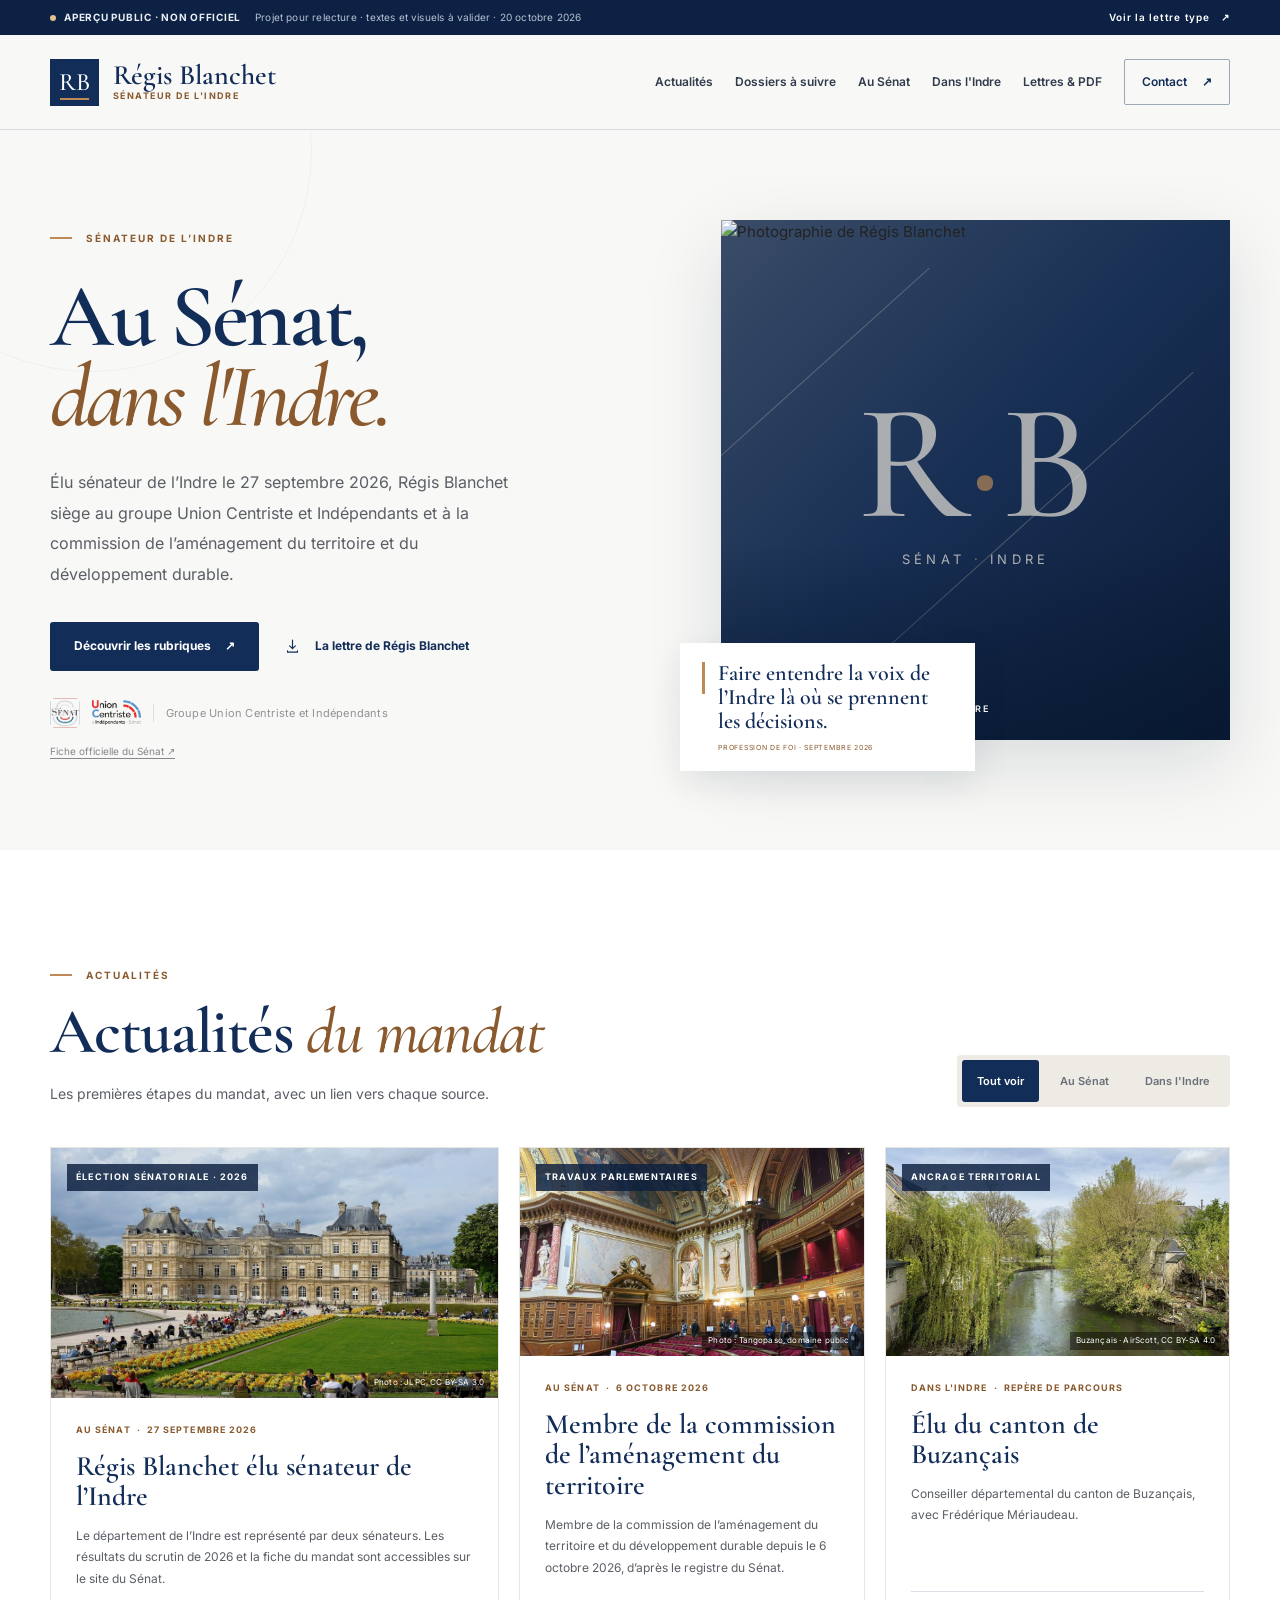
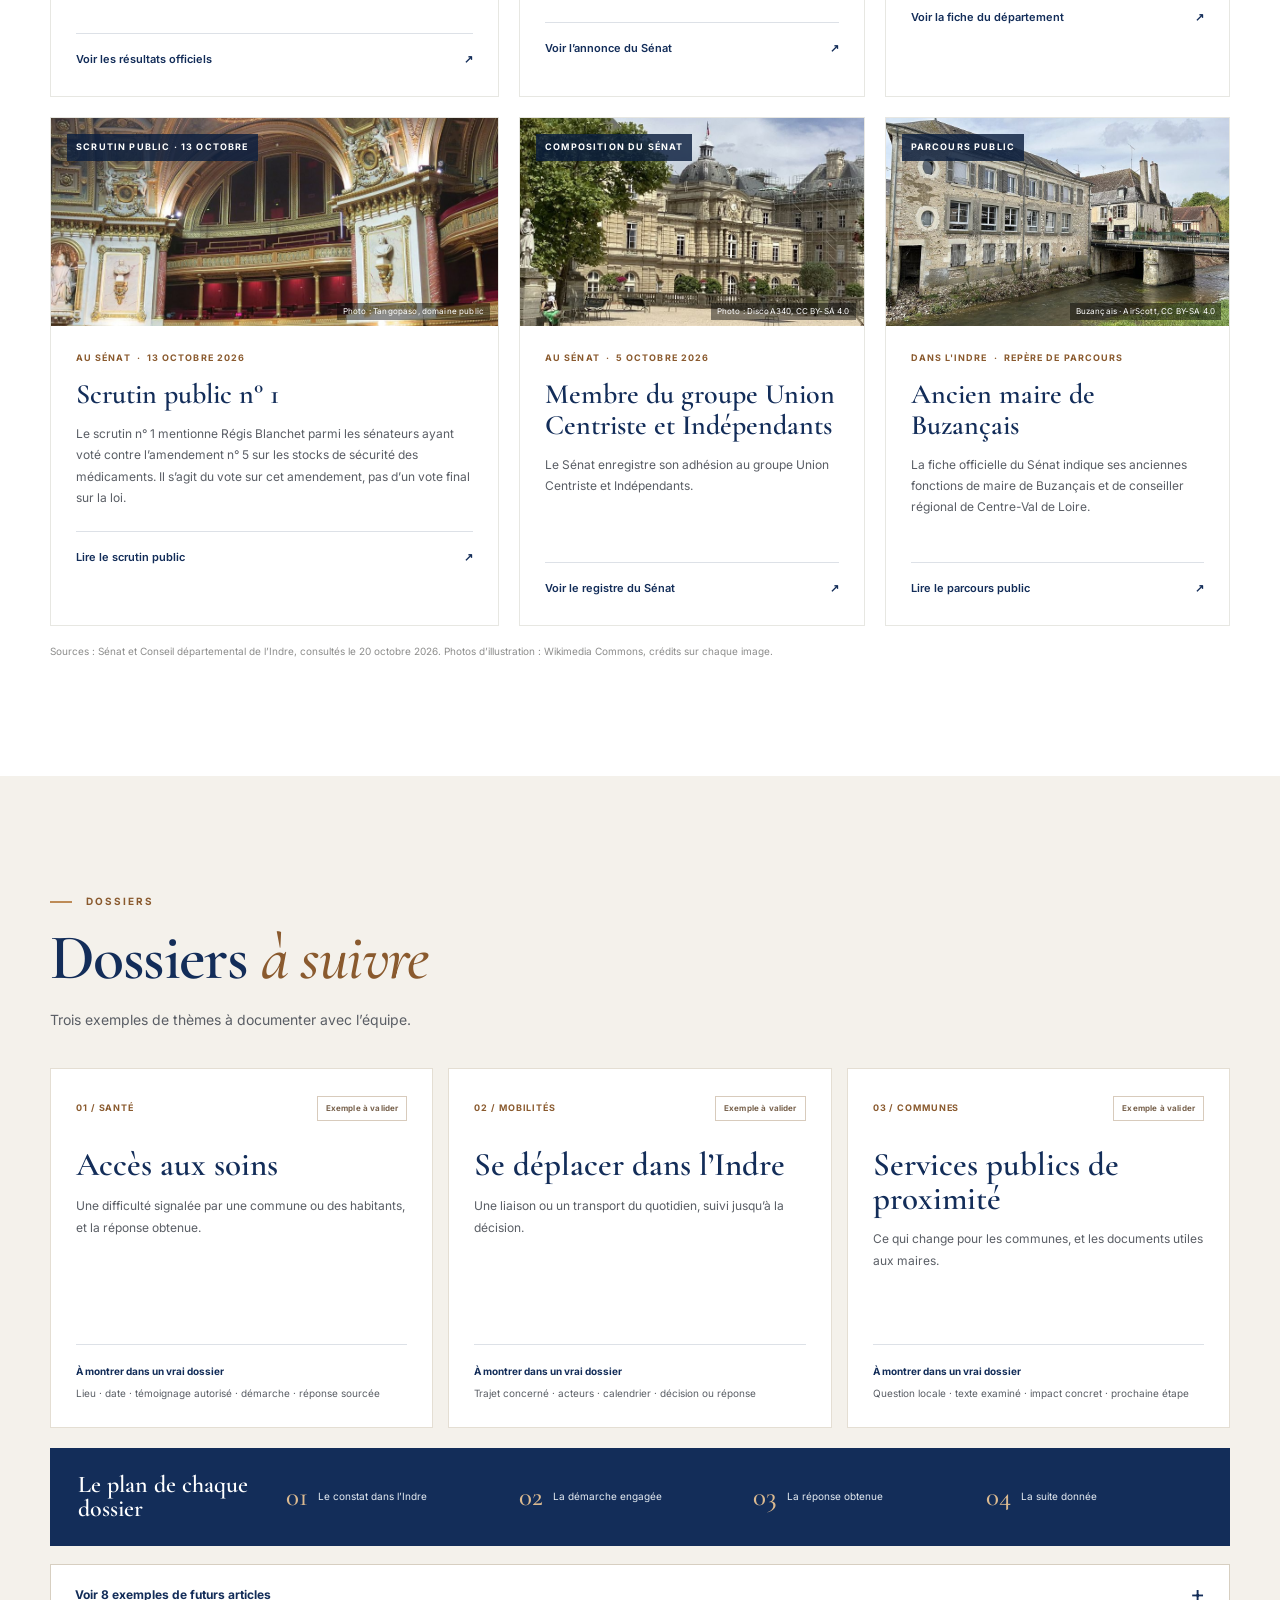
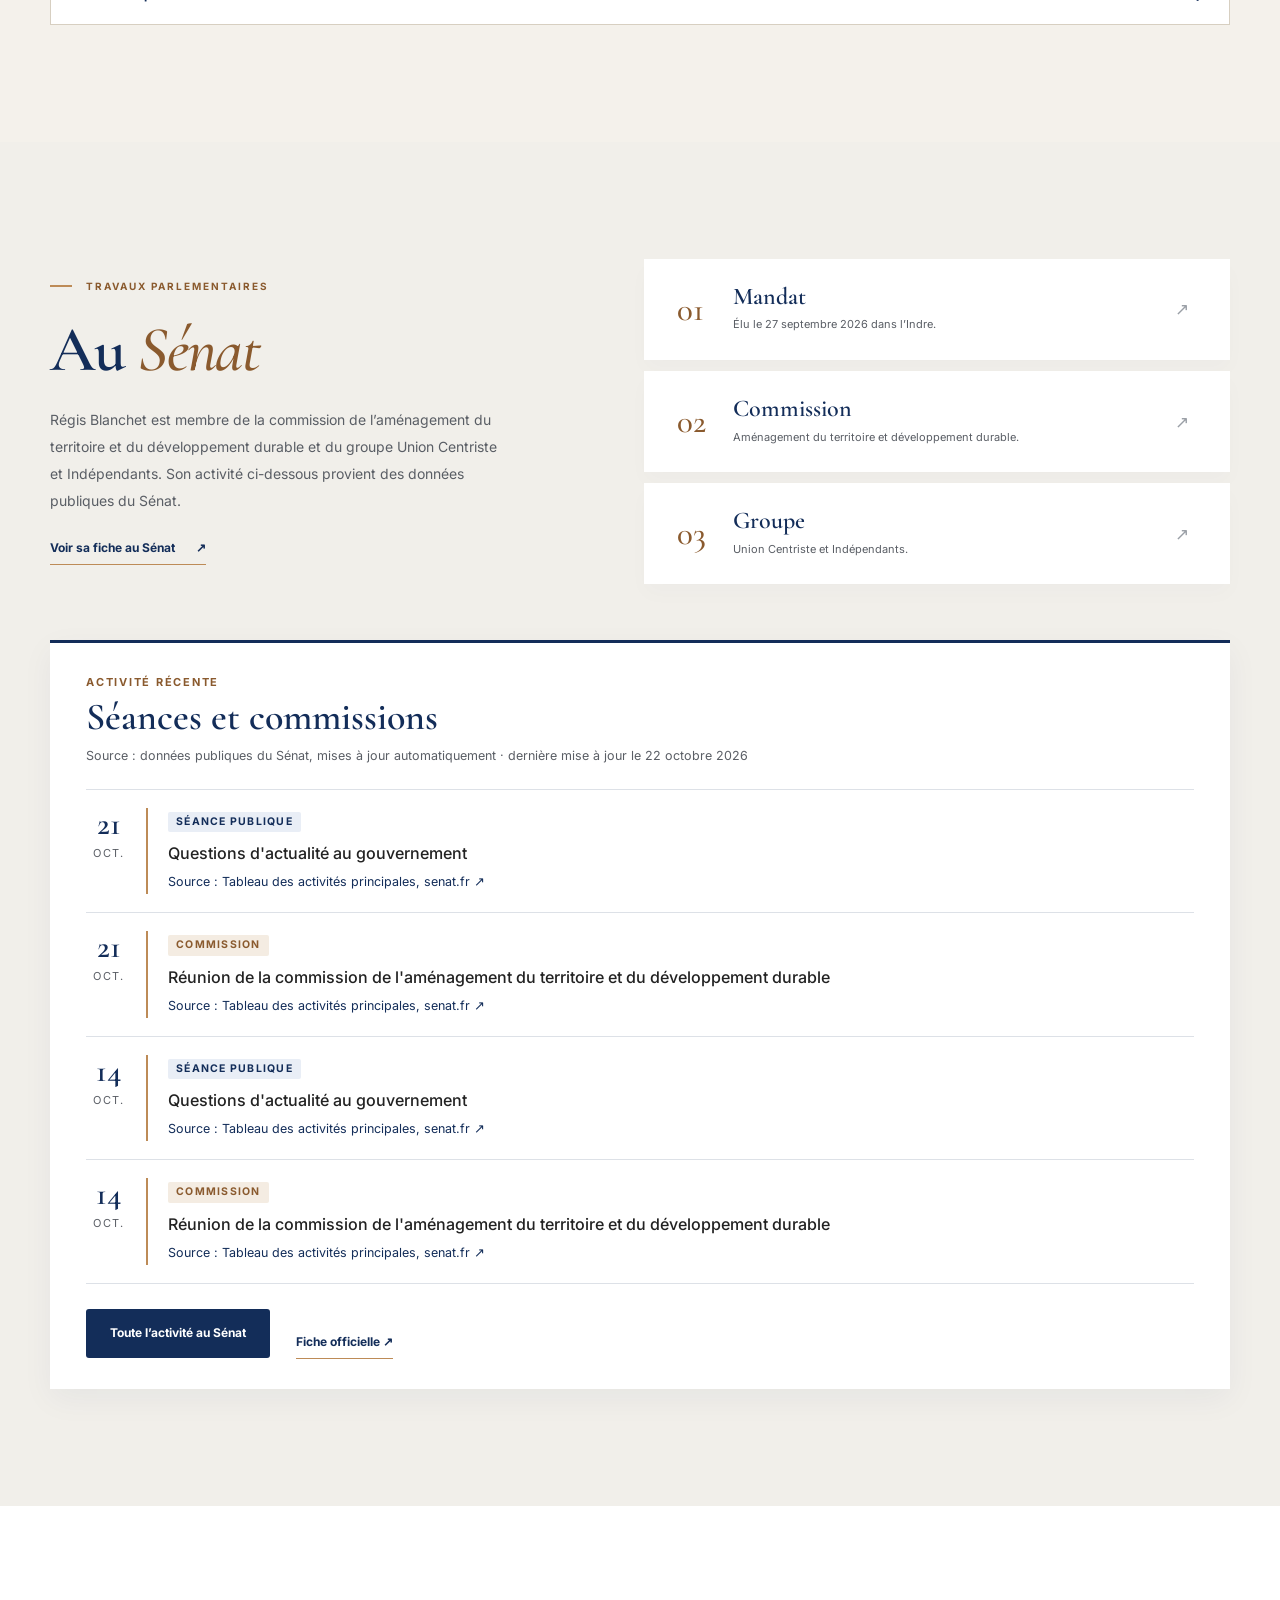
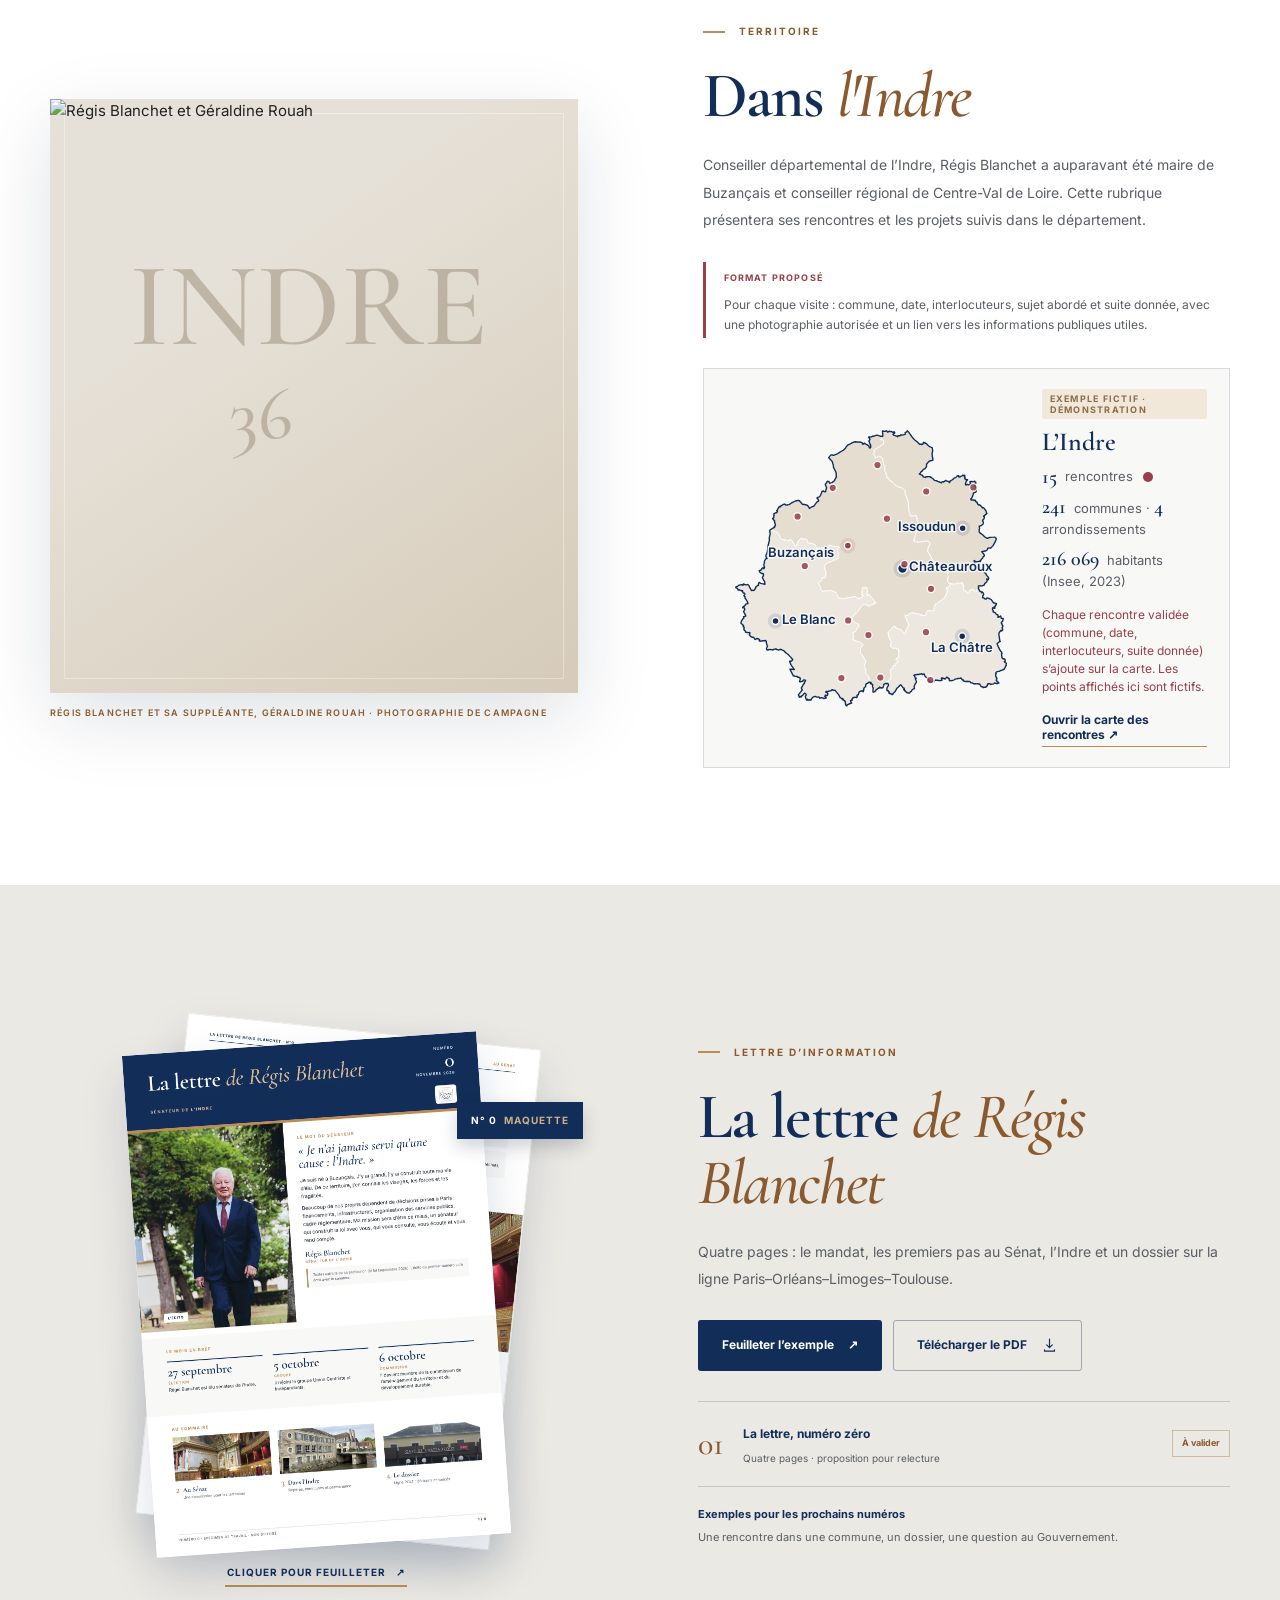
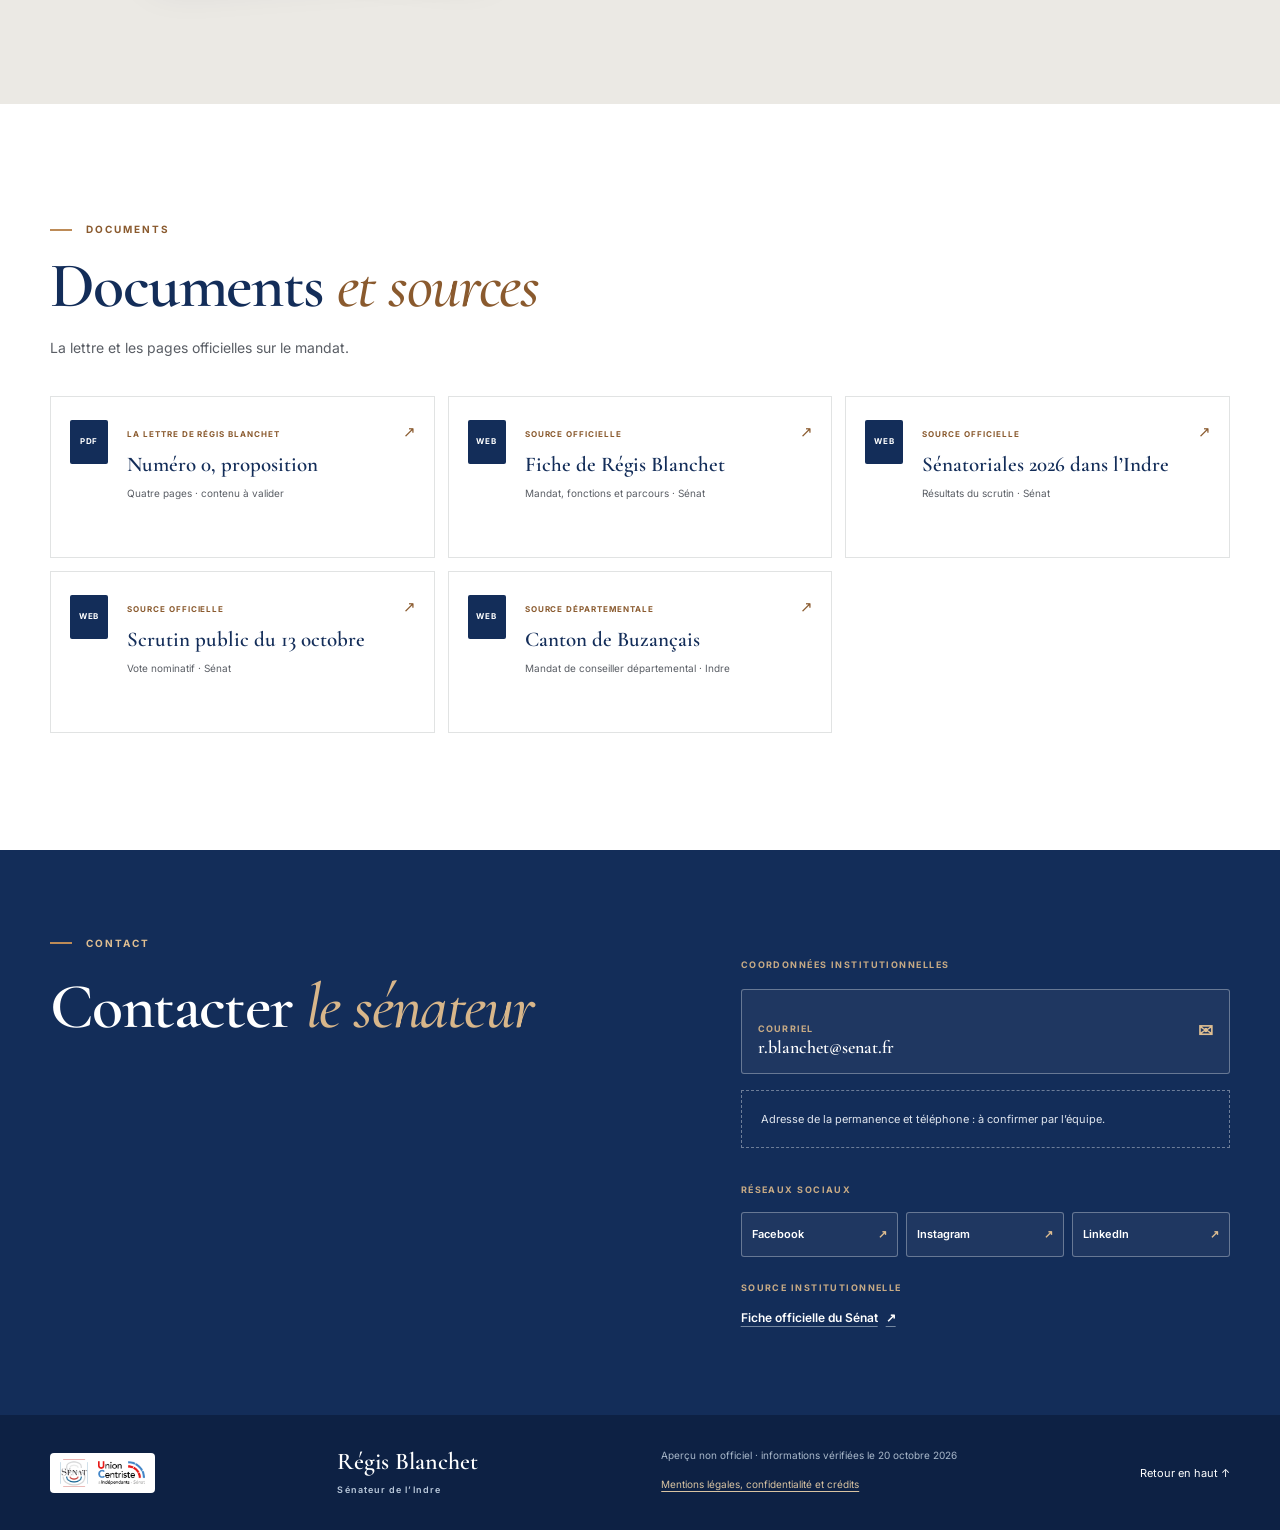
==== commit 92f40649: "Géraldine Rouah présentée comme suppléante uniquement : retrait de la rubrique, de l'encadré et de l" ====
--- a/index.html
+++ b/index.html
@@ -153,7 +153,7 @@
       <div class="shell territoire-grid">
         <div class="territoire-art reveal" aria-label="Photographie de Régis Blanchet et Géraldine Rouah">
           <div class="territoire-img"><img src="assets/photos/regis-blanchet-geraldine.jpg" alt="Régis Blanchet et Géraldine Rouah" loading="lazy"><span class="territoire-fallback">INDRE<br><small>36</small></span></div>
-          <span class="territoire-caption">RÉGIS BLANCHET &amp; GÉRALDINE ROUAH · PHOTOGRAPHIE DE CAMPAGNE</span>
+          <span class="territoire-caption">RÉGIS BLANCHET ET SA SUPPLÉANTE, GÉRALDINE ROUAH · PHOTOGRAPHIE DE CAMPAGNE</span>
         </div>
         <div class="territoire-copy reveal">
           <div class="section-overline"><span class="overline-square"></span> TERRITOIRE</div>
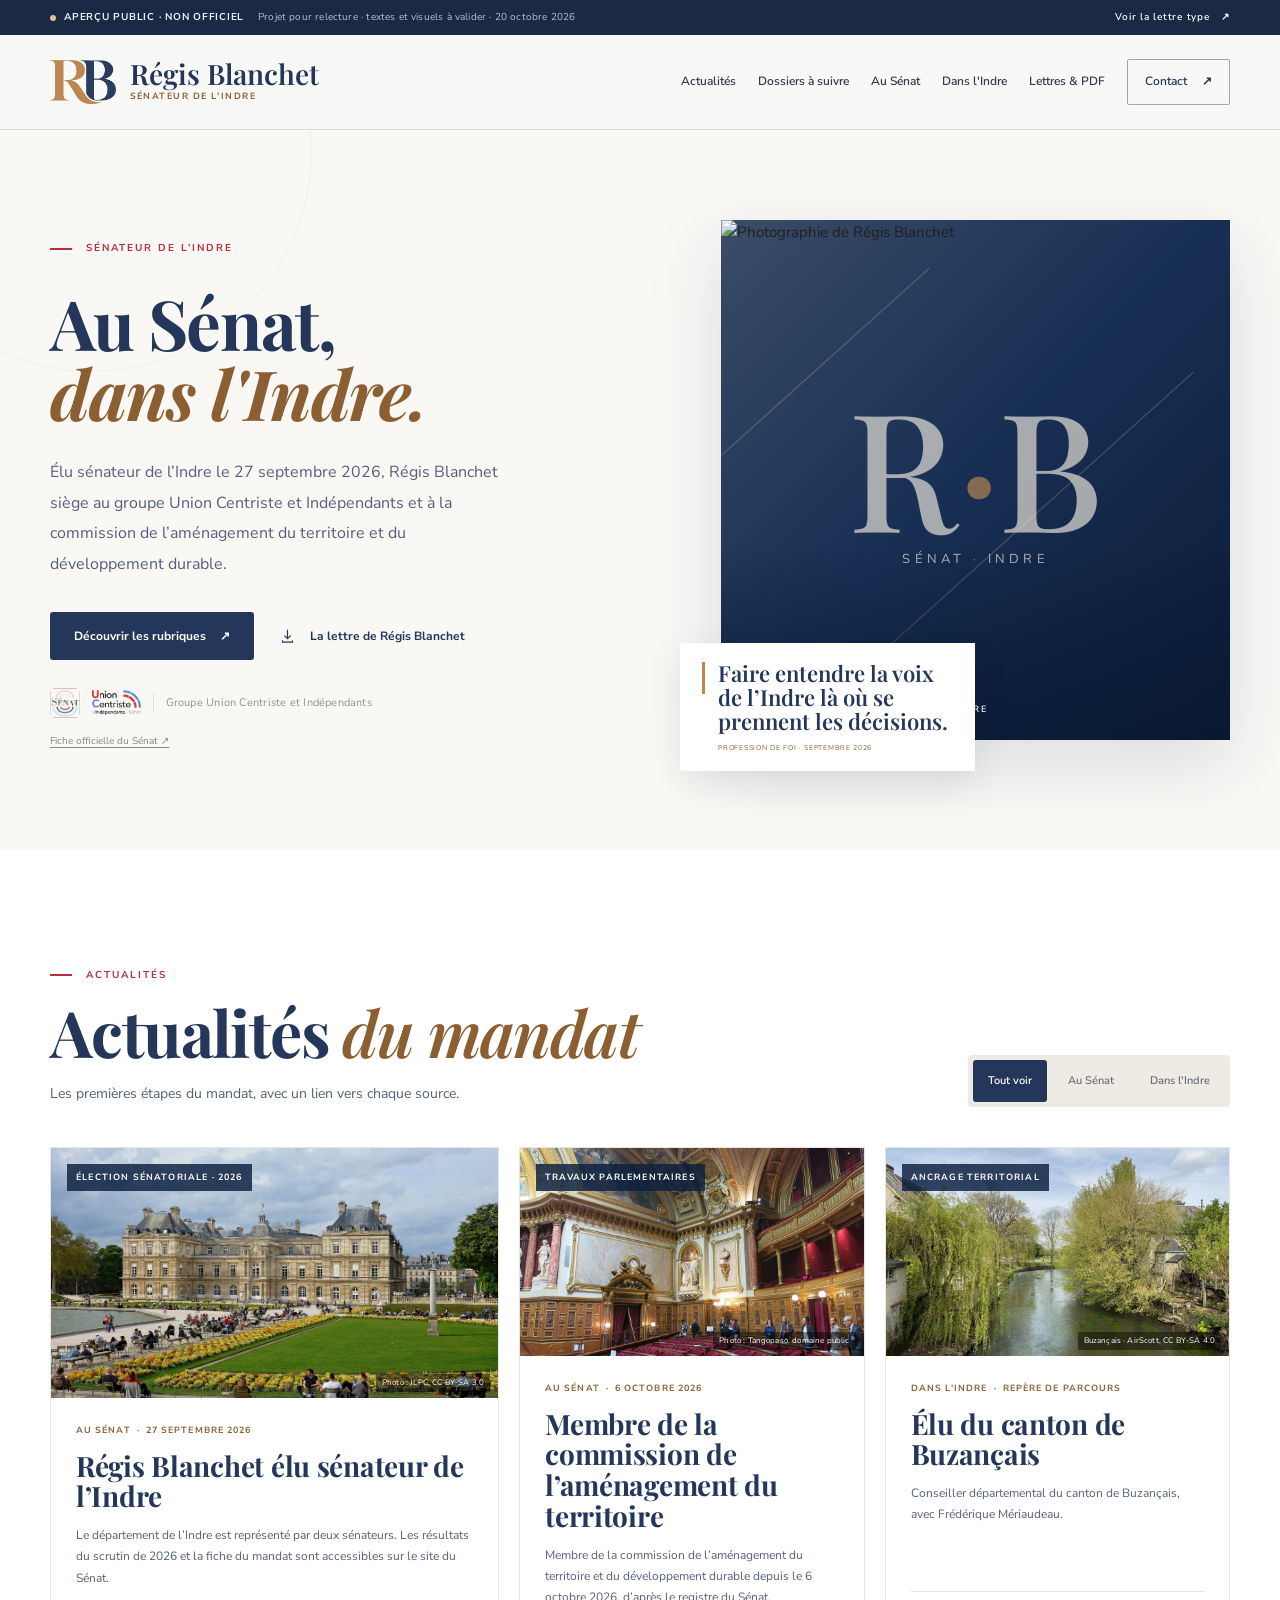
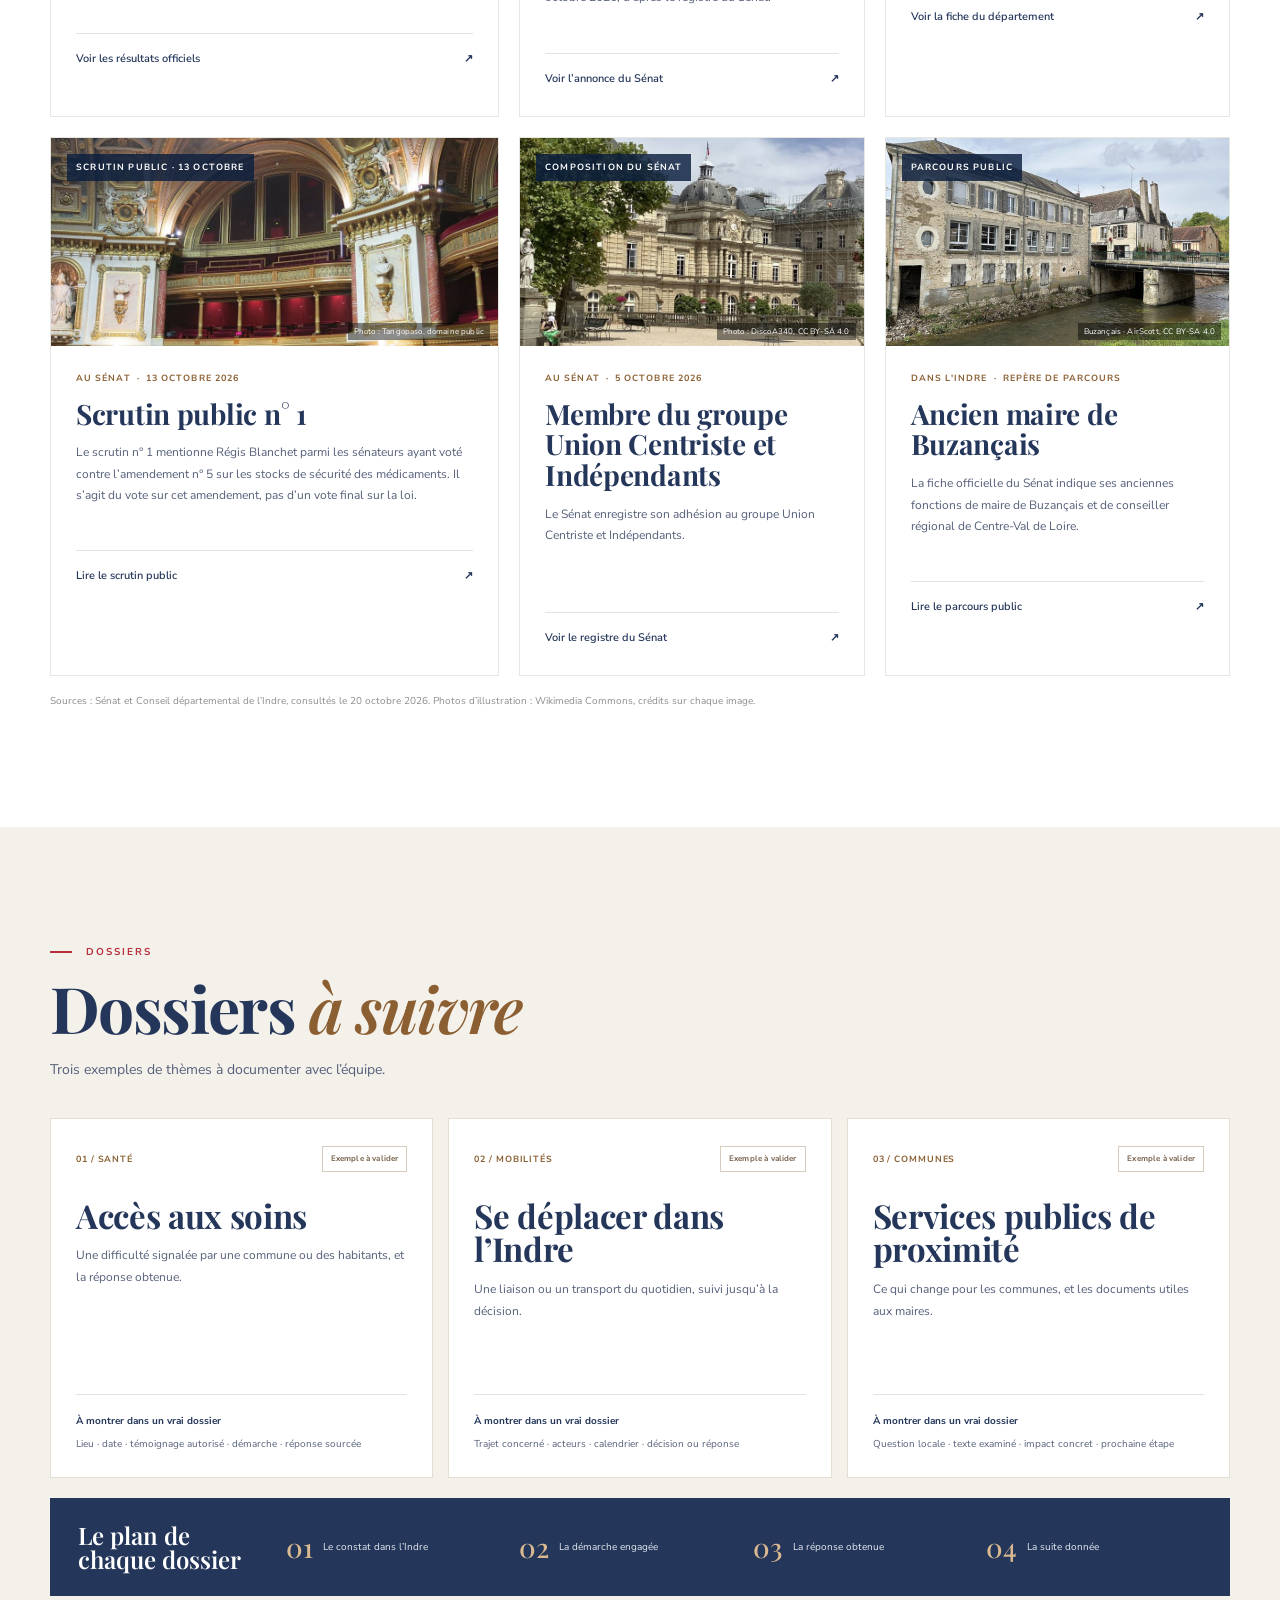
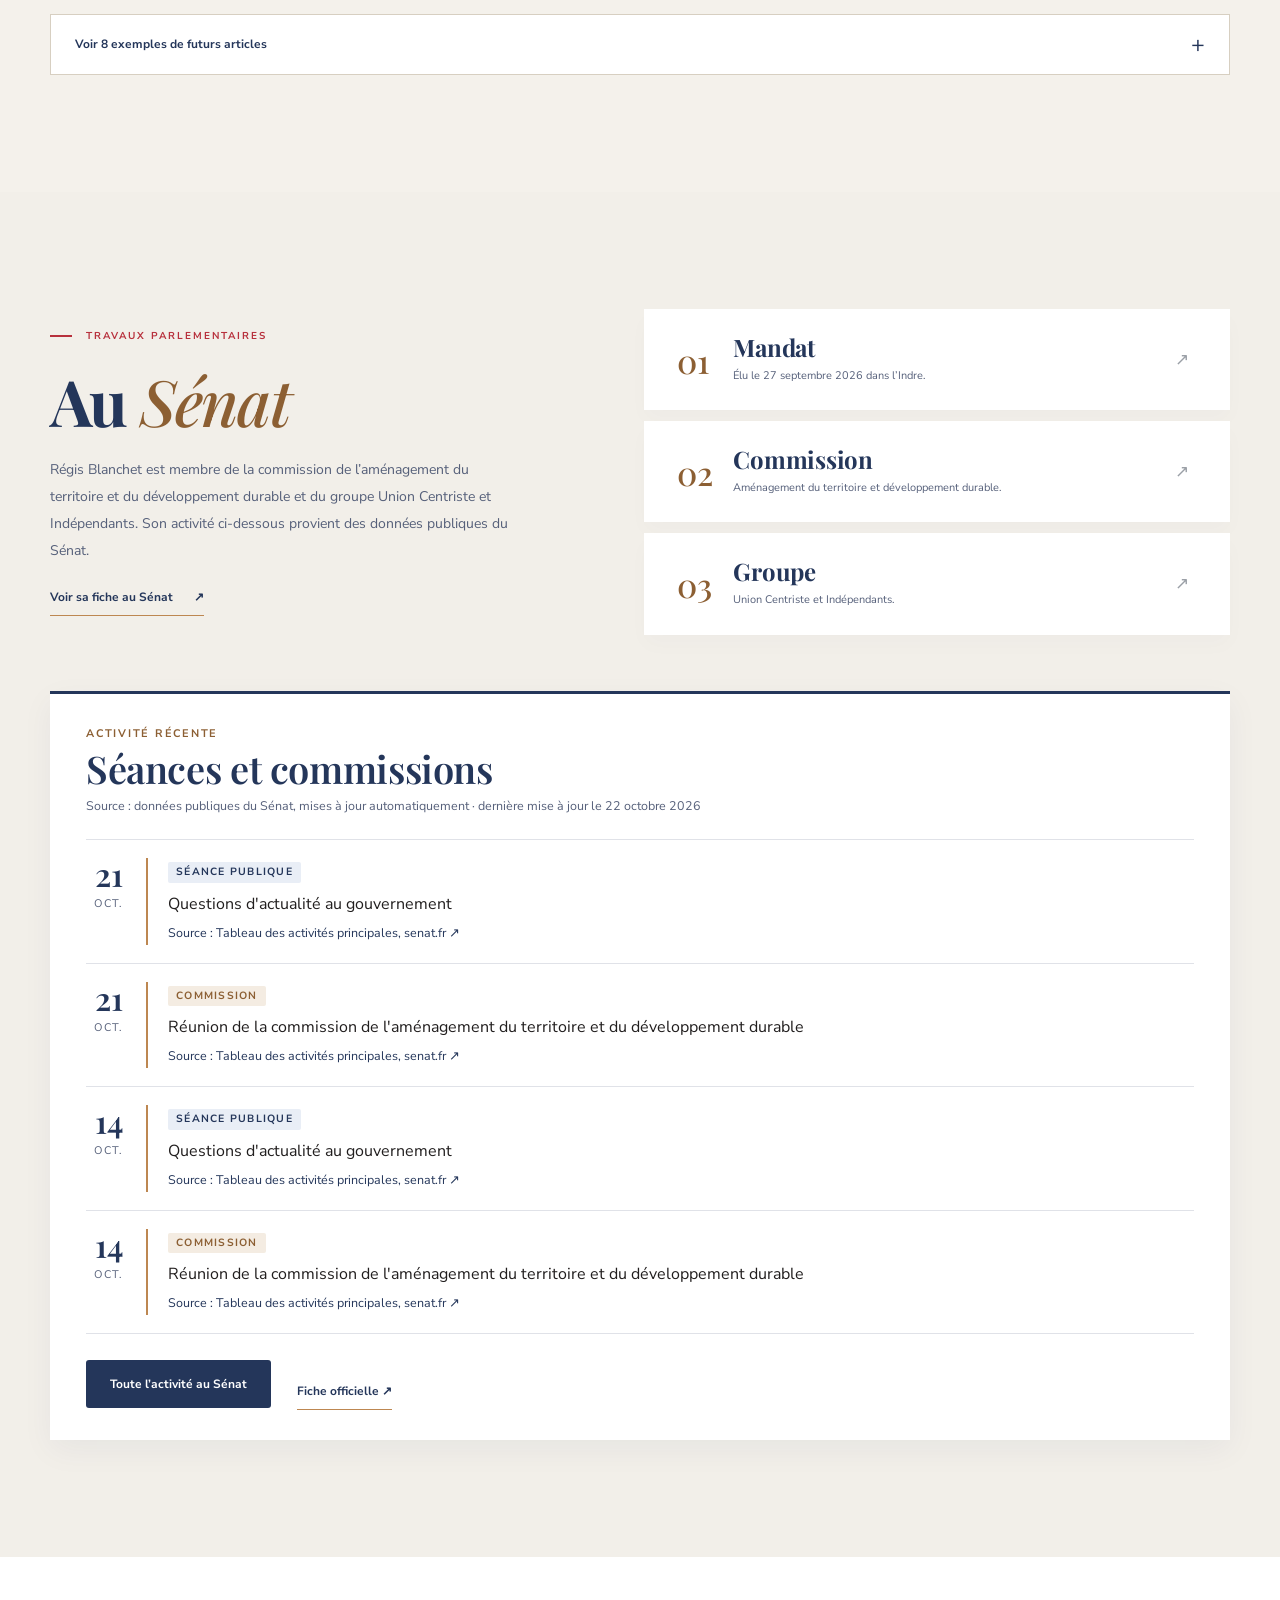
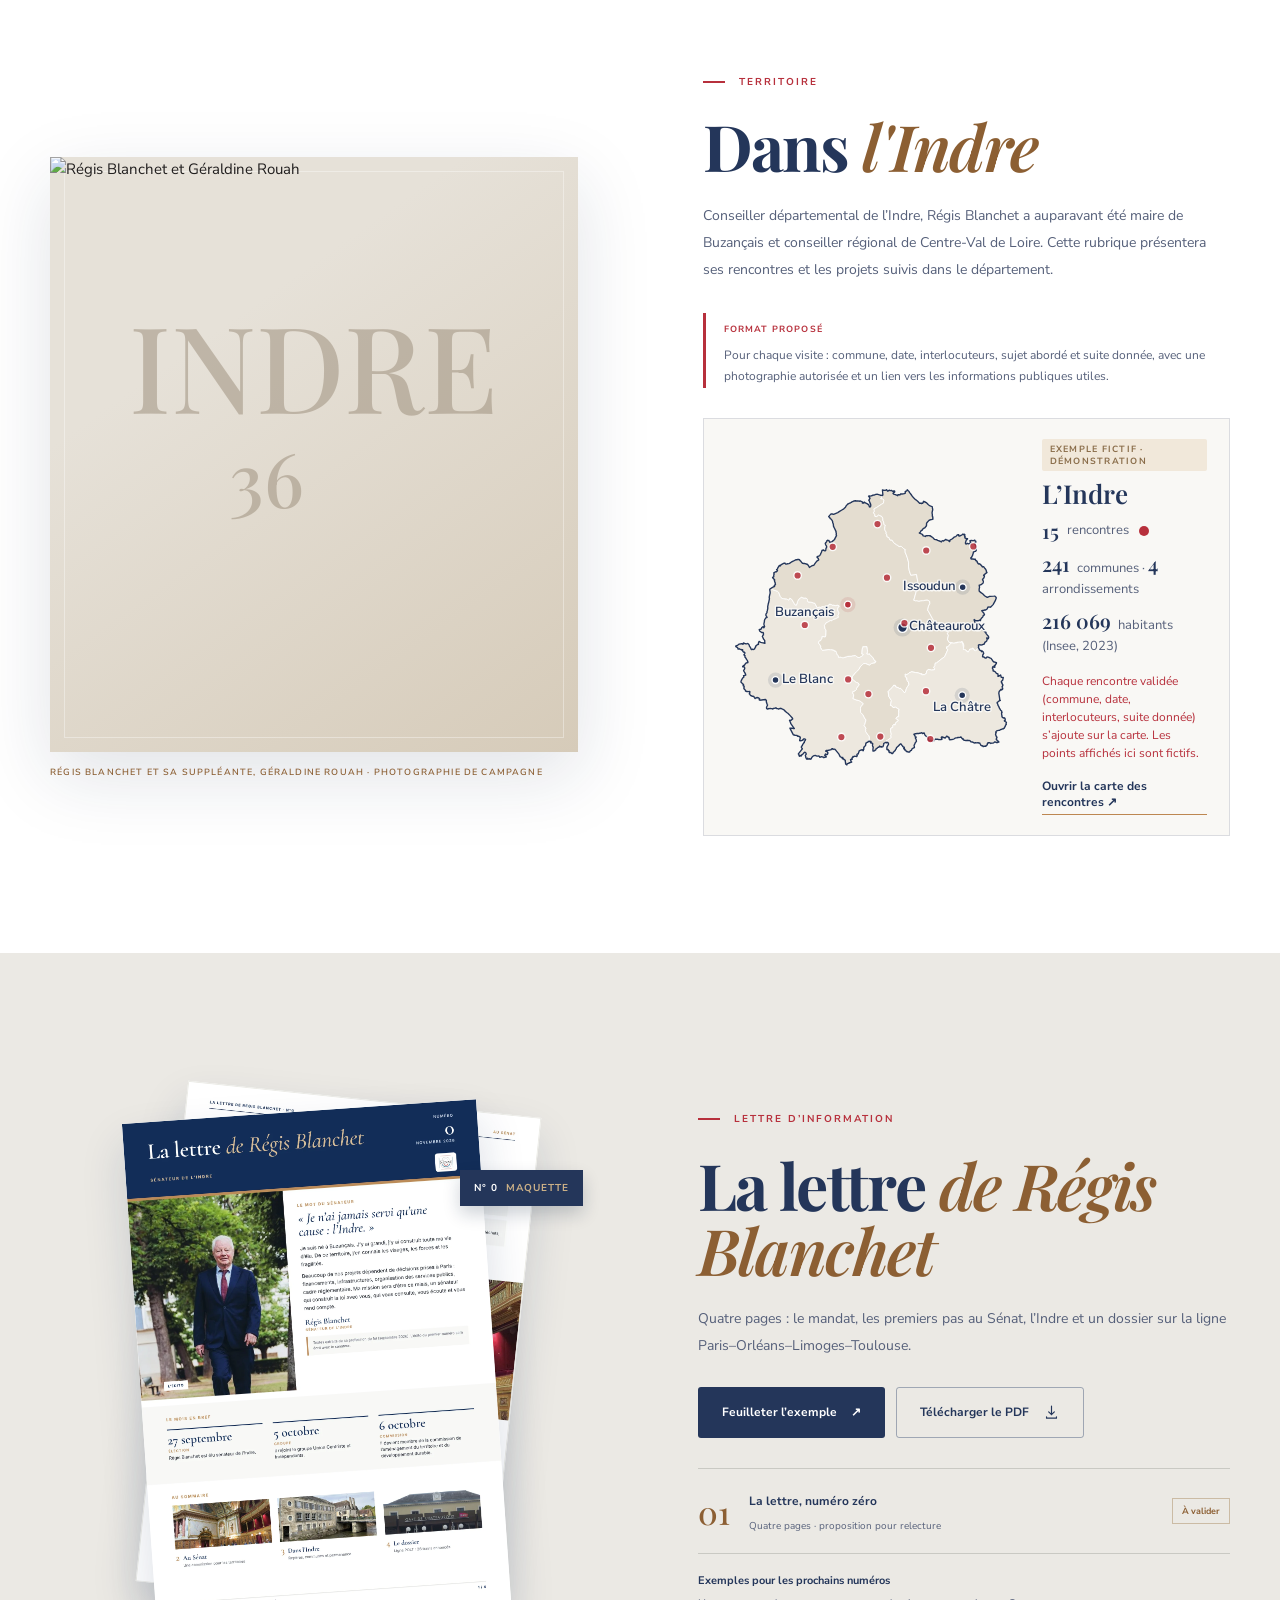
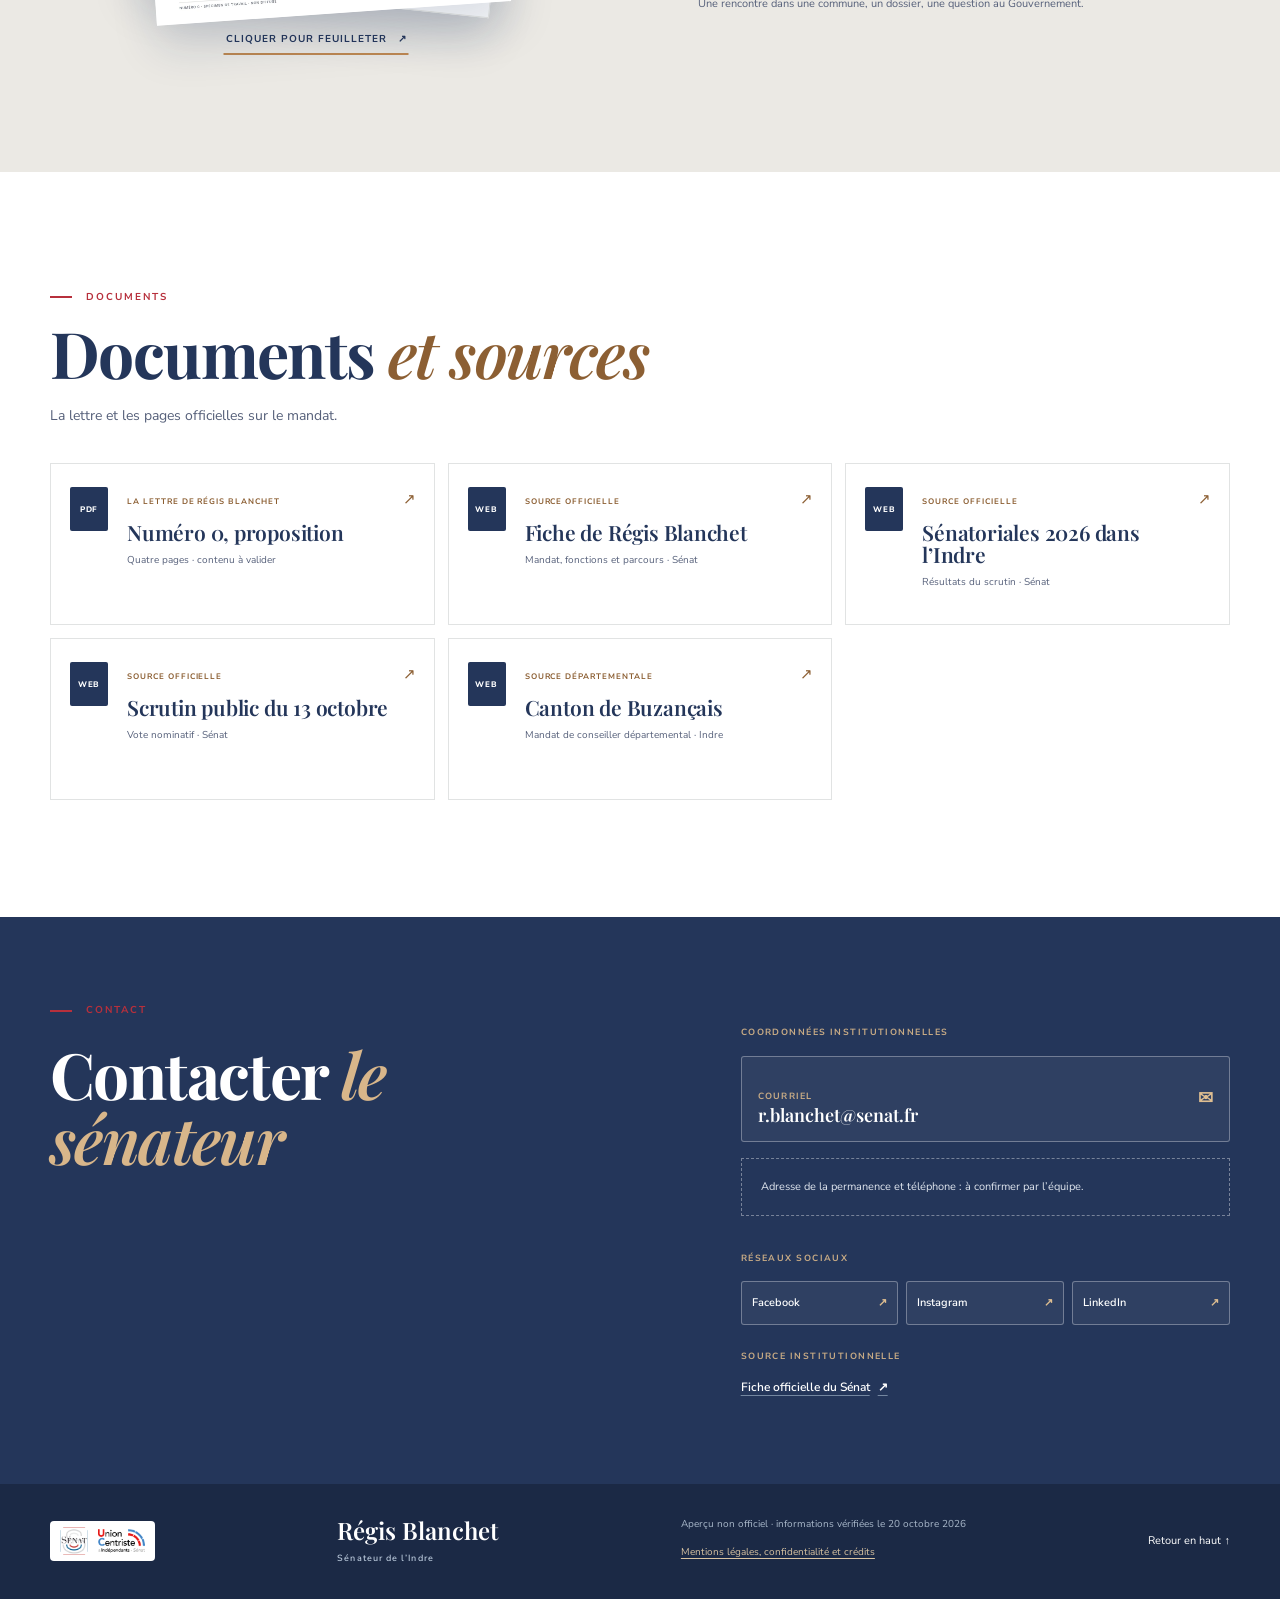
==== commit 21b47e10: "Site : charte du journal de campagne (Playfair Display + Nunito Sans, bleu #24365A, rouge #B7303C, c" ====
--- a/index.html
+++ b/index.html
@@ -3,7 +3,7 @@
 <head>
   <meta charset="utf-8">
   <meta name="viewport" content="width=device-width, initial-scale=1">
-  <meta name="theme-color" content="#132D59">
+  <meta name="theme-color" content="#24365A">
   <meta name="robots" content="noindex,nofollow,noarchive">
   <meta name="description" content="Aperçu non officiel du projet de site de Régis Blanchet, sénateur de l'Indre : repères vérifiés et lettre d'information proposée pour relecture.">
   <meta property="og:type" content="website">
@@ -13,8 +13,8 @@
   <meta property="og:image" content="https://alybar.github.io/regis-blanchet/assets/photos/regis-blanchet.jpg">
   <title>Régis Blanchet, sénateur de l’Indre | Aperçu non officiel</title>
   <link rel="icon" type="image/svg+xml" href="favicon.svg">
-  <link rel="stylesheet" href="assets/css/fonts.css?v=1">
-  <link rel="stylesheet" href="assets/css/style.css?v=20261021-sobre1">
+  <link rel="stylesheet" href="assets/css/fonts.css?v=2">
+  <link rel="stylesheet" href="assets/css/style.css?v=20261022-charte">
   <script src="assets/js/app.js?v=20261021" defer></script>
   <script src="assets/js/rencontres-data.js?v=9" defer></script>
   <script src="assets/js/carte.js?v=10" defer></script>
@@ -34,7 +34,7 @@
   <header class="site-header" id="haut">
     <div class="shell header-inner">
       <a href="#haut" class="brand" aria-label="Régis Blanchet — revenir à l'accueil">
-        <span class="brand-mark" aria-hidden="true">RB<span class="brand-mark-rule"></span></span>
+        <span class="brand-mark" aria-hidden="true"><img src="assets/logos/rb-monogramme.png" alt="" width="66" height="44"></span>
         <span class="brand-wordmark"><strong>Régis Blanchet</strong><small>SÉNATEUR DE L'INDRE</small></span>
       </a>
       <button class="nav-toggle" type="button" aria-label="Ouvrir le menu" aria-expanded="false" aria-controls="site-nav">
@@ -160,7 +160,7 @@
           <h2 id="territoire-title">Dans <em>l'Indre</em></h2>
           <p>Conseiller départemental de l’Indre, Régis Blanchet a auparavant été maire de Buzançais et conseiller régional de Centre-Val de Loire. Cette rubrique présentera ses rencontres et les projets suivis dans le département.</p>
           <div class="territoire-note"><span>FORMAT PROPOSÉ</span><p>Pour chaque visite : commune, date, interlocuteurs, sujet abordé et suite donnée, avec une photographie autorisée et un lien vers les informations publiques utiles.</p></div>
-          <figure class="indre-card" tabindex="0" role="button" aria-label="Ouvrir la carte des rencontres en grand"><svg class="indre-map" viewBox="0 0 420 426" role="img" aria-labelledby="indreMapTitle"><title id="indreMapTitle">Carte de l’Indre : arrondissements, villes principales et rencontres (exemple fictif)</title><path class="arr" d="M24.2,270.8 L24.8,269.3 L26.3,268.9 L28.4,265.6 L30.5,264.4 L31.7,264.4 L30.9,261.6 L30.0,260.2 L27.5,256.8 L27.7,254.5 L27.1,251.3 L26.7,249.4 L25.2,249.0 L24.1,247.2 L22.5,246.2 L21.1,245.4 L19.2,244.4 L17.3,244.7 L16.9,243.0 L14.7,241.8 L17.2,239.0 L22.7,237.1 L24.8,236.6 L26.1,236.3 L28.4,237.1 L30.2,237.1 L31.5,236.9 L33.7,239.1 L34.2,241.1 L36.6,245.5 L38.3,244.9 L40.1,245.4 L41.6,244.3 L42.6,242.5 L42.8,240.6 L44.9,238.7 L47.0,238.0 L47.1,235.8 L48.0,233.8 L50.3,235.1 L56.1,233.9 L54.3,230.3 L52.6,226.6 L54.3,224.3 L54.3,222.5 L53.6,220.8 L51.6,221.0 L49.1,219.2 L49.9,216.1 L51.3,215.5 L52.4,213.3 L54.2,212.8 L55.2,213.4 L55.5,211.7 L55.1,210.0 L55.6,205.1 L55.9,202.4 L57.3,200.4 L58.8,199.3 L58.6,197.3 L57.8,194.4 L59.3,192.1 L59.3,190.5 L60.5,186.1 L60.3,184.1 L61.7,177.8 L62.9,172.2 L63.3,166.3 L63.9,163.7 L63.5,160.6 L63.4,158.3 L66.0,156.3 L67.4,158.5 L69.5,159.6 L72.2,160.3 L74.6,161.2 L76.4,162.9 L78.8,169.1 L79.5,170.0 L81.1,171.1 L82.4,172.0 L83.4,171.8 L85.4,172.1 L88.1,172.3 L89.3,173.2 L91.0,173.9 L92.1,171.3 L94.3,171.9 L95.8,173.8 L98.7,178.5 L100.0,180.9 L101.9,181.2 L103.1,178.1 L103.6,176.2 L104.7,173.7 L105.8,172.4 L107.9,170.6 L108.9,169.8 L113.0,171.1 L114.5,171.1 L116.0,170.8 L118.0,173.0 L118.1,174.7 L119.0,176.7 L122.9,176.9 L126.7,178.0 L128.8,178.6 L129.9,180.8 L131.5,183.9 L132.1,185.0 L135.6,184.0 L137.4,184.5 L138.7,183.5 L141.2,183.4 L143.0,183.7 L145.4,183.0 L147.0,182.2 L148.8,181.3 L149.6,179.7 L152.8,180.4 L154.0,181.2 L155.8,181.2 L158.3,181.9 L162.0,181.3 L164.2,182.5 L162.0,185.4 L161.8,186.6 L161.8,188.2 L162.7,190.5 L163.5,192.1 L163.3,194.0 L162.8,195.2 L161.9,197.0 L162.5,197.8 L163.4,198.3 L161.8,199.4 L159.6,200.6 L158.3,201.2 L154.9,202.2 L153.0,204.1 L151.1,203.6 L149.1,204.8 L148.1,205.5 L147.2,206.0 L144.6,207.2 L143.6,209.3 L142.6,210.6 L143.4,215.8 L144.6,216.8 L144.9,218.1 L144.8,221.2 L144.6,224.7 L144.4,226.0 L143.7,227.5 L139.4,226.5 L139.0,229.4 L138.0,230.9 L137.3,232.5 L135.0,233.3 L133.9,235.9 L136.9,240.0 L137.3,240.8 L136.6,242.0 L137.3,242.6 L138.4,245.3 L140.0,246.7 L142.7,246.2 L147.8,245.6 L151.3,245.7 L153.5,245.8 L157.0,246.7 L157.4,248.0 L158.4,247.7 L159.3,247.9 L160.1,250.1 L160.4,251.3 L161.4,253.2 L162.6,254.4 L163.0,256.8 L164.5,256.7 L165.8,256.5 L167.2,257.0 L168.5,257.3 L170.3,257.3 L174.8,255.9 L176.4,255.4 L181.6,255.2 L182.9,254.7 L184.3,254.4 L187.5,254.2 L188.5,255.1 L190.4,256.5 L192.8,257.4 L195.2,255.8 L196.7,255.2 L197.6,254.6 L198.7,252.5 L196.5,252.1 L197.0,245.3 L197.9,242.7 L198.0,241.4 L204.1,241.3 L204.8,245.8 L205.0,248.6 L204.6,250.7 L204.0,251.8 L206.5,252.0 L208.2,251.6 L208.3,252.6 L213.1,257.6 L215.5,262.1 L217.3,262.2 L215.9,264.9 L213.0,265.4 L210.7,265.9 L207.8,268.2 L201.6,265.7 L199.0,266.1 L197.8,267.3 L194.6,270.3 L192.6,274.3 L189.3,277.4 L186.2,280.8 L184.7,282.7 L183.2,284.6 L182.7,286.9 L182.7,288.7 L184.6,289.6 L188.7,293.1 L191.0,293.6 L193.0,295.5 L192.4,297.4 L189.1,301.8 L189.2,303.3 L187.3,305.1 L185.2,306.4 L183.8,306.4 L183.4,308.4 L184.9,310.8 L184.9,312.9 L183.9,316.5 L188.3,318.4 L193.8,319.9 L198.9,323.8 L197.4,326.4 L195.1,328.5 L194.8,330.8 L194.9,334.6 L194.9,336.6 L198.4,339.9 L201.3,346.1 L202.8,347.1 L201.9,351.0 L200.9,354.2 L200.1,355.4 L202.5,359.3 L202.8,360.2 L202.1,361.3 L202.4,362.7 L202.3,364.3 L203.0,365.5 L204.3,366.7 L204.6,368.0 L206.4,369.8 L207.1,370.6 L207.7,372.4 L207.6,375.9 L206.7,377.0 L205.9,378.5 L205.3,379.8 L203.2,380.8 L202.7,381.8 L202.2,384.3 L200.7,386.2 L200.0,386.9 L199.4,388.6 L199.5,390.3 L198.8,391.0 L198.6,392.1 L197.4,390.5 L192.9,392.4 L190.4,396.7 L189.8,398.4 L189.8,399.7 L188.4,400.0 L186.6,400.2 L185.1,400.7 L183.8,400.5 L182.6,402.4 L182.7,404.7 L181.3,404.9 L180.4,404.9 L180.7,406.7 L181.4,408.0 L180.8,408.9 L179.2,409.3 L178.4,409.4 L176.2,410.7 L175.1,412.4 L173.3,411.2 L173.2,409.0 L172.8,406.3 L170.9,405.0 L168.6,403.7 L169.1,401.8 L166.0,400.9 L163.6,397.1 L158.6,390.9 L157.3,389.7 L155.0,390.3 L153.8,389.1 L152.0,390.6 L148.7,391.6 L147.8,391.5 L144.9,391.8 L144.5,392.9 L146.3,392.9 L147.3,394.2 L147.3,395.2 L146.8,397.6 L145.2,397.5 L143.2,398.4 L144.1,399.4 L144.4,401.4 L143.0,401.8 L141.4,401.6 L139.6,400.9 L137.9,400.7 L134.8,399.8 L129.2,398.9 L126.0,400.2 L123.9,402.4 L122.7,404.3 L121.3,404.2 L120.0,404.2 L118.4,403.0 L117.3,404.4 L116.4,403.3 L115.5,400.9 L115.7,397.6 L115.8,395.3 L113.1,394.9 L110.8,397.5 L109.8,398.2 L109.4,399.1 L108.1,399.8 L106.3,400.0 L105.8,398.5 L104.8,396.7 L110.6,389.2 L109.2,386.6 L110.5,384.7 L111.5,382.4 L113.4,380.4 L114.7,377.2 L114.4,375.3 L112.6,375.0 L111.7,376.5 L110.3,377.2 L107.5,377.7 L106.8,376.3 L107.4,373.7 L107.4,372.2 L106.0,371.5 L104.2,371.3 L100.0,369.6 L98.8,369.7 L97.0,368.0 L92.9,360.1 L94.3,359.4 L97.4,359.7 L99.0,359.8 L96.7,356.8 L93.7,352.6 L92.9,349.9 L92.6,347.8 L94.3,348.0 L96.6,346.0 L92.6,340.9 L89.0,337.4 L85.5,334.7 L83.4,332.6 L79.6,330.8 L75.8,331.9 L73.9,331.1 L72.9,330.3 L72.1,329.9 L68.4,330.8 L66.2,331.2 L64.1,330.9 L62.8,331.2 L60.1,331.6 L58.8,331.0 L59.0,328.5 L59.6,324.9 L58.4,321.0 L58.2,319.0 L54.4,318.2 L52.0,318.8 L49.7,318.9 L48.9,318.3 L48.7,317.0 L47.9,316.3 L46.6,315.6 L45.1,315.0 L42.8,315.9 L40.8,314.8 L39.6,313.4 L38.7,313.4 L37.1,312.6 L35.7,312.3 L34.6,310.2 L33.7,309.4 L34.6,306.5 L29.3,305.9 L28.2,304.4 L26.6,303.3 L26.0,302.1 L26.1,300.7 L26.1,299.1 L24.9,298.0 L25.4,295.9 L23.3,294.6 L22.3,293.1 L21.7,291.9 L23.2,288.4 L25.9,285.2 L26.1,283.3 L28.7,282.4 L28.3,281.1 L26.3,277.6 L26.8,273.9 L26.7,271.1 L24.2,270.8 Z" fill="#EDE8DF"><title>Arrondissement de Le Blanc</title></path><path class="arr" d="M148.6,53.0 L153.9,49.3 L161.8,47.2 L167.8,43.5 L173.0,39.5 L175.1,36.1 L176.4,34.6 L178.5,33.7 L180.4,33.0 L182.0,32.3 L183.1,31.4 L184.4,30.7 L188.8,30.4 L192.9,30.6 L194.1,30.3 L197.6,33.4 L199.9,32.3 L201.8,33.2 L206.7,36.0 L207.7,38.9 L208.6,39.2 L209.7,36.3 L208.4,32.8 L206.9,29.6 L207.8,27.9 L207.2,24.5 L208.0,23.1 L210.5,22.9 L212.6,21.9 L214.5,21.8 L218.9,20.7 L223.3,22.0 L226.2,22.5 L226.5,23.1 L224.2,27.1 L226.1,27.1 L227.0,27.4 L227.9,27.9 L228.7,29.3 L228.1,32.0 L228.3,33.4 L225.3,35.1 L217.7,40.1 L214.3,41.9 L214.8,44.0 L214.7,46.2 L213.6,47.3 L215.4,49.9 L215.8,52.8 L218.4,52.7 L221.2,50.5 L222.4,51.4 L224.5,52.1 L226.0,53.2 L227.0,55.5 L227.2,58.4 L228.3,60.7 L228.7,63.9 L229.4,65.1 L230.9,65.6 L230.2,67.5 L229.9,69.5 L229.9,71.5 L230.5,73.1 L231.1,74.2 L232.1,75.4 L231.9,77.6 L232.9,79.4 L233.2,82.3 L234.4,82.6 L236.4,83.6 L236.6,85.1 L237.3,86.8 L240.6,87.1 L241.4,88.2 L242.3,90.1 L243.2,91.3 L244.6,92.0 L246.7,93.6 L248.4,94.5 L250.8,96.3 L253.0,96.1 L254.2,96.4 L255.3,97.4 L257.3,99.4 L260.1,101.0 L259.3,102.3 L259.5,104.0 L259.7,105.4 L260.8,107.7 L262.5,112.4 L264.4,119.0 L264.4,126.0 L265.4,131.2 L267.6,137.8 L275.9,136.8 L277.7,146.9 L278.1,152.7 L275.6,161.2 L272.0,174.1 L274.4,174.9 L275.3,174.7 L278.4,175.1 L279.3,175.5 L281.8,174.9 L284.7,174.7 L286.0,174.7 L288.9,174.0 L291.4,173.7 L294.9,175.5 L295.2,179.0 L293.3,182.7 L292.3,187.3 L292.0,188.4 L293.2,190.0 L298.7,200.2 L300.6,203.3 L302.0,205.1 L304.5,206.6 L305.9,206.8 L308.8,206.5 L310.1,206.3 L312.8,211.0 L313.3,212.3 L314.7,213.4 L315.0,214.5 L314.9,215.9 L316.3,218.2 L317.7,218.3 L319.9,218.9 L321.6,218.9 L322.0,220.4 L320.7,222.0 L321.1,223.2 L322.2,224.7 L321.9,226.1 L320.8,230.8 L322.9,235.0 L325.8,235.3 L326.4,236.4 L323.9,238.0 L322.8,240.0 L321.1,241.7 L319.5,241.7 L319.7,244.5 L321.3,245.6 L316.6,256.1 L311.7,259.5 L305.0,264.9 L303.2,265.1 L302.9,266.5 L302.7,267.4 L302.7,268.7 L301.8,270.0 L300.9,272.1 L302.5,273.6 L301.7,274.9 L297.6,275.3 L292.8,274.3 L290.7,276.8 L290.0,278.2 L291.1,279.1 L287.8,281.8 L283.7,282.1 L282.7,281.5 L283.5,280.6 L281.5,280.5 L279.1,279.7 L278.3,279.3 L274.3,278.9 L268.9,277.7 L267.7,278.4 L266.1,278.7 L264.2,280.4 L262.9,281.0 L261.9,282.2 L260.3,281.0 L259.3,282.2 L259.9,283.6 L259.6,284.9 L261.6,286.3 L262.1,288.4 L261.8,289.9 L263.2,291.2 L264.2,292.7 L264.9,296.5 L263.1,298.8 L261.8,301.1 L261.0,302.6 L260.4,305.3 L258.7,308.4 L256.4,305.7 L255.4,304.4 L253.9,302.8 L252.9,301.8 L250.7,301.9 L249.3,300.7 L245.9,299.8 L245.1,297.4 L242.6,297.5 L241.8,299.0 L240.2,300.8 L238.0,303.3 L235.9,305.0 L234.9,306.1 L235.7,313.3 L239.5,319.4 L238.7,323.5 L238.1,326.5 L239.3,326.7 L240.4,327.1 L242.0,329.6 L245.4,328.8 L247.8,330.3 L248.7,331.0 L250.8,332.0 L250.0,334.6 L250.2,337.2 L250.0,338.4 L250.0,340.0 L250.1,342.6 L247.3,343.5 L246.3,345.4 L247.1,346.4 L249.7,347.7 L248.6,349.7 L246.7,350.6 L245.4,352.5 L245.0,353.6 L245.3,354.7 L242.8,354.4 L241.6,355.4 L241.6,356.9 L241.4,358.5 L238.8,359.4 L238.3,361.9 L238.2,362.9 L238.7,365.5 L239.5,368.3 L238.8,369.1 L238.7,370.6 L239.4,372.9 L236.7,374.9 L234.9,376.2 L233.9,377.0 L232.2,377.3 L231.2,379.3 L231.0,380.4 L228.4,381.6 L227.7,385.1 L226.5,386.6 L225.2,386.3 L223.4,385.9 L221.5,387.0 L219.4,387.8 L217.6,389.2 L217.0,390.7 L215.2,392.2 L212.7,390.7 L212.9,388.6 L212.9,386.7 L212.3,385.1 L212.5,382.3 L211.3,380.9 L210.0,380.9 L210.2,379.2 L209.2,379.0 L207.6,378.4 L206.7,377.0 L207.6,375.9 L207.7,372.4 L207.1,370.6 L206.4,369.8 L204.6,368.0 L204.3,366.7 L203.0,365.5 L202.3,364.3 L202.4,362.7 L202.1,361.3 L202.8,360.2 L202.5,359.3 L200.1,355.4 L200.9,354.2 L201.9,351.0 L202.8,347.1 L201.3,346.1 L198.4,339.9 L194.9,336.6 L194.9,334.6 L194.8,330.8 L195.1,328.5 L197.4,326.4 L198.9,323.8 L193.8,319.9 L188.3,318.4 L183.9,316.5 L184.9,312.9 L184.9,310.8 L183.4,308.4 L183.8,306.4 L185.2,306.4 L187.3,305.1 L189.2,303.3 L189.1,301.8 L192.4,297.4 L193.0,295.5 L191.0,293.6 L188.7,293.1 L184.6,289.6 L182.7,288.7 L182.7,286.9 L183.2,284.6 L184.7,282.7 L186.2,280.8 L189.3,277.4 L192.6,274.3 L194.6,270.3 L197.8,267.3 L199.0,266.1 L201.6,265.7 L207.8,268.2 L210.7,265.9 L213.0,265.4 L215.9,264.9 L217.3,262.2 L215.5,262.1 L213.1,257.6 L208.3,252.6 L208.2,251.6 L206.5,252.0 L204.0,251.8 L204.6,250.7 L205.0,248.6 L204.8,245.8 L204.1,241.3 L198.0,241.4 L197.9,242.7 L197.0,245.3 L196.5,252.1 L198.7,252.5 L197.6,254.6 L196.7,255.2 L195.2,255.8 L192.8,257.4 L190.4,256.5 L188.5,255.1 L187.5,254.2 L184.3,254.4 L182.9,254.7 L181.6,255.2 L176.4,255.4 L174.8,255.9 L170.3,257.3 L168.5,257.3 L167.2,257.0 L165.8,256.5 L164.5,256.7 L163.0,256.8 L162.6,254.4 L161.4,253.2 L160.4,251.3 L160.1,250.1 L159.3,247.9 L158.4,247.7 L157.4,248.0 L157.0,246.7 L153.5,245.8 L151.3,245.7 L147.8,245.6 L142.7,246.2 L140.0,246.7 L138.4,245.3 L137.3,242.6 L136.6,242.0 L137.3,240.8 L136.9,240.0 L133.9,235.9 L135.0,233.3 L137.3,232.5 L138.0,230.9 L139.0,229.4 L139.4,226.5 L143.7,227.5 L144.4,226.0 L144.6,224.7 L144.8,221.2 L144.9,218.1 L144.6,216.8 L143.4,215.8 L142.6,210.6 L143.6,209.3 L144.6,207.2 L147.2,206.0 L148.1,205.5 L149.1,204.8 L151.1,203.6 L153.0,204.1 L154.9,202.2 L158.3,201.2 L159.6,200.6 L161.8,199.4 L163.4,198.3 L162.5,197.8 L161.9,197.0 L162.8,195.2 L163.3,194.0 L163.5,192.1 L162.7,190.5 L161.8,188.2 L161.8,186.6 L162.0,185.4 L164.2,182.5 L162.0,181.3 L158.3,181.9 L155.8,181.2 L154.0,181.2 L152.8,180.4 L149.6,179.7 L148.8,181.3 L147.0,182.2 L145.4,183.0 L143.0,183.7 L141.2,183.4 L138.7,183.5 L137.4,184.5 L135.6,184.0 L132.1,185.0 L131.5,183.9 L129.9,180.8 L128.8,178.6 L126.7,178.0 L122.9,176.9 L119.0,176.7 L118.1,174.7 L118.0,173.0 L116.0,170.8 L114.5,171.1 L113.0,171.1 L108.9,169.8 L107.9,170.6 L105.8,172.4 L104.7,173.7 L103.6,176.2 L103.1,178.1 L101.9,181.2 L100.0,180.9 L98.7,178.5 L95.8,173.8 L94.3,171.9 L92.1,171.3 L91.0,173.9 L89.3,173.2 L88.1,172.3 L85.4,172.1 L83.4,171.8 L82.4,172.0 L81.1,171.1 L79.5,170.0 L78.8,169.1 L76.4,162.9 L74.6,161.2 L72.2,160.3 L69.5,159.6 L67.4,158.5 L66.0,156.3 L69.4,154.5 L69.9,153.1 L71.7,151.7 L71.5,150.8 L71.3,149.0 L70.4,147.1 L69.9,144.9 L70.2,144.0 L68.1,142.3 L69.2,140.2 L69.1,137.9 L69.7,136.8 L70.0,134.3 L72.4,132.8 L74.5,131.6 L73.3,129.7 L74.6,128.7 L75.9,126.0 L78.4,124.5 L79.7,122.9 L82.9,120.9 L86.6,121.9 L89.1,121.3 L90.8,121.2 L94.4,119.1 L99.8,116.2 L104.1,115.1 L105.3,115.0 L106.9,116.4 L109.6,119.3 L111.1,120.8 L113.5,120.7 L118.6,123.2 L120.9,126.7 L124.9,124.0 L127.5,123.0 L131.5,117.4 L134.3,115.5 L133.8,114.0 L132.3,112.4 L132.6,111.0 L135.2,109.8 L136.9,107.6 L138.2,104.7 L139.0,101.8 L140.5,101.7 L142.2,102.2 L144.4,102.0 L145.0,98.7 L145.7,96.4 L144.6,94.2 L143.9,91.7 L145.7,89.0 L147.2,87.3 L149.1,87.7 L152.8,89.7 L154.5,88.2 L156.4,86.9 L157.9,84.6 L160.0,79.9 L159.7,78.6 L159.2,75.1 L158.6,73.0 L155.9,67.6 L155.4,63.6 L154.5,60.5 L152.3,56.7 L150.3,54.7 Z" fill="#E4DDD0"><title>Arrondissement de Châteauroux</title></path><path class="arr" d="M326.3,235.7 L334.7,235.8 L336.1,234.6 L337.4,234.3 L338.9,234.1 L340.0,235.2 L340.6,234.3 L342.1,233.8 L343.1,238.3 L344.3,243.6 L343.8,245.5 L345.0,244.7 L347.2,245.7 L348.1,247.5 L350.7,249.3 L352.1,246.0 L354.3,244.9 L355.7,244.6 L358.0,244.3 L359.5,246.6 L362.1,247.0 L363.7,244.9 L364.8,243.7 L365.4,243.1 L367.2,246.2 L369.3,246.9 L370.1,248.6 L371.8,248.6 L372.8,249.5 L373.3,250.9 L372.8,252.1 L371.6,255.9 L373.2,256.2 L375.9,257.9 L377.4,256.5 L378.7,256.3 L380.7,256.9 L383.1,258.0 L384.6,259.3 L387.3,263.2 L391.5,265.9 L390.5,267.4 L389.6,268.9 L388.5,269.4 L389.5,271.1 L387.6,270.6 L386.1,271.0 L386.1,273.4 L386.7,274.8 L387.5,276.6 L388.9,277.1 L390.8,279.1 L393.3,280.6 L393.9,282.0 L393.8,284.3 L395.0,283.9 L397.6,282.3 L398.7,285.9 L401.0,286.2 L400.9,288.5 L400.8,289.8 L399.1,291.3 L399.2,293.4 L399.7,295.0 L400.5,296.0 L401.1,296.9 L399.9,299.0 L400.7,301.5 L400.5,302.9 L398.7,303.1 L397.9,303.9 L395.1,308.8 L396.4,318.2 L395.0,320.4 L393.4,322.1 L393.0,323.8 L394.1,326.7 L395.4,328.9 L396.9,331.8 L399.2,334.5 L399.3,336.2 L399.1,337.6 L399.3,340.3 L399.6,342.4 L400.5,344.0 L401.9,344.5 L402.8,344.4 L404.3,345.9 L403.9,348.0 L403.3,349.2 L406.0,351.0 L405.7,353.1 L404.8,355.2 L402.7,359.7 L400.8,360.3 L397.5,361.5 L394.6,362.6 L390.5,365.1 L390.9,366.4 L390.4,369.1 L391.1,370.5 L392.4,372.5 L391.8,373.8 L391.3,375.2 L393.2,377.7 L395.3,379.5 L393.2,380.2 L391.1,380.1 L388.8,379.3 L387.7,380.6 L384.8,381.1 L382.9,381.0 L380.8,380.3 L379.9,380.4 L378.5,382.0 L378.3,383.6 L376.4,385.7 L373.1,385.9 L372.1,385.3 L369.3,384.4 L367.8,381.3 L363.2,380.8 L360.1,380.9 L358.9,380.4 L354.7,379.2 L352.0,377.2 L348.9,377.0 L345.7,377.0 L344.0,376.5 L343.4,374.7 L341.7,374.0 L339.8,372.0 L335.9,372.9 L332.9,373.4 L330.4,374.8 L327.1,375.8 L323.9,376.1 L323.1,375.2 L323.4,373.5 L322.8,372.6 L320.9,371.3 L318.9,371.7 L317.5,373.6 L316.0,373.6 L314.3,372.7 L313.2,372.0 L311.8,372.8 L312.1,374.5 L312.9,375.2 L311.9,375.8 L308.1,375.9 L305.1,375.5 L302.2,375.9 L301.0,377.6 L299.6,378.2 L298.4,377.7 L297.3,377.2 L295.5,377.7 L293.2,376.9 L293.1,374.6 L292.5,372.7 L289.0,370.3 L287.8,368.6 L284.4,367.1 L282.3,366.3 L280.4,366.6 L278.3,367.1 L275.0,367.5 L273.1,368.0 L272.1,368.4 L273.1,369.5 L274.7,372.1 L274.2,373.5 L275.8,378.2 L274.5,379.9 L273.7,381.9 L272.8,386.3 L271.6,387.9 L269.6,389.2 L267.2,392.0 L266.0,394.0 L263.8,394.0 L261.3,393.2 L260.3,391.5 L259.2,391.2 L258.9,390.1 L258.0,389.6 L258.4,388.3 L257.6,386.8 L255.8,386.0 L255.0,384.4 L253.3,382.0 L251.6,383.1 L248.8,385.9 L246.8,388.1 L245.8,390.3 L244.9,392.0 L242.7,394.0 L241.9,395.4 L240.5,396.2 L238.8,394.6 L237.2,394.8 L236.2,394.2 L236.5,392.3 L235.5,392.2 L235.1,390.9 L233.3,390.5 L233.0,387.5 L233.8,385.3 L235.4,382.0 L234.7,380.5 L233.0,380.2 L232.3,380.7 L231.2,379.3 L232.2,377.3 L233.9,377.0 L234.9,376.2 L236.7,374.9 L239.4,372.9 L238.7,370.6 L238.8,369.1 L239.5,368.3 L238.7,365.5 L238.2,362.9 L238.3,361.9 L238.8,359.4 L241.4,358.5 L241.6,356.9 L241.6,355.4 L242.8,354.4 L245.3,354.7 L245.0,353.6 L245.4,352.5 L246.7,350.6 L248.6,349.7 L249.7,347.7 L247.1,346.4 L246.3,345.4 L247.3,343.5 L250.1,342.6 L250.0,340.0 L250.0,338.4 L250.2,337.2 L250.0,334.6 L250.8,332.0 L248.7,331.0 L247.8,330.3 L245.4,328.8 L242.0,329.6 L240.4,327.1 L239.3,326.7 L238.1,326.5 L238.7,323.5 L239.5,319.4 L235.7,313.3 L234.9,306.1 L235.9,305.0 L238.0,303.3 L240.2,300.8 L241.8,299.0 L242.6,297.5 L245.1,297.4 L245.9,299.8 L249.3,300.7 L250.7,301.9 L252.9,301.8 L253.9,302.8 L255.4,304.4 L256.4,305.7 L258.7,308.4 L260.4,305.3 L261.0,302.6 L261.8,301.1 L263.1,298.8 L264.9,296.5 L264.2,292.7 L263.2,291.2 L261.8,289.9 L262.1,288.4 L261.6,286.3 L259.6,284.9 L259.9,283.6 L259.3,282.2 L260.3,281.0 L261.9,282.2 L262.9,281.0 L264.2,280.4 L266.1,278.7 L267.7,278.4 L268.9,277.7 L274.3,278.9 L278.3,279.3 L279.1,279.7 L281.5,280.5 L283.5,280.6 L282.7,281.5 L283.7,282.1 L287.8,281.8 L291.1,279.1 L290.0,278.2 L290.7,276.8 L292.8,274.3 L297.6,275.3 L301.7,274.9 L302.5,273.6 L300.9,272.1 L301.8,270.0 L302.7,268.7 L302.7,267.4 L302.9,266.5 L303.2,265.1 L305.0,264.9 L311.7,259.5 L316.6,256.1 L321.3,245.6 L319.7,244.5 L319.5,241.7 L321.1,241.7 L322.8,240.0 L323.9,238.0 L326.4,236.4 Z" fill="#EDE8DF"><title>Arrondissement de La Châtre</title></path><path class="arr" d="M361.8,116.4 L363.1,116.9 L363.8,117.9 L363.9,119.2 L364.8,120.8 L367.0,121.3 L369.2,123.4 L370.2,123.8 L371.2,125.3 L372.6,125.6 L374.4,127.4 L375.9,129.4 L376.9,130.9 L377.2,132.7 L377.1,134.5 L375.8,135.3 L374.2,137.2 L373.1,137.8 L374.2,138.8 L373.7,141.4 L372.9,142.2 L371.6,143.9 L372.7,146.4 L372.0,149.7 L369.5,151.6 L367.2,155.4 L366.7,160.9 L369.8,163.5 L373.4,166.4 L378.3,169.9 L381.7,168.6 L387.9,168.2 L390.4,169.1 L390.0,174.8 L383.1,184.2 L381.0,184.1 L379.3,184.2 L377.4,187.5 L374.9,188.3 L370.4,189.1 L372.9,192.2 L373.8,195.8 L372.3,196.8 L371.6,198.8 L369.6,200.7 L368.5,203.6 L366.2,203.6 L363.3,203.8 L359.4,202.1 L360.1,204.4 L361.0,206.8 L367.3,214.7 L368.9,215.6 L370.3,216.0 L372.2,217.1 L373.3,218.4 L374.5,219.1 L376.3,220.4 L376.4,222.0 L378.0,223.7 L379.7,225.8 L380.4,228.3 L379.1,229.2 L377.6,228.8 L378.4,230.6 L377.5,233.3 L375.3,234.7 L374.4,236.4 L373.7,237.8 L371.0,238.7 L368.2,238.8 L366.2,238.8 L365.6,240.3 L365.7,242.6 L364.9,243.1 L364.3,243.8 L363.2,245.0 L361.5,247.5 L358.3,244.4 L357.8,243.2 L355.5,244.4 L352.9,244.9 L351.3,248.5 L348.6,247.9 L347.7,246.2 L345.4,245.4 L344.2,245.5 L343.9,244.3 L344.5,240.1 L343.9,236.9 L341.5,233.3 L340.7,235.3 L339.5,234.5 L337.7,234.6 L336.8,234.7 L335.7,234.8 L330.0,236.2 L325.8,235.3 L322.9,235.0 L320.8,230.8 L321.9,226.1 L322.2,224.7 L321.1,223.2 L320.7,222.0 L322.0,220.4 L321.6,218.9 L319.9,218.9 L317.7,218.3 L316.3,218.2 L314.9,215.9 L315.0,214.5 L314.7,213.4 L313.3,212.3 L312.8,211.0 L310.1,206.3 L308.8,206.5 L305.9,206.8 L304.5,206.6 L302.0,205.1 L300.6,203.3 L298.7,200.2 L293.2,190.0 L292.0,188.4 L292.3,187.3 L293.3,182.7 L295.2,179.0 L294.9,175.5 L291.4,173.7 L288.9,174.0 L286.0,174.7 L284.7,174.7 L281.8,174.9 L279.3,175.5 L278.4,175.1 L275.3,174.7 L274.4,174.9 L272.0,174.1 L275.6,161.2 L278.1,152.7 L277.7,146.9 L275.9,136.8 L267.6,137.8 L265.4,131.2 L264.4,126.0 L264.4,119.0 L262.5,112.4 L260.8,107.7 L259.7,105.4 L259.5,104.0 L259.3,102.3 L260.1,101.0 L257.3,99.4 L255.3,97.4 L254.2,96.4 L253.0,96.1 L250.8,96.3 L248.4,94.5 L246.7,93.6 L244.6,92.0 L243.2,91.3 L242.3,90.1 L241.4,88.2 L240.6,87.1 L237.3,86.8 L236.6,85.1 L236.4,83.6 L234.4,82.6 L233.2,82.3 L232.9,79.4 L231.9,77.6 L232.1,75.4 L231.1,74.2 L230.5,73.1 L229.9,71.5 L229.9,69.5 L230.2,67.5 L230.9,65.6 L229.4,65.1 L228.7,63.9 L228.3,60.7 L227.2,58.4 L227.0,55.5 L226.0,53.2 L224.5,52.1 L222.4,51.4 L221.2,50.5 L218.4,52.7 L215.8,52.8 L215.4,49.9 L213.6,47.3 L214.7,46.2 L214.8,44.0 L214.3,41.9 L217.7,40.1 L225.3,35.1 L228.3,33.4 L228.1,32.0 L228.7,29.3 L227.9,27.9 L227.0,27.4 L226.1,27.1 L224.2,27.1 L226.5,23.1 L227.2,21.5 L227.7,14.9 L229.3,15.0 L232.5,14.0 L233.8,16.0 L234.8,16.1 L236.9,14.8 L238.1,15.4 L240.3,15.4 L241.8,16.4 L244.1,15.9 L244.2,17.6 L242.3,18.6 L242.7,20.1 L245.3,21.2 L247.6,21.9 L248.7,22.7 L249.7,21.1 L251.5,21.7 L252.7,20.4 L255.0,20.2 L259.4,19.3 L259.5,17.7 L259.9,16.4 L261.9,15.5 L264.0,15.8 L265.9,18.3 L268.1,21.0 L270.4,24.3 L272.4,26.6 L273.8,27.9 L277.6,30.9 L281.6,33.6 L283.0,33.6 L283.8,33.6 L285.5,32.8 L286.2,30.9 L290.0,32.6 L292.8,35.4 L295.7,37.6 L298.8,40.4 L299.3,43.8 L298.4,47.7 L298.7,51.9 L299.6,54.1 L299.8,56.7 L296.7,57.4 L294.0,58.5 L290.6,62.4 L290.4,65.9 L288.6,68.4 L286.3,70.0 L284.3,72.5 L282.2,74.0 L280.5,76.3 L281.4,77.2 L283.1,78.1 L284.5,78.7 L284.8,79.6 L287.5,81.3 L289.6,80.8 L291.3,80.7 L294.1,80.5 L295.4,80.6 L298.9,82.7 L305.3,86.6 L310.2,88.7 L311.7,89.1 L313.2,87.9 L315.6,87.9 L317.3,86.6 L319.8,87.1 L321.4,87.2 L323.3,88.6 L324.2,88.8 L324.4,87.2 L329.9,83.2 L331.0,82.4 L334.4,80.2 L336.2,79.1 L336.9,80.1 L338.2,81.1 L340.2,80.2 L342.2,79.1 L343.1,78.5 L345.1,78.4 L346.1,79.5 L345.6,81.5 L346.2,82.6 L346.1,84.0 L348.5,84.8 L349.2,85.7 L348.1,86.7 L347.3,89.5 L347.0,92.4 L349.5,91.9 L351.9,92.6 L352.9,91.5 L355.0,91.3 L353.3,88.0 L357.1,87.9 L359.5,87.1 L360.1,87.8 L361.8,89.3 L360.9,90.6 L360.6,91.8 L360.0,92.9 L361.3,94.6 L361.9,96.3 L362.4,98.6 L361.8,101.1 L362.4,102.1 L359.7,103.4 L358.8,104.6 L358.2,105.4 L357.6,107.2 L356.9,109.1 L356.1,110.5 L354.5,112.7 L355.3,114.6 L357.4,114.5 L361.2,114.7 L361.8,116.4 Z" fill="#E4DDD0"><title>Arrondissement de Issoudun</title></path><path d="M148.6,53.0 L152.1,49.0 L153.9,49.3 L155.8,49.8 L161.8,47.2 L163.9,45.9 L167.8,43.5 L170.6,41.8 L173.0,39.5 L174.0,37.5 L175.1,36.1 L176.0,35.4 L176.4,34.6 L177.2,34.5 L178.5,33.7 L179.3,33.5 L180.4,33.0 L181.0,32.5 L182.0,32.3 L182.2,31.8 L183.1,31.4 L183.7,31.3 L184.4,30.7 L187.2,30.0 L188.8,30.4 L191.1,30.4 L192.9,30.6 L193.4,30.8 L194.1,30.3 L198.0,32.0 L197.6,33.4 L199.6,33.3 L199.9,32.3 L200.4,32.1 L201.8,33.2 L204.7,34.6 L206.7,36.0 L207.1,36.9 L207.7,38.9 L208.3,38.8 L208.6,39.2 L209.5,38.0 L209.7,36.3 L209.5,35.3 L208.4,32.8 L207.5,30.2 L206.9,29.6 L206.9,29.2 L207.8,27.9 L208.6,26.2 L207.2,24.5 L206.5,23.4 L208.0,23.1 L208.8,23.3 L210.5,22.9 L211.0,22.9 L212.6,21.9 L213.4,22.0 L214.5,21.8 L216.9,20.8 L218.9,20.7 L219.9,20.9 L223.3,22.0 L223.8,22.0 L226.2,22.5 L226.7,22.4 L227.2,21.5 L226.6,14.3 L227.7,14.9 L228.7,14.7 L229.3,15.0 L230.5,15.0 L231.4,14.6 L232.1,14.1 L232.5,14.0 L233.0,14.4 L233.8,16.0 L234.3,16.2 L234.8,16.1 L235.5,15.3 L236.2,14.8 L236.9,14.8 L237.3,15.2 L238.1,15.4 L239.7,15.1 L240.3,15.4 L240.8,16.0 L241.8,16.4 L243.0,15.8 L244.1,15.9 L244.4,16.8 L244.2,17.6 L243.4,18.1 L242.3,18.6 L241.9,19.5 L242.7,20.1 L243.3,20.7 L243.7,20.9 L245.3,21.2 L247.0,22.0 L247.6,21.9 L248.3,22.6 L248.7,22.7 L248.9,21.6 L249.7,21.1 L250.6,21.2 L251.5,21.7 L252.0,21.5 L252.7,20.4 L253.1,20.1 L255.0,20.2 L256.8,20.1 L259.4,19.3 L259.8,18.9 L259.5,17.7 L259.5,16.9 L259.9,16.4 L261.4,15.9 L261.9,15.5 L262.5,14.4 L262.8,14.2 L264.0,15.8 L264.9,16.3 L265.9,18.3 L266.5,18.9 L268.1,21.0 L269.4,23.0 L270.4,24.3 L271.4,25.2 L272.4,26.6 L272.8,26.8 L273.8,27.9 L275.0,28.7 L277.6,30.9 L280.0,33.3 L280.4,33.7 L281.6,33.6 L282.2,33.5 L283.0,33.6 L283.3,34.2 L283.8,33.6 L284.8,33.6 L285.5,32.8 L285.6,32.0 L286.2,30.9 L287.6,31.5 L290.0,32.6 L290.7,33.2 L292.8,35.4 L294.1,36.5 L295.7,37.6 L298.9,38.8 L298.8,40.4 L299.3,41.8 L299.3,43.8 L298.8,44.9 L298.8,45.7 L298.6,46.4 L298.4,47.7 L298.9,50.9 L298.7,51.9 L299.4,53.4 L299.6,54.1 L299.4,55.0 L299.8,56.7 L297.8,57.3 L296.7,57.4 L294.3,58.3 L294.0,58.5 L291.2,61.6 L290.6,62.4 L290.4,63.3 L290.4,65.9 L289.8,67.1 L288.6,68.4 L288.4,68.9 L286.3,70.0 L284.5,71.7 L284.3,72.5 L282.7,73.3 L282.2,74.0 L281.7,75.2 L281.4,75.7 L280.5,76.3 L280.0,76.8 L281.4,77.2 L281.9,77.5 L283.1,78.1 L283.2,78.4 L284.5,78.7 L284.8,79.0 L284.8,79.6 L285.6,81.0 L287.5,81.3 L288.7,81.8 L289.6,80.8 L290.2,80.5 L291.3,80.7 L293.0,80.5 L294.1,80.5 L294.8,80.8 L295.4,80.6 L297.9,82.3 L298.9,82.7 L301.8,85.9 L305.3,86.6 L306.6,87.3 L310.2,88.7 L311.8,89.7 L311.7,89.1 L312.4,88.7 L313.2,87.9 L315.0,88.5 L315.6,87.9 L317.1,87.1 L317.3,86.6 L318.2,86.0 L319.6,86.9 L319.8,87.1 L320.9,87.1 L321.4,87.2 L322.7,88.3 L323.3,88.6 L323.6,89.1 L324.2,88.8 L324.1,88.1 L324.4,87.2 L327.9,85.1 L329.9,83.2 L330.6,82.9 L331.0,82.4 L332.7,82.0 L334.4,80.2 L335.4,79.4 L336.2,79.1 L337.1,79.2 L336.9,80.1 L337.3,81.1 L338.2,81.1 L339.0,80.9 L340.2,80.2 L341.3,79.7 L342.2,79.1 L342.6,78.6 L343.1,78.5 L343.7,79.1 L345.1,78.4 L345.3,79.0 L346.1,79.5 L345.4,80.3 L345.6,81.5 L346.3,81.8 L346.2,82.6 L345.8,83.1 L346.1,84.0 L346.7,83.9 L346.8,84.4 L347.6,84.9 L348.5,84.8 L349.8,85.1 L349.2,85.7 L349.1,86.3 L348.1,86.7 L347.3,89.0 L347.3,89.5 L346.8,91.0 L347.0,92.4 L348.2,92.7 L349.5,91.9 L350.4,92.0 L351.9,92.6 L352.6,92.5 L352.9,91.5 L354.6,92.0 L355.0,91.3 L353.9,89.7 L353.3,88.0 L355.4,87.7 L356.6,87.7 L357.1,87.9 L359.2,87.4 L359.5,87.1 L360.4,87.0 L360.1,87.8 L361.7,88.4 L361.8,89.3 L361.6,90.5 L361.3,91.0 L360.9,90.6 L360.4,91.2 L360.6,91.8 L359.9,92.3 L360.0,92.9 L360.7,93.6 L361.2,93.8 L361.3,94.6 L361.9,95.7 L361.9,96.3 L362.2,97.2 L362.4,98.6 L362.4,100.7 L361.8,101.1 L362.4,101.6 L362.4,102.1 L361.1,103.4 L359.7,103.4 L359.0,103.9 L358.8,104.6 L358.2,104.7 L358.2,105.4 L357.9,106.7 L357.6,107.2 L357.2,109.0 L356.9,109.1 L356.5,110.4 L356.1,110.5 L355.9,111.7 L354.5,112.7 L354.5,113.1 L355.3,114.6 L355.9,114.4 L357.4,114.5 L359.5,114.7 L361.2,114.7 L361.2,115.8 L362.2,117.0 L362.7,116.8 L363.1,117.4 L363.8,117.9 L363.5,118.3 L363.9,119.2 L364.4,119.5 L364.8,120.8 L365.9,121.6 L367.0,121.3 L368.1,121.8 L369.2,123.4 L369.8,123.3 L370.2,123.8 L370.4,124.8 L371.2,125.3 L371.3,125.9 L372.6,125.6 L373.5,126.0 L374.4,127.4 L375.5,128.6 L375.9,129.4 L376.4,129.9 L376.9,130.9 L376.8,131.1 L377.2,132.7 L378.0,134.0 L377.1,134.5 L376.2,135.3 L375.8,135.3 L375.2,136.3 L374.2,137.2 L373.9,137.2 L373.1,137.8 L373.2,138.4 L374.2,138.8 L374.3,139.1 L373.7,141.4 L373.5,141.9 L372.9,142.2 L372.4,143.2 L371.6,143.9 L371.5,144.3 L371.8,145.1 L372.7,146.4 L372.7,147.5 L372.5,148.4 L372.0,149.7 L370.6,150.7 L369.5,151.6 L367.5,152.2 L366.7,152.3 L367.2,155.4 L366.6,158.0 L366.7,160.9 L366.8,161.0 L369.8,163.5 L371.7,164.7 L373.4,166.4 L374.4,167.6 L378.3,169.9 L378.7,169.9 L381.7,168.6 L382.3,168.5 L387.9,168.2 L389.1,168.1 L390.4,169.1 L391.5,170.6 L390.0,174.8 L386.8,180.5 L383.1,184.2 L382.2,184.0 L381.0,184.1 L379.6,184.0 L379.3,184.2 L378.4,186.3 L377.4,187.5 L375.6,188.3 L374.9,188.3 L373.2,188.7 L370.4,189.1 L371.0,189.9 L371.3,190.6 L372.9,192.2 L374.4,194.8 L373.8,195.8 L373.1,195.7 L372.3,196.8 L372.2,197.7 L371.6,198.8 L370.2,199.9 L369.6,200.7 L368.6,202.4 L368.5,203.6 L367.3,202.8 L366.2,203.6 L365.6,203.8 L363.3,203.8 L361.2,203.3 L359.4,202.1 L359.3,202.8 L360.1,204.4 L360.2,205.4 L361.0,206.8 L363.7,209.8 L367.3,214.7 L367.8,215.1 L368.9,215.6 L369.9,215.3 L370.3,216.0 L371.9,217.3 L372.2,217.1 L372.8,218.0 L373.3,218.4 L374.2,217.9 L374.5,219.1 L375.2,220.3 L376.3,220.4 L376.6,220.9 L376.4,222.0 L377.1,222.9 L378.0,223.7 L378.3,224.3 L378.8,225.1 L379.7,225.8 L380.3,227.1 L380.4,228.3 L379.8,229.8 L379.1,229.2 L378.0,228.6 L377.6,228.8 L377.8,229.7 L378.4,230.6 L378.0,231.5 L377.5,233.3 L375.9,234.6 L375.3,234.7 L374.8,235.2 L374.4,236.4 L374.2,237.5 L373.7,237.8 L373.1,237.7 L371.0,238.7 L369.1,238.9 L368.2,238.8 L367.6,238.6 L366.2,238.8 L365.7,239.2 L365.6,240.3 L365.9,241.1 L365.7,242.6 L365.4,243.1 L366.4,244.1 L367.2,246.2 L367.6,246.5 L369.3,246.9 L369.5,247.7 L370.1,248.6 L371.0,247.6 L371.8,248.6 L372.2,248.8 L372.8,249.5 L372.9,250.1 L373.3,250.9 L372.8,251.5 L372.8,252.1 L372.0,253.0 L371.6,255.9 L372.3,255.8 L373.2,256.2 L374.5,257.2 L375.9,257.9 L376.5,257.9 L376.9,257.5 L377.3,257.5 L377.4,256.5 L378.2,256.6 L378.7,256.3 L379.6,256.5 L380.7,256.9 L381.9,257.6 L383.1,258.0 L384.5,258.9 L384.6,259.3 L385.7,260.9 L387.1,263.0 L387.3,263.2 L391.7,264.6 L391.5,265.9 L390.2,266.8 L390.5,267.4 L390.0,267.9 L389.6,268.9 L388.4,268.9 L388.5,269.4 L389.1,270.2 L389.5,271.1 L388.4,271.4 L387.6,270.6 L386.5,270.5 L386.1,271.0 L385.9,272.6 L386.1,273.4 L386.9,274.3 L386.7,274.8 L386.9,276.6 L387.5,276.6 L388.7,277.2 L388.9,277.1 L390.1,278.1 L390.8,279.1 L392.4,280.4 L393.3,280.6 L393.8,280.9 L393.9,282.0 L394.1,282.6 L393.8,284.3 L394.8,284.2 L395.0,283.9 L396.2,283.5 L397.6,282.3 L397.9,282.9 L398.7,285.9 L399.8,285.9 L401.0,286.2 L401.6,286.1 L401.2,287.5 L401.2,288.2 L400.9,288.5 L400.9,289.4 L400.8,289.8 L399.8,290.9 L399.1,291.3 L398.7,292.1 L398.8,292.7 L399.2,293.4 L399.6,293.6 L399.7,295.0 L400.3,295.3 L400.5,296.0 L400.4,296.6 L401.1,296.9 L400.3,298.9 L399.9,299.0 L400.1,300.1 L400.7,301.5 L400.7,302.4 L400.5,302.9 L399.1,304.0 L398.7,303.1 L398.0,303.4 L397.9,303.9 L395.6,306.4 L395.1,308.8 L396.3,316.2 L396.4,318.2 L397.3,319.3 L395.0,320.4 L393.6,321.5 L393.4,322.1 L392.7,322.3 L393.0,323.8 L393.5,324.4 L394.1,326.7 L394.7,327.4 L395.4,328.9 L395.8,330.1 L396.9,331.8 L397.8,333.5 L399.2,334.5 L399.4,335.4 L399.3,336.2 L399.8,336.9 L399.1,337.6 L399.2,338.6 L399.3,340.3 L399.7,341.3 L399.6,342.4 L399.9,343.1 L400.5,344.0 L401.1,344.4 L401.9,344.5 L402.1,344.8 L402.8,344.4 L403.5,344.7 L404.3,345.9 L404.4,347.8 L403.9,348.0 L403.1,348.6 L403.3,349.2 L404.1,349.5 L404.4,349.8 L405.5,350.5 L406.0,351.0 L406.1,351.4 L405.8,351.9 L405.7,353.1 L406.0,353.7 L404.8,355.2 L404.7,356.0 L402.7,359.7 L402.2,359.9 L401.9,360.3 L400.8,360.3 L399.5,361.0 L397.5,361.5 L396.3,362.4 L394.6,362.6 L392.0,363.4 L390.5,365.1 L391.3,365.6 L391.3,366.0 L390.9,366.4 L390.5,368.2 L390.4,369.1 L390.9,369.7 L391.1,370.5 L391.9,372.0 L392.4,372.5 L392.4,373.4 L391.8,373.8 L391.7,374.7 L391.3,375.2 L392.0,376.3 L393.2,377.7 L394.4,378.2 L395.3,379.5 L393.5,379.8 L393.2,380.2 L392.4,380.2 L392.0,380.0 L391.1,380.1 L389.6,379.4 L388.8,379.3 L388.6,379.8 L387.7,380.6 L386.3,381.0 L384.8,381.1 L383.8,381.3 L383.3,381.6 L382.9,381.0 L381.4,380.3 L380.8,380.3 L380.4,380.8 L379.9,380.4 L378.9,381.0 L378.5,382.0 L378.6,382.6 L378.3,383.6 L377.7,384.2 L377.4,384.1 L376.6,384.7 L376.4,385.7 L373.6,385.6 L373.1,385.9 L372.2,386.0 L372.1,385.3 L370.6,384.9 L369.6,384.7 L369.3,384.4 L368.2,382.3 L367.8,381.3 L364.9,380.6 L363.2,380.8 L361.3,380.6 L360.1,380.9 L359.3,380.8 L358.9,380.4 L357.1,379.5 L354.7,379.2 L353.7,377.9 L352.0,377.2 L350.6,377.2 L348.9,377.0 L347.5,377.3 L345.7,377.0 L344.8,376.6 L344.0,376.5 L343.5,375.7 L343.4,374.7 L342.6,375.0 L341.7,374.0 L340.8,372.7 L339.8,372.0 L339.7,372.7 L335.9,372.9 L334.9,373.2 L334.6,373.5 L332.9,373.4 L332.1,373.7 L330.4,374.8 L329.6,375.2 L327.1,375.8 L327.0,376.0 L323.9,376.1 L324.0,375.3 L323.1,375.2 L323.1,374.3 L323.4,373.5 L322.9,373.4 L322.8,372.6 L321.6,372.5 L320.9,371.3 L319.4,371.1 L318.9,371.7 L318.7,372.4 L317.5,373.6 L316.7,373.3 L316.0,373.6 L315.5,372.9 L314.3,372.7 L313.9,372.1 L313.2,372.0 L312.3,372.2 L311.8,372.8 L312.4,373.8 L312.1,374.5 L312.8,374.5 L312.9,375.2 L312.2,375.1 L311.9,375.8 L309.5,376.0 L308.1,375.9 L306.6,375.5 L305.1,375.5 L303.4,375.2 L302.2,375.9 L300.8,376.3 L301.0,377.6 L300.7,377.5 L299.6,378.2 L299.1,378.8 L298.4,377.7 L297.6,377.8 L297.3,377.2 L296.3,377.1 L295.5,377.7 L293.7,376.9 L293.2,376.9 L292.8,376.3 L292.4,376.0 L293.1,374.6 L292.8,374.4 L292.2,373.0 L292.5,372.7 L291.7,372.1 L291.0,371.9 L289.0,370.3 L288.4,369.7 L287.8,368.6 L287.0,366.3 L284.4,367.1 L283.5,366.1 L282.3,366.3 L281.5,366.8 L280.4,366.6 L279.0,367.3 L278.3,367.1 L275.9,367.2 L275.0,367.5 L274.0,367.5 L273.1,368.0 L272.4,367.9 L272.1,368.4 L272.7,369.3 L273.1,369.5 L274.0,371.3 L274.7,372.1 L275.4,372.5 L274.2,373.5 L275.2,375.4 L275.8,378.2 L275.1,379.5 L274.5,379.9 L274.0,380.6 L273.7,381.9 L272.4,384.2 L272.8,386.3 L272.9,387.4 L271.6,387.9 L270.6,388.7 L269.6,389.2 L268.4,391.5 L267.2,392.0 L266.7,392.5 L266.0,394.0 L264.8,393.8 L263.8,394.0 L262.1,393.2 L261.3,393.2 L260.8,392.6 L260.3,391.5 L259.9,391.0 L259.2,391.2 L258.7,390.6 L258.9,390.1 L258.7,389.7 L258.0,389.6 L257.4,389.1 L258.4,388.3 L258.0,387.8 L258.2,387.5 L257.6,386.8 L257.3,387.0 L255.8,386.0 L255.9,385.2 L255.0,384.4 L254.2,383.4 L253.3,382.0 L252.2,382.6 L251.6,383.1 L249.4,385.6 L248.8,385.9 L247.2,387.3 L246.8,388.1 L246.7,388.7 L245.8,390.3 L245.4,390.8 L244.9,392.0 L244.1,392.5 L242.7,394.0 L242.0,394.4 L241.9,395.4 L241.2,396.1 L240.5,396.2 L239.4,395.6 L238.8,394.6 L238.4,394.5 L237.2,394.8 L236.6,394.7 L236.2,394.2 L236.1,393.6 L236.5,392.3 L236.2,392.0 L235.5,392.2 L235.1,392.0 L235.1,390.9 L234.6,390.3 L233.8,390.5 L233.3,390.5 L233.0,390.0 L233.0,387.5 L233.1,386.9 L233.8,385.3 L235.3,383.0 L235.4,382.0 L235.1,381.5 L234.7,380.5 L233.6,380.0 L233.0,380.2 L232.8,380.6 L232.3,380.7 L231.5,379.9 L231.0,380.4 L229.8,380.8 L228.4,381.6 L228.3,383.3 L227.7,385.1 L227.4,386.1 L226.5,386.6 L225.1,386.8 L225.2,386.3 L223.5,386.4 L223.4,385.9 L222.5,385.3 L221.5,387.0 L220.4,387.1 L219.4,387.8 L218.7,388.6 L217.6,389.2 L217.1,389.7 L217.0,390.7 L216.2,391.1 L215.2,392.2 L214.1,392.4 L213.5,392.6 L213.0,392.6 L212.7,390.7 L212.8,390.6 L213.0,389.2 L212.9,388.6 L213.2,387.1 L212.9,386.7 L212.6,385.8 L212.3,385.1 L212.2,383.4 L212.5,382.3 L212.4,381.6 L211.3,380.9 L210.5,380.7 L210.0,380.9 L209.2,380.0 L210.2,379.2 L209.4,378.5 L209.2,379.0 L208.3,378.8 L207.3,378.3 L205.9,378.5 L205.8,379.3 L205.3,379.8 L204.0,380.1 L203.2,380.8 L202.8,380.9 L202.7,381.8 L202.4,382.1 L202.2,384.3 L201.5,385.1 L200.7,386.2 L200.3,386.1 L200.0,386.9 L199.6,387.0 L199.4,388.6 L199.6,388.8 L199.5,390.3 L199.0,390.4 L198.8,391.0 L198.9,391.9 L198.6,392.1 L198.0,391.5 L197.4,390.5 L195.9,391.0 L192.9,392.4 L191.4,396.9 L190.4,396.7 L189.6,397.8 L189.8,398.4 L190.1,398.6 L189.8,399.7 L189.3,400.6 L188.4,400.0 L187.8,400.2 L186.6,400.2 L185.7,399.9 L185.1,400.7 L184.6,400.9 L183.8,400.5 L183.5,402.0 L183.2,402.3 L182.6,402.4 L182.3,403.0 L182.7,404.7 L181.8,404.6 L181.3,404.9 L180.9,404.7 L180.4,404.9 L180.7,406.1 L180.7,406.7 L181.3,407.5 L181.4,408.0 L182.0,408.5 L180.8,408.9 L179.9,409.3 L179.2,409.3 L178.9,409.8 L178.4,409.4 L178.1,409.9 L176.2,410.7 L175.3,411.4 L175.1,412.4 L174.6,412.4 L173.3,411.2 L173.1,409.8 L173.2,409.0 L172.8,408.4 L172.8,406.3 L171.8,405.2 L170.9,405.0 L170.3,403.7 L168.6,403.7 L168.6,403.2 L169.1,401.8 L167.7,402.2 L166.0,400.9 L165.3,400.6 L163.6,397.1 L159.7,392.3 L158.6,390.9 L157.6,390.2 L157.3,389.7 L155.9,389.7 L155.0,390.3 L154.3,389.2 L153.8,389.1 L152.9,389.7 L152.0,390.6 L150.7,390.8 L148.7,391.6 L148.3,391.3 L147.8,391.5 L145.5,391.5 L144.9,391.8 L144.6,392.2 L144.5,392.9 L145.4,393.1 L146.3,392.9 L146.5,393.7 L147.3,394.2 L147.5,394.7 L147.3,395.2 L147.5,396.0 L146.8,397.6 L146.0,397.4 L145.2,397.5 L144.1,396.8 L143.2,398.4 L143.0,398.8 L144.1,399.4 L145.3,401.0 L144.4,401.4 L143.4,401.5 L143.0,401.8 L141.7,402.2 L141.4,401.6 L140.4,401.4 L139.6,400.9 L138.4,400.6 L137.9,400.7 L136.0,401.6 L134.8,399.8 L131.7,399.9 L129.2,398.9 L126.4,399.6 L126.0,400.2 L124.7,401.2 L123.9,402.4 L123.5,403.7 L122.7,404.3 L122.5,403.9 L121.3,404.2 L120.5,403.6 L120.0,404.2 L118.8,404.0 L118.4,403.0 L117.7,403.2 L117.3,404.4 L116.3,403.7 L116.4,403.3 L115.6,402.1 L115.5,400.9 L114.9,398.8 L115.7,397.6 L116.2,397.2 L115.8,395.3 L114.4,394.2 L113.1,394.9 L112.4,395.9 L110.8,397.5 L110.2,397.7 L109.8,398.2 L109.1,398.3 L109.4,399.1 L109.0,399.7 L108.1,399.8 L107.4,399.2 L106.9,399.4 L106.3,400.0 L105.7,398.8 L105.8,398.5 L105.4,397.3 L104.8,396.7 L108.8,391.5 L110.6,389.2 L109.4,387.9 L109.2,387.4 L109.2,386.6 L109.5,385.6 L110.5,384.7 L110.8,383.7 L111.5,382.4 L112.8,380.4 L113.4,380.4 L113.5,379.0 L114.7,377.2 L115.2,376.0 L114.4,375.3 L113.6,375.0 L112.6,375.0 L112.2,375.2 L111.7,376.5 L111.1,376.3 L110.3,377.2 L109.6,377.5 L107.5,377.7 L106.6,377.3 L106.8,376.3 L107.4,374.8 L107.4,373.7 L107.6,372.7 L107.4,372.2 L106.8,372.1 L106.0,371.5 L104.5,370.9 L104.2,371.3 L102.4,369.9 L100.0,369.6 L99.0,369.3 L98.8,369.7 L97.4,368.9 L97.0,368.0 L95.5,365.1 L92.9,360.1 L92.6,359.4 L94.3,359.4 L95.3,359.6 L97.4,359.7 L97.9,360.0 L99.0,360.0 L99.0,359.8 L97.7,358.5 L96.7,356.8 L94.4,353.6 L93.7,352.6 L93.5,351.5 L93.2,351.0 L92.9,349.9 L92.0,348.0 L92.6,347.8 L93.7,348.2 L94.3,348.0 L95.1,347.2 L96.6,346.0 L95.7,344.2 L92.6,340.9 L89.6,337.8 L89.0,337.4 L87.2,336.1 L85.5,334.7 L84.6,333.4 L83.4,332.6 L82.8,332.4 L81.7,331.7 L79.6,330.8 L79.0,330.9 L78.5,330.6 L75.8,331.9 L75.1,331.1 L73.9,331.1 L73.3,330.9 L72.9,330.3 L72.4,330.6 L72.1,329.9 L68.7,331.0 L68.4,330.8 L67.7,331.6 L66.2,331.2 L65.4,331.2 L64.1,330.9 L64.0,331.2 L62.8,331.2 L62.6,331.0 L60.1,331.6 L59.6,331.6 L58.8,331.0 L58.7,329.3 L59.0,328.5 L60.2,325.8 L59.6,324.9 L58.7,322.4 L58.4,321.0 L58.5,319.6 L58.2,319.0 L57.2,317.9 L54.4,318.2 L53.6,318.1 L52.0,318.8 L51.0,318.6 L49.7,318.9 L49.1,318.9 L48.9,318.3 L48.0,318.3 L48.7,317.0 L48.5,316.5 L47.9,316.3 L47.6,315.6 L46.6,315.6 L46.1,315.2 L45.1,315.0 L44.2,315.4 L42.8,315.9 L42.2,316.5 L40.8,314.8 L40.4,313.5 L39.6,313.4 L39.3,313.1 L38.7,313.4 L37.8,313.3 L37.1,312.6 L36.5,312.3 L35.7,312.3 L35.2,311.5 L34.6,310.2 L33.9,310.0 L33.7,309.4 L34.3,308.8 L34.6,306.5 L33.8,306.3 L33.3,306.5 L30.1,306.4 L29.3,305.9 L28.2,305.6 L28.2,304.4 L27.5,303.8 L26.6,303.3 L26.8,302.7 L26.0,302.1 L25.7,300.9 L26.1,300.7 L26.3,300.0 L26.1,299.1 L26.0,298.1 L24.9,298.0 L25.0,296.6 L25.4,295.9 L24.7,295.6 L23.3,294.6 L23.2,294.2 L22.3,293.1 L21.9,293.1 L21.7,291.9 L22.5,289.8 L23.2,288.4 L24.6,286.3 L25.9,285.2 L25.4,283.3 L26.1,283.3 L27.2,282.9 L28.7,282.4 L28.4,281.9 L28.3,281.1 L27.4,279.3 L26.3,277.6 L25.5,276.0 L26.8,273.9 L27.1,273.0 L27.1,272.3 L26.7,271.1 L25.5,270.6 L24.5,270.7 L24.1,270.5 L24.3,269.8 L24.8,269.3 L25.8,268.5 L26.3,268.9 L27.7,266.6 L28.4,265.6 L29.1,265.1 L30.5,264.4 L31.2,264.6 L31.7,264.4 L31.7,263.3 L30.9,261.6 L30.9,261.3 L30.0,260.2 L28.5,257.6 L27.5,256.8 L27.4,255.2 L27.7,254.5 L25.9,253.2 L27.1,251.3 L27.4,250.3 L26.7,249.4 L26.2,249.6 L25.2,249.0 L24.4,248.2 L24.1,247.2 L24.1,245.8 L22.5,246.2 L22.2,245.4 L21.1,245.4 L20.0,245.0 L19.2,244.4 L18.9,244.7 L17.3,244.7 L17.2,243.7 L16.9,243.0 L16.1,242.3 L14.7,241.8 L14.0,240.6 L17.2,239.0 L19.0,237.8 L22.7,237.1 L24.8,238.0 L24.8,236.6 L25.3,236.1 L26.1,236.3 L27.2,237.0 L28.4,237.1 L28.8,237.4 L30.2,237.1 L30.8,236.8 L31.5,236.9 L32.4,237.6 L33.7,239.1 L33.8,240.0 L34.2,241.1 L35.7,243.2 L36.6,245.5 L38.0,245.5 L38.3,244.9 L38.8,245.3 L40.1,245.4 L40.8,245.1 L41.6,244.3 L41.4,244.0 L42.6,242.5 L42.9,241.6 L42.8,240.6 L44.1,239.8 L44.9,238.7 L46.1,238.2 L47.0,238.0 L46.9,237.3 L47.1,235.8 L47.8,233.9 L48.0,233.8 L49.1,234.6 L50.3,235.1 L56.3,236.5 L56.1,233.9 L56.1,232.5 L55.4,231.5 L54.3,230.3 L53.6,228.5 L52.6,226.6 L53.5,224.9 L54.3,224.3 L54.1,223.4 L54.3,222.5 L54.0,221.3 L53.6,220.8 L52.1,221.1 L51.6,221.0 L50.2,219.7 L49.1,219.2 L48.1,216.8 L48.6,216.9 L48.8,216.5 L49.9,216.1 L50.5,216.1 L51.3,215.5 L51.6,214.1 L52.4,213.3 L53.8,212.4 L54.2,212.8 L54.5,213.6 L54.8,213.9 L55.2,213.4 L55.9,212.1 L55.5,211.7 L55.6,211.1 L55.1,210.0 L54.9,208.5 L55.6,205.1 L55.6,204.3 L55.9,202.4 L56.5,201.4 L57.3,200.4 L57.5,199.7 L58.8,199.3 L59.5,198.9 L58.6,197.3 L57.9,196.4 L57.8,194.4 L58.1,193.8 L59.3,192.1 L59.5,191.1 L59.3,190.5 L59.7,189.6 L59.8,189.1 L60.5,186.1 L60.6,184.7 L60.3,184.1 L61.2,179.3 L61.7,177.8 L62.8,172.4 L62.9,172.2 L62.6,169.6 L63.3,166.3 L63.8,164.5 L63.9,163.7 L63.9,161.8 L63.5,160.6 L63.6,160.2 L63.4,158.9 L63.4,158.3 L64.2,157.5 L66.8,155.8 L69.4,154.5 L70.4,154.2 L69.9,153.1 L70.7,152.0 L71.7,151.7 L71.3,151.3 L71.5,150.8 L71.3,150.1 L71.3,149.0 L70.9,148.0 L70.4,147.1 L70.4,145.8 L69.9,144.9 L70.4,144.8 L70.2,144.0 L69.2,143.4 L69.0,143.1 L68.1,142.3 L67.5,141.1 L69.2,140.2 L69.2,138.7 L69.1,137.9 L69.3,137.0 L69.7,136.8 L69.2,134.6 L69.4,134.3 L70.0,134.3 L71.0,133.3 L72.4,132.8 L73.1,132.9 L74.5,131.6 L74.6,131.3 L73.3,129.7 L74.5,129.2 L74.6,128.7 L75.6,126.0 L75.9,126.0 L77.4,123.7 L78.4,124.5 L79.0,123.6 L79.7,122.9 L81.4,121.8 L82.9,120.9 L85.2,120.3 L85.9,121.1 L85.9,121.3 L86.6,121.9 L87.4,121.9 L89.1,121.3 L89.7,121.4 L90.8,121.2 L91.9,120.8 L94.4,119.1 L98.0,117.3 L99.8,116.2 L100.2,115.8 L104.1,115.1 L104.8,115.2 L105.3,115.0 L106.4,115.3 L106.7,115.7 L106.9,116.4 L108.0,117.4 L109.6,119.3 L109.6,119.6 L111.1,120.8 L112.9,121.0 L113.5,120.7 L118.3,122.4 L118.6,123.2 L119.2,123.7 L120.9,126.7 L122.2,125.6 L124.9,124.0 L127.1,123.5 L127.5,123.0 L129.3,120.3 L131.5,117.4 L133.9,116.0 L134.3,115.5 L133.8,114.5 L133.8,114.0 L133.4,113.3 L132.3,112.4 L131.7,111.7 L132.6,111.0 L133.8,110.2 L135.2,109.8 L135.8,109.2 L136.9,107.6 L137.3,106.2 L138.2,104.7 L138.8,103.0 L139.0,101.8 L139.7,101.5 L140.5,101.7 L141.4,101.4 L142.2,102.2 L143.4,102.6 L144.4,102.0 L144.5,101.2 L144.6,99.9 L145.0,98.7 L145.5,98.0 L145.7,96.4 L145.4,95.4 L144.6,94.2 L143.8,92.4 L143.9,91.7 L144.9,90.5 L145.7,89.0 L146.0,88.2 L147.2,87.3 L148.7,87.8 L149.1,87.7 L150.0,89.7 L150.3,90.1 L152.8,89.7 L153.6,89.7 L154.5,88.2 L155.2,88.1 L156.4,86.9 L157.1,86.3 L157.9,84.6 L160.0,80.5 L160.0,79.9 L159.5,79.4 L159.7,78.6 L159.8,77.1 L159.2,75.1 L159.5,74.9 L158.6,73.0 L157.1,69.9 L155.9,67.6 L155.7,67.0 L155.4,63.6 L154.5,61.6 L154.5,60.5 L153.6,58.4 L152.3,56.7 L151.3,56.1 L150.3,54.7 L148.6,53.0 Z" fill="none" stroke="#132D59" stroke-width="2" stroke-linejoin="round"/><g class="city"><title>Châteauroux · préfecture</title><circle class="halo" cx="255.6" cy="213.7" r="13" fill="#132D59"/><circle cx="255.6" cy="213.7" r="7" fill="#132D59" stroke="#fff" stroke-width="2"/><text x="265.6" y="217.7" text-anchor="start">Châteauroux</text></g><g class="city"><title>Issoudun · sous-préfecture</title><circle class="halo" cx="342.8" cy="155.2" r="11" fill="#132D59"/><circle cx="342.8" cy="155.2" r="5" fill="#132D59" stroke="#fff" stroke-width="2"/><text x="332.8" y="159.2" text-anchor="end">Issoudun</text></g><g class="city"><title>La Châtre · sous-préfecture</title><circle class="halo" cx="342.1" cy="311.9" r="11" fill="#132D59"/><circle cx="342.1" cy="311.9" r="5" fill="#132D59" stroke="#fff" stroke-width="2"/><text x="342.1" y="333.9" text-anchor="middle">La Châtre</text></g><g class="city"><title>Le Blanc · sous-préfecture</title><circle class="halo" cx="71.7" cy="289.8" r="11" fill="#132D59"/><circle cx="71.7" cy="289.8" r="5" fill="#132D59" stroke="#fff" stroke-width="2"/><text x="81.7" y="293.8" text-anchor="start">Le Blanc</text></g><g class="city"><title>Buzançais · Régis Blanchet en a été maire</title><circle class="halo" cx="176.5" cy="180.5" r="11" fill="#983F49"/><circle cx="176.5" cy="180.5" r="5" fill="#983F49" stroke="#fff" stroke-width="2"/><text x="156.5" y="196.5" text-anchor="end">Buzançais</text></g><g class="meets"><g class="meet" data-id="argenton-sur-creuse" tabindex="0" role="button" aria-label="Argenton-sur-Creuse : Mobilités (exemple fictif)" style="--d:0ms"><title>Argenton-sur-Creuse · Mobilités (exemple)</title><circle cx="206.2" cy="310.1" r="5.5"/></g><g class="meet" data-id="valencay" tabindex="0" role="button" aria-label="Valençay : Tourisme et patrimoine (exemple fictif)" style="--d:60ms"><title>Valençay · Tourisme et patrimoine (exemple)</title><circle cx="219.4" cy="63.9" r="5.5"/></g><g class="meet" data-id="levroux" tabindex="0" role="button" aria-label="Levroux : Finances communales (exemple fictif)" style="--d:120ms"><title>Levroux · Finances communales (exemple)</title><circle cx="233.1" cy="141.5" r="5.5"/></g><g class="meet" data-id="deols" tabindex="0" role="button" aria-label="Déols : Développement économique (exemple fictif)" style="--d:180ms"><title>Déols · Développement économique (exemple)</title><circle cx="258.4" cy="207.4" r="5.5"/></g><g class="meet" data-id="ardentes" tabindex="0" role="button" aria-label="Ardentes : Services publics de proximité (exemple fictif)" style="--d:240ms"><title>Ardentes · Services publics de proximité (exemple)</title><circle cx="296.9" cy="243.1" r="5.5"/></g><g class="meet" data-id="saint-gaultier" tabindex="0" role="button" aria-label="Saint-Gaultier : Accès aux soins (exemple fictif)" style="--d:300ms"><title>Saint-Gaultier · Accès aux soins (exemple)</title><circle cx="176.9" cy="288.9" r="5.5"/></g><g class="meet" data-id="mezieres-en-brenne" tabindex="0" role="button" aria-label="Mézières-en-Brenne : Eau et environnement (exemple fictif)" style="--d:360ms"><title>Mézières-en-Brenne · Eau et environnement (exemple)</title><circle cx="114.1" cy="210.0" r="5.5"/></g><g class="meet" data-id="vatan" tabindex="0" role="button" aria-label="Vatan : Normes et urbanisme (exemple fictif)" style="--d:420ms"><title>Vatan · Normes et urbanisme (exemple)</title><circle cx="290.0" cy="102.1" r="5.5"/></g><g class="meet" data-id="aigurande" tabindex="0" role="button" aria-label="Aigurande : Accès aux soins (exemple fictif)" style="--d:480ms"><title>Aigurande · Accès aux soins (exemple)</title><circle cx="295.9" cy="375.2" r="5.5"/></g><g class="meet" data-id="ecueille" tabindex="0" role="button" aria-label="Écueillé : Numérique (exemple fictif)" style="--d:540ms"><title>Écueillé · Numérique (exemple)</title><circle cx="154.5" cy="96.8" r="5.5"/></g><g class="meet" data-id="neuvy-saint-sepulchre" tabindex="0" role="button" aria-label="Neuvy-Saint-Sépulchre : Patrimoine (exemple fictif)" style="--d:600ms"><title>Neuvy-Saint-Sépulchre · Patrimoine (exemple)</title><circle cx="289.6" cy="305.9" r="5.5"/></g><g class="meet" data-id="eguzon-chantome" tabindex="0" role="button" aria-label="Éguzon-Chantôme : Énergie (exemple fictif)" style="--d:660ms"><title>Éguzon-Chantôme · Énergie (exemple)</title><circle cx="223.5" cy="371.6" r="5.5"/></g><g class="meet" data-id="reuilly" tabindex="0" role="button" aria-label="Reuilly : Agriculture (exemple fictif)" style="--d:720ms"><title>Reuilly · Agriculture (exemple)</title><circle cx="358.2" cy="96.2" r="5.5"/></g><g class="meet" data-id="chatillon-sur-indre" tabindex="0" role="button" aria-label="Châtillon-sur-Indre : Liberté des communes (exemple fictif)" style="--d:780ms"><title>Châtillon-sur-Indre · Liberté des communes (exemple)</title><circle cx="103.7" cy="138.3" r="5.5"/></g><g class="meet" data-id="saint-benoit-du-sault" tabindex="0" role="button" aria-label="Saint-Benoît-du-Sault : Petites communes (exemple fictif)" style="--d:840ms"><title>Saint-Benoît-du-Sault · Petites communes (exemple)</title><circle cx="167.1" cy="372.3" r="5.5"/></g></g></svg><figcaption><span class="demo-badge">Exemple fictif · démonstration</span><b>L’Indre</b><span class="meet-count"><strong>15</strong> rencontres<i class="dot"></i></span><span><strong>241</strong> communes · <strong>4</strong> arrondissements</span><span><strong>216 069</strong> habitants (Insee, 2023)</span><em>Chaque rencontre validée (commune, date, interlocuteurs, suite donnée) s’ajoute sur la carte. Les points affichés ici sont fictifs.</em><span class="map-open">Ouvrir la carte des rencontres <span aria-hidden="true">↗</span></span></figcaption></figure>
+          <figure class="indre-card" tabindex="0" role="button" aria-label="Ouvrir la carte des rencontres en grand"><svg class="indre-map" viewBox="0 0 420 426" role="img" aria-labelledby="indreMapTitle"><title id="indreMapTitle">Carte de l’Indre : arrondissements, villes principales et rencontres (exemple fictif)</title><path class="arr" d="M24.2,270.8 L24.8,269.3 L26.3,268.9 L28.4,265.6 L30.5,264.4 L31.7,264.4 L30.9,261.6 L30.0,260.2 L27.5,256.8 L27.7,254.5 L27.1,251.3 L26.7,249.4 L25.2,249.0 L24.1,247.2 L22.5,246.2 L21.1,245.4 L19.2,244.4 L17.3,244.7 L16.9,243.0 L14.7,241.8 L17.2,239.0 L22.7,237.1 L24.8,236.6 L26.1,236.3 L28.4,237.1 L30.2,237.1 L31.5,236.9 L33.7,239.1 L34.2,241.1 L36.6,245.5 L38.3,244.9 L40.1,245.4 L41.6,244.3 L42.6,242.5 L42.8,240.6 L44.9,238.7 L47.0,238.0 L47.1,235.8 L48.0,233.8 L50.3,235.1 L56.1,233.9 L54.3,230.3 L52.6,226.6 L54.3,224.3 L54.3,222.5 L53.6,220.8 L51.6,221.0 L49.1,219.2 L49.9,216.1 L51.3,215.5 L52.4,213.3 L54.2,212.8 L55.2,213.4 L55.5,211.7 L55.1,210.0 L55.6,205.1 L55.9,202.4 L57.3,200.4 L58.8,199.3 L58.6,197.3 L57.8,194.4 L59.3,192.1 L59.3,190.5 L60.5,186.1 L60.3,184.1 L61.7,177.8 L62.9,172.2 L63.3,166.3 L63.9,163.7 L63.5,160.6 L63.4,158.3 L66.0,156.3 L67.4,158.5 L69.5,159.6 L72.2,160.3 L74.6,161.2 L76.4,162.9 L78.8,169.1 L79.5,170.0 L81.1,171.1 L82.4,172.0 L83.4,171.8 L85.4,172.1 L88.1,172.3 L89.3,173.2 L91.0,173.9 L92.1,171.3 L94.3,171.9 L95.8,173.8 L98.7,178.5 L100.0,180.9 L101.9,181.2 L103.1,178.1 L103.6,176.2 L104.7,173.7 L105.8,172.4 L107.9,170.6 L108.9,169.8 L113.0,171.1 L114.5,171.1 L116.0,170.8 L118.0,173.0 L118.1,174.7 L119.0,176.7 L122.9,176.9 L126.7,178.0 L128.8,178.6 L129.9,180.8 L131.5,183.9 L132.1,185.0 L135.6,184.0 L137.4,184.5 L138.7,183.5 L141.2,183.4 L143.0,183.7 L145.4,183.0 L147.0,182.2 L148.8,181.3 L149.6,179.7 L152.8,180.4 L154.0,181.2 L155.8,181.2 L158.3,181.9 L162.0,181.3 L164.2,182.5 L162.0,185.4 L161.8,186.6 L161.8,188.2 L162.7,190.5 L163.5,192.1 L163.3,194.0 L162.8,195.2 L161.9,197.0 L162.5,197.8 L163.4,198.3 L161.8,199.4 L159.6,200.6 L158.3,201.2 L154.9,202.2 L153.0,204.1 L151.1,203.6 L149.1,204.8 L148.1,205.5 L147.2,206.0 L144.6,207.2 L143.6,209.3 L142.6,210.6 L143.4,215.8 L144.6,216.8 L144.9,218.1 L144.8,221.2 L144.6,224.7 L144.4,226.0 L143.7,227.5 L139.4,226.5 L139.0,229.4 L138.0,230.9 L137.3,232.5 L135.0,233.3 L133.9,235.9 L136.9,240.0 L137.3,240.8 L136.6,242.0 L137.3,242.6 L138.4,245.3 L140.0,246.7 L142.7,246.2 L147.8,245.6 L151.3,245.7 L153.5,245.8 L157.0,246.7 L157.4,248.0 L158.4,247.7 L159.3,247.9 L160.1,250.1 L160.4,251.3 L161.4,253.2 L162.6,254.4 L163.0,256.8 L164.5,256.7 L165.8,256.5 L167.2,257.0 L168.5,257.3 L170.3,257.3 L174.8,255.9 L176.4,255.4 L181.6,255.2 L182.9,254.7 L184.3,254.4 L187.5,254.2 L188.5,255.1 L190.4,256.5 L192.8,257.4 L195.2,255.8 L196.7,255.2 L197.6,254.6 L198.7,252.5 L196.5,252.1 L197.0,245.3 L197.9,242.7 L198.0,241.4 L204.1,241.3 L204.8,245.8 L205.0,248.6 L204.6,250.7 L204.0,251.8 L206.5,252.0 L208.2,251.6 L208.3,252.6 L213.1,257.6 L215.5,262.1 L217.3,262.2 L215.9,264.9 L213.0,265.4 L210.7,265.9 L207.8,268.2 L201.6,265.7 L199.0,266.1 L197.8,267.3 L194.6,270.3 L192.6,274.3 L189.3,277.4 L186.2,280.8 L184.7,282.7 L183.2,284.6 L182.7,286.9 L182.7,288.7 L184.6,289.6 L188.7,293.1 L191.0,293.6 L193.0,295.5 L192.4,297.4 L189.1,301.8 L189.2,303.3 L187.3,305.1 L185.2,306.4 L183.8,306.4 L183.4,308.4 L184.9,310.8 L184.9,312.9 L183.9,316.5 L188.3,318.4 L193.8,319.9 L198.9,323.8 L197.4,326.4 L195.1,328.5 L194.8,330.8 L194.9,334.6 L194.9,336.6 L198.4,339.9 L201.3,346.1 L202.8,347.1 L201.9,351.0 L200.9,354.2 L200.1,355.4 L202.5,359.3 L202.8,360.2 L202.1,361.3 L202.4,362.7 L202.3,364.3 L203.0,365.5 L204.3,366.7 L204.6,368.0 L206.4,369.8 L207.1,370.6 L207.7,372.4 L207.6,375.9 L206.7,377.0 L205.9,378.5 L205.3,379.8 L203.2,380.8 L202.7,381.8 L202.2,384.3 L200.7,386.2 L200.0,386.9 L199.4,388.6 L199.5,390.3 L198.8,391.0 L198.6,392.1 L197.4,390.5 L192.9,392.4 L190.4,396.7 L189.8,398.4 L189.8,399.7 L188.4,400.0 L186.6,400.2 L185.1,400.7 L183.8,400.5 L182.6,402.4 L182.7,404.7 L181.3,404.9 L180.4,404.9 L180.7,406.7 L181.4,408.0 L180.8,408.9 L179.2,409.3 L178.4,409.4 L176.2,410.7 L175.1,412.4 L173.3,411.2 L173.2,409.0 L172.8,406.3 L170.9,405.0 L168.6,403.7 L169.1,401.8 L166.0,400.9 L163.6,397.1 L158.6,390.9 L157.3,389.7 L155.0,390.3 L153.8,389.1 L152.0,390.6 L148.7,391.6 L147.8,391.5 L144.9,391.8 L144.5,392.9 L146.3,392.9 L147.3,394.2 L147.3,395.2 L146.8,397.6 L145.2,397.5 L143.2,398.4 L144.1,399.4 L144.4,401.4 L143.0,401.8 L141.4,401.6 L139.6,400.9 L137.9,400.7 L134.8,399.8 L129.2,398.9 L126.0,400.2 L123.9,402.4 L122.7,404.3 L121.3,404.2 L120.0,404.2 L118.4,403.0 L117.3,404.4 L116.4,403.3 L115.5,400.9 L115.7,397.6 L115.8,395.3 L113.1,394.9 L110.8,397.5 L109.8,398.2 L109.4,399.1 L108.1,399.8 L106.3,400.0 L105.8,398.5 L104.8,396.7 L110.6,389.2 L109.2,386.6 L110.5,384.7 L111.5,382.4 L113.4,380.4 L114.7,377.2 L114.4,375.3 L112.6,375.0 L111.7,376.5 L110.3,377.2 L107.5,377.7 L106.8,376.3 L107.4,373.7 L107.4,372.2 L106.0,371.5 L104.2,371.3 L100.0,369.6 L98.8,369.7 L97.0,368.0 L92.9,360.1 L94.3,359.4 L97.4,359.7 L99.0,359.8 L96.7,356.8 L93.7,352.6 L92.9,349.9 L92.6,347.8 L94.3,348.0 L96.6,346.0 L92.6,340.9 L89.0,337.4 L85.5,334.7 L83.4,332.6 L79.6,330.8 L75.8,331.9 L73.9,331.1 L72.9,330.3 L72.1,329.9 L68.4,330.8 L66.2,331.2 L64.1,330.9 L62.8,331.2 L60.1,331.6 L58.8,331.0 L59.0,328.5 L59.6,324.9 L58.4,321.0 L58.2,319.0 L54.4,318.2 L52.0,318.8 L49.7,318.9 L48.9,318.3 L48.7,317.0 L47.9,316.3 L46.6,315.6 L45.1,315.0 L42.8,315.9 L40.8,314.8 L39.6,313.4 L38.7,313.4 L37.1,312.6 L35.7,312.3 L34.6,310.2 L33.7,309.4 L34.6,306.5 L29.3,305.9 L28.2,304.4 L26.6,303.3 L26.0,302.1 L26.1,300.7 L26.1,299.1 L24.9,298.0 L25.4,295.9 L23.3,294.6 L22.3,293.1 L21.7,291.9 L23.2,288.4 L25.9,285.2 L26.1,283.3 L28.7,282.4 L28.3,281.1 L26.3,277.6 L26.8,273.9 L26.7,271.1 L24.2,270.8 Z" fill="#EDE8DF"><title>Arrondissement de Le Blanc</title></path><path class="arr" d="M148.6,53.0 L153.9,49.3 L161.8,47.2 L167.8,43.5 L173.0,39.5 L175.1,36.1 L176.4,34.6 L178.5,33.7 L180.4,33.0 L182.0,32.3 L183.1,31.4 L184.4,30.7 L188.8,30.4 L192.9,30.6 L194.1,30.3 L197.6,33.4 L199.9,32.3 L201.8,33.2 L206.7,36.0 L207.7,38.9 L208.6,39.2 L209.7,36.3 L208.4,32.8 L206.9,29.6 L207.8,27.9 L207.2,24.5 L208.0,23.1 L210.5,22.9 L212.6,21.9 L214.5,21.8 L218.9,20.7 L223.3,22.0 L226.2,22.5 L226.5,23.1 L224.2,27.1 L226.1,27.1 L227.0,27.4 L227.9,27.9 L228.7,29.3 L228.1,32.0 L228.3,33.4 L225.3,35.1 L217.7,40.1 L214.3,41.9 L214.8,44.0 L214.7,46.2 L213.6,47.3 L215.4,49.9 L215.8,52.8 L218.4,52.7 L221.2,50.5 L222.4,51.4 L224.5,52.1 L226.0,53.2 L227.0,55.5 L227.2,58.4 L228.3,60.7 L228.7,63.9 L229.4,65.1 L230.9,65.6 L230.2,67.5 L229.9,69.5 L229.9,71.5 L230.5,73.1 L231.1,74.2 L232.1,75.4 L231.9,77.6 L232.9,79.4 L233.2,82.3 L234.4,82.6 L236.4,83.6 L236.6,85.1 L237.3,86.8 L240.6,87.1 L241.4,88.2 L242.3,90.1 L243.2,91.3 L244.6,92.0 L246.7,93.6 L248.4,94.5 L250.8,96.3 L253.0,96.1 L254.2,96.4 L255.3,97.4 L257.3,99.4 L260.1,101.0 L259.3,102.3 L259.5,104.0 L259.7,105.4 L260.8,107.7 L262.5,112.4 L264.4,119.0 L264.4,126.0 L265.4,131.2 L267.6,137.8 L275.9,136.8 L277.7,146.9 L278.1,152.7 L275.6,161.2 L272.0,174.1 L274.4,174.9 L275.3,174.7 L278.4,175.1 L279.3,175.5 L281.8,174.9 L284.7,174.7 L286.0,174.7 L288.9,174.0 L291.4,173.7 L294.9,175.5 L295.2,179.0 L293.3,182.7 L292.3,187.3 L292.0,188.4 L293.2,190.0 L298.7,200.2 L300.6,203.3 L302.0,205.1 L304.5,206.6 L305.9,206.8 L308.8,206.5 L310.1,206.3 L312.8,211.0 L313.3,212.3 L314.7,213.4 L315.0,214.5 L314.9,215.9 L316.3,218.2 L317.7,218.3 L319.9,218.9 L321.6,218.9 L322.0,220.4 L320.7,222.0 L321.1,223.2 L322.2,224.7 L321.9,226.1 L320.8,230.8 L322.9,235.0 L325.8,235.3 L326.4,236.4 L323.9,238.0 L322.8,240.0 L321.1,241.7 L319.5,241.7 L319.7,244.5 L321.3,245.6 L316.6,256.1 L311.7,259.5 L305.0,264.9 L303.2,265.1 L302.9,266.5 L302.7,267.4 L302.7,268.7 L301.8,270.0 L300.9,272.1 L302.5,273.6 L301.7,274.9 L297.6,275.3 L292.8,274.3 L290.7,276.8 L290.0,278.2 L291.1,279.1 L287.8,281.8 L283.7,282.1 L282.7,281.5 L283.5,280.6 L281.5,280.5 L279.1,279.7 L278.3,279.3 L274.3,278.9 L268.9,277.7 L267.7,278.4 L266.1,278.7 L264.2,280.4 L262.9,281.0 L261.9,282.2 L260.3,281.0 L259.3,282.2 L259.9,283.6 L259.6,284.9 L261.6,286.3 L262.1,288.4 L261.8,289.9 L263.2,291.2 L264.2,292.7 L264.9,296.5 L263.1,298.8 L261.8,301.1 L261.0,302.6 L260.4,305.3 L258.7,308.4 L256.4,305.7 L255.4,304.4 L253.9,302.8 L252.9,301.8 L250.7,301.9 L249.3,300.7 L245.9,299.8 L245.1,297.4 L242.6,297.5 L241.8,299.0 L240.2,300.8 L238.0,303.3 L235.9,305.0 L234.9,306.1 L235.7,313.3 L239.5,319.4 L238.7,323.5 L238.1,326.5 L239.3,326.7 L240.4,327.1 L242.0,329.6 L245.4,328.8 L247.8,330.3 L248.7,331.0 L250.8,332.0 L250.0,334.6 L250.2,337.2 L250.0,338.4 L250.0,340.0 L250.1,342.6 L247.3,343.5 L246.3,345.4 L247.1,346.4 L249.7,347.7 L248.6,349.7 L246.7,350.6 L245.4,352.5 L245.0,353.6 L245.3,354.7 L242.8,354.4 L241.6,355.4 L241.6,356.9 L241.4,358.5 L238.8,359.4 L238.3,361.9 L238.2,362.9 L238.7,365.5 L239.5,368.3 L238.8,369.1 L238.7,370.6 L239.4,372.9 L236.7,374.9 L234.9,376.2 L233.9,377.0 L232.2,377.3 L231.2,379.3 L231.0,380.4 L228.4,381.6 L227.7,385.1 L226.5,386.6 L225.2,386.3 L223.4,385.9 L221.5,387.0 L219.4,387.8 L217.6,389.2 L217.0,390.7 L215.2,392.2 L212.7,390.7 L212.9,388.6 L212.9,386.7 L212.3,385.1 L212.5,382.3 L211.3,380.9 L210.0,380.9 L210.2,379.2 L209.2,379.0 L207.6,378.4 L206.7,377.0 L207.6,375.9 L207.7,372.4 L207.1,370.6 L206.4,369.8 L204.6,368.0 L204.3,366.7 L203.0,365.5 L202.3,364.3 L202.4,362.7 L202.1,361.3 L202.8,360.2 L202.5,359.3 L200.1,355.4 L200.9,354.2 L201.9,351.0 L202.8,347.1 L201.3,346.1 L198.4,339.9 L194.9,336.6 L194.9,334.6 L194.8,330.8 L195.1,328.5 L197.4,326.4 L198.9,323.8 L193.8,319.9 L188.3,318.4 L183.9,316.5 L184.9,312.9 L184.9,310.8 L183.4,308.4 L183.8,306.4 L185.2,306.4 L187.3,305.1 L189.2,303.3 L189.1,301.8 L192.4,297.4 L193.0,295.5 L191.0,293.6 L188.7,293.1 L184.6,289.6 L182.7,288.7 L182.7,286.9 L183.2,284.6 L184.7,282.7 L186.2,280.8 L189.3,277.4 L192.6,274.3 L194.6,270.3 L197.8,267.3 L199.0,266.1 L201.6,265.7 L207.8,268.2 L210.7,265.9 L213.0,265.4 L215.9,264.9 L217.3,262.2 L215.5,262.1 L213.1,257.6 L208.3,252.6 L208.2,251.6 L206.5,252.0 L204.0,251.8 L204.6,250.7 L205.0,248.6 L204.8,245.8 L204.1,241.3 L198.0,241.4 L197.9,242.7 L197.0,245.3 L196.5,252.1 L198.7,252.5 L197.6,254.6 L196.7,255.2 L195.2,255.8 L192.8,257.4 L190.4,256.5 L188.5,255.1 L187.5,254.2 L184.3,254.4 L182.9,254.7 L181.6,255.2 L176.4,255.4 L174.8,255.9 L170.3,257.3 L168.5,257.3 L167.2,257.0 L165.8,256.5 L164.5,256.7 L163.0,256.8 L162.6,254.4 L161.4,253.2 L160.4,251.3 L160.1,250.1 L159.3,247.9 L158.4,247.7 L157.4,248.0 L157.0,246.7 L153.5,245.8 L151.3,245.7 L147.8,245.6 L142.7,246.2 L140.0,246.7 L138.4,245.3 L137.3,242.6 L136.6,242.0 L137.3,240.8 L136.9,240.0 L133.9,235.9 L135.0,233.3 L137.3,232.5 L138.0,230.9 L139.0,229.4 L139.4,226.5 L143.7,227.5 L144.4,226.0 L144.6,224.7 L144.8,221.2 L144.9,218.1 L144.6,216.8 L143.4,215.8 L142.6,210.6 L143.6,209.3 L144.6,207.2 L147.2,206.0 L148.1,205.5 L149.1,204.8 L151.1,203.6 L153.0,204.1 L154.9,202.2 L158.3,201.2 L159.6,200.6 L161.8,199.4 L163.4,198.3 L162.5,197.8 L161.9,197.0 L162.8,195.2 L163.3,194.0 L163.5,192.1 L162.7,190.5 L161.8,188.2 L161.8,186.6 L162.0,185.4 L164.2,182.5 L162.0,181.3 L158.3,181.9 L155.8,181.2 L154.0,181.2 L152.8,180.4 L149.6,179.7 L148.8,181.3 L147.0,182.2 L145.4,183.0 L143.0,183.7 L141.2,183.4 L138.7,183.5 L137.4,184.5 L135.6,184.0 L132.1,185.0 L131.5,183.9 L129.9,180.8 L128.8,178.6 L126.7,178.0 L122.9,176.9 L119.0,176.7 L118.1,174.7 L118.0,173.0 L116.0,170.8 L114.5,171.1 L113.0,171.1 L108.9,169.8 L107.9,170.6 L105.8,172.4 L104.7,173.7 L103.6,176.2 L103.1,178.1 L101.9,181.2 L100.0,180.9 L98.7,178.5 L95.8,173.8 L94.3,171.9 L92.1,171.3 L91.0,173.9 L89.3,173.2 L88.1,172.3 L85.4,172.1 L83.4,171.8 L82.4,172.0 L81.1,171.1 L79.5,170.0 L78.8,169.1 L76.4,162.9 L74.6,161.2 L72.2,160.3 L69.5,159.6 L67.4,158.5 L66.0,156.3 L69.4,154.5 L69.9,153.1 L71.7,151.7 L71.5,150.8 L71.3,149.0 L70.4,147.1 L69.9,144.9 L70.2,144.0 L68.1,142.3 L69.2,140.2 L69.1,137.9 L69.7,136.8 L70.0,134.3 L72.4,132.8 L74.5,131.6 L73.3,129.7 L74.6,128.7 L75.9,126.0 L78.4,124.5 L79.7,122.9 L82.9,120.9 L86.6,121.9 L89.1,121.3 L90.8,121.2 L94.4,119.1 L99.8,116.2 L104.1,115.1 L105.3,115.0 L106.9,116.4 L109.6,119.3 L111.1,120.8 L113.5,120.7 L118.6,123.2 L120.9,126.7 L124.9,124.0 L127.5,123.0 L131.5,117.4 L134.3,115.5 L133.8,114.0 L132.3,112.4 L132.6,111.0 L135.2,109.8 L136.9,107.6 L138.2,104.7 L139.0,101.8 L140.5,101.7 L142.2,102.2 L144.4,102.0 L145.0,98.7 L145.7,96.4 L144.6,94.2 L143.9,91.7 L145.7,89.0 L147.2,87.3 L149.1,87.7 L152.8,89.7 L154.5,88.2 L156.4,86.9 L157.9,84.6 L160.0,79.9 L159.7,78.6 L159.2,75.1 L158.6,73.0 L155.9,67.6 L155.4,63.6 L154.5,60.5 L152.3,56.7 L150.3,54.7 Z" fill="#E4DDD0"><title>Arrondissement de Châteauroux</title></path><path class="arr" d="M326.3,235.7 L334.7,235.8 L336.1,234.6 L337.4,234.3 L338.9,234.1 L340.0,235.2 L340.6,234.3 L342.1,233.8 L343.1,238.3 L344.3,243.6 L343.8,245.5 L345.0,244.7 L347.2,245.7 L348.1,247.5 L350.7,249.3 L352.1,246.0 L354.3,244.9 L355.7,244.6 L358.0,244.3 L359.5,246.6 L362.1,247.0 L363.7,244.9 L364.8,243.7 L365.4,243.1 L367.2,246.2 L369.3,246.9 L370.1,248.6 L371.8,248.6 L372.8,249.5 L373.3,250.9 L372.8,252.1 L371.6,255.9 L373.2,256.2 L375.9,257.9 L377.4,256.5 L378.7,256.3 L380.7,256.9 L383.1,258.0 L384.6,259.3 L387.3,263.2 L391.5,265.9 L390.5,267.4 L389.6,268.9 L388.5,269.4 L389.5,271.1 L387.6,270.6 L386.1,271.0 L386.1,273.4 L386.7,274.8 L387.5,276.6 L388.9,277.1 L390.8,279.1 L393.3,280.6 L393.9,282.0 L393.8,284.3 L395.0,283.9 L397.6,282.3 L398.7,285.9 L401.0,286.2 L400.9,288.5 L400.8,289.8 L399.1,291.3 L399.2,293.4 L399.7,295.0 L400.5,296.0 L401.1,296.9 L399.9,299.0 L400.7,301.5 L400.5,302.9 L398.7,303.1 L397.9,303.9 L395.1,308.8 L396.4,318.2 L395.0,320.4 L393.4,322.1 L393.0,323.8 L394.1,326.7 L395.4,328.9 L396.9,331.8 L399.2,334.5 L399.3,336.2 L399.1,337.6 L399.3,340.3 L399.6,342.4 L400.5,344.0 L401.9,344.5 L402.8,344.4 L404.3,345.9 L403.9,348.0 L403.3,349.2 L406.0,351.0 L405.7,353.1 L404.8,355.2 L402.7,359.7 L400.8,360.3 L397.5,361.5 L394.6,362.6 L390.5,365.1 L390.9,366.4 L390.4,369.1 L391.1,370.5 L392.4,372.5 L391.8,373.8 L391.3,375.2 L393.2,377.7 L395.3,379.5 L393.2,380.2 L391.1,380.1 L388.8,379.3 L387.7,380.6 L384.8,381.1 L382.9,381.0 L380.8,380.3 L379.9,380.4 L378.5,382.0 L378.3,383.6 L376.4,385.7 L373.1,385.9 L372.1,385.3 L369.3,384.4 L367.8,381.3 L363.2,380.8 L360.1,380.9 L358.9,380.4 L354.7,379.2 L352.0,377.2 L348.9,377.0 L345.7,377.0 L344.0,376.5 L343.4,374.7 L341.7,374.0 L339.8,372.0 L335.9,372.9 L332.9,373.4 L330.4,374.8 L327.1,375.8 L323.9,376.1 L323.1,375.2 L323.4,373.5 L322.8,372.6 L320.9,371.3 L318.9,371.7 L317.5,373.6 L316.0,373.6 L314.3,372.7 L313.2,372.0 L311.8,372.8 L312.1,374.5 L312.9,375.2 L311.9,375.8 L308.1,375.9 L305.1,375.5 L302.2,375.9 L301.0,377.6 L299.6,378.2 L298.4,377.7 L297.3,377.2 L295.5,377.7 L293.2,376.9 L293.1,374.6 L292.5,372.7 L289.0,370.3 L287.8,368.6 L284.4,367.1 L282.3,366.3 L280.4,366.6 L278.3,367.1 L275.0,367.5 L273.1,368.0 L272.1,368.4 L273.1,369.5 L274.7,372.1 L274.2,373.5 L275.8,378.2 L274.5,379.9 L273.7,381.9 L272.8,386.3 L271.6,387.9 L269.6,389.2 L267.2,392.0 L266.0,394.0 L263.8,394.0 L261.3,393.2 L260.3,391.5 L259.2,391.2 L258.9,390.1 L258.0,389.6 L258.4,388.3 L257.6,386.8 L255.8,386.0 L255.0,384.4 L253.3,382.0 L251.6,383.1 L248.8,385.9 L246.8,388.1 L245.8,390.3 L244.9,392.0 L242.7,394.0 L241.9,395.4 L240.5,396.2 L238.8,394.6 L237.2,394.8 L236.2,394.2 L236.5,392.3 L235.5,392.2 L235.1,390.9 L233.3,390.5 L233.0,387.5 L233.8,385.3 L235.4,382.0 L234.7,380.5 L233.0,380.2 L232.3,380.7 L231.2,379.3 L232.2,377.3 L233.9,377.0 L234.9,376.2 L236.7,374.9 L239.4,372.9 L238.7,370.6 L238.8,369.1 L239.5,368.3 L238.7,365.5 L238.2,362.9 L238.3,361.9 L238.8,359.4 L241.4,358.5 L241.6,356.9 L241.6,355.4 L242.8,354.4 L245.3,354.7 L245.0,353.6 L245.4,352.5 L246.7,350.6 L248.6,349.7 L249.7,347.7 L247.1,346.4 L246.3,345.4 L247.3,343.5 L250.1,342.6 L250.0,340.0 L250.0,338.4 L250.2,337.2 L250.0,334.6 L250.8,332.0 L248.7,331.0 L247.8,330.3 L245.4,328.8 L242.0,329.6 L240.4,327.1 L239.3,326.7 L238.1,326.5 L238.7,323.5 L239.5,319.4 L235.7,313.3 L234.9,306.1 L235.9,305.0 L238.0,303.3 L240.2,300.8 L241.8,299.0 L242.6,297.5 L245.1,297.4 L245.9,299.8 L249.3,300.7 L250.7,301.9 L252.9,301.8 L253.9,302.8 L255.4,304.4 L256.4,305.7 L258.7,308.4 L260.4,305.3 L261.0,302.6 L261.8,301.1 L263.1,298.8 L264.9,296.5 L264.2,292.7 L263.2,291.2 L261.8,289.9 L262.1,288.4 L261.6,286.3 L259.6,284.9 L259.9,283.6 L259.3,282.2 L260.3,281.0 L261.9,282.2 L262.9,281.0 L264.2,280.4 L266.1,278.7 L267.7,278.4 L268.9,277.7 L274.3,278.9 L278.3,279.3 L279.1,279.7 L281.5,280.5 L283.5,280.6 L282.7,281.5 L283.7,282.1 L287.8,281.8 L291.1,279.1 L290.0,278.2 L290.7,276.8 L292.8,274.3 L297.6,275.3 L301.7,274.9 L302.5,273.6 L300.9,272.1 L301.8,270.0 L302.7,268.7 L302.7,267.4 L302.9,266.5 L303.2,265.1 L305.0,264.9 L311.7,259.5 L316.6,256.1 L321.3,245.6 L319.7,244.5 L319.5,241.7 L321.1,241.7 L322.8,240.0 L323.9,238.0 L326.4,236.4 Z" fill="#EDE8DF"><title>Arrondissement de La Châtre</title></path><path class="arr" d="M361.8,116.4 L363.1,116.9 L363.8,117.9 L363.9,119.2 L364.8,120.8 L367.0,121.3 L369.2,123.4 L370.2,123.8 L371.2,125.3 L372.6,125.6 L374.4,127.4 L375.9,129.4 L376.9,130.9 L377.2,132.7 L377.1,134.5 L375.8,135.3 L374.2,137.2 L373.1,137.8 L374.2,138.8 L373.7,141.4 L372.9,142.2 L371.6,143.9 L372.7,146.4 L372.0,149.7 L369.5,151.6 L367.2,155.4 L366.7,160.9 L369.8,163.5 L373.4,166.4 L378.3,169.9 L381.7,168.6 L387.9,168.2 L390.4,169.1 L390.0,174.8 L383.1,184.2 L381.0,184.1 L379.3,184.2 L377.4,187.5 L374.9,188.3 L370.4,189.1 L372.9,192.2 L373.8,195.8 L372.3,196.8 L371.6,198.8 L369.6,200.7 L368.5,203.6 L366.2,203.6 L363.3,203.8 L359.4,202.1 L360.1,204.4 L361.0,206.8 L367.3,214.7 L368.9,215.6 L370.3,216.0 L372.2,217.1 L373.3,218.4 L374.5,219.1 L376.3,220.4 L376.4,222.0 L378.0,223.7 L379.7,225.8 L380.4,228.3 L379.1,229.2 L377.6,228.8 L378.4,230.6 L377.5,233.3 L375.3,234.7 L374.4,236.4 L373.7,237.8 L371.0,238.7 L368.2,238.8 L366.2,238.8 L365.6,240.3 L365.7,242.6 L364.9,243.1 L364.3,243.8 L363.2,245.0 L361.5,247.5 L358.3,244.4 L357.8,243.2 L355.5,244.4 L352.9,244.9 L351.3,248.5 L348.6,247.9 L347.7,246.2 L345.4,245.4 L344.2,245.5 L343.9,244.3 L344.5,240.1 L343.9,236.9 L341.5,233.3 L340.7,235.3 L339.5,234.5 L337.7,234.6 L336.8,234.7 L335.7,234.8 L330.0,236.2 L325.8,235.3 L322.9,235.0 L320.8,230.8 L321.9,226.1 L322.2,224.7 L321.1,223.2 L320.7,222.0 L322.0,220.4 L321.6,218.9 L319.9,218.9 L317.7,218.3 L316.3,218.2 L314.9,215.9 L315.0,214.5 L314.7,213.4 L313.3,212.3 L312.8,211.0 L310.1,206.3 L308.8,206.5 L305.9,206.8 L304.5,206.6 L302.0,205.1 L300.6,203.3 L298.7,200.2 L293.2,190.0 L292.0,188.4 L292.3,187.3 L293.3,182.7 L295.2,179.0 L294.9,175.5 L291.4,173.7 L288.9,174.0 L286.0,174.7 L284.7,174.7 L281.8,174.9 L279.3,175.5 L278.4,175.1 L275.3,174.7 L274.4,174.9 L272.0,174.1 L275.6,161.2 L278.1,152.7 L277.7,146.9 L275.9,136.8 L267.6,137.8 L265.4,131.2 L264.4,126.0 L264.4,119.0 L262.5,112.4 L260.8,107.7 L259.7,105.4 L259.5,104.0 L259.3,102.3 L260.1,101.0 L257.3,99.4 L255.3,97.4 L254.2,96.4 L253.0,96.1 L250.8,96.3 L248.4,94.5 L246.7,93.6 L244.6,92.0 L243.2,91.3 L242.3,90.1 L241.4,88.2 L240.6,87.1 L237.3,86.8 L236.6,85.1 L236.4,83.6 L234.4,82.6 L233.2,82.3 L232.9,79.4 L231.9,77.6 L232.1,75.4 L231.1,74.2 L230.5,73.1 L229.9,71.5 L229.9,69.5 L230.2,67.5 L230.9,65.6 L229.4,65.1 L228.7,63.9 L228.3,60.7 L227.2,58.4 L227.0,55.5 L226.0,53.2 L224.5,52.1 L222.4,51.4 L221.2,50.5 L218.4,52.7 L215.8,52.8 L215.4,49.9 L213.6,47.3 L214.7,46.2 L214.8,44.0 L214.3,41.9 L217.7,40.1 L225.3,35.1 L228.3,33.4 L228.1,32.0 L228.7,29.3 L227.9,27.9 L227.0,27.4 L226.1,27.1 L224.2,27.1 L226.5,23.1 L227.2,21.5 L227.7,14.9 L229.3,15.0 L232.5,14.0 L233.8,16.0 L234.8,16.1 L236.9,14.8 L238.1,15.4 L240.3,15.4 L241.8,16.4 L244.1,15.9 L244.2,17.6 L242.3,18.6 L242.7,20.1 L245.3,21.2 L247.6,21.9 L248.7,22.7 L249.7,21.1 L251.5,21.7 L252.7,20.4 L255.0,20.2 L259.4,19.3 L259.5,17.7 L259.9,16.4 L261.9,15.5 L264.0,15.8 L265.9,18.3 L268.1,21.0 L270.4,24.3 L272.4,26.6 L273.8,27.9 L277.6,30.9 L281.6,33.6 L283.0,33.6 L283.8,33.6 L285.5,32.8 L286.2,30.9 L290.0,32.6 L292.8,35.4 L295.7,37.6 L298.8,40.4 L299.3,43.8 L298.4,47.7 L298.7,51.9 L299.6,54.1 L299.8,56.7 L296.7,57.4 L294.0,58.5 L290.6,62.4 L290.4,65.9 L288.6,68.4 L286.3,70.0 L284.3,72.5 L282.2,74.0 L280.5,76.3 L281.4,77.2 L283.1,78.1 L284.5,78.7 L284.8,79.6 L287.5,81.3 L289.6,80.8 L291.3,80.7 L294.1,80.5 L295.4,80.6 L298.9,82.7 L305.3,86.6 L310.2,88.7 L311.7,89.1 L313.2,87.9 L315.6,87.9 L317.3,86.6 L319.8,87.1 L321.4,87.2 L323.3,88.6 L324.2,88.8 L324.4,87.2 L329.9,83.2 L331.0,82.4 L334.4,80.2 L336.2,79.1 L336.9,80.1 L338.2,81.1 L340.2,80.2 L342.2,79.1 L343.1,78.5 L345.1,78.4 L346.1,79.5 L345.6,81.5 L346.2,82.6 L346.1,84.0 L348.5,84.8 L349.2,85.7 L348.1,86.7 L347.3,89.5 L347.0,92.4 L349.5,91.9 L351.9,92.6 L352.9,91.5 L355.0,91.3 L353.3,88.0 L357.1,87.9 L359.5,87.1 L360.1,87.8 L361.8,89.3 L360.9,90.6 L360.6,91.8 L360.0,92.9 L361.3,94.6 L361.9,96.3 L362.4,98.6 L361.8,101.1 L362.4,102.1 L359.7,103.4 L358.8,104.6 L358.2,105.4 L357.6,107.2 L356.9,109.1 L356.1,110.5 L354.5,112.7 L355.3,114.6 L357.4,114.5 L361.2,114.7 L361.8,116.4 Z" fill="#E4DDD0"><title>Arrondissement de Issoudun</title></path><path d="M148.6,53.0 L152.1,49.0 L153.9,49.3 L155.8,49.8 L161.8,47.2 L163.9,45.9 L167.8,43.5 L170.6,41.8 L173.0,39.5 L174.0,37.5 L175.1,36.1 L176.0,35.4 L176.4,34.6 L177.2,34.5 L178.5,33.7 L179.3,33.5 L180.4,33.0 L181.0,32.5 L182.0,32.3 L182.2,31.8 L183.1,31.4 L183.7,31.3 L184.4,30.7 L187.2,30.0 L188.8,30.4 L191.1,30.4 L192.9,30.6 L193.4,30.8 L194.1,30.3 L198.0,32.0 L197.6,33.4 L199.6,33.3 L199.9,32.3 L200.4,32.1 L201.8,33.2 L204.7,34.6 L206.7,36.0 L207.1,36.9 L207.7,38.9 L208.3,38.8 L208.6,39.2 L209.5,38.0 L209.7,36.3 L209.5,35.3 L208.4,32.8 L207.5,30.2 L206.9,29.6 L206.9,29.2 L207.8,27.9 L208.6,26.2 L207.2,24.5 L206.5,23.4 L208.0,23.1 L208.8,23.3 L210.5,22.9 L211.0,22.9 L212.6,21.9 L213.4,22.0 L214.5,21.8 L216.9,20.8 L218.9,20.7 L219.9,20.9 L223.3,22.0 L223.8,22.0 L226.2,22.5 L226.7,22.4 L227.2,21.5 L226.6,14.3 L227.7,14.9 L228.7,14.7 L229.3,15.0 L230.5,15.0 L231.4,14.6 L232.1,14.1 L232.5,14.0 L233.0,14.4 L233.8,16.0 L234.3,16.2 L234.8,16.1 L235.5,15.3 L236.2,14.8 L236.9,14.8 L237.3,15.2 L238.1,15.4 L239.7,15.1 L240.3,15.4 L240.8,16.0 L241.8,16.4 L243.0,15.8 L244.1,15.9 L244.4,16.8 L244.2,17.6 L243.4,18.1 L242.3,18.6 L241.9,19.5 L242.7,20.1 L243.3,20.7 L243.7,20.9 L245.3,21.2 L247.0,22.0 L247.6,21.9 L248.3,22.6 L248.7,22.7 L248.9,21.6 L249.7,21.1 L250.6,21.2 L251.5,21.7 L252.0,21.5 L252.7,20.4 L253.1,20.1 L255.0,20.2 L256.8,20.1 L259.4,19.3 L259.8,18.9 L259.5,17.7 L259.5,16.9 L259.9,16.4 L261.4,15.9 L261.9,15.5 L262.5,14.4 L262.8,14.2 L264.0,15.8 L264.9,16.3 L265.9,18.3 L266.5,18.9 L268.1,21.0 L269.4,23.0 L270.4,24.3 L271.4,25.2 L272.4,26.6 L272.8,26.8 L273.8,27.9 L275.0,28.7 L277.6,30.9 L280.0,33.3 L280.4,33.7 L281.6,33.6 L282.2,33.5 L283.0,33.6 L283.3,34.2 L283.8,33.6 L284.8,33.6 L285.5,32.8 L285.6,32.0 L286.2,30.9 L287.6,31.5 L290.0,32.6 L290.7,33.2 L292.8,35.4 L294.1,36.5 L295.7,37.6 L298.9,38.8 L298.8,40.4 L299.3,41.8 L299.3,43.8 L298.8,44.9 L298.8,45.7 L298.6,46.4 L298.4,47.7 L298.9,50.9 L298.7,51.9 L299.4,53.4 L299.6,54.1 L299.4,55.0 L299.8,56.7 L297.8,57.3 L296.7,57.4 L294.3,58.3 L294.0,58.5 L291.2,61.6 L290.6,62.4 L290.4,63.3 L290.4,65.9 L289.8,67.1 L288.6,68.4 L288.4,68.9 L286.3,70.0 L284.5,71.7 L284.3,72.5 L282.7,73.3 L282.2,74.0 L281.7,75.2 L281.4,75.7 L280.5,76.3 L280.0,76.8 L281.4,77.2 L281.9,77.5 L283.1,78.1 L283.2,78.4 L284.5,78.7 L284.8,79.0 L284.8,79.6 L285.6,81.0 L287.5,81.3 L288.7,81.8 L289.6,80.8 L290.2,80.5 L291.3,80.7 L293.0,80.5 L294.1,80.5 L294.8,80.8 L295.4,80.6 L297.9,82.3 L298.9,82.7 L301.8,85.9 L305.3,86.6 L306.6,87.3 L310.2,88.7 L311.8,89.7 L311.7,89.1 L312.4,88.7 L313.2,87.9 L315.0,88.5 L315.6,87.9 L317.1,87.1 L317.3,86.6 L318.2,86.0 L319.6,86.9 L319.8,87.1 L320.9,87.1 L321.4,87.2 L322.7,88.3 L323.3,88.6 L323.6,89.1 L324.2,88.8 L324.1,88.1 L324.4,87.2 L327.9,85.1 L329.9,83.2 L330.6,82.9 L331.0,82.4 L332.7,82.0 L334.4,80.2 L335.4,79.4 L336.2,79.1 L337.1,79.2 L336.9,80.1 L337.3,81.1 L338.2,81.1 L339.0,80.9 L340.2,80.2 L341.3,79.7 L342.2,79.1 L342.6,78.6 L343.1,78.5 L343.7,79.1 L345.1,78.4 L345.3,79.0 L346.1,79.5 L345.4,80.3 L345.6,81.5 L346.3,81.8 L346.2,82.6 L345.8,83.1 L346.1,84.0 L346.7,83.9 L346.8,84.4 L347.6,84.9 L348.5,84.8 L349.8,85.1 L349.2,85.7 L349.1,86.3 L348.1,86.7 L347.3,89.0 L347.3,89.5 L346.8,91.0 L347.0,92.4 L348.2,92.7 L349.5,91.9 L350.4,92.0 L351.9,92.6 L352.6,92.5 L352.9,91.5 L354.6,92.0 L355.0,91.3 L353.9,89.7 L353.3,88.0 L355.4,87.7 L356.6,87.7 L357.1,87.9 L359.2,87.4 L359.5,87.1 L360.4,87.0 L360.1,87.8 L361.7,88.4 L361.8,89.3 L361.6,90.5 L361.3,91.0 L360.9,90.6 L360.4,91.2 L360.6,91.8 L359.9,92.3 L360.0,92.9 L360.7,93.6 L361.2,93.8 L361.3,94.6 L361.9,95.7 L361.9,96.3 L362.2,97.2 L362.4,98.6 L362.4,100.7 L361.8,101.1 L362.4,101.6 L362.4,102.1 L361.1,103.4 L359.7,103.4 L359.0,103.9 L358.8,104.6 L358.2,104.7 L358.2,105.4 L357.9,106.7 L357.6,107.2 L357.2,109.0 L356.9,109.1 L356.5,110.4 L356.1,110.5 L355.9,111.7 L354.5,112.7 L354.5,113.1 L355.3,114.6 L355.9,114.4 L357.4,114.5 L359.5,114.7 L361.2,114.7 L361.2,115.8 L362.2,117.0 L362.7,116.8 L363.1,117.4 L363.8,117.9 L363.5,118.3 L363.9,119.2 L364.4,119.5 L364.8,120.8 L365.9,121.6 L367.0,121.3 L368.1,121.8 L369.2,123.4 L369.8,123.3 L370.2,123.8 L370.4,124.8 L371.2,125.3 L371.3,125.9 L372.6,125.6 L373.5,126.0 L374.4,127.4 L375.5,128.6 L375.9,129.4 L376.4,129.9 L376.9,130.9 L376.8,131.1 L377.2,132.7 L378.0,134.0 L377.1,134.5 L376.2,135.3 L375.8,135.3 L375.2,136.3 L374.2,137.2 L373.9,137.2 L373.1,137.8 L373.2,138.4 L374.2,138.8 L374.3,139.1 L373.7,141.4 L373.5,141.9 L372.9,142.2 L372.4,143.2 L371.6,143.9 L371.5,144.3 L371.8,145.1 L372.7,146.4 L372.7,147.5 L372.5,148.4 L372.0,149.7 L370.6,150.7 L369.5,151.6 L367.5,152.2 L366.7,152.3 L367.2,155.4 L366.6,158.0 L366.7,160.9 L366.8,161.0 L369.8,163.5 L371.7,164.7 L373.4,166.4 L374.4,167.6 L378.3,169.9 L378.7,169.9 L381.7,168.6 L382.3,168.5 L387.9,168.2 L389.1,168.1 L390.4,169.1 L391.5,170.6 L390.0,174.8 L386.8,180.5 L383.1,184.2 L382.2,184.0 L381.0,184.1 L379.6,184.0 L379.3,184.2 L378.4,186.3 L377.4,187.5 L375.6,188.3 L374.9,188.3 L373.2,188.7 L370.4,189.1 L371.0,189.9 L371.3,190.6 L372.9,192.2 L374.4,194.8 L373.8,195.8 L373.1,195.7 L372.3,196.8 L372.2,197.7 L371.6,198.8 L370.2,199.9 L369.6,200.7 L368.6,202.4 L368.5,203.6 L367.3,202.8 L366.2,203.6 L365.6,203.8 L363.3,203.8 L361.2,203.3 L359.4,202.1 L359.3,202.8 L360.1,204.4 L360.2,205.4 L361.0,206.8 L363.7,209.8 L367.3,214.7 L367.8,215.1 L368.9,215.6 L369.9,215.3 L370.3,216.0 L371.9,217.3 L372.2,217.1 L372.8,218.0 L373.3,218.4 L374.2,217.9 L374.5,219.1 L375.2,220.3 L376.3,220.4 L376.6,220.9 L376.4,222.0 L377.1,222.9 L378.0,223.7 L378.3,224.3 L378.8,225.1 L379.7,225.8 L380.3,227.1 L380.4,228.3 L379.8,229.8 L379.1,229.2 L378.0,228.6 L377.6,228.8 L377.8,229.7 L378.4,230.6 L378.0,231.5 L377.5,233.3 L375.9,234.6 L375.3,234.7 L374.8,235.2 L374.4,236.4 L374.2,237.5 L373.7,237.8 L373.1,237.7 L371.0,238.7 L369.1,238.9 L368.2,238.8 L367.6,238.6 L366.2,238.8 L365.7,239.2 L365.6,240.3 L365.9,241.1 L365.7,242.6 L365.4,243.1 L366.4,244.1 L367.2,246.2 L367.6,246.5 L369.3,246.9 L369.5,247.7 L370.1,248.6 L371.0,247.6 L371.8,248.6 L372.2,248.8 L372.8,249.5 L372.9,250.1 L373.3,250.9 L372.8,251.5 L372.8,252.1 L372.0,253.0 L371.6,255.9 L372.3,255.8 L373.2,256.2 L374.5,257.2 L375.9,257.9 L376.5,257.9 L376.9,257.5 L377.3,257.5 L377.4,256.5 L378.2,256.6 L378.7,256.3 L379.6,256.5 L380.7,256.9 L381.9,257.6 L383.1,258.0 L384.5,258.9 L384.6,259.3 L385.7,260.9 L387.1,263.0 L387.3,263.2 L391.7,264.6 L391.5,265.9 L390.2,266.8 L390.5,267.4 L390.0,267.9 L389.6,268.9 L388.4,268.9 L388.5,269.4 L389.1,270.2 L389.5,271.1 L388.4,271.4 L387.6,270.6 L386.5,270.5 L386.1,271.0 L385.9,272.6 L386.1,273.4 L386.9,274.3 L386.7,274.8 L386.9,276.6 L387.5,276.6 L388.7,277.2 L388.9,277.1 L390.1,278.1 L390.8,279.1 L392.4,280.4 L393.3,280.6 L393.8,280.9 L393.9,282.0 L394.1,282.6 L393.8,284.3 L394.8,284.2 L395.0,283.9 L396.2,283.5 L397.6,282.3 L397.9,282.9 L398.7,285.9 L399.8,285.9 L401.0,286.2 L401.6,286.1 L401.2,287.5 L401.2,288.2 L400.9,288.5 L400.9,289.4 L400.8,289.8 L399.8,290.9 L399.1,291.3 L398.7,292.1 L398.8,292.7 L399.2,293.4 L399.6,293.6 L399.7,295.0 L400.3,295.3 L400.5,296.0 L400.4,296.6 L401.1,296.9 L400.3,298.9 L399.9,299.0 L400.1,300.1 L400.7,301.5 L400.7,302.4 L400.5,302.9 L399.1,304.0 L398.7,303.1 L398.0,303.4 L397.9,303.9 L395.6,306.4 L395.1,308.8 L396.3,316.2 L396.4,318.2 L397.3,319.3 L395.0,320.4 L393.6,321.5 L393.4,322.1 L392.7,322.3 L393.0,323.8 L393.5,324.4 L394.1,326.7 L394.7,327.4 L395.4,328.9 L395.8,330.1 L396.9,331.8 L397.8,333.5 L399.2,334.5 L399.4,335.4 L399.3,336.2 L399.8,336.9 L399.1,337.6 L399.2,338.6 L399.3,340.3 L399.7,341.3 L399.6,342.4 L399.9,343.1 L400.5,344.0 L401.1,344.4 L401.9,344.5 L402.1,344.8 L402.8,344.4 L403.5,344.7 L404.3,345.9 L404.4,347.8 L403.9,348.0 L403.1,348.6 L403.3,349.2 L404.1,349.5 L404.4,349.8 L405.5,350.5 L406.0,351.0 L406.1,351.4 L405.8,351.9 L405.7,353.1 L406.0,353.7 L404.8,355.2 L404.7,356.0 L402.7,359.7 L402.2,359.9 L401.9,360.3 L400.8,360.3 L399.5,361.0 L397.5,361.5 L396.3,362.4 L394.6,362.6 L392.0,363.4 L390.5,365.1 L391.3,365.6 L391.3,366.0 L390.9,366.4 L390.5,368.2 L390.4,369.1 L390.9,369.7 L391.1,370.5 L391.9,372.0 L392.4,372.5 L392.4,373.4 L391.8,373.8 L391.7,374.7 L391.3,375.2 L392.0,376.3 L393.2,377.7 L394.4,378.2 L395.3,379.5 L393.5,379.8 L393.2,380.2 L392.4,380.2 L392.0,380.0 L391.1,380.1 L389.6,379.4 L388.8,379.3 L388.6,379.8 L387.7,380.6 L386.3,381.0 L384.8,381.1 L383.8,381.3 L383.3,381.6 L382.9,381.0 L381.4,380.3 L380.8,380.3 L380.4,380.8 L379.9,380.4 L378.9,381.0 L378.5,382.0 L378.6,382.6 L378.3,383.6 L377.7,384.2 L377.4,384.1 L376.6,384.7 L376.4,385.7 L373.6,385.6 L373.1,385.9 L372.2,386.0 L372.1,385.3 L370.6,384.9 L369.6,384.7 L369.3,384.4 L368.2,382.3 L367.8,381.3 L364.9,380.6 L363.2,380.8 L361.3,380.6 L360.1,380.9 L359.3,380.8 L358.9,380.4 L357.1,379.5 L354.7,379.2 L353.7,377.9 L352.0,377.2 L350.6,377.2 L348.9,377.0 L347.5,377.3 L345.7,377.0 L344.8,376.6 L344.0,376.5 L343.5,375.7 L343.4,374.7 L342.6,375.0 L341.7,374.0 L340.8,372.7 L339.8,372.0 L339.7,372.7 L335.9,372.9 L334.9,373.2 L334.6,373.5 L332.9,373.4 L332.1,373.7 L330.4,374.8 L329.6,375.2 L327.1,375.8 L327.0,376.0 L323.9,376.1 L324.0,375.3 L323.1,375.2 L323.1,374.3 L323.4,373.5 L322.9,373.4 L322.8,372.6 L321.6,372.5 L320.9,371.3 L319.4,371.1 L318.9,371.7 L318.7,372.4 L317.5,373.6 L316.7,373.3 L316.0,373.6 L315.5,372.9 L314.3,372.7 L313.9,372.1 L313.2,372.0 L312.3,372.2 L311.8,372.8 L312.4,373.8 L312.1,374.5 L312.8,374.5 L312.9,375.2 L312.2,375.1 L311.9,375.8 L309.5,376.0 L308.1,375.9 L306.6,375.5 L305.1,375.5 L303.4,375.2 L302.2,375.9 L300.8,376.3 L301.0,377.6 L300.7,377.5 L299.6,378.2 L299.1,378.8 L298.4,377.7 L297.6,377.8 L297.3,377.2 L296.3,377.1 L295.5,377.7 L293.7,376.9 L293.2,376.9 L292.8,376.3 L292.4,376.0 L293.1,374.6 L292.8,374.4 L292.2,373.0 L292.5,372.7 L291.7,372.1 L291.0,371.9 L289.0,370.3 L288.4,369.7 L287.8,368.6 L287.0,366.3 L284.4,367.1 L283.5,366.1 L282.3,366.3 L281.5,366.8 L280.4,366.6 L279.0,367.3 L278.3,367.1 L275.9,367.2 L275.0,367.5 L274.0,367.5 L273.1,368.0 L272.4,367.9 L272.1,368.4 L272.7,369.3 L273.1,369.5 L274.0,371.3 L274.7,372.1 L275.4,372.5 L274.2,373.5 L275.2,375.4 L275.8,378.2 L275.1,379.5 L274.5,379.9 L274.0,380.6 L273.7,381.9 L272.4,384.2 L272.8,386.3 L272.9,387.4 L271.6,387.9 L270.6,388.7 L269.6,389.2 L268.4,391.5 L267.2,392.0 L266.7,392.5 L266.0,394.0 L264.8,393.8 L263.8,394.0 L262.1,393.2 L261.3,393.2 L260.8,392.6 L260.3,391.5 L259.9,391.0 L259.2,391.2 L258.7,390.6 L258.9,390.1 L258.7,389.7 L258.0,389.6 L257.4,389.1 L258.4,388.3 L258.0,387.8 L258.2,387.5 L257.6,386.8 L257.3,387.0 L255.8,386.0 L255.9,385.2 L255.0,384.4 L254.2,383.4 L253.3,382.0 L252.2,382.6 L251.6,383.1 L249.4,385.6 L248.8,385.9 L247.2,387.3 L246.8,388.1 L246.7,388.7 L245.8,390.3 L245.4,390.8 L244.9,392.0 L244.1,392.5 L242.7,394.0 L242.0,394.4 L241.9,395.4 L241.2,396.1 L240.5,396.2 L239.4,395.6 L238.8,394.6 L238.4,394.5 L237.2,394.8 L236.6,394.7 L236.2,394.2 L236.1,393.6 L236.5,392.3 L236.2,392.0 L235.5,392.2 L235.1,392.0 L235.1,390.9 L234.6,390.3 L233.8,390.5 L233.3,390.5 L233.0,390.0 L233.0,387.5 L233.1,386.9 L233.8,385.3 L235.3,383.0 L235.4,382.0 L235.1,381.5 L234.7,380.5 L233.6,380.0 L233.0,380.2 L232.8,380.6 L232.3,380.7 L231.5,379.9 L231.0,380.4 L229.8,380.8 L228.4,381.6 L228.3,383.3 L227.7,385.1 L227.4,386.1 L226.5,386.6 L225.1,386.8 L225.2,386.3 L223.5,386.4 L223.4,385.9 L222.5,385.3 L221.5,387.0 L220.4,387.1 L219.4,387.8 L218.7,388.6 L217.6,389.2 L217.1,389.7 L217.0,390.7 L216.2,391.1 L215.2,392.2 L214.1,392.4 L213.5,392.6 L213.0,392.6 L212.7,390.7 L212.8,390.6 L213.0,389.2 L212.9,388.6 L213.2,387.1 L212.9,386.7 L212.6,385.8 L212.3,385.1 L212.2,383.4 L212.5,382.3 L212.4,381.6 L211.3,380.9 L210.5,380.7 L210.0,380.9 L209.2,380.0 L210.2,379.2 L209.4,378.5 L209.2,379.0 L208.3,378.8 L207.3,378.3 L205.9,378.5 L205.8,379.3 L205.3,379.8 L204.0,380.1 L203.2,380.8 L202.8,380.9 L202.7,381.8 L202.4,382.1 L202.2,384.3 L201.5,385.1 L200.7,386.2 L200.3,386.1 L200.0,386.9 L199.6,387.0 L199.4,388.6 L199.6,388.8 L199.5,390.3 L199.0,390.4 L198.8,391.0 L198.9,391.9 L198.6,392.1 L198.0,391.5 L197.4,390.5 L195.9,391.0 L192.9,392.4 L191.4,396.9 L190.4,396.7 L189.6,397.8 L189.8,398.4 L190.1,398.6 L189.8,399.7 L189.3,400.6 L188.4,400.0 L187.8,400.2 L186.6,400.2 L185.7,399.9 L185.1,400.7 L184.6,400.9 L183.8,400.5 L183.5,402.0 L183.2,402.3 L182.6,402.4 L182.3,403.0 L182.7,404.7 L181.8,404.6 L181.3,404.9 L180.9,404.7 L180.4,404.9 L180.7,406.1 L180.7,406.7 L181.3,407.5 L181.4,408.0 L182.0,408.5 L180.8,408.9 L179.9,409.3 L179.2,409.3 L178.9,409.8 L178.4,409.4 L178.1,409.9 L176.2,410.7 L175.3,411.4 L175.1,412.4 L174.6,412.4 L173.3,411.2 L173.1,409.8 L173.2,409.0 L172.8,408.4 L172.8,406.3 L171.8,405.2 L170.9,405.0 L170.3,403.7 L168.6,403.7 L168.6,403.2 L169.1,401.8 L167.7,402.2 L166.0,400.9 L165.3,400.6 L163.6,397.1 L159.7,392.3 L158.6,390.9 L157.6,390.2 L157.3,389.7 L155.9,389.7 L155.0,390.3 L154.3,389.2 L153.8,389.1 L152.9,389.7 L152.0,390.6 L150.7,390.8 L148.7,391.6 L148.3,391.3 L147.8,391.5 L145.5,391.5 L144.9,391.8 L144.6,392.2 L144.5,392.9 L145.4,393.1 L146.3,392.9 L146.5,393.7 L147.3,394.2 L147.5,394.7 L147.3,395.2 L147.5,396.0 L146.8,397.6 L146.0,397.4 L145.2,397.5 L144.1,396.8 L143.2,398.4 L143.0,398.8 L144.1,399.4 L145.3,401.0 L144.4,401.4 L143.4,401.5 L143.0,401.8 L141.7,402.2 L141.4,401.6 L140.4,401.4 L139.6,400.9 L138.4,400.6 L137.9,400.7 L136.0,401.6 L134.8,399.8 L131.7,399.9 L129.2,398.9 L126.4,399.6 L126.0,400.2 L124.7,401.2 L123.9,402.4 L123.5,403.7 L122.7,404.3 L122.5,403.9 L121.3,404.2 L120.5,403.6 L120.0,404.2 L118.8,404.0 L118.4,403.0 L117.7,403.2 L117.3,404.4 L116.3,403.7 L116.4,403.3 L115.6,402.1 L115.5,400.9 L114.9,398.8 L115.7,397.6 L116.2,397.2 L115.8,395.3 L114.4,394.2 L113.1,394.9 L112.4,395.9 L110.8,397.5 L110.2,397.7 L109.8,398.2 L109.1,398.3 L109.4,399.1 L109.0,399.7 L108.1,399.8 L107.4,399.2 L106.9,399.4 L106.3,400.0 L105.7,398.8 L105.8,398.5 L105.4,397.3 L104.8,396.7 L108.8,391.5 L110.6,389.2 L109.4,387.9 L109.2,387.4 L109.2,386.6 L109.5,385.6 L110.5,384.7 L110.8,383.7 L111.5,382.4 L112.8,380.4 L113.4,380.4 L113.5,379.0 L114.7,377.2 L115.2,376.0 L114.4,375.3 L113.6,375.0 L112.6,375.0 L112.2,375.2 L111.7,376.5 L111.1,376.3 L110.3,377.2 L109.6,377.5 L107.5,377.7 L106.6,377.3 L106.8,376.3 L107.4,374.8 L107.4,373.7 L107.6,372.7 L107.4,372.2 L106.8,372.1 L106.0,371.5 L104.5,370.9 L104.2,371.3 L102.4,369.9 L100.0,369.6 L99.0,369.3 L98.8,369.7 L97.4,368.9 L97.0,368.0 L95.5,365.1 L92.9,360.1 L92.6,359.4 L94.3,359.4 L95.3,359.6 L97.4,359.7 L97.9,360.0 L99.0,360.0 L99.0,359.8 L97.7,358.5 L96.7,356.8 L94.4,353.6 L93.7,352.6 L93.5,351.5 L93.2,351.0 L92.9,349.9 L92.0,348.0 L92.6,347.8 L93.7,348.2 L94.3,348.0 L95.1,347.2 L96.6,346.0 L95.7,344.2 L92.6,340.9 L89.6,337.8 L89.0,337.4 L87.2,336.1 L85.5,334.7 L84.6,333.4 L83.4,332.6 L82.8,332.4 L81.7,331.7 L79.6,330.8 L79.0,330.9 L78.5,330.6 L75.8,331.9 L75.1,331.1 L73.9,331.1 L73.3,330.9 L72.9,330.3 L72.4,330.6 L72.1,329.9 L68.7,331.0 L68.4,330.8 L67.7,331.6 L66.2,331.2 L65.4,331.2 L64.1,330.9 L64.0,331.2 L62.8,331.2 L62.6,331.0 L60.1,331.6 L59.6,331.6 L58.8,331.0 L58.7,329.3 L59.0,328.5 L60.2,325.8 L59.6,324.9 L58.7,322.4 L58.4,321.0 L58.5,319.6 L58.2,319.0 L57.2,317.9 L54.4,318.2 L53.6,318.1 L52.0,318.8 L51.0,318.6 L49.7,318.9 L49.1,318.9 L48.9,318.3 L48.0,318.3 L48.7,317.0 L48.5,316.5 L47.9,316.3 L47.6,315.6 L46.6,315.6 L46.1,315.2 L45.1,315.0 L44.2,315.4 L42.8,315.9 L42.2,316.5 L40.8,314.8 L40.4,313.5 L39.6,313.4 L39.3,313.1 L38.7,313.4 L37.8,313.3 L37.1,312.6 L36.5,312.3 L35.7,312.3 L35.2,311.5 L34.6,310.2 L33.9,310.0 L33.7,309.4 L34.3,308.8 L34.6,306.5 L33.8,306.3 L33.3,306.5 L30.1,306.4 L29.3,305.9 L28.2,305.6 L28.2,304.4 L27.5,303.8 L26.6,303.3 L26.8,302.7 L26.0,302.1 L25.7,300.9 L26.1,300.7 L26.3,300.0 L26.1,299.1 L26.0,298.1 L24.9,298.0 L25.0,296.6 L25.4,295.9 L24.7,295.6 L23.3,294.6 L23.2,294.2 L22.3,293.1 L21.9,293.1 L21.7,291.9 L22.5,289.8 L23.2,288.4 L24.6,286.3 L25.9,285.2 L25.4,283.3 L26.1,283.3 L27.2,282.9 L28.7,282.4 L28.4,281.9 L28.3,281.1 L27.4,279.3 L26.3,277.6 L25.5,276.0 L26.8,273.9 L27.1,273.0 L27.1,272.3 L26.7,271.1 L25.5,270.6 L24.5,270.7 L24.1,270.5 L24.3,269.8 L24.8,269.3 L25.8,268.5 L26.3,268.9 L27.7,266.6 L28.4,265.6 L29.1,265.1 L30.5,264.4 L31.2,264.6 L31.7,264.4 L31.7,263.3 L30.9,261.6 L30.9,261.3 L30.0,260.2 L28.5,257.6 L27.5,256.8 L27.4,255.2 L27.7,254.5 L25.9,253.2 L27.1,251.3 L27.4,250.3 L26.7,249.4 L26.2,249.6 L25.2,249.0 L24.4,248.2 L24.1,247.2 L24.1,245.8 L22.5,246.2 L22.2,245.4 L21.1,245.4 L20.0,245.0 L19.2,244.4 L18.9,244.7 L17.3,244.7 L17.2,243.7 L16.9,243.0 L16.1,242.3 L14.7,241.8 L14.0,240.6 L17.2,239.0 L19.0,237.8 L22.7,237.1 L24.8,238.0 L24.8,236.6 L25.3,236.1 L26.1,236.3 L27.2,237.0 L28.4,237.1 L28.8,237.4 L30.2,237.1 L30.8,236.8 L31.5,236.9 L32.4,237.6 L33.7,239.1 L33.8,240.0 L34.2,241.1 L35.7,243.2 L36.6,245.5 L38.0,245.5 L38.3,244.9 L38.8,245.3 L40.1,245.4 L40.8,245.1 L41.6,244.3 L41.4,244.0 L42.6,242.5 L42.9,241.6 L42.8,240.6 L44.1,239.8 L44.9,238.7 L46.1,238.2 L47.0,238.0 L46.9,237.3 L47.1,235.8 L47.8,233.9 L48.0,233.8 L49.1,234.6 L50.3,235.1 L56.3,236.5 L56.1,233.9 L56.1,232.5 L55.4,231.5 L54.3,230.3 L53.6,228.5 L52.6,226.6 L53.5,224.9 L54.3,224.3 L54.1,223.4 L54.3,222.5 L54.0,221.3 L53.6,220.8 L52.1,221.1 L51.6,221.0 L50.2,219.7 L49.1,219.2 L48.1,216.8 L48.6,216.9 L48.8,216.5 L49.9,216.1 L50.5,216.1 L51.3,215.5 L51.6,214.1 L52.4,213.3 L53.8,212.4 L54.2,212.8 L54.5,213.6 L54.8,213.9 L55.2,213.4 L55.9,212.1 L55.5,211.7 L55.6,211.1 L55.1,210.0 L54.9,208.5 L55.6,205.1 L55.6,204.3 L55.9,202.4 L56.5,201.4 L57.3,200.4 L57.5,199.7 L58.8,199.3 L59.5,198.9 L58.6,197.3 L57.9,196.4 L57.8,194.4 L58.1,193.8 L59.3,192.1 L59.5,191.1 L59.3,190.5 L59.7,189.6 L59.8,189.1 L60.5,186.1 L60.6,184.7 L60.3,184.1 L61.2,179.3 L61.7,177.8 L62.8,172.4 L62.9,172.2 L62.6,169.6 L63.3,166.3 L63.8,164.5 L63.9,163.7 L63.9,161.8 L63.5,160.6 L63.6,160.2 L63.4,158.9 L63.4,158.3 L64.2,157.5 L66.8,155.8 L69.4,154.5 L70.4,154.2 L69.9,153.1 L70.7,152.0 L71.7,151.7 L71.3,151.3 L71.5,150.8 L71.3,150.1 L71.3,149.0 L70.9,148.0 L70.4,147.1 L70.4,145.8 L69.9,144.9 L70.4,144.8 L70.2,144.0 L69.2,143.4 L69.0,143.1 L68.1,142.3 L67.5,141.1 L69.2,140.2 L69.2,138.7 L69.1,137.9 L69.3,137.0 L69.7,136.8 L69.2,134.6 L69.4,134.3 L70.0,134.3 L71.0,133.3 L72.4,132.8 L73.1,132.9 L74.5,131.6 L74.6,131.3 L73.3,129.7 L74.5,129.2 L74.6,128.7 L75.6,126.0 L75.9,126.0 L77.4,123.7 L78.4,124.5 L79.0,123.6 L79.7,122.9 L81.4,121.8 L82.9,120.9 L85.2,120.3 L85.9,121.1 L85.9,121.3 L86.6,121.9 L87.4,121.9 L89.1,121.3 L89.7,121.4 L90.8,121.2 L91.9,120.8 L94.4,119.1 L98.0,117.3 L99.8,116.2 L100.2,115.8 L104.1,115.1 L104.8,115.2 L105.3,115.0 L106.4,115.3 L106.7,115.7 L106.9,116.4 L108.0,117.4 L109.6,119.3 L109.6,119.6 L111.1,120.8 L112.9,121.0 L113.5,120.7 L118.3,122.4 L118.6,123.2 L119.2,123.7 L120.9,126.7 L122.2,125.6 L124.9,124.0 L127.1,123.5 L127.5,123.0 L129.3,120.3 L131.5,117.4 L133.9,116.0 L134.3,115.5 L133.8,114.5 L133.8,114.0 L133.4,113.3 L132.3,112.4 L131.7,111.7 L132.6,111.0 L133.8,110.2 L135.2,109.8 L135.8,109.2 L136.9,107.6 L137.3,106.2 L138.2,104.7 L138.8,103.0 L139.0,101.8 L139.7,101.5 L140.5,101.7 L141.4,101.4 L142.2,102.2 L143.4,102.6 L144.4,102.0 L144.5,101.2 L144.6,99.9 L145.0,98.7 L145.5,98.0 L145.7,96.4 L145.4,95.4 L144.6,94.2 L143.8,92.4 L143.9,91.7 L144.9,90.5 L145.7,89.0 L146.0,88.2 L147.2,87.3 L148.7,87.8 L149.1,87.7 L150.0,89.7 L150.3,90.1 L152.8,89.7 L153.6,89.7 L154.5,88.2 L155.2,88.1 L156.4,86.9 L157.1,86.3 L157.9,84.6 L160.0,80.5 L160.0,79.9 L159.5,79.4 L159.7,78.6 L159.8,77.1 L159.2,75.1 L159.5,74.9 L158.6,73.0 L157.1,69.9 L155.9,67.6 L155.7,67.0 L155.4,63.6 L154.5,61.6 L154.5,60.5 L153.6,58.4 L152.3,56.7 L151.3,56.1 L150.3,54.7 L148.6,53.0 Z" fill="none" stroke="#24365A" stroke-width="2" stroke-linejoin="round"/><g class="city"><title>Châteauroux · préfecture</title><circle class="halo" cx="255.6" cy="213.7" r="13" fill="#24365A"/><circle cx="255.6" cy="213.7" r="7" fill="#24365A" stroke="#fff" stroke-width="2"/><text x="265.6" y="217.7" text-anchor="start">Châteauroux</text></g><g class="city"><title>Issoudun · sous-préfecture</title><circle class="halo" cx="342.8" cy="155.2" r="11" fill="#24365A"/><circle cx="342.8" cy="155.2" r="5" fill="#24365A" stroke="#fff" stroke-width="2"/><text x="332.8" y="159.2" text-anchor="end">Issoudun</text></g><g class="city"><title>La Châtre · sous-préfecture</title><circle class="halo" cx="342.1" cy="311.9" r="11" fill="#24365A"/><circle cx="342.1" cy="311.9" r="5" fill="#24365A" stroke="#fff" stroke-width="2"/><text x="342.1" y="333.9" text-anchor="middle">La Châtre</text></g><g class="city"><title>Le Blanc · sous-préfecture</title><circle class="halo" cx="71.7" cy="289.8" r="11" fill="#24365A"/><circle cx="71.7" cy="289.8" r="5" fill="#24365A" stroke="#fff" stroke-width="2"/><text x="81.7" y="293.8" text-anchor="start">Le Blanc</text></g><g class="city"><title>Buzançais · Régis Blanchet en a été maire</title><circle class="halo" cx="176.5" cy="180.5" r="11" fill="#B7303C"/><circle cx="176.5" cy="180.5" r="5" fill="#B7303C" stroke="#fff" stroke-width="2"/><text x="156.5" y="196.5" text-anchor="end">Buzançais</text></g><g class="meets"><g class="meet" data-id="argenton-sur-creuse" tabindex="0" role="button" aria-label="Argenton-sur-Creuse : Mobilités (exemple fictif)" style="--d:0ms"><title>Argenton-sur-Creuse · Mobilités (exemple)</title><circle cx="206.2" cy="310.1" r="5.5"/></g><g class="meet" data-id="valencay" tabindex="0" role="button" aria-label="Valençay : Tourisme et patrimoine (exemple fictif)" style="--d:60ms"><title>Valençay · Tourisme et patrimoine (exemple)</title><circle cx="219.4" cy="63.9" r="5.5"/></g><g class="meet" data-id="levroux" tabindex="0" role="button" aria-label="Levroux : Finances communales (exemple fictif)" style="--d:120ms"><title>Levroux · Finances communales (exemple)</title><circle cx="233.1" cy="141.5" r="5.5"/></g><g class="meet" data-id="deols" tabindex="0" role="button" aria-label="Déols : Développement économique (exemple fictif)" style="--d:180ms"><title>Déols · Développement économique (exemple)</title><circle cx="258.4" cy="207.4" r="5.5"/></g><g class="meet" data-id="ardentes" tabindex="0" role="button" aria-label="Ardentes : Services publics de proximité (exemple fictif)" style="--d:240ms"><title>Ardentes · Services publics de proximité (exemple)</title><circle cx="296.9" cy="243.1" r="5.5"/></g><g class="meet" data-id="saint-gaultier" tabindex="0" role="button" aria-label="Saint-Gaultier : Accès aux soins (exemple fictif)" style="--d:300ms"><title>Saint-Gaultier · Accès aux soins (exemple)</title><circle cx="176.9" cy="288.9" r="5.5"/></g><g class="meet" data-id="mezieres-en-brenne" tabindex="0" role="button" aria-label="Mézières-en-Brenne : Eau et environnement (exemple fictif)" style="--d:360ms"><title>Mézières-en-Brenne · Eau et environnement (exemple)</title><circle cx="114.1" cy="210.0" r="5.5"/></g><g class="meet" data-id="vatan" tabindex="0" role="button" aria-label="Vatan : Normes et urbanisme (exemple fictif)" style="--d:420ms"><title>Vatan · Normes et urbanisme (exemple)</title><circle cx="290.0" cy="102.1" r="5.5"/></g><g class="meet" data-id="aigurande" tabindex="0" role="button" aria-label="Aigurande : Accès aux soins (exemple fictif)" style="--d:480ms"><title>Aigurande · Accès aux soins (exemple)</title><circle cx="295.9" cy="375.2" r="5.5"/></g><g class="meet" data-id="ecueille" tabindex="0" role="button" aria-label="Écueillé : Numérique (exemple fictif)" style="--d:540ms"><title>Écueillé · Numérique (exemple)</title><circle cx="154.5" cy="96.8" r="5.5"/></g><g class="meet" data-id="neuvy-saint-sepulchre" tabindex="0" role="button" aria-label="Neuvy-Saint-Sépulchre : Patrimoine (exemple fictif)" style="--d:600ms"><title>Neuvy-Saint-Sépulchre · Patrimoine (exemple)</title><circle cx="289.6" cy="305.9" r="5.5"/></g><g class="meet" data-id="eguzon-chantome" tabindex="0" role="button" aria-label="Éguzon-Chantôme : Énergie (exemple fictif)" style="--d:660ms"><title>Éguzon-Chantôme · Énergie (exemple)</title><circle cx="223.5" cy="371.6" r="5.5"/></g><g class="meet" data-id="reuilly" tabindex="0" role="button" aria-label="Reuilly : Agriculture (exemple fictif)" style="--d:720ms"><title>Reuilly · Agriculture (exemple)</title><circle cx="358.2" cy="96.2" r="5.5"/></g><g class="meet" data-id="chatillon-sur-indre" tabindex="0" role="button" aria-label="Châtillon-sur-Indre : Liberté des communes (exemple fictif)" style="--d:780ms"><title>Châtillon-sur-Indre · Liberté des communes (exemple)</title><circle cx="103.7" cy="138.3" r="5.5"/></g><g class="meet" data-id="saint-benoit-du-sault" tabindex="0" role="button" aria-label="Saint-Benoît-du-Sault : Petites communes (exemple fictif)" style="--d:840ms"><title>Saint-Benoît-du-Sault · Petites communes (exemple)</title><circle cx="167.1" cy="372.3" r="5.5"/></g></g></svg><figcaption><span class="demo-badge">Exemple fictif · démonstration</span><b>L’Indre</b><span class="meet-count"><strong>15</strong> rencontres<i class="dot"></i></span><span><strong>241</strong> communes · <strong>4</strong> arrondissements</span><span><strong>216 069</strong> habitants (Insee, 2023)</span><em>Chaque rencontre validée (commune, date, interlocuteurs, suite donnée) s’ajoute sur la carte. Les points affichés ici sont fictifs.</em><span class="map-open">Ouvrir la carte des rencontres <span aria-hidden="true">↗</span></span></figcaption></figure>
         </div>
       </div>
     </section>
--- a/assets/css/fonts.css
+++ b/assets/css/fonts.css
@@ -1,10 +1,21 @@
-/* Polices hébergées sur le site (aucun appel à un service tiers) — licence SIL OFL */
-@font-face{font-family:'Cormorant Garamond';font-style:normal;font-weight:500;font-display:swap;src:url(../fonts/cormorant-garamond-latin-500-normal.woff2) format('woff2')}
-@font-face{font-family:'Cormorant Garamond';font-style:normal;font-weight:600;font-display:swap;src:url(../fonts/cormorant-garamond-latin-600-normal.woff2) format('woff2')}
-@font-face{font-family:'Cormorant Garamond';font-style:normal;font-weight:700;font-display:swap;src:url(../fonts/cormorant-garamond-latin-700-normal.woff2) format('woff2')}
-@font-face{font-family:'Cormorant Garamond';font-style:italic;font-weight:500;font-display:swap;src:url(../fonts/cormorant-garamond-latin-500-italic.woff2) format('woff2')}
-@font-face{font-family:'Cormorant Garamond';font-style:italic;font-weight:600;font-display:swap;src:url(../fonts/cormorant-garamond-latin-600-italic.woff2) format('woff2')}
-@font-face{font-family:'Inter';font-style:normal;font-weight:400;font-display:swap;src:url(../fonts/inter-latin-400-normal.woff2) format('woff2')}
-@font-face{font-family:'Inter';font-style:normal;font-weight:500;font-display:swap;src:url(../fonts/inter-latin-500-normal.woff2) format('woff2')}
-@font-face{font-family:'Inter';font-style:normal;font-weight:600;font-display:swap;src:url(../fonts/inter-latin-600-normal.woff2) format('woff2')}
-@font-face{font-family:'Inter';font-style:normal;font-weight:700;font-display:swap;src:url(../fonts/inter-latin-700-normal.woff2) format('woff2')}
+/* Polices de la charte (journal de campagne et lettre de candidature) — hébergées sur le site, licence SIL OFL */
+@font-face{font-family:'Playfair Display';font-style:normal;font-weight:400;font-display:swap;src:url(../fonts/playfair-display-latin-400-normal.woff2) format('woff2')}
+@font-face{font-family:'Playfair Display';font-style:italic;font-weight:400;font-display:swap;src:url(../fonts/playfair-display-latin-400-italic.woff2) format('woff2')}
+@font-face{font-family:'Playfair Display';font-style:normal;font-weight:500;font-display:swap;src:url(../fonts/playfair-display-latin-500-normal.woff2) format('woff2')}
+@font-face{font-family:'Playfair Display';font-style:italic;font-weight:500;font-display:swap;src:url(../fonts/playfair-display-latin-500-italic.woff2) format('woff2')}
+@font-face{font-family:'Playfair Display';font-style:normal;font-weight:600;font-display:swap;src:url(../fonts/playfair-display-latin-600-normal.woff2) format('woff2')}
+@font-face{font-family:'Playfair Display';font-style:italic;font-weight:600;font-display:swap;src:url(../fonts/playfair-display-latin-600-italic.woff2) format('woff2')}
+@font-face{font-family:'Playfair Display';font-style:normal;font-weight:700;font-display:swap;src:url(../fonts/playfair-display-latin-700-normal.woff2) format('woff2')}
+@font-face{font-family:'Playfair Display';font-style:italic;font-weight:700;font-display:swap;src:url(../fonts/playfair-display-latin-700-italic.woff2) format('woff2')}
+@font-face{font-family:'Playfair Display';font-style:normal;font-weight:800;font-display:swap;src:url(../fonts/playfair-display-latin-800-normal.woff2) format('woff2')}
+@font-face{font-family:'Playfair Display';font-style:italic;font-weight:800;font-display:swap;src:url(../fonts/playfair-display-latin-800-italic.woff2) format('woff2')}
+@font-face{font-family:'Nunito Sans';font-style:normal;font-weight:300;font-display:swap;src:url(../fonts/nunito-sans-latin-300-normal.woff2) format('woff2')}
+@font-face{font-family:'Nunito Sans';font-style:italic;font-weight:300;font-display:swap;src:url(../fonts/nunito-sans-latin-300-italic.woff2) format('woff2')}
+@font-face{font-family:'Nunito Sans';font-style:normal;font-weight:400;font-display:swap;src:url(../fonts/nunito-sans-latin-400-normal.woff2) format('woff2')}
+@font-face{font-family:'Nunito Sans';font-style:italic;font-weight:400;font-display:swap;src:url(../fonts/nunito-sans-latin-400-italic.woff2) format('woff2')}
+@font-face{font-family:'Nunito Sans';font-style:normal;font-weight:600;font-display:swap;src:url(../fonts/nunito-sans-latin-600-normal.woff2) format('woff2')}
+@font-face{font-family:'Nunito Sans';font-style:italic;font-weight:600;font-display:swap;src:url(../fonts/nunito-sans-latin-600-italic.woff2) format('woff2')}
+@font-face{font-family:'Nunito Sans';font-style:normal;font-weight:700;font-display:swap;src:url(../fonts/nunito-sans-latin-700-normal.woff2) format('woff2')}
+@font-face{font-family:'Nunito Sans';font-style:italic;font-weight:700;font-display:swap;src:url(../fonts/nunito-sans-latin-700-italic.woff2) format('woff2')}
+@font-face{font-family:'Nunito Sans';font-style:normal;font-weight:800;font-display:swap;src:url(../fonts/nunito-sans-latin-800-normal.woff2) format('woff2')}
+@font-face{font-family:'Nunito Sans';font-style:italic;font-weight:800;font-display:swap;src:url(../fonts/nunito-sans-latin-800-italic.woff2) format('woff2')}
--- a/assets/css/style.css
+++ b/assets/css/style.css
@@ -1,5 +1,5 @@
-:root{--navy:#132D59;--navy-deep:#0d2144;--navy-hover:#1c3f75;--cream:#F8F8F6;--cream-alt:#F1EFEA;--ink:#222222;--ink-soft:#5a5e65;--terracotta:#BD8B57;--terracotta-deep:#8A5A2E;--tie-bordeaux:#983F49;--line:rgba(19,45,89,.14);--serif:'Cormorant Garamond',Georgia,'Times New Roman',serif;--sans:'Inter',-apple-system,BlinkMacSystemFont,'Segoe UI',Arial,sans-serif;--container:1180px;--shadow:0 24px 70px rgba(12,31,59,.13);--radius:7px}
-*{box-sizing:border-box}html{scroll-behavior:smooth;scroll-padding-top:116px}body{margin:0;background:var(--cream);color:var(--ink);font-family:var(--sans);font-size:15px;line-height:1.65;-webkit-font-smoothing:antialiased}body.reader-open{overflow:hidden}button,input{font:inherit}a{color:inherit;text-decoration:none}button{cursor:pointer}img{max-width:100%;display:block}h1,h2,h3,h4,p{margin:0}h1,h2,h3{font-family:var(--serif);font-weight:600;line-height:1.02}em{font-family:var(--serif);font-weight:500}h2 em{color:var(--terracotta-deep)}.shell{width:min(var(--container),calc(100% - 88px));margin-inline:auto}.skip-link{position:absolute;top:-200px;left:15px;background:#fff;padding:10px;z-index:99}.skip-link:focus{top:5px}a:focus-visible,button:focus-visible{outline:3px solid var(--terracotta);outline-offset:3px}.prototype-bar{background:var(--navy-deep);color:#e9eef5;font-size:10px;letter-spacing:.075em}.prototype-inner{min-height:35px;display:flex;align-items:center;gap:14px}.prototype-chip{font-weight:700;white-space:nowrap;display:inline-flex;align-items:center;gap:8px}.live-dot{width:6px;height:6px;background:#e2c18c;border-radius:50%;display:block}.prototype-caption{color:#b6c2d2;letter-spacing:.018em;font-size:10px}.prototype-doc{margin-left:auto;color:#fff;white-space:nowrap;font-size:10px;font-weight:600}.prototype-doc span{margin-left:8px}.site-header{position:sticky;top:0;z-index:30;background:rgba(248,248,246,.96);backdrop-filter:blur(15px);border-bottom:1px solid var(--line)}.header-inner{height:94px;display:flex;align-items:center;justify-content:space-between;gap:28px}.brand{display:flex;align-items:center;gap:14px;flex-shrink:0}.brand-mark{height:47px;width:49px;background:var(--navy);color:#fff;font-family:var(--serif);font-size:25px;line-height:1;display:flex;align-items:center;justify-content:center;position:relative}.brand-mark-rule{position:absolute;left:10px;right:10px;bottom:6px;background:var(--terracotta);height:2px}.brand-wordmark{display:flex;flex-direction:column;gap:3px}.brand-wordmark strong{font:600 28px/.86 var(--serif);color:var(--navy);white-space:nowrap}.brand-wordmark small{font:700 9px var(--sans);letter-spacing:.16em;color:var(--terracotta-deep)}.site-nav{display:flex;align-items:center;gap:32px;margin-left:auto;font-size:12px;font-weight:600;color:#303b4c}.site-nav>a{transition:color .2s;white-space:nowrap}.site-nav>a:hover{color:var(--terracotta-deep)}.site-nav>.nav-contact{border:1px solid rgba(19,45,89,.4);padding:12px 17px;border-radius:2px;color:var(--navy)}.nav-contact span{padding-left:12px}.nav-toggle{display:none}.hero{position:relative;padding:90px 0 99px;overflow:hidden}.hero:before{content:'';position:absolute;top:-200px;left:-130px;width:440px;height:440px;border-radius:50%;border:1px solid rgba(19,45,89,.045)}.hero-grid{display:grid;grid-template-columns:1.04fr 1fr;gap:73px;align-items:center}.section-overline{font-size:10px;font-weight:700;letter-spacing:.20em;color:var(--terracotta-deep);display:flex;align-items:center;gap:14px}.overline-square{width:22px;height:2px;background:var(--terracotta);display:inline-block}.hero h1{font-size:clamp(64px,7.0vw,112px);letter-spacing:-.037em;line-height:.90;color:var(--navy);margin:30px 0 29px}.hero h1 em{font-weight:500;color:var(--terracotta-deep);letter-spacing:-.045em}.hero-lead{font-size:16px;max-width:460px;line-height:1.92;color:var(--ink-soft)}.hero-actions{display:flex;gap:20px;align-items:center;flex-wrap:wrap;margin-top:31px}.btn{display:inline-flex;align-items:center;justify-content:center;gap:14px;border-radius:3px;border:1px solid transparent;padding:16px 23px;font-size:12px;font-weight:650;line-height:1.2;transition:background .2s,color .2s,transform .2s,border-color .2s}.btn:hover{transform:translateY(-2px)}.btn-primary{background:var(--navy);color:#fff}.btn-primary:hover{background:var(--navy-hover)}.btn-quiet{background:transparent;padding-inline:4px;color:var(--navy)}.btn svg{width:17px;height:17px;stroke:currentColor;stroke-width:1.65;fill:none;stroke-linecap:round;stroke-linejoin:round}.hero-subnote{font-size:10px;max-width:445px;line-height:1.8;margin-top:42px;color:#85878b;display:flex;align-items:start;gap:10px}.small-check{color:var(--terracotta-deep);font-size:14px}.hero-visual{position:relative;min-height:550px;padding-left:34px;padding-bottom:28px}.hero-photo-wrap{height:520px;position:relative;overflow:hidden;background:linear-gradient(135deg,#3a4c67 0%,#182f54 48%,#0b1a35 100%);box-shadow:var(--shadow)}.hero-photo{position:absolute;inset:0;width:100%;height:100%;object-fit:cover;object-position:center 25%;z-index:2;filter:saturate(.80);transition:filter .35s}.hero-photo-wrap:hover .hero-photo{filter:saturate(1)}.hero-visual-overlay{pointer-events:none;position:absolute;inset:0;background:linear-gradient(to top,rgba(6,23,47,.62),transparent 38%);z-index:3}.hero-photo-fallback{position:absolute;inset:0;display:flex;flex-direction:column;align-items:center;justify-content:center;color:#eee9dc;overflow:hidden}.hero-photo-letters{font:500 165px/.9 var(--serif);opacity:.67;position:relative}.hero-photo-letters span{color:var(--terracotta)}.hero-photo-fallback p{margin-top:10px;font-size:13px;letter-spacing:.33em;opacity:.75}.hero-photo-fallback p span{color:var(--terracotta)}.hero-photo-line-one,.hero-photo-line-two{position:absolute;width:130%;height:130%;left:-28%;top:35%;transform:rotate(-42deg);border-top:1px solid rgba(222,207,178,.27);border-bottom:1px solid rgba(222,207,178,.27)}.hero-photo-line-two{top:55%;left:24%}.hero-vertical-caption{position:absolute;bottom:23px;left:24px;font-size:9px;letter-spacing:.19em;color:#fff;z-index:4;font-weight:600}.hero-pullquote{position:absolute;left:-7px;bottom:-1px;width:295px;background:#fff;padding:19px 23px 17px;box-shadow:0 12px 34px rgba(12,29,56,.09);z-index:5}.hero-pullquote p{font:600 22px/1.08 var(--serif);color:var(--navy);padding-left:15px}.pullquote-rule{position:absolute;width:3px;height:32px;left:22px;top:19px;background:var(--terracotta)}.hero-pullquote small{display:block;font-size:7px;letter-spacing:.1em;color:var(--terracotta-deep);margin:9px 0 0 15px}.hero-bottom-rule{width:min(1320px,100%);height:1px;background:var(--line);margin:80px auto -100px}.intro-features{border-bottom:1px solid var(--line);background:var(--cream)}.features-grid{display:grid;grid-template-columns:repeat(3,1fr);gap:0}.feature{display:flex;align-items:flex-start;gap:18px;padding:44px 32px 43px 2px}.feature+.feature{border-left:1px solid var(--line);padding-left:35px}.feature-num{color:var(--terracotta-deep);font:600 32px/.85 var(--serif);padding-top:5px}.feature h2{font-size:26px;color:var(--navy);margin-bottom:7px}.feature p{font-size:12px;color:var(--ink-soft);max-width:270px}.section{padding:117px 0}.section-heading-row{display:flex;justify-content:space-between;align-items:end;gap:32px;margin-bottom:40px}.section-heading-row h2,.mandate-left h2,.territoire-copy h2,.letters-copy h2,.contact-left h2{font-size:clamp(45px,5vw,69px);color:var(--navy);letter-spacing:-.025em;margin-top:15px}.section-heading-row p{max-width:640px;font-size:14px;color:var(--ink-soft);margin-top:17px;line-height:1.85}.filters{display:flex;gap:6px;background:#eeeae4;border-radius:4px;padding:5px;flex-shrink:0}.filter{border:0;background:none;padding:12px 15px;font-size:11px;color:#69707a;font-weight:600;border-radius:3px;transition:background .2s,color .2s}.filter.is-active{background:var(--navy);color:#fff}.actualites{background:#fff}.news-grid{display:grid;grid-template-columns:1.3fr 1fr 1fr;gap:20px}.news-card{background:#fff;border:1px solid #e7e7e2;transition:box-shadow .22s,transform .22s;min-width:0}.news-card:hover{box-shadow:0 16px 36px rgba(18,45,89,.10);transform:translateY(-3px)}.news-card.is-hidden{display:none}.news-visual{height:208px;position:relative;overflow:hidden}.news-featured .news-visual{height:250px}.news-visual-indigo{background:linear-gradient(135deg,#304d6e,#142b50 65%,#081933)}.news-visual-stone{background:linear-gradient(135deg,#e7e1d6,#f3f1ec)}.news-visual-warm{background:linear-gradient(135deg,#efe9df,#e5dacc)}.placeholder-note{position:absolute;top:20px;left:22px;font-size:9px;font-weight:700;letter-spacing:.13em;color:rgba(19,45,89,.55);z-index:1}.news-visual-indigo .placeholder-note{color:rgba(255,255,255,.6)}.news-visual-letter{font:500 190px/.8 var(--serif);position:absolute;right:12px;bottom:-33px;color:rgba(255,255,255,.10)}.abstract-orbit{position:absolute;left:-24%;top:32%;width:115%;height:150%;border:1px solid rgba(255,255,255,.2);border-radius:50%}.abstract-orbit:before{content:'';display:block;width:68%;height:80%;border:1px solid rgba(255,255,255,.2);border-radius:50%;margin:12% 16%}.building-line{position:absolute;inset:auto 15% 18% 15%;height:90px;border-bottom:5px solid rgba(19,45,89,.24);display:flex;justify-content:space-evenly;align-items:end}.building-line:before{content:'';position:absolute;top:-14px;left:-10px;right:-10px;border-bottom:3px solid rgba(19,45,89,.27);transform:skew(-10deg)}.building-line span{height:70px;width:14%;border-left:2px solid rgba(19,45,89,.18);border-right:2px solid rgba(19,45,89,.18)}.book-mark{font:500 210px/.8 var(--serif);position:absolute;right:16%;bottom:0;color:rgba(152,63,73,.30)}.news-content{padding:25px 25px 28px}.news-tag{font-size:9px;font-weight:700;letter-spacing:.12em;color:var(--terracotta-deep)}.news-tag span{padding:0 3px}.news-content h3{font-size:28px;color:var(--navy);margin-top:13px;line-height:1.10}.news-content p{font-size:12px;color:var(--ink-soft);line-height:1.78;margin-top:13px;min-height:88px}.fake-read{font-size:11px;color:var(--navy);font-weight:600;display:flex;justify-content:space-between;align-items:center;margin-top:20px;padding-top:16px;border-top:1px solid var(--line)}.section-disclaimer{font-size:10px;color:#8d8d8c;margin-top:17px}.mandate-section{background:var(--cream-alt)}.mandate-grid{display:grid;grid-template-columns:.90fr 1.1fr;gap:115px;align-items:center}.mandate-left h2{margin:23px 0}.mandate-left h2 em{font-weight:500}.mandate-left>p{font-size:14px;max-width:460px;line-height:1.93;color:var(--ink-soft)}.text-link{display:inline-block;margin-top:24px;color:var(--navy);font-size:12px;font-weight:700;border-bottom:1px solid var(--terracotta);padding-bottom:7px}.text-link span{margin-left:18px}.mandate-cards{display:grid;gap:11px}.mandate-card{background:#fff;display:grid;grid-template-columns:40px 1fr 25px;gap:16px;align-items:center;padding:26px 30px;box-shadow:0 10px 20px rgba(19,45,89,.02)}.mandate-card-number{font:500 33px var(--serif);color:var(--terracotta-deep)}.mandate-card h3{font-size:24px;color:var(--navy)}.mandate-card p{font-size:11px;color:var(--ink-soft);margin-top:7px;line-height:1.6}.mandate-arrow{color:#9a9fa6;font-size:17px}.territoire-section{background:#fff}.territoire-grid{display:grid;grid-template-columns:1fr 1fr;gap:125px;align-items:center}.territoire-art{position:relative;min-height:460px}.territoire-img{position:relative;height:450px;overflow:hidden;background:linear-gradient(145deg,#e6e1d8 30%,#d6cbb9 100%);box-shadow:var(--shadow)}.territoire-img img{width:100%;height:100%;object-fit:cover;object-position:center;position:absolute;z-index:2}.territoire-fallback{position:absolute;top:27%;left:15%;font:500 120px/.78 var(--serif);color:#998b78;opacity:.5}.territoire-fallback small{font:500 75px/.8 var(--serif);margin-left:100px}.territoire-img:after{position:absolute;content:'';border:1px solid rgba(19,45,89,.18);inset:20px}.territoire-caption{position:absolute;bottom:-28px;left:0;font-size:9px;letter-spacing:.13em;font-weight:600;color:var(--terracotta-deep)}.territoire-copy h2{margin:23px 0}.territoire-copy>p{font-size:14px;color:var(--ink-soft);line-height:1.95}.territoire-note{border-left:3px solid var(--tie-bordeaux);margin-top:29px;padding:2px 0 2px 18px}.territoire-note>span{color:var(--tie-bordeaux);font-size:9px;font-weight:700;letter-spacing:.13em}.territoire-note p{margin-top:6px;font-size:12px;color:var(--ink-soft);line-height:1.7}.letters-section{background:#ebe9e4;overflow:hidden}.letters-layout{display:grid;grid-template-columns:1fr 1fr;gap:115px;align-items:center}.letter-showcase{min-height:585px;position:relative;display:flex;align-items:center;justify-content:center}.letter-paper{width:355px;height:503px;background:#fff;box-shadow:0 22px 45px rgba(19,45,89,.16)}.letter-behind{position:absolute;transform:translate(22px,-13px) rotate(6deg);border:1px solid #ecece7}.letter-front{position:relative;transform:rotate(-4deg);overflow:hidden;z-index:1}.letter-front img{height:100%;width:100%;object-fit:cover}.letter-corner-label{position:absolute;z-index:2;right:0;top:100px;background:var(--navy);padding:10px 14px;color:#fff;font-size:10px;font-weight:700;letter-spacing:.1em;box-shadow:0 8px 17px #11213b33}.letter-corner-label span{color:#cbb087;margin-left:4px}.letters-copy h2{margin:24px 0}.letters-copy>p{font-size:14px;color:var(--ink-soft);line-height:1.92}.letters-copy>.letters-explainer{margin-top:14px;font-size:12px;color:#5d6063;max-width:510px}.letter-actions{display:flex;flex-wrap:wrap;gap:11px;margin:27px 0 30px}.btn-outline{border-color:rgba(19,45,89,.35);color:var(--navy);background:transparent}.btn-outline:hover{background:#fff}.letter-index{padding:19px 0;border-top:1px solid #c9c9c3;border-bottom:1px solid #c9c9c3;display:flex;gap:19px;align-items:center}.letter-index-num{font:500 32px var(--serif);color:var(--terracotta-deep)}.letter-index b{font-size:12px;color:var(--navy)}.letter-index small{display:block;font-size:10px;color:var(--ink-soft);margin-top:5px}.letter-index-tag{margin-left:auto;border:1px solid #cbbba4;color:var(--terracotta-deep);font-size:9px;font-weight:700;padding:5px 9px;white-space:nowrap}.docs-section{background:#fff}.section-heading-row.compact{margin-bottom:35px}.doc-grid{display:grid;grid-template-columns:repeat(3,1fr);gap:13px}.doc-tile{border:1px solid #e1e3e3;padding:23px 19px 24px;display:grid;grid-template-columns:43px 1fr 12px;align-items:start;gap:14px;min-height:162px;transition:transform .18s,box-shadow .18s}.doc-featured:hover{transform:translateY(-3px);box-shadow:0 12px 24px rgba(19,45,89,.09)}.doc-disabled{background:#fafaf9}.doc-icon{background:var(--navy);color:#fff;font-size:8px;font-weight:800;letter-spacing:.1em;height:44px;width:38px;display:flex;align-items:center;justify-content:center;border-radius:2px}.doc-disabled .doc-icon{background:#b9b8b4}.doc-type{font-size:8px;font-weight:700;color:var(--terracotta-deep);letter-spacing:.12em}.doc-tile h3{font:600 21px/1.05 var(--serif);color:var(--navy);margin-top:9px}.doc-tile p{font-size:10px;color:var(--ink-soft);margin-top:9px}.doc-arrow{color:var(--terracotta-deep)}.doc-disabled .doc-arrow{color:#9d9d9d}.contact-section{background:var(--navy);color:#fff;padding:85px 0}.contact-grid{display:grid;grid-template-columns:1fr .85fr;gap:115px}.section-overline-light{color:#dfbe91}.contact-left h2{color:#fff;margin:22px 0 21px}.contact-left h2 em{color:#d8b68a}.contact-left p{font-size:14px;color:#d4dce5;max-width:480px;line-height:1.85}.contact-right{padding:23px 0 0}.contact-box-label{font-size:9px;color:#c8ab85;font-weight:700;letter-spacing:.16em}.contact-missing{margin:16px 0 35px;border:1px dashed rgba(255,255,255,.38);color:#dfe5ee;padding:19px;font-size:11px}.contact-social-title{margin-bottom:15px}.social-links{display:flex;gap:20px;flex-wrap:wrap;font-size:12px;font-weight:600}.social-links a{border-bottom:1px solid #7487a0;padding-bottom:3px}.social-links a:hover{color:#d5b68d}.contact-right small{display:block;color:#adbdce;font-size:10px;margin-top:19px;line-height:1.75}.footer{background:var(--navy-deep);color:#fff;padding:32px 0}.footer-inner{display:flex;align-items:center;justify-content:space-between;gap:30px}.footer-brand{font:600 24px/.95 var(--serif)}.footer-brand small{display:block;font:600 9px var(--sans);letter-spacing:.12em;margin-top:10px;color:#bbcadc}.footer-notes{display:flex;flex-direction:column;font-size:10px;gap:6px;color:#a9b8ca}.back-to-top{font-size:11px;white-space:nowrap;color:#fff}.reader-modal[hidden]{display:none}.reader-modal{position:fixed;inset:0;z-index:100;display:flex;align-items:center;justify-content:center;padding:20px}.reader-backdrop{position:absolute;inset:0;background:rgba(6,19,36,.80)}.reader-panel{position:relative;max-width:910px;width:100%;max-height:calc(100vh - 44px);background:var(--cream);border-radius:9px;box-shadow:0 24px 90px #0008;display:flex;flex-direction:column;overflow:hidden}.reader-header{display:flex;justify-content:space-between;align-items:center;background:#fff;border-bottom:1px solid #e5e4e1;padding:17px 23px}.reader-overline{font-size:9px;letter-spacing:.13em;font-weight:700;color:var(--terracotta-deep)}.reader-header h2{font-size:25px;color:var(--navy);margin-top:4px}.reader-header-actions{display:flex;gap:22px;align-items:center}.reader-pdf-link{font-size:11px;font-weight:700;color:var(--navy)}.reader-close{border:none;background:#eeeae5;width:36px;height:36px;border-radius:50%;font-size:26px;line-height:1;color:var(--navy)}.reader-stage{min-height:0;display:flex;align-items:center;justify-content:center;gap:20px;padding:18px 20px;flex:1;overflow:hidden}.reader-stage img{height:auto;max-height:calc(100vh - 210px);max-width:calc(100% - 150px);box-shadow:0 7px 22px #0c203d26;object-fit:contain;background:#fff}.reader-arrow{width:44px;height:44px;border:1px solid #d4d4d0;color:var(--navy);background:#fff;border-radius:50%;font:33px/1 var(--serif)}.reader-arrow:disabled{opacity:.3;cursor:not-allowed}.reader-bottom{display:flex;align-items:center;justify-content:space-between;gap:15px;background:#fff;border-top:1px solid #e5e4e1;padding:14px 23px;font-size:10px;color:#7a7c81}.reader-bottom>span:first-child{color:var(--navy);font-weight:700}.reader-dots{display:flex;gap:9px}.reader-dots button{background:#cdd1d7;border:0;border-radius:50%;height:7px;width:7px;padding:0}.reader-dots button.is-active{background:var(--navy);transform:scale(1.23)}.reveal{opacity:1;transform:none}@media(prefers-reduced-motion:no-preference){.js-reveal .reveal{opacity:0;transform:translateY(21px);transition:opacity .55s ease,transform .55s ease}.js-reveal .reveal.is-visible{opacity:1;transform:none}}@media(max-width:1120px){.shell{width:min(var(--container),calc(100% - 56px))}.site-nav{gap:20px}.hero-grid{gap:40px}.hero h1{font-size:clamp(62px,7.3vw,89px)}.mandate-grid,.territoire-grid,.letters-layout{gap:65px}.news-content{padding:22px 19px}.news-content h3{font-size:25px}}@media(max-width:900px){.header-inner{height:82px}.nav-toggle{display:block;border:0;background:none;padding:13px 6px;width:42px;height:42px;position:relative}.nav-toggle span{height:2px;width:26px;background:var(--navy);display:block;margin:6px auto;transition:transform .2s,opacity .2s}.nav-toggle[aria-expanded=true] span:nth-child(1){transform:translateY(8px) rotate(45deg)}.nav-toggle[aria-expanded=true] span:nth-child(2){opacity:0}.nav-toggle[aria-expanded=true] span:nth-child(3){transform:translateY(-8px) rotate(-45deg)}.site-nav{display:none;position:absolute;left:0;right:0;top:82px;background:var(--cream);padding:17px 28px 30px;box-shadow:0 16px 28px #132d5924;flex-direction:column;align-items:stretch;gap:0}.site-nav.is-open{display:flex}.site-nav>a{padding:15px 0;border-bottom:1px solid var(--line)}.site-nav>.nav-contact{padding:15px;text-align:center;border:1px solid var(--navy);margin-top:17px}.hero{padding:70px 0 85px}.hero-grid{grid-template-columns:1fr 1fr}.hero-photo-wrap{height:470px}.hero-visual{min-height:510px}.hero-subnote{margin-top:24px}.hero-actions{gap:15px}.section{padding:90px 0}.features-grid{grid-template-columns:repeat(3,1fr)}.feature{padding:33px 14px;gap:12px}.feature+.feature{padding-left:17px}.feature-num{font-size:26px}.feature h2{font-size:23px}.section-heading-row{align-items:start;flex-direction:column}.news-grid{grid-template-columns:1fr 1fr}.news-featured{grid-column:1/3;display:grid;grid-template-columns:1fr 1fr}.news-featured .news-visual{height:100%;min-height:260px}.news-content p{min-height:auto}.mandate-grid{grid-template-columns:1fr 1fr;gap:42px}.mandate-left h2{font-size:53px}.territoire-grid,.letters-layout{gap:40px}.territoire-img{height:410px}.letter-paper{width:280px;height:397px}.letter-showcase{min-height:470px}.letter-corner-label{right:-10px;top:60px}.contact-grid{gap:45px}}@media(max-width:640px){.shell{width:calc(100% - 38px)}.prototype-inner{min-height:39px}.prototype-caption{display:none}.prototype-doc{font-size:9px}.prototype-chip{font-size:9px}.brand-mark{height:42px;width:44px;font-size:22px}.brand-wordmark strong{font-size:24px}.brand-wordmark small{font-size:8px}.header-inner{height:74px}.site-nav{top:74px}.hero{padding:58px 0 60px}.hero-grid{display:flex;flex-direction:column;gap:50px;align-items:stretch}.hero h1{font-size:74px;margin:20px 0}.hero-lead{font-size:14px}.hero-actions{gap:10px}.btn{padding:15px 16px;font-size:11px}.btn-quiet{padding:12px 5px}.hero-visual{padding-left:20px;min-height:400px}.hero-photo-wrap{height:390px}.hero-pullquote{left:-8px;bottom:-17px;width:246px}.hero-pullquote p{font-size:19px}.hero-bottom-rule{display:none}.features-grid{display:block}.feature{padding:22px 0;gap:17px}.feature+.feature{border-left:0;border-top:1px solid var(--line);padding-left:0}.feature h2{font-size:25px}.section{padding:72px 0}.section-heading-row h2,.mandate-left h2,.territoire-copy h2,.letters-copy h2,.contact-left h2{font-size:51px}.section-heading-row p{font-size:13px}.filters{width:100%;justify-content:space-between}.filter{flex:1;padding:10px 4px;font-size:10px}.news-grid{display:flex;flex-direction:column}.news-featured{display:block}.news-featured .news-visual{min-height:250px}.news-card .news-visual{height:215px}.news-content p{font-size:12px}.mandate-grid,.territoire-grid,.letters-layout,.contact-grid{display:flex;flex-direction:column;gap:38px}.mandate-card{grid-template-columns:30px 1fr 12px;gap:12px;padding:20px}.mandate-card h3{font-size:23px}.territoire-art{width:100%;min-height:380px}.territoire-img{height:355px}.territoire-copy h2{font-size:50px}.letters-layout{gap:30px}.letter-showcase{min-height:460px;width:100%}.letter-paper{width:283px;height:402px}.letter-corner-label{right:0;top:30px}.letter-actions{gap:9px}.letter-index{gap:12px}.letter-index-tag{font-size:8px}.doc-grid{grid-template-columns:1fr}.doc-tile{min-height:120px}.contact-section{padding:72px 0}.contact-grid{gap:22px}.contact-left h2{font-size:50px}.contact-right{width:100%}.footer-inner{flex-wrap:wrap;justify-content:space-between}.footer-notes{order:3;width:100%}.reader-modal{padding:6px}.reader-header{padding:12px 10px}.reader-header h2{font-size:19px}.reader-overline{font-size:8px}.reader-header-actions{gap:9px}.reader-pdf-link{font-size:9px}.reader-close{width:30px;height:30px}.reader-stage{padding:9px 3px;gap:5px}.reader-stage img{max-width:calc(100% - 64px);max-height:calc(100vh - 195px)}.reader-arrow{width:31px;height:31px;font-size:26px}.reader-bottom{padding:12px}.reader-bottom>span:last-child{display:none}}
+:root{--navy:#24365A;--navy-deep:#1B2945;--navy-hover:#304269;--cream:#F9F8F5;--cream-alt:#F2EFE9;--ink:#211E1E;--ink-soft:#56607A;--terracotta:#BD8751;--terracotta-deep:#8C5F33;--tie-bordeaux:#B7303C;--line:rgba(36,54,90,.14);--serif:'Playfair Display',Georgia,'Times New Roman',serif;--sans:'Nunito Sans','Avenir Next',Avenir,'Segoe UI',Arial,sans-serif;--container:1180px;--shadow:0 24px 70px rgba(27,41,69,.13);--radius:7px}
+*{box-sizing:border-box}html{scroll-behavior:smooth;scroll-padding-top:116px}body{margin:0;background:var(--cream);color:var(--ink);font-family:var(--sans);font-size:15px;line-height:1.65;-webkit-font-smoothing:antialiased}body.reader-open{overflow:hidden}button,input{font:inherit}a{color:inherit;text-decoration:none}button{cursor:pointer}img{max-width:100%;display:block}h1,h2,h3,h4,p{margin:0}h1,h2,h3{font-family:var(--serif);font-weight:600;line-height:1.02}em{font-family:var(--serif);font-weight:500}h2 em{color:var(--terracotta-deep)}.shell{width:min(var(--container),calc(100% - 88px));margin-inline:auto}.skip-link{position:absolute;top:-200px;left:15px;background:#fff;padding:10px;z-index:99}.skip-link:focus{top:5px}a:focus-visible,button:focus-visible{outline:3px solid var(--terracotta);outline-offset:3px}.prototype-bar{background:var(--navy-deep);color:#e9eef5;font-size:10px;letter-spacing:.075em}.prototype-inner{min-height:35px;display:flex;align-items:center;gap:14px}.prototype-chip{font-weight:700;white-space:nowrap;display:inline-flex;align-items:center;gap:8px}.live-dot{width:6px;height:6px;background:#e2c18c;border-radius:50%;display:block}.prototype-caption{color:#b6c2d2;letter-spacing:.018em;font-size:10px}.prototype-doc{margin-left:auto;color:#fff;white-space:nowrap;font-size:10px;font-weight:600}.prototype-doc span{margin-left:8px}.site-header{position:sticky;top:0;z-index:30;background:rgba(248,248,246,.96);backdrop-filter:blur(15px);border-bottom:1px solid var(--line)}.header-inner{height:94px;display:flex;align-items:center;justify-content:space-between;gap:28px}.brand{display:flex;align-items:center;gap:14px;flex-shrink:0}.brand-mark{height:47px;width:49px;background:var(--navy);color:#fff;font-family:var(--serif);font-size:25px;line-height:1;display:flex;align-items:center;justify-content:center;position:relative}.brand-mark-rule{position:absolute;left:10px;right:10px;bottom:6px;background:var(--terracotta);height:2px}.brand-wordmark{display:flex;flex-direction:column;gap:3px}.brand-wordmark strong{font:600 28px/.86 var(--serif);color:var(--navy);white-space:nowrap}.brand-wordmark small{font:700 9px var(--sans);letter-spacing:.16em;color:var(--terracotta-deep)}.site-nav{display:flex;align-items:center;gap:32px;margin-left:auto;font-size:12px;font-weight:600;color:#303b4c}.site-nav>a{transition:color .2s;white-space:nowrap}.site-nav>a:hover{color:var(--terracotta-deep)}.site-nav>.nav-contact{border:1px solid rgba(19,45,89,.4);padding:12px 17px;border-radius:2px;color:var(--navy)}.nav-contact span{padding-left:12px}.nav-toggle{display:none}.hero{position:relative;padding:90px 0 99px;overflow:hidden}.hero:before{content:'';position:absolute;top:-200px;left:-130px;width:440px;height:440px;border-radius:50%;border:1px solid rgba(19,45,89,.045)}.hero-grid{display:grid;grid-template-columns:1.04fr 1fr;gap:73px;align-items:center}.section-overline{font-size:10px;font-weight:700;letter-spacing:.20em;color:var(--terracotta-deep);display:flex;align-items:center;gap:14px}.overline-square{width:22px;height:2px;background:var(--terracotta);display:inline-block}.hero h1{font-size:clamp(64px,7.0vw,112px);letter-spacing:-.037em;line-height:.90;color:var(--navy);margin:30px 0 29px}.hero h1 em{font-weight:500;color:var(--terracotta-deep);letter-spacing:-.045em}.hero-lead{font-size:16px;max-width:460px;line-height:1.92;color:var(--ink-soft)}.hero-actions{display:flex;gap:20px;align-items:center;flex-wrap:wrap;margin-top:31px}.btn{display:inline-flex;align-items:center;justify-content:center;gap:14px;border-radius:3px;border:1px solid transparent;padding:16px 23px;font-size:12px;font-weight:650;line-height:1.2;transition:background .2s,color .2s,transform .2s,border-color .2s}.btn:hover{transform:translateY(-2px)}.btn-primary{background:var(--navy);color:#fff}.btn-primary:hover{background:var(--navy-hover)}.btn-quiet{background:transparent;padding-inline:4px;color:var(--navy)}.btn svg{width:17px;height:17px;stroke:currentColor;stroke-width:1.65;fill:none;stroke-linecap:round;stroke-linejoin:round}.hero-subnote{font-size:10px;max-width:445px;line-height:1.8;margin-top:42px;color:#85878b;display:flex;align-items:start;gap:10px}.small-check{color:var(--terracotta-deep);font-size:14px}.hero-visual{position:relative;min-height:550px;padding-left:34px;padding-bottom:28px}.hero-photo-wrap{height:520px;position:relative;overflow:hidden;background:linear-gradient(135deg,#3a4c67 0%,#182f54 48%,#0b1a35 100%);box-shadow:var(--shadow)}.hero-photo{position:absolute;inset:0;width:100%;height:100%;object-fit:cover;object-position:center 25%;z-index:2;filter:saturate(.80);transition:filter .35s}.hero-photo-wrap:hover .hero-photo{filter:saturate(1)}.hero-visual-overlay{pointer-events:none;position:absolute;inset:0;background:linear-gradient(to top,rgba(6,23,47,.62),transparent 38%);z-index:3}.hero-photo-fallback{position:absolute;inset:0;display:flex;flex-direction:column;align-items:center;justify-content:center;color:#eee9dc;overflow:hidden}.hero-photo-letters{font:500 165px/.9 var(--serif);opacity:.67;position:relative}.hero-photo-letters span{color:var(--terracotta)}.hero-photo-fallback p{margin-top:10px;font-size:13px;letter-spacing:.33em;opacity:.75}.hero-photo-fallback p span{color:var(--terracotta)}.hero-photo-line-one,.hero-photo-line-two{position:absolute;width:130%;height:130%;left:-28%;top:35%;transform:rotate(-42deg);border-top:1px solid rgba(222,207,178,.27);border-bottom:1px solid rgba(222,207,178,.27)}.hero-photo-line-two{top:55%;left:24%}.hero-vertical-caption{position:absolute;bottom:23px;left:24px;font-size:9px;letter-spacing:.19em;color:#fff;z-index:4;font-weight:600}.hero-pullquote{position:absolute;left:-7px;bottom:-1px;width:295px;background:#fff;padding:19px 23px 17px;box-shadow:0 12px 34px rgba(12,29,56,.09);z-index:5}.hero-pullquote p{font:600 22px/1.08 var(--serif);color:var(--navy);padding-left:15px}.pullquote-rule{position:absolute;width:3px;height:32px;left:22px;top:19px;background:var(--terracotta)}.hero-pullquote small{display:block;font-size:7px;letter-spacing:.1em;color:var(--terracotta-deep);margin:9px 0 0 15px}.hero-bottom-rule{width:min(1320px,100%);height:1px;background:var(--line);margin:80px auto -100px}.intro-features{border-bottom:1px solid var(--line);background:var(--cream)}.features-grid{display:grid;grid-template-columns:repeat(3,1fr);gap:0}.feature{display:flex;align-items:flex-start;gap:18px;padding:44px 32px 43px 2px}.feature+.feature{border-left:1px solid var(--line);padding-left:35px}.feature-num{color:var(--terracotta-deep);font:600 32px/.85 var(--serif);padding-top:5px}.feature h2{font-size:26px;color:var(--navy);margin-bottom:7px}.feature p{font-size:12px;color:var(--ink-soft);max-width:270px}.section{padding:117px 0}.section-heading-row{display:flex;justify-content:space-between;align-items:end;gap:32px;margin-bottom:40px}.section-heading-row h2,.mandate-left h2,.territoire-copy h2,.letters-copy h2,.contact-left h2{font-size:clamp(45px,5vw,69px);color:var(--navy);letter-spacing:-.025em;margin-top:15px}.section-heading-row p{max-width:640px;font-size:14px;color:var(--ink-soft);margin-top:17px;line-height:1.85}.filters{display:flex;gap:6px;background:#eeeae4;border-radius:4px;padding:5px;flex-shrink:0}.filter{border:0;background:none;padding:12px 15px;font-size:11px;color:#69707a;font-weight:600;border-radius:3px;transition:background .2s,color .2s}.filter.is-active{background:var(--navy);color:#fff}.actualites{background:#fff}.news-grid{display:grid;grid-template-columns:1.3fr 1fr 1fr;gap:20px}.news-card{background:#fff;border:1px solid #e7e7e2;transition:box-shadow .22s,transform .22s;min-width:0}.news-card:hover{box-shadow:0 16px 36px rgba(18,45,89,.10);transform:translateY(-3px)}.news-card.is-hidden{display:none}.news-visual{height:208px;position:relative;overflow:hidden}.news-featured .news-visual{height:250px}.news-visual-indigo{background:linear-gradient(135deg,#304d6e,#142b50 65%,#081933)}.news-visual-stone{background:linear-gradient(135deg,#e7e1d6,#f3f1ec)}.news-visual-warm{background:linear-gradient(135deg,#efe9df,#e5dacc)}.placeholder-note{position:absolute;top:20px;left:22px;font-size:9px;font-weight:700;letter-spacing:.13em;color:rgba(19,45,89,.55);z-index:1}.news-visual-indigo .placeholder-note{color:rgba(255,255,255,.6)}.news-visual-letter{font:500 190px/.8 var(--serif);position:absolute;right:12px;bottom:-33px;color:rgba(255,255,255,.10)}.abstract-orbit{position:absolute;left:-24%;top:32%;width:115%;height:150%;border:1px solid rgba(255,255,255,.2);border-radius:50%}.abstract-orbit:before{content:'';display:block;width:68%;height:80%;border:1px solid rgba(255,255,255,.2);border-radius:50%;margin:12% 16%}.building-line{position:absolute;inset:auto 15% 18% 15%;height:90px;border-bottom:5px solid rgba(19,45,89,.24);display:flex;justify-content:space-evenly;align-items:end}.building-line:before{content:'';position:absolute;top:-14px;left:-10px;right:-10px;border-bottom:3px solid rgba(19,45,89,.27);transform:skew(-10deg)}.building-line span{height:70px;width:14%;border-left:2px solid rgba(19,45,89,.18);border-right:2px solid rgba(19,45,89,.18)}.book-mark{font:500 210px/.8 var(--serif);position:absolute;right:16%;bottom:0;color:rgba(152,63,73,.30)}.news-content{padding:25px 25px 28px}.news-tag{font-size:9px;font-weight:700;letter-spacing:.12em;color:var(--terracotta-deep)}.news-tag span{padding:0 3px}.news-content h3{font-size:28px;color:var(--navy);margin-top:13px;line-height:1.10}.news-content p{font-size:12px;color:var(--ink-soft);line-height:1.78;margin-top:13px;min-height:88px}.fake-read{font-size:11px;color:var(--navy);font-weight:600;display:flex;justify-content:space-between;align-items:center;margin-top:20px;padding-top:16px;border-top:1px solid var(--line)}.section-disclaimer{font-size:10px;color:#8d8d8c;margin-top:17px}.mandate-section{background:var(--cream-alt)}.mandate-grid{display:grid;grid-template-columns:.90fr 1.1fr;gap:115px;align-items:center}.mandate-left h2{margin:23px 0}.mandate-left h2 em{font-weight:500}.mandate-left>p{font-size:14px;max-width:460px;line-height:1.93;color:var(--ink-soft)}.text-link{display:inline-block;margin-top:24px;color:var(--navy);font-size:12px;font-weight:700;border-bottom:1px solid var(--terracotta);padding-bottom:7px}.text-link span{margin-left:18px}.mandate-cards{display:grid;gap:11px}.mandate-card{background:#fff;display:grid;grid-template-columns:40px 1fr 25px;gap:16px;align-items:center;padding:26px 30px;box-shadow:0 10px 20px rgba(19,45,89,.02)}.mandate-card-number{font:500 33px var(--serif);color:var(--terracotta-deep)}.mandate-card h3{font-size:24px;color:var(--navy)}.mandate-card p{font-size:11px;color:var(--ink-soft);margin-top:7px;line-height:1.6}.mandate-arrow{color:#9a9fa6;font-size:17px}.territoire-section{background:#fff}.territoire-grid{display:grid;grid-template-columns:1fr 1fr;gap:125px;align-items:center}.territoire-art{position:relative;min-height:460px}.territoire-img{position:relative;height:450px;overflow:hidden;background:linear-gradient(145deg,#e6e1d8 30%,#d6cbb9 100%);box-shadow:var(--shadow)}.territoire-img img{width:100%;height:100%;object-fit:cover;object-position:center;position:absolute;z-index:2}.territoire-fallback{position:absolute;top:27%;left:15%;font:500 120px/.78 var(--serif);color:#998b78;opacity:.5}.territoire-fallback small{font:500 75px/.8 var(--serif);margin-left:100px}.territoire-img:after{position:absolute;content:'';border:1px solid rgba(19,45,89,.18);inset:20px}.territoire-caption{position:absolute;bottom:-28px;left:0;font-size:9px;letter-spacing:.13em;font-weight:600;color:var(--terracotta-deep)}.territoire-copy h2{margin:23px 0}.territoire-copy>p{font-size:14px;color:var(--ink-soft);line-height:1.95}.territoire-note{border-left:3px solid var(--tie-bordeaux);margin-top:29px;padding:2px 0 2px 18px}.territoire-note>span{color:var(--tie-bordeaux);font-size:9px;font-weight:700;letter-spacing:.13em}.territoire-note p{margin-top:6px;font-size:12px;color:var(--ink-soft);line-height:1.7}.letters-section{background:#ebe9e4;overflow:hidden}.letters-layout{display:grid;grid-template-columns:1fr 1fr;gap:115px;align-items:center}.letter-showcase{min-height:585px;position:relative;display:flex;align-items:center;justify-content:center}.letter-paper{width:355px;height:503px;background:#fff;box-shadow:0 22px 45px rgba(19,45,89,.16)}.letter-behind{position:absolute;transform:translate(22px,-13px) rotate(6deg);border:1px solid #ecece7}.letter-front{position:relative;transform:rotate(-4deg);overflow:hidden;z-index:1}.letter-front img{height:100%;width:100%;object-fit:cover}.letter-corner-label{position:absolute;z-index:2;right:0;top:100px;background:var(--navy);padding:10px 14px;color:#fff;font-size:10px;font-weight:700;letter-spacing:.1em;box-shadow:0 8px 17px #11213b33}.letter-corner-label span{color:#cbb087;margin-left:4px}.letters-copy h2{margin:24px 0}.letters-copy>p{font-size:14px;color:var(--ink-soft);line-height:1.92}.letters-copy>.letters-explainer{margin-top:14px;font-size:12px;color:#5d6063;max-width:510px}.letter-actions{display:flex;flex-wrap:wrap;gap:11px;margin:27px 0 30px}.btn-outline{border-color:rgba(19,45,89,.35);color:var(--navy);background:transparent}.btn-outline:hover{background:#fff}.letter-index{padding:19px 0;border-top:1px solid #c9c9c3;border-bottom:1px solid #c9c9c3;display:flex;gap:19px;align-items:center}.letter-index-num{font:500 32px var(--serif);color:var(--terracotta-deep)}.letter-index b{font-size:12px;color:var(--navy)}.letter-index small{display:block;font-size:10px;color:var(--ink-soft);margin-top:5px}.letter-index-tag{margin-left:auto;border:1px solid #cbbba4;color:var(--terracotta-deep);font-size:9px;font-weight:700;padding:5px 9px;white-space:nowrap}.docs-section{background:#fff}.section-heading-row.compact{margin-bottom:35px}.doc-grid{display:grid;grid-template-columns:repeat(3,1fr);gap:13px}.doc-tile{border:1px solid #e1e3e3;padding:23px 19px 24px;display:grid;grid-template-columns:43px 1fr 12px;align-items:start;gap:14px;min-height:162px;transition:transform .18s,box-shadow .18s}.doc-featured:hover{transform:translateY(-3px);box-shadow:0 12px 24px rgba(19,45,89,.09)}.doc-disabled{background:#fafaf9}.doc-icon{background:var(--navy);color:#fff;font-size:8px;font-weight:800;letter-spacing:.1em;height:44px;width:38px;display:flex;align-items:center;justify-content:center;border-radius:2px}.doc-disabled .doc-icon{background:#b9b8b4}.doc-type{font-size:8px;font-weight:700;color:var(--terracotta-deep);letter-spacing:.12em}.doc-tile h3{font:600 21px/1.05 var(--serif);color:var(--navy);margin-top:9px}.doc-tile p{font-size:10px;color:var(--ink-soft);margin-top:9px}.doc-arrow{color:var(--terracotta-deep)}.doc-disabled .doc-arrow{color:#9d9d9d}.contact-section{background:var(--navy);color:#fff;padding:85px 0}.contact-grid{display:grid;grid-template-columns:1fr .85fr;gap:115px}.section-overline-light{color:#dfbe91}.contact-left h2{color:#fff;margin:22px 0 21px}.contact-left h2 em{color:#d8b68a}.contact-left p{font-size:14px;color:#d4dce5;max-width:480px;line-height:1.85}.contact-right{padding:23px 0 0}.contact-box-label{font-size:9px;color:#c8ab85;font-weight:700;letter-spacing:.16em}.contact-missing{margin:16px 0 35px;border:1px dashed rgba(255,255,255,.38);color:#dfe5ee;padding:19px;font-size:11px}.contact-social-title{margin-bottom:15px}.social-links{display:flex;gap:20px;flex-wrap:wrap;font-size:12px;font-weight:600}.social-links a{border-bottom:1px solid #7487a0;padding-bottom:3px}.social-links a:hover{color:#d5b68d}.contact-right small{display:block;color:#adbdce;font-size:10px;margin-top:19px;line-height:1.75}.footer{background:var(--navy-deep);color:#fff;padding:32px 0}.footer-inner{display:flex;align-items:center;justify-content:space-between;gap:30px}.footer-brand{font:600 24px/.95 var(--serif)}.footer-brand small{display:block;font:600 9px var(--sans);letter-spacing:.12em;margin-top:10px;color:#bbcadc}.footer-notes{display:flex;flex-direction:column;font-size:10px;gap:6px;color:#a9b8ca}.back-to-top{font-size:11px;white-space:nowrap;color:#fff}.reader-modal[hidden]{display:none}.reader-modal{position:fixed;inset:0;z-index:100;display:flex;align-items:center;justify-content:center;padding:20px}.reader-backdrop{position:absolute;inset:0;background:rgba(6,19,36,.80)}.reader-panel{position:relative;max-width:910px;width:100%;max-height:calc(100vh - 44px);background:var(--cream);border-radius:9px;box-shadow:0 24px 90px #0008;display:flex;flex-direction:column;overflow:hidden}.reader-header{display:flex;justify-content:space-between;align-items:center;background:#fff;border-bottom:1px solid #e5e4e1;padding:17px 23px}.reader-overline{font-size:9px;letter-spacing:.13em;font-weight:700;color:var(--terracotta-deep)}.reader-header h2{font-size:25px;color:var(--navy);margin-top:4px}.reader-header-actions{display:flex;gap:22px;align-items:center}.reader-pdf-link{font-size:11px;font-weight:700;color:var(--navy)}.reader-close{border:none;background:#eeeae5;width:36px;height:36px;border-radius:50%;font-size:26px;line-height:1;color:var(--navy)}.reader-stage{min-height:0;display:flex;align-items:center;justify-content:center;gap:20px;padding:18px 20px;flex:1;overflow:hidden}.reader-stage img{height:auto;max-height:calc(100vh - 210px);max-width:calc(100% - 150px);box-shadow:0 7px 22px #0c203d26;object-fit:contain;background:#fff}.reader-arrow{width:44px;height:44px;border:1px solid #d4d4d0;color:var(--navy);background:#fff;border-radius:50%;font:33px/1 var(--serif)}.reader-arrow:disabled{opacity:.3;cursor:not-allowed}.reader-bottom{display:flex;align-items:center;justify-content:space-between;gap:15px;background:#fff;border-top:1px solid #e5e4e1;padding:14px 23px;font-size:10px;color:#7a7c81}.reader-bottom>span:first-child{color:var(--navy);font-weight:700}.reader-dots{display:flex;gap:9px}.reader-dots button{background:#cdd1d7;border:0;border-radius:50%;height:7px;width:7px;padding:0}.reader-dots button.is-active{background:var(--navy);transform:scale(1.23)}.reveal{opacity:1;transform:none}@media(prefers-reduced-motion:no-preference){.js-reveal .reveal{opacity:0;transform:translateY(21px);transition:opacity .55s ease,transform .55s ease}.js-reveal .reveal.is-visible{opacity:1;transform:none}}@media(max-width:1120px){.shell{width:min(var(--container),calc(100% - 56px))}.site-nav{gap:20px}.hero-grid{gap:40px}.hero h1{font-size:clamp(62px,7.3vw,89px)}.mandate-grid,.territoire-grid,.letters-layout{gap:65px}.news-content{padding:22px 19px}.news-content h3{font-size:25px}}@media(max-width:900px){.header-inner{height:82px}.nav-toggle{display:block;border:0;background:none;padding:13px 6px;width:42px;height:42px;position:relative}.nav-toggle span{height:2px;width:26px;background:var(--navy);display:block;margin:6px auto;transition:transform .2s,opacity .2s}.nav-toggle[aria-expanded=true] span:nth-child(1){transform:translateY(8px) rotate(45deg)}.nav-toggle[aria-expanded=true] span:nth-child(2){opacity:0}.nav-toggle[aria-expanded=true] span:nth-child(3){transform:translateY(-8px) rotate(-45deg)}.site-nav{display:none;position:absolute;left:0;right:0;top:82px;background:var(--cream);padding:17px 28px 30px;box-shadow:0 16px 28px #24365A24;flex-direction:column;align-items:stretch;gap:0}.site-nav.is-open{display:flex}.site-nav>a{padding:15px 0;border-bottom:1px solid var(--line)}.site-nav>.nav-contact{padding:15px;text-align:center;border:1px solid var(--navy);margin-top:17px}.hero{padding:70px 0 85px}.hero-grid{grid-template-columns:1fr 1fr}.hero-photo-wrap{height:470px}.hero-visual{min-height:510px}.hero-subnote{margin-top:24px}.hero-actions{gap:15px}.section{padding:90px 0}.features-grid{grid-template-columns:repeat(3,1fr)}.feature{padding:33px 14px;gap:12px}.feature+.feature{padding-left:17px}.feature-num{font-size:26px}.feature h2{font-size:23px}.section-heading-row{align-items:start;flex-direction:column}.news-grid{grid-template-columns:1fr 1fr}.news-featured{grid-column:1/3;display:grid;grid-template-columns:1fr 1fr}.news-featured .news-visual{height:100%;min-height:260px}.news-content p{min-height:auto}.mandate-grid{grid-template-columns:1fr 1fr;gap:42px}.mandate-left h2{font-size:53px}.territoire-grid,.letters-layout{gap:40px}.territoire-img{height:410px}.letter-paper{width:280px;height:397px}.letter-showcase{min-height:470px}.letter-corner-label{right:-10px;top:60px}.contact-grid{gap:45px}}@media(max-width:640px){.shell{width:calc(100% - 38px)}.prototype-inner{min-height:39px}.prototype-caption{display:none}.prototype-doc{font-size:9px}.prototype-chip{font-size:9px}.brand-mark{height:42px;width:44px;font-size:22px}.brand-wordmark strong{font-size:24px}.brand-wordmark small{font-size:8px}.header-inner{height:74px}.site-nav{top:74px}.hero{padding:58px 0 60px}.hero-grid{display:flex;flex-direction:column;gap:50px;align-items:stretch}.hero h1{font-size:74px;margin:20px 0}.hero-lead{font-size:14px}.hero-actions{gap:10px}.btn{padding:15px 16px;font-size:11px}.btn-quiet{padding:12px 5px}.hero-visual{padding-left:20px;min-height:400px}.hero-photo-wrap{height:390px}.hero-pullquote{left:-8px;bottom:-17px;width:246px}.hero-pullquote p{font-size:19px}.hero-bottom-rule{display:none}.features-grid{display:block}.feature{padding:22px 0;gap:17px}.feature+.feature{border-left:0;border-top:1px solid var(--line);padding-left:0}.feature h2{font-size:25px}.section{padding:72px 0}.section-heading-row h2,.mandate-left h2,.territoire-copy h2,.letters-copy h2,.contact-left h2{font-size:51px}.section-heading-row p{font-size:13px}.filters{width:100%;justify-content:space-between}.filter{flex:1;padding:10px 4px;font-size:10px}.news-grid{display:flex;flex-direction:column}.news-featured{display:block}.news-featured .news-visual{min-height:250px}.news-card .news-visual{height:215px}.news-content p{font-size:12px}.mandate-grid,.territoire-grid,.letters-layout,.contact-grid{display:flex;flex-direction:column;gap:38px}.mandate-card{grid-template-columns:30px 1fr 12px;gap:12px;padding:20px}.mandate-card h3{font-size:23px}.territoire-art{width:100%;min-height:380px}.territoire-img{height:355px}.territoire-copy h2{font-size:50px}.letters-layout{gap:30px}.letter-showcase{min-height:460px;width:100%}.letter-paper{width:283px;height:402px}.letter-corner-label{right:0;top:30px}.letter-actions{gap:9px}.letter-index{gap:12px}.letter-index-tag{font-size:8px}.doc-grid{grid-template-columns:1fr}.doc-tile{min-height:120px}.contact-section{padding:72px 0}.contact-grid{gap:22px}.contact-left h2{font-size:50px}.contact-right{width:100%}.footer-inner{flex-wrap:wrap;justify-content:space-between}.footer-notes{order:3;width:100%}.reader-modal{padding:6px}.reader-header{padding:12px 10px}.reader-header h2{font-size:19px}.reader-overline{font-size:8px}.reader-header-actions{gap:9px}.reader-pdf-link{font-size:9px}.reader-close{width:30px;height:30px}.reader-stage{padding:9px 3px;gap:5px}.reader-stage img{max-width:calc(100% - 64px);max-height:calc(100vh - 195px)}.reader-arrow{width:31px;height:31px;font-size:26px}.reader-bottom{padding:12px}.reader-bottom>span:last-child{display:none}}
 .hero-subnote a{text-decoration:underline;text-underline-offset:3px}.fake-read:hover{text-decoration:underline;text-underline-offset:3px}
 
 /* Mouvements légers de l'aperçu public. */
@@ -356,3 +356,6 @@
 .letter-preview-trigger:hover .letter-behind,.letter-preview-trigger:focus-visible .letter-behind{transform:translate(22px,-13px) rotate(6deg)!important}
 .reader-arrow:hover:not(:disabled){transform:none!important}
 .tv-live{color:var(--terracotta-deep)}
+
+/* Charte du 22 octobre 2026 (journal de campagne) : titres Playfair gras, surtitres rouges */
+h1,h2,h3{font-weight:700;letter-spacing:-.01em}em{font-weight:600}.section-overline{color:var(--tie-bordeaux)}.overline-square{background:var(--tie-bordeaux)}.hero h1{font-size:clamp(46px,5.4vw,74px);letter-spacing:-.02em;line-height:1.02}.hero h1 em{font-weight:700;letter-spacing:-.02em}.brand-mark{background:none;width:auto;height:44px;padding:0}.brand-mark img{height:44px;width:auto;display:block}
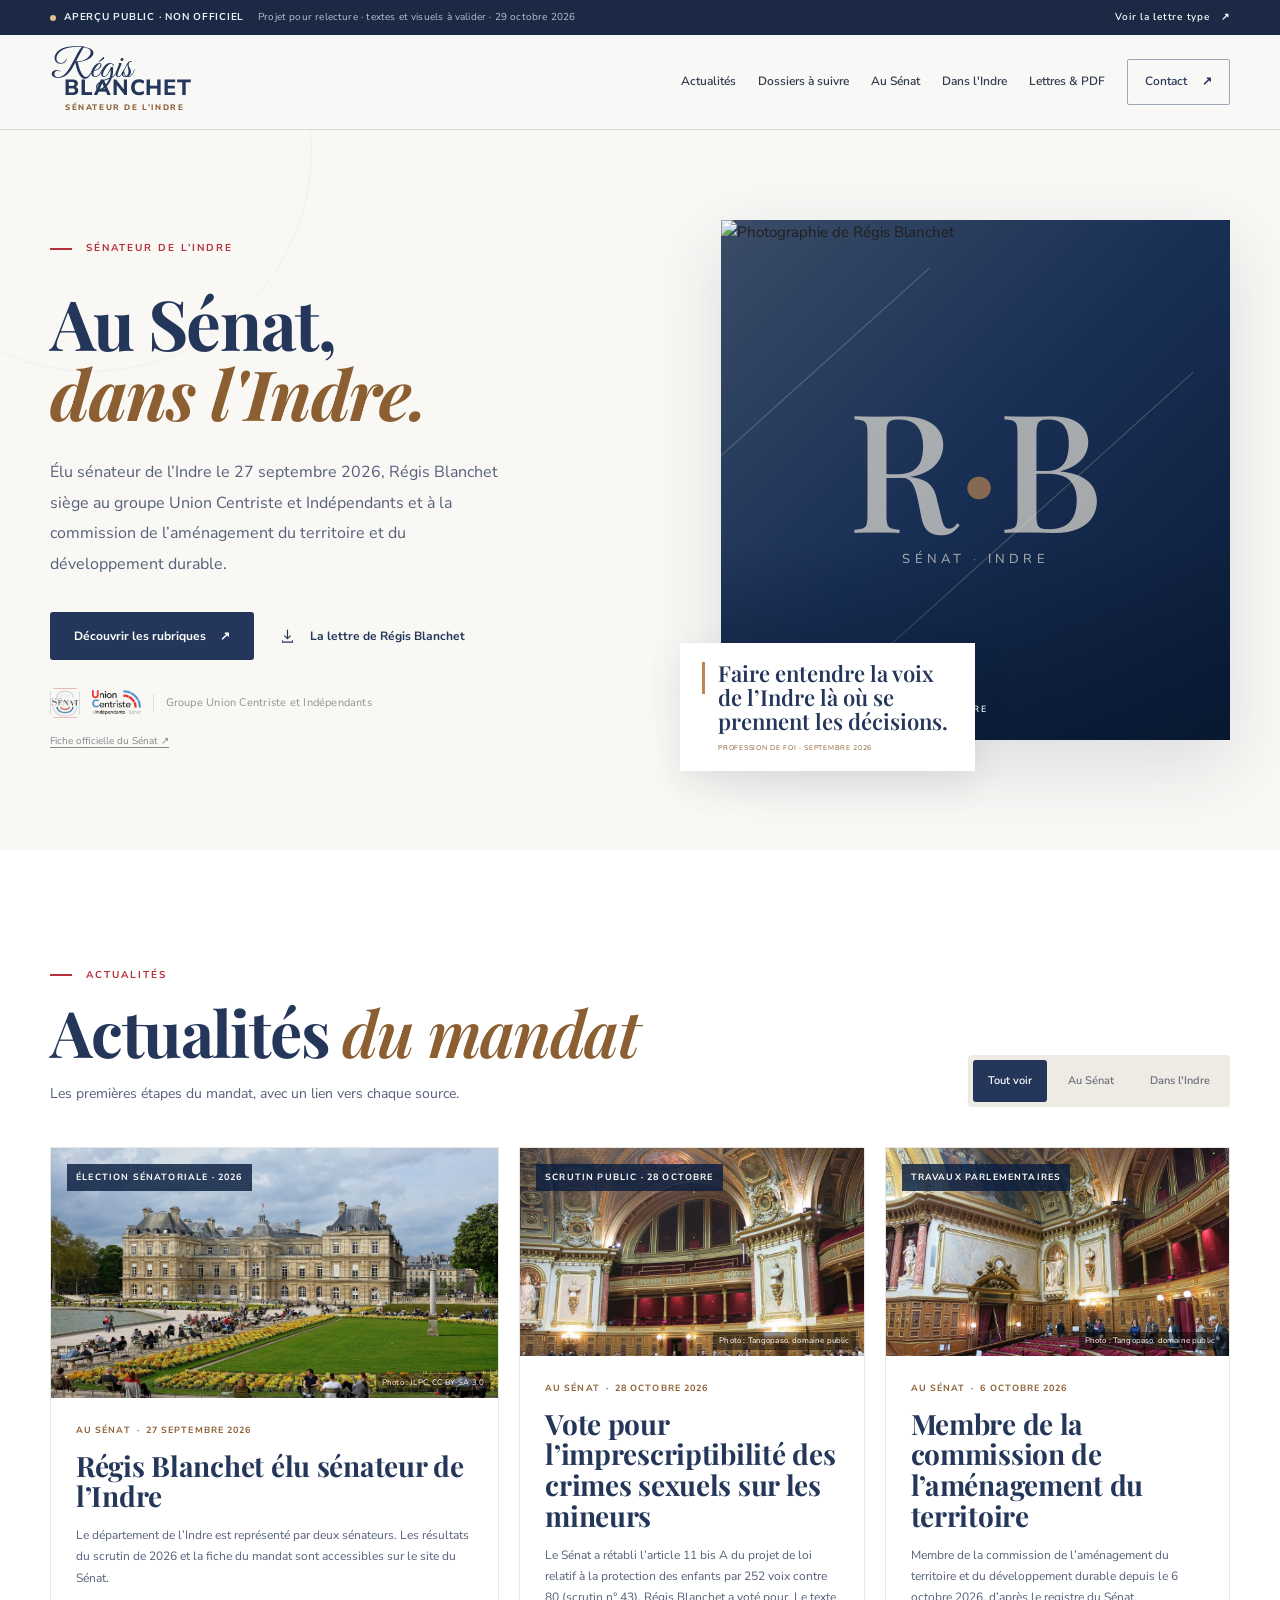
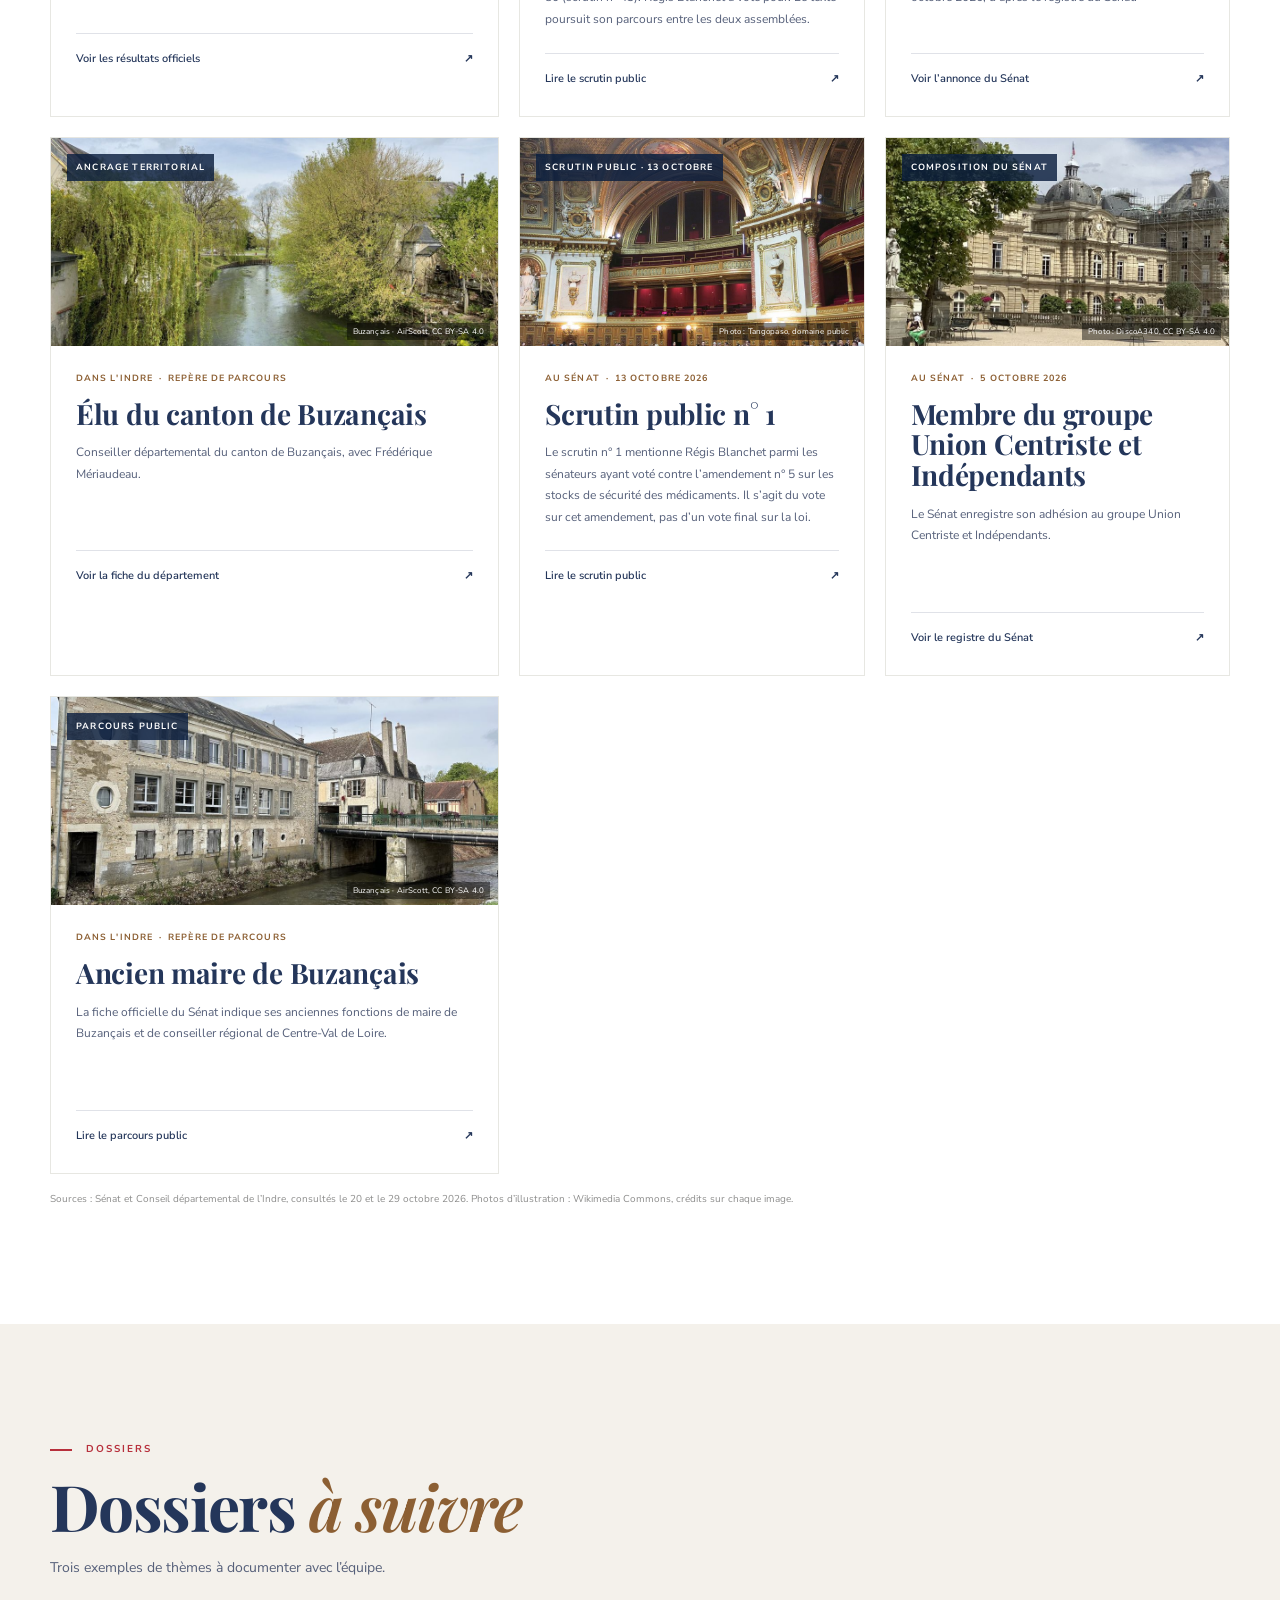
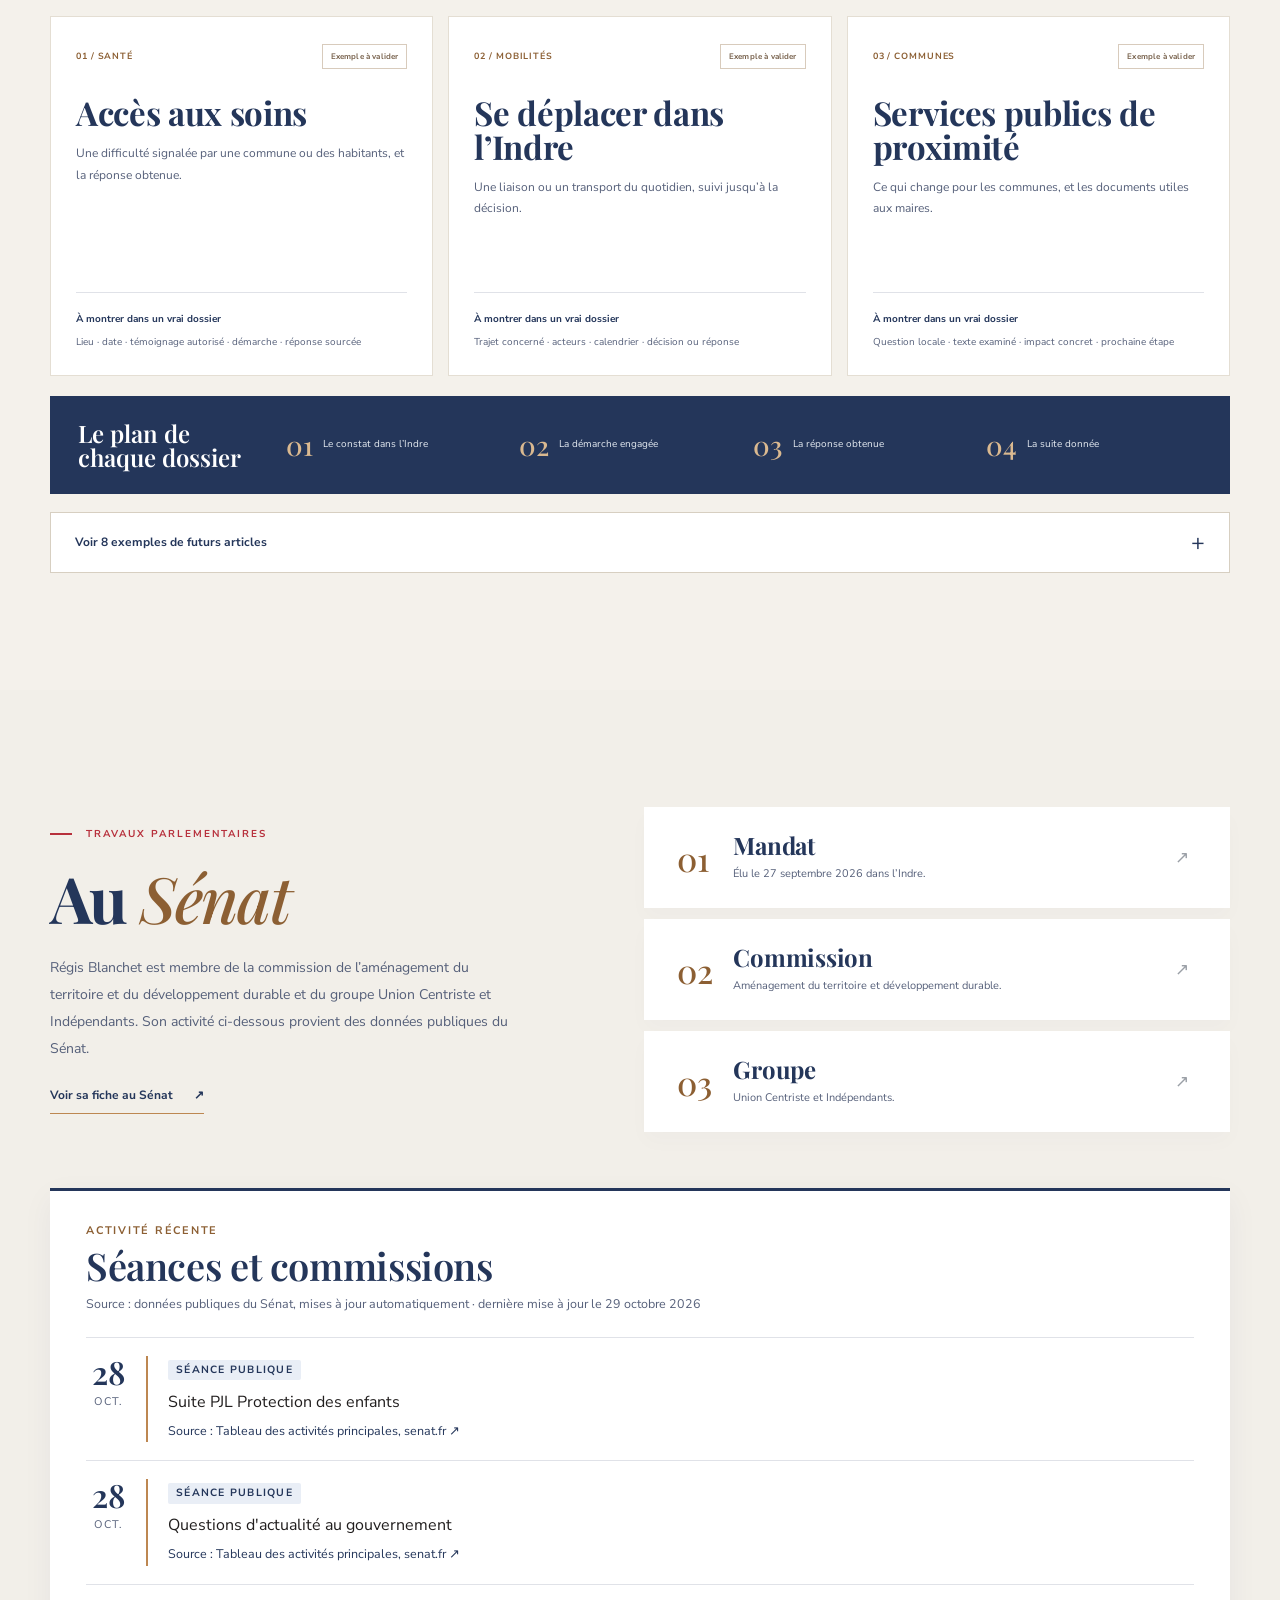
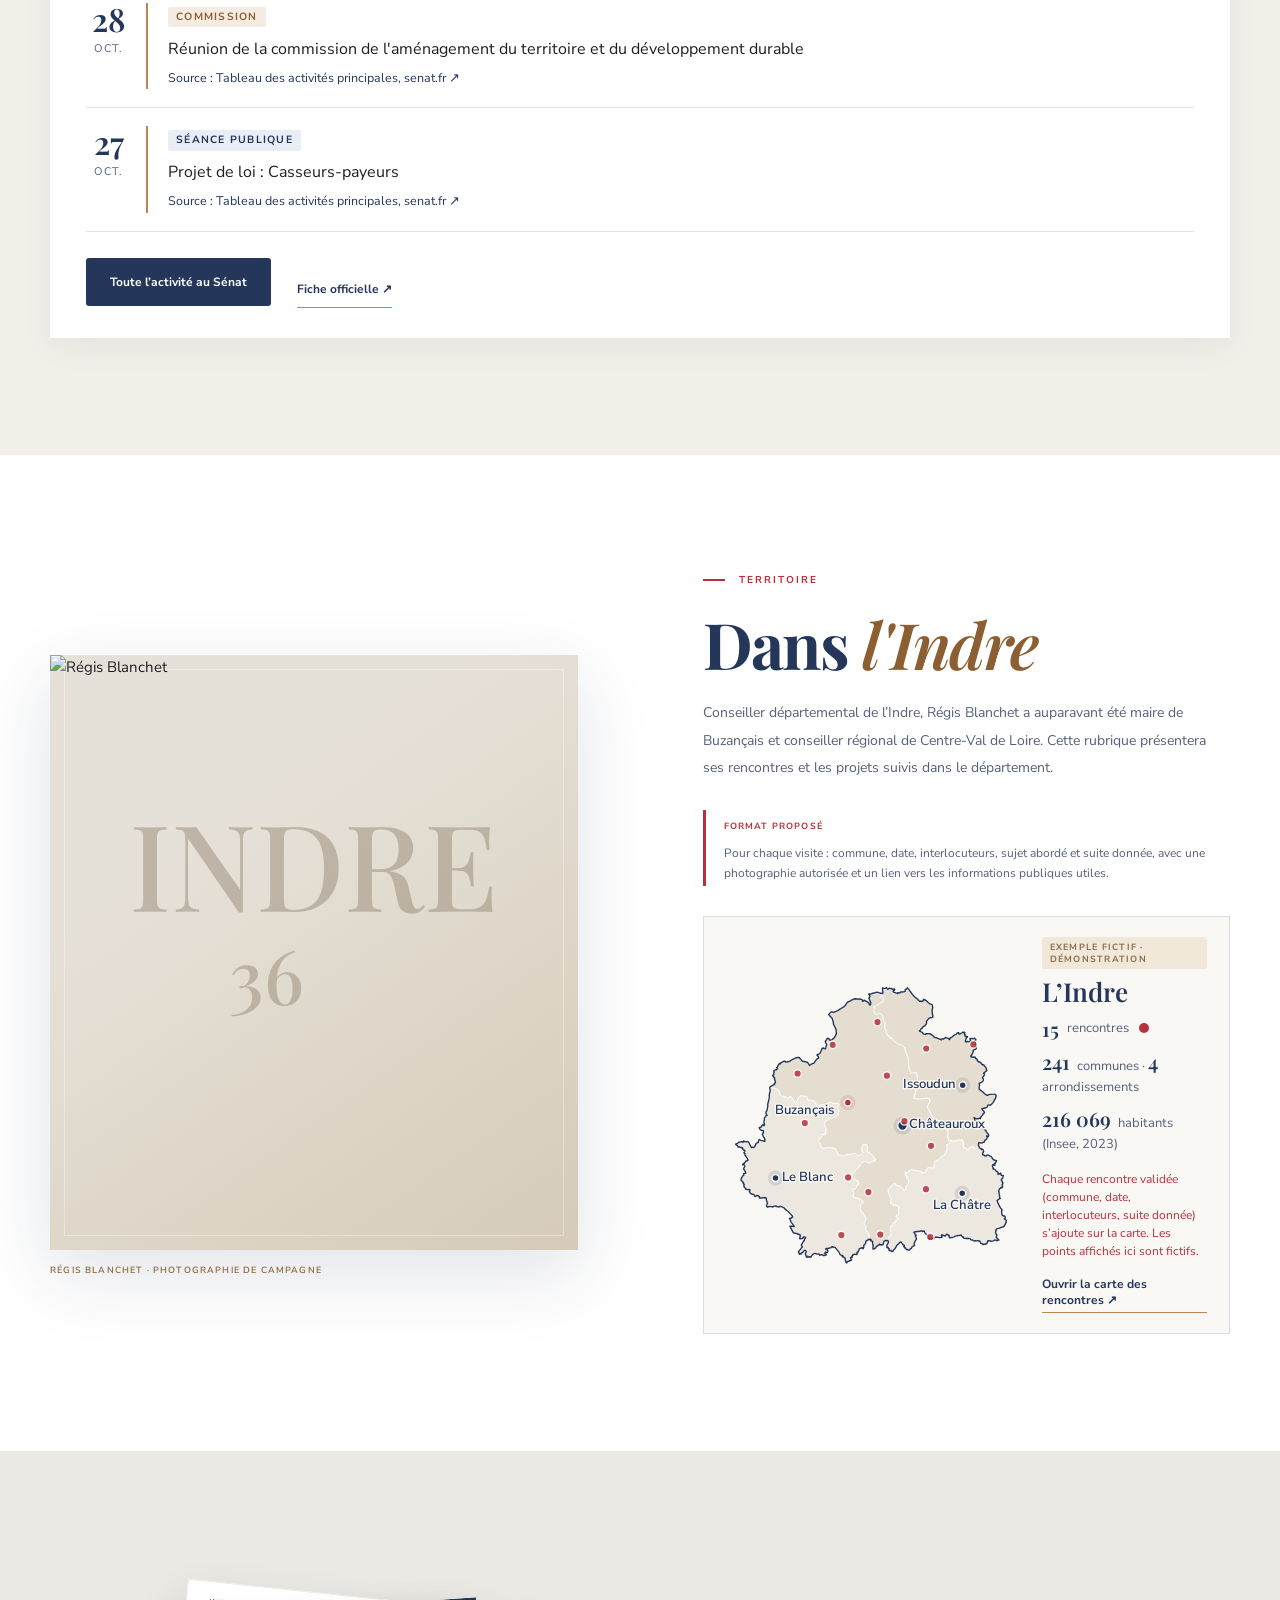
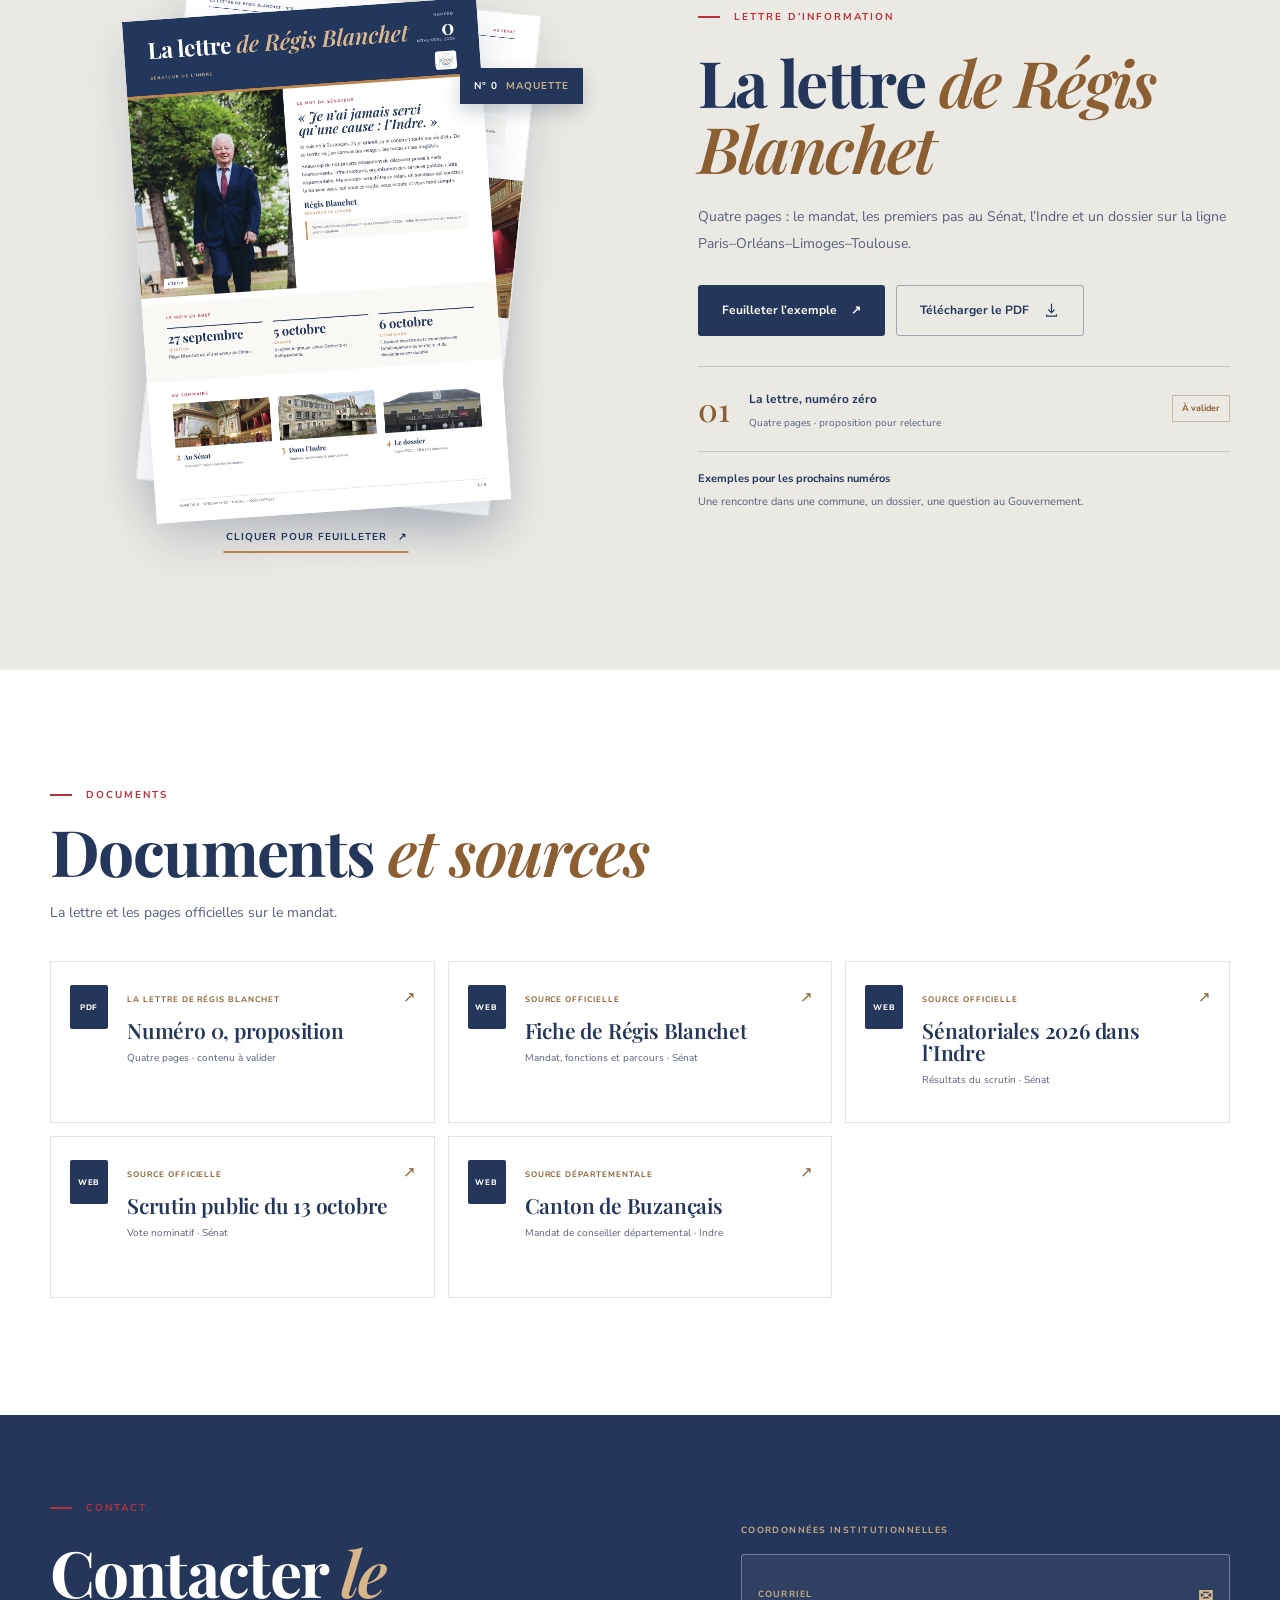
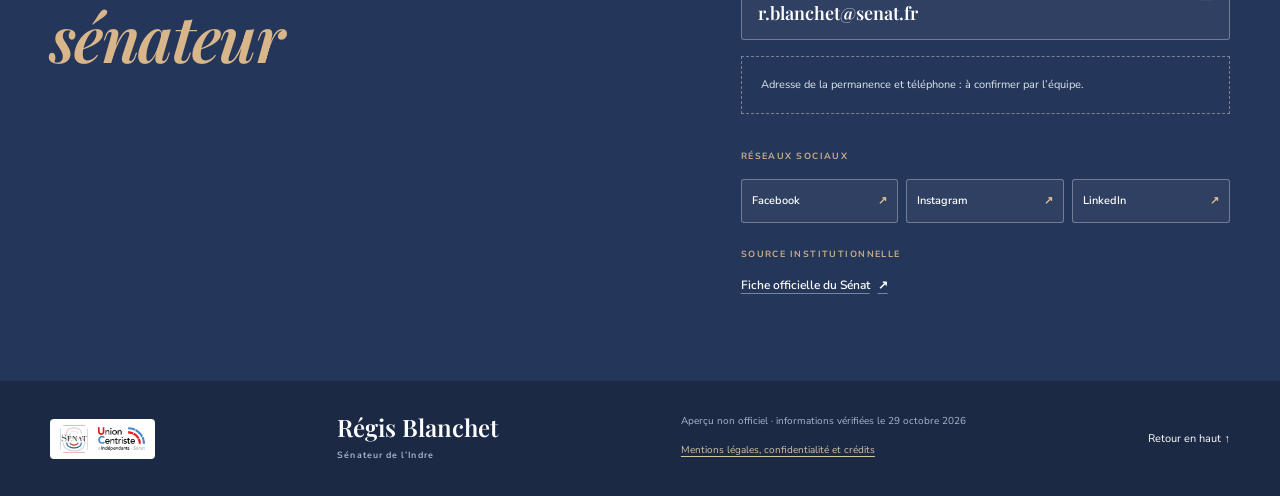
==== commit 407f514d: "Site : signature Régis Blanchet en en-tête, portrait seul dans « Dans l'Indre », actualité du 28 oct" ====
--- a/index.html
+++ b/index.html
@@ -26,7 +26,7 @@
   <div class="prototype-bar">
     <div class="shell prototype-inner">
       <span class="prototype-chip"><span class="live-dot" aria-hidden="true"></span> APERÇU PUBLIC · NON OFFICIEL</span>
-      <span class="prototype-caption">Projet pour relecture · textes et visuels à valider · 20 octobre 2026</span>
+      <span class="prototype-caption">Projet pour relecture · textes et visuels à valider · 29 octobre 2026</span>
       <a class="prototype-doc" href="documents/lettre_regis_blanchet_numero_zero.pdf" target="_blank" rel="noopener">Voir la lettre type <span aria-hidden="true">↗</span></a>
     </div>
   </div>
@@ -34,8 +34,7 @@
   <header class="site-header" id="haut">
     <div class="shell header-inner">
       <a href="#haut" class="brand" aria-label="Régis Blanchet — revenir à l'accueil">
-        <span class="brand-mark" aria-hidden="true"><img src="assets/logos/rb-monogramme.png" alt="" width="66" height="44"></span>
-        <span class="brand-wordmark"><strong>Régis Blanchet</strong><small>SÉNATEUR DE L'INDRE</small></span>
+        <span class="brand-sig"><span class="sig-prenom">Régis</span><span class="sig-nom">BLANCHET</span><span class="sig-fonction">SÉNATEUR DE L’INDRE</span></span>
       </a>
       <button class="nav-toggle" type="button" aria-label="Ouvrir le menu" aria-expanded="false" aria-controls="site-nav">
         <span></span><span></span><span></span>
@@ -95,6 +94,10 @@
             <div class="news-content"><div class="news-tag">AU SÉNAT <span>·</span> 27 SEPTEMBRE 2026</div><h3>Régis Blanchet élu sénateur de l’Indre</h3><p>Le département de l’Indre est représenté par deux sénateurs. Les résultats du scrutin de 2026 et la fiche du mandat sont accessibles sur le site du Sénat.</p><a class="fake-read" href="https://senatoriales2026.senat.fr/departement/36-indre" target="_blank" rel="noopener noreferrer">Voir les résultats officiels <span aria-hidden="true">↗</span></a></div>
           </article>
           <article class="news-card reveal" data-category="senat">
+            <div class="news-visual news-visual-ballot"><span class="placeholder-note">SCRUTIN PUBLIC · 28 OCTOBRE</span><img class="news-photo" src="assets/photos/hemi_trib.jpg" alt="" loading="lazy"><span class="img-credit">Photo : Tangopaso, domaine public</span></div>
+            <div class="news-content"><div class="news-tag">AU SÉNAT <span>·</span> 28 OCTOBRE 2026</div><h3>Vote pour l’imprescriptibilité des crimes sexuels sur les mineurs</h3><p>Le Sénat a rétabli l’article 11 bis A du projet de loi relatif à la protection des enfants par 252 voix contre 80 (scrutin n° 43). Régis Blanchet a voté pour. Le texte poursuit son parcours entre les deux assemblées.</p><a class="fake-read" href="https://www.senat.fr/scrutin-public/2026/scr2026-43.html" target="_blank" rel="noopener noreferrer">Lire le scrutin public <span aria-hidden="true">↗</span></a></div>
+          </article>
+          <article class="news-card reveal" data-category="senat">
             <div class="news-visual news-visual-stone"><span class="placeholder-note">TRAVAUX PARLEMENTAIRES</span><img class="news-photo" src="assets/photos/hemi_est.jpg" alt="" loading="lazy"><span class="img-credit">Photo : Tangopaso, domaine public</span></div>
             <div class="news-content"><div class="news-tag">AU SÉNAT <span>·</span> 6 OCTOBRE 2026</div><h3>Membre de la commission de l’aménagement du territoire</h3><p>Membre de la commission de l’aménagement du territoire et du développement durable depuis le 6 octobre 2026, d’après le registre du Sénat.</p><a class="fake-read" href="https://www.senat.fr/senateurs/news.html" target="_blank" rel="noopener noreferrer">Voir l’annonce du Sénat <span aria-hidden="true">↗</span></a></div>
           </article>
@@ -115,7 +118,7 @@
             <div class="news-content"><div class="news-tag">DANS L'INDRE <span>·</span> REPÈRE DE PARCOURS</div><h3>Ancien maire de Buzançais</h3><p>La fiche officielle du Sénat indique ses anciennes fonctions de maire de Buzançais et de conseiller régional de Centre-Val de Loire.</p><a class="fake-read" href="https://www.senat.fr/senateur/blanchet_regis21652w.html" target="_blank" rel="noopener noreferrer">Lire le parcours public <span aria-hidden="true">↗</span></a></div>
           </article>
         </div>
-        <p class="section-disclaimer">Sources : Sénat et Conseil départemental de l’Indre, consultés le 20 octobre 2026. Photos d’illustration : Wikimedia Commons, crédits sur chaque image.</p>
+        <p class="section-disclaimer">Sources : Sénat et Conseil départemental de l’Indre, consultés le 20 et le 29 octobre 2026. Photos d’illustration : Wikimedia Commons, crédits sur chaque image.</p>
       </div>
     </section>
 
@@ -151,9 +154,9 @@
 
     <section class="section territoire-section" id="territoire" aria-labelledby="territoire-title">
       <div class="shell territoire-grid">
-        <div class="territoire-art reveal" aria-label="Photographie de Régis Blanchet et Géraldine Rouah">
-          <div class="territoire-img"><img src="assets/photos/regis-blanchet-geraldine.jpg" alt="Régis Blanchet et Géraldine Rouah" loading="lazy"><span class="territoire-fallback">INDRE<br><small>36</small></span></div>
-          <span class="territoire-caption">RÉGIS BLANCHET ET SA SUPPLÉANTE, GÉRALDINE ROUAH · PHOTOGRAPHIE DE CAMPAGNE</span>
+        <div class="territoire-art reveal" aria-label="Photographie de Régis Blanchet">
+          <div class="territoire-img"><img src="assets/photos/regis-blanchet.jpg" alt="Régis Blanchet" loading="lazy"><span class="territoire-fallback">INDRE<br><small>36</small></span></div>
+          <span class="territoire-caption">RÉGIS BLANCHET · PHOTOGRAPHIE DE CAMPAGNE</span>
         </div>
         <div class="territoire-copy reveal">
           <div class="section-overline"><span class="overline-square"></span> TERRITOIRE</div>
@@ -220,7 +223,7 @@
     </section>
   </main>
 
-  <footer class="footer"><div class="shell footer-inner"><div class="footer-logos"><img src="assets/logos/senat.png" alt="Sénat" width="28" height="28" style="height:28px;width:auto"><img src="assets/logos/union-centriste.png" alt="Groupe Union Centriste et Indépendants" width="46" height="24" style="height:24px;width:auto"></div><div class="footer-brand">Régis Blanchet <small>Sénateur de l’Indre</small></div><div class="footer-notes"><span>Aperçu non officiel · informations vérifiées le 20 octobre 2026</span><a class="footer-legal" href="mentions-legales.html">Mentions légales, confidentialité et crédits</a></div><a href="#haut" class="back-to-top">Retour en haut ↑</a></div></footer>
+  <footer class="footer"><div class="shell footer-inner"><div class="footer-logos"><img src="assets/logos/senat.png" alt="Sénat" width="28" height="28" style="height:28px;width:auto"><img src="assets/logos/union-centriste.png" alt="Groupe Union Centriste et Indépendants" width="46" height="24" style="height:24px;width:auto"></div><div class="footer-brand">Régis Blanchet <small>Sénateur de l’Indre</small></div><div class="footer-notes"><span>Aperçu non officiel · informations vérifiées le 29 octobre 2026</span><a class="footer-legal" href="mentions-legales.html">Mentions légales, confidentialité et crédits</a></div><a href="#haut" class="back-to-top">Retour en haut ↑</a></div></footer>
 
   <div class="reader-modal" id="readerModal" role="dialog" aria-modal="true" aria-labelledby="readerTitle" hidden>
     <div class="reader-backdrop" data-close-reader></div>
--- a/assets/css/fonts.css
+++ b/assets/css/fonts.css
@@ -19,3 +19,5 @@
 @font-face{font-family:'Nunito Sans';font-style:italic;font-weight:700;font-display:swap;src:url(../fonts/nunito-sans-latin-700-italic.woff2) format('woff2')}
 @font-face{font-family:'Nunito Sans';font-style:normal;font-weight:800;font-display:swap;src:url(../fonts/nunito-sans-latin-800-normal.woff2) format('woff2')}
 @font-face{font-family:'Nunito Sans';font-style:italic;font-weight:800;font-display:swap;src:url(../fonts/nunito-sans-latin-800-italic.woff2) format('woff2')}
+@font-face{font-family:'Great Vibes';font-style:normal;font-weight:400;font-display:swap;src:url(../fonts/great-vibes-latin-400-normal.woff2) format('woff2')}
+@font-face{font-family:'Great Vibes';font-style:normal;font-weight:400;font-display:swap;unicode-range:U+0100-024F;src:url(../fonts/great-vibes-latin-ext-400-normal.woff2) format('woff2')}
--- a/assets/css/style.css
+++ b/assets/css/style.css
@@ -359,3 +359,5 @@
 
 /* Charte du 22 octobre 2026 (journal de campagne) : titres Playfair gras, surtitres rouges */
 h1,h2,h3{font-weight:700;letter-spacing:-.01em}em{font-weight:600}.section-overline{color:var(--tie-bordeaux)}.overline-square{background:var(--tie-bordeaux)}.hero h1{font-size:clamp(46px,5.4vw,74px);letter-spacing:-.02em;line-height:1.02}.hero h1 em{font-weight:700;letter-spacing:-.02em}.brand-mark{background:none;width:auto;height:44px;padding:0}.brand-mark img{height:44px;width:auto;display:block}
+/* Signature validée le 29/10/2026 : « Régis » manuscrit, « BLANCHET » en capitales, fonction en dessous. Remplace le monogramme RB dans l'en-tête. */
+.brand-sig{display:flex;flex-direction:column;line-height:1}.brand-sig .sig-prenom{font:400 38px/.9 'Great Vibes',cursive;color:var(--navy);margin-left:1px}.brand-sig .sig-nom{font:900 22px/1 var(--sans);letter-spacing:.04em;color:var(--navy);margin:-9px 0 0 14px}.brand-sig .sig-fonction{font:800 8px/1 var(--sans);letter-spacing:.2em;color:var(--terracotta-deep);margin:5px 0 0 15px}@media(max-width:640px){.brand-sig .sig-prenom{font-size:32px}.brand-sig .sig-nom{font-size:19px;margin-top:-8px}.brand-sig .sig-fonction{font-size:7px}}
